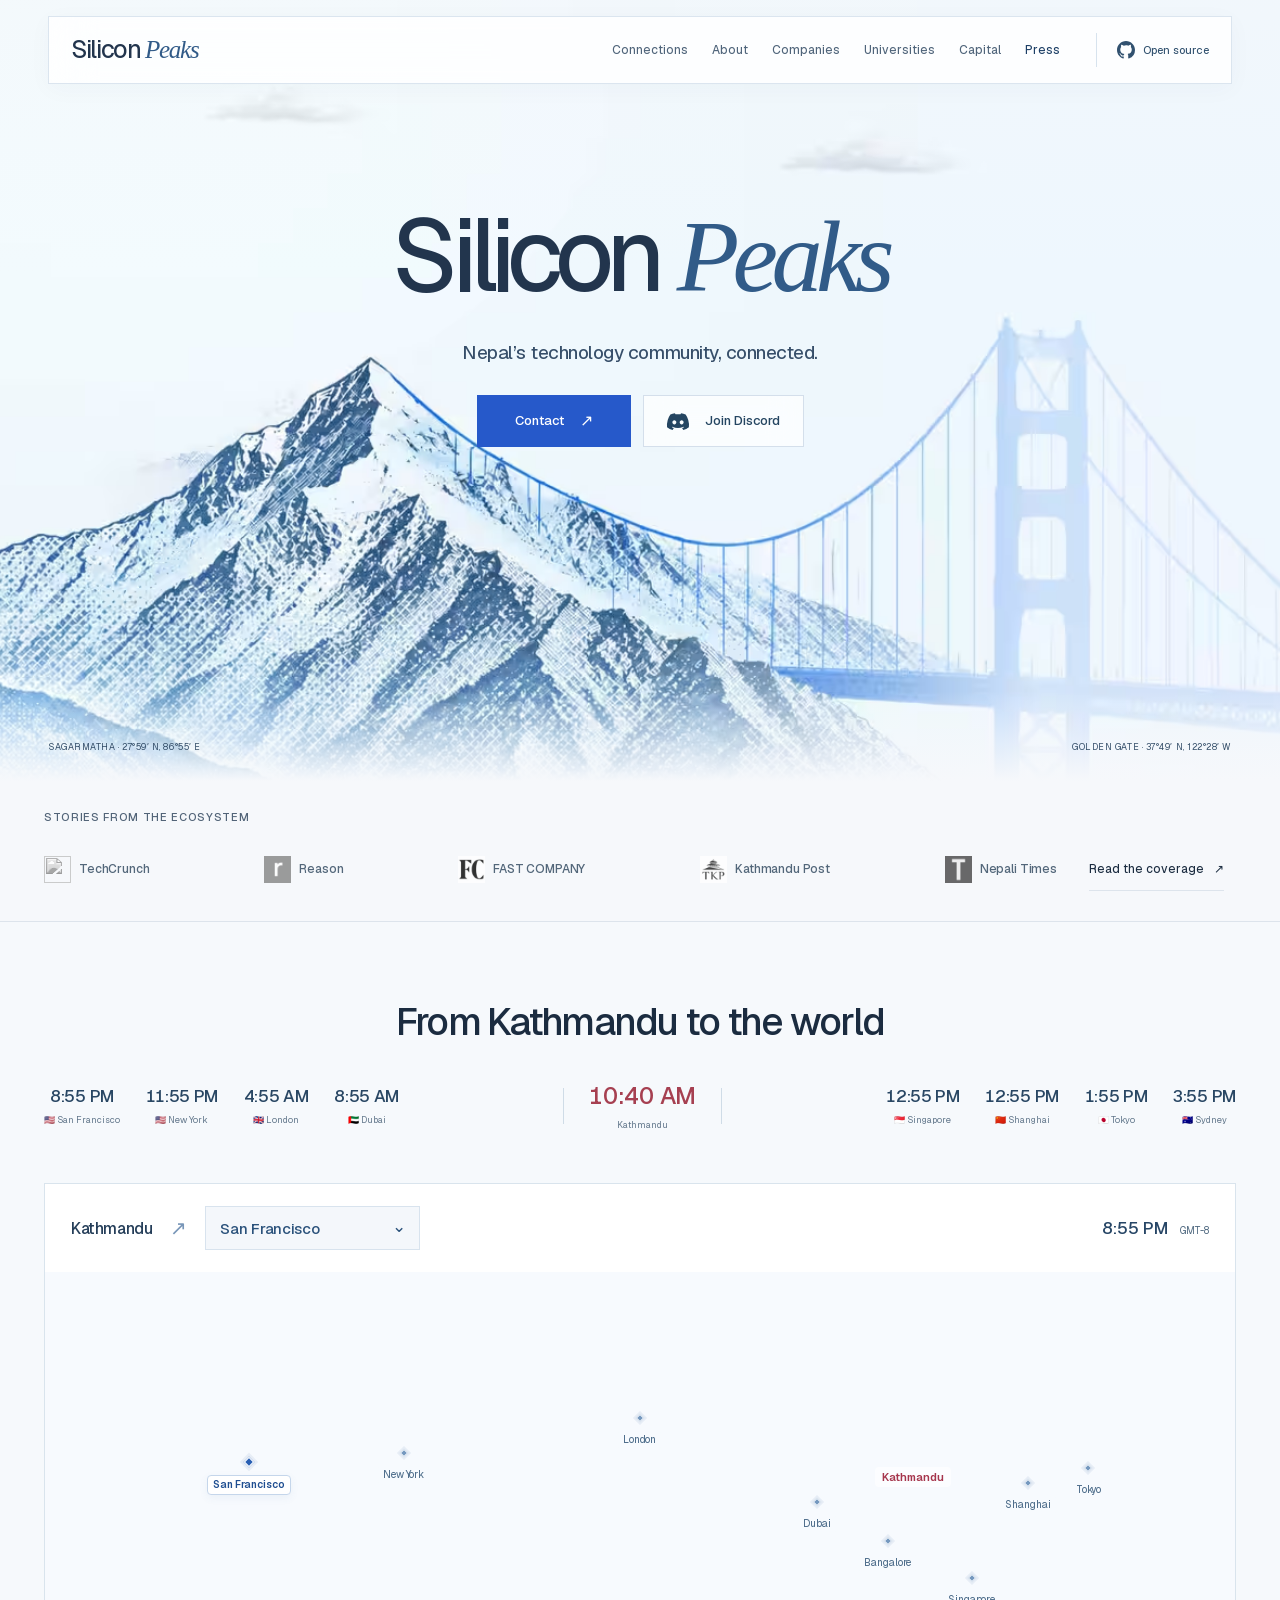
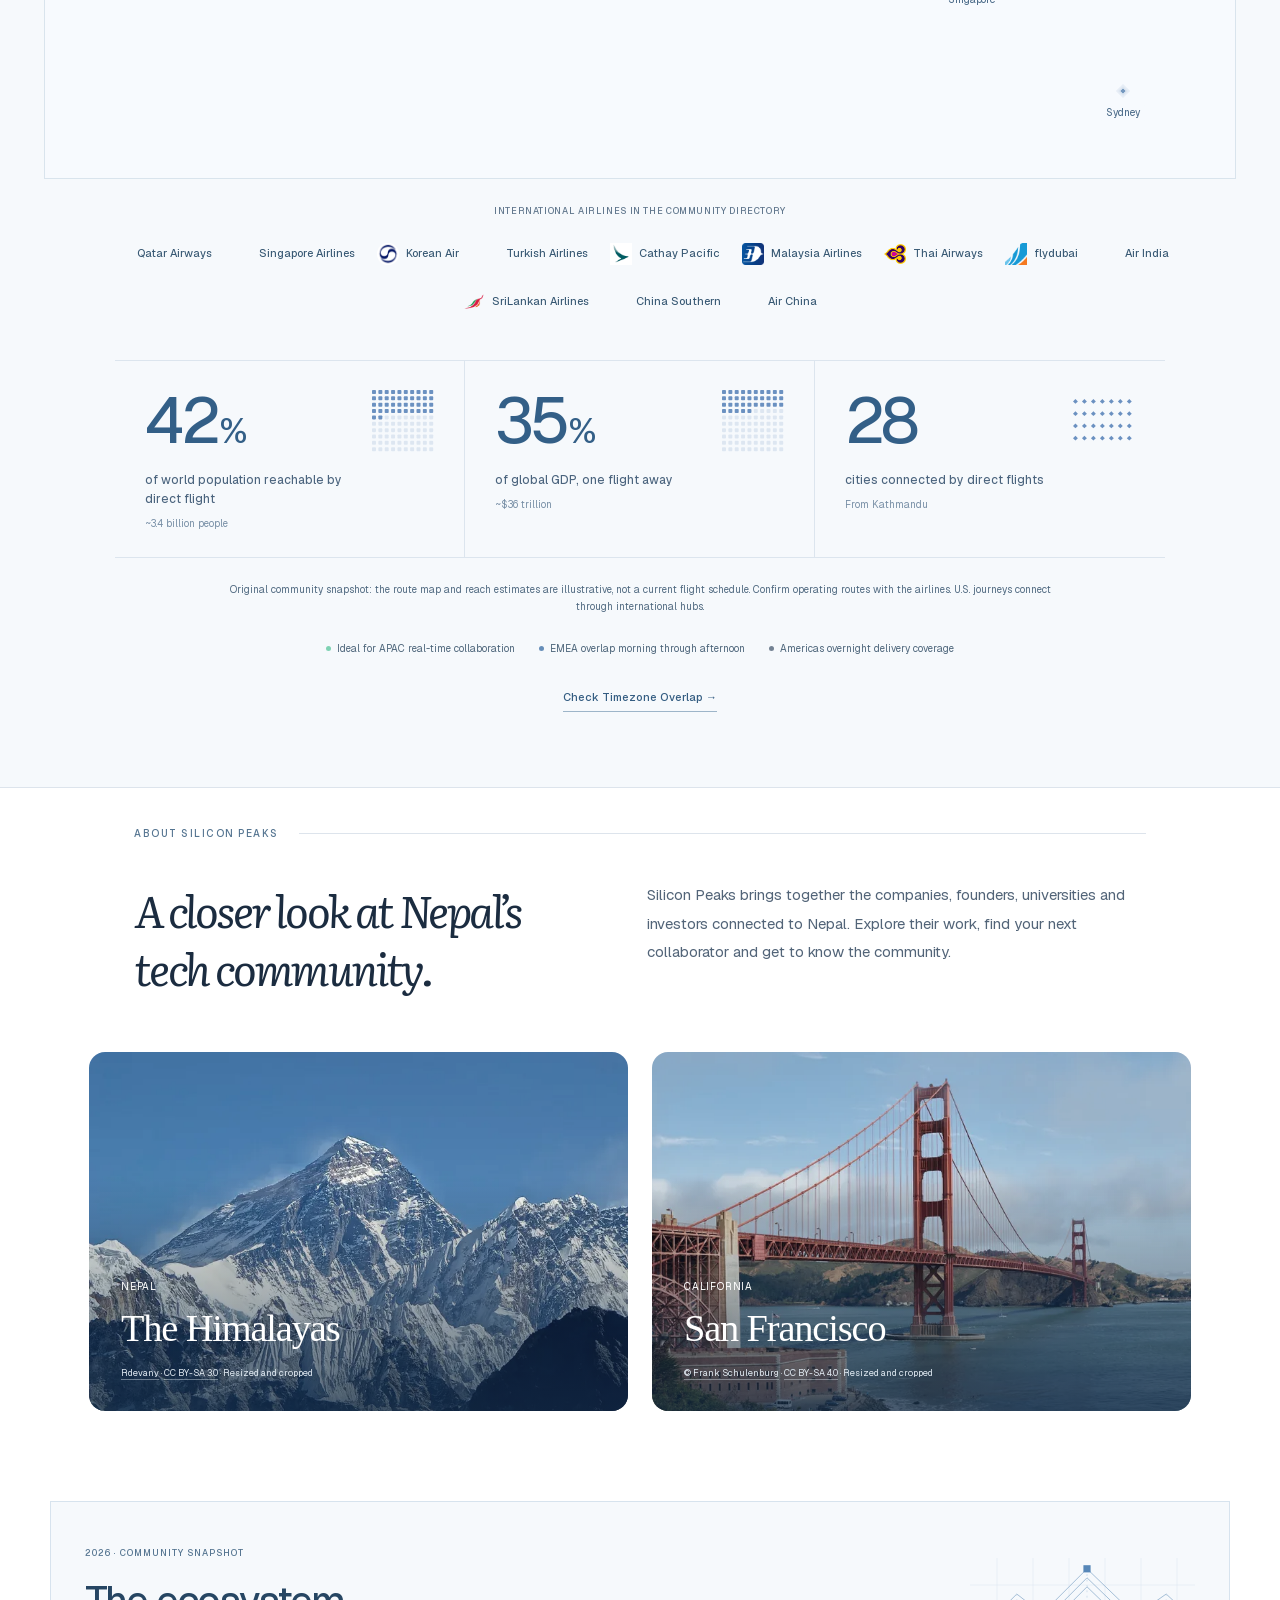
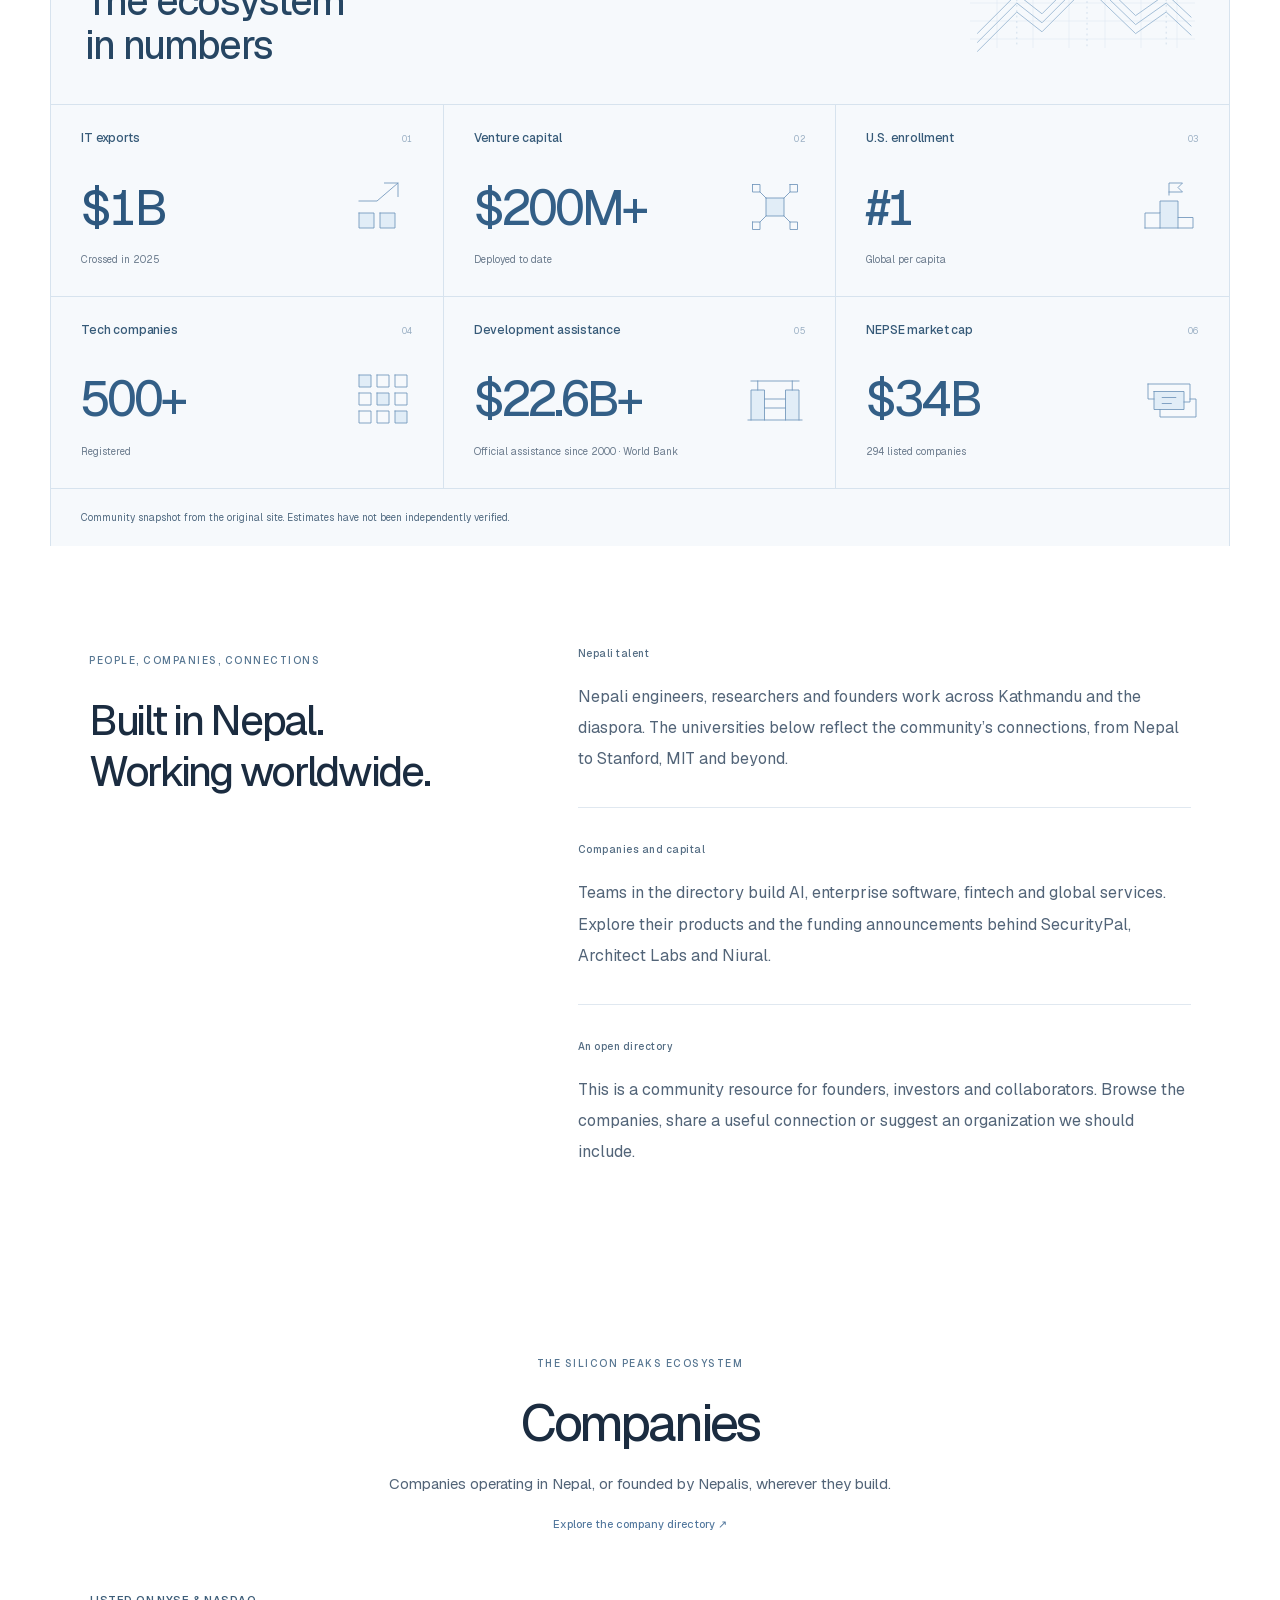
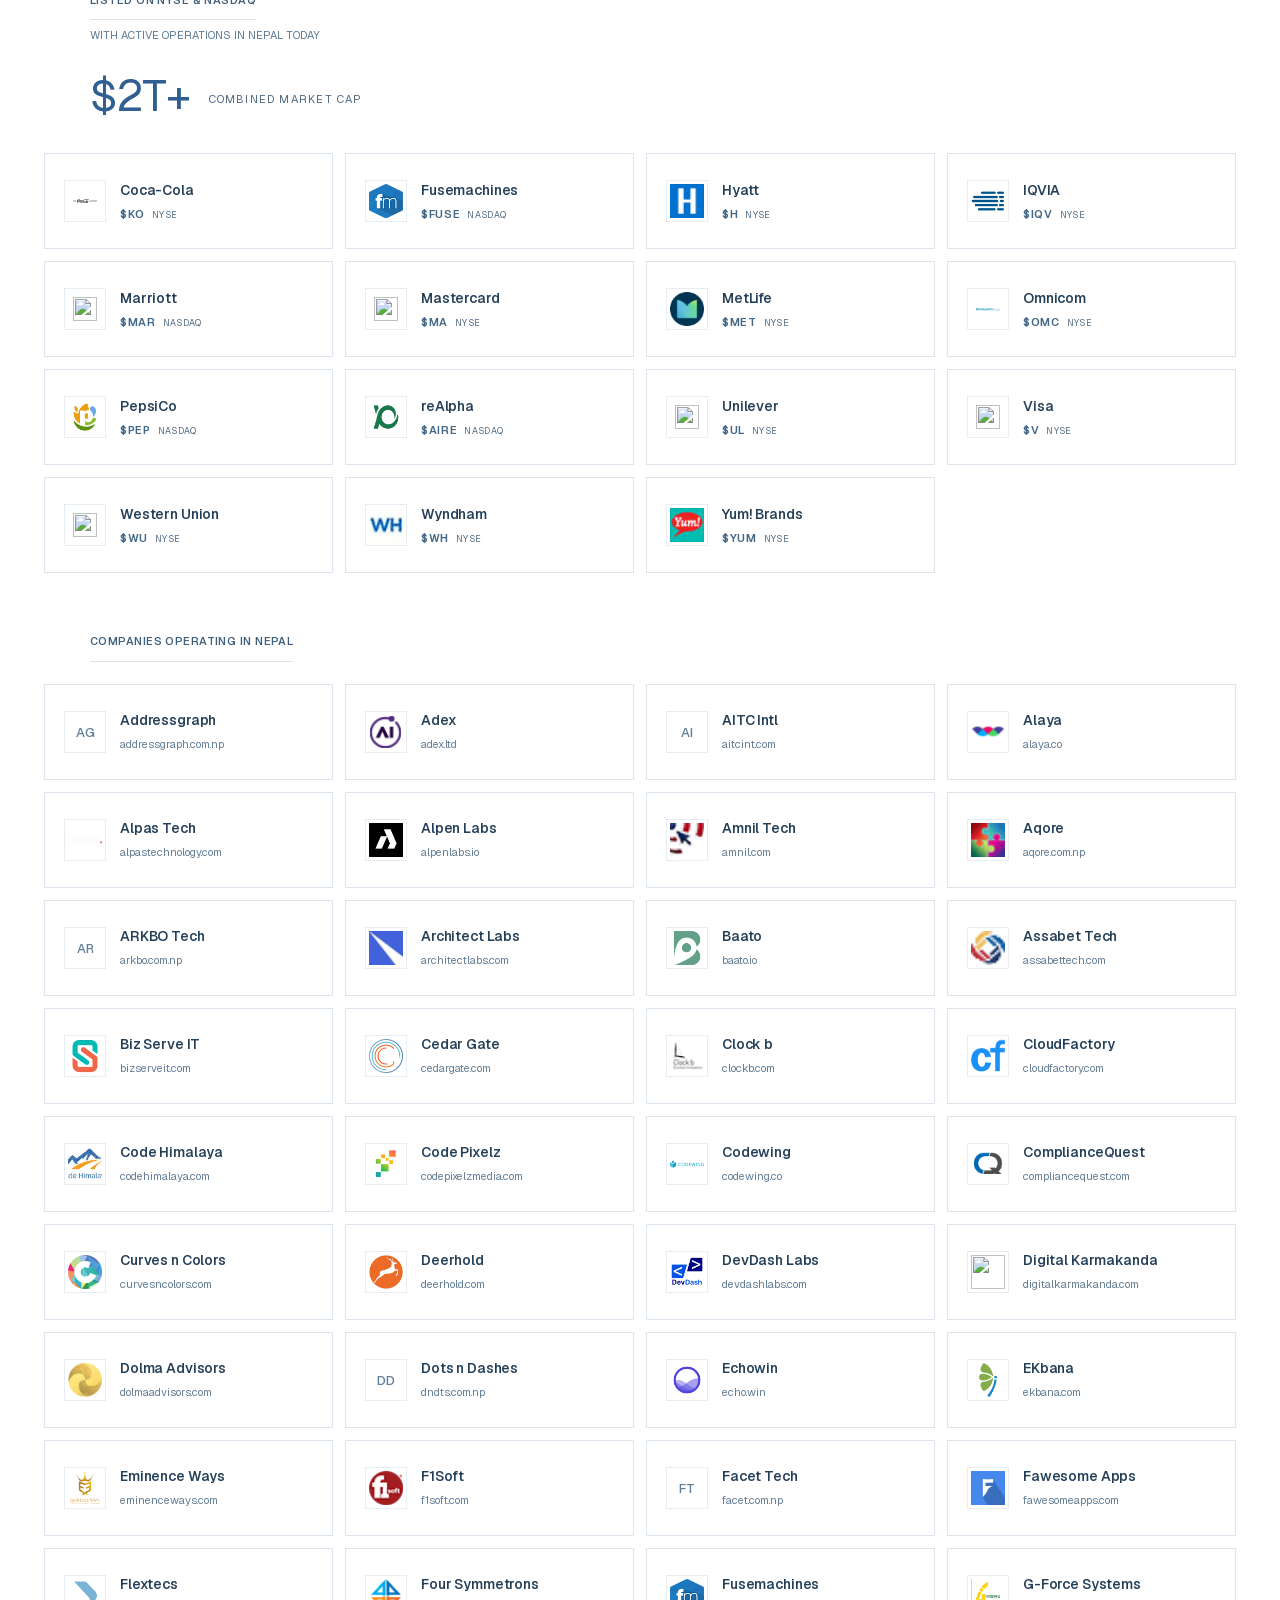
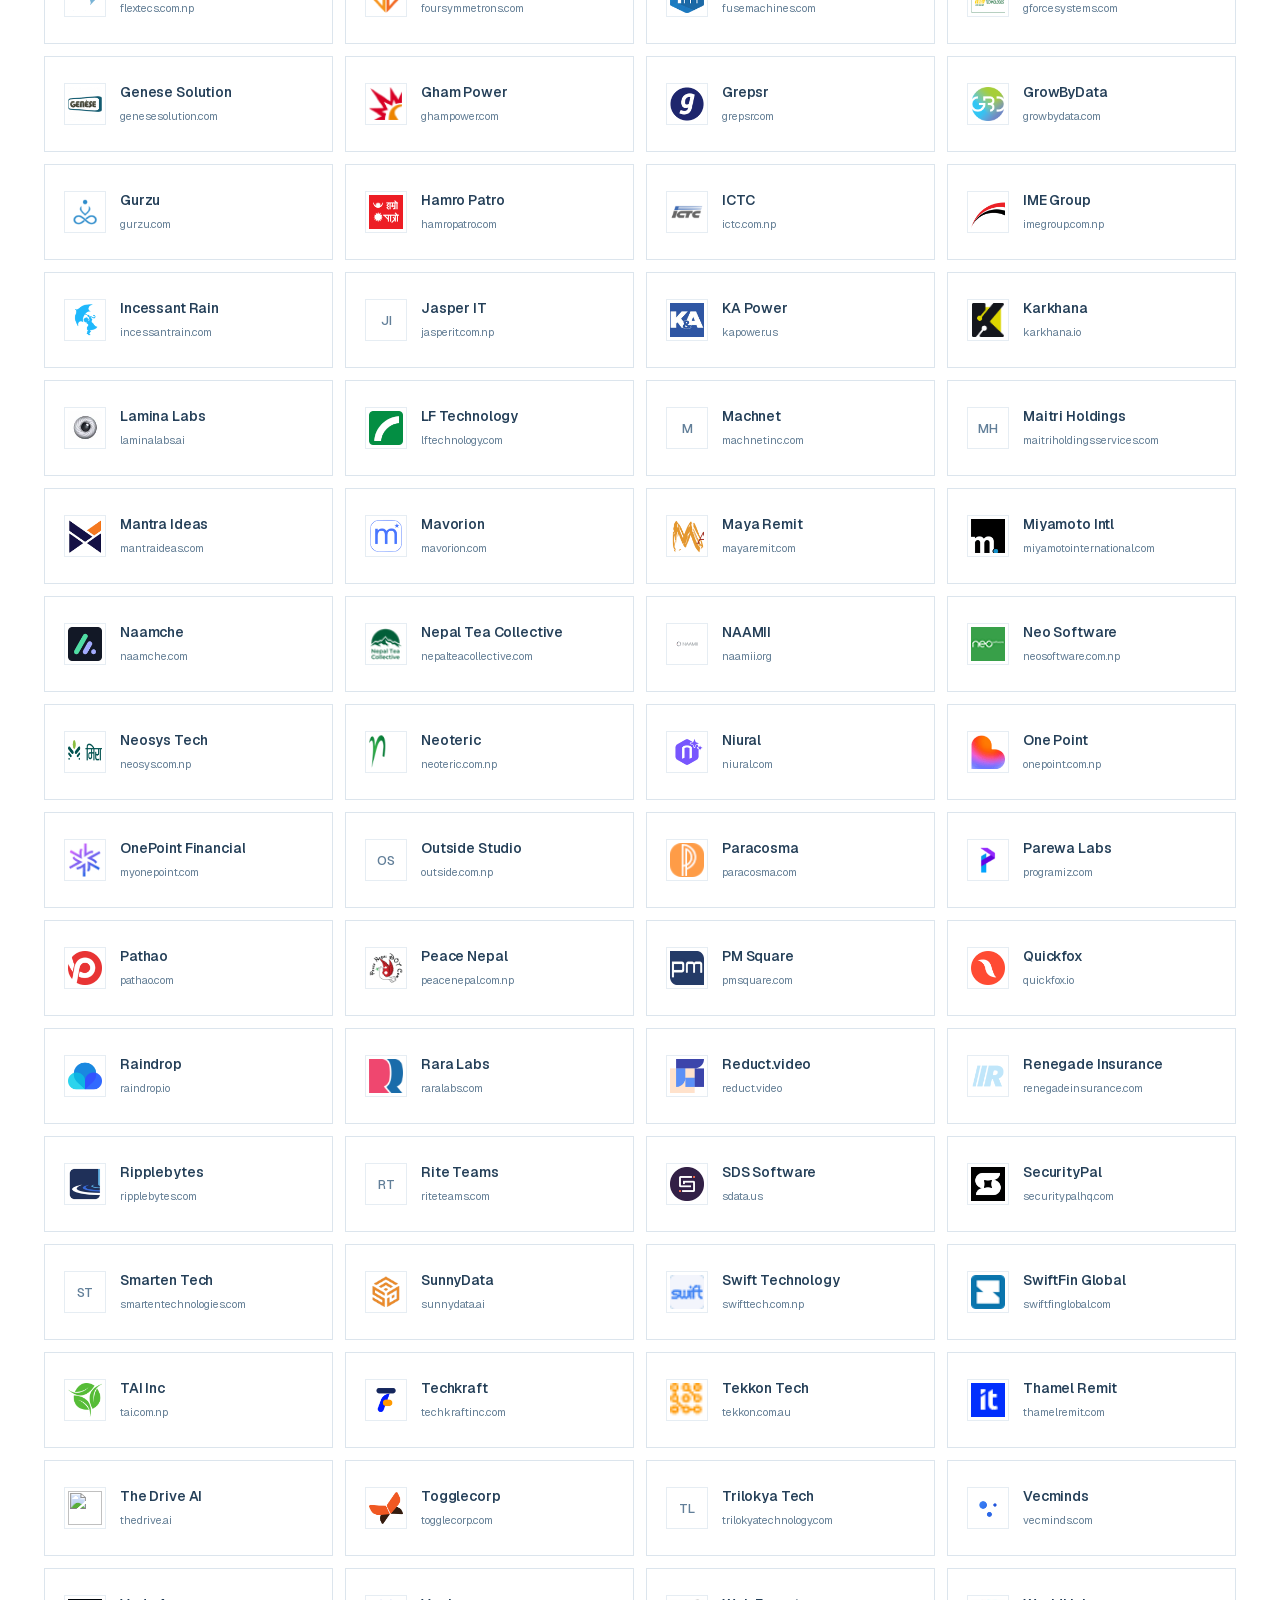
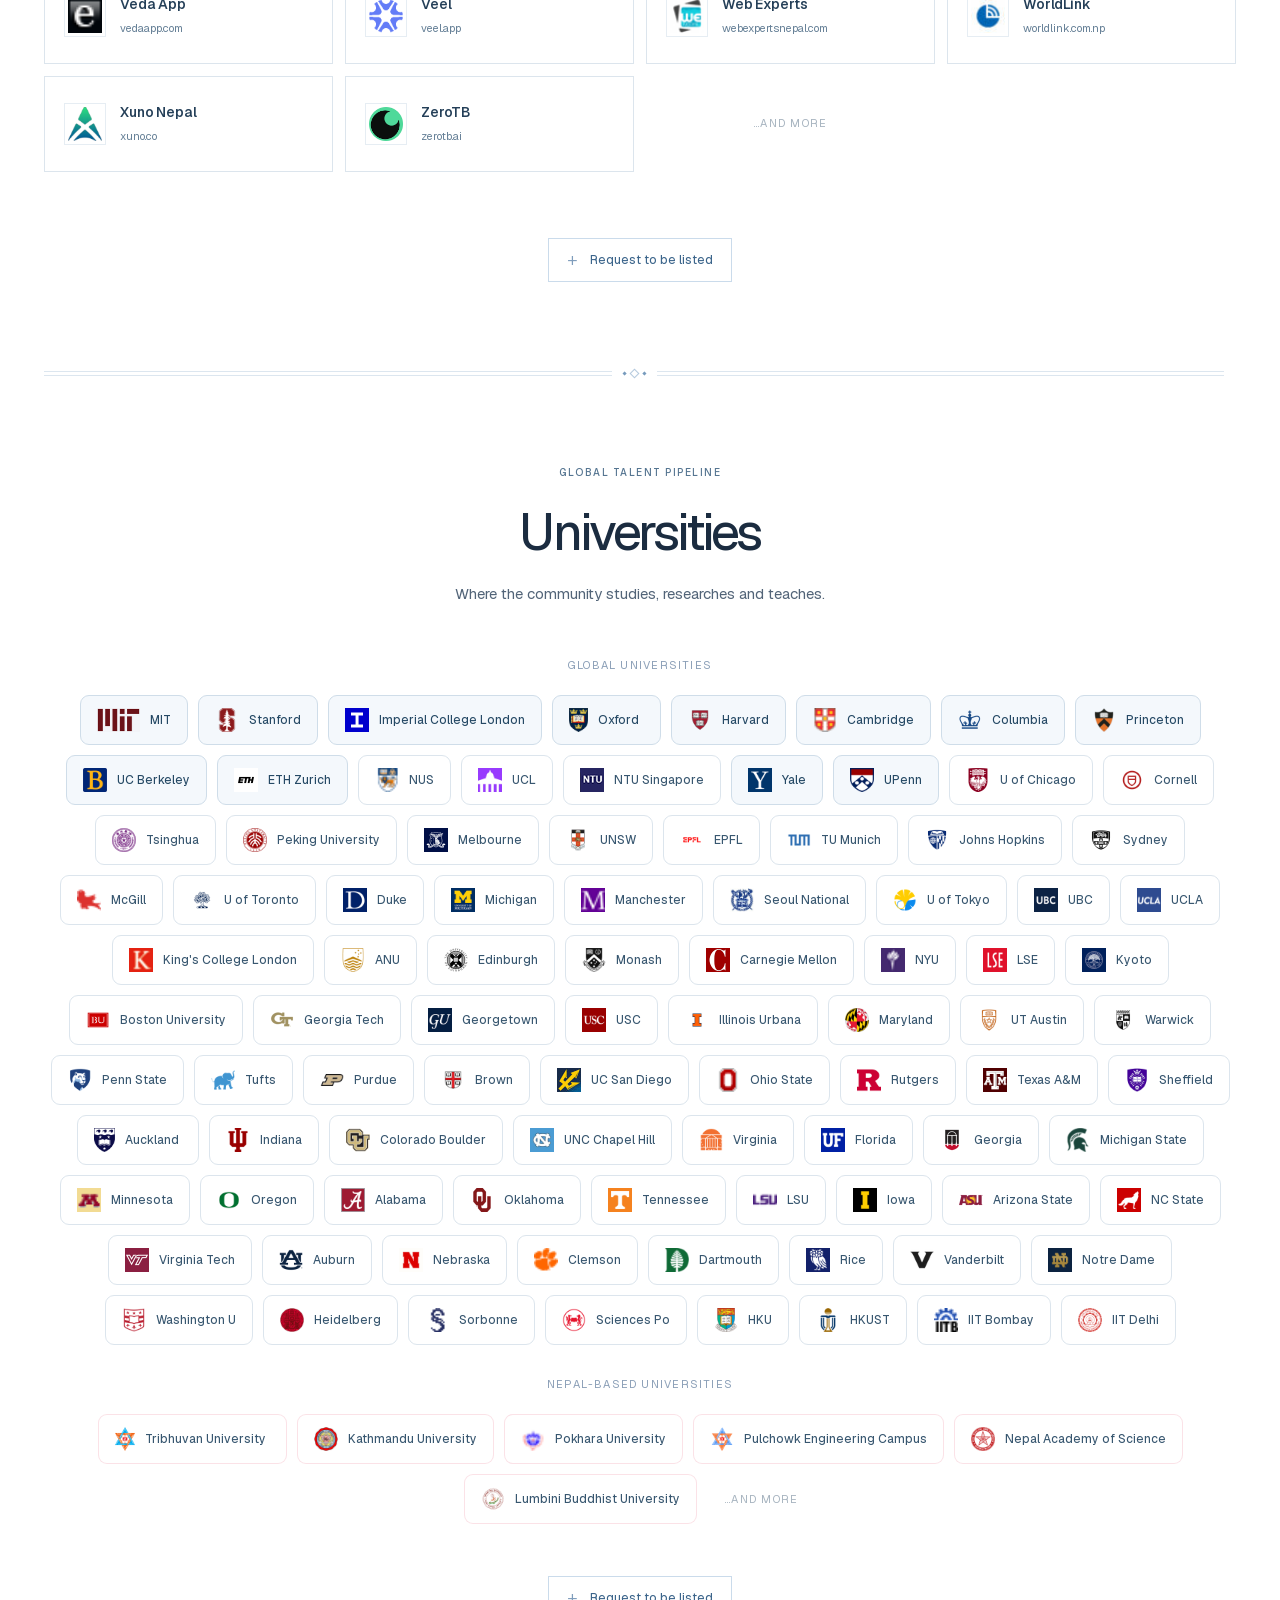
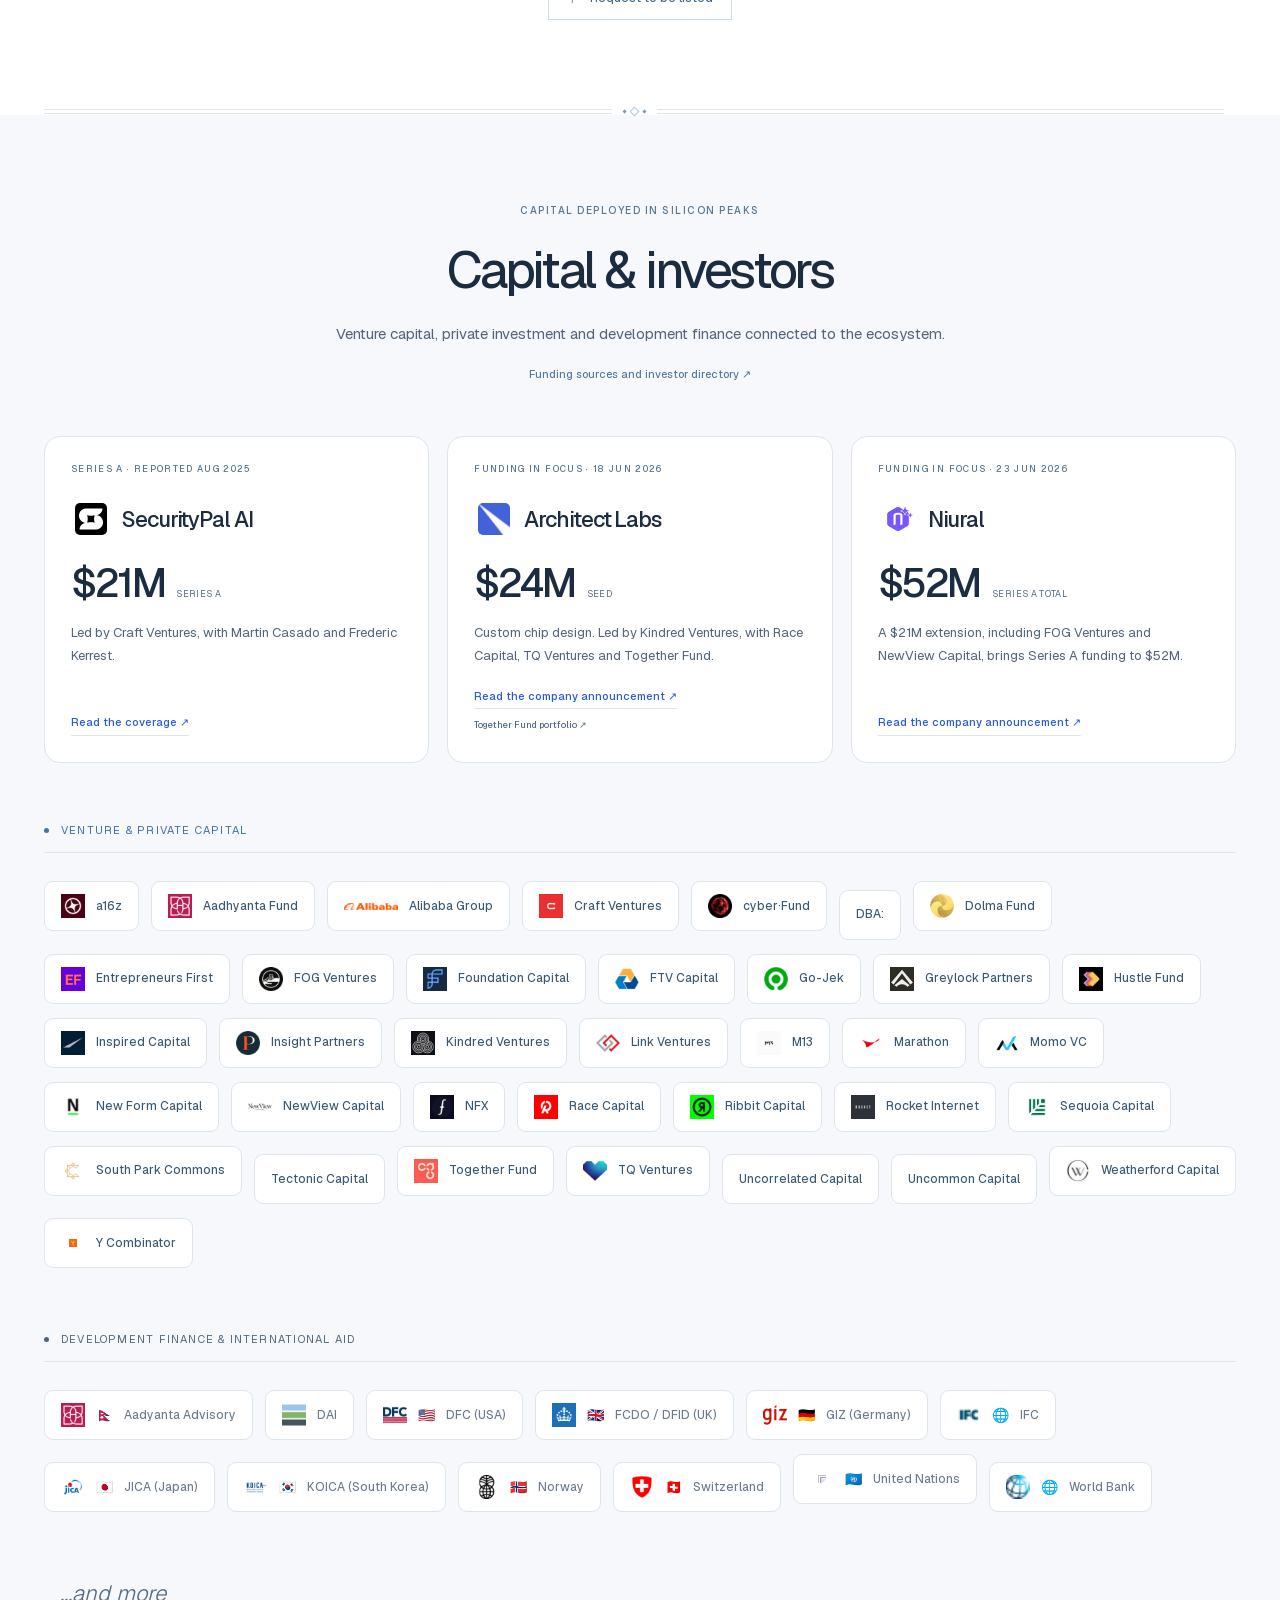
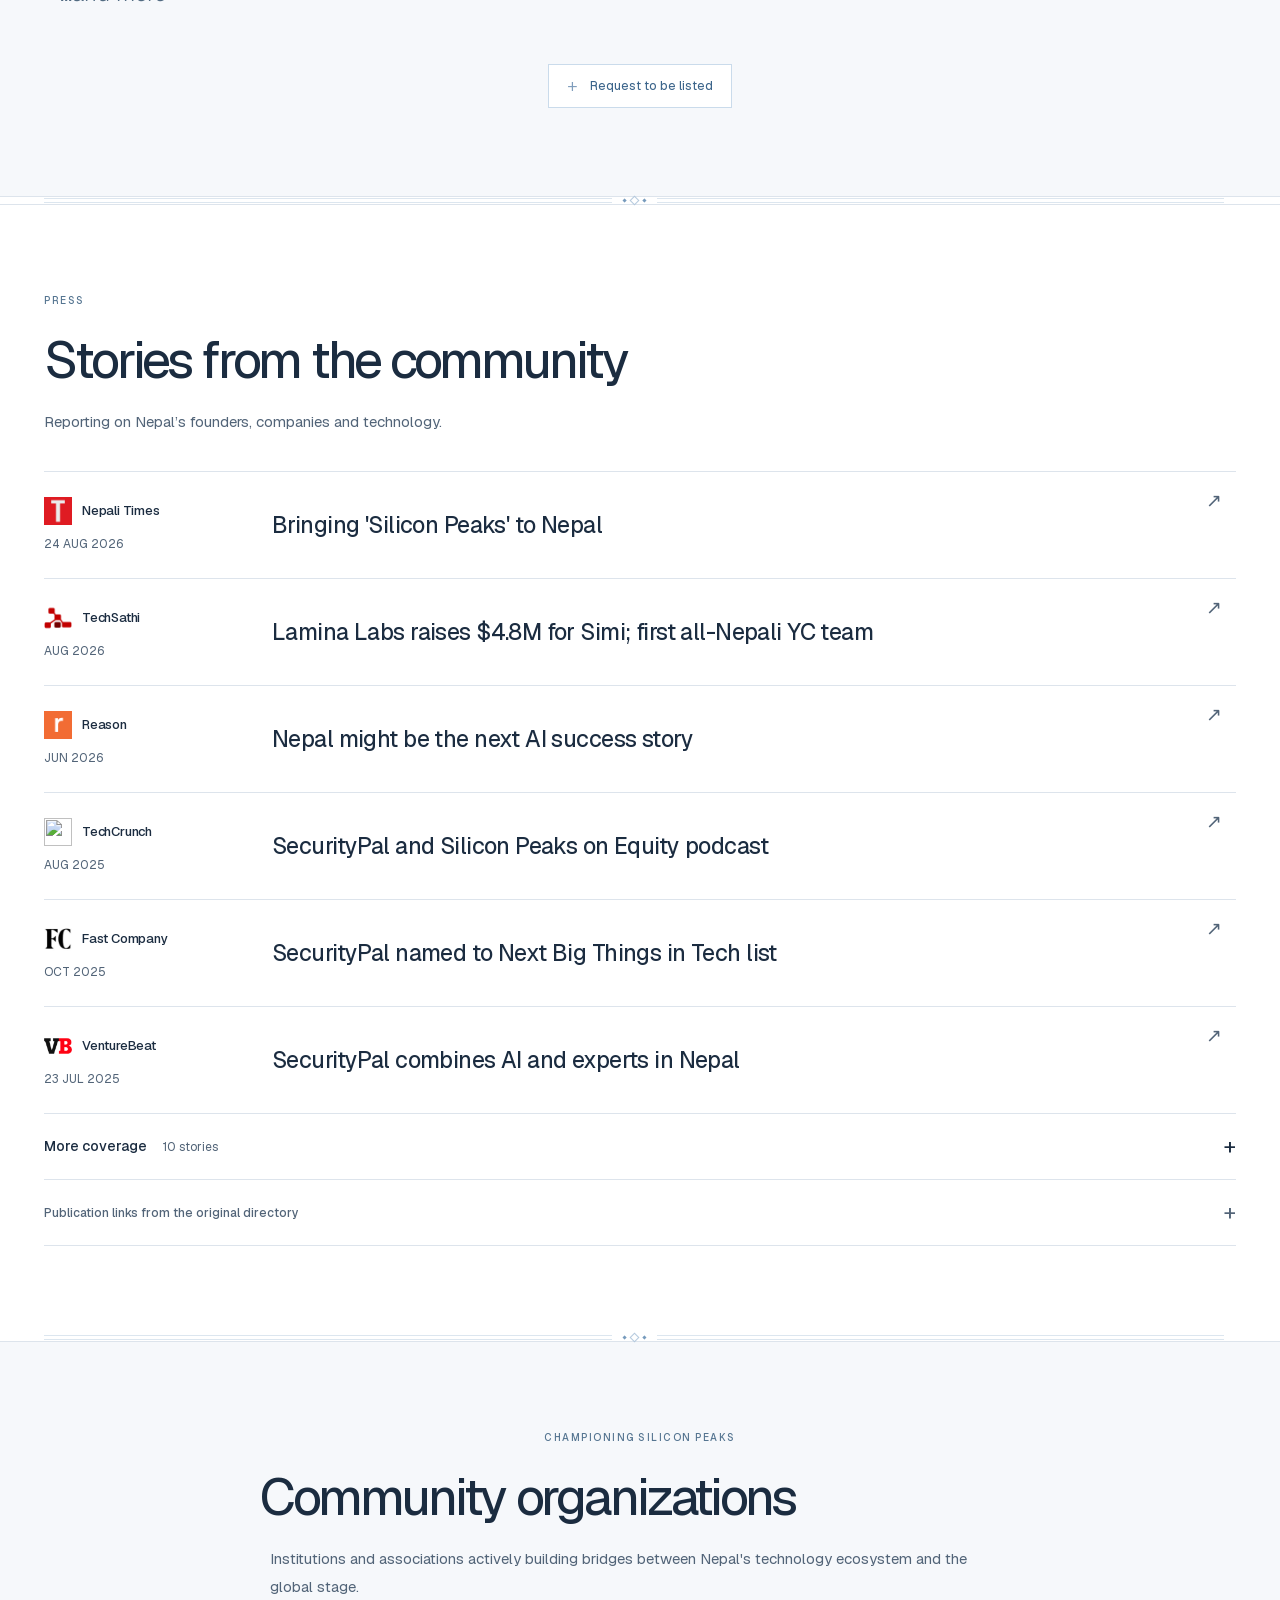
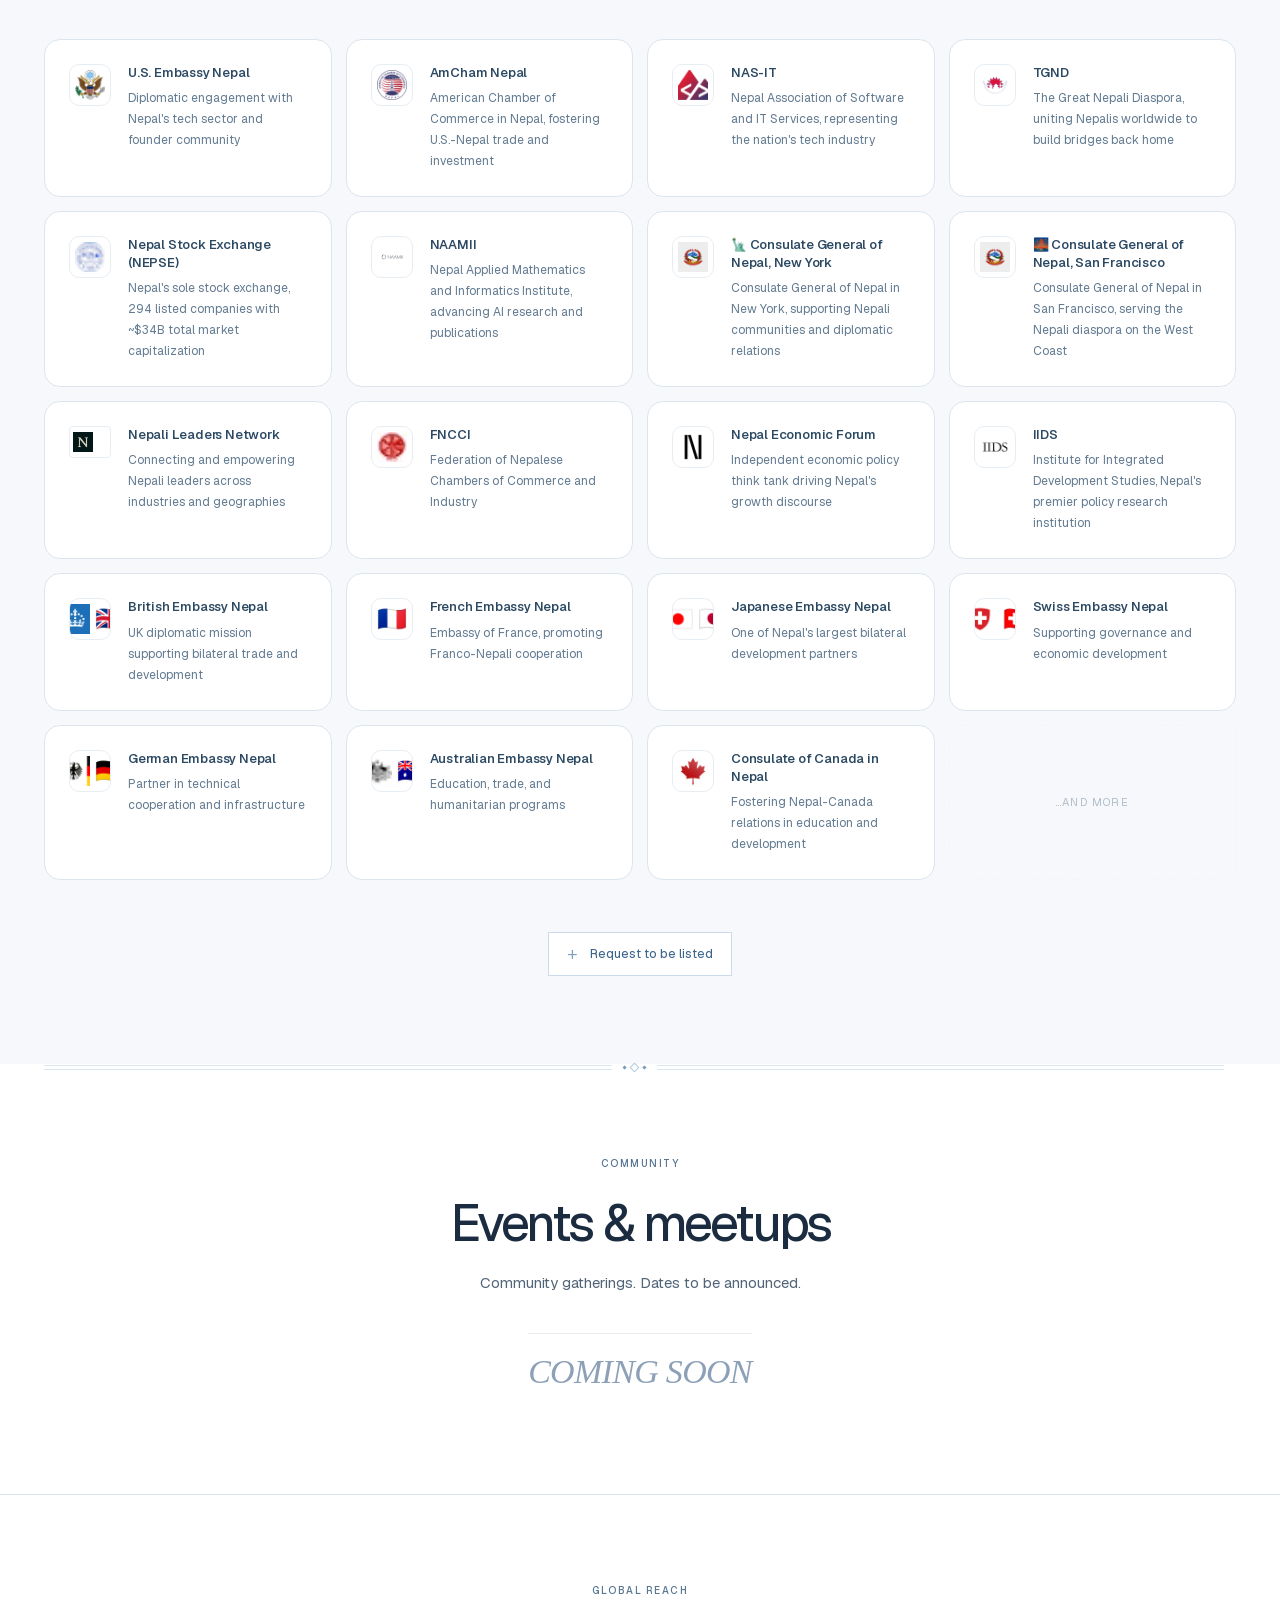
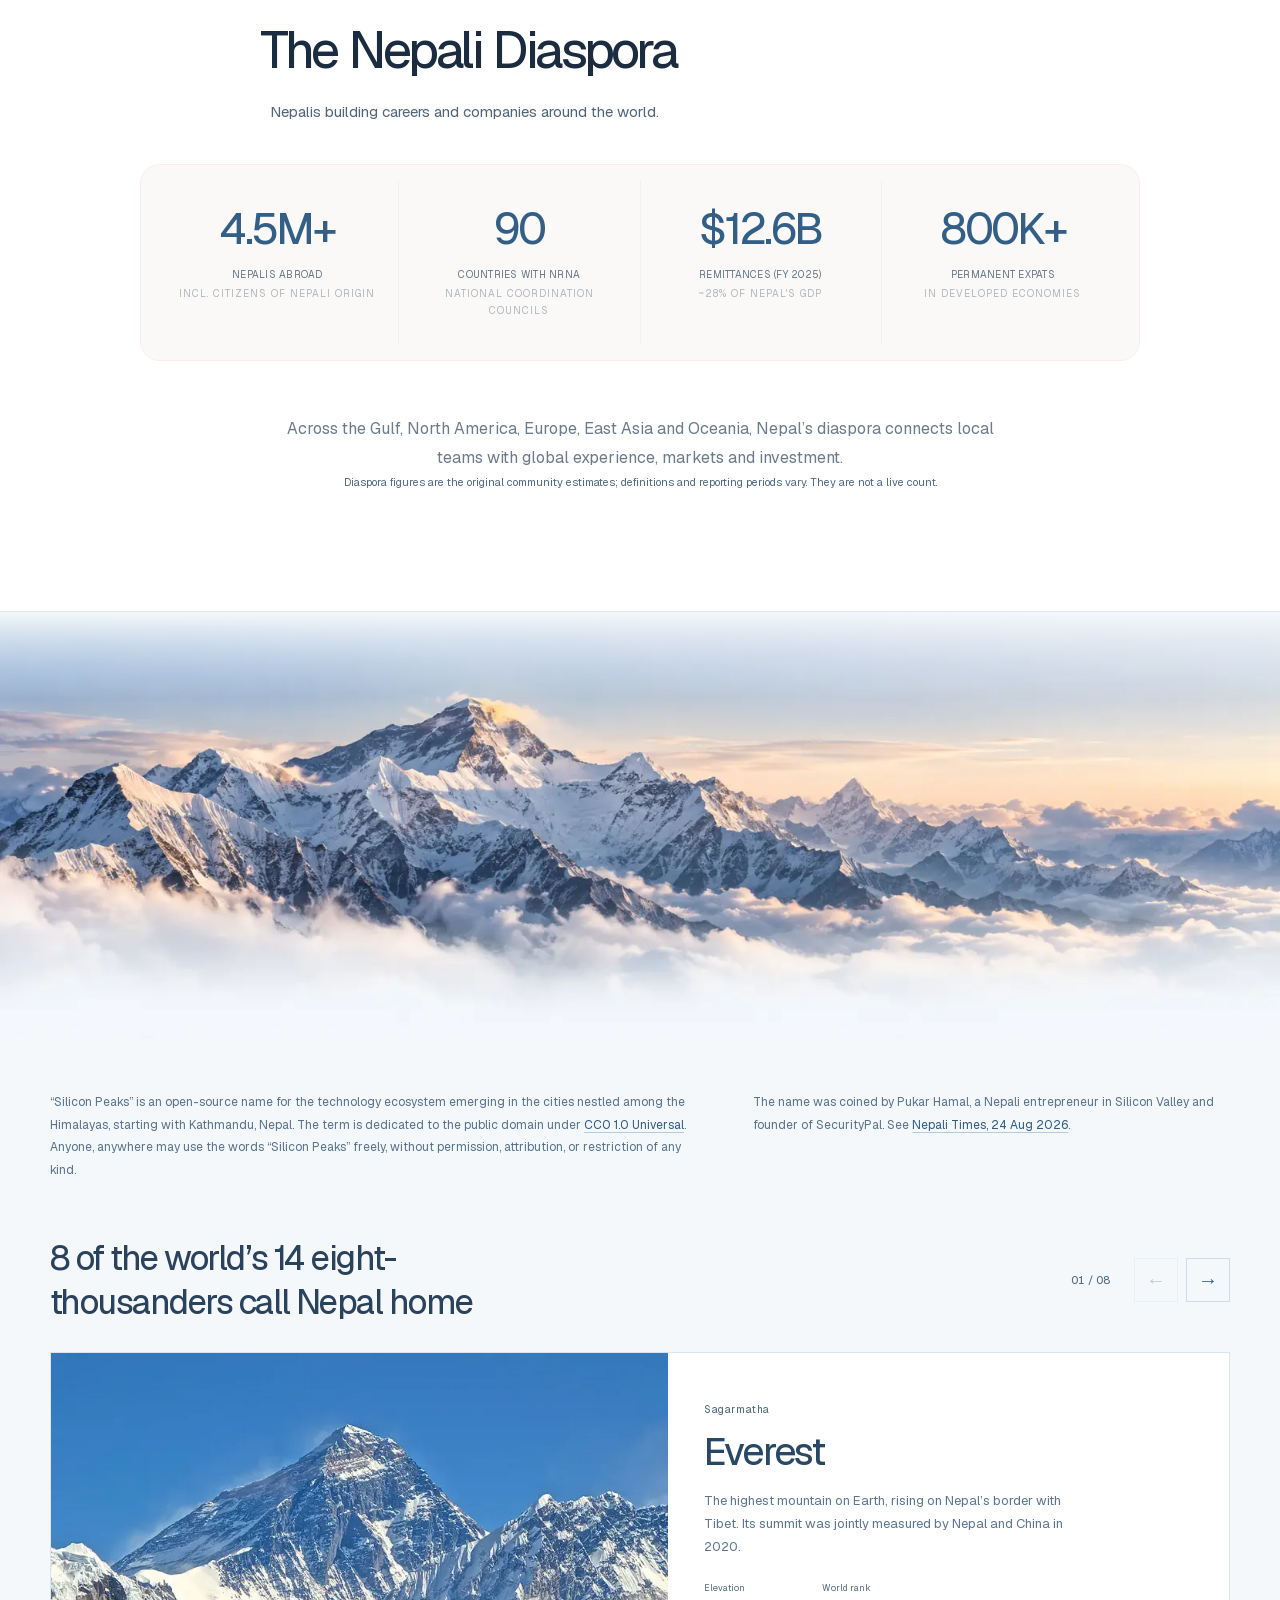
==== index.html @ 87ac0fec "Curate press stories and compact the coverage archive" ====
<!DOCTYPE html>

<html lang="en">
<head><script>document.documentElement.classList.add('js')</script><meta charset="utf-8"/><meta content="width=device-width,initial-scale=1" name="viewport"/><title>Silicon Peaks | Nepal Startup &amp; Technology Ecosystem</title><meta content="Explore Nepal’s startup ecosystem: IT companies, Nepali founders, venture capital firms and universities. An open community directory from Silicon Peaks." name="description"/><meta content="index,follow,max-image-preview:large" name="robots"/><meta content="#f4f7fa" name="theme-color"/><link href="/humans.txt" rel="author"/><link href="/llms.txt" rel="alternate" title="Silicon Peaks overview" type="text/plain"/><link href="https://siliconpeaks.com/" rel="canonical"/><meta content="website" property="og:type"/><meta content="Silicon Peaks" property="og:site_name"/><meta content="Silicon Peaks | Nepal Startup &amp; Technology Ecosystem" property="og:title"/><meta content="Explore Nepal’s startup ecosystem, IT companies, founders and venture capital. An open community directory from Silicon Peaks." property="og:description"/><meta content="https://siliconpeaks.com/" property="og:url"/><meta content="https://siliconpeaks.com/assets/images/social.jpg" property="og:image"/><meta content="1200" property="og:image:width"/><meta content="630" property="og:image:height"/><meta content="Silicon Peaks, Nepal’s technology ecosystem, connecting Nepal with the world" property="og:image:alt"/><meta content="summary_large_image" name="twitter:card"/><meta content="Silicon Peaks | Nepal Startup &amp; Technology Ecosystem" name="twitter:title"/><meta content="Explore Nepal’s startup ecosystem, IT companies, founders and venture capital. An open community directory from Silicon Peaks." name="twitter:description"/><meta content="https://siliconpeaks.com/assets/images/social.jpg" name="twitter:image"/><link href="/assets/favicon.svg" rel="icon" type="image/svg+xml"/><link as="font" crossorigin="" href="/assets/fonts/geist-normal.woff2" rel="preload" type="font/woff2"/><link rel="preload" as="image" href="/assets/media/hero-poster.avif" fetchpriority="high"/><link href="/assets/fonts.css" rel="stylesheet"/><link href="/assets/original-layout.css" rel="stylesheet"/><link href="/assets/site.css" rel="stylesheet"/><link href="/assets/snow.css" rel="stylesheet"/><link href="/assets/timezone.css" rel="stylesheet"/></head>
<body class="light" data-theme="snow"><a class="skip-link" href="#main">Skip to content</a>
<nav aria-label="Main navigation" id="nav">
<a class="nav-brand" href="#main">Silicon <em>Peaks</em></a>
<button aria-controls="nav-panel" aria-expanded="false" aria-label="Open menu" class="nav-toggle" id="nav-toggle" type="button"><span class="nav-toggle-bar"></span><span class="nav-toggle-bar"></span></button>
<div class="nav-panel" id="nav-panel"><div class="nav-links">
<a class="nav-a" href="#globe-section">Connections</a><a class="nav-a" href="#manifesto">About</a><a class="nav-a" href="#companies">Companies</a><a class="nav-a" href="#universities">Universities</a><a class="nav-a" href="#investors">Capital</a><a class="nav-a" href="#press">Press</a>
</div></div><a aria-label="Open source: Silicon Peaks on GitHub" class="nav-github" href="https://github.com/pchamal/siliconpeaks" rel="noopener" target="_blank"><svg aria-hidden="true" focusable="false" viewbox="0 0 16 16"><path d="M8 0C3.58 0 0 3.58 0 8c0 3.54 2.29 6.53 5.47 7.59.4.07.55-.17.55-.38 0-.19-.01-.82-.01-1.49-2.01.37-2.53-.49-2.69-.94-.09-.23-.48-.94-.82-1.13-.28-.15-.68-.52-.01-.53.63-.01 1.08.58 1.23.82.72 1.21 1.87.87 2.33.66.07-.52.28-.87.51-1.07-1.78-.2-3.64-.89-3.64-3.95 0-.87.31-1.59.82-2.15-.08-.2-.36-1.02.08-2.12 0 0 .67-.21 2.2.82A7.65 7.65 0 0 1 8 3.86c.68 0 1.36.09 2 .27 1.53-1.04 2.2-.82 2.2-.82.44 1.1.16 1.92.08 2.12.51.56.82 1.27.82 2.15 0 3.07-1.87 3.75-3.65 3.95.29.25.54.73.54 1.48 0 1.07-.01 1.93-.01 2.2 0 .21.15.46.55.38A8.01 8.01 0 0 0 16 8c0-4.42-3.58-8-8-8Z" fill="currentColor"></path></svg><span>Open source</span></a></nav>
<main id="main">
<section class="hero">
<div aria-hidden="true" class="hero-media"><video class="hero-video" height="720" id="hero-video" loop="" muted="" playsinline="" poster="/assets/media/hero-poster.avif" preload="none" width="1280"></video></div>
<div class="hero-veil"></div>
<div class="hero-glow"></div>
<div class="hero-body">
<div class="hero-left">
<h1>Silicon <em>Peaks</em></h1>
<div class="hero-sub">Nepal’s technology community, connected.</div>
<div class="hero-ctas">
<a class="hero-btn-contact" href="mailto:scale@siliconpeaks.com">Contact <span aria-hidden="true">↗</span></a>
<a class="hero-btn-discord" href="https://discord.gg/Z7y3ZhvNCC" rel="noopener" target="_blank">
<svg aria-hidden="true" class="icon-discord" focusable="false" viewbox="0 0 127.14 96.36" xmlns="http://www.w3.org/2000/svg"><path d="M107.7,8.07A105.15,105.15,0,0,0,81.47,0a72.06,72.06,0,0,0-3.36,6.83A97.68,97.68,0,0,0,49,6.83,72.06,72.06,0,0,0,45.64,0,105.15,105.15,0,0,0,19.39,8.07,109.87,109.87,0,0,0,.29,80.82a105.38,105.38,0,0,0,32.17,16.33,77.7,77.7,0,0,0,6.89-11.11,68.42,68.42,0,0,1-10.85-5.18c.91-.66,1.8-1.34,2.66-2a75.57,75.57,0,0,0,64.32,0c.87.71,1.76,1.39,2.66,2a68.68,68.68,0,0,1-10.87,5.19,77,77,0,0,0,6.89,11.1,105.73,105.73,0,0,0,32.21-16.31A106.11,106.11,0,0,0,107.7,8.07ZM42.45,65.69C36.18,65.69,31,60,31,53s5-12.74,11.43-12.74S54,46,53.89,53,48.84,65.69,42.45,65.69Zm42.24,0C78.41,65.69,73.25,60,73.25,53s5-12.74,11.44-12.74S96.23,46,96.12,53,91.08,65.69,84.69,65.69Z" fill="currentColor"></path></svg>
          Join Discord
        </a>
</div>
</div>
</div>
<div class="hero-caption"><span>Sagarmatha · 27°59′ N, 86°55′ E</span><span>Golden Gate · 37°49′ N, 122°28′ W</span></div></section>
<div class="featured-bar"><div class="featured-inner">
<div class="featured-label">Stories from the ecosystem</div>
<div class="featured-logos">
<a class="featured-logo" href="https://techcrunch.com/podcast/why-securitypal-is-choosing-nuanced-capital-over-more-vc-rounds/" rel="noopener" target="_blank"><img alt="" decoding="async" height="32" loading="lazy" src="/logos/marks/techcrunch.svg" width="32"/><span>TechCrunch</span></a>
<a class="featured-logo" href="https://reason.com/2026/06/10/the-next-ai-success-story-might-be-nepal/" rel="noopener" target="_blank"><img alt="" decoding="async" height="32" loading="lazy" src="/assets/logos/press-reason-com.png" width="32"/><span>Reason</span></a>
<a class="featured-logo fl-fc" href="https://www.fastcompany.com/next-big-things-in-tech/list" rel="noopener" target="_blank"><img alt="" decoding="async" height="32" loading="lazy" src="/assets/logos/press-fastcompany-com.png" width="32"/><span>Fast Company</span></a>
<a class="featured-logo fl-kp" href="https://kathmandupost.com/columns/2026/08/20/it-takes-a-global-village" rel="noopener" target="_blank"><img alt="" decoding="async" height="32" loading="lazy" src="/assets/logos/press-kathmandupost-com.png" width="32"/><span>Kathmandu Post</span></a>
<a class="featured-logo" href="https://nepalitimes.com/bringing-silicon-peaks-to-nepal" rel="noopener" target="_blank"><img alt="" decoding="async" height="32" loading="lazy" src="/assets/logos/press-nepalitimes-com.png" width="32"/><span>Nepali Times</span></a>
</div><a class="featured-all" href="#press">Read the coverage <span aria-hidden="true">↗</span></a>
</div></div>
<section id="globe-section">
<div class="globe-container">
<div class="globe-top">
<div class="globe-kicker rev">From Kathmandu to the world</div>
<div class="tz-strip rev">
<span class="tz-before">
<div class="tz-city"><div class="tz-city-time" id="tz-sf">--</div><div class="tz-city-name">🇺🇸 San Francisco</div></div>
<div class="tz-city"><div class="tz-city-time" id="tz-ny">--</div><div class="tz-city-name">🇺🇸 New York</div></div>
<div class="tz-city"><div class="tz-city-time" id="tz-lon">--</div><div class="tz-city-name">🇬🇧 London</div></div>
<div class="tz-city"><div class="tz-city-time" id="tz-dxb">--</div><div class="tz-city-name">🇦🇪 Dubai</div></div>
</span>
<div class="tz-city tz-ktm"><div class="tz-city-time" id="tz-ktm">--</div><div class="tz-city-name">Kathmandu</div></div>
<span class="tz-after">
<div class="tz-city"><div class="tz-city-time" id="tz-sg">--</div><div class="tz-city-name">🇸🇬 Singapore</div></div>
<div class="tz-city"><div class="tz-city-time" id="tz-sh">--</div><div class="tz-city-name">🇨🇳 Shanghai</div></div>
<div class="tz-city"><div class="tz-city-time" id="tz-tyo">--</div><div class="tz-city-name">🇯🇵 Tokyo</div></div>
<div class="tz-city"><div class="tz-city-time" id="tz-syd">--</div><div class="tz-city-name">🇦🇺 Sydney</div></div>
</span>
</div>
</div>
<div class="map-toolbar"><div><span class="map-origin">Kathmandu</span><span aria-hidden="true" class="map-arrow">↗</span><label class="sr-only" for="route-select">Explore a city connection</label><select id="route-select"><option value="san-francisco">San Francisco</option><option value="new-york">New York</option><option value="london">London</option><option value="dubai">Dubai</option><option value="bangalore">Bangalore</option><option value="singapore">Singapore</option><option value="shanghai">Shanghai</option><option value="tokyo">Tokyo</option><option value="sydney">Sydney</option></select></div><div class="route-clock"><span id="route-time">—</span><span id="route-offset">Local time</span></div></div>
<div class="globe-canvas-wrap">
<canvas aria-label="Illustrative map of connections from Kathmandu to international cities" id="globe-canvas" role="img"></canvas>
</div>
<div class="airlines-strip rev">
<div class="airlines-label">International airlines in the community directory</div>
<div class="airlines-logos">
<span class="airline-tag"><span aria-hidden="true" class="logo-svg al-fav" style="--logo:url('/logos/marks/qatarairways.svg')"></span><span aria-hidden="true" class="al-flag">🇶🇦</span><span class="al-name">Qatar Airways</span></span>
<span class="airline-tag"><span aria-hidden="true" class="logo-svg al-fav" style="--logo:url('/logos/marks/singaporeairlines.svg')"></span><span aria-hidden="true" class="al-flag">🇸🇬</span><span class="al-name">Singapore Airlines</span></span>
<span class="airline-tag"><img alt="" class="al-fav" decoding="async" height="18" loading="lazy" src="/assets/logos/koreanair-com.png" width="18"/><span aria-hidden="true" class="al-flag">🇰🇷</span><span class="al-name">Korean Air</span></span>
<span class="airline-tag"><span aria-hidden="true" class="logo-svg al-fav" style="--logo:url('/logos/marks/turkishairlines.svg')"></span><span aria-hidden="true" class="al-flag">🇹🇷</span><span class="al-name">Turkish Airlines</span></span>
<span class="airline-tag"><img alt="" class="al-fav" decoding="async" height="18" loading="lazy" src="/assets/logos/cathaypacific-com.png" width="18"/><span aria-hidden="true" class="al-flag">🇭🇰</span><span class="al-name">Cathay Pacific</span></span>
<span class="airline-tag"><img alt="" class="al-fav" decoding="async" height="18" loading="lazy" src="/assets/logos/malaysiaairlines-com.png" width="18"/><span aria-hidden="true" class="al-flag">🇲🇾</span><span class="al-name">Malaysia Airlines</span></span>
<span class="airline-tag"><img alt="" class="al-fav" decoding="async" height="18" loading="lazy" src="/assets/logos/thaiairways-com.png" width="18"/><span aria-hidden="true" class="al-flag">🇹🇭</span><span class="al-name">Thai Airways</span></span>
<span class="airline-tag"><img alt="" class="al-fav" decoding="async" height="18" loading="lazy" src="/assets/logos/flydubai-com.png" width="18"/><span aria-hidden="true" class="al-flag">🇦🇪</span><span class="al-name">flydubai</span></span>
<span class="airline-tag"><span aria-hidden="true" class="logo-svg al-fav" style="--logo:url('/logos/marks/airindia.svg')"></span><span aria-hidden="true" class="al-flag">🇮🇳</span><span class="al-name">Air India</span></span>
<span class="airline-tag"><img alt="" class="al-fav" decoding="async" height="18" loading="lazy" src="/assets/logos/srilankan-com.png" width="18"/><span aria-hidden="true" class="al-flag">🇱🇰</span><span class="al-name">SriLankan Airlines</span></span>
<span class="airline-tag"><span aria-hidden="true" class="logo-svg al-fav" style="--logo:url('/logos/marks/chinasouthernairlines.svg')"></span><span aria-hidden="true" class="al-flag">🇨🇳</span><span class="al-name">China Southern</span></span>
<span class="airline-tag"><span aria-hidden="true" class="logo-svg al-fav" style="--logo:url('/logos/marks/airchina.svg')"></span><span aria-hidden="true" class="al-flag">🇨🇳</span><span class="al-name">Air China</span></span>
</div>
</div>
<div class="globe-bottom"><div class="globe-stats num-band rev">
<div class="globe-stat"><div class="reach-top"><div class="globe-stat-n" id="gs-pop">42<span>%</span></div><svg aria-hidden="true" class="reach-glyph" viewbox="0 0 78 78"><rect fill="#648cbe" height="5" rx="1" width="5" x="0" y="0"></rect><rect fill="#648cbe" height="5" rx="1" width="5" x="8" y="0"></rect><rect fill="#648cbe" height="5" rx="1" width="5" x="16" y="0"></rect><rect fill="#648cbe" height="5" rx="1" width="5" x="24" y="0"></rect><rect fill="#648cbe" height="5" rx="1" width="5" x="32" y="0"></rect><rect fill="#648cbe" height="5" rx="1" width="5" x="40" y="0"></rect><rect fill="#648cbe" height="5" rx="1" width="5" x="48" y="0"></rect><rect fill="#648cbe" height="5" rx="1" width="5" x="56" y="0"></rect><rect fill="#648cbe" height="5" rx="1" width="5" x="64" y="0"></rect><rect fill="#648cbe" height="5" rx="1" width="5" x="72" y="0"></rect><rect fill="#648cbe" height="5" rx="1" width="5" x="0" y="8"></rect><rect fill="#648cbe" height="5" rx="1" width="5" x="8" y="8"></rect><rect fill="#648cbe" height="5" rx="1" width="5" x="16" y="8"></rect><rect fill="#648cbe" height="5" rx="1" width="5" x="24" y="8"></rect><rect fill="#648cbe" height="5" rx="1" width="5" x="32" y="8"></rect><rect fill="#648cbe" height="5" rx="1" width="5" x="40" y="8"></rect><rect fill="#648cbe" height="5" rx="1" width="5" x="48" y="8"></rect><rect fill="#648cbe" height="5" rx="1" width="5" x="56" y="8"></rect><rect fill="#648cbe" height="5" rx="1" width="5" x="64" y="8"></rect><rect fill="#648cbe" height="5" rx="1" width="5" x="72" y="8"></rect><rect fill="#648cbe" height="5" rx="1" width="5" x="0" y="16"></rect><rect fill="#648cbe" height="5" rx="1" width="5" x="8" y="16"></rect><rect fill="#648cbe" height="5" rx="1" width="5" x="16" y="16"></rect><rect fill="#648cbe" height="5" rx="1" width="5" x="24" y="16"></rect><rect fill="#648cbe" height="5" rx="1" width="5" x="32" y="16"></rect><rect fill="#648cbe" height="5" rx="1" width="5" x="40" y="16"></rect><rect fill="#648cbe" height="5" rx="1" width="5" x="48" y="16"></rect><rect fill="#648cbe" height="5" rx="1" width="5" x="56" y="16"></rect><rect fill="#648cbe" height="5" rx="1" width="5" x="64" y="16"></rect><rect fill="#648cbe" height="5" rx="1" width="5" x="72" y="16"></rect><rect fill="#648cbe" height="5" rx="1" width="5" x="0" y="24"></rect><rect fill="#648cbe" height="5" rx="1" width="5" x="8" y="24"></rect><rect fill="#648cbe" height="5" rx="1" width="5" x="16" y="24"></rect><rect fill="#648cbe" height="5" rx="1" width="5" x="24" y="24"></rect><rect fill="#648cbe" height="5" rx="1" width="5" x="32" y="24"></rect><rect fill="#648cbe" height="5" rx="1" width="5" x="40" y="24"></rect><rect fill="#648cbe" height="5" rx="1" width="5" x="48" y="24"></rect><rect fill="#648cbe" height="5" rx="1" width="5" x="56" y="24"></rect><rect fill="#648cbe" height="5" rx="1" width="5" x="64" y="24"></rect><rect fill="#648cbe" height="5" rx="1" width="5" x="72" y="24"></rect><rect fill="#648cbe" height="5" rx="1" width="5" x="0" y="32"></rect><rect fill="#648cbe" height="5" rx="1" width="5" x="8" y="32"></rect><rect fill="#dce6f1" height="5" rx="1" width="5" x="16" y="32"></rect><rect fill="#dce6f1" height="5" rx="1" width="5" x="24" y="32"></rect><rect fill="#dce6f1" height="5" rx="1" width="5" x="32" y="32"></rect><rect fill="#dce6f1" height="5" rx="1" width="5" x="40" y="32"></rect><rect fill="#dce6f1" height="5" rx="1" width="5" x="48" y="32"></rect><rect fill="#dce6f1" height="5" rx="1" width="5" x="56" y="32"></rect><rect fill="#dce6f1" height="5" rx="1" width="5" x="64" y="32"></rect><rect fill="#dce6f1" height="5" rx="1" width="5" x="72" y="32"></rect><rect fill="#dce6f1" height="5" rx="1" width="5" x="0" y="40"></rect><rect fill="#dce6f1" height="5" rx="1" width="5" x="8" y="40"></rect><rect fill="#dce6f1" height="5" rx="1" width="5" x="16" y="40"></rect><rect fill="#dce6f1" height="5" rx="1" width="5" x="24" y="40"></rect><rect fill="#dce6f1" height="5" rx="1" width="5" x="32" y="40"></rect><rect fill="#dce6f1" height="5" rx="1" width="5" x="40" y="40"></rect><rect fill="#dce6f1" height="5" rx="1" width="5" x="48" y="40"></rect><rect fill="#dce6f1" height="5" rx="1" width="5" x="56" y="40"></rect><rect fill="#dce6f1" height="5" rx="1" width="5" x="64" y="40"></rect><rect fill="#dce6f1" height="5" rx="1" width="5" x="72" y="40"></rect><rect fill="#dce6f1" height="5" rx="1" width="5" x="0" y="48"></rect><rect fill="#dce6f1" height="5" rx="1" width="5" x="8" y="48"></rect><rect fill="#dce6f1" height="5" rx="1" width="5" x="16" y="48"></rect><rect fill="#dce6f1" height="5" rx="1" width="5" x="24" y="48"></rect><rect fill="#dce6f1" height="5" rx="1" width="5" x="32" y="48"></rect><rect fill="#dce6f1" height="5" rx="1" width="5" x="40" y="48"></rect><rect fill="#dce6f1" height="5" rx="1" width="5" x="48" y="48"></rect><rect fill="#dce6f1" height="5" rx="1" width="5" x="56" y="48"></rect><rect fill="#dce6f1" height="5" rx="1" width="5" x="64" y="48"></rect><rect fill="#dce6f1" height="5" rx="1" width="5" x="72" y="48"></rect><rect fill="#dce6f1" height="5" rx="1" width="5" x="0" y="56"></rect><rect fill="#dce6f1" height="5" rx="1" width="5" x="8" y="56"></rect><rect fill="#dce6f1" height="5" rx="1" width="5" x="16" y="56"></rect><rect fill="#dce6f1" height="5" rx="1" width="5" x="24" y="56"></rect><rect fill="#dce6f1" height="5" rx="1" width="5" x="32" y="56"></rect><rect fill="#dce6f1" height="5" rx="1" width="5" x="40" y="56"></rect><rect fill="#dce6f1" height="5" rx="1" width="5" x="48" y="56"></rect><rect fill="#dce6f1" height="5" rx="1" width="5" x="56" y="56"></rect><rect fill="#dce6f1" height="5" rx="1" width="5" x="64" y="56"></rect><rect fill="#dce6f1" height="5" rx="1" width="5" x="72" y="56"></rect><rect fill="#dce6f1" height="5" rx="1" width="5" x="0" y="64"></rect><rect fill="#dce6f1" height="5" rx="1" width="5" x="8" y="64"></rect><rect fill="#dce6f1" height="5" rx="1" width="5" x="16" y="64"></rect><rect fill="#dce6f1" height="5" rx="1" width="5" x="24" y="64"></rect><rect fill="#dce6f1" height="5" rx="1" width="5" x="32" y="64"></rect><rect fill="#dce6f1" height="5" rx="1" width="5" x="40" y="64"></rect><rect fill="#dce6f1" height="5" rx="1" width="5" x="48" y="64"></rect><rect fill="#dce6f1" height="5" rx="1" width="5" x="56" y="64"></rect><rect fill="#dce6f1" height="5" rx="1" width="5" x="64" y="64"></rect><rect fill="#dce6f1" height="5" rx="1" width="5" x="72" y="64"></rect><rect fill="#dce6f1" height="5" rx="1" width="5" x="0" y="72"></rect><rect fill="#dce6f1" height="5" rx="1" width="5" x="8" y="72"></rect><rect fill="#dce6f1" height="5" rx="1" width="5" x="16" y="72"></rect><rect fill="#dce6f1" height="5" rx="1" width="5" x="24" y="72"></rect><rect fill="#dce6f1" height="5" rx="1" width="5" x="32" y="72"></rect><rect fill="#dce6f1" height="5" rx="1" width="5" x="40" y="72"></rect><rect fill="#dce6f1" height="5" rx="1" width="5" x="48" y="72"></rect><rect fill="#dce6f1" height="5" rx="1" width="5" x="56" y="72"></rect><rect fill="#dce6f1" height="5" rx="1" width="5" x="64" y="72"></rect><rect fill="#dce6f1" height="5" rx="1" width="5" x="72" y="72"></rect></svg></div><div class="globe-stat-l">of world population reachable by direct flight</div><div class="reach-detail">~3.4 billion people</div></div>
<div class="globe-stat"><div class="reach-top"><div class="globe-stat-n" id="gs-gdp">35<span>%</span></div><svg aria-hidden="true" class="reach-glyph" viewbox="0 0 78 78"><rect fill="#648cbe" height="5" rx="1" width="5" x="0" y="0"></rect><rect fill="#648cbe" height="5" rx="1" width="5" x="8" y="0"></rect><rect fill="#648cbe" height="5" rx="1" width="5" x="16" y="0"></rect><rect fill="#648cbe" height="5" rx="1" width="5" x="24" y="0"></rect><rect fill="#648cbe" height="5" rx="1" width="5" x="32" y="0"></rect><rect fill="#648cbe" height="5" rx="1" width="5" x="40" y="0"></rect><rect fill="#648cbe" height="5" rx="1" width="5" x="48" y="0"></rect><rect fill="#648cbe" height="5" rx="1" width="5" x="56" y="0"></rect><rect fill="#648cbe" height="5" rx="1" width="5" x="64" y="0"></rect><rect fill="#648cbe" height="5" rx="1" width="5" x="72" y="0"></rect><rect fill="#648cbe" height="5" rx="1" width="5" x="0" y="8"></rect><rect fill="#648cbe" height="5" rx="1" width="5" x="8" y="8"></rect><rect fill="#648cbe" height="5" rx="1" width="5" x="16" y="8"></rect><rect fill="#648cbe" height="5" rx="1" width="5" x="24" y="8"></rect><rect fill="#648cbe" height="5" rx="1" width="5" x="32" y="8"></rect><rect fill="#648cbe" height="5" rx="1" width="5" x="40" y="8"></rect><rect fill="#648cbe" height="5" rx="1" width="5" x="48" y="8"></rect><rect fill="#648cbe" height="5" rx="1" width="5" x="56" y="8"></rect><rect fill="#648cbe" height="5" rx="1" width="5" x="64" y="8"></rect><rect fill="#648cbe" height="5" rx="1" width="5" x="72" y="8"></rect><rect fill="#648cbe" height="5" rx="1" width="5" x="0" y="16"></rect><rect fill="#648cbe" height="5" rx="1" width="5" x="8" y="16"></rect><rect fill="#648cbe" height="5" rx="1" width="5" x="16" y="16"></rect><rect fill="#648cbe" height="5" rx="1" width="5" x="24" y="16"></rect><rect fill="#648cbe" height="5" rx="1" width="5" x="32" y="16"></rect><rect fill="#648cbe" height="5" rx="1" width="5" x="40" y="16"></rect><rect fill="#648cbe" height="5" rx="1" width="5" x="48" y="16"></rect><rect fill="#648cbe" height="5" rx="1" width="5" x="56" y="16"></rect><rect fill="#648cbe" height="5" rx="1" width="5" x="64" y="16"></rect><rect fill="#648cbe" height="5" rx="1" width="5" x="72" y="16"></rect><rect fill="#648cbe" height="5" rx="1" width="5" x="0" y="24"></rect><rect fill="#648cbe" height="5" rx="1" width="5" x="8" y="24"></rect><rect fill="#648cbe" height="5" rx="1" width="5" x="16" y="24"></rect><rect fill="#648cbe" height="5" rx="1" width="5" x="24" y="24"></rect><rect fill="#648cbe" height="5" rx="1" width="5" x="32" y="24"></rect><rect fill="#dce6f1" height="5" rx="1" width="5" x="40" y="24"></rect><rect fill="#dce6f1" height="5" rx="1" width="5" x="48" y="24"></rect><rect fill="#dce6f1" height="5" rx="1" width="5" x="56" y="24"></rect><rect fill="#dce6f1" height="5" rx="1" width="5" x="64" y="24"></rect><rect fill="#dce6f1" height="5" rx="1" width="5" x="72" y="24"></rect><rect fill="#dce6f1" height="5" rx="1" width="5" x="0" y="32"></rect><rect fill="#dce6f1" height="5" rx="1" width="5" x="8" y="32"></rect><rect fill="#dce6f1" height="5" rx="1" width="5" x="16" y="32"></rect><rect fill="#dce6f1" height="5" rx="1" width="5" x="24" y="32"></rect><rect fill="#dce6f1" height="5" rx="1" width="5" x="32" y="32"></rect><rect fill="#dce6f1" height="5" rx="1" width="5" x="40" y="32"></rect><rect fill="#dce6f1" height="5" rx="1" width="5" x="48" y="32"></rect><rect fill="#dce6f1" height="5" rx="1" width="5" x="56" y="32"></rect><rect fill="#dce6f1" height="5" rx="1" width="5" x="64" y="32"></rect><rect fill="#dce6f1" height="5" rx="1" width="5" x="72" y="32"></rect><rect fill="#dce6f1" height="5" rx="1" width="5" x="0" y="40"></rect><rect fill="#dce6f1" height="5" rx="1" width="5" x="8" y="40"></rect><rect fill="#dce6f1" height="5" rx="1" width="5" x="16" y="40"></rect><rect fill="#dce6f1" height="5" rx="1" width="5" x="24" y="40"></rect><rect fill="#dce6f1" height="5" rx="1" width="5" x="32" y="40"></rect><rect fill="#dce6f1" height="5" rx="1" width="5" x="40" y="40"></rect><rect fill="#dce6f1" height="5" rx="1" width="5" x="48" y="40"></rect><rect fill="#dce6f1" height="5" rx="1" width="5" x="56" y="40"></rect><rect fill="#dce6f1" height="5" rx="1" width="5" x="64" y="40"></rect><rect fill="#dce6f1" height="5" rx="1" width="5" x="72" y="40"></rect><rect fill="#dce6f1" height="5" rx="1" width="5" x="0" y="48"></rect><rect fill="#dce6f1" height="5" rx="1" width="5" x="8" y="48"></rect><rect fill="#dce6f1" height="5" rx="1" width="5" x="16" y="48"></rect><rect fill="#dce6f1" height="5" rx="1" width="5" x="24" y="48"></rect><rect fill="#dce6f1" height="5" rx="1" width="5" x="32" y="48"></rect><rect fill="#dce6f1" height="5" rx="1" width="5" x="40" y="48"></rect><rect fill="#dce6f1" height="5" rx="1" width="5" x="48" y="48"></rect><rect fill="#dce6f1" height="5" rx="1" width="5" x="56" y="48"></rect><rect fill="#dce6f1" height="5" rx="1" width="5" x="64" y="48"></rect><rect fill="#dce6f1" height="5" rx="1" width="5" x="72" y="48"></rect><rect fill="#dce6f1" height="5" rx="1" width="5" x="0" y="56"></rect><rect fill="#dce6f1" height="5" rx="1" width="5" x="8" y="56"></rect><rect fill="#dce6f1" height="5" rx="1" width="5" x="16" y="56"></rect><rect fill="#dce6f1" height="5" rx="1" width="5" x="24" y="56"></rect><rect fill="#dce6f1" height="5" rx="1" width="5" x="32" y="56"></rect><rect fill="#dce6f1" height="5" rx="1" width="5" x="40" y="56"></rect><rect fill="#dce6f1" height="5" rx="1" width="5" x="48" y="56"></rect><rect fill="#dce6f1" height="5" rx="1" width="5" x="56" y="56"></rect><rect fill="#dce6f1" height="5" rx="1" width="5" x="64" y="56"></rect><rect fill="#dce6f1" height="5" rx="1" width="5" x="72" y="56"></rect><rect fill="#dce6f1" height="5" rx="1" width="5" x="0" y="64"></rect><rect fill="#dce6f1" height="5" rx="1" width="5" x="8" y="64"></rect><rect fill="#dce6f1" height="5" rx="1" width="5" x="16" y="64"></rect><rect fill="#dce6f1" height="5" rx="1" width="5" x="24" y="64"></rect><rect fill="#dce6f1" height="5" rx="1" width="5" x="32" y="64"></rect><rect fill="#dce6f1" height="5" rx="1" width="5" x="40" y="64"></rect><rect fill="#dce6f1" height="5" rx="1" width="5" x="48" y="64"></rect><rect fill="#dce6f1" height="5" rx="1" width="5" x="56" y="64"></rect><rect fill="#dce6f1" height="5" rx="1" width="5" x="64" y="64"></rect><rect fill="#dce6f1" height="5" rx="1" width="5" x="72" y="64"></rect><rect fill="#dce6f1" height="5" rx="1" width="5" x="0" y="72"></rect><rect fill="#dce6f1" height="5" rx="1" width="5" x="8" y="72"></rect><rect fill="#dce6f1" height="5" rx="1" width="5" x="16" y="72"></rect><rect fill="#dce6f1" height="5" rx="1" width="5" x="24" y="72"></rect><rect fill="#dce6f1" height="5" rx="1" width="5" x="32" y="72"></rect><rect fill="#dce6f1" height="5" rx="1" width="5" x="40" y="72"></rect><rect fill="#dce6f1" height="5" rx="1" width="5" x="48" y="72"></rect><rect fill="#dce6f1" height="5" rx="1" width="5" x="56" y="72"></rect><rect fill="#dce6f1" height="5" rx="1" width="5" x="64" y="72"></rect><rect fill="#dce6f1" height="5" rx="1" width="5" x="72" y="72"></rect></svg></div><div class="globe-stat-l">of global GDP, one flight away</div><div class="reach-detail">~$36 trillion</div></div>
<div class="globe-stat"><div class="reach-top"><div class="globe-stat-n" id="gs-cities">28</div><svg aria-hidden="true" class="reach-glyph reach-cities" viewbox="0 0 76 60"><path d="M3 3l3 3-3 3-3-3Z"></path><path d="M14 3l3 3-3 3-3-3Z"></path><path d="M25 3l3 3-3 3-3-3Z"></path><path d="M36 3l3 3-3 3-3-3Z"></path><path d="M47 3l3 3-3 3-3-3Z"></path><path d="M58 3l3 3-3 3-3-3Z"></path><path d="M69 3l3 3-3 3-3-3Z"></path><path d="M3 18l3 3-3 3-3-3Z"></path><path d="M14 18l3 3-3 3-3-3Z"></path><path d="M25 18l3 3-3 3-3-3Z"></path><path d="M36 18l3 3-3 3-3-3Z"></path><path d="M47 18l3 3-3 3-3-3Z"></path><path d="M58 18l3 3-3 3-3-3Z"></path><path d="M69 18l3 3-3 3-3-3Z"></path><path d="M3 33l3 3-3 3-3-3Z"></path><path d="M14 33l3 3-3 3-3-3Z"></path><path d="M25 33l3 3-3 3-3-3Z"></path><path d="M36 33l3 3-3 3-3-3Z"></path><path d="M47 33l3 3-3 3-3-3Z"></path><path d="M58 33l3 3-3 3-3-3Z"></path><path d="M69 33l3 3-3 3-3-3Z"></path><path d="M3 48l3 3-3 3-3-3Z"></path><path d="M14 48l3 3-3 3-3-3Z"></path><path d="M25 48l3 3-3 3-3-3Z"></path><path d="M36 48l3 3-3 3-3-3Z"></path><path d="M47 48l3 3-3 3-3-3Z"></path><path d="M58 48l3 3-3 3-3-3Z"></path><path d="M69 48l3 3-3 3-3-3Z"></path></svg></div><div class="globe-stat-l">cities connected by direct flights</div><div class="reach-detail">From Kathmandu</div></div>
</div><p class="source-note">Original community snapshot: the route map and reach estimates are illustrative, not a current flight schedule. Confirm operating routes with the airlines. U.S. journeys connect through international hubs.</p>
<div class="tz-bar rev">
<div class="tz-chip tz-apac"><span class="tz-dot"></span>Ideal for APAC real-time collaboration</div>
<div class="tz-chip tz-emea"><span class="tz-dot"></span>EMEA overlap morning through afternoon</div>
<div class="tz-chip tz-west"><span class="tz-dot"></span>Americas overnight delivery coverage</div>
</div>
<button class="tz-calc-btn" id="tz-open">Check Timezone Overlap →</button>
</div>
</div>
</section>
<div aria-labelledby="tz-title" aria-describedby="tz-description" aria-modal="true" class="tz-modal-overlay" id="tz-modal" role="dialog">
<div class="tz-modal">
<button aria-label="Close timezone calculator" class="tz-modal-close" id="tz-close" type="button">×</button>
<span class="tz-eyebrow">A shared working day</span>
<h2 id="tz-title">Find your overlap.</h2>
<p id="tz-description">Compare 09:00–18:00 working hours with Kathmandu. Choose a date to account for daylight saving time.</p>
<div class="tz-tools">
<div class="tz-search"><label for="tz-input">Add a city</label><span id="tz-city-count">Search cities around the world.</span>
<div class="tz-search-field"><span aria-hidden="true">⌕</span><input id="tz-input" type="text" role="combobox" aria-autocomplete="list" aria-controls="tz-results" aria-expanded="false" aria-describedby="tz-city-count" placeholder="Try Bengaluru, New York or Ireland" autocomplete="off" spellcheck="false"/><div id="tz-results" role="listbox" aria-label="Matching cities" hidden></div></div></div>
<div class="tz-date-field"><label for="tz-date">Date in Kathmandu</label><div><input type="date" id="tz-date"/><button type="button" id="tz-today">Today</button></div></div>
</div>
<p id="tz-feedback" role="status">Loading cities…</p>
<div class="tz-scale"><span>All times on the chart are in Kathmandu</span><div><span>00:00</span><span>06:00</span><span>12:00</span><span>18:00</span><span>24:00</span></div></div>
<div id="tz-grid"></div>
<div class="tz-legend"><span><i class="tz-legend-shared"></i>Shared working hours</span><span><i class="tz-legend-work"></i>Local working hours</span><span><i class="tz-legend-off"></i>Outside working hours</span></div>
<p class="tz-footnote">Workday comparison only. Weekends and public holidays are not excluded.</p>
</div></div>
<section aria-label="About Silicon Peaks" id="manifesto">
<div class="w-text">
<div class="eyebrow-rule"><span class="eyebrow">About Silicon Peaks</span></div>
<h2 class="opener">A closer look at Nepal’s tech community.</h2>
<div class="body-text"><p>Silicon Peaks brings together the companies, founders, universities and investors connected to Nepal. Explore their work, find your next collaborator and get to know the community.</p></div>
</div>
<div class="landscape-pair">
<figure><img alt="Everest and its neighboring Himalayan peaks, seen from Gokyo Ri" decoding="async" height="533" loading="lazy" src="/assets/everest-small.webp" width="800"/><figcaption><span>Nepal</span><strong>The Himalayas</strong><small class="photo-credit"><a href="https://commons.wikimedia.org/wiki/File:Mt._Everest_from_Gokyo_Ri_November_5,_2012.jpg">Rdevany</a> · <a href="https://creativecommons.org/licenses/by-sa/3.0/">CC BY-SA 3.0</a> · Resized and cropped</small></figcaption></figure>
<figure><img alt="Golden Gate Bridge in San Francisco, viewed from Battery East" decoding="async" height="900" loading="lazy" sizes="(max-width: 700px) 100vw, 50vw" src="/assets/golden-gate.webp" srcset="/assets/golden-gate-small.webp 800w, /assets/golden-gate.webp 1440w" width="1440"/><figcaption><span>California</span><strong>San Francisco</strong><small class="photo-credit"><a href="https://commons.wikimedia.org/wiki/File:Golden_Gate_Bridge_as_seen_from_Battery_East.jpg">© Frank Schulenburg</a> · <a href="https://creativecommons.org/licenses/by-sa/4.0/">CC BY-SA 4.0</a> · Resized and cropped</small></figcaption></figure>
</div></section>
<div aria-describedby="snapshot-source" aria-labelledby="ecosystem-numbers" class="stat-band" role="region">
<div class="snapshot-heading"><div><span class="eyebrow">2026 · Community snapshot</span><h2 id="ecosystem-numbers">The ecosystem<br/>in numbers</h2></div><svg aria-hidden="true" class="snapshot-terrain" focusable="false" viewbox="0 0 250 100"><path class="terrain-grid" d="M0 90H250M0 70H250M0 50H250M0 30H250M30 0V100M70 0V100M110 0V100M150 0V100M190 0V100M230 0V100"></path><path class="terrain-ridges" d="M8 84 52 40 80 62 130 12 184 64 218 40 246 66M8 94 52 50 80 72 130 22 184 74 218 50 246 76M8 104 52 60 80 82 130 32 184 84 218 60 246 86"></path><path class="terrain-drops" d="M130 12V100M52 40V100M218 40V100"></path><path class="terrain-summit" d="M126 8H134V16H126Z"></path></svg></div>
<div class="stat-inner num-band">
<article class="stat rev"><div class="metric-top"><h3>IT exports</h3><span aria-hidden="true">01</span></div><div class="metric-value"><div class="stat-n" data-count="1" data-prefix="$" data-suffix="B">$1B</div><svg aria-hidden="true" class="metric-art" focusable="false" viewbox="0 0 80 80"><path class="metric-soft" d="M8 48H28V68H8ZM36 48H56V68H36Z"></path><path class="metric-line" d="M8 32H32L60 8M42 8H60V26M8 48H28V68H8ZM36 48H56V68H36Z" pathlength="1"></path></svg></div><div class="stat-l">Crossed in 2025</div></article>
<article class="stat rev rev-d1"><div class="metric-top"><h3>Venture capital</h3><span aria-hidden="true">02</span></div><div class="metric-value"><div class="stat-n" data-count="200" data-prefix="$" data-suffix="M+">$200M+</div><svg aria-hidden="true" class="metric-art" focusable="false" viewbox="0 0 80 80"><path class="metric-soft" d="M28 28H52V52H28Z"></path><path class="metric-line" d="M28 28H52V52H28ZM10 10H20V20H10ZM60 10H70V20H60ZM10 60H20V70H10ZM60 60H70V70H60ZM20 20 28 28M52 28 60 20M20 60 28 52M52 52 60 60" pathlength="1"></path></svg></div><div class="stat-l">Deployed to date</div></article>
<article class="stat rev rev-d2"><div class="metric-top"><h3>U.S. enrollment</h3><span aria-hidden="true">03</span></div><div class="metric-value"><div class="stat-n" data-count="1" data-prefix="#" data-suffix="">#1</div><svg aria-hidden="true" class="metric-art" focusable="false" viewbox="0 0 80 80"><path class="metric-soft" d="M28 32H52V68H28Z"></path><path class="metric-line" d="M8 68V48H28V32H52V54H72V68ZM40 24V8H58L52 14 58 20H40M28 48V68M52 54V68" pathlength="1"></path></svg></div><div class="stat-l">Global per capita</div></article>
<article class="stat rev"><div class="metric-top"><h3>Tech companies</h3><span aria-hidden="true">04</span></div><div class="metric-value"><div class="stat-n" data-count="500" data-prefix="" data-suffix="+">500+</div><svg aria-hidden="true" class="metric-art" focusable="false" viewbox="0 0 80 80"><path class="metric-soft" d="M8 8H24V24H8ZM32 32H48V48H32ZM56 56H72V72H56Z"></path><path class="metric-line" d="M8 8H24V24H8ZM32 8H48V24H32ZM56 8H72V24H56ZM8 32H24V48H8ZM32 32H48V48H32ZM56 32H72V48H56ZM8 56H24V72H8ZM32 56H48V72H32ZM56 56H72V72H56Z" pathlength="1"></path></svg></div><div class="stat-l">Registered</div></article>
<article class="stat rev rev-d1"><div class="metric-top"><h3>Development assistance</h3><span aria-hidden="true">05</span></div><div class="metric-value"><div class="stat-n" data-count="22.6" data-prefix="$" data-suffix="B+">$22.6B+</div><svg aria-hidden="true" class="metric-art" focusable="false" viewbox="0 0 80 80"><path class="metric-soft" d="M8 28H26V68H8ZM54 28H72V68H54Z"></path><path class="metric-line" d="M8 68V28H26V68M54 68V28H72V68M8 16H72M26 40H54M26 52H54M4 68H76M17 16V28M63 16V28" pathlength="1"></path></svg></div><div class="stat-l">Official assistance since 2000 · World Bank</div></article>
<article class="stat rev rev-d2"><div class="metric-top"><h3>NEPSE market cap</h3><span aria-hidden="true">06</span></div><div class="metric-value"><div class="stat-n" data-count="34" data-prefix="$" data-suffix="B">$34B</div><svg aria-hidden="true" class="metric-art" focusable="false" viewbox="0 0 80 80"><path class="metric-soft" d="M20 30H60V54H20Z"></path><path class="metric-line" d="M12 20H68V44H60M20 30H60V54H20ZM20 40H12V20M28 54V64H76V40H68M31 38H49M31 46H43" pathlength="1"></path></svg></div><div class="stat-l">294 listed companies</div></article>
</div>
<p class="source-note" id="snapshot-source">Community snapshot from the original site. Estimates have not been independently verified.</p>
</div>
<section aria-label="Nepal technology thesis" id="manifesto-2">
<div class="w-text thesis-layout">
<div class="thesis-heading"><span class="eyebrow">People, companies, connections</span><h2>Built in Nepal.<br/>Working worldwide.</h2></div>
<div class="thesis-copy">
<div class="story-chapter" id="thesis-talent"><h3 class="story-kicker">Nepali talent</h3><div class="body-text"><p>Nepali engineers, researchers and founders work across Kathmandu and the diaspora. The universities below reflect the community’s connections, from Nepal to Stanford, MIT and beyond.</p></div></div>
<div class="story-chapter" id="thesis-capital"><h3 class="story-kicker">Companies and capital</h3><div class="body-text"><p>Teams in the directory build AI, enterprise software, fintech and global services. Explore their products and the funding announcements behind SecurityPal, Architect Labs and Niural.</p></div></div>
<div class="story-chapter" id="thesis-invitation"><h3 class="story-kicker">An open directory</h3><div class="body-text"><p>This is a community resource for founders, investors and collaborators. Browse the companies, share a useful connection or suggest an organization we should include.</p></div></div>
</div></div>
</section>
<section aria-label="Companies in the ecosystem" id="companies">
<div class="w-full">
<div class="sec-head rev">
<div class="eyebrow-rule"><span class="eyebrow">The Silicon Peaks Ecosystem</span></div>
<h2>Companies</h2>
<p>Companies operating in Nepal, or founded by Nepalis, wherever they build.</p><a class="directory-guide-link" href="/companies/">Explore the company directory ↗</a>
</div>
<div class="co-subsection rev">
<div class="co-sub-label">Listed on NYSE &amp; NASDAQ</div>
<div class="co-sub-note">with active operations in Nepal today</div>
<div class="co-sub-stat">$2T+ <span>combined market cap</span></div>
</div>
<div class="co-grid rev rev-d1">
<a class="co-card us-card has-logo" href="https://finance.yahoo.com/quote/KO/" rel="noopener" target="_blank">
<div class="co-mark" style="background:rgba(255,255,255,0.04)"><img alt="" class="co-fav" decoding="async" height="40" loading="lazy" src="/assets/logos/coca-cola.svg" width="40"/>
<span class="co-ini" style="color:#dc143c">CC</span>
</div>
<div class="co-info">
<div class="co-name">Coca-Cola</div>
<div class="co-url"><span class="us-ticker">$KO</span> <span class="us-exchange">NYSE</span></div>
</div>
</a><a class="co-card us-card has-logo" href="https://finance.yahoo.com/quote/FUSE/" rel="noopener" target="_blank">
<div class="co-mark" style="background:rgba(255,255,255,0.04)"><img alt="" class="co-fav" decoding="async" height="40" loading="lazy" src="/assets/logos/fusemachines-com.png" width="40"/>
<span class="co-ini" style="color:#1a5276">F</span>
</div>
<div class="co-info">
<div class="co-name">Fusemachines</div>
<div class="co-url"><span class="us-ticker">$FUSE</span> <span class="us-exchange">NASDAQ</span></div>
</div>
</a><a class="co-card us-card has-logo" href="https://finance.yahoo.com/quote/H/" rel="noopener" target="_blank">
<div class="co-mark" style="background:rgba(255,255,255,0.04)"><img alt="" class="co-fav" decoding="async" height="40" loading="lazy" src="/assets/logos/hyatt-com.png" width="40"/>
<span class="co-ini" style="color:#c49a6c">H</span>
</div>
<div class="co-info">
<div class="co-name">Hyatt</div>
<div class="co-url"><span class="us-ticker">$H</span> <span class="us-exchange">NYSE</span></div>
</div>
</a><a class="co-card us-card has-logo" href="https://finance.yahoo.com/quote/IQV/" rel="noopener" target="_blank">
<div class="co-mark" style="background:rgba(255,255,255,0.04)"><img alt="" class="co-fav" decoding="async" height="40" loading="lazy" src="/assets/logos/iqvia-com.png" width="40"/>
<span class="co-ini" style="color:#0073cf">IQ</span>
</div>
<div class="co-info">
<div class="co-name">IQVIA</div>
<div class="co-url"><span class="us-ticker">$IQV</span> <span class="us-exchange">NYSE</span></div>
</div>
</a><a class="co-card us-card has-logo" href="https://finance.yahoo.com/quote/MAR/" rel="noopener" target="_blank">
<div class="co-mark" style="background:rgba(255,255,255,0.04)"><img alt="" class="co-fav" decoding="async" height="40" loading="lazy" src="/logos/marks/marriott.svg" width="40"/>
<span class="co-ini" style="color:#a4343a">M</span>
</div>
<div class="co-info">
<div class="co-name">Marriott</div>
<div class="co-url"><span class="us-ticker">$MAR</span> <span class="us-exchange">NASDAQ</span></div>
</div>
</a><a class="co-card us-card has-logo" href="https://finance.yahoo.com/quote/MA/" rel="noopener" target="_blank">
<div class="co-mark" style="background:rgba(255,255,255,0.04)"><img alt="" class="co-fav" decoding="async" height="40" loading="lazy" src="/logos/marks/mastercard.svg" width="40"/>
<span class="co-ini" style="color:#eb001b">M</span>
</div>
<div class="co-info">
<div class="co-name">Mastercard</div>
<div class="co-url"><span class="us-ticker">$MA</span> <span class="us-exchange">NYSE</span></div>
</div>
</a><a class="co-card us-card has-logo" href="https://finance.yahoo.com/quote/MET/" rel="noopener" target="_blank">
<div class="co-mark" style="background:rgba(255,255,255,0.04)"><img alt="" class="co-fav" decoding="async" height="40" loading="lazy" src="/assets/logos/metlife-com.png" width="40"/>
<span class="co-ini" style="color:#00857c">ML</span>
</div>
<div class="co-info">
<div class="co-name">MetLife</div>
<div class="co-url"><span class="us-ticker">$MET</span> <span class="us-exchange">NYSE</span></div>
</div>
</a><a class="co-card us-card has-logo" href="https://finance.yahoo.com/quote/OMC/" rel="noopener" target="_blank">
<div class="co-mark" style="background:rgba(255,255,255,0.04)"><img alt="" class="co-fav" decoding="async" height="40" loading="lazy" src="/assets/logos/omnicom.svg" width="40"/>
<span class="co-ini" style="color:#1a1a2e">O</span>
</div>
<div class="co-info">
<div class="co-name">Omnicom</div>
<div class="co-url"><span class="us-ticker">$OMC</span> <span class="us-exchange">NYSE</span></div>
</div>
</a><a class="co-card us-card has-logo" href="https://finance.yahoo.com/quote/PEP/" rel="noopener" target="_blank">
<div class="co-mark" style="background:rgba(255,255,255,0.04)"><img alt="" class="co-fav" decoding="async" height="40" loading="lazy" src="/assets/logos/pepsico-com.png" width="40"/>
<span class="co-ini" style="color:#004b93">PC</span>
</div>
<div class="co-info">
<div class="co-name">PepsiCo</div>
<div class="co-url"><span class="us-ticker">$PEP</span> <span class="us-exchange">NASDAQ</span></div>
</div>
</a><a class="co-card us-card has-logo" href="https://finance.yahoo.com/quote/AIRE/" rel="noopener" target="_blank">
<div class="co-mark" style="background:rgba(255,255,255,0.04)"><img alt="" class="co-fav" decoding="async" height="40" loading="lazy" src="/assets/logos/realpha-com.png" width="40"/>
<span class="co-ini" style="color:#6366f1">rA</span>
</div>
<div class="co-info">
<div class="co-name">reAlpha</div>
<div class="co-url"><span class="us-ticker">$AIRE</span> <span class="us-exchange">NASDAQ</span></div>
</div>
</a><a class="co-card us-card has-logo" href="https://finance.yahoo.com/quote/UL/" rel="noopener" target="_blank">
<div class="co-mark" style="background:rgba(255,255,255,0.04)"><img alt="" class="co-fav" decoding="async" height="40" loading="lazy" src="/logos/marks/unilever.svg" width="40"/>
<span class="co-ini" style="color:#1f36c7">U</span>
</div>
<div class="co-info">
<div class="co-name">Unilever</div>
<div class="co-url"><span class="us-ticker">$UL</span> <span class="us-exchange">NYSE</span></div>
</div>
</a><a class="co-card us-card has-logo" href="https://finance.yahoo.com/quote/V/" rel="noopener" target="_blank">
<div class="co-mark" style="background:rgba(255,255,255,0.04)"><img alt="" class="co-fav" decoding="async" height="40" loading="lazy" src="/logos/marks/visacard.svg" width="40"/>
<span class="co-ini" style="color:#1a1f71">V</span>
</div>
<div class="co-info">
<div class="co-name">Visa</div>
<div class="co-url"><span class="us-ticker">$V</span> <span class="us-exchange">NYSE</span></div>
</div>
</a><a class="co-card us-card has-logo" href="https://finance.yahoo.com/quote/WU/" rel="noopener" target="_blank">
<div class="co-mark" style="background:rgba(255,255,255,0.04)"><img alt="" class="co-fav" decoding="async" height="40" loading="lazy" src="/logos/marks/westernunion.svg" width="40"/>
<span class="co-ini" style="color:#ffdd00">WU</span>
</div>
<div class="co-info">
<div class="co-name">Western Union</div>
<div class="co-url"><span class="us-ticker">$WU</span> <span class="us-exchange">NYSE</span></div>
</div>
</a><a class="co-card us-card has-logo" href="https://finance.yahoo.com/quote/WH/" rel="noopener" target="_blank">
<div class="co-mark" style="background:rgba(255,255,255,0.04)"><img alt="" class="co-fav" decoding="async" height="40" loading="lazy" src="/assets/logos/wyndhamhotels-com.png" width="40"/>
<span class="co-ini" style="color:#00a6e0">W</span>
</div>
<div class="co-info">
<div class="co-name">Wyndham</div>
<div class="co-url"><span class="us-ticker">$WH</span> <span class="us-exchange">NYSE</span></div>
</div>
</a><a class="co-card us-card has-logo" href="https://finance.yahoo.com/quote/YUM/" rel="noopener" target="_blank">
<div class="co-mark" style="background:rgba(255,255,255,0.04)"><img alt="" class="co-fav" decoding="async" height="40" loading="lazy" src="/assets/logos/yum-com.png" width="40"/>
<span class="co-ini" style="color:#e21836">YB</span>
</div>
<div class="co-info">
<div class="co-name">Yum! Brands</div>
<div class="co-url"><span class="us-ticker">$YUM</span> <span class="us-exchange">NYSE</span></div>
</div>
</a>
</div>
<div class="co-subsection rev" style="margin-top:clamp(48px,6vh,72px)">
<div class="co-sub-label">Companies Operating in Nepal</div>
</div>
<div class="co-grid rev rev-d1">
<a class="co-card logo-unavailable" href="https://www.addressgraph.com.np" rel="noopener" target="_blank">
<div class="co-mark" style="background:#0e1418">
<span class="co-ini" style="color:#60b890">AG</span>
</div>
<div class="co-info">
<div class="co-name">Addressgraph</div>
<div class="co-url">addressgraph.com.np</div>
</div>
</a>
<a class="co-card has-logo" href="https://www.adex.ltd" rel="noopener" target="_blank">
<div class="co-mark" style="background:#10141e"><img alt="" class="co-fav" decoding="async" height="40" loading="lazy" src="/assets/logos/adex-ltd.png" width="40"/>
<span class="co-ini" style="color:#8090d8">A</span>
</div>
<div class="co-info">
<div class="co-name">Adex</div>
<div class="co-url">adex.ltd</div>
</div>
</a>
<a class="co-card logo-unavailable" href="https://www.aitcint.com" rel="noopener" target="_blank">
<div class="co-mark" style="background:#0e1a18">
<span class="co-ini" style="color:#60c8a0">AI</span>
</div>
<div class="co-info">
<div class="co-name">AITC Intl</div>
<div class="co-url">aitcint.com</div>
</div>
</a>
<a class="co-card has-logo" href="https://www.alaya.co" rel="noopener" target="_blank">
<div class="co-mark" style="background:#10141e"><img alt="" class="co-fav" decoding="async" height="40" loading="lazy" src="/assets/logos/alaya-co.png" width="40"/>
<span class="co-ini" style="color:#8090d8">AL</span>
</div>
<div class="co-info">
<div class="co-name">Alaya</div>
<div class="co-url">alaya.co</div>
</div>
</a>
<a class="co-card has-logo" href="https://www.alpastechnology.com" rel="noopener" target="_blank">
<div class="co-mark" style="background:#0e1418"><img alt="" class="co-fav" decoding="async" height="40" loading="lazy" src="/assets/logos/alpastechnology-com.png" width="40"/>
<span class="co-ini" style="color:#60c8a0">AT</span>
</div>
<div class="co-info">
<div class="co-name">Alpas Tech</div>
<div class="co-url">alpastechnology.com</div>
</div>
</a>
<a class="co-card has-logo" href="https://www.alpenlabs.io" rel="noopener" target="_blank">
<div class="co-mark" style="background:#0c1418"><img alt="" class="co-fav" decoding="async" height="40" loading="lazy" src="/assets/logos/alpenlabs-io.png" width="40"/>
<span class="co-ini" style="color:#6090d0">AL</span>
</div>
<div class="co-info">
<div class="co-name">Alpen Labs</div>
<div class="co-url">alpenlabs.io</div>
</div>
</a>
<a class="co-card has-logo" href="https://www.amnil.com" rel="noopener" target="_blank">
<div class="co-mark" style="background:#1a100e"><img alt="" class="co-fav" decoding="async" height="40" loading="lazy" src="/assets/logos/amnil-com.png" width="40"/>
<span class="co-ini" style="color:#d89060">AT</span>
</div>
<div class="co-info">
<div class="co-name">Amnil Tech</div>
<div class="co-url">amnil.com</div>
</div>
</a>
<a class="co-card has-logo" href="https://www.aqore.com.np" rel="noopener" target="_blank">
<div class="co-mark" style="background:#1e0e10"><img alt="" class="co-fav" decoding="async" height="40" loading="lazy" src="/assets/logos/aqore-com-np.png" width="40"/>
<span class="co-ini" style="color:#e07060">A</span>
</div>
<div class="co-info">
<div class="co-name">Aqore</div>
<div class="co-url">aqore.com.np</div>
</div>
</a>
<a class="co-card logo-unavailable" href="https://www.arkbo.com.np" rel="noopener" target="_blank">
<div class="co-mark" style="background:#1a0e10">
<span class="co-ini" style="color:#d89060">AR</span>
</div>
<div class="co-info">
<div class="co-name">ARKBO Tech</div>
<div class="co-url">arkbo.com.np</div>
</div>
</a>
<a class="co-card has-logo" href="https://architectlabs.com" rel="noopener" target="_blank">
<div class="co-mark" style="background:#101418"><img alt="" class="co-fav" decoding="async" height="40" loading="lazy" src="/assets/logos/architectlabs-com.png" width="40"/>
<span class="co-ini" style="color:#7aaed4">A</span>
</div>
<div class="co-info">
<div class="co-name">Architect Labs</div>
<div class="co-url">architectlabs.com</div>
</div>
</a>
<a class="co-card has-logo" href="https://baato.io" rel="noopener" target="_blank">
<div class="co-mark" style="background:#0e1418"><img alt="" class="co-fav" decoding="async" height="40" loading="lazy" src="/assets/logos/baato-io.png" width="40"/>
<span class="co-ini" style="color:#4dc890">B</span>
</div>
<div class="co-info">
<div class="co-name">Baato</div>
<div class="co-url">baato.io</div>
</div>
</a>
<a class="co-card has-logo" href="https://www.assabettech.com" rel="noopener" target="_blank">
<div class="co-mark" style="background:#14100e"><img alt="" class="co-fav" decoding="async" height="40" loading="lazy" src="/assets/logos/assabettech-com.png" width="40"/>
<span class="co-ini" style="color:#7aaed4">AS</span>
</div>
<div class="co-info">
<div class="co-name">Assabet Tech</div>
<div class="co-url">assabettech.com</div>
</div>
</a>
<a class="co-card has-logo" href="https://www.bizserveit.com" rel="noopener" target="_blank">
<div class="co-mark" style="background:#0e1418"><img alt="" class="co-fav" decoding="async" height="40" loading="lazy" src="/assets/logos/bizserveit-com.png" width="40"/>
<span class="co-ini" style="color:#70b0c8">BS</span>
</div>
<div class="co-info">
<div class="co-name">Biz Serve IT</div>
<div class="co-url">bizserveit.com</div>
</div>
</a>
<a class="co-card has-logo" href="https://www.cedargate.com" rel="noopener" target="_blank">
<div class="co-mark" style="background:#0e1a14"><img alt="" class="co-fav" decoding="async" height="40" loading="lazy" src="/assets/logos/cedargate-com.png" width="40"/>
<span class="co-ini" style="color:#60b890">CG</span>
</div>
<div class="co-info">
<div class="co-name">Cedar Gate</div>
<div class="co-url">cedargate.com</div>
</div>
</a>
<a class="co-card has-logo" href="https://www.clockb.com" rel="noopener" target="_blank">
<div class="co-mark" style="background:#14100e"><img alt="" class="co-fav" decoding="async" height="40" loading="lazy" src="/assets/logos/clockb-com.png" width="40"/>
<span class="co-ini" style="color:#c89060">CB</span>
</div>
<div class="co-info">
<div class="co-name">Clock b</div>
<div class="co-url">clockb.com</div>
</div>
</a>
<a class="co-card has-logo" href="https://www.cloudfactory.com" rel="noopener" target="_blank">
<div class="co-mark" style="background:#0c1418"><img alt="" class="co-fav" decoding="async" height="40" loading="lazy" src="/assets/logos/cloudfactory-com.png" width="40"/>
<span class="co-ini" style="color:#60b8d0">CF</span>
</div>
<div class="co-info">
<div class="co-name">CloudFactory</div>
<div class="co-url">cloudfactory.com</div>
</div>
</a>
<a class="co-card has-logo" href="https://www.codehimalaya.com" rel="noopener" target="_blank">
<div class="co-mark" style="background:#0e1418"><img alt="" class="co-fav" decoding="async" height="40" loading="lazy" src="/assets/logos/codehimalaya-com.png" width="40"/>
<span class="co-ini" style="color:#60b8d0">CH</span>
</div>
<div class="co-info">
<div class="co-name">Code Himalaya</div>
<div class="co-url">codehimalaya.com</div>
</div>
</a>
<a class="co-card has-logo" href="https://www.codepixelzmedia.com" rel="noopener" target="_blank">
<div class="co-mark" style="background:#14100e"><img alt="" class="co-fav" decoding="async" height="40" loading="lazy" src="/assets/logos/codepixelzmedia-com.png" width="40"/>
<span class="co-ini" style="color:#c86890">CP</span>
</div>
<div class="co-info">
<div class="co-name">Code Pixelz</div>
<div class="co-url">codepixelzmedia.com</div>
</div>
</a>
<a class="co-card logo-unavailable has-logo" href="https://codewing.co/" rel="noopener" target="_blank">
<div class="co-mark" style="background:#0e1418"><img alt="" class="co-fav" decoding="async" height="40" loading="lazy" src="/assets/logos/codewing-com.png" width="40"/></div>
<div class="co-info">
<div class="co-name">Codewing</div>
<div class="co-url">codewing.co</div>
</div>
</a>
<a class="co-card has-logo" href="https://www.compliancequest.com" rel="noopener" target="_blank">
<div class="co-mark" style="background:#14100e"><img alt="" class="co-fav" decoding="async" height="40" loading="lazy" src="/assets/logos/compliancequest-com.png" width="40"/>
<span class="co-ini" style="color:#c89060">CQ</span>
</div>
<div class="co-info">
<div class="co-name">ComplianceQuest</div>
<div class="co-url">compliancequest.com</div>
</div>
</a>
<a class="co-card has-logo" href="https://www.curvesncolors.com" rel="noopener" target="_blank">
<div class="co-mark" style="background:#1a0e10"><img alt="" class="co-fav" decoding="async" height="40" loading="lazy" src="/assets/logos/curvesncolors-com.png" width="40"/>
<span class="co-ini" style="color:#d06858">CC</span>
</div>
<div class="co-info">
<div class="co-name">Curves n Colors</div>
<div class="co-url">curvesncolors.com</div>
</div>
</a>
<a class="co-card has-logo" href="https://www.deerhold.com" rel="noopener" target="_blank">
<div class="co-mark" style="background:#0e1624"><img alt="" class="co-fav" decoding="async" height="40" loading="lazy" src="/assets/logos/deerhold-com.png" width="40"/>
<span class="co-ini" style="color:#7aaed4">D</span>
</div>
<div class="co-info">
<div class="co-name">Deerhold</div>
<div class="co-url">deerhold.com</div>
</div>
</a>
<a class="co-card has-logo" href="https://devdashlabs.com" rel="noopener" target="_blank">
<div class="co-mark" style="background:#0e1418"><img alt="" class="co-fav" decoding="async" height="40" loading="lazy" src="/assets/logos/devdashlabs-com.png" width="40"/>
<span class="co-ini" style="color:#50c8b0">DD</span>
</div>
<div class="co-info">
<div class="co-name">DevDash Labs</div>
<div class="co-url">devdashlabs.com</div>
</div>
</a>
<a class="co-card has-logo" href="https://digitalkarmakanda.com" rel="noopener" target="_blank">
<div class="co-mark" style="background:#1a100e"><img alt="" class="co-fav" decoding="async" height="40" loading="lazy" src="/logos/digitalkarmakanda.png" width="40"/>
<span class="co-ini" style="color:#e8a060">DK</span>
</div>
<div class="co-info">
<div class="co-name">Digital Karmakanda</div>
<div class="co-url">digitalkarmakanda.com</div>
</div>
</a>
<a class="co-card has-logo" href="https://www.dolmaadvisors.com" rel="noopener" target="_blank">
<div class="co-mark" style="background:#180e1a"><img alt="" class="co-fav" decoding="async" height="40" loading="lazy" src="/assets/logos/dolmaadvisors-com.png" width="40"/>
<span class="co-ini" style="color:#b878a8">DA</span>
</div>
<div class="co-info">
<div class="co-name">Dolma Advisors</div>
<div class="co-url">dolmaadvisors.com</div>
</div>
</a>
<a class="co-card logo-unavailable" href="https://www.dndts.com.np" rel="noopener" target="_blank">
<div class="co-mark" style="background:#14100e">
<span class="co-ini" style="color:#e8a060">DD</span>
</div>
<div class="co-info">
<div class="co-name">Dots n Dashes</div>
<div class="co-url">dndts.com.np</div>
</div>
</a>
<a class="co-card has-logo" href="https://echo.win/" rel="noopener" target="_blank">
<div class="co-mark" style="background:#0e1a18"><img alt="" class="co-fav" decoding="async" height="40" loading="lazy" src="/assets/logos/echowin-com.png" width="40"/>
<span class="co-ini" style="color:#60c890">E</span>
</div>
<div class="co-info">
<div class="co-name">Echowin</div>
<div class="co-url">echo.win</div>
</div>
</a>
<a class="co-card has-logo" href="https://www.ekbana.com" rel="noopener" target="_blank">
<div class="co-mark" style="background:#1e100c"><img alt="" class="co-fav" decoding="async" height="40" loading="lazy" src="/assets/logos/ekbana-com.png" width="40"/>
<span class="co-ini" style="color:#e8a060">EK</span>
</div>
<div class="co-info">
<div class="co-name">EKbana</div>
<div class="co-url">ekbana.com</div>
</div>
</a>
<a class="co-card has-logo" href="https://www.eminenceways.com" rel="noopener" target="_blank">
<div class="co-mark" style="background:#14100e"><img alt="" class="co-fav" decoding="async" height="40" loading="lazy" src="/assets/logos/eminenceways-com.png" width="40"/>
<span class="co-ini" style="color:#70b0c8">EW</span>
</div>
<div class="co-info">
<div class="co-name">Eminence Ways</div>
<div class="co-url">eminenceways.com</div>
</div>
</a>
<a class="co-card has-logo" href="https://www.f1soft.com" rel="noopener" target="_blank">
<div class="co-mark" style="background:#1a0e0e"><img alt="" class="co-fav" decoding="async" height="40" loading="lazy" src="/assets/logos/f1soft-com.png" width="40"/>
<span class="co-ini" style="color:#d06858">FS</span>
</div>
<div class="co-info">
<div class="co-name">F1Soft</div>
<div class="co-url">f1soft.com</div>
</div>
</a>
<a class="co-card logo-unavailable" href="https://www.facet.com.np" rel="noopener" target="_blank">
<div class="co-mark" style="background:#10141e">
<span class="co-ini" style="color:#8090d8">FT</span>
</div>
<div class="co-info">
<div class="co-name">Facet Tech</div>
<div class="co-url">facet.com.np</div>
</div>
</a>
<a class="co-card has-logo" href="https://www.fawesomeapps.com" rel="noopener" target="_blank">
<div class="co-mark" style="background:#0e1a1a"><img alt="" class="co-fav" decoding="async" height="40" loading="lazy" src="/assets/logos/fawesomeapps-com.png" width="40"/>
<span class="co-ini" style="color:#60c8c8">FA</span>
</div>
<div class="co-info">
<div class="co-name">Fawesome Apps</div>
<div class="co-url">fawesomeapps.com</div>
</div>
</a>
<a class="co-card has-logo" href="https://www.flextecs.com.np" rel="noopener" target="_blank">
<div class="co-mark" style="background:#140c1e"><img alt="" class="co-fav" decoding="async" height="40" loading="lazy" src="/assets/logos/flextecs-com-np.png" width="40"/>
<span class="co-ini" style="color:#c86890">F</span>
</div>
<div class="co-info">
<div class="co-name">Flextecs</div>
<div class="co-url">flextecs.com.np</div>
</div>
</a>
<a class="co-card has-logo" href="https://www.foursymmetrons.com" rel="noopener" target="_blank">
<div class="co-mark" style="background:#10141e"><img alt="" class="co-fav" decoding="async" height="40" loading="lazy" src="/assets/logos/foursymmetrons-com.png" width="40"/>
<span class="co-ini" style="color:#8090d8">FS</span>
</div>
<div class="co-info">
<div class="co-name">Four Symmetrons</div>
<div class="co-url">foursymmetrons.com</div>
</div>
</a>
<a class="co-card has-logo" href="https://www.fusemachines.com" rel="noopener" target="_blank">
<div class="co-mark" style="background:#1a0c0e"><img alt="" class="co-fav" decoding="async" height="40" loading="lazy" src="/assets/logos/fusemachines-com.png" width="40"/>
<span class="co-ini" style="color:#d06858">F</span>
</div>
<div class="co-info">
<div class="co-name">Fusemachines</div>
<div class="co-url">fusemachines.com</div>
</div>
</a>
<a class="co-card has-logo" href="https://www.gforcesystems.com" rel="noopener" target="_blank">
<div class="co-mark" style="background:#0e1624"><img alt="" class="co-fav" decoding="async" height="40" loading="lazy" src="/assets/logos/gforcesystems-com.png" width="40"/>
<span class="co-ini" style="color:#7aaed4">GF</span>
</div>
<div class="co-info">
<div class="co-name">G-Force Systems</div>
<div class="co-url">gforcesystems.com</div>
</div>
</a>
<a class="co-card has-logo" href="https://www.genesesolution.com" rel="noopener" target="_blank">
<div class="co-mark" style="background:#0c141e"><img alt="" class="co-fav" decoding="async" height="40" loading="lazy" src="/assets/logos/genesesolution-com.png" width="40"/>
<span class="co-ini" style="color:#6088d0">GS</span>
</div>
<div class="co-info">
<div class="co-name">Genese Solution</div>
<div class="co-url">genesesolution.com</div>
</div>
</a>
<a class="co-card has-logo" href="https://www.ghampower.com" rel="noopener" target="_blank">
<div class="co-mark" style="background:#1e1008"><img alt="" class="co-fav" decoding="async" height="40" loading="lazy" src="/assets/logos/ghampower-com.png" width="40"/>
<span class="co-ini" style="color:#e09848">GP</span>
</div>
<div class="co-info">
<div class="co-name">Gham Power</div>
<div class="co-url">ghampower.com</div>
</div>
</a>
<a class="co-card has-logo" href="https://www.grepsr.com" rel="noopener" target="_blank">
<div class="co-mark" style="background:#0e1418"><img alt="" class="co-fav" decoding="async" height="40" loading="lazy" src="/assets/logos/grepsr-com.png" width="40"/>
<span class="co-ini" style="color:#60c8c8">GR</span>
</div>
<div class="co-info">
<div class="co-name">Grepsr</div>
<div class="co-url">grepsr.com</div>
</div>
</a>
<a class="co-card has-logo" href="https://www.growbydata.com" rel="noopener" target="_blank">
<div class="co-mark" style="background:#0e1a14"><img alt="" class="co-fav" decoding="async" height="40" loading="lazy" src="/assets/logos/growbydata-com.png" width="40"/>
<span class="co-ini" style="color:#60b890">GB</span>
</div>
<div class="co-info">
<div class="co-name">GrowByData</div>
<div class="co-url">growbydata.com</div>
</div>
</a>
<a class="co-card has-logo" href="https://www.gurzu.com" rel="noopener" target="_blank">
<div class="co-mark" style="background:#1a100e"><img alt="" class="co-fav" decoding="async" height="40" loading="lazy" src="/assets/logos/gurzu-com.png" width="40"/>
<span class="co-ini" style="color:#d89060">G</span>
</div>
<div class="co-info">
<div class="co-name">Gurzu</div>
<div class="co-url">gurzu.com</div>
</div>
</a>
<a class="co-card has-logo" href="https://www.hamropatro.com" rel="noopener" target="_blank">
<div class="co-mark" style="background:#1e0e10"><img alt="" class="co-fav" decoding="async" height="40" loading="lazy" src="/assets/logos/hamropatro-com.png" width="40"/>
<span class="co-ini" style="color:#e07060">HP</span>
</div>
<div class="co-info">
<div class="co-name">Hamro Patro</div>
<div class="co-url">hamropatro.com</div>
</div>
</a>
<a class="co-card has-logo" href="https://www.ictc.com.np" rel="noopener" target="_blank">
<div class="co-mark" style="background:#10141e"><img alt="" class="co-fav" decoding="async" height="40" loading="lazy" src="/assets/logos/ictc-com-np.png" width="40"/>
<span class="co-ini" style="color:#8090d8">IC</span>
</div>
<div class="co-info">
<div class="co-name">ICTC</div>
<div class="co-url">ictc.com.np</div>
</div>
</a>
<a class="co-card has-logo" href="https://www.imegroup.com.np" rel="noopener" target="_blank">
<div class="co-mark" style="background:#1a0e10"><img alt="" class="co-fav" decoding="async" height="40" loading="lazy" src="/assets/logos/imegroup-com-np.png" width="40"/>
<span class="co-ini" style="color:#d06858">IM</span>
</div>
<div class="co-info">
<div class="co-name">IME Group</div>
<div class="co-url">imegroup.com.np</div>
</div>
</a>
<a class="co-card" href="https://www.incessantrain.com" rel="noopener" target="_blank">
<div class="co-mark"><img alt="" class="co-fav" decoding="async" height="40" loading="lazy" src="/assets/logos/incessantrain-com.png" width="40"/></div>
<div class="co-info">
<div class="co-name">Incessant Rain</div>
<div class="co-url">incessantrain.com</div>
</div>
</a>
<a class="co-card logo-unavailable" href="https://www.jasperit.com.np" rel="noopener" target="_blank">
<div class="co-mark" style="background:#140c1e">
<span class="co-ini" style="color:#c86890">JI</span>
</div>
<div class="co-info">
<div class="co-name">Jasper IT</div>
<div class="co-url">jasperit.com.np</div>
</div>
</a>
<a class="co-card has-logo" href="https://www.kapower.us" rel="noopener" target="_blank">
<div class="co-mark" style="background:#1e1008"><img alt="" class="co-fav" decoding="async" height="40" loading="lazy" src="/assets/logos/kapower-us.png" width="40"/>
<span class="co-ini" style="color:#e09848">KA</span>
</div>
<div class="co-info">
<div class="co-name">KA Power</div>
<div class="co-url">kapower.us</div>
</div>
</a>
<a class="co-card has-logo" href="https://www.karkhana.io" rel="noopener" target="_blank">
<div class="co-mark" style="background:#0e1a14"><img alt="" class="co-fav" decoding="async" height="40" loading="lazy" src="/assets/logos/karkhana-io.png" width="40"/>
<span class="co-ini" style="color:#60b890">K</span>
</div>
<div class="co-info">
<div class="co-name">Karkhana</div>
<div class="co-url">karkhana.io</div>
</div>
</a>
<a class="co-card has-logo" href="https://laminalabs.ai" rel="noopener" target="_blank">
<div class="co-mark" style="background:#0e1418"><img alt="" class="co-fav" decoding="async" height="40" loading="lazy" src="/assets/logos/laminalabs-ai.png" width="40"/>
<span class="co-ini" style="color:#60b8d0">LL</span>
</div>
<div class="co-info">
<div class="co-name">Lamina Labs</div>
<div class="co-url">laminalabs.ai</div>
</div>
</a>
<a class="co-card has-logo" href="https://www.lftechnology.com" rel="noopener" target="_blank">
<div class="co-mark" style="background:#1a100e"><img alt="" class="co-fav" decoding="async" height="40" loading="lazy" src="/assets/logos/lftechnology-com.png" width="40"/>
<span class="co-ini" style="color:#d89060">LF</span>
</div>
<div class="co-info">
<div class="co-name">LF Technology</div>
<div class="co-url">lftechnology.com</div>
</div>
</a>
<a class="co-card logo-unavailable" href="https://www.machnetinc.com" rel="noopener" target="_blank">
<div class="co-mark" style="background:#10141e">
<span class="co-ini" style="color:#8090d8">M</span>
</div>
<div class="co-info">
<div class="co-name">Machnet</div>
<div class="co-url">machnetinc.com</div>
</div>
</a>
<a class="co-card logo-unavailable" href="https://www.maitriholdingsservices.com" rel="noopener" target="_blank">
<div class="co-mark" style="background:#14100e">
<span class="co-ini" style="color:#c86890">MH</span>
</div>
<div class="co-info">
<div class="co-name">Maitri Holdings</div>
<div class="co-url">maitriholdingsservices.com</div>
</div>
</a>
<a class="co-card has-logo" href="https://www.mantraideas.com" rel="noopener" target="_blank">
<div class="co-mark" style="background:#1e0e10"><img alt="" class="co-fav" decoding="async" height="40" loading="lazy" src="/assets/logos/mantraideas-com.png" width="40"/>
<span class="co-ini" style="color:#e07060">MI</span>
</div>
<div class="co-info">
<div class="co-name">Mantra Ideas</div>
<div class="co-url">mantraideas.com</div>
</div>
</a>
<a class="co-card has-logo" href="https://www.mavorion.com" rel="noopener" target="_blank">
<div class="co-mark" style="background:#0e1624"><img alt="" class="co-fav" decoding="async" height="40" loading="lazy" src="/assets/logos/mavorion-com.png" width="40"/>
<span class="co-ini" style="color:#7aaed4">M</span>
</div>
<div class="co-info">
<div class="co-name">Mavorion</div>
<div class="co-url">mavorion.com</div>
</div>
</a>
<a class="co-card has-logo" href="https://www.mayaremit.com" rel="noopener" target="_blank">
<div class="co-mark" style="background:#10141e"><img alt="" class="co-fav" decoding="async" height="40" loading="lazy" src="/assets/logos/mayaremit-com.png" width="40"/>
<span class="co-ini" style="color:#8090d8">MR</span>
</div>
<div class="co-info">
<div class="co-name">Maya Remit</div>
<div class="co-url">mayaremit.com</div>
</div>
</a>
<a class="co-card has-logo" href="https://www.miyamotointernational.com" rel="noopener" target="_blank">
<div class="co-mark" style="background:#180e1a"><img alt="" class="co-fav" decoding="async" height="40" loading="lazy" src="/assets/logos/miyamotointernational-com.png" width="40"/>
<span class="co-ini" style="color:#b878a8">MI</span>
</div>
<div class="co-info">
<div class="co-name">Miyamoto Intl</div>
<div class="co-url">miyamotointernational.com</div>
</div>
</a>
<a class="co-card has-logo" href="https://www.naamche.com" rel="noopener" target="_blank">
<div class="co-mark" style="background:#1e0e10"><img alt="" class="co-fav" decoding="async" height="40" loading="lazy" src="/assets/logos/naamche-com.png" width="40"/>
<span class="co-ini" style="color:#e07060">N</span>
</div>
<div class="co-info">
<div class="co-name">Naamche</div>
<div class="co-url">naamche.com</div>
</div>
<a class="co-card has-logo" href="https://www.nepalteacollective.com" rel="noopener" target="_blank">
<div class="co-mark" style="background:#0e1a14"><img alt="" class="co-fav" decoding="async" height="40" loading="lazy" src="/assets/logos/nepalteacollective-com.png" width="40"/>
<span class="co-ini" style="color:#60b890">NT</span>
</div>
<div class="co-info">
<div class="co-name">Nepal Tea Collective</div>
<div class="co-url">nepalteacollective.com</div>
</div>
</a>
<a class="co-card has-logo" href="https://naamii.org/" rel="noopener" target="_blank">
<div class="co-mark" style="background:#0e1418"><img alt="" class="co-fav" decoding="async" height="40" loading="lazy" src="/assets/logos/naamii.svg" width="40"/>
<span class="co-ini" style="color:#60b8d0">NA</span>
</div>
<div class="co-info">
<div class="co-name">NAAMII</div>
<div class="co-url">naamii.org</div>
</div>
</a>
<a class="co-card has-logo" href="https://www.neosoftware.com.np" rel="noopener" target="_blank">
<div class="co-mark" style="background:#0e1a14"><img alt="" class="co-fav" decoding="async" height="40" loading="lazy" src="/assets/logos/neosoftware-com-np.png" width="40"/>
<span class="co-ini" style="color:#60b890">NS</span>
</div>
<div class="co-info">
<div class="co-name">Neo Software</div>
<div class="co-url">neosoftware.com.np</div>
</div>
</a>
<a class="co-card has-logo" href="https://www.neosys.com.np" rel="noopener" target="_blank">
<div class="co-mark" style="background:#14100e"><img alt="" class="co-fav" decoding="async" height="40" loading="lazy" src="/assets/logos/neosys-com-np.png" width="40"/>
<span class="co-ini" style="color:#7aaed4">NT</span>
</div>
<div class="co-info">
<div class="co-name">Neosys Tech</div>
<div class="co-url">neosys.com.np</div>
</div>
</a>
<a class="co-card has-logo" href="https://www.neoteric.com.np" rel="noopener" target="_blank">
<div class="co-mark" style="background:#140c1e"><img alt="" class="co-fav" decoding="async" height="40" loading="lazy" src="/assets/logos/neoteric-com-np.png" width="40"/>
<span class="co-ini" style="color:#c86890">N</span>
</div>
<div class="co-info">
<div class="co-name">Neoteric</div>
<div class="co-url">neoteric.com.np</div>
</div>
</a>
<a class="co-card has-logo" href="https://www.niural.com" rel="noopener" target="_blank">
<div class="co-mark" style="background:#1a0c0e"><img alt="" class="co-fav" decoding="async" height="40" loading="lazy" src="/assets/logos/niural-com.png" width="40"/>
<span class="co-ini" style="color:#d06858">N</span>
</div>
<div class="co-info">
<div class="co-name">Niural</div>
<div class="co-url">niural.com</div>
</div>
</a>
<a class="co-card has-logo" href="https://www.onepoint.com.np" rel="noopener" target="_blank">
<div class="co-mark" style="background:#1a0e10"><img alt="" class="co-fav" decoding="async" height="40" loading="lazy" src="/assets/logos/onepoint-com-np.png" width="40"/>
<span class="co-ini" style="color:#d89060">OP</span>
</div>
<div class="co-info">
<div class="co-name">One Point</div>
<div class="co-url">onepoint.com.np</div>
</div>
</a>
<a class="co-card has-logo" href="https://www.myonepoint.com" rel="noopener" target="_blank">
<div class="co-mark" style="background:#1a0e10"><img alt="" class="co-fav" decoding="async" height="40" loading="lazy" src="/assets/logos/myonepoint-com.png" width="40"/>
<span class="co-ini" style="color:#d89060">OP</span>
</div>
<div class="co-info">
<div class="co-name">OnePoint Financial</div>
<div class="co-url">myonepoint.com</div>
</div>
</a>
<a class="co-card logo-unavailable" href="https://www.outside.com.np" rel="noopener" target="_blank">
<div class="co-mark" style="background:#0c1418">
<span class="co-ini" style="color:#60b8d0">OS</span>
</div>
<div class="co-info">
<div class="co-name">Outside Studio</div>
<div class="co-url">outside.com.np</div>
</div>
</a>
<a class="co-card has-logo" href="https://www.paracosma.com" rel="noopener" target="_blank">
<div class="co-mark" style="background:#0e1624"><img alt="" class="co-fav" decoding="async" height="40" loading="lazy" src="/assets/logos/paracosma-com.png" width="40"/>
<span class="co-ini" style="color:#7aaed4">P</span>
</div>
<div class="co-info">
<div class="co-name">Paracosma</div>
<div class="co-url">paracosma.com</div>
</div>
</a>
<a class="co-card has-logo" href="https://www.programiz.com" rel="noopener" target="_blank">
<div class="co-mark" style="background:#0e1418"><img alt="" class="co-fav" decoding="async" height="40" loading="lazy" src="/assets/logos/programiz-com.png" width="40"/>
<span class="co-ini" style="color:#60b890">PL</span>
</div>
<div class="co-info">
<div class="co-name">Parewa Labs</div>
<div class="co-url">programiz.com</div>
</div>
</a>
<a class="co-card has-logo" href="https://www.pathao.com" rel="noopener" target="_blank">
<div class="co-mark" style="background:#0c1418"><img alt="" class="co-fav" decoding="async" height="40" loading="lazy" src="/assets/logos/pathao-com.png" width="40"/>
<span class="co-ini" style="color:#60b8d0">P</span>
</div>
<div class="co-info">
<div class="co-name">Pathao</div>
<div class="co-url">pathao.com</div>
</div>
</a>
<a class="co-card has-logo" href="https://www.peacenepal.com.np" rel="noopener" target="_blank">
<div class="co-mark" style="background:#1a0e10"><img alt="" class="co-fav" decoding="async" height="40" loading="lazy" src="/assets/logos/peacenepal-com-np.png" width="40"/>
<span class="co-ini" style="color:#d06858">PN</span>
</div>
<div class="co-info">
<div class="co-name">Peace Nepal</div>
<div class="co-url">peacenepal.com.np</div>
</div>
</a>
<a class="co-card has-logo" href="https://www.pmsquare.com" rel="noopener" target="_blank">
<div class="co-mark" style="background:#10141e"><img alt="" class="co-fav" decoding="async" height="40" loading="lazy" src="/assets/logos/pmsquare-com.png" width="40"/>
<span class="co-ini" style="color:#8090d8">PM</span>
</div>
<div class="co-info">
<div class="co-name">PM Square</div>
<div class="co-url">pmsquare.com</div>
</div>
</a>
<a class="co-card has-logo" href="https://www.quickfox.io" rel="noopener" target="_blank">
<div class="co-mark" style="background:#0e1418"><img alt="" class="co-fav" decoding="async" height="40" loading="lazy" src="/assets/logos/quickfox-io.png" width="40"/>
<span class="co-ini" style="color:#6088d0">QF</span>
</div>
<div class="co-info">
<div class="co-name">Quickfox</div>
<div class="co-url">quickfox.io</div>
</div>
</a>
<a class="co-card has-logo" href="https://www.raindrop.io" rel="noopener" target="_blank">
<div class="co-mark" style="background:#0e1a1a"><img alt="" class="co-fav" decoding="async" height="40" loading="lazy" src="/assets/logos/raindrop-io.png" width="40"/>
<span class="co-ini" style="color:#60c8c8">R</span>
</div>
<div class="co-info">
<div class="co-name">Raindrop</div>
<div class="co-url">raindrop.io</div>
</div>
</a>
<a class="co-card has-logo" href="https://www.raralabs.com" rel="noopener" target="_blank">
<div class="co-mark" style="background:#1a0e10"><img alt="" class="co-fav" decoding="async" height="40" loading="lazy" src="/assets/logos/raralabs-com.png" width="40"/>
<span class="co-ini" style="color:#d06858">RL</span>
</div>
<div class="co-info">
<div class="co-name">Rara Labs</div>
<div class="co-url">raralabs.com</div>
</div>
</a>
<a class="co-card has-logo" href="https://www.reduct.video" rel="noopener" target="_blank">
<div class="co-mark" style="background:#1e1008"><img alt="" class="co-fav" decoding="async" height="40" loading="lazy" src="/assets/logos/reduct-video.png" width="40"/>
<span class="co-ini" style="color:#e09848">R</span>
</div>
<div class="co-info">
<div class="co-name">Reduct.video</div>
<div class="co-url">reduct.video</div>
</div>
</a>
<a class="co-card has-logo" href="https://www.renegadeinsurance.com" rel="noopener" target="_blank">
<div class="co-mark" style="background:#0e1420"><img alt="" class="co-fav" decoding="async" height="40" loading="lazy" src="/assets/logos/renegadeinsurance-com.png" width="40"/>
<span class="co-ini" style="color:#4a90d9">RI</span>
</div>
<div class="co-info">
<div class="co-name">Renegade Insurance</div>
<div class="co-url">renegadeinsurance.com</div>
</div>
</a>
<a class="co-card has-logo" href="https://www.ripplebytes.com" rel="noopener" target="_blank">
<div class="co-mark" style="background:#14100e"><img alt="" class="co-fav" decoding="async" height="40" loading="lazy" src="/assets/logos/ripplebytes-com.png" width="40"/>
<span class="co-ini" style="color:#e8a060">RB</span>
</div>
<div class="co-info">
<div class="co-name">Ripplebytes</div>
<div class="co-url">ripplebytes.com</div>
</div>
</a>
<a class="co-card logo-unavailable" href="https://www.riteteams.com" rel="noopener" target="_blank">
<div class="co-mark" style="background:#140c1e">
<span class="co-ini" style="color:#c86890">RT</span>
</div>
<div class="co-info">
<div class="co-name">Rite Teams</div>
<div class="co-url">riteteams.com</div>
</div>
</a>
<a class="co-card has-logo" href="https://www.sdata.us" rel="noopener" target="_blank">
<div class="co-mark" style="background:#140c1e"><img alt="" class="co-fav" decoding="async" height="40" loading="lazy" src="/assets/logos/sdata-us.png" width="40"/>
<span class="co-ini" style="color:#c86890">SD</span>
</div>
<div class="co-info">
<div class="co-name">SDS Software</div>
<div class="co-url">sdata.us</div>
</div>
</a>
<a class="co-card has-logo" href="https://www.securitypalhq.com" rel="noopener" target="_blank">
<div class="co-mark" style="background:#1a0e1c"><img alt="" class="co-fav" decoding="async" height="40" loading="lazy" src="/assets/logos/securitypalhq-com.png" width="40"/>
<span class="co-ini" style="color:#e8785a">SP</span>
</div>
<div class="co-info">
<div class="co-name">SecurityPal</div>
<div class="co-url">securitypalhq.com</div>
</div>
</a>
<a class="co-card logo-unavailable" href="https://www.smartentechnologies.com" rel="noopener" target="_blank">
<div class="co-mark" style="background:#0e1624">
<span class="co-ini" style="color:#7aaed4">ST</span>
</div>
<div class="co-info">
<div class="co-name">Smarten Tech</div>
<div class="co-url">smartentechnologies.com</div>
</div>
</a>
<a class="co-card has-logo" href="https://www.sunnydata.ai" rel="noopener" target="_blank">
<div class="co-mark" style="background:#0e1418"><img alt="" class="co-fav" decoding="async" height="40" loading="lazy" src="/assets/logos/sunnydata-ai.png" width="40"/>
<span class="co-ini" style="color:#f0c040">SD</span>
</div>
<div class="co-info">
<div class="co-name">SunnyData</div>
<div class="co-url">sunnydata.ai</div>
</div>
</a>
<a class="co-card has-logo" href="https://www.swifttech.com.np" rel="noopener" target="_blank">
<div class="co-mark" style="background:#0c141e"><img alt="" class="co-fav" decoding="async" height="40" loading="lazy" src="/assets/logos/swifttech-com-np.png" width="40"/>
<span class="co-ini" style="color:#6088d0">ST</span>
</div>
<div class="co-info">
<div class="co-name">Swift Technology</div>
<div class="co-url">swifttech.com.np</div>
</div>
</a>
<a class="co-card has-logo" href="https://www.swiftfinglobal.com" rel="noopener" target="_blank">
<div class="co-mark" style="background:#0e1418"><img alt="" class="co-fav" decoding="async" height="40" loading="lazy" src="/assets/logos/swiftfinglobal-com.png" width="40"/>
<span class="co-ini" style="color:#60b8d0">SF</span>
</div>
<div class="co-info">
<div class="co-name">SwiftFin Global</div>
<div class="co-url">swiftfinglobal.com</div>
</div>
</a>
<a class="co-card has-logo" href="https://www.tai.com.np" rel="noopener" target="_blank">
<div class="co-mark" style="background:#1e100c"><img alt="" class="co-fav" decoding="async" height="40" loading="lazy" src="/assets/logos/tai-com-np.png" width="40"/>
<span class="co-ini" style="color:#e8a060">TA</span>
</div>
<div class="co-info">
<div class="co-name">TAI Inc</div>
<div class="co-url">tai.com.np</div>
</div>
</a>
<a class="co-card logo-unavailable has-logo" href="https://techkraftinc.com/" rel="noopener" target="_blank">
<div class="co-mark" style="background:#10141e"><img alt="" class="co-fav" decoding="async" height="40" loading="lazy" src="/assets/logos/techkraft-co.png" width="40"/></div>
<div class="co-info">
<div class="co-name">Techkraft</div>
<div class="co-url">techkraftinc.com</div>
</div>
</a>
<a class="co-card has-logo" href="https://www.tekkon.com.au" rel="noopener" target="_blank">
<div class="co-mark" style="background:#14100e"><img alt="" class="co-fav" decoding="async" height="40" loading="lazy" src="/assets/logos/tekkon-com-au.png" width="40"/>
<span class="co-ini" style="color:#c89060">TT</span>
</div>
<div class="co-info">
<div class="co-name">Tekkon Tech</div>
<div class="co-url">tekkon.com.au</div>
</div>
</a>
<a class="co-card has-logo" href="https://www.thamelremit.com" rel="noopener" target="_blank">
<div class="co-mark" style="background:#1e100c"><img alt="" class="co-fav" decoding="async" height="40" loading="lazy" src="/assets/logos/thamelremit-com.png" width="40"/>
<span class="co-ini" style="color:#e8a060">TR</span>
</div>
<div class="co-info">
<div class="co-name">Thamel Remit</div>
<div class="co-url">thamelremit.com</div>
</div>
</a>
<a class="co-card has-logo" href="https://thedrive.ai" rel="noopener" target="_blank">
<div class="co-mark" style="background:#0e1418"><img alt="" class="co-fav" decoding="async" height="40" loading="lazy" src="/logos/thedrive.png" width="40"/>
<span class="co-ini" style="color:#60b8d0">TD</span>
</div>
<div class="co-info">
<div class="co-name">The Drive AI</div>
<div class="co-url">thedrive.ai</div>
</div>
</a>
<a class="co-card has-logo" href="https://www.togglecorp.com" rel="noopener" target="_blank">
<div class="co-mark" style="background:#14100e"><img alt="" class="co-fav" decoding="async" height="40" loading="lazy" src="/assets/logos/togglecorp-com.png" width="40"/>
<span class="co-ini" style="color:#70b0c8">TC</span>
</div>
<div class="co-info">
<div class="co-name">Togglecorp</div>
<div class="co-url">togglecorp.com</div>
</div>
</a>
<a class="co-card logo-unavailable" href="https://www.trilokyatechnology.com" rel="noopener" target="_blank">
<div class="co-mark" style="background:#1a0e10">
<span class="co-ini" style="color:#d06858">TL</span>
</div>
<div class="co-info">
<div class="co-name">Trilokya Tech</div>
<div class="co-url">trilokyatechnology.com</div>
</div>
</a>
<a class="co-card has-logo" href="https://www.vecminds.com" rel="noopener" target="_blank">
<div class="co-mark" style="background:#0e1418"><img alt="" class="co-fav" decoding="async" height="40" loading="lazy" src="/assets/logos/vecminds-com.png" width="40"/>
<span class="co-ini" style="color:#7090d0">VM</span>
</div>
<div class="co-info">
<div class="co-name">Vecminds</div>
<div class="co-url">vecminds.com</div>
</div>
</a>
<a class="co-card has-logo" href="https://www.vedaapp.com" rel="noopener" target="_blank">
<div class="co-mark" style="background:#0e1418"><img alt="" class="co-fav" decoding="async" height="40" loading="lazy" src="/assets/logos/vedaapp-com.png" width="40"/>
<span class="co-ini" style="color:#60c8a0">VA</span>
</div>
<div class="co-info">
<div class="co-name">Veda App</div>
<div class="co-url">vedaapp.com</div>
</div>
</a>
<a class="co-card has-logo" href="https://www.veel.app" rel="noopener" target="_blank">
<div class="co-mark" style="background:#140c1e"><img alt="" class="co-fav" decoding="async" height="40" loading="lazy" src="/assets/logos/veel-app.png" width="40"/>
<span class="co-ini" style="color:#c86890">VL</span>
</div>
<div class="co-info">
<div class="co-name">Veel</div>
<div class="co-url">veel.app</div>
</div>
</a>
<a class="co-card has-logo" href="https://www.webexpertsnepal.com" rel="noopener" target="_blank">
<div class="co-mark" style="background:#14100e"><img alt="" class="co-fav" decoding="async" height="40" loading="lazy" src="/assets/logos/webexpertsnepal-com.png" width="40"/>
<span class="co-ini" style="color:#7aaed4">WE</span>
</div>
<div class="co-info">
<div class="co-name">Web Experts</div>
<div class="co-url">webexpertsnepal.com</div>
</div>
</a>
<a class="co-card has-logo" href="https://www.worldlink.com.np" rel="noopener" target="_blank">
<div class="co-mark" style="background:#0e1624"><img alt="" class="co-fav" decoding="async" height="40" loading="lazy" src="/assets/logos/worldlink-com-np.png" width="40"/>
<span class="co-ini" style="color:#7aaed4">WL</span>
</div>
<div class="co-info">
<div class="co-name">WorldLink</div>
<div class="co-url">worldlink.com.np</div>
</div>
</a>
<a class="co-card has-logo" href="https://www.xuno.co" rel="noopener" target="_blank">
<div class="co-mark" style="background:#140c1e"><img alt="" class="co-fav" decoding="async" height="40" loading="lazy" src="/assets/logos/xuno-co.png" width="40"/>
<span class="co-ini" style="color:#c86890">XN</span>
</div>
<div class="co-info">
<div class="co-name">Xuno Nepal</div>
<div class="co-url">xuno.co</div>
</div>
</a>
<a class="co-card has-logo" href="https://zerotb.ai" rel="noopener" target="_blank">
<div class="co-mark" style="background:#0e1418"><img alt="" class="co-fav" decoding="async" height="40" loading="lazy" src="/assets/logos/zerotb-ai.png" width="40"/>
<span class="co-ini" style="color:#40b0e0">ZT</span>
</div>
<div class="co-info">
<div class="co-name">ZeroTB</div>
<div class="co-url">zerotb.ai</div>
</div>
</a>
<div class="co-more">...and more</div></a></div>
<div class="contribute-link"><button class="contrib-trigger" data-type="listing" type="button">Request to be listed</button></div></div>
</section><div aria-hidden="true" class="section-divider"><span></span></div>
<section aria-label="Universities represented" id="universities">
<div class="w-full">
<div class="sec-head rev">
<div class="eyebrow-rule"><span class="eyebrow">Global Talent Pipeline</span></div>
<h2>Universities</h2>
<p>Where the community studies, researches and teaches.</p>
</div>
<div class="uni-section-label rev">Global Universities</div>
<div class="uni-grid rev rev-d1">
<a class="uni-pill uni-top has-logo" href="https://mit.edu" rel="noopener" target="_blank"><img alt="" class="uni-fav" decoding="async" height="40" loading="lazy" src="/assets/logos/mit-wordmark.png" width="40"/><span class="uni-flag" style="display:none">🇺🇸</span> MIT</a>
<a class="uni-pill uni-top has-logo" href="https://stanford.edu" rel="noopener" target="_blank"><img alt="" class="uni-fav" decoding="async" height="40" loading="lazy" src="/assets/logos/stanford-edu.png" width="40"/><span class="uni-flag" style="display:none">🇺🇸</span> Stanford</a>
<a class="uni-pill uni-top has-logo" href="https://imperial.ac.uk" rel="noopener" target="_blank"><img alt="" class="uni-fav" decoding="async" height="40" loading="lazy" src="/assets/logos/imperial-ac-uk.png" width="40"/><span class="uni-flag" style="display:none">🇬🇧</span> Imperial College London</a>
<a class="uni-pill uni-top has-logo" href="https://ox.ac.uk" rel="noopener" target="_blank"><img alt="" class="uni-fav" decoding="async" height="40" loading="lazy" src="/assets/logos/oxford-arms.png" width="40"/><span class="uni-flag" style="display:none">🇬🇧</span> Oxford</a>
<a class="uni-pill uni-top has-logo" href="https://harvard.edu" rel="noopener" target="_blank"><img alt="" class="uni-fav" decoding="async" height="40" loading="lazy" src="/assets/logos/harvard-edu.png" width="40"/><span class="uni-flag" style="display:none">🇺🇸</span> Harvard</a>
<a class="uni-pill uni-top has-logo" href="https://cam.ac.uk" rel="noopener" target="_blank"><img alt="" class="uni-fav" decoding="async" height="40" loading="lazy" src="/assets/logos/cam-ac-uk.png" width="40"/><span class="uni-flag" style="display:none">🇬🇧</span> Cambridge</a>
<a class="uni-pill uni-top has-logo" href="https://columbia.edu" rel="noopener" target="_blank"><img alt="" class="uni-fav" decoding="async" height="40" loading="lazy" src="/assets/logos/columbia-edu.png" width="40"/><span class="uni-flag" style="display:none">🇺🇸</span> Columbia</a>
<a class="uni-pill uni-top has-logo" href="https://princeton.edu" rel="noopener" target="_blank"><img alt="" class="uni-fav" decoding="async" height="40" loading="lazy" src="/assets/logos/princeton-edu.png" width="40"/><span class="uni-flag" style="display:none">🇺🇸</span> Princeton</a>
<a class="uni-pill uni-top has-logo" href="https://berkeley.edu" rel="noopener" target="_blank"><img alt="" class="uni-fav" decoding="async" height="40" loading="lazy" src="/assets/logos/berkeley-edu.png" width="40"/><span class="uni-flag" style="display:none">🇺🇸</span> UC Berkeley</a>
<a class="uni-pill uni-top has-logo" href="https://ethz.ch" rel="noopener" target="_blank"><img alt="" class="uni-fav" decoding="async" height="40" loading="lazy" src="/assets/logos/ethz-ch.png" width="40"/><span class="uni-flag" style="display:none">🇨🇭</span> ETH Zurich</a>
<a class="uni-pill has-logo" href="https://nus.edu.sg" rel="noopener" target="_blank"><img alt="" class="uni-fav" decoding="async" height="40" loading="lazy" src="/assets/logos/nus-edu-sg.png" width="40"/><span class="uni-flag" style="display:none">🇸🇬</span> NUS</a>
<a class="uni-pill has-logo" href="https://ucl.ac.uk" rel="noopener" target="_blank"><img alt="" class="uni-fav" decoding="async" height="40" loading="lazy" src="/assets/logos/ucl-ac-uk.png" width="40"/><span class="uni-flag" style="display:none">🇬🇧</span> UCL</a>
<a class="uni-pill has-logo" href="https://ntu.edu.sg" rel="noopener" target="_blank"><img alt="" class="uni-fav" decoding="async" height="40" loading="lazy" src="/assets/logos/ntu-edu-sg.png" width="40"/><span class="uni-flag" style="display:none">🇸🇬</span> NTU Singapore</a>
<a class="uni-pill uni-top has-logo" href="https://yale.edu" rel="noopener" target="_blank"><img alt="" class="uni-fav" decoding="async" height="40" loading="lazy" src="/assets/logos/yale-edu.png" width="40"/><span class="uni-flag" style="display:none">🇺🇸</span> Yale</a>
<a class="uni-pill uni-top has-logo" href="https://upenn.edu" rel="noopener" target="_blank"><img alt="" class="uni-fav" decoding="async" height="40" loading="lazy" src="/assets/logos/upenn-edu.png" width="40"/><span class="uni-flag" style="display:none">🇺🇸</span> UPenn</a>
<a class="uni-pill has-logo" href="https://uchicago.edu" rel="noopener" target="_blank"><img alt="" class="uni-fav" decoding="async" height="40" loading="lazy" src="/assets/logos/uchicago-edu.png" width="40"/><span class="uni-flag" style="display:none">🇺🇸</span> U of Chicago</a>
<a class="uni-pill has-logo" href="https://cornell.edu" rel="noopener" target="_blank"><img alt="" class="uni-fav" decoding="async" height="40" loading="lazy" src="/assets/logos/cornell-edu.png" width="40"/><span class="uni-flag" style="display:none">🇺🇸</span> Cornell</a>
<a class="uni-pill has-logo" href="https://tsinghua.edu.cn" rel="noopener" target="_blank"><img alt="" class="uni-fav" decoding="async" height="40" loading="lazy" src="/assets/logos/tsinghua-edu-cn.png" width="40"/><span class="uni-flag" style="display:none">🇨🇳</span> Tsinghua</a>
<a class="uni-pill has-logo" href="https://pku.edu.cn" rel="noopener" target="_blank"><img alt="" class="uni-fav" decoding="async" height="40" loading="lazy" src="/assets/logos/pku-edu-cn.png" width="40"/><span class="uni-flag" style="display:none">🇨🇳</span> Peking University</a>
<a class="uni-pill has-logo" href="https://unimelb.edu.au" rel="noopener" target="_blank"><img alt="" class="uni-fav" decoding="async" height="40" loading="lazy" src="/assets/logos/unimelb-edu-au.png" width="40"/><span class="uni-flag" style="display:none">🇦🇺</span> Melbourne</a>
<a class="uni-pill has-logo" href="https://unsw.edu.au" rel="noopener" target="_blank"><img alt="" class="uni-fav" decoding="async" height="40" loading="lazy" src="/assets/logos/unsw-edu-au.png" width="40"/><span class="uni-flag" style="display:none">🇦🇺</span> UNSW</a>
<a class="uni-pill has-logo" href="https://epfl.ch" rel="noopener" target="_blank"><img alt="" class="uni-fav" decoding="async" height="40" loading="lazy" src="/assets/logos/epfl-ch.png" width="40"/><span class="uni-flag" style="display:none">🇨🇭</span> EPFL</a>
<a class="uni-pill has-logo" href="https://tum.de" rel="noopener" target="_blank"><img alt="" class="uni-fav" decoding="async" height="40" loading="lazy" src="/assets/logos/tum-de.png" width="40"/><span class="uni-flag" style="display:none">🇩🇪</span> TU Munich</a>
<a class="uni-pill has-logo" href="https://jhu.edu" rel="noopener" target="_blank"><img alt="" class="uni-fav" decoding="async" height="40" loading="lazy" src="/assets/logos/jhu-edu.png" width="40"/><span class="uni-flag" style="display:none">🇺🇸</span> Johns Hopkins</a>
<a class="uni-pill has-logo" href="https://sydney.edu.au" rel="noopener" target="_blank"><img alt="" class="uni-fav" decoding="async" height="40" loading="lazy" src="/assets/logos/sydney-edu-au.png" width="40"/><span class="uni-flag" style="display:none">🇦🇺</span> Sydney</a>
<a class="uni-pill has-logo" href="https://mcgill.ca" rel="noopener" target="_blank"><img alt="" class="uni-fav" decoding="async" height="40" loading="lazy" src="/assets/logos/mcgill-ca.png" width="40"/><span class="uni-flag" style="display:none">🇨🇦</span> McGill</a>
<a class="uni-pill has-logo" href="https://utoronto.ca" rel="noopener" target="_blank"><img alt="" class="uni-fav" decoding="async" height="40" loading="lazy" src="/assets/logos/utoronto-ca.png" width="40"/><span class="uni-flag" style="display:none">🇨🇦</span> U of Toronto</a>
<a class="uni-pill has-logo" href="https://duke.edu" rel="noopener" target="_blank"><img alt="" class="uni-fav" decoding="async" height="40" loading="lazy" src="/assets/logos/duke-edu.png" width="40"/><span class="uni-flag" style="display:none">🇺🇸</span> Duke</a>
<a class="uni-pill has-logo" href="https://umich.edu" rel="noopener" target="_blank"><img alt="" class="uni-fav" decoding="async" height="40" loading="lazy" src="/assets/logos/umich-edu.png" width="40"/><span class="uni-flag" style="display:none">🇺🇸</span> Michigan</a>
<a class="uni-pill has-logo" href="https://manchester.ac.uk" rel="noopener" target="_blank"><img alt="" class="uni-fav" decoding="async" height="40" loading="lazy" src="/assets/logos/manchester-ac-uk.png" width="40"/><span class="uni-flag" style="display:none">🇬🇧</span> Manchester</a>
<a class="uni-pill has-logo" href="https://snu.ac.kr" rel="noopener" target="_blank"><img alt="" class="uni-fav" decoding="async" height="40" loading="lazy" src="/assets/logos/snu-ac-kr.png" width="40"/><span class="uni-flag" style="display:none">🇰🇷</span> Seoul National</a>
<a class="uni-pill has-logo" href="https://u-tokyo.ac.jp" rel="noopener" target="_blank"><img alt="" class="uni-fav" decoding="async" height="40" loading="lazy" src="/assets/logos/u-tokyo-ac-jp.png" width="40"/><span class="uni-flag" style="display:none">🇯🇵</span> U of Tokyo</a>
<a class="uni-pill has-logo" href="https://ubc.ca" rel="noopener" target="_blank"><img alt="" class="uni-fav" decoding="async" height="40" loading="lazy" src="/assets/logos/ubc-ca.png" width="40"/><span class="uni-flag" style="display:none">🇨🇦</span> UBC</a>
<a class="uni-pill has-logo" href="https://ucla.edu" rel="noopener" target="_blank"><img alt="" class="uni-fav" decoding="async" height="40" loading="lazy" src="/assets/logos/ucla-edu.png" width="40"/><span class="uni-flag" style="display:none">🇺🇸</span> UCLA</a>
<a class="uni-pill has-logo" href="https://kcl.ac.uk" rel="noopener" target="_blank"><img alt="" class="uni-fav" decoding="async" height="40" loading="lazy" src="/assets/logos/kcl-ac-uk.png" width="40"/><span class="uni-flag" style="display:none">🇬🇧</span> King's College London</a>
<a class="uni-pill has-logo" href="https://anu.edu.au" rel="noopener" target="_blank"><img alt="" class="uni-fav" decoding="async" height="40" loading="lazy" src="/assets/logos/anu-edu-au.png" width="40"/><span class="uni-flag" style="display:none">🇦🇺</span> ANU</a>
<a class="uni-pill has-logo" href="https://ed.ac.uk" rel="noopener" target="_blank"><img alt="" class="uni-fav" decoding="async" height="40" loading="lazy" src="/assets/logos/ed-ac-uk.png" width="40"/><span class="uni-flag" style="display:none">🇬🇧</span> Edinburgh</a>
<a class="uni-pill has-logo" href="https://monash.edu" rel="noopener" target="_blank"><img alt="" class="uni-fav" decoding="async" height="40" loading="lazy" src="/assets/logos/monash-edu.png" width="40"/><span class="uni-flag" style="display:none">🇦🇺</span> Monash</a>
<a class="uni-pill has-logo" href="https://cmu.edu" rel="noopener" target="_blank"><img alt="" class="uni-fav" decoding="async" height="40" loading="lazy" src="/assets/logos/cmu-edu.png" width="40"/><span class="uni-flag" style="display:none">🇺🇸</span> Carnegie Mellon</a>
<a class="uni-pill has-logo" href="https://nyu.edu" rel="noopener" target="_blank"><img alt="" class="uni-fav" decoding="async" height="40" loading="lazy" src="/assets/logos/nyu-edu.png" width="40"/><span class="uni-flag" style="display:none">🇺🇸</span> NYU</a>
<a class="uni-pill has-logo" href="https://lse.ac.uk" rel="noopener" target="_blank"><img alt="" class="uni-fav" decoding="async" height="40" loading="lazy" src="/assets/logos/lse-ac-uk.png" width="40"/><span class="uni-flag" style="display:none">🇬🇧</span> LSE</a>
<a class="uni-pill has-logo" href="https://kyoto-u.ac.jp" rel="noopener" target="_blank"><img alt="" class="uni-fav" decoding="async" height="40" loading="lazy" src="/assets/logos/kyoto-u-ac-jp.png" width="40"/><span class="uni-flag" style="display:none">🇯🇵</span> Kyoto</a>
<a class="uni-pill has-logo" href="https://bu.edu" rel="noopener" target="_blank"><img alt="" class="uni-fav" decoding="async" height="40" loading="lazy" src="/assets/logos/bu-edu.png" width="40"/><span class="uni-flag" style="display:none">🇺🇸</span> Boston University</a>
<a class="uni-pill has-logo" href="https://gatech.edu" rel="noopener" target="_blank"><img alt="" class="uni-fav" decoding="async" height="40" loading="lazy" src="/assets/logos/gatech-edu.png" width="40"/><span class="uni-flag" style="display:none">🇺🇸</span> Georgia Tech</a>
<a class="uni-pill has-logo" href="https://georgetown.edu" rel="noopener" target="_blank"><img alt="" class="uni-fav" decoding="async" height="40" loading="lazy" src="/assets/logos/georgetown-edu.png" width="40"/><span class="uni-flag" style="display:none">🇺🇸</span> Georgetown</a>
<a class="uni-pill has-logo" href="https://usc.edu" rel="noopener" target="_blank"><img alt="" class="uni-fav" decoding="async" height="40" loading="lazy" src="/assets/logos/usc-edu.png" width="40"/><span class="uni-flag" style="display:none">🇺🇸</span> USC</a>
<a class="uni-pill has-logo" href="https://illinois.edu" rel="noopener" target="_blank"><img alt="" class="uni-fav" decoding="async" height="40" loading="lazy" src="/assets/logos/illinois-edu.png" width="40"/><span class="uni-flag" style="display:none">🇺🇸</span> Illinois Urbana</a>
<a class="uni-pill has-logo" href="https://umd.edu" rel="noopener" target="_blank"><img alt="" class="uni-fav" decoding="async" height="40" loading="lazy" src="/assets/logos/umd-edu.png" width="40"/><span class="uni-flag" style="display:none">🇺🇸</span> Maryland</a>
<a class="uni-pill has-logo" href="https://utexas.edu" rel="noopener" target="_blank"><img alt="" class="uni-fav" decoding="async" height="40" loading="lazy" src="/assets/logos/utexas-edu.png" width="40"/><span class="uni-flag" style="display:none">🇺🇸</span> UT Austin</a>
<a class="uni-pill has-logo" href="https://warwick.ac.uk" rel="noopener" target="_blank"><img alt="" class="uni-fav" decoding="async" height="40" loading="lazy" src="/assets/logos/warwick-ac-uk.png" width="40"/><span class="uni-flag" style="display:none">🇬🇧</span> Warwick</a>
<a class="uni-pill has-logo" href="https://psu.edu" rel="noopener" target="_blank"><img alt="" class="uni-fav" decoding="async" height="40" loading="lazy" src="/assets/logos/psu-edu.png" width="40"/><span class="uni-flag" style="display:none">🇺🇸</span> Penn State</a>
<a class="uni-pill has-logo" href="https://tufts.edu" rel="noopener" target="_blank"><img alt="" class="uni-fav" decoding="async" height="40" loading="lazy" src="/assets/logos/tufts-edu.png" width="40"/><span class="uni-flag" style="display:none">🇺🇸</span> Tufts</a>
<a class="uni-pill has-logo" href="https://purdue.edu" rel="noopener" target="_blank"><img alt="" class="uni-fav" decoding="async" height="40" loading="lazy" src="/assets/logos/purdue-edu.png" width="40"/><span class="uni-flag" style="display:none">🇺🇸</span> Purdue</a>
<a class="uni-pill has-logo" href="https://brown.edu" rel="noopener" target="_blank"><img alt="" class="uni-fav" decoding="async" height="40" loading="lazy" src="/assets/logos/brown-edu.png" width="40"/><span class="uni-flag" style="display:none">🇺🇸</span> Brown</a>
<a class="uni-pill has-logo" href="https://ucsd.edu" rel="noopener" target="_blank"><img alt="" class="uni-fav" decoding="async" height="40" loading="lazy" src="/assets/logos/ucsd-edu.png" width="40"/><span class="uni-flag" style="display:none">🇺🇸</span> UC San Diego</a>
<a class="uni-pill has-logo" href="https://osu.edu" rel="noopener" target="_blank"><img alt="" class="uni-fav" decoding="async" height="40" loading="lazy" src="/assets/logos/osu-edu.png" width="40"/><span class="uni-flag" style="display:none">🇺🇸</span> Ohio State</a>
<a class="uni-pill has-logo" href="https://rutgers.edu" rel="noopener" target="_blank"><img alt="" class="uni-fav" decoding="async" height="40" loading="lazy" src="/assets/logos/rutgers-edu.png" width="40"/><span class="uni-flag" style="display:none">🇺🇸</span> Rutgers</a>
<a class="uni-pill has-logo" href="https://tamu.edu" rel="noopener" target="_blank"><img alt="" class="uni-fav" decoding="async" height="40" loading="lazy" src="/assets/logos/tamu-edu.png" width="40"/><span class="uni-flag" style="display:none">🇺🇸</span> Texas A&amp;M</a>
<a class="uni-pill has-logo" href="https://sheffield.ac.uk" rel="noopener" target="_blank"><img alt="" class="uni-fav" decoding="async" height="40" loading="lazy" src="/assets/logos/sheffield-ac-uk.png" width="40"/><span class="uni-flag" style="display:none">🇬🇧</span> Sheffield</a>
<a class="uni-pill has-logo" href="https://auckland.ac.nz" rel="noopener" target="_blank"><img alt="" class="uni-fav" decoding="async" height="40" loading="lazy" src="/assets/logos/auckland-ac-nz.png" width="40"/><span class="uni-flag" style="display:none">🇳🇿</span> Auckland</a>
<a class="uni-pill has-logo" href="https://indiana.edu" rel="noopener" target="_blank"><img alt="" class="uni-fav" decoding="async" height="40" loading="lazy" src="/assets/logos/indiana-edu.png" width="40"/><span class="uni-flag" style="display:none">🇺🇸</span> Indiana</a>
<a class="uni-pill has-logo" href="https://colorado.edu" rel="noopener" target="_blank"><img alt="" class="uni-fav" decoding="async" height="40" loading="lazy" src="/assets/logos/colorado-edu.png" width="40"/><span class="uni-flag" style="display:none">🇺🇸</span> Colorado Boulder</a>
<a class="uni-pill has-logo" href="https://unc.edu" rel="noopener" target="_blank"><img alt="" class="uni-fav" decoding="async" height="40" loading="lazy" src="/assets/logos/unc-edu.png" width="40"/><span class="uni-flag" style="display:none">🇺🇸</span> UNC Chapel Hill</a>
<a class="uni-pill has-logo" href="https://virginia.edu" rel="noopener" target="_blank"><img alt="" class="uni-fav" decoding="async" height="40" loading="lazy" src="/assets/logos/virginia-edu.png" width="40"/><span class="uni-flag" style="display:none">🇺🇸</span> Virginia</a>
<a class="uni-pill has-logo" href="https://ufl.edu" rel="noopener" target="_blank"><img alt="" class="uni-fav" decoding="async" height="40" loading="lazy" src="/assets/logos/ufl-edu.png" width="40"/><span class="uni-flag" style="display:none">🇺🇸</span> Florida</a>
<a class="uni-pill has-logo" href="https://uga.edu" rel="noopener" target="_blank"><img alt="" class="uni-fav" decoding="async" height="40" loading="lazy" src="/assets/logos/uga-edu.png" width="40"/><span class="uni-flag" style="display:none">🇺🇸</span> Georgia</a>
<a class="uni-pill has-logo" href="https://msu.edu" rel="noopener" target="_blank"><img alt="" class="uni-fav" decoding="async" height="40" loading="lazy" src="/assets/logos/msu-edu.png" width="40"/><span class="uni-flag" style="display:none">🇺🇸</span> Michigan State</a>
<a class="uni-pill has-logo" href="https://umn.edu" rel="noopener" target="_blank"><img alt="" class="uni-fav" decoding="async" height="40" loading="lazy" src="/assets/logos/umn-edu.png" width="40"/><span class="uni-flag" style="display:none">🇺🇸</span> Minnesota</a>
<a class="uni-pill has-logo" href="https://uoregon.edu" rel="noopener" target="_blank"><img alt="" class="uni-fav" decoding="async" height="40" loading="lazy" src="/assets/logos/uoregon-edu.png" width="40"/><span class="uni-flag" style="display:none">🇺🇸</span> Oregon</a>
<a class="uni-pill has-logo" href="https://ua.edu" rel="noopener" target="_blank"><img alt="" class="uni-fav" decoding="async" height="40" loading="lazy" src="/assets/logos/ua-edu.png" width="40"/><span class="uni-flag" style="display:none">🇺🇸</span> Alabama</a>
<a class="uni-pill has-logo" href="https://ou.edu" rel="noopener" target="_blank"><img alt="" class="uni-fav" decoding="async" height="40" loading="lazy" src="/assets/logos/ou-edu.png" width="40"/><span class="uni-flag" style="display:none">🇺🇸</span> Oklahoma</a>
<a class="uni-pill has-logo" href="https://utk.edu" rel="noopener" target="_blank"><img alt="" class="uni-fav" decoding="async" height="40" loading="lazy" src="/assets/logos/utk-edu.png" width="40"/><span class="uni-flag" style="display:none">🇺🇸</span> Tennessee</a>
<a class="uni-pill has-logo" href="https://lsu.edu" rel="noopener" target="_blank"><img alt="" class="uni-fav" decoding="async" height="40" loading="lazy" src="/assets/logos/lsu-edu.png" width="40"/><span class="uni-flag" style="display:none">🇺🇸</span> LSU</a>
<a class="uni-pill has-logo" href="https://uiowa.edu" rel="noopener" target="_blank"><img alt="" class="uni-fav" decoding="async" height="40" loading="lazy" src="/assets/logos/uiowa-edu.png" width="40"/><span class="uni-flag" style="display:none">🇺🇸</span> Iowa</a>
<a class="uni-pill has-logo" href="https://asu.edu" rel="noopener" target="_blank"><img alt="" class="uni-fav" decoding="async" height="40" loading="lazy" src="/assets/logos/asu-edu.png" width="40"/><span class="uni-flag" style="display:none">🇺🇸</span> Arizona State</a>
<a class="uni-pill has-logo" href="https://ncsu.edu" rel="noopener" target="_blank"><img alt="" class="uni-fav" decoding="async" height="40" loading="lazy" src="/assets/logos/ncsu-edu.png" width="40"/><span class="uni-flag" style="display:none">🇺🇸</span> NC State</a>
<a class="uni-pill has-logo" href="https://vt.edu" rel="noopener" target="_blank"><img alt="" class="uni-fav" decoding="async" height="40" loading="lazy" src="/assets/logos/vt-edu.png" width="40"/><span class="uni-flag" style="display:none">🇺🇸</span> Virginia Tech</a>
<a class="uni-pill has-logo" href="https://auburn.edu" rel="noopener" target="_blank"><img alt="" class="uni-fav" decoding="async" height="40" loading="lazy" src="/assets/logos/auburn-edu.png" width="40"/><span class="uni-flag" style="display:none">🇺🇸</span> Auburn</a>
<a class="uni-pill has-logo" href="https://unl.edu" rel="noopener" target="_blank"><img alt="" class="uni-fav" decoding="async" height="40" loading="lazy" src="/assets/logos/unl-edu.png" width="40"/><span class="uni-flag" style="display:none">🇺🇸</span> Nebraska</a>
<a class="uni-pill has-logo" href="https://clemson.edu" rel="noopener" target="_blank"><img alt="" class="uni-fav" decoding="async" height="40" loading="lazy" src="/assets/logos/clemson-edu.png" width="40"/><span class="uni-flag" style="display:none">🇺🇸</span> Clemson</a>
<a class="uni-pill has-logo" href="https://dartmouth.edu" rel="noopener" target="_blank"><img alt="" class="uni-fav" decoding="async" height="40" loading="lazy" src="/assets/logos/dartmouth-edu.png" width="40"/><span class="uni-flag" style="display:none">🇺🇸</span> Dartmouth</a>
<a class="uni-pill has-logo" href="https://rice.edu" rel="noopener" target="_blank"><img alt="" class="uni-fav" decoding="async" height="40" loading="lazy" src="/assets/logos/rice-edu.png" width="40"/><span class="uni-flag" style="display:none">🇺🇸</span> Rice</a>
<a class="uni-pill has-logo" href="https://vanderbilt.edu" rel="noopener" target="_blank"><img alt="" class="uni-fav" decoding="async" height="40" loading="lazy" src="/assets/logos/vanderbilt-edu.png" width="40"/><span class="uni-flag" style="display:none">🇺🇸</span> Vanderbilt</a>
<a class="uni-pill has-logo" href="https://nd.edu" rel="noopener" target="_blank"><img alt="" class="uni-fav" decoding="async" height="40" loading="lazy" src="/assets/logos/nd-edu.png" width="40"/><span class="uni-flag" style="display:none">🇺🇸</span> Notre Dame</a>
<a class="uni-pill has-logo" href="https://wustl.edu" rel="noopener" target="_blank"><img alt="" class="uni-fav" decoding="async" height="40" loading="lazy" src="/assets/logos/wustl-edu.png" width="40"/><span class="uni-flag" style="display:none">🇺🇸</span> Washington U</a>
<a class="uni-pill has-logo" href="https://uni-heidelberg.de" rel="noopener" target="_blank"><img alt="" class="uni-fav" decoding="async" height="40" loading="lazy" src="/assets/logos/uni-heidelberg-de.png" width="40"/><span class="uni-flag" style="display:none">🇩🇪</span> Heidelberg</a>
<a class="uni-pill has-logo" href="https://sorbonne-universite.fr" rel="noopener" target="_blank"><img alt="" class="uni-fav" decoding="async" height="40" loading="lazy" src="/assets/logos/sorbonne-universite-fr.png" width="40"/><span class="uni-flag" style="display:none">🇫🇷</span> Sorbonne</a>
<a class="uni-pill has-logo" href="https://sciencespo.fr" rel="noopener" target="_blank"><img alt="" class="uni-fav" decoding="async" height="40" loading="lazy" src="/assets/logos/sciencespo-fr.png" width="40"/><span class="uni-flag" style="display:none">🇫🇷</span> Sciences Po</a>
<a class="uni-pill has-logo" href="https://hku.hk" rel="noopener" target="_blank"><img alt="" class="uni-fav" decoding="async" height="40" loading="lazy" src="/assets/logos/hku-hk.png" width="40"/><span class="uni-flag" style="display:none">🇭🇰</span> HKU</a>
<a class="uni-pill has-logo" href="https://hkust.edu.hk" rel="noopener" target="_blank"><img alt="" class="uni-fav" decoding="async" height="40" loading="lazy" src="/assets/logos/hkust-edu-hk.png" width="40"/><span class="uni-flag" style="display:none">🇭🇰</span> HKUST</a>
<a class="uni-pill has-logo" href="https://iitb.ac.in" rel="noopener" target="_blank"><img alt="" class="uni-fav" decoding="async" height="40" loading="lazy" src="/assets/logos/iitb-ac-in.png" width="40"/><span class="uni-flag" style="display:none">🇮🇳</span> IIT Bombay</a>
<a class="uni-pill has-logo" href="https://iitd.ac.in" rel="noopener" target="_blank"><img alt="" class="uni-fav" decoding="async" height="40" loading="lazy" src="/assets/logos/iitd-ac-in.png" width="40"/><span class="uni-flag" style="display:none">🇮🇳</span> IIT Delhi</a>
</div>
<div class="uni-section-label rev" style="margin-top:32px">Nepal-based Universities</div>
<div class="uni-grid rev rev-d1">
<a class="uni-pill uni-nepal has-logo" href="https://tu.edu.np" rel="noopener" target="_blank"><img alt="" class="uni-fav" decoding="async" height="40" loading="lazy" src="/assets/logos/tribhuvan.png" width="40"/><span class="uni-flag" style="display:none">🇳🇵</span> Tribhuvan University</a>
<a class="uni-pill uni-nepal has-logo" href="https://ku.edu.np" rel="noopener" target="_blank"><img alt="" class="uni-fav" decoding="async" height="40" loading="lazy" src="/assets/logos/ku-edu-np.png" width="40"/><span class="uni-flag" style="display:none">🇳🇵</span> Kathmandu University</a>
<a class="uni-pill uni-nepal has-logo" href="https://pu.edu.np" rel="noopener" target="_blank"><img alt="" class="uni-fav" decoding="async" height="40" loading="lazy" src="/assets/logos/pu-edu-np.png" width="40"/><span class="uni-flag" style="display:none">🇳🇵</span> Pokhara University</a>
<a class="uni-pill uni-nepal has-logo" href="https://pcampus.edu.np/" rel="noopener" target="_blank"><img alt="" class="uni-fav" decoding="async" height="40" loading="lazy" src="/assets/logos/ioe-edu-np.png" width="40"/><span class="uni-flag" style="display:none">🇳🇵</span> Pulchowk Engineering Campus</a>
<a class="uni-pill uni-nepal has-logo" href="https://nast.gov.np" rel="noopener" target="_blank"><img alt="" class="uni-fav" decoding="async" height="40" loading="lazy" src="/assets/logos/nast.png" width="40"/><span class="uni-flag" style="display:none">🇳🇵</span> Nepal Academy of Science</a>
<a class="uni-pill uni-nepal has-logo" href="https://lbu.edu.np" rel="noopener" target="_blank"><img alt="" class="uni-fav" decoding="async" height="40" loading="lazy" src="/assets/logos/lbu-edu-np.png" width="40"/><span class="uni-flag" style="display:none">🇳🇵</span> Lumbini Buddhist University</a>
<span class="uni-more">...and more</span>
</div>
<div class="contribute-link"><button class="contrib-trigger" data-type="listing" type="button">Request to be listed</button></div></div>
</section><div aria-hidden="true" class="section-divider"><span></span></div>
<section aria-label="Investors backing the ecosystem" id="investors">
<div class="w-full">
<div class="inv-head rev">
<div class="eyebrow">Capital Deployed in Silicon Peaks</div>
<h2>Capital &amp; investors</h2>
<p>Venture capital, private investment and development finance connected to the ecosystem.</p><a class="directory-guide-link" href="/investors/">Funding sources and investor directory ↗</a>
</div>
<div aria-label="Reported company funding" class="capital-notes rev">
<article class="funding-note"><span class="eyebrow">Series A · Reported Aug 2025</span><div class="funding-title"><img alt="" height="40" loading="lazy" src="/assets/logos/securitypalhq-com.png" width="40"/><h3>SecurityPal AI</h3><span class="funding-amount">$21M <small>Series A</small></span></div><p>Led by Craft Ventures, with Martin Casado and Frederic Kerrest.</p><a href="https://techcrunch.com/2025/08/21/raising-multiple-rounds-of-venture-capital-might-be-wrong-for-your-startup/" rel="noopener" target="_blank">Read the coverage <span aria-hidden="true">↗</span></a></article>
<article class="funding-note"><span class="eyebrow">Funding in focus · 18 Jun 2026</span><div class="funding-title"><img alt="" height="40" loading="lazy" src="/assets/logos/architectlabs-com.png" width="40"/><h3>Architect Labs</h3><span class="funding-amount">$24M <small>seed</small></span></div><p>Custom chip design. Led by Kindred Ventures, with Race Capital, TQ Ventures and Together Fund.</p><a href="https://architectlabs.com/blog/seed" rel="noopener" target="_blank">Read the company announcement <span aria-hidden="true">↗</span></a><a class="secondary-source" href="https://www.together.fund/portfolio/architectlabs" rel="noopener" target="_blank">Together Fund portfolio ↗</a></article>
<article class="funding-note"><span class="eyebrow">Funding in focus · 23 Jun 2026</span><div class="funding-title"><img alt="" height="40" loading="lazy" src="/assets/logos/niural-com.png" width="40"/><h3>Niural</h3><span class="funding-amount">$52M <small>Series A total</small></span></div><p>A $21M extension, including FOG Ventures and NewView Capital, brings Series A funding to $52M.</p><a href="https://www.prnewswire.com/news-releases/niural-launches-niural-ai-labs-and-grows-its-series-a-to-52-million-302806440.html" rel="noopener" target="_blank">Read the company announcement <span aria-hidden="true">↗</span></a></article>
</div>
<div class="inv-block rev">
<div class="inv-cat vc"><span class="dot"></span>Venture &amp; Private Capital</div>
<div class="inv-names"><a class="inv-name has-logo" href="https://a16z.com" rel="noopener" target="_blank"><img alt="" class="inv-fav" decoding="async" height="40" loading="lazy" src="/assets/logos/a16z-com.png" width="40"/>a16z</a><a class="inv-name has-logo" href="https://aadhyanta.com" rel="noopener" target="_blank"><img alt="" class="inv-fav" decoding="async" height="40" loading="lazy" src="/assets/logos/aadhyanta-com.png" width="40"/>Aadhyanta Fund</a><a class="inv-name has-logo" href="https://alibabagroup.com" rel="noopener" target="_blank"><img alt="" class="inv-fav" decoding="async" height="40" loading="lazy" src="/assets/logos/alibaba-group.png" width="40"/>Alibaba Group</a><a class="inv-name has-logo" href="https://craftventures.com" rel="noopener" target="_blank"><img alt="" class="inv-fav" decoding="async" height="40" loading="lazy" src="/assets/logos/craftventures-com.png" width="40"/>Craft Ventures</a><a class="inv-name has-logo" href="https://cyber.fund" rel="noopener" target="_blank"><img alt="" class="inv-fav" decoding="async" height="40" loading="lazy" src="/assets/logos/cyber-fund.png" width="40"/>cyber·Fund</a><a class="inv-name" href="https://dbaventures.com" rel="noopener" target="_blank">DBA:</a><a class="inv-name has-logo" href="https://dolmaimpact.com" rel="noopener" target="_blank"><img alt="" class="inv-fav" decoding="async" height="40" loading="lazy" src="/assets/logos/dolmaimpact-com.png" width="40"/>Dolma Fund</a><a class="inv-name has-logo" href="https://www.joinef.com/" rel="noopener" target="_blank"><img alt="" class="inv-fav" decoding="async" height="40" loading="lazy" src="/assets/logos/entrepreneurs-first.png" width="40"/>Entrepreneurs First</a><a class="inv-name has-logo" href="https://fog.ventures" rel="noopener" target="_blank"><img alt="" class="inv-fav" decoding="async" height="40" loading="lazy" src="/assets/logos/fog-ventures.png" width="40"/>FOG Ventures</a><a class="inv-name has-logo" href="https://foundationcapital.com" rel="noopener" target="_blank"><img alt="" class="inv-fav" decoding="async" height="40" loading="lazy" src="/assets/logos/foundationcapital-com.png" width="40"/>Foundation Capital</a><a class="inv-name has-logo" href="https://ftvcapital.com" rel="noopener" target="_blank"><img alt="" class="inv-fav" decoding="async" height="40" loading="lazy" src="/assets/logos/ftvcapital-com.png" width="40"/>FTV Capital</a><a class="inv-name has-logo" href="https://gojek.com" rel="noopener" target="_blank"><img alt="" class="inv-fav" decoding="async" height="40" loading="lazy" src="/assets/logos/gojek-com.png" width="40"/>Go-Jek</a><a class="inv-name has-logo" href="https://greylock.com" rel="noopener" target="_blank"><img alt="" class="inv-fav" decoding="async" height="40" loading="lazy" src="/assets/logos/greylock-com.png" width="40"/>Greylock Partners</a><a class="inv-name has-logo" href="https://hustlefund.vc" rel="noopener" target="_blank"><img alt="" class="inv-fav" decoding="async" height="40" loading="lazy" src="/assets/logos/hustlefund-vc.png" width="40"/>Hustle Fund</a><a class="inv-name has-logo" href="https://inspiredcapital.com" rel="noopener" target="_blank"><img alt="" class="inv-fav" decoding="async" height="40" loading="lazy" src="/assets/logos/inspiredcapital-com.png" width="40"/>Inspired Capital</a><a class="inv-name has-logo" href="https://insightpartners.com" rel="noopener" target="_blank"><img alt="" class="inv-fav" decoding="async" height="40" loading="lazy" src="/assets/logos/insightpartners-com.png" width="40"/>Insight Partners</a><a class="inv-name has-logo" href="https://kindredventures.com" rel="noopener" target="_blank"><img alt="" class="inv-fav" decoding="async" height="40" loading="lazy" src="/assets/logos/kindredventures-com.png" width="40"/>Kindred Ventures</a><a class="inv-name has-logo" href="https://linkventures.com" rel="noopener" target="_blank"><img alt="" class="inv-fav" decoding="async" height="40" loading="lazy" src="/assets/logos/linkventures-com.png" width="40"/>Link Ventures</a><a class="inv-name has-logo" href="https://m13.co" rel="noopener" target="_blank"><img alt="" class="inv-fav" decoding="async" height="40" loading="lazy" src="/assets/logos/m13-co.png" width="40"/>M13</a><a class="inv-name has-logo" href="https://marathon.com" rel="noopener" target="_blank"><img alt="" class="inv-fav" decoding="async" height="40" loading="lazy" src="/assets/logos/marathon-com.png" width="40"/>Marathon</a><a class="inv-name has-logo" href="https://momo-vc.com" rel="noopener" target="_blank"><img alt="" class="inv-fav" decoding="async" height="40" loading="lazy" src="/assets/logos/momo-vc-com.png" width="40"/>Momo VC</a><a class="inv-name has-logo" href="https://newformcap.com" rel="noopener" target="_blank"><img alt="" class="inv-fav" decoding="async" height="40" loading="lazy" src="/assets/logos/newformcap-com.png" width="40"/>New Form Capital</a><a class="inv-name has-logo" href="https://nvc.vc" rel="noopener" target="_blank"><img alt="" class="inv-fav" decoding="async" height="40" loading="lazy" src="/assets/logos/nvc-vc.png" width="40"/>NewView Capital</a><a class="inv-name has-logo" href="https://nfx.com" rel="noopener" target="_blank"><img alt="" class="inv-fav" decoding="async" height="40" loading="lazy" src="/assets/logos/nfx-com.png" width="40"/>NFX</a><a class="inv-name has-logo" href="https://race.capital" rel="noopener" target="_blank"><img alt="" class="inv-fav" decoding="async" height="40" loading="lazy" src="/assets/logos/race-capital.png" width="40"/>Race Capital</a><a class="inv-name has-logo" href="https://ribbitcap.com" rel="noopener" target="_blank"><img alt="" class="inv-fav" decoding="async" height="40" loading="lazy" src="/assets/logos/ribbitcap-com.png" width="40"/>Ribbit Capital</a><a class="inv-name has-logo" href="https://rocket-internet.com" rel="noopener" target="_blank"><img alt="" class="inv-fav" decoding="async" height="40" loading="lazy" src="/assets/logos/rocket-internet-com.png" width="40"/>Rocket Internet</a><a class="inv-name has-logo" href="https://sequoiacap.com" rel="noopener" target="_blank"><img alt="" class="inv-fav" decoding="async" height="40" loading="lazy" src="/assets/logos/sequoiacap-com.png" width="40"/>Sequoia Capital</a><a class="inv-name has-logo" href="https://southparkcommons.com" rel="noopener" target="_blank"><img alt="" class="inv-fav" decoding="async" height="40" loading="lazy" src="/assets/logos/southparkcommons-com.png" width="40"/>South Park Commons</a><a class="inv-name" href="https://tectoniccapital.com" rel="noopener" target="_blank">Tectonic Capital</a><a class="inv-name has-logo" href="https://together.fund" rel="noopener" target="_blank"><img alt="" class="inv-fav" decoding="async" height="40" loading="lazy" src="/assets/logos/together-fund.png" width="40"/>Together Fund</a><a class="inv-name has-logo" href="https://tq.vc" rel="noopener" target="_blank"><img alt="" class="inv-fav" decoding="async" height="40" loading="lazy" src="/assets/logos/tq-vc.png" width="40"/>TQ Ventures</a><a class="inv-name logo-unavailable" href="https://uncorrelatedvc.com" rel="noopener" target="_blank">Uncorrelated Capital</a><a class="inv-name logo-unavailable" href="https://uncommon.vc" rel="noopener" target="_blank">Uncommon Capital</a><a class="inv-name has-logo" href="https://weatherfordcapital.com" rel="noopener" target="_blank"><img alt="" class="inv-fav" decoding="async" height="40" loading="lazy" src="/assets/logos/weatherfordcapital-com.png" width="40"/>Weatherford Capital</a><a class="inv-name has-logo" href="https://ycombinator.com" rel="noopener" target="_blank"><img alt="" class="inv-fav" decoding="async" height="40" loading="lazy" src="/assets/logos/y-combinator.svg" width="40"/>Y Combinator</a></div>
</div>
<div class="inv-block rev rev-d1">
<div class="inv-cat dev"><span class="dot"></span>Development Finance &amp; International Aid</div>
<div class="inv-names"><a class="inv-name dev has-logo" href="https://aadhyanta.com" rel="noopener" target="_blank"><img alt="" class="inv-fav" decoding="async" height="40" loading="lazy" src="/assets/logos/aadhyanta-com.png" width="40"/><span class="inv-flag">🇳🇵</span>Aadyanta Advisory</a><a class="inv-name dev has-logo" href="https://dai.com" rel="noopener" target="_blank"><img alt="" class="inv-fav" decoding="async" height="40" loading="lazy" src="/assets/logos/dai-com.png" width="40"/>DAI</a><a class="inv-name dev has-logo" href="https://dfc.gov" rel="noopener" target="_blank"><img alt="" class="inv-fav" decoding="async" height="40" loading="lazy" src="/assets/logos/dfc-gov.png" width="40"/><span class="inv-flag">🇺🇸</span>DFC (USA)</a><a class="inv-name dev has-logo" href="https://gov.uk" rel="noopener" target="_blank"><img alt="" class="inv-fav" decoding="async" height="40" loading="lazy" src="/assets/logos/gov-uk.png" width="40"/><span class="inv-flag">🇬🇧</span>FCDO / DFID (UK)</a><a class="inv-name dev has-logo" href="https://giz.de" rel="noopener" target="_blank"><img alt="" class="inv-fav" decoding="async" height="40" loading="lazy" src="/assets/logos/giz-de.png" width="40"/><span class="inv-flag">🇩🇪</span>GIZ (Germany)</a><a class="inv-name dev has-logo" href="https://ifc.org" rel="noopener" target="_blank"><img alt="" class="inv-fav" decoding="async" height="40" loading="lazy" src="/assets/logos/ifc-org.png" width="40"/><span class="inv-flag">🌐</span>IFC</a><a class="inv-name dev has-logo" href="https://jica.go.jp" rel="noopener" target="_blank"><img alt="" class="inv-fav" decoding="async" height="40" loading="lazy" src="/assets/logos/jica-go-jp.png" width="40"/><span class="inv-flag">🇯🇵</span>JICA (Japan)</a><a class="inv-name dev has-logo" href="https://koica.go.kr" rel="noopener" target="_blank"><img alt="" class="inv-fav" decoding="async" height="40" loading="lazy" src="/assets/logos/koica.png" width="40"/><span class="inv-flag">🇰🇷</span>KOICA (South Korea)</a><a class="inv-name dev has-logo" href="https://norad.no" rel="noopener" target="_blank"><img alt="" class="inv-fav" decoding="async" height="40" loading="lazy" src="/assets/logos/norad-no.png" width="40"/><span class="inv-flag">🇳🇴</span>Norway</a><a class="inv-name dev has-logo" href="https://eda.admin.ch" rel="noopener" target="_blank"><img alt="" class="inv-fav" decoding="async" height="40" loading="lazy" src="/assets/logos/eda-admin-ch.png" width="40"/><span class="inv-flag">🇨🇭</span>Switzerland</a><a class="inv-name dev has-logo" href="https://un.org" rel="noopener" target="_blank"><img alt="" class="inv-fav" decoding="async" height="40" loading="lazy" src="/logos/marks/unitednations.svg" width="40"/><span class="inv-flag">🇺🇳</span>United Nations</a><a class="inv-name dev has-logo" href="https://worldbank.org" rel="noopener" target="_blank"><img alt="" class="inv-fav" decoding="async" height="40" loading="lazy" src="/assets/logos/worldbank-org.png" width="40"/><span class="inv-flag">🌐</span>World Bank</a></div>
</div>
<span class="inv-more">...and more</span><div class="contribute-link"><button class="contrib-trigger" data-type="listing" type="button">Request to be listed</button></div></div>
</section><div aria-hidden="true" class="section-divider"><span></span></div>
<section aria-label="Press coverage and milestones" id="press"><div class="w-full">
<div class="sec-head"><div class="eyebrow-rule"><span class="eyebrow">Press</span></div><h2>Stories from the community</h2><p>Reporting on Nepal’s founders, companies and technology.</p></div>
<div class="press-grid">
<a class="press-card" href="https://nepalitimes.com/bringing-silicon-peaks-to-nepal" rel="noopener" target="_blank"><div class="press-meta"><span class="press-src"><img alt="" class="press-fav" decoding="async" height="32" loading="lazy" src="/assets/logos/press-nepalitimes-com.png" width="32"/>Nepali Times</span><span class="press-date">24 Aug 2026</span></div><h3 class="press-desc">Bringing &#x27;Silicon Peaks&#x27; to Nepal</h3></a>
<a class="press-card" href="https://techsathi.com/lamina-labs-nepali-ai-startup-raises-4-8-million/" rel="noopener" target="_blank"><div class="press-meta"><span class="press-src"><img alt="" class="press-fav" decoding="async" height="32" loading="lazy" src="/assets/logos/press-techsathi-com.png" width="32"/>TechSathi</span><span class="press-date">Aug 2026</span></div><h3 class="press-desc">Lamina Labs raises $4.8M for Simi; first all-Nepali YC team</h3></a>
<a class="press-card" href="https://reason.com/2026/06/10/the-next-ai-success-story-might-be-nepal/" rel="noopener" target="_blank"><div class="press-meta"><span class="press-src"><img alt="" class="press-fav" decoding="async" height="32" loading="lazy" src="/assets/logos/press-reason-com.png" width="32"/>Reason</span><span class="press-date">Jun 2026</span></div><h3 class="press-desc">Nepal might be the next AI success story</h3></a>
<a class="press-card" href="https://techcrunch.com/podcast/why-securitypal-is-choosing-nuanced-capital-over-more-vc-rounds/" rel="noopener" target="_blank"><div class="press-meta"><span class="press-src"><img alt="" class="press-fav" decoding="async" height="32" loading="lazy" src="/logos/marks/techcrunch.svg" width="32"/>TechCrunch</span><span class="press-date">Aug 2025</span></div><h3 class="press-desc">SecurityPal and Silicon Peaks on Equity podcast</h3></a>
<a class="press-card" href="https://www.fastcompany.com/next-big-things-in-tech/list" rel="noopener" target="_blank"><div class="press-meta"><span class="press-src"><img alt="" class="press-fav" decoding="async" height="32" loading="lazy" src="/assets/logos/press-fastcompany-com.png" width="32"/>Fast Company</span><span class="press-date">Oct 2025</span></div><h3 class="press-desc">SecurityPal named to Next Big Things in Tech list</h3></a>
<a class="press-card" href="https://venturebeat.com/security/securitypal-combines-ai-and-experts-in-nepal-to-speed-enterprise-security-questionnaires-by-87x-or-more/" rel="noopener" target="_blank"><div class="press-meta"><span class="press-src"><img alt="" class="press-fav" decoding="async" height="32" loading="lazy" src="/assets/logos/press-venturebeat-com.png" width="32"/>VentureBeat</span><span class="press-date">23 Jul 2025</span></div><h3 class="press-desc">SecurityPal combines AI and experts in Nepal</h3></a>
</div>
<details class="press-archive"><summary>More coverage <span>10 stories</span></summary><div class="press-archive-body">
<div class="press-archive-group"><h3><img alt="" class="press-fav" decoding="async" height="32" loading="lazy" src="/assets/logos/press-kathmandupost-com.png" width="32"/>Kathmandu Post</h3><ul>
<li><a href="https://kathmandupost.com/columns/2026/08/20/it-takes-a-global-village" rel="noopener" target="_blank"><span>Pukar Hamal, founder of SecurityPal AI, on Silicon Peaks</span><span class="press-date">Aug 2026 <span aria-hidden="true">↗</span></span></a></li>
<li><a href="https://kathmandupost.com/29/2023/02/21/securitypal-inaugurates-security-operations-command-centre" rel="noopener" target="_blank"><span>SecurityPal inaugurates Security Operations Command Centre in Nepal</span><span class="press-date">Feb 2023 <span aria-hidden="true">↗</span></span></a></li>
</ul></div>
<div class="press-archive-group"><h3><img alt="" class="press-fav" decoding="async" height="32" loading="lazy" src="/assets/logos/press-en-himalpress-com.png" width="32"/>HimalPress</h3><ul>
<li><a href="https://en.himalpress.com/from-services-to-products-the-next-chapter-for-nepals-tech-industry/" rel="noopener" target="_blank"><span>Silicon Peaks and the path from services to products</span><span class="press-date">Aug 2026 <span aria-hidden="true">↗</span></span></a></li>
</ul></div>
<div class="press-archive-group"><h3><img alt="" class="press-fav" decoding="async" height="32" loading="lazy" src="/assets/logos/press-prnewswire-com.png" width="32"/>PRNewswire</h3><ul>
<li><a href="https://www.prnewswire.com/news-releases/niural-launches-niural-ai-labs-and-grows-its-series-a-to-52-million-302806440.html" rel="noopener" target="_blank"><span>Niural grows Series A to $52M, launches AI Labs</span><span class="press-date">Jun 2026 <span aria-hidden="true">↗</span></span></a></li>
<li><a href="https://www.prnewswire.com/news-releases/niural-raises-31m-to-transform-global-cfo-and-people-operations-302492603.html" rel="noopener" target="_blank"><span>Niural raises $31M Series A for global payroll</span><span class="press-date">Jun 2025 <span aria-hidden="true">↗</span></span></a></li>
</ul></div>
<div class="press-archive-group"><h3><img alt="" class="press-fav" decoding="async" height="32" loading="lazy" src="/assets/logos/press-businesswire-com.png" width="32"/>Business Wire</h3><ul>
<li><a href="https://www.businesswire.com/news/home/20260618895194/en/Architect-Labs-Raises-%2424M-Seed-to-Democratize-Custom-Chip-Design" rel="noopener" target="_blank"><span>Architect Labs raises $24M seed for AI chip design</span><span class="press-date">Jun 2026 <span aria-hidden="true">↗</span></span></a></li>
</ul></div>
<div class="press-archive-group"><h3><img alt="" class="press-fav" decoding="async" height="32" loading="lazy" src="/assets/logos/press-nepalitimes-com.png" width="32"/>Nepali Times</h3><ul>
<li><a href="https://nepalitimes.com/creating-a-firm-future-for-nepal" rel="noopener" target="_blank"><span>Silicon Peaks model for a home-grown tech cluster</span><span class="press-date">Apr 2026 <span aria-hidden="true">↗</span></span></a></li>
</ul></div>
<div class="press-archive-group"><h3><img alt="" class="press-fav" decoding="async" height="32" loading="lazy" src="/assets/logos/press-english-onlinekhabar-com.png" width="32"/>Online Khabar</h3><ul>
<li><a href="https://english.onlinekhabar.com/fusemachines-listed-us-stock-exchange.html" rel="noopener" target="_blank"><span>Fusemachines lists on NASDAQ under ticker $FUSE</span><span class="press-date">Oct 2025 <span aria-hidden="true">↗</span></span></a></li>
</ul></div>
<div class="press-archive-group"><h3><img alt="" class="press-fav" decoding="async" height="32" loading="lazy" src="/assets/logos/press-theblock-co.png" width="32"/>The Block</h3><ul>
<li><a href="https://www.theblock.co/post/289610" rel="noopener" target="_blank"><span>Alpen Labs raises $10.6M seed for Bitcoin ZK rollup</span><span class="press-date">Apr 2024 <span aria-hidden="true">↗</span></span></a></li>
</ul></div>
<div class="press-archive-group"><h3><img alt="" class="press-fav" decoding="async" height="32" loading="lazy" src="/logos/marks/techcrunch.svg" width="32"/>TechCrunch</h3><ul>
<li><a href="https://techcrunch.com/2018/05/08/alibaba-daraz/" rel="noopener" target="_blank"><span>Alibaba acquires Daraz from Rocket Internet</span><span class="press-date">May 2018 <span aria-hidden="true">↗</span></span></a></li>
</ul></div>
</div></details>
<details class="press-resources"><summary>Publication links from the original directory</summary><p>Publisher homepages. Specific article links are not available for these original entries.</p><div>
<a href="https://np.usembassy.gov" rel="noopener" target="_blank">U.S. Embassy Nepal <span aria-hidden="true">↗</span></a>
<a href="https://www.businessinsider.com" rel="noopener" target="_blank">Business Insider <span aria-hidden="true">↗</span></a>
<a href="https://www.forbes.com" rel="noopener" target="_blank">Forbes <span aria-hidden="true">↗</span></a>
<a href="https://www.prnewswire.com" rel="noopener" target="_blank">PRNewswire <span aria-hidden="true">↗</span></a>
<a href="https://coverager.com" rel="noopener" target="_blank">Coverager <span aria-hidden="true">↗</span></a>
<a href="https://www.businesswire.com" rel="noopener" target="_blank">Business Wire <span aria-hidden="true">↗</span></a>
<a href="https://pathao.com" rel="noopener" target="_blank">Pathao <span aria-hidden="true">↗</span></a>
</div></details>
</div></section><div aria-hidden="true" class="section-divider"><span></span></div>
<section aria-label="Organizations supporting Silicon Peaks" id="champions">
<div class="w-full">
<div class="sec-head rev">
<div class="eyebrow-rule"><span class="eyebrow">Championing Silicon Peaks</span></div>
<h2>Community organizations</h2>
<p>Institutions and associations actively building bridges between Nepal's technology ecosystem and the global stage.</p>
</div>
<div class="champ-grid rev rev-d1">
<a class="champ-card has-logo" href="https://np.usembassy.gov" rel="noopener" target="_blank">
<div class="champ-icon"><img alt="" class="champ-fav" decoding="async" height="40" loading="lazy" src="/assets/logos/usembassy-gov.png" width="40"/><span class="champ-flag">🇺🇸</span></div>
<div class="champ-info">
<div class="champ-name">U.S. Embassy Nepal</div>
<div class="champ-desc">Diplomatic engagement with Nepal's tech sector and founder community</div>
</div>
</a>
<a class="champ-card has-logo" href="https://www.amchamnepal.com" rel="noopener" target="_blank">
<div class="champ-icon"><img alt="" class="champ-fav" decoding="async" height="40" loading="lazy" src="/assets/logos/amchamnepal-com.png" width="40"/><span class="champ-flag">🇺🇸</span></div>
<div class="champ-info">
<div class="champ-name">AmCham Nepal</div>
<div class="champ-desc">American Chamber of Commerce in Nepal, fostering U.S.-Nepal trade and investment</div>
</div>
</a>
<a class="champ-card has-logo" href="https://nasit.org.np" rel="noopener" target="_blank">
<div class="champ-icon"><img alt="" class="champ-fav" decoding="async" height="40" loading="lazy" src="/assets/logos/nasit-org-np.png" width="40"/><span class="champ-flag">🇳🇵</span></div>
<div class="champ-info">
<div class="champ-name">NAS-IT</div>
<div class="champ-desc">Nepal Association of Software and IT Services, representing the nation's tech industry</div>
</div>
</a>
<a class="champ-card has-logo" href="https://www.thegreatnepalidiaspora.org" rel="noopener" target="_blank">
<div class="champ-icon"><img alt="" class="champ-fav" decoding="async" height="40" loading="lazy" src="/assets/logos/thegreatnepalidiaspora-org.png" width="40"/><span class="champ-flag">🇳🇵</span></div>
<div class="champ-info">
<div class="champ-name">TGND</div>
<div class="champ-desc">The Great Nepali Diaspora, uniting Nepalis worldwide to build bridges back home</div>
</div>
</a>
<a class="champ-card has-logo" href="https://nepalstock.com" rel="noopener" target="_blank">
<div class="champ-icon"><img alt="" class="champ-fav" decoding="async" height="40" loading="lazy" src="/assets/logos/nepalstock-com.png" width="40"/></div>
<div class="champ-info">
<div class="champ-name">Nepal Stock Exchange (NEPSE)</div>
<div class="champ-desc">Nepal's sole stock exchange, 294 listed companies with ~$34B total market capitalization</div>
</div>
</a>
<a class="champ-card has-logo" href="https://naamii.org/" rel="noopener" target="_blank">
<div class="champ-icon"><img alt="" class="champ-fav" decoding="async" height="40" loading="lazy" src="/assets/logos/naamii.svg" width="40"/></div>
<div class="champ-info">
<div class="champ-name">NAAMII</div>
<div class="champ-desc">Nepal Applied Mathematics and Informatics Institute, advancing AI research and publications</div>
</div>
</a>
<a class="champ-card has-logo" href="https://nyc.nepalconsulate.gov.np/our-team-detail/7/" rel="noopener" target="_blank">
<div class="champ-icon"><img alt="" class="champ-fav" decoding="async" height="40" loading="lazy" src="/assets/logos/nepal-emblem.png" width="40"/></div>
<div class="champ-info">
<div class="champ-name">🗽 Consulate General of Nepal, New York</div>
<div class="champ-desc">Consulate General of Nepal in New York, supporting Nepali communities and diplomatic relations</div>
</div>
</a>
<a class="champ-card has-logo" href="https://www.nepalcgsf.org" rel="noopener" target="_blank">
<div class="champ-icon"><img alt="" class="champ-fav" decoding="async" height="40" loading="lazy" src="/assets/logos/nepal-emblem.png" width="40"/></div>
<div class="champ-info">
<div class="champ-name">🌉 Consulate General of Nepal, San Francisco</div>
<div class="champ-desc">Consulate General of Nepal in San Francisco, serving the Nepali diaspora on the West Coast</div>
</div>
</a>
<a class="champ-card has-logo" href="https://www.nepalileadersnetwork.com" rel="noopener" target="_blank">
<div class="champ-icon" style="width:32px;height:32px;border-radius:4px;background:#000;display:flex;align-items:center;justify-content:center;flex-shrink:0"><img alt="" class="champ-fav" decoding="async" height="40" loading="lazy" src="/assets/logos/www-nepalileadersnetwork-com.png" width="40"/><span style="font-family:var(--dp);font-size:20px;font-weight:700;color:white;line-height:1">N</span></div>
<div class="champ-info">
<div class="champ-name">Nepali Leaders Network</div>
<div class="champ-desc">Connecting and empowering Nepali leaders across industries and geographies</div>
</div>
</a>
<a class="champ-card has-logo" href="https://www.fncci.org" rel="noopener" target="_blank">
<div class="champ-icon"><img alt="" class="champ-fav" decoding="async" height="40" loading="lazy" src="/assets/logos/fncci-org.png" width="40"/></div>
<div class="champ-info"><div class="champ-name">FNCCI</div><div class="champ-desc">Federation of Nepalese Chambers of Commerce and Industry</div></div>
</a>
<a class="champ-card has-logo" href="https://nepaleconomicforum.org" rel="noopener" target="_blank">
<div class="champ-icon"><img alt="" class="champ-fav" decoding="async" height="40" loading="lazy" src="/assets/logos/nepaleconomicforum-org.png" width="40"/></div>
<div class="champ-info"><div class="champ-name">Nepal Economic Forum</div><div class="champ-desc">Independent economic policy think tank driving Nepal's growth discourse</div></div>
</a>
<a class="champ-card has-logo" href="https://iids.org.np" rel="noopener" target="_blank">
<div class="champ-icon"><img alt="" class="champ-fav" decoding="async" height="40" loading="lazy" src="/assets/logos/iids-org-np.png" width="40"/></div>
<div class="champ-info"><div class="champ-name">IIDS</div><div class="champ-desc">Institute for Integrated Development Studies, Nepal's premier policy research institution</div></div>
</a>
<a class="champ-card has-logo" href="https://www.gov.uk/world/organisations/british-embassy-kathmandu" rel="noopener" target="_blank">
<div class="champ-icon" style="font-size:24px;line-height:1"><img alt="" class="champ-fav" decoding="async" height="40" loading="lazy" src="/assets/logos/www-gov-uk.png" width="40"/>🇬🇧</div>
<div class="champ-info"><div class="champ-name">British Embassy Nepal</div><div class="champ-desc">UK diplomatic mission supporting bilateral trade and development</div></div>
</a>
<a class="champ-card logo-unavailable" href="https://np.ambafrance.org" rel="noopener" target="_blank">
<div class="champ-icon" style="font-size:24px;line-height:1">🇫🇷</div>
<div class="champ-info"><div class="champ-name">French Embassy Nepal</div><div class="champ-desc">Embassy of France, promoting Franco-Nepali cooperation</div></div>
</a>
<a class="champ-card has-logo" href="https://www.np.emb-japan.go.jp" rel="noopener" target="_blank">
<div class="champ-icon" style="font-size:24px;line-height:1"><img alt="" class="champ-fav" decoding="async" height="40" loading="lazy" src="/assets/logos/www-np-emb-japan-go-jp.png" width="40"/>🇯🇵</div>
<div class="champ-info"><div class="champ-name">Japanese Embassy Nepal</div><div class="champ-desc">One of Nepal's largest bilateral development partners</div></div>
</a>
<a class="champ-card has-logo" href="https://www.eda.admin.ch/kathmandu" rel="noopener" target="_blank">
<div class="champ-icon" style="font-size:24px;line-height:1"><img alt="" class="champ-fav" decoding="async" height="40" loading="lazy" src="/assets/logos/www-eda-admin-ch.png" width="40"/>🇨🇭</div>
<div class="champ-info"><div class="champ-name">Swiss Embassy Nepal</div><div class="champ-desc">Supporting governance and economic development</div></div>
</a>
<a class="champ-card has-logo" href="https://np.diplo.de" rel="noopener" target="_blank">
<div class="champ-icon" style="font-size:24px;line-height:1"><img alt="" class="champ-fav" decoding="async" height="40" loading="lazy" src="/assets/logos/np-diplo-de.png" width="40"/>🇩🇪</div>
<div class="champ-info"><div class="champ-name">German Embassy Nepal</div><div class="champ-desc">Partner in technical cooperation and infrastructure</div></div>
</a>
<a class="champ-card has-logo" href="https://nepal.embassy.gov.au" rel="noopener" target="_blank">
<div class="champ-icon" style="font-size:24px;line-height:1"><img alt="" class="champ-fav" decoding="async" height="40" loading="lazy" src="/assets/logos/nepal-embassy-gov-au.png" width="40"/>🇦🇺</div>
<div class="champ-info"><div class="champ-name">Australian Embassy Nepal</div><div class="champ-desc">Education, trade, and humanitarian programs</div></div>
</a>
<a class="champ-card has-logo" href="https://travel.gc.ca/assistance/embassies-consulates/nepal" rel="noopener" target="_blank">
<div class="champ-icon" style="font-size:24px;line-height:1"><img alt="" class="champ-fav" decoding="async" height="40" loading="lazy" src="/assets/logos/travel-gc-ca.png" width="40"/></div>
<div class="champ-info"><div class="champ-name">Consulate of Canada in Nepal</div><div class="champ-desc">Fostering Nepal-Canada relations in education and development</div></div>
</a>
<div class="champ-more">...and more</div></div>
<div class="contribute-link"><button class="contrib-trigger" data-type="listing" type="button">Request to be listed</button></div></div>

</section><div aria-hidden="true" class="section-divider"><span></span></div>
<section aria-label="Events, conferences, and meetups" id="events">
<div class="w-full">
<div class="sec-head rev" style="text-align:center;margin-bottom:0">
<div class="eyebrow-rule"><span class="eyebrow">Community</span></div>
<h2>Events &amp; meetups</h2>
<p style="margin:14px auto 0">Community gatherings. Dates to be announced.</p>
<div class="events-soon rev rev-d1">Coming Soon</div>
</div>
</div>
</section>
<section aria-label="The Global Nepali Diaspora" id="diaspora">
<div class="w-full">
<div class="sec-head rev">
<div class="eyebrow-rule"><span class="eyebrow">Global Reach</span></div>
<h2>The Nepali Diaspora</h2>
<p>Nepalis building careers and companies around the world.</p>
</div>
<div class="diaspora-stats num-band rev rev-d1">
<div class="d-stat">
<div class="d-stat-n">4.5M+</div>
<div class="d-stat-l">Nepalis abroad<br/><span class="d-stat-note">incl. citizens of Nepali origin</span></div>
</div>
<div class="d-stat">
<div class="d-stat-n">90</div>
<div class="d-stat-l">Countries with NRNA<br/><span class="d-stat-note">National Coordination Councils</span></div>
</div>
<div class="d-stat">
<div class="d-stat-n">$12.6B</div>
<div class="d-stat-l">Remittances (FY 2025)<br/><span class="d-stat-note">~28% of Nepal's GDP</span></div>
</div>
<div class="d-stat">
<div class="d-stat-n">800K+</div>
<div class="d-stat-l">Permanent expats<br/><span class="d-stat-note">in developed economies</span></div>
</div>
</div>
<div class="body-text rev rev-d2" style="margin:clamp(40px,6vh,72px) auto 0;text-align:center">
<p style="font-size:16px;color:var(--mist);line-height:1.8;opacity:.85">Across the Gulf, North America, Europe, East Asia and Oceania, Nepal’s diaspora connects local teams with global experience, markets and investment.</p>
</div>
<p class="source-note">Diaspora figures are the original community estimates; definitions and reporting periods vary. They are not a live count.</p></div>
</section>
<div aria-describedby="contrib-desc" aria-labelledby="contrib-title" aria-modal="true" class="contrib-modal-overlay" id="contrib-modal" role="dialog">
<div class="contrib-modal">
<button aria-label="Close dialog" class="contrib-close" id="contrib-close">×</button>
<h2 class="contrib-title" id="contrib-title">Request to be listed</h2>
<div class="contrib-desc" id="contrib-desc">Tell us about your organization and its connection to Nepal. Include these details in your email.</div>
<div class="contrib-email-row">
<span class="contrib-email">contribute@siliconpeaks.com</span>
<button aria-live="polite" class="contrib-copy" id="contrib-copy">Copy</button>
</div>
<ul class="contrib-checklist" id="contrib-checklist">
<li>Your company / organization / university name</li>
<li>Website URL</li>
<li>Logo or favicon (any format)</li>
<li>Brief description or category</li>
<li>Your name and email</li>
</ul>
<a class="contrib-mailto" href="mailto:contribute@siliconpeaks.com?subject=Request%20to%20be%20Listed%20on%20Silicon%20Peaks&amp;body=Hi%20Silicon%20Peaks%20team%2C%0A%0AI%27d%20like%20to%20request%20a%20listing.%0A%0AName%3A%20%0AOrganization%3A%20%0AWebsite%3A%20%0ACategory%3A%20%0A%0AThank%20you!" id="contrib-mailto">Write an email <span aria-hidden="true">↗</span></a>
</div>
</div>
</main>
<footer role="contentinfo"><div class="footer-scene"><img alt="AI-generated artwork of Himalayan peaks rising above soft clouds at sunrise" decoding="async" height="534" loading="lazy" src="/assets/media/himalayan-footer-1600.webp" srcset="/assets/media/himalayan-footer-800.webp 800w, /assets/media/himalayan-footer-1600.webp 1600w" sizes="100vw" width="1600"/></div><div class="footer-definition">
<p class="footer-definition-text">“Silicon Peaks” is an open-source name for the technology ecosystem emerging in the cities nestled among the Himalayas, starting with Kathmandu, Nepal. The term is dedicated to the public domain under <a href="https://creativecommons.org/publicdomain/zero/1.0/" rel="noopener" target="_blank">CC0 1.0 Universal</a>. Anyone, anywhere may use the words “Silicon Peaks” freely, without permission, attribution, or restriction of any kind.</p>
<p class="footer-definition-text">The name was coined by Pukar Hamal, a Nepali entrepreneur in Silicon Valley and founder of SecurityPal. See <a href="https://nepalitimes.com/bringing-silicon-peaks-to-nepal" rel="noopener" target="_blank">Nepali Times, 24 Aug 2026</a>.</p>
</div><div class="peaks-section"><div class="peaks-sticky">
<div class="peaks-heading"><h2>8 of the world’s 14 eight-thousanders call Nepal home</h2><div class="peak-controls"><span aria-hidden="true" class="peak-position">01 / 08</span><button aria-label="Previous mountains" data-peak-direction="-1" type="button">←</button><button aria-label="Next mountains" data-peak-direction="1" type="button">→</button></div></div>
<div aria-label="Nepal’s eight highest mountains" class="peaks-grid" role="region" tabindex="0">
<article class="peak-slide"><a class="peak-card" href="https://en.wikipedia.org/wiki/Mount_Everest" rel="noopener" target="_blank"><div class="peak-photo"><img alt="Everest, Himalayas" decoding="async" height="533" loading="lazy" src="/assets/mountains/everest.webp" width="800"/></div><div class="peak-info"><span class="peak-kicker">Sagarmatha</span><h3 class="peak-name">Everest</h3><p class="peak-description">The highest mountain on Earth, rising on Nepal’s border with Tibet. Its summit was jointly measured by Nepal and China in 2020.</p><div class="peak-facts"><div><span class="peak-fact-label">Elevation</span><div class="peak-height">8,849m</div></div><div><span class="peak-fact-label">World rank</span><div class="peak-rank">#1</div></div></div><span class="peak-read">Explore Everest <span aria-hidden="true">↗</span></span></div></a><small class="peak-credit">Photo: <a href="https://commons.wikimedia.org/wiki/File:Mt._Everest_from_Gokyo_Ri_November_5,_2012.jpg" rel="noopener" target="_blank">Rdevany</a> · <a href="https://creativecommons.org/licenses/by-sa/3.0" rel="noopener" target="_blank">CC BY-SA 3.0</a></small></article>
<article class="peak-slide"><a class="peak-card" href="https://en.wikipedia.org/wiki/Kangchenjunga" rel="noopener" target="_blank"><div class="peak-photo"><img alt="Kangchenjunga, Himalayas" decoding="async" height="450" loading="lazy" src="/assets/mountains/kangchenjunga.webp" width="800"/></div><div class="peak-info"><span class="peak-kicker">Nepal · Sikkim</span><h3 class="peak-name">Kangchenjunga</h3><p class="peak-description">A mountain with five major summits in the border region between eastern Nepal and Sikkim, India.</p><div class="peak-facts"><div><span class="peak-fact-label">Elevation</span><div class="peak-height">8,586m</div></div><div><span class="peak-fact-label">World rank</span><div class="peak-rank">#3</div></div></div><span class="peak-read">Explore Kangchenjunga <span aria-hidden="true">↗</span></span></div></a><small class="peak-credit">Photo: <a href="https://commons.wikimedia.org/wiki/File:Kangchenjunga_PangPema.JPG" rel="noopener" target="_blank">Tomabarker</a> · <a href="https://creativecommons.org/licenses/by/3.0" rel="noopener" target="_blank">CC BY 3.0</a></small></article>
<article class="peak-slide"><a class="peak-card" href="https://en.wikipedia.org/wiki/Lhotse" rel="noopener" target="_blank"><div class="peak-photo"><img alt="Lhotse, Himalayas" decoding="async" height="521" loading="lazy" src="/assets/mountains/lhotse.webp" width="800"/></div><div class="peak-info"><span class="peak-kicker">Khumbu · Tibet</span><h3 class="peak-name">Lhotse</h3><p class="peak-description">Earth’s fourth-highest summit, on the border between Nepal’s Khumbu region and Tibet, connected to Everest by the South Col.</p><div class="peak-facts"><div><span class="peak-fact-label">Elevation</span><div class="peak-height">8,516m</div></div><div><span class="peak-fact-label">World rank</span><div class="peak-rank">#4</div></div></div><span class="peak-read">Explore Lhotse <span aria-hidden="true">↗</span></span></div></a><small class="peak-credit">Photo: <a href="https://commons.wikimedia.org/wiki/File:Lhotse-fromChukhungRi.jpg" rel="noopener" target="_blank">Uwe Gille</a> · <a href="https://creativecommons.org/licenses/by-sa/3.0/" rel="noopener" target="_blank">CC BY-SA 3.0</a></small></article>
<article class="peak-slide"><a class="peak-card" href="https://en.wikipedia.org/wiki/Makalu" rel="noopener" target="_blank"><div class="peak-photo"><img alt="Makalu, Himalayas" decoding="async" height="532" loading="lazy" src="/assets/mountains/makalu.webp" width="800"/></div><div class="peak-info"><span class="peak-kicker">Mahalangur Himal</span><h3 class="peak-name">Makalu</h3><p class="peak-description">An isolated, four-sided pyramid on the Nepal–China border, 19 kilometres southeast of Everest.</p><div class="peak-facts"><div><span class="peak-fact-label">Elevation</span><div class="peak-height">8,485m</div></div><div><span class="peak-fact-label">World rank</span><div class="peak-rank">#5</div></div></div><span class="peak-read">Explore Makalu <span aria-hidden="true">↗</span></span></div></a><small class="peak-credit">Photo: <a href="https://commons.wikimedia.org/wiki/File:Makalu.jpg" rel="noopener" target="_blank">Ben Tubby</a> · <a href="https://creativecommons.org/licenses/by/2.0" rel="noopener" target="_blank">CC BY 2.0</a></small></article>
<article class="peak-slide"><a class="peak-card" href="https://en.wikipedia.org/wiki/Cho_Oyu" rel="noopener" target="_blank"><div class="peak-photo"><img alt="Cho Oyu, Himalayas" decoding="async" height="450" loading="lazy" src="/assets/mountains/cho-oyu.webp" width="800"/></div><div class="peak-info"><span class="peak-kicker">Mahalangur Himal</span><h3 class="peak-name">Cho Oyu</h3><p class="peak-description">Its Tibetan name means “Turquoise Goddess”. The mountain stands about 20 kilometres west of Everest.</p><div class="peak-facts"><div><span class="peak-fact-label">Elevation</span><div class="peak-height">8,188m</div></div><div><span class="peak-fact-label">World rank</span><div class="peak-rank">#6</div></div></div><span class="peak-read">Explore Cho Oyu <span aria-hidden="true">↗</span></span></div></a><small class="peak-credit">Photo: <a href="https://commons.wikimedia.org/wiki/File:Chooyu.jpg" rel="noopener" target="_blank">Robstar06 at German Wikipedia</a> · Public domain</small></article>
<article class="peak-slide"><a class="peak-card" href="https://en.wikipedia.org/wiki/Dhaulagiri" rel="noopener" target="_blank"><div class="peak-photo"><img alt="Dhaulagiri, Himalayas" decoding="async" height="524" loading="lazy" src="/assets/mountains/dhaulagiri.webp" width="800"/></div><div class="peak-info"><span class="peak-kicker">Gandaki, Nepal</span><h3 class="peak-name">Dhaulagiri</h3><p class="peak-description">Entirely within Nepal, Dhaulagiri rises west of the Kali Gandaki Gorge. Annapurna I stands 34 kilometres to its east.</p><div class="peak-facts"><div><span class="peak-fact-label">Elevation</span><div class="peak-height">8,167m</div></div><div><span class="peak-fact-label">World rank</span><div class="peak-rank">#7</div></div></div><span class="peak-read">Explore Dhaulagiri <span aria-hidden="true">↗</span></span></div></a><small class="peak-credit">Photo: <a href="https://commons.wikimedia.org/wiki/File:Dhaulagiri_-_view_from_aircraft.jpg" rel="noopener" target="_blank">Sergey Ashmarin</a> · <a href="https://creativecommons.org/licenses/by-sa/3.0" rel="noopener" target="_blank">CC BY-SA 3.0</a></small></article>
<article class="peak-slide"><a class="peak-card" href="https://en.wikipedia.org/wiki/Manaslu" rel="noopener" target="_blank"><div class="peak-photo"><img alt="Manaslu, Himalayas" decoding="async" height="532" loading="lazy" src="/assets/mountains/manaslu.webp" width="800"/></div><div class="peak-info"><span class="peak-kicker">Mansiri Himal</span><h3 class="peak-name">Manaslu</h3><p class="peak-description">Known as the “mountain of the spirit”, Manaslu rises in west-central Nepal. Its name comes from Sanskrit.</p><div class="peak-facts"><div><span class="peak-fact-label">Elevation</span><div class="peak-height">8,163m</div></div><div><span class="peak-fact-label">World rank</span><div class="peak-rank">#8</div></div></div><span class="peak-read">Explore Manaslu <span aria-hidden="true">↗</span></span></div></a><small class="peak-credit">Photo: <a href="https://commons.wikimedia.org/wiki/File:Sunrise,_Manaslu.jpg" rel="noopener" target="_blank">Ben Tubby</a> · <a href="https://creativecommons.org/licenses/by/2.0" rel="noopener" target="_blank">CC BY 2.0</a></small></article>
<article class="peak-slide"><a class="peak-card" href="https://en.wikipedia.org/wiki/Annapurna" rel="noopener" target="_blank"><div class="peak-photo"><img alt="Annapurna I, Himalayas" decoding="async" height="600" loading="lazy" src="/assets/mountains/annapurna.webp" width="800"/></div><div class="peak-info"><span class="peak-kicker">Gandaki, Nepal</span><h3 class="peak-name">Annapurna I</h3><p class="peak-description">The world’s tenth-highest mountain, in the Annapurna range of north-central Nepal.</p><div class="peak-facts"><div><span class="peak-fact-label">Elevation</span><div class="peak-height">8,091m</div></div><div><span class="peak-fact-label">World rank</span><div class="peak-rank">#10</div></div></div><span class="peak-read">Explore Annapurna I <span aria-hidden="true">↗</span></span></div></a><small class="peak-credit">Photo: <a href="https://commons.wikimedia.org/wiki/File:South_Face_of_Annapurna_I_(Main).jpg" rel="noopener" target="_blank">PrajwalMohan</a> · <a href="https://creativecommons.org/licenses/by-sa/4.0" rel="noopener" target="_blank">CC BY-SA 4.0</a></small></article>
</div>
</div>
</div><div class="footer-details"><div class="footer-about"><a class="footer-w" href="#main">Silicon <em>Peaks</em></a><p>Nepal’s technology ecosystem.</p></div>
<nav aria-label="Footer navigation" class="footer-nav"><a class="footer-nav-a" href="/companies/">Company directory</a><a class="footer-nav-a" href="#universities">Universities</a><a class="footer-nav-a" href="/investors/">Investor directory</a><a class="footer-nav-a" href="#press">Press</a><a class="footer-nav-a" href="#events">Events</a><a class="footer-nav-a" href="#diaspora">Diaspora</a><a class="footer-nav-a" href="/startups/">Startup ecosystem</a></nav>
<div class="footer-contact"><a href="mailto:scale@siliconpeaks.com">scale@siliconpeaks.com ↗</a><a href="https://discord.gg/Z7y3ZhvNCC" rel="noopener" target="_blank">Discord ↗</a><a href="https://github.com/pchamal/siliconpeaks" rel="noopener" target="_blank">Open source on GitHub ↗</a></div></div>
<div class="footer-bar"><span class="footer-c">© 2026 Silicon Peaks</span><div class="footer-meta"><a href="/llms.txt">LLMs.txt</a><a href="/sitemap.xml">Sitemap</a></div></div></footer>
<script defer="" src="/assets/navigation.js"></script><script defer="True" src="/assets/site.js"></script><script type="application/ld+json">{"@context":"https://schema.org","@graph":[{"@type":"WebSite","@id":"https://siliconpeaks.com/#website","name":"Silicon Peaks","url":"https://siliconpeaks.com/","inLanguage":"en","creator":{"@id":"https://siliconpeaks.com/#pukar-hamal"},"contributor":[{"@id":"https://siliconpeaks.com/#jonathan-clarke"},{"@id":"https://siliconpeaks.com/#aarjan-chaudhary"}]},{"@type":"Person","@id":"https://siliconpeaks.com/#pukar-hamal","name":"Pukar Hamal","url":"https://pukarhamal.com/","description":"Founder and CEO of SecurityPal; coined and named Silicon Peaks.","sameAs":["https://github.com/pchamal"]},{"@type":"Person","@id":"https://siliconpeaks.com/#jonathan-clarke","name":"Jonathan Clarke","url":"https://www.jonathanclarke.ie/","sameAs":["https://github.com/jonathanclarke"]},{"@type":"Person","@id":"https://siliconpeaks.com/#aarjan-chaudhary","name":"Aarjan Chaudhary","url":"https://arjanchaudharyy.lol/","sameAs":["https://github.com/arjanchaudharyy"]},{"@type":"CollectionPage","@id":"https://siliconpeaks.com/#webpage","url":"https://siliconpeaks.com/","name":"Silicon Peaks | Nepal Startup & Technology Ecosystem","description":"Explore Nepal’s startup ecosystem: IT companies, Nepali founders, venture capital firms and universities. An open community directory from Silicon Peaks.","inLanguage":"en","isPartOf":{"@id":"https://siliconpeaks.com/#website"},"mainEntity":{"@id":"https://siliconpeaks.com/#companies"},"hasPart":[{"@type":"WebPage","url":"https://siliconpeaks.com/companies/","name":"IT Companies in Nepal & Nepali Tech Firms | Silicon Peaks"},{"@type":"WebPage","url":"https://siliconpeaks.com/startups/","name":"Nepal Startup Ecosystem: Founders & Funding | Silicon Peaks"},{"@type":"WebPage","url":"https://siliconpeaks.com/investors/","name":"Venture Capital in Nepal: Funds & Investors | Silicon Peaks"}]},{"@type":"ItemList","@id":"https://siliconpeaks.com/#companies","name":"Silicon Peaks company directory","numberOfItems":112,"itemListElement":[{"@type":"ListItem","position":1,"name":"Coca-Cola","url":"https://finance.yahoo.com/quote/KO/"},{"@type":"ListItem","position":2,"name":"Fusemachines","url":"https://www.fusemachines.com"},{"@type":"ListItem","position":3,"name":"Hyatt","url":"https://finance.yahoo.com/quote/H/"},{"@type":"ListItem","position":4,"name":"IQVIA","url":"https://finance.yahoo.com/quote/IQV/"},{"@type":"ListItem","position":5,"name":"Marriott","url":"https://finance.yahoo.com/quote/MAR/"},{"@type":"ListItem","position":6,"name":"Mastercard","url":"https://finance.yahoo.com/quote/MA/"},{"@type":"ListItem","position":7,"name":"MetLife","url":"https://finance.yahoo.com/quote/MET/"},{"@type":"ListItem","position":8,"name":"Omnicom","url":"https://finance.yahoo.com/quote/OMC/"},{"@type":"ListItem","position":9,"name":"PepsiCo","url":"https://finance.yahoo.com/quote/PEP/"},{"@type":"ListItem","position":10,"name":"reAlpha","url":"https://finance.yahoo.com/quote/AIRE/"},{"@type":"ListItem","position":11,"name":"Unilever","url":"https://finance.yahoo.com/quote/UL/"},{"@type":"ListItem","position":12,"name":"Visa","url":"https://finance.yahoo.com/quote/V/"},{"@type":"ListItem","position":13,"name":"Western Union","url":"https://finance.yahoo.com/quote/WU/"},{"@type":"ListItem","position":14,"name":"Wyndham","url":"https://finance.yahoo.com/quote/WH/"},{"@type":"ListItem","position":15,"name":"Yum! Brands","url":"https://finance.yahoo.com/quote/YUM/"},{"@type":"ListItem","position":16,"name":"Addressgraph","url":"https://www.addressgraph.com.np"},{"@type":"ListItem","position":17,"name":"Adex","url":"https://www.adex.ltd"},{"@type":"ListItem","position":18,"name":"AITC Intl","url":"https://www.aitcint.com"},{"@type":"ListItem","position":19,"name":"Alaya","url":"https://www.alaya.co"},{"@type":"ListItem","position":20,"name":"Alpas Tech","url":"https://www.alpastechnology.com"},{"@type":"ListItem","position":21,"name":"Alpen Labs","url":"https://www.alpenlabs.io"},{"@type":"ListItem","position":22,"name":"Amnil Tech","url":"https://www.amnil.com"},{"@type":"ListItem","position":23,"name":"Aqore","url":"https://www.aqore.com.np"},{"@type":"ListItem","position":24,"name":"ARKBO Tech","url":"https://www.arkbo.com.np"},{"@type":"ListItem","position":25,"name":"Architect Labs","url":"https://architectlabs.com"},{"@type":"ListItem","position":26,"name":"Baato","url":"https://baato.io"},{"@type":"ListItem","position":27,"name":"Assabet Tech","url":"https://www.assabettech.com"},{"@type":"ListItem","position":28,"name":"Biz Serve IT","url":"https://www.bizserveit.com"},{"@type":"ListItem","position":29,"name":"Cedar Gate","url":"https://www.cedargate.com"},{"@type":"ListItem","position":30,"name":"Clock b","url":"https://www.clockb.com"},{"@type":"ListItem","position":31,"name":"CloudFactory","url":"https://www.cloudfactory.com"},{"@type":"ListItem","position":32,"name":"Code Himalaya","url":"https://www.codehimalaya.com"},{"@type":"ListItem","position":33,"name":"Code Pixelz","url":"https://www.codepixelzmedia.com"},{"@type":"ListItem","position":34,"name":"Codewing","url":"https://codewing.co/"},{"@type":"ListItem","position":35,"name":"ComplianceQuest","url":"https://www.compliancequest.com"},{"@type":"ListItem","position":36,"name":"Curves n Colors","url":"https://www.curvesncolors.com"},{"@type":"ListItem","position":37,"name":"Deerhold","url":"https://www.deerhold.com"},{"@type":"ListItem","position":38,"name":"DevDash Labs","url":"https://devdashlabs.com"},{"@type":"ListItem","position":39,"name":"Digital Karmakanda","url":"https://digitalkarmakanda.com"},{"@type":"ListItem","position":40,"name":"Dolma Advisors","url":"https://www.dolmaadvisors.com"},{"@type":"ListItem","position":41,"name":"Dots n Dashes","url":"https://www.dndts.com.np"},{"@type":"ListItem","position":42,"name":"Echowin","url":"https://echo.win/"},{"@type":"ListItem","position":43,"name":"EKbana","url":"https://www.ekbana.com"},{"@type":"ListItem","position":44,"name":"Eminence Ways","url":"https://www.eminenceways.com"},{"@type":"ListItem","position":45,"name":"F1Soft","url":"https://www.f1soft.com"},{"@type":"ListItem","position":46,"name":"Facet Tech","url":"https://www.facet.com.np"},{"@type":"ListItem","position":47,"name":"Fawesome Apps","url":"https://www.fawesomeapps.com"},{"@type":"ListItem","position":48,"name":"Flextecs","url":"https://www.flextecs.com.np"},{"@type":"ListItem","position":49,"name":"Four Symmetrons","url":"https://www.foursymmetrons.com"},{"@type":"ListItem","position":50,"name":"G-Force Systems","url":"https://www.gforcesystems.com"},{"@type":"ListItem","position":51,"name":"Genese Solution","url":"https://www.genesesolution.com"},{"@type":"ListItem","position":52,"name":"Gham Power","url":"https://www.ghampower.com"},{"@type":"ListItem","position":53,"name":"Grepsr","url":"https://www.grepsr.com"},{"@type":"ListItem","position":54,"name":"GrowByData","url":"https://www.growbydata.com"},{"@type":"ListItem","position":55,"name":"Gurzu","url":"https://www.gurzu.com"},{"@type":"ListItem","position":56,"name":"Hamro Patro","url":"https://www.hamropatro.com"},{"@type":"ListItem","position":57,"name":"ICTC","url":"https://www.ictc.com.np"},{"@type":"ListItem","position":58,"name":"IME Group","url":"https://www.imegroup.com.np"},{"@type":"ListItem","position":59,"name":"Incessant Rain","url":"https://www.incessantrain.com"},{"@type":"ListItem","position":60,"name":"Jasper IT","url":"https://www.jasperit.com.np"},{"@type":"ListItem","position":61,"name":"KA Power","url":"https://www.kapower.us"},{"@type":"ListItem","position":62,"name":"Karkhana","url":"https://www.karkhana.io"},{"@type":"ListItem","position":63,"name":"Lamina Labs","url":"https://laminalabs.ai"},{"@type":"ListItem","position":64,"name":"LF Technology","url":"https://www.lftechnology.com"},{"@type":"ListItem","position":65,"name":"Machnet","url":"https://www.machnetinc.com"},{"@type":"ListItem","position":66,"name":"Maitri Holdings","url":"https://www.maitriholdingsservices.com"},{"@type":"ListItem","position":67,"name":"Mantra Ideas","url":"https://www.mantraideas.com"},{"@type":"ListItem","position":68,"name":"Mavorion","url":"https://www.mavorion.com"},{"@type":"ListItem","position":69,"name":"Maya Remit","url":"https://www.mayaremit.com"},{"@type":"ListItem","position":70,"name":"Miyamoto Intl","url":"https://www.miyamotointernational.com"},{"@type":"ListItem","position":71,"name":"Naamche","url":"https://www.naamche.com"},{"@type":"ListItem","position":72,"name":"Nepal Tea Collective","url":"https://www.nepalteacollective.com"},{"@type":"ListItem","position":73,"name":"NAAMII","url":"https://naamii.org/"},{"@type":"ListItem","position":74,"name":"Neo Software","url":"https://www.neosoftware.com.np"},{"@type":"ListItem","position":75,"name":"Neosys Tech","url":"https://www.neosys.com.np"},{"@type":"ListItem","position":76,"name":"Neoteric","url":"https://www.neoteric.com.np"},{"@type":"ListItem","position":77,"name":"Niural","url":"https://www.niural.com"},{"@type":"ListItem","position":78,"name":"One Point","url":"https://www.onepoint.com.np"},{"@type":"ListItem","position":79,"name":"OnePoint Financial","url":"https://www.myonepoint.com"},{"@type":"ListItem","position":80,"name":"Outside Studio","url":"https://www.outside.com.np"},{"@type":"ListItem","position":81,"name":"Paracosma","url":"https://www.paracosma.com"},{"@type":"ListItem","position":82,"name":"Parewa Labs","url":"https://www.programiz.com"},{"@type":"ListItem","position":83,"name":"Pathao","url":"https://www.pathao.com"},{"@type":"ListItem","position":84,"name":"Peace Nepal","url":"https://www.peacenepal.com.np"},{"@type":"ListItem","position":85,"name":"PM Square","url":"https://www.pmsquare.com"},{"@type":"ListItem","position":86,"name":"Quickfox","url":"https://www.quickfox.io"},{"@type":"ListItem","position":87,"name":"Raindrop","url":"https://www.raindrop.io"},{"@type":"ListItem","position":88,"name":"Rara Labs","url":"https://www.raralabs.com"},{"@type":"ListItem","position":89,"name":"Reduct.video","url":"https://www.reduct.video"},{"@type":"ListItem","position":90,"name":"Renegade Insurance","url":"https://www.renegadeinsurance.com"},{"@type":"ListItem","position":91,"name":"Ripplebytes","url":"https://www.ripplebytes.com"},{"@type":"ListItem","position":92,"name":"Rite Teams","url":"https://www.riteteams.com"},{"@type":"ListItem","position":93,"name":"SDS Software","url":"https://www.sdata.us"},{"@type":"ListItem","position":94,"name":"SecurityPal","url":"https://www.securitypalhq.com"},{"@type":"ListItem","position":95,"name":"Smarten Tech","url":"https://www.smartentechnologies.com"},{"@type":"ListItem","position":96,"name":"SunnyData","url":"https://www.sunnydata.ai"},{"@type":"ListItem","position":97,"name":"Swift Technology","url":"https://www.swifttech.com.np"},{"@type":"ListItem","position":98,"name":"SwiftFin Global","url":"https://www.swiftfinglobal.com"},{"@type":"ListItem","position":99,"name":"TAI Inc","url":"https://www.tai.com.np"},{"@type":"ListItem","position":100,"name":"Techkraft","url":"https://techkraftinc.com/"},{"@type":"ListItem","position":101,"name":"Tekkon Tech","url":"https://www.tekkon.com.au"},{"@type":"ListItem","position":102,"name":"Thamel Remit","url":"https://www.thamelremit.com"},{"@type":"ListItem","position":103,"name":"The Drive AI","url":"https://thedrive.ai"},{"@type":"ListItem","position":104,"name":"Togglecorp","url":"https://www.togglecorp.com"},{"@type":"ListItem","position":105,"name":"Trilokya Tech","url":"https://www.trilokyatechnology.com"},{"@type":"ListItem","position":106,"name":"Vecminds","url":"https://www.vecminds.com"},{"@type":"ListItem","position":107,"name":"Veda App","url":"https://www.vedaapp.com"},{"@type":"ListItem","position":108,"name":"Veel","url":"https://www.veel.app"},{"@type":"ListItem","position":109,"name":"Web Experts","url":"https://www.webexpertsnepal.com"},{"@type":"ListItem","position":110,"name":"WorldLink","url":"https://www.worldlink.com.np"},{"@type":"ListItem","position":111,"name":"Xuno Nepal","url":"https://www.xuno.co"},{"@type":"ListItem","position":112,"name":"ZeroTB","url":"https://zerotb.ai"}]}]}</script></body>
</html>
---- assets/fonts.css ----
@property --chrome-h{syntax:"<length>";inherits:false;initial-value:84px}
@font-face {
  font-family: 'Geist';
  font-style: normal;
  font-weight: 100 900;
  font-display: swap;
  src: url(/assets/fonts/geist-normal.woff2) format('woff2');
  unicode-range: U+0000-00FF, U+0131, U+0152-0153, U+02BB-02BC, U+02C6, U+02DA, U+02DC, U+0304, U+0308, U+0329, U+2000-206F, U+20AC, U+2122, U+2191, U+2193, U+2212, U+2215, U+FEFF, U+FFFD;
}
@font-face{font-family:Literata;font-style:italic;font-weight:400;font-display:swap;src:url('/assets/fonts/literata-italic.woff2') format('woff2');unicode-range:U+0000-00FF,U+0131,U+0152-0153,U+02BB-02BC,U+02C6,U+02DA,U+02DC,U+0304,U+0308,U+0329,U+2000-206F,U+20AC,U+2122,U+2191,U+2193,U+2212,U+2215,U+FEFF,U+FFFD}
---- assets/original-layout.css ----
*,*::before,*::after{box-sizing:border-box;margin:0;padding:0}:root{--night: #090c12;--sky: #0d1117;--sky-2: #111520;--sky-3: #161b28;--horizon: #c04870;--hor-lo: #7a2a44;--hor-hi: #e06888;--coral: #e8704a;--coral-lo:#8a3a20;--coral-hi:#f09070;--snow: #f2e8e0;--mist: #b0c4d8;--mist-lo: #94a8c0;--line: rgba(192,72,112,0.14);--line-md: rgba(192,72,112,0.28);--line-c: rgba(232,112,74,0.18);--nepal-red: #dc143c;--nepal-blue: #003893;--dp: "Newsreader", "Times New Roman", Times, serif;--bd: "Newsreader", "Times New Roman", Times, serif;--mn: "IBM Plex Mono", ui-monospace, "SFMono-Regular", Menlo, monospace;--ease: cubic-bezier(.22,.68,0,1.2);}html{scroll-behavior:smooth;scroll-padding-top:var(--chrome-h,132px)}body{background:var(--sky);color:var(--snow);font-family:var(--bd);font-size:17px;line-height:1.78}body::after{content:'';position:fixed;inset:0;pointer-events:none;z-index:9999;background-image:url("data:image/svg+xml,%3Csvg viewBox='0 0 200 200' xmlns='http://www.w3.org/2000/svg'%3E%3Cfilter id='n'%3E%3CfeTurbulence type='fractalNoise' baseFrequency='0.85' numOctaves='4' stitchTiles='stitch'/%3E%3C/filter%3E%3Crect width='100%25' height='100%25' filter='url(%23n)'/%3E%3C/svg%3E");opacity:0.032;mix-blend-mode:overlay}#nav{position:fixed;top:16px;left:0;right:0;z-index:500;height:68px;display:flex;align-items:center;justify-content:space-between;flex-wrap:nowrap;padding:0 clamp(20px,5vw,72px);background:rgba(9,12,18,0.7);backdrop-filter:blur(28px) saturate(1.3);-webkit-backdrop-filter:blur(28px) saturate(1.3);border-bottom:1px solid rgba(192,72,112,0.1);box-shadow:0 4px 32px rgba(0,0,0,.35),0 1px 0 rgba(242,232,224,.03)}.nav-brand{font-family:var(--dp);font-size:17px;font-weight:500;letter-spacing:0.03em;color:var(--snow);opacity:0;animation:up .7s .2s forwards;white-space:nowrap}.nav-links{display:flex;gap:2px;opacity:0;animation:up .7s .35s forwards}.nav-a{font-family:var(--mn);font-size:12px;font-weight:300;letter-spacing:.28em;text-transform:uppercase;color:var(--mist-lo);text-decoration:none;padding:8px 14px;border-radius:2px;transition:color .2s,background .2s}.nav-a:hover{color:var(--coral-hi);background:rgba(232,112,74,0.08)}body.light{--night:#f8f6f3;--sky:#ffffff;--sky-2:#f4f1ee;--sky-3:#ebe8e4;--snow:#111827;--mist:#2d3748;--mist-lo:#4a5568;--line:rgba(192,72,112,0.1);--line-md:rgba(192,72,112,0.18)}body.light #nav{background:rgba(255,255,255,0.72);backdrop-filter:blur(28px) saturate(1.3);-webkit-backdrop-filter:blur(28px) saturate(1.3);border-bottom-color:rgba(192,72,112,0.06);box-shadow:0 4px 24px rgba(0,0,0,.06),0 1px 0 rgba(0,0,0,.04)}body.light .nav-brand,body.light .nav-a{color:#1a1a2e}body.light .nav-a:hover{color:var(--coral);background:rgba(232,112,74,0.06)}body.light .co-card{background:rgba(244,241,238,.7)}body.light .co-card:hover{background:rgba(232,112,74,.04)}body.light .press-card{background:rgba(244,241,238,.6);border-color:rgba(192,72,112,.06);border-left:2px solid rgba(232,112,74,.08)}body.light .inv-name{background:rgba(244,241,238,.5);color:#2d3748}body.light .inv-name.dev{color:#6b7b8d}body.light .hero-veil{background:linear-gradient(to bottom,rgba(248,246,243,.4) 0%,transparent 18%),linear-gradient(to top,rgba(248,246,243,1) 0%,rgba(248,246,243,.65) 15%,transparent 44%)}body.light #globe-section{background:rgba(244,241,238,.95);backdrop-filter:blur(8px);-webkit-backdrop-filter:blur(8px)}body.light .globe-canvas-wrap{background:rgba(9,12,18,.92);border-color:rgba(0,0,0,.12);box-shadow:0 8px 32px rgba(0,0,0,.08)}body.light .champ-card{background:rgba(244,241,238,.5);border-color:rgba(192,72,112,.06)}body.light footer{background:var(--sky-2)}body.light .body-text{color:#2d3748}body.light .opener{color:#1a1a2e}body.light .stat-band{background:rgba(244,241,238,.6);backdrop-filter:blur(16px);-webkit-backdrop-filter:blur(16px);border-color:rgba(192,72,112,.06)}body.light .stat-n{-webkit-text-fill-color:initial}body.light .stat:nth-child(1) .stat-n{color:var(--coral)}body.light .stat:nth-child(2) .stat-n{color:var(--horizon);background:none;-webkit-text-fill-color:initial}body.light .stat:nth-child(3) .stat-n{color:var(--horizon)}body.light .stat:nth-child(4) .stat-n{color:#4a5568}body.light .stat:nth-child(5) .stat-n{color:var(--coral)}body.light .stat:nth-child(6) .stat-n{color:var(--horizon)}body.light .stat-l{color:#6b7b8d}body.light .pq{background:rgba(244,241,238,.6);border-color:rgba(192,72,112,.08);margin:clamp(36px,5vh,64px) 0}body.light .pq p{color:#1a1a2e}body.light .co-subsection{text-align:center;margin-bottom:20px}.co-subsection{max-width:1100px;margin-left:auto;margin-right:auto;margin-bottom:20px}.co-subsection+.co-grid{margin-bottom:clamp(48px,6vh,72px)}.co-sub-label{font-family:var(--mn);font-size:12px;font-weight:500;letter-spacing:.4em;text-transform:uppercase;color:var(--mist);display:inline-block;padding:0 16px 10px;border-bottom:1px solid rgba(176,196,216,.1)}.co-sub-stat{font-family:var(--dp);font-size:clamp(24px,3.5vw,36px);color:var(--coral-hi);font-weight:400;letter-spacing:.02em;margin-top:12px}.co-sub-note{font-family:var(--mn);font-size:12px;font-weight:300;letter-spacing:.12em;color:var(--mist-lo);margin-top:6px}body.light .co-sub-note{color:#8ca0b8}.co-sub-stat span{font-family:var(--mn);font-size:clamp(10px,1vw,12px);color:var(--mist-lo);letter-spacing:.2em;text-transform:uppercase;vertical-align:middle;margin-left:8px}body.light .co-subsection+.co-grid{margin-bottom:clamp(48px,6vh,72px)}body.light .co-sub-label{color:#4a5568;border-color:rgba(0,0,0,.06)}body.light .co-grid{background:rgba(192,72,112,.06);border-color:rgba(192,72,112,.06)}body.light .tz-city-time{color:#2d3748}body.light .tz-ktm .tz-city-time{color:var(--coral)}body.light .tz-city-name{color:#8ca0b8}body.light .globe-stat-n{-webkit-text-fill-color:initial}body.light .globe-stat:nth-child(2) .globe-stat-n{background:none;-webkit-text-fill-color:initial;color:var(--horizon)}body.light .tz-chip{background:rgba(244,241,238,.5);border-color:rgba(192,72,112,.08);color:#6b7b8d}body.light .inv-head h2,body.light .sec-head h2,body.light h1{color:#1a1a2e}body.light .inv-head p{color:#4a5568}body.light .eyebrow{color:var(--coral)}body.light .featured-logo{color:rgba(26,26,46,.25)}body.light .sec-head p{color:#374151}body.light .globe-kicker{color:var(--coral)}body.light .globe-stat-l{color:#6b7b8d}body.light .champ-desc{color:#4a5568}body.light .champ-name{color:#1a1a2e}body.light .footer-w{color:rgba(26,26,46,.12)}body.light .footer-c{color:rgba(26,26,46,.2)}body.light .footer-c a{color:rgba(26,26,46,.25)}body.light .press-desc{color:#374151}body.light .press-blurb{color:#4b5563}body.light .press-cite{color:#6b7b8d}body.light .co-name{color:#1a1a2e}body.light .co-url{color:#6b7b8d}body.light .us-ticker{color:var(--coral)}body.light .tz-calc-btn{color:var(--coral);border-color:rgba(232,112,74,.15)}body.light .uni-fav{opacity:.85}body.light .eyebrow-rule::after{background:rgba(192,72,112,.1)}body.light .opener-line{background:linear-gradient(90deg,var(--horizon),var(--coral))}body.light .uni-top{color:#1a1a2e;border-color:rgba(192,72,112,.15);background:rgba(192,72,112,.04)}body.light .hero-sub{color:#6b7b8d}body.light #manifesto{background:var(--sky);display:flex;flex-direction:column;justify-content:center;min-height:70vh;padding-top:clamp(80px,12vh,160px);padding-bottom:clamp(40px,6vh,80px)}body.light #manifesto-2{background:var(--sky)}body.light #universities{background:var(--sky)}body.light #companies{background:var(--sky)}body.light .press-card:hover{background:rgba(232,112,74,.03);border-color:rgba(232,112,74,.12)}.hero{position:relative;width:100%;height:100vh;min-height:580px;overflow:hidden}#bc{position:absolute;inset:0;width:100%;height:100%;-webkit-mask-image:linear-gradient(to top,black 0%,black 30%,transparent 58%);mask-image:linear-gradient(to top,black 0%,black 30%,transparent 58%);pointer-events:none}.hero-veil{position:absolute;inset:0;background:linear-gradient(to bottom, rgba(9,12,18,.6) 0%, transparent 18%),linear-gradient(to top, rgba(9,12,18,1) 0%, rgba(9,12,18,.65) 15%, transparent 44%)}.hero-glow{position:absolute;inset:0;pointer-events:none;background:radial-gradient(ellipse 80% 40% at 50% 100%,rgba(232,112,74,.18) 0%,rgba(192,72,112,.10) 40%,transparent 70%)}.hero-body{position:absolute;bottom:0;left:0;right:0;padding:0 clamp(28px,9%,110px) clamp(56px,9vh,96px);display:flex;align-items:flex-end;justify-content:space-between}.hero-left{opacity:0;animation:up 1.4s .8s forwards}h1{font-family:var(--dp);font-size:clamp(60px,9.5vw,128px);font-weight:400;line-height:.88;letter-spacing:-.02em;color:var(--snow)}h1 em{font-style:italic;background:linear-gradient(135deg, var(--coral-hi) 0%, var(--hor-hi) 60%, #e8a0c0 100%);-webkit-background-clip:text;-webkit-text-fill-color:transparent;background-clip:text}.hero-sub{font-family:var(--bd);font-size:16px;font-weight:300;letter-spacing:.32em;text-transform:uppercase;color:var(--mist-lo);margin-top:22px;opacity:.8}.hero-ctas{display:flex;gap:14px;margin-top:36px;flex-wrap:wrap;opacity:0;animation:up 1.1s 1.6s forwards}.hero-btn-contact{font-family:var(--mn);font-size:12px;font-weight:500;letter-spacing:.22em;text-transform:uppercase;color:var(--night);text-decoration:none;padding:14px 32px;background:var(--snow);border:1px solid var(--snow);border-radius:2px;transition:all .25s;display:inline-flex;align-items:center;gap:10px}.hero-btn-contact:hover{background:rgba(242,232,224,.88);border-color:var(--snow);transform:translateY(-2px);box-shadow:0 8px 32px rgba(242,232,224,.2)}.hero-btn-discord{font-family:var(--mn);font-size:12px;font-weight:300;letter-spacing:.22em;text-transform:uppercase;color:var(--night);text-decoration:none;padding:14px 28px;background:linear-gradient(135deg,var(--coral) 0%,var(--horizon) 100%);border-radius:2px;transition:all .25s;display:inline-flex;align-items:center;gap:10px}.hero-btn-discord:hover{opacity:.88;transform:translateY(-2px);box-shadow:0 8px 28px rgba(232,112,74,.4)}.hero-btn-discord svg{width:14px;height:14px;fill:var(--night);flex-shrink:0}#manifesto-2{background:var(--sky);margin-top:-1px;position:relative}#manifesto-2::before{content:'';position:absolute;top:0;left:0;right:0;height:400px;background:radial-gradient(ellipse 80% 100% at 50% 0%,rgba(232,112,74,.025) 0%,transparent 70%);pointer-events:none}.w-text{max-width:780px;margin:0 auto;padding:clamp(80px,11vh,128px) clamp(28px,5%,56px)}.w-full{max-width:1300px;margin:0 auto;padding:clamp(72px,10vh,112px) clamp(28px,5%,56px)}.eyebrow-rule{display:flex;align-items:center;gap:16px;margin-bottom:52px}.eyebrow{font-family:var(--mn);font-size:12px;font-weight:300;letter-spacing:.48em;text-transform:uppercase;color:var(--coral);white-space:nowrap}.eyebrow-rule::after{content:'';flex:1;height:1px;background:linear-gradient(to right,rgba(232,112,74,.3),transparent)}#globe-section{background:radial-gradient(ellipse at center 40%,rgba(22,27,40,.92) 0%,rgba(9,12,18,.95) 60%);backdrop-filter:blur(8px);-webkit-backdrop-filter:blur(8px);position:relative;overflow:hidden;border-bottom:1px solid var(--line);padding-bottom:clamp(48px,6vh,80px)}.globe-container{max-width:1300px;margin:0 auto;padding:clamp(36px,5vh,64px) clamp(20px,4%,56px) clamp(28px,4vh,48px)}.globe-top{text-align:center;margin-bottom:clamp(12px,2vh,24px)}.globe-kicker{font-family:var(--mn);font-size:12px;font-weight:300;letter-spacing:.5em;text-transform:uppercase;color:var(--coral);margin-bottom:16px}.tz-strip{display:flex;align-items:center;justify-content:center;gap:clamp(8px,2vw,24px);flex-wrap:wrap;padding:12px 0}.tz-city{text-align:center;min-width:60px}.tz-city-time{font-family:var(--mn);font-size:15px;font-weight:400;letter-spacing:.04em;color:rgba(176,196,216,.65);line-height:1.2}.tz-city-name{font-family:var(--mn);font-size:11px;white-space:nowrap;font-weight:400;letter-spacing:.1em;text-transform:uppercase;color:rgba(176,196,216,.45);margin-top:2px}.tz-ktm .tz-city-time{font-size:22px;font-weight:500;color:var(--coral-hi)}.tz-ktm .tz-city-name{color:var(--coral);font-weight:500;font-size:12px;letter-spacing:.2em}.tz-ktm{position:relative;padding:0 clamp(8px,1.5vw,20px)}.tz-ktm::before,.tz-ktm::after{content:'';position:absolute;top:15%;bottom:15%;width:1px;background:rgba(192,72,112,.2)}.tz-ktm::before{left:-2px}.tz-ktm::after{right:-2px}.globe-canvas-wrap{position:relative;width:100%;aspect-ratio:2.2/1;max-height:420px;margin:0 auto;border-radius:12px;overflow:hidden;border:1px solid rgba(176,196,216,.1);background:rgba(9,12,18,.85);backdrop-filter:blur(20px);-webkit-backdrop-filter:blur(20px);box-shadow:0 12px 40px rgba(0,0,0,.3),0 0 0 1px rgba(176,196,216,.05) inset,0 0 80px rgba(232,112,74,.02);cursor:pointer;transition:all .4s cubic-bezier(.16,1,.3,1)}#globe-canvas{width:100%;height:100%;display:block;border-radius:8px}.globe-bottom{text-align:center;margin-top:clamp(16px,2.5vh,28px)}.globe-stats{display:flex;gap:clamp(28px,5vw,64px);justify-content:center;flex-wrap:wrap;margin-bottom:clamp(16px,2.5vh,28px)}.globe-stat-n{font-family:var(--dp);font-size:clamp(40px,6vw,72px);font-weight:400;line-height:1;letter-spacing:-.02em;margin-bottom:6px}.globe-stat:nth-child(1) .globe-stat-n{color:var(--coral-hi)}.globe-stat:nth-child(2) .globe-stat-n{background:linear-gradient(135deg,var(--coral-hi),var(--hor-hi));-webkit-background-clip:text;-webkit-text-fill-color:transparent;background-clip:text}.globe-stat:nth-child(3) .globe-stat-n{color:var(--hor-hi)}.globe-stat-l{font-family:var(--mn);font-size:11px;font-weight:300;letter-spacing:.18em;text-transform:uppercase;color:var(--mist-lo);line-height:1.7}.tz-bar{display:flex;gap:10px;justify-content:center;flex-wrap:wrap}.tz-chip{font-family:var(--mn);font-size:11px;font-weight:300;letter-spacing:.1em;text-transform:uppercase;color:var(--mist-lo);padding:5px 12px;border:1px solid rgba(140,160,184,.07);border-radius:20px;display:flex;align-items:center;gap:6px;background:rgba(22,27,40,.3)}.tz-dot{width:5px;height:5px;border-radius:50%;flex-shrink:0}.tz-apac .tz-dot{background:#60c8a0}.tz-emea .tz-dot{background:var(--coral)}.tz-west .tz-dot{background:var(--mist)}@media(max-width:768px){.globe-canvas-wrap{aspect-ratio:16/9;max-height:300px}.globe-stats{gap:20px 36px}.tz-bar{flex-direction:column;align-items:center}.tz-strip{gap:4px 8px;padding:8px 0;justify-content:center;flex-wrap:wrap}.tz-city{min-width:44px}.tz-city-time{font-size:11px}.tz-city-name{font-size:8px}.tz-ktm .tz-city-time{font-size:16px}.tz-ktm .tz-city-name{font-size:10px}.tz-before{display:flex;gap:8px;justify-content:center;width:100%;order:1}.tz-ktm{order:2;width:100%;display:flex;flex-direction:column;align-items:center;padding:10px 0;margin:4px 0;border-top:1px solid rgba(192,72,112,.1);border-bottom:1px solid rgba(192,72,112,.1)}.tz-ktm::before,.tz-ktm::after{display:none}.tz-after{display:flex;gap:8px;justify-content:center;width:100%;order:3}}@media(max-width:480px){.globe-canvas-wrap{aspect-ratio:16/10;max-height:240px}.globe-stat-n{font-size:clamp(32px,9vw,48px)}.globe-stats{gap:14px 24px}.globe-stat-l{font-size:10px}.tz-city-time{font-size:10px}.tz-ktm .tz-city-time{font-size:14px}}.featured-bar{background:var(--sky);border-bottom:1px solid var(--line);position:relative;overflow:hidden}.featured-bar::after{content:'';position:absolute;top:0;left:20%;right:20%;height:1px;background:linear-gradient(90deg,transparent,rgba(232,112,74,.15),transparent);opacity:.5}.featured-inner{max-width:1300px;margin:0 auto;padding:clamp(32px,5vh,48px) clamp(28px,5%,56px);display:flex;align-items:center;gap:clamp(24px,4vw,48px)}.featured-label{font-family:var(--mn);font-size:11px;font-weight:400;letter-spacing:.35em;text-transform:uppercase;color:var(--mist-lo);white-space:nowrap;opacity:.6}.featured-logos{display:flex;flex-wrap:wrap;align-items:center;gap:clamp(20px,3.5vw,44px);flex:1;justify-content:center}.featured-logo{font-family:var(--dp);font-size:clamp(14px,1.5vw,18px);font-weight:400;color:rgba(242,232,224,.28);text-decoration:none;transition:color .3s;letter-spacing:.01em;white-space:nowrap}.featured-logo:hover{color:rgba(242,232,224,.45)}.fl-forbes{font-style:italic;letter-spacing:.04em}.fl-fc{font-family:var(--bd);font-weight:500;text-transform:uppercase;font-size:clamp(11px,1.2vw,14px);letter-spacing:.18em}.fl-bi{font-family:var(--bd);font-weight:400;font-size:clamp(13px,1.4vw,17px)}.fl-block{font-family:var(--mn);font-weight:400;font-size:clamp(12px,1.3vw,15px);letter-spacing:.04em}.fl-pr{font-family:var(--bd);font-weight:300;font-size:clamp(11px,1.2vw,14px);letter-spacing:.06em}.fl-bw{font-family:var(--bd);font-weight:300;font-size:clamp(11px,1.2vw,14px);letter-spacing:.04em}.fl-kp{font-family:var(--dp);font-weight:400;font-style:italic;font-size:clamp(13px,1.4vw,17px)}#manifesto{background:var(--sky);display:flex;flex-direction:column;justify-content:center;min-height:70vh;padding-top:clamp(80px,12vh,160px);padding-bottom:clamp(40px,6vh,80px)}.opener{font-family:var(--dp);font-size:clamp(32px,5.5vw,72px);font-weight:400;font-style:italic;line-height:1.18;color:var(--snow);margin-bottom:0;padding:0;border:none;border-image:none;text-align:center;max-width:900px;margin-left:auto;margin-right:auto;opacity:.92}.opener-line{width:64px;height:1px;background:linear-gradient(90deg,var(--coral),var(--horizon));margin:48px auto 48px;opacity:.4}.body-text{font-size:19px;line-height:1.9;color:var(--mist);opacity:.88}.body-text p{margin-bottom:28px}.body-text p:last-child{margin-bottom:0}.accent{color:var(--snow);font-style:italic}.stat-band{background:rgba(17,21,32,.6);backdrop-filter:blur(20px);-webkit-backdrop-filter:blur(20px);border-top:1px solid var(--line);border-bottom:1px solid var(--line-c);position:relative}.stat-band::before{content:'';position:absolute;top:0;left:15%;right:15%;height:1px;background:linear-gradient(90deg,transparent,var(--nepal-red) 25%,rgba(255,255,255,.2) 50%,var(--nepal-blue) 75%,transparent);opacity:.35;z-index:2}.stat-band::after{content:'';position:absolute;inset:0;pointer-events:none;background:radial-gradient(ellipse 60% 80% at 50% 120%,rgba(232,112,74,.08) 0%,rgba(192,72,112,.06) 50%,transparent 70%)}.stat-inner{max-width:1340px;margin:0 auto;padding:clamp(48px,7vh,80px) clamp(28px,4%,56px);display:grid;grid-template-columns:repeat(6,minmax(0,1fr));gap:0;position:relative;z-index:1}.stat{padding:clamp(16px,2.5vw,32px) clamp(10px,1.5vw,20px);border-right:1px solid var(--line);text-align:center;overflow:visible}.stat:last-child{border-right:none}.stat-n{font-family:var(--dp);font-size:clamp(30px,4vw,56px);font-weight:400;line-height:1;letter-spacing:-.02em;margin-bottom:12px;white-space:nowrap}.stat:nth-child(1) .stat-n{color:var(--coral-hi)}.stat:nth-child(2) .stat-n{background:linear-gradient(135deg,var(--coral-hi),var(--hor-hi));-webkit-background-clip:text;-webkit-text-fill-color:transparent;background-clip:text}.stat:nth-child(3) .stat-n{color:var(--hor-hi)}.stat:nth-child(4) .stat-n{color:var(--mist-lo)}.stat:nth-child(5) .stat-n{color:var(--coral-hi)}.stat:nth-child(6) .stat-n{color:var(--hor-hi)}.stat-l{font-family:var(--mn);font-size:11px;font-weight:300;letter-spacing:.15em;text-transform:uppercase;color:var(--mist-lo);line-height:1.75}.pq{margin:64px 0;padding:48px 52px;position:relative;background:rgba(22,27,40,.3);backdrop-filter:blur(8px);-webkit-backdrop-filter:blur(8px);border:1px solid rgba(192,72,112,.12);border-radius:4px}.pq::before{content:'“';font-family:var(--dp);font-size:140px;line-height:.8;color:rgba(192,72,112,.08);position:absolute;top:8px;left:36px}.pq p{font-family:var(--dp);font-size:clamp(22px,2.8vw,32px);font-weight:400;font-style:italic;line-height:1.45;color:var(--snow);position:relative;z-index:1}.sec-head{margin-bottom:52px}.sec-head h2{font-family:var(--dp);font-size:clamp(28px,3.2vw,44px);font-weight:400;color:var(--snow);margin-bottom:14px;line-height:1.15;letter-spacing:-.01em}.sec-head p{font-size:18px;color:var(--mist);line-height:1.8;max-width:680px;opacity:.9}.co-grid{display:grid;grid-template-columns:repeat(auto-fill,minmax(176px,1fr));gap:1px;background:rgba(192,72,112,.06);border:1px solid rgba(176,196,216,.08);border-radius:10px;overflow:hidden;box-shadow:0 8px 32px rgba(0,0,0,.15),0 0 0 1px rgba(176,196,216,.03) inset;max-width:1100px;margin:0 auto}@keyframes marquee-scroll{0%{transform:translateX(0)}100%{transform:translateX(-50%)}}.co-card{background:rgba(22,27,40,.5);backdrop-filter:blur(6px);-webkit-backdrop-filter:blur(6px);display:flex;align-items:center;gap:12px;padding:15px 14px;text-decoration:none;color:inherit;transition:background .2s}.co-card:hover{background:rgba(232,112,74,.06)}.co-mark{width:36px;height:36px;border-radius:8px;display:flex;align-items:center;justify-content:center;flex-shrink:0;overflow:hidden;position:relative}.co-ini{font-family:var(--mn);font-size:11px;font-weight:400;z-index:1;position:relative;transition:opacity .3s;line-height:1}.co-fav{position:absolute;inset:0;width:100%;height:100%;object-fit:contain;padding:6px;opacity:0;transition:opacity .3s;z-index:2}.co-info{min-width:0}.co-name{font-family:var(--bd);font-size:14px;font-weight:500;color:var(--snow);line-height:1.25;white-space:nowrap;overflow:hidden;text-overflow:ellipsis}.co-url{font-family:var(--mn);font-size:10px;font-weight:400;letter-spacing:.04em;color:var(--mist-lo);margin-top:2px;white-space:nowrap;overflow:hidden;text-overflow:ellipsis}.co-card:hover .co-name{color:var(--coral-hi)}.co-card:hover .co-url{color:var(--coral-lo)}.us-ticker{font-family:var(--mn);font-size:11px;font-weight:600;letter-spacing:.06em;color:var(--coral)}.us-exchange{font-family:var(--mn);font-size:11px;font-weight:400;letter-spacing:.04em;color:var(--mist-lo);margin-left:4px}#us-public{background:var(--sky-2);border-top:none;border-bottom:none;padding:clamp(72px,10vh,112px) 0;position:relative}#us-public::after{content:'';position:absolute;top:0;left:10%;right:10%;height:1px;background:linear-gradient(90deg,transparent,var(--nepal-red) 20%,rgba(255,255,255,.25) 50%,var(--nepal-blue) 80%,transparent);opacity:.4}#companies{background:var(--sky);padding:clamp(72px,10vh,112px) 0}#press{background:var(--sky-2);border-top:1px solid var(--line);padding:clamp(72px,10vh,112px) 0}.press-grid{display:grid;grid-template-columns:repeat(auto-fill,minmax(280px,1fr));gap:16px}.press-card{background:rgba(22,27,40,.6);backdrop-filter:blur(12px);-webkit-backdrop-filter:blur(12px);border:1px solid rgba(192,72,112,.08);border-radius:4px;padding:22px 20px;transition:border-color .2s,background .2s,box-shadow .25s;text-decoration:none;color:inherit;display:block}.press-card:hover{border-color:rgba(232,112,74,.2);background:rgba(232,112,74,.04);box-shadow:0 4px 24px rgba(0,0,0,.15)}.press-card::after{content:'\2197';position:absolute;top:14px;right:14px;font-size:12px;color:rgba(140,160,184,.15);transition:color .2s}.press-card:hover::after{color:var(--coral)}.press-card{position:relative}.press-meta{display:flex;justify-content:space-between;align-items:center;margin-bottom:10px}.press-fav{width:14px;height:14px;border-radius:2px;object-fit:contain;margin-right:6px;opacity:.8;vertical-align:middle;position:relative;top:-1px}.press-src{font-family:var(--mn);font-size:12px;font-weight:400;letter-spacing:.12em;text-transform:uppercase;color:var(--coral)}.press-date{font-family:var(--mn);font-size:11px;font-weight:200;letter-spacing:.08em;color:var(--mist-lo)}.press-desc{font-family:var(--bd);font-size:16px;color:var(--mist-lo);line-height:1.6}.press-blurb{font-family:var(--bd);font-size:14px;color:var(--mist-lo);line-height:1.55;margin-top:8px;opacity:.85}.press-cite{font-family:var(--mn);font-size:13px;font-style:normal;font-weight:400;letter-spacing:.06em;color:var(--mist-lo);margin-top:16px;max-width:none}.press-cite a{color:var(--coral);text-decoration:none}.press-cite a:hover{text-decoration:underline}.press-quote{margin:0 0 clamp(40px,6vh,64px);max-width:40ch}#universities{background:var(--sky);padding:clamp(72px,10vh,112px) 0}.uni-section-label{font-family:var(--mn);font-size:10px;font-weight:500;letter-spacing:.4em;text-transform:uppercase;color:var(--mist-lo);margin:28px 0 16px;text-align:center;position:relative}.uni-nepal{border-color:rgba(220,20,60,.12)!important}body.light .uni-section-label{color:#8ca0b8}.uni-grid{display:flex;flex-wrap:wrap;gap:8px;justify-content:center}.uni-pill{font-family:var(--mn);font-size:13px;font-weight:400;color:var(--mist);padding:6px 14px 6px 10px;border:1px solid rgba(140,160,184,.1);border-radius:20px;white-space:nowrap;transition:all .2s;background:rgba(22,27,40,.25);display:inline-flex;align-items:center;gap:6px}.uni-fav{width:16px;height:16px;border-radius:2px;flex-shrink:0;vertical-align:middle}.uni-flag{font-size:14px;line-height:1;flex-shrink:0}.uni-top{font-size:15px;padding:8px 18px 8px 12px;color:var(--snow);border-color:rgba(232,112,74,.12);background:rgba(232,112,74,.03)}.uni-top .uni-fav{width:18px;height:18px}body.light .uni-top{color:#1a1a2e;border-color:rgba(192,72,112,.12);background:rgba(192,72,112,.03)}.uni-pill:hover{border-color:rgba(232,112,74,.18);color:var(--snow);background:rgba(232,112,74,.04);box-shadow:0 0 20px rgba(232,112,74,.04)}body.light .uni-pill{background:rgba(244,241,238,.5);color:#2d3748;border-color:rgba(0,0,0,.06)}@media(max-width:480px){.uni-pill{font-size:11px;padding:4px 10px 4px 6px}.uni-fav{width:14px;height:14px}}#investors{background:var(--sky);padding:clamp(72px,10vh,112px) 0;border-bottom:1px solid var(--line)}.inv-head{margin-bottom:64px}.inv-head h2{font-family:var(--dp);font-size:clamp(28px,3.2vw,44px);font-weight:400;color:var(--snow);margin-bottom:14px}.inv-head p{font-size:15px;color:var(--mist-lo);max-width:560px;line-height:1.8}.inv-block{margin-bottom:52px}.inv-block:last-child{margin-bottom:0}.inv-cat{font-family:var(--mn);font-size:11px;font-weight:300;letter-spacing:.36em;text-transform:uppercase;padding-bottom:16px;margin-bottom:22px;border-bottom:1px solid var(--line);display:flex;align-items:center;gap:12px}.inv-cat.vc{color:var(--coral)}.inv-cat.dev{color:var(--mist-lo)}.dot{width:5px;height:5px;border-radius:50%;flex-shrink:0}.vc .dot{background:var(--coral)}.dev .dot{background:var(--mist)}.inv-names{display:flex;flex-wrap:wrap;gap:10px 8px;align-items:baseline}.inv-fav{width:16px;height:16px;object-fit:contain;vertical-align:-2px;margin-right:6px;border-radius:2px;opacity:.7;transition:opacity .2s}.inv-flag{font-size:14px;margin-right:4px;vertical-align:0px}.inv-name:hover .inv-fav{opacity:1}.inv-name{font-family:var(--dp);font-size:clamp(18px,2vw,24px);font-weight:400;color:var(--mist-lo);padding:6px 18px;background:rgba(22,27,40,.4);backdrop-filter:blur(8px);-webkit-backdrop-filter:blur(8px);border:1px solid rgba(192,72,112,.14);border-radius:3px;transition:all .22s;cursor:default;line-height:1.2}.inv-name:hover{color:var(--snow);border-color:var(--coral);background:rgba(232,112,74,.08);box-shadow:0 2px 16px rgba(232,112,74,.08)}.inv-name.dev{color:rgba(140,160,184,.55);background:rgba(22,27,40,.3);border-color:rgba(140,160,184,.1)}.inv-name.dev:hover{color:var(--mist-lo);border-color:var(--mist-lo);background:rgba(140,160,184,.06)}.airlines-strip{margin-top:clamp(20px,3vh,32px);margin-bottom:clamp(12px,2vh,24px);text-align:center}.airlines-label{font-family:var(--mn);font-size:11px;font-weight:300;letter-spacing:.3em;text-transform:uppercase;color:var(--mist-lo);margin-bottom:16px}.airlines-logos{display:flex;flex-wrap:wrap;gap:8px;justify-content:center}.airline-tag{font-family:var(--mn);font-size:12px;font-weight:300;color:var(--mist);padding:6px 14px 6px 8px;border:1px solid rgba(140,160,184,.08);border-radius:16px;display:inline-flex;align-items:center;gap:7px;transition:all .2s;background:rgba(22,27,40,.2)}.airline-tag:hover{border-color:rgba(232,112,74,.15);color:var(--snow);background:rgba(232,112,74,.03)}.al-fav{width:16px;height:16px;border-radius:2px;flex-shrink:0}body.light .airline-tag{background:rgba(244,241,238,.4);color:#4a5568;border-color:rgba(0,0,0,.05)}body.light .airline-tag:hover{border-color:rgba(192,72,112,.15);color:#1a1a2e}@media(max-width:480px){.airline-tag{font-size:10px;padding:5px 10px 5px 6px}.al-fav{width:14px;height:14px}}.tz-calc-btn{font-family:var(--mn);font-size:12px;font-weight:400;letter-spacing:.12em;text-transform:uppercase;color:var(--coral-hi);background:none;border:1px solid rgba(232,112,74,.2);border-radius:3px;padding:10px 24px;cursor:pointer;transition:all .25s;margin-top:clamp(24px,3vh,36px);margin-bottom:clamp(8px,1.5vh,16px)}.tz-calc-btn:hover{background:rgba(232,112,74,.06);border-color:var(--coral)}#champions{background:var(--sky-2);border-top:1px solid var(--line);padding:clamp(72px,10vh,112px) 0}.champ-grid{display:grid;grid-template-columns:repeat(auto-fill,minmax(260px,1fr));gap:14px}.champ-card{background:rgba(22,27,40,.4);backdrop-filter:blur(8px);-webkit-backdrop-filter:blur(8px);border:1px solid rgba(192,72,112,.1);border-radius:6px;padding:28px 24px;text-decoration:none;color:inherit;transition:all .25s;display:flex;align-items:flex-start;gap:16px}.champ-card:hover{border-color:rgba(232,112,74,.15);background:rgba(232,112,74,.03);box-shadow:0 8px 32px rgba(0,0,0,.12),0 0 48px rgba(232,112,74,.03);transform:translateY(-3px)}.champ-icon{width:44px;height:44px;border-radius:10px;background:rgba(242,232,224,.04);display:flex;align-items:center;justify-content:center;flex-shrink:0;position:relative;overflow:hidden}.champ-flag{font-size:22px;z-index:1}.champ-fav{position:absolute;inset:0;width:100%;height:100%;object-fit:contain;padding:8px;opacity:0;z-index:2}.champ-info{min-width:0}.champ-name{font-family:var(--dp);font-size:20px;font-weight:400;color:var(--snow);margin-bottom:6px}.champ-desc{font-family:var(--bd);font-size:15px;color:var(--mist-lo);line-height:1.6}.champ-card:hover .champ-name{color:var(--coral-hi)}#events{padding:clamp(64px,10vh,100px) 0;border-bottom:1px solid var(--line)}.events-soon{font-family:var(--mn);font-size:11px;font-weight:400;letter-spacing:.5em;text-transform:uppercase;color:var(--mist-lo);margin-top:28px;padding:12px 32px;border:1px solid rgba(176,196,216,.08);border-radius:20px;display:inline-block;background:rgba(22,27,40,.3)}.diaspora-stats{display:grid;grid-template-columns:repeat(4,minmax(0,1fr));gap:0;max-width:1000px;margin:0 auto;border:1px solid var(--line);border-radius:8px;overflow:hidden;background:rgba(22,27,40,.3)}.d-stat{padding:clamp(24px,3vh,40px) clamp(16px,2vw,28px);text-align:center;border-right:1px solid var(--line)}.d-stat:last-child{border-right:none}.d-stat-n{font-family:var(--dp);font-size:clamp(28px,3.5vw,44px);font-weight:400;color:var(--coral-hi);line-height:1;margin-bottom:10px}.d-stat-l{font-family:var(--mn);font-size:11px;font-weight:300;letter-spacing:.15em;text-transform:uppercase;color:var(--mist-lo);line-height:1.6}.d-stat-note{font-size:9px;opacity:.5;letter-spacing:.1em;display:block;margin-top:2px}body.light .diaspora-stats{background:rgba(244,241,238,.4);border-color:rgba(192,72,112,.06)}body.light .d-stat-n{color:var(--coral)}body.light .d-stat{border-color:rgba(192,72,112,.06)}@media(max-width:768px){.diaspora-stats{grid-template-columns:repeat(2,1fr)}.d-stat{border-bottom:1px solid var(--line)}.d-stat:nth-child(2n){border-right:none}.d-stat:nth-child(n+3){border-bottom:none}}@media(max-width:480px){.diaspora-stats{grid-template-columns:1fr}.d-stat{border-right:none;border-bottom:1px solid var(--line)}.d-stat:last-child{border-bottom:none}}body.light .events-soon{border-color:rgba(0,0,0,.08);color:#8ca0b8}.peaks-section{max-width:900px;margin:0 auto;padding:32px clamp(24px,5%,72px) 28px;text-align:center}.peaks-grid{display:grid;grid-template-columns:repeat(8,1fr);gap:0}.peak-card{text-decoration:none;color:inherit;padding:14px 4px;border-right:1px solid rgba(176,196,216,.06);transition:all .2s;position:relative}.peak-card:last-child{border-right:none}.peak-card:hover{background:rgba(232,112,74,.03)}.peak-card:hover .peak-name{color:var(--coral)}.peak-height{font-family:var(--mn);font-size:clamp(11px,1.1vw,14px);font-weight:500;color:var(--snow);letter-spacing:.02em;opacity:.7}.peak-name{font-family:var(--dp);font-size:clamp(11px,1.1vw,14px);font-weight:400;color:var(--mist);margin-top:3px;transition:color .2s;white-space:nowrap}.peak-rank{font-family:var(--mn);font-size:9px;color:var(--coral);opacity:.4;margin-top:2px;letter-spacing:.1em}body.light .peak-card{border-color:rgba(0,0,0,.04)}body.light .peak-height{color:#2d3748}body.light .peak-name{color:#4a5568}body.light .peak-card:hover{background:rgba(192,72,112,.03)}@media(max-width:768px){.peaks-grid{grid-template-columns:repeat(4,1fr);gap:8px 0}.peak-card{padding:10px 4px}}@media(max-width:480px){.peaks-grid{grid-template-columns:repeat(2,1fr)}.peak-card{padding:12px 8px;border-bottom:1px solid rgba(176,196,216,.04)}}.co-more{display:flex;align-items:center;justify-content:center;background:transparent;padding:16px;font-family:var(--mn);font-size:12px;font-weight:300;letter-spacing:.2em;color:var(--mist-lo);text-transform:uppercase;opacity:.5;cursor:default}.uni-more{display:inline-flex;align-items:center;padding:6px 18px;font-family:var(--mn);font-size:12px;font-weight:300;letter-spacing:.15em;color:var(--mist-lo);opacity:.5}.inv-more{font-family:var(--dp);font-size:clamp(16px,1.8vw,22px);font-weight:300;font-style:italic;color:var(--mist-lo);padding:6px 16px;opacity:.4}.champ-more{display:flex;align-items:center;justify-content:center;padding:28px 24px;font-family:var(--mn);font-size:12px;font-weight:300;letter-spacing:.2em;color:var(--mist-lo);text-transform:uppercase;opacity:.4;border:1px dashed rgba(176,196,216,.08);border-radius:6px}.contribute-link{display:block;text-align:center;margin-top:clamp(24px,3vh,36px);padding:8px 0}.contribute-link a{font-family:var(--mn);font-size:11px;font-weight:400;letter-spacing:.25em;text-transform:uppercase;color:var(--mist-lo);text-decoration:none;transition:color .2s;cursor:pointer}.contribute-link a:hover{color:var(--coral)}.contribute-link a::before{content:'+';display:inline-block;margin-right:8px;font-size:13px;font-weight:300;opacity:.5}body.light .contribute-link a{color:#8ca0b8}body.light .contribute-link a:hover{color:var(--coral)}footer{background:var(--night);border-top:1px solid var(--line);position:relative}footer::before{content:'';position:absolute;top:0;left:20%;right:20%;height:1px;background:linear-gradient(90deg,transparent,var(--nepal-red) 25%,rgba(255,255,255,.18) 50%,var(--nepal-blue) 75%,transparent);opacity:.3}.footer-bar{padding:20px clamp(24px,5%,72px) 32px;display:flex;align-items:center;justify-content:space-between;flex-wrap:wrap;gap:12px}.footer-w{font-family:var(--dp);font-size:13px;font-weight:400;color:rgba(242,232,224,.18);letter-spacing:.04em}.footer-c{font-family:var(--mn);font-size:12px;font-weight:200;letter-spacing:.16em;color:rgba(242,232,224,.1)}.footer-c a{color:rgba(242,232,224,.15);text-decoration:none}@keyframes up{from{opacity:0;transform:translateY(14px)}to{opacity:1;transform:translateY(0)}}.rev{opacity:0;transform:translateY(28px);transition:opacity .9s cubic-bezier(.16,1,.3,1),transform .9s cubic-bezier(.16,1,.3,1)}.rev.in{opacity:1;transform:none}.rev-d1{transition-delay:.1s}.rev-d2{transition-delay:.2s}@media(max-width:1050px){.nav-links{gap:0}.nav-a{padding:8px 10px;font-size:10px;letter-spacing:.14em}}@media(max-width:900px){.nav-links{gap:0}.nav-a{padding:8px 8px;font-size:9px;letter-spacing:.1em}.featured-logos{gap:clamp(16px,3vw,32px)}}@media(max-width:1280px){.stat-inner{grid-template-columns:repeat(3,minmax(0,1fr))}.stat-n{font-size:clamp(36px,5vw,56px)}.stat{border-right:1px solid var(--line);border-bottom:1px solid var(--line)}.stat:nth-child(3n){border-right:none}.stat:nth-last-child(-n+3){border-bottom:none}}@media(max-width:768px){.stat-inner{grid-template-columns:repeat(3,minmax(0,1fr))}.stat{border-right:1px solid var(--line);border-bottom:1px solid var(--line)}.stat:nth-child(3n){border-right:none}.stat:nth-last-child(-n+3){border-bottom:none}.hero-body{padding:0 24px 48px}.pq{padding:32px 22px}.pq::before{font-size:100px;left:18px}.co-grid{grid-template-columns:repeat(auto-fill,minmax(150px,1fr))}.opener{padding-left:20px}.press-grid{grid-template-columns:1fr}.inv-names{gap:8px 6px}.inv-name{font-size:16px;padding:5px 14px}.featured-inner{flex-direction:column;gap:16px}.featured-label{text-align:center}.featured-logos{gap:16px 24px;justify-content:center}.champ-grid{grid-template-columns:1fr}.champ-card{padding:22px 18px}.sec-head p{max-width:100%}}@media(max-width:850px){.nav-links{display:none}}@media(max-width:560px){#nav{height:56px;padding:0 14px;gap:8px}.nav-brand{font-size:15px;white-space:nowrap}}@media(max-width:390px){#nav{padding:0 10px}.nav-brand{font-size:14px}}@media(max-width:480px){.co-grid{grid-template-columns:repeat(2,1fr)}.co-card{padding:12px 10px;gap:10px}.co-mark{width:32px;height:32px;border-radius:6px}.co-fav{padding:4px}.co-ini{font-size:10px}.co-name{font-size:11.5px}.co-url{font-size:9px}.inv-name{font-size:14px;padding:4px 12px}.w-text,.w-full{padding-left:20px;padding-right:20px}.sec-head p{font-size:13px}.stat-n{font-size:clamp(32px,8vw,48px)}.stat-inner{grid-template-columns:repeat(2,minmax(0,1fr))}.press-card{padding:16px 14px}.press-desc{font-size:15px}.featured-logo{font-size:11px!important}.featured-logos{gap:12px 18px}.champ-icon{width:38px;height:38px}.champ-flag{font-size:18px}.champ-name{font-size:16px}.champ-desc{font-size:12px}.hero-btn-contact,.hero-btn-discord{padding:14px 26px;font-size:11px}.inv-flag{font-size:11px}}.footer-nav{position:static;inset:auto;height:auto;z-index:auto;display:flex;flex-wrap:wrap;justify-content:center;align-items:center;gap:6px 20px;padding:24px 32px 0;margin-top:32px;background:none;backdrop-filter:none;-webkit-backdrop-filter:none;border:none;border-top:1px solid var(--line);box-shadow:none}.footer-nav-a{font-family:var(--mn);font-size:10px;letter-spacing:.12em;text-transform:uppercase;color:var(--mist);text-decoration:none;opacity:.6;transition:opacity .2s}.footer-nav-a:hover{opacity:1}html{scroll-padding-top:var(--chrome-h,132px)}body{font-family:var(--dp);font-size:20px;line-height:1.6;font-weight:400;font-optical-sizing:auto;-webkit-font-smoothing:antialiased;}body.light{--night:#f7f3ee;--sky:#faf6f0;--sky-2:#efe7dc;--sky-3:#e8dfd2;--snow:#0c1b30;--mist:#3d4a5c;--mist-lo:#5a6878;}#nav{top:16px;height:auto;min-height:61px;padding:18px clamp(20px,5vw,56px) 16px;background:rgba(9,12,18,0.82);backdrop-filter:blur(16px);-webkit-backdrop-filter:blur(16px);border-bottom:1px solid var(--line);box-shadow:none;}body.light #nav{background:rgba(250,246,240,0.96);box-shadow:none;border-bottom-color:rgba(12,27,48,0.1);}.nav-brand{font-family:var(--dp);font-size:20px;font-weight:400;font-style:italic;letter-spacing:0;}.nav-links{gap:8px}.nav-a,.hero-sub,.hero-btn-contact,.hero-btn-discord,.eyebrow,.globe-kicker,.globe-stat-l,.featured-label,.stat-l,.co-sub-label,.co-sub-note,.co-sub-stat span,.uni-section-label,.inv-cat,.airlines-label,.tz-calc-btn,.tz-city-name,.tz-chip,.press-src,.press-date,.press-cite,.events-soon,.d-stat-l,.co-more,.uni-more,.champ-more,.contribute-link a,.footer-c,.footer-nav-a{font-family:var(--mn);font-size:11px;line-height:1.4;font-weight:400;letter-spacing:0.11em;text-transform:uppercase;}.nav-a{padding:6px 10px}.hero-body{padding:0 clamp(20px,8vw,120px) clamp(56px,10vh,120px)}h1{font-family:var(--dp);font-size:clamp(56px,8.2vw,108px);font-weight:400;line-height:1.02;letter-spacing:-0.02em;}h1 em{font-style:italic;background:none;-webkit-background-clip:unset;background-clip:unset;-webkit-text-fill-color:var(--coral-hi);color:var(--coral-hi);}body.light h1 em{-webkit-text-fill-color:var(--horizon);color:var(--horizon)}.hero-sub{font-family:var(--mn);font-size:11px;font-weight:400;letter-spacing:0.11em;margin-top:28px;opacity:.72;}.hero-ctas{margin-top:48px;gap:16px}.hero-btn-contact,.hero-btn-discord{padding:12px 22px;letter-spacing:0.11em}.hero-btn-discord{background:var(--coral);box-shadow:none}.hero-btn-discord:hover,.hero-btn-contact:hover{transform:none;box-shadow:none}.hero-glow{opacity:.55}.w-text{max-width:68ch;margin:0 auto;padding:clamp(56px,10vh,120px) clamp(20px,8vw,120px);}.w-full{max-width:1240px;margin:0 auto;padding:clamp(56px,9vh,120px) clamp(20px,6vw,80px);}#manifesto,#manifesto-2{min-height:unset;padding-top:0;padding-bottom:0;}body.light #manifesto{min-height:unset;padding-top:0;padding-bottom:0;}.eyebrow-rule{margin-bottom:36px;gap:16px}.eyebrow-rule::after{height:1px;background:var(--line)}.opener{font-family:var(--dp);font-size:clamp(32px,4.4vw,52px);font-weight:400;line-height:1.15;letter-spacing:-0.02em;text-align:left;max-width:22ch;margin:0;}.opener-line{width:100%;max-width:22ch;height:1px;margin:36px 0 40px;background:var(--line);opacity:1;}.body-text{font-family:var(--dp);font-size:20px;line-height:1.6;max-width:66ch;opacity:1;}.body-text p{margin-bottom:1.35em}.sec-head{margin-bottom:64px}.sec-head h2,.inv-head h2{font-family:var(--dp);font-size:clamp(32px,4vw,52px);font-weight:400;line-height:1.12;letter-spacing:-0.02em;margin-bottom:16px;}.sec-head p,.inv-head p{font-family:var(--dp);font-size:20px;line-height:1.6;max-width:66ch;opacity:1;}.inv-head{margin-bottom:72px}.inv-head p{font-size:20px;max-width:66ch}.stat-band{background:transparent;backdrop-filter:none;-webkit-backdrop-filter:none;border-top:1px solid var(--line);border-bottom:1px solid var(--line);}.stat-band::before,.stat-band::after{display:none}.stat-inner{padding:clamp(56px,9vh,112px) clamp(20px,5vw,72px);gap:0}.stat{padding:clamp(20px,3vw,40px) clamp(12px,2vw,28px)}.stat-n{font-family:var(--dp);font-size:clamp(40px,5.4vw,76px);font-weight:400;letter-spacing:-0.035em;margin-bottom:16px;background:none;-webkit-text-fill-color:unset;color:var(--snow);}.stat:nth-child(1) .stat-n{font-size:clamp(52px,7vw,96px);color:var(--coral-hi);}.stat:nth-child(2) .stat-n, .stat:nth-child(3) .stat-n, .stat:nth-child(4) .stat-n, .stat:nth-child(5) .stat-n, .stat:nth-child(6) .stat-n{background:none;-webkit-background-clip:unset;background-clip:unset;-webkit-text-fill-color:unset;color:var(--snow);}body.light .stat-n, body.light .stat:nth-child(1) .stat-n, body.light .stat:nth-child(2) .stat-n, body.light .stat:nth-child(3) .stat-n, body.light .stat:nth-child(4) .stat-n, body.light .stat:nth-child(5) .stat-n, body.light .stat:nth-child(6) .stat-n{background:none;-webkit-text-fill-color:unset;color:var(--snow);}body.light .stat:nth-child(1) .stat-n{color:var(--horizon)}.stat-l{letter-spacing:0.11em}.globe-stat-n{font-size:clamp(48px,7vw,88px);letter-spacing:-0.035em;background:none;-webkit-text-fill-color:unset;color:var(--snow);}.globe-stat:nth-child(1) .globe-stat-n, .globe-stat:nth-child(2) .globe-stat-n, .globe-stat:nth-child(3) .globe-stat-n{background:none;-webkit-background-clip:unset;background-clip:unset;-webkit-text-fill-color:unset;color:var(--snow);}.globe-stat:nth-child(1) .globe-stat-n{color:var(--coral-hi)}body.light .globe-stat-n, body.light .globe-stat:nth-child(2) .globe-stat-n{background:none;-webkit-text-fill-color:unset;color:var(--snow);}.d-stat-n{font-size:clamp(36px,4.4vw,56px);letter-spacing:-0.03em;margin-bottom:14px}.diaspora-stats{border-radius:0;background:transparent;gap:0}.d-stat{padding:clamp(32px,5vh,56px) clamp(16px,2vw,28px)}.pq{margin:clamp(48px,8vh,88px) 0;padding:36px 0;background:none;backdrop-filter:none;-webkit-backdrop-filter:none;border:0;border-top:1px solid var(--line);border-bottom:1px solid var(--line);border-radius:0;}.pq::before{display:none}.pq p{font-size:clamp(26px,3.2vw,40px);line-height:1.2;letter-spacing:-0.02em;max-width:22ch;}.co-subsection{margin-bottom:32px}.co-subsection+.co-grid{margin-bottom:clamp(64px,9vh,104px)}.co-sub-label{letter-spacing:0.11em;padding:0 0 10px;border-bottom-color:var(--line)}.co-sub-stat{font-size:clamp(28px,3.6vw,44px);margin-top:16px;letter-spacing:-0.02em}.co-grid{grid-template-columns:repeat(auto-fill,minmax(200px,1fr));gap:16px;background:transparent;border:0;border-radius:0;overflow:visible;box-shadow:none;max-width:none;}.co-card{background:transparent;backdrop-filter:none;-webkit-backdrop-filter:none;padding:22px 18px;border:1px solid var(--line);gap:14px;}.co-card:hover{background:rgba(232,112,74,.04)}.co-name{font-family:var(--dp);font-size:16px;font-weight:400;letter-spacing:-0.01em}.co-url{letter-spacing:0.04em;text-transform:none}.co-mark{border-radius:0}body.light .co-grid{background:transparent;border:0}body.light .co-card{background:transparent}.uni-section-label{letter-spacing:0.11em;margin:40px 0 22px}.uni-grid{gap:12px 14px}.uni-pill{font-family:var(--dp);font-size:16px;letter-spacing:0;text-transform:none;border-radius:0;padding:10px 16px 10px 12px;background:transparent;border-color:var(--line);}.uni-top{padding:12px 18px 12px 14px;font-size:17px}body.light .uni-pill{background:transparent}.inv-block{margin-bottom:64px}.inv-cat{letter-spacing:0.11em;padding-bottom:14px;margin-bottom:28px}.inv-names{gap:14px 12px}.inv-name{font-size:clamp(18px,1.8vw,22px);padding:10px 18px;border-radius:0;background:transparent;backdrop-filter:none;-webkit-backdrop-filter:none;border-color:var(--line);}.inv-name.dev{background:transparent}.inv-more{padding:10px 16px}.press-grid{gap:20px 24px}.press-card{background:transparent;backdrop-filter:none;-webkit-backdrop-filter:none;border-radius:0;border-color:var(--line);padding:28px 24px;box-shadow:none;}.press-desc{font-family:var(--dp);font-size:20px;line-height:1.45}.press-blurb{font-family:var(--dp);font-size:16px;line-height:1.5;letter-spacing:0;opacity:1;margin-top:10px}.press-quote{margin:0 0 clamp(40px,6vh,64px);padding:28px 0}.press-quote p{max-width:28ch;font-size:clamp(22px,2.6vw,34px)}.press-quote p.press-cite{max-width:none;font-family:var(--mn);font-size:13px;line-height:1.5;letter-spacing:.06em;font-style:normal}body.light .press-card{background:transparent}.champ-grid{gap:16px 20px}.champ-card{background:transparent;backdrop-filter:none;-webkit-backdrop-filter:none;border-radius:0;border-color:var(--line);padding:32px 26px;box-shadow:none;}.champ-card:hover{transform:none;box-shadow:none}.champ-name{font-size:22px;letter-spacing:-0.015em}.champ-desc{font-family:var(--dp);font-size:17px;line-height:1.5}.champ-icon{border-radius:0}#companies,#universities,#investors,#press,#champions,#events,#diaspora,#us-public,#globe-section{padding-top:0;padding-bottom:0;}#globe-section{background:var(--sky);backdrop-filter:none;-webkit-backdrop-filter:none;padding-bottom:clamp(40px,6vh,72px);}.globe-container{padding:clamp(48px,8vh,88px) clamp(20px,5vw,72px) clamp(28px,4vh,48px)}.globe-canvas-wrap{border-radius:0;box-shadow:none;backdrop-filter:none;-webkit-backdrop-filter:none;}#us-public::after,footer::before,.featured-bar::after,#manifesto-2::before{display:none}#us-public{border-top:1px solid var(--line)}.featured-bar{border-bottom:1px solid var(--line)}.featured-inner{padding:clamp(36px,6vh,56px) clamp(20px,5vw,72px)}.featured-logo,.fl-fc,.fl-bi,.fl-pr,.fl-bw,.fl-block{font-family:var(--dp);font-size:clamp(16px,1.6vw,20px);font-weight:400;letter-spacing:0;text-transform:none;}.fl-fc{font-family:var(--mn);font-size:11px;letter-spacing:0.11em;text-transform:uppercase}.tz-chip{border-radius:0;background:transparent;letter-spacing:0.11em}.tz-ktm .tz-city-time{font-size:28px;letter-spacing:-0.02em;font-family:var(--dp);text-transform:none}.tz-city-time{font-family:var(--mn);letter-spacing:0.04em;text-transform:none}.airlines-strip{margin-top:clamp(32px,5vh,56px);margin-bottom:clamp(20px,3vh,36px)}.airline-tag{border-radius:0;background:transparent;padding:8px 14px 8px 10px;font-family:var(--mn);font-size:11px;letter-spacing:0.08em}.events-soon{border-radius:0;letter-spacing:0.11em;margin-top:40px;padding:14px 0;border:0;border-top:1px solid var(--line);background:transparent}.peaks-section{padding:48px clamp(20px,5vw,72px) 36px}.footer-nav{gap:10px 28px;padding:28px 32px 8px;margin-top:40px}.footer-nav-a{font-size:11px;letter-spacing:0.11em}@media(max-width:800px){body{font-size:19px}.body-text,.sec-head p,.inv-head p{font-size:19px}.w-text,.w-full{padding-left:20px;padding-right:20px}.hero-body{padding:0 20px 48px}.opener{max-width:14ch}.stat:nth-child(1) .stat-n{font-size:clamp(44px,12vw,72px)}.co-grid{grid-template-columns:repeat(auto-fill,minmax(160px,1fr));gap:12px}}@media(max-width:560px){#nav{min-height:56px;padding:12px 16px}}:root{--relief-banner-h:64px;--chrome-h:132px}@media(max-width:720px){:root{--relief-banner-h:210px;--chrome-h:266px}}html{max-width:100%;overflow-x:visible}body{overflow-x:visible;max-width:100%}.icon-discord{width:1.2em;height:.91em;flex:0 0 auto;display:block;fill:currentColor;color:inherit;overflow:visible;} .hero-btn-discord{display:inline-flex;align-items:center;gap:.55em;}.hero-btn-discord .icon-discord{width:22px;height:17px}.hero-btn-discord svg{width:20px;height:15px;flex-shrink:0;fill:currentColor}.hero-btn-discord svg{width:22px;height:17px}.num-band, .stat-inner, .diaspora-stats{display:grid;width:100%;gap:0;grid-template-columns:repeat(2,minmax(0,1fr));}.globe-stats{display:grid;width:100%;max-width:56rem;margin-left:auto;margin-right:auto;gap:clamp(20px,3vw,40px) clamp(16px,3vw,32px);grid-template-columns:repeat(3,minmax(0,1fr));justify-content:center;}.stat, .d-stat, .globe-stat{min-width:0;overflow:visible;container-type:inline-size;text-align:center;}.stat-band{overflow:visible}.stat{overflow:visible}.stat-n, .d-stat-n, .globe-stat-n{font-family:var(--dp);font-weight:400;line-height:1.05;letter-spacing:-.03em;white-space:nowrap;overflow:visible;max-width:100%;}.stat-n{font-size:clamp(2.35rem,24cqi,4.4rem);margin-bottom:14px;}.stat:first-child .stat-n{font-size:clamp(2.6rem,28cqi,5.2rem);color:var(--coral-hi);}.d-stat-n{font-size:clamp(2.2rem,22cqi,3.5rem)}.globe-stat-n{font-size:clamp(2.6rem,18cqi,5.2rem)}.globe-stat:first-child .globe-stat-n{color:var(--coral-hi)}.stat-l, .d-stat-l, .globe-stat-l{font-family:var(--mn);font-size:clamp(10px,.85rem,12px);letter-spacing:.11em;text-transform:uppercase;line-height:1.65;}@media(min-width:640px){.stat-inner{grid-template-columns:repeat(3,minmax(0,1fr))}.diaspora-stats{grid-template-columns:repeat(2,minmax(0,1fr))}}@media(min-width:900px){.diaspora-stats{grid-template-columns:repeat(4,minmax(0,1fr))}}@media(min-width:1600px){.stat-inner{grid-template-columns:repeat(6,minmax(0,1fr))}.stat-n{font-size:clamp(2.75rem,2.35vw,4.25rem)}.stat:first-child .stat-n{font-size:clamp(3.1rem,2.8vw,5rem)}}@media(max-width:639px){.globe-stats{grid-template-columns:1fr;gap:28px 0}.diaspora-stats{grid-template-columns:repeat(2,minmax(0,1fr))}}.stat{border-right:1px solid var(--line);border-bottom:1px solid var(--line)}.stat:last-child{border-right:1px solid var(--line)}.d-stat{border-right:1px solid var(--line);border-bottom:1px solid var(--line)}@media(max-width:639px){.stat:nth-child(2n){border-right:none}.stat:nth-last-child(-n+2){border-bottom:none}.d-stat:nth-child(2n){border-right:none}.d-stat:nth-last-child(-n+2){border-bottom:none}}@media(min-width:640px) and (max-width:1599px){.stat:nth-child(3n){border-right:none}.stat:nth-last-child(-n+3){border-bottom:none}.stat:nth-child(2n){border-right:1px solid var(--line)}.d-stat{border-bottom:none}.d-stat:nth-child(4n){border-right:none}.d-stat:last-child{border-right:none}}@media(min-width:1600px){.stat{border-bottom:none}.stat:nth-child(6n),.stat:last-child{border-right:none}.d-stat{border-bottom:none}.d-stat:nth-child(4n),.d-stat:last-child{border-right:none}}.co-mark, .champ-icon{width:40px;height:40px;flex:0 0 40px;display:flex;align-items:center;justify-content:center;overflow:hidden;position:relative;border-radius:0;background:rgba(242,232,224,.05);}.co-fav, .champ-fav{position:absolute;inset:0;width:100%;height:100%;object-fit:contain;object-position:center;padding:7px;image-rendering:auto;}.champ-fav{opacity:1;z-index:2}.champ-icon img{object-fit:contain;object-position:center;max-width:70%;max-height:70%}.champ-icon .champ-flag{font-size:20px;line-height:1}.logo-svg{width:20px;height:20px;flex:0 0 20px;color:var(--snow);background-color:currentColor;-webkit-mask:var(--logo) center/contain no-repeat;mask:var(--logo) center/contain no-repeat;}.co-mark .logo-svg{width:22px;height:22px;flex-basis:22px;position:relative;z-index:2}body.light .logo-svg{color:var(--snow)}body.light .co-mark, body.light .champ-icon{background:rgba(12,27,48,.05)}.al-fav,.uni-fav,.inv-fav,.press-fav{width:18px;height:18px;flex:0 0 18px;object-fit:contain;object-position:center;display:block;border-radius:0;image-rendering:auto;}span.logo-svg.al-fav{position:static;inset:auto;padding:0;width:18px;height:18px;color:var(--snow);background-color:currentColor;}img.co-fav[src$=".svg"], img.inv-fav[src$=".svg"], img.press-fav[src$=".svg"], img.champ-fav[src$=".svg"]{filter:invert(1);padding:8px;}body.light img.co-fav[src$=".svg"], body.light img.inv-fav[src$=".svg"], body.light img.press-fav[src$=".svg"], body.light img.champ-fav[src$=".svg"]{filter:none}.uni-top .uni-fav{width:18px;height:18px}.airline-tag{display:inline-flex;align-items:center;height:40px;padding:0 14px 0 10px;gap:8px;box-sizing:border-box;line-height:1;}.al-flag{font-size:14px;line-height:1;display:inline-flex;align-items:center;width:1.15em;justify-content:center;flex:0 0 auto;}.al-name{line-height:1;white-space:nowrap}.airlines-logos{display:flex;flex-wrap:wrap;gap:8px;justify-content:center;align-items:stretch}.uni-pill{display:inline-flex;align-items:center;gap:8px;min-height:40px;box-sizing:border-box;}.inv-name{display:inline-flex;align-items:center;gap:8px;min-height:42px;box-sizing:border-box;}.inv-fav{margin-right:0;vertical-align:middle}.inv-flag{margin-right:0;line-height:1}.press-src{display:inline-flex;align-items:center;gap:8px}.press-fav{margin-right:0;vertical-align:middle}#nav{position:fixed;top:16px;display:flex;align-items:center;gap:20px;}.nav-panel{display:flex;align-items:center;justify-content:space-between;flex:1;min-width:0;gap:16px;}.nav-toggle{display:none;width:40px;height:40px;margin:0;padding:0;border:1px solid var(--line);background:transparent;color:var(--snow);cursor:pointer;align-items:center;justify-content:center;flex-direction:column;gap:6px;flex-shrink:0;}.nav-toggle-bar{display:block;width:16px;height:1px;background:currentColor;transition:transform .2s var(--ease),opacity .2s;}#nav.nav-open .nav-toggle-bar:first-child{transform:translateY(3.5px) rotate(45deg)}#nav.nav-open .nav-toggle-bar:last-child{transform:translateY(-3.5px) rotate(-45deg)}.nav-toggle:focus-visible{outline:2px solid var(--coral);outline-offset:3px}@media(max-width:1050px){.nav-a{padding:6px 10px;font-size:11px;letter-spacing:.11em}}@media(max-width:900px){.nav-a{padding:6px 10px;font-size:11px;letter-spacing:.11em}}@media(max-width:850px){.nav-links{display:flex}}@media(max-width:560px){#nav{min-height:56px;padding:10px 16px;height:auto}}@media(max-width:390px){#nav{padding:10px 14px}.nav-brand{font-size:18px}}@media(max-width:1120px){.nav-toggle{display:inline-flex}.nav-panel{display:none;position:absolute;top:100%;left:0;right:0;flex-direction:column;align-items:stretch;background:rgba(9,12,18,.96);backdrop-filter:blur(16px);-webkit-backdrop-filter:blur(16px);border-bottom:1px solid var(--line);padding:8px 20px 20px;gap:4px;}body.light .nav-panel{background:rgba(250,246,240,.98)}#nav.nav-open .nav-panel{display:flex}.nav-links{display:flex !important;flex-direction:column;gap:0;opacity:1;animation:none;}.nav-a{padding:12px 4px}}.tz-before,.tz-after{display:flex;align-items:center;justify-content:center;flex-wrap:wrap;gap:clamp(8px,1.6vw,20px);}.tz-strip{display:flex;align-items:center;justify-content:center;flex-wrap:wrap;gap:clamp(8px,2vw,24px);padding:12px 0 4px;}.tz-city{min-width:0}@media(max-width:768px){.tz-before,.tz-after{width:100%;gap:10px 14px}}.featured-inner{min-width:0}.featured-logos{min-width:0}.hero-body{min-width:0}.hero-left{min-width:0;max-width:100%}h1{overflow-wrap:normal}.peak-name{white-space:normal;overflow-wrap:anywhere}.peaks-grid{min-width:0}.co-grid{min-width:0}.co-card{min-width:0}.press-grid{min-width:0}.w-text,.w-full{min-width:0;box-sizing:border-box}.airline-tag,.uni-pill,.inv-name{max-width:100%}#globe-section{overflow:visible}.globe-container{overflow:visible;min-width:0}.globe-canvas-wrap{max-width:100%}.tz-chip{text-align:left}@media(max-width:480px){.airline-tag{height:38px;padding:0 12px 0 8px;font-size:11px}.al-fav{width:16px;height:16px;flex-basis:16px}.uni-pill{min-height:36px;padding:8px 12px 8px 10px}.hero-ctas{gap:10px}}.nav-a:focus-visible{outline:2px solid var(--coral);outline-offset:3px;}
---- assets/site.css ----
/* Presentation layer. The original page hierarchy and complete directories live in src/template.html. */
:root,body,body.light{--bd:Geist,-apple-system,BlinkMacSystemFont,"Segoe UI",sans-serif;--dp:Geist,-apple-system,BlinkMacSystemFont,"Segoe UI",sans-serif;--mn:Geist,-apple-system,BlinkMacSystemFont,"Segoe UI",sans-serif;--coral:#4273a8;--coral-hi:#315f92;--horizon:#476c94;--hor-hi:#315f92;--nepal-red:#c44352;--nepal-blue:#254c85}
body.light{--night:#f5f8fb;--sky:#fff;--sky-2:#f2f6fa;--sky-3:#e9f0f6;--snow:#182d43;--mist:#43596d;--mist-lo:#5d7184;--line:#dce5ed;--line-md:#cbd8e3;--line-c:#dce5ed}
html{scroll-behavior:smooth;scroll-padding-top:calc(var(--chrome-h,140px) + 24px)}
body{font-family:var(--bd);font-size:16px;background:var(--sky);color:var(--snow);-webkit-font-smoothing:antialiased}
body::after{display:none}a{text-underline-offset:4px}button,input{font:inherit}button{cursor:pointer}img{max-width:100%}button:disabled{cursor:default}
:focus-visible{outline:2px solid #4781c6!important;outline-offset:5px!important}
.skip-link{position:fixed;left:16px;top:-100px;z-index:2000;padding:12px 20px;border-radius:12px;background:#fff;color:#182d43}.skip-link:focus{top:12px}
#nav,body.light #nav{position:sticky;top:0;left:auto;right:auto;width:100%;min-height:78px;padding:16px clamp(24px,4.4vw,76px);gap:30px;background:rgba(255,255,255,.84);border-bottom:1px solid rgba(193,211,227,.5);backdrop-filter:blur(18px) saturate(1.1);-webkit-backdrop-filter:blur(18px) saturate(1.1);box-shadow:0 4px 24px #153d6310;z-index:100}
.nav-brand,body.light .nav-brand{font:650 21px/1.1 var(--bd);letter-spacing:-.9px;text-decoration:none;color:#1d3852;white-space:nowrap;opacity:1;animation:none}.nav-brand::before{content:'';display:inline-block;width:23px;height:23px;margin-right:8px;vertical-align:-4px;background:url('/assets/favicon.svg') center/contain no-repeat}
.nav-panel{flex:1;gap:24px;justify-content:space-between}.nav-links{gap:21px}.nav-a,body.light .nav-a{font:450 12px/1.5 var(--bd);letter-spacing:0;text-transform:none;color:#465f76;padding:4px 0}.nav-a:hover,body.light .nav-a:hover{color:#1c4066;background:none}.nav-toggle{border-color:#d6e2ed}.nav-toggle-bar{background:#335d85}
/* Original two-line identity, composed over the actual peaks. */
.hero{height:min(860px,calc(100svh - 125px));min-height:680px;background:#d4e3ef;margin:0;isolation:isolate}
@keyframes mountain-drift{from{transform:scale(1.015)}to{transform:scale(1.075) translate3d(-.7%,.25%,0)}}
.hero-veil,body.light .hero-veil{background:linear-gradient(90deg,rgba(232,241,248,.96) 0%,rgba(231,240,247,.84) 25%,rgba(235,243,249,.28) 56%,rgba(238,245,250,.02) 100%),linear-gradient(0deg,rgba(225,236,244,.88),transparent 32%);z-index:0}.hero-glow{display:none}.hero-body{position:absolute;inset:0;padding:70px clamp(28px,8.2vw,140px) 86px;align-items:center;z-index:1}.hero-left{opacity:1;animation:hero-arrive 1.1s ease both;max-width:600px}
h1,body.light h1{font:500 clamp(84px,9.5vw,148px)/.86 var(--dp);letter-spacing:-.085em;color:#203f5c;text-shadow:none;max-width:none}h1 em,body.light h1 em{font-family:Georgia,'Times New Roman',serif;font-weight:400;font-style:italic;color:#335b7b;background:none;-webkit-text-fill-color:currentColor;letter-spacing:-.07em;display:inline-block;margin-top:9px}
.hero-sub,body.light .hero-sub{font:500 15px/1.5 var(--bd);letter-spacing:.07em;color:#2b4c69;opacity:1;margin-top:29px}
.hero-ctas{opacity:1;animation:none;gap:10px;margin-top:26px}.hero-btn-contact,.hero-btn-discord,body.light .hero-btn-contact,body.light .hero-btn-discord{font:500 13px/1.5 var(--bd);letter-spacing:0;text-transform:none;padding:14px 25px;border-radius:30px;background:#244e76;color:#fff;border:1px solid #244e76;box-shadow:0 4px 12px #19395813;transition:transform .2s,box-shadow .2s}.hero-btn-discord,body.light .hero-btn-discord{background:rgba(255,255,255,.6);border-color:rgba(255,255,255,.8);color:#244e76;backdrop-filter:blur(12px)}.hero-btn-contact:hover,.hero-btn-discord:hover{transform:translateY(-2px);box-shadow:0 6px 18px #19395826}.hero-btn-discord svg{fill:currentColor}.hero-caption{position:absolute;bottom:32px;left:clamp(28px,8.2vw,140px);right:70px;display:flex;justify-content:space-between;gap:20px;font-size:10px;letter-spacing:.06em;color:#405d76;z-index:2}
@keyframes hero-arrive{from{opacity:0;transform:translateY(18px)}to{opacity:1;transform:none}}
.featured-bar,body.light .featured-bar{background:#fff;border-color:var(--line)}.featured-bar::after{display:none}.featured-inner{padding:34px 40px;gap:36px;max-width:1320px}.featured-label{font:500 10px/1.5 var(--bd);letter-spacing:.13em;color:#566b7e;opacity:1}.featured-logos{gap:16px 30px}.featured-logo,body.light .featured-logo{color:#53677a;font:500 14px/1.4 Georgia,serif;opacity:1!important}.featured-logo:hover{color:#244e76}.featured-logo.fl-fc,.featured-logo.fl-block{font-family:var(--bd);font-size:12px;letter-spacing:-.2px}
/* Original connection map, with every live clock retained. */
#globe-section,body.light #globe-section{background:#f6f9fc;backdrop-filter:none;padding-bottom:12px;border-color:var(--line)}.globe-container{max-width:1320px;padding:90px 44px 72px}.globe-kicker,body.light .globe-kicker{font:500 clamp(24px,3vw,40px)/1.2 var(--dp);letter-spacing:-.045em;text-transform:none;color:var(--snow);margin-bottom:36px}.tz-strip{gap:20px;flex-wrap:nowrap;padding:0 0 33px;justify-content:space-between}.tz-before,.tz-after{display:flex;gap:clamp(12px,2vw,28px);justify-content:space-between}.tz-city{min-width:0}.tz-city-time,body.light .tz-city-time{font:500 17px/1.35 var(--bd);font-variant-numeric:tabular-nums;letter-spacing:-.3px;color:#294764}.tz-city-name,body.light .tz-city-name{font:400 9px/1.5 var(--bd);letter-spacing:0;color:#61768a;margin-top:6px;text-transform:none}.tz-ktm{padding:0 24px}.tz-ktm .tz-city-time,body.light .tz-ktm .tz-city-time{font-size:24px;color:#a64051}.tz-ktm .tz-city-name{font-size:11px;font-weight:550;letter-spacing:0}.tz-ktm::before,.tz-ktm::after{background:#cfdce7}
.globe-canvas-wrap,body.light .globe-canvas-wrap{border-radius:24px;border:1px solid #d9e4ed;background:#eef4f9;box-shadow:0 16px 60px #264d7110;aspect-ratio:2.3/1;max-height:500px;cursor:default;backdrop-filter:none}.globe-canvas-wrap::after{display:none}#globe-canvas{border-radius:24px}.airlines-strip{margin-top:30px;padding:0}.airlines-label,body.light .airlines-label{font:500 10px/1.5 var(--bd);letter-spacing:.04em;color:#62788e;margin-bottom:17px}.airlines-logos{gap:12px 18px}.airline-tag,body.light .airline-tag{font:450 11px/1.5 var(--bd);letter-spacing:0;color:#375873;opacity:1;gap:5px}.al-fav{width:18px;height:18px;object-fit:contain}.al-flag{display:none!important}.airline-tag:not(:has(.al-fav)) .al-flag{display:inline!important}.globe-bottom{margin-top:44px}.source-note{max-width:760px;margin:0 auto 32px;padding:0 24px;font:400 11px/1.7 var(--bd);letter-spacing:0;text-align:center;color:var(--mist-lo)}.globe-stats{max-width:850px;margin-bottom:32px}.globe-stat-n,.stat-n,.d-stat-n,body.light .globe-stat-n,body.light .stat-n,body.light .d-stat-n{font-family:var(--dp);font-weight:450;letter-spacing:-.06em;color:#335f87!important;background:none!important;-webkit-text-fill-color:currentColor!important}.globe-stat-n{font-size:52px}.globe-stat-l,.stat-l,.d-stat-l{font-size:10px;letter-spacing:.025em;line-height:1.7;color:#65798b}.tz-bar{gap:8px}.tz-chip,body.light .tz-chip{font:400 10px/1.5 var(--bd);letter-spacing:0;text-transform:none;background:#fff;border-color:#dce5ed;padding:8px 13px;color:#4e667b}.tz-dot{opacity:.8}.tz-calc-btn,body.light .tz-calc-btn{font:500 12px/1.5 var(--bd);letter-spacing:0;text-transform:none;color:#345d82;border:0;border-bottom:1px solid #9db5c9;background:none;padding:7px 0;border-radius:0;margin-top:25px;box-shadow:none}.tz-calc-btn:hover{background:none;color:#182d43;box-shadow:none}
/* Editorial rhythm follows the original narrative. */
.w-text{max-width:790px;padding:90px 36px}.w-full{max-width:1320px;padding:100px 44px}.eyebrow-rule{margin-bottom:36px;gap:20px}.eyebrow{font:500 10px/1.5 var(--bd);letter-spacing:.15em;color:#557591!important}.eyebrow-rule::after,body.light .eyebrow-rule::after{background:var(--line);height:1px}.opener,body.light .opener{font:400 clamp(34px,4.4vw,61px)/1.15 Georgia,serif;font-style:italic;letter-spacing:-.04em;color:var(--snow);opacity:1}.opener-line{margin:36px auto;width:44px;background:#b7cada!important}.body-text,body.light .body-text{font:400 16px/1.95 var(--bd);color:var(--mist);opacity:1}.body-text p{margin-bottom:27px}.body-text .accent{color:var(--snow);font-weight:500;font-style:normal}.body-text a{color:#315f92}.sec-head{margin-bottom:46px}.sec-head h2,.inv-head h2,body.light .sec-head h2,body.light .inv-head h2{font:450 clamp(32px,4vw,52px)/1.13 var(--dp);letter-spacing:-.055em;color:var(--snow)}.sec-head p,.inv-head p,body.light .sec-head p,body.light .inv-head p{font:400 15px/1.85 var(--bd);color:var(--mist);opacity:1;max-width:740px}.sec-head p{margin-top:18px}
#manifesto{padding:85px 0 0;min-height:0;background:var(--sky)}#manifesto .w-text{padding-top:0;padding-bottom:70px}.landscape-pair{display:grid;grid-template-columns:1fr 1fr;gap:18px;max-width:1320px;width:100%;margin:0 auto 90px;padding:0 44px}.landscape-pair figure{position:relative;border-radius:24px;overflow:hidden;aspect-ratio:1.36;margin:0;isolation:isolate}.landscape-pair img{width:100%;height:100%;object-fit:cover;transition:transform .9s;filter:saturate(.72)}.landscape-pair figure:hover img{transform:scale(1.035)}.landscape-pair figure::after{position:absolute;inset:35% 0 0;content:'';background:linear-gradient(0deg,#132b46bb,transparent);z-index:1}.landscape-pair figcaption{position:absolute;left:32px;right:32px;bottom:30px;color:#fff;z-index:2}.landscape-pair figcaption span{display:block;font-size:10px;letter-spacing:.08em;text-transform:uppercase;margin-bottom:10px}.landscape-pair figcaption strong{font:400 clamp(28px,3vw,44px)/1.2 Georgia,serif;letter-spacing:-.03em}
.stat-band,body.light .stat-band{background:#f0f5f9;border-color:var(--line);backdrop-filter:none}.stat-band::before,.stat-band::after{display:none}.stat-band>.source-note{padding-top:30px;margin-bottom:0}.stat-inner{padding:26px 44px 48px;grid-template-columns:repeat(6,minmax(0,1fr));max-width:1320px}.stat{border-bottom:0!important;padding:20px 16px}.stat:nth-child(n){border-right:1px solid var(--line)}.stat:last-child{border:0}.stat-n,.stat:first-child .stat-n{font-size:clamp(30px,3.5vw,49px)}.stat-l{font-size:9px;letter-spacing:0}
#manifesto-2{background:var(--sky)}#manifesto-2::before{display:none}.pq,body.light .pq{border:0;border-left:2px solid #a5bed4;border-radius:0;padding:8px 0 8px 28px;margin:44px 0;background:none;backdrop-filter:none}.pq::before{display:none}.pq p,body.light .pq p{font:400 italic 31px/1.45 Georgia,serif;letter-spacing:-.03em;color:#274b6a}
/* Complete directories, clear logos and readable density. */
#companies,#investors,#champions{background:var(--sky-2)}#universities,#press,#events{background:var(--sky)}.co-grid{grid-template-columns:repeat(4,minmax(0,1fr));gap:12px;padding:0;max-width:none;background:none!important;border:0!important;border-radius:0;box-shadow:none;overflow:visible}.co-card,body.light .co-card{display:flex;align-items:center;gap:14px;padding:23px 19px;border:1px solid #dce5ed;background:#fff;border-radius:15px;min-height:96px;text-decoration:none;box-shadow:0 2px 2px #234b7310;transition:transform .2s,box-shadow .2s,border-color .2s}.co-card:hover,body.light .co-card:hover{background:#fff;border-color:#b8ccdf;box-shadow:0 8px 20px #284d7112;transform:translateY(-3px)}.co-info{min-width:0}.co-name,body.light .co-name{font:550 13px/1.35 var(--bd);color:#243f58;white-space:normal;overflow-wrap:anywhere}.co-url,body.light .co-url{font:400 10px/1.5 var(--bd);color:#668097;letter-spacing:0;margin-top:6px;overflow-wrap:anywhere}.co-mark,body.light .co-mark,.champ-icon,body.light .champ-icon{width:42px;height:42px;flex:0 0 42px;border:1px solid #e6edf3;border-radius:10px;background:#fff!important;color:#5a7893}.co-fav,.champ-fav{opacity:1!important;position:static!important;inset:auto;padding:5px;max-width:100%!important;max-height:100%!important;width:100%;height:100%;filter:none!important;object-fit:contain}.has-logo .co-ini,.has-logo .champ-flag{display:none}.logo-unavailable .co-ini{font:500 13px var(--bd);color:#627f99!important}.co-subsection,body.light .co-subsection{margin-bottom:22px;text-align:left}.co-sub-label,body.light .co-sub-label{font:550 11px/1.6 var(--bd);letter-spacing:.04em;color:#3e5e79;border-color:var(--line)}.co-sub-note,body.light .co-sub-note{font:400 11px/1.7 var(--bd);letter-spacing:0;color:#617c93}.co-subsection+.co-grid{margin-bottom:44px!important}.us-ticker{color:#436887!important}.us-exchange{font-size:9px}
.uni-grid{gap:10px}.uni-pill,body.light .uni-pill{display:inline-flex;align-items:center;gap:10px;padding:12px 16px;min-height:50px;font:450 12px/1.4 var(--bd);color:#385770;border:1px solid #dce5ed;background:#fff;border-radius:12px;text-decoration:none;transition:background .2s,border-color .2s}.uni-pill:hover{border-color:#abc3d9;background:#f5f8fb}.uni-top,body.light .uni-top{background:#f4f8fc;color:#254965;border-color:#cfdde9}.uni-fav,body.light .uni-fav{width:24px;height:24px;object-fit:contain;opacity:1;filter:none}.uni-pill:has(img[src*="mit-wordmark"]) img{width:43px}.uni-flag{display:none!important}
.inv-head{margin-bottom:35px}.inv-name,body.light .inv-name{font:450 12px/1.4 var(--bd);color:#385770;display:inline-flex;align-items:center;gap:11px;min-height:50px;padding:12px 16px;border:1px solid #dce5ed;border-radius:12px;background:#fff;text-decoration:none;letter-spacing:0}.inv-name:hover{border-color:#abc3d9}.inv-fav{width:24px;height:24px;object-fit:contain;opacity:1;filter:none!important}.inv-name:has(img[src*="alibaba-group"]) img{width:54px}
.press-grid{display:grid;grid-template-columns:repeat(3,minmax(0,1fr));gap:18px}.press-card,body.light .press-card{border:1px solid #dce5ed;border-radius:18px;background:#f7f9fc;padding:28px;box-shadow:none;transition:transform .2s,border-color .2s}.press-card:hover{transform:translateY(-3px);border-color:#b5cce0}.press-card::before{display:none}.press-desc,body.light .press-desc{font:550 19px/1.4 var(--bd);letter-spacing:-.45px;color:#213e59}.press-blurb,body.light .press-blurb{font:400 12px/1.8 var(--bd);color:#597187;opacity:1}.press-quote p{font:400 italic 19px/1.5 Georgia,serif;color:#34536f}.press-cite,body.light .press-cite{font:400 10px/1.6 var(--bd);letter-spacing:0;color:#607c94}.press-fav{opacity:1;filter:none!important;object-fit:contain}.champ-grid{gap:14px}.champ-card,body.light .champ-card{padding:24px;gap:17px;border:1px solid #dce5ed;border-radius:16px;background:#fff}.champ-card:hover{border-color:#b5cce0;transform:translateY(-2px)}.champ-name,body.light .champ-name{font:550 13px/1.4 var(--bd);color:#2c4963}.champ-desc,body.light .champ-desc{font:400 12px/1.75 var(--bd);color:#637b91}
#events .w-full{padding-top:85px;padding-bottom:85px}.events-soon{font:400 italic 34px/1.4 Georgia,serif;letter-spacing:-.7px;color:#758b9f;margin:36px 0 0}.diaspora-stats{gap:0;border:1px solid #dbe5ee;border-radius:20px;overflow:hidden;padding:16px;background:#f5f8fb}.d-stat{padding:25px 16px}.d-stat-n{font-size:44px}.d-stat-note{font-size:10px}#diaspora{background:var(--sky)}
footer,body.light footer{background:#f7f9fc;padding:64px 44px 28px;color:#516f88}.footer-nav{gap:18px}.footer-nav-a{font:450 12px/1.6 var(--bd);letter-spacing:0;color:#466981!important;text-transform:none}.footer-w,body.light .footer-w{font:550 21px var(--bd);letter-spacing:-.7px;color:#355975}.footer-c,body.light .footer-c{font:400 10px/1.8 var(--bd);color:#637d92}.footer-c a,body.light .footer-c a{color:#486d88}
/* Light modal surfaces, focus handling and actual motion preferences. */#tz-feedback{color:#a13d49;font-size:12px;line-height:1.5}
.rev{opacity:1;transform:none}.js .rev:not(.in){opacity:0;transform:translateY(16px);transition:opacity .65s,transform .65s}.js .rev.in{opacity:1;transform:none;transition:opacity .65s,transform .65s}.motion-paused *,.motion-paused *::before,.motion-paused *::after{animation-play-state:paused!important;scroll-behavior:auto!important;transition:none!important}.motion-paused .rev{opacity:1!important;transform:none!important}.motion-paused .hero-left{opacity:1!important;transform:none!important}
@media(min-width:1800px){.hero-body{padding-left:max(8vw,calc((100vw - 1500px)/2))}.hero-caption{left:max(8vw,calc((100vw - 1500px)/2))}}
@media(max-width:1150px){.nav-links{gap:14px}#nav{gap:22px;padding-left:26px;padding-right:26px}.nav-panel{gap:20px}.nav-brand{font-size:19px}.tz-strip{gap:10px}.tz-before,.tz-after{gap:14px}.tz-city-time,body.light .tz-city-time{font-size:14px}.tz-ktm{padding:0 14px}.tz-ktm .tz-city-time{font-size:21px}.co-grid{grid-template-columns:repeat(3,minmax(0,1fr))}.stat-inner{grid-template-columns:repeat(3,minmax(0,1fr))}.stat-n,.stat:first-child .stat-n{font-size:44px}.stat:nth-child(3n){border:0}.stat:nth-child(-n+3){border-bottom:1px solid var(--line)!important}.press-grid{grid-template-columns:repeat(2,minmax(0,1fr))}}
@media(max-width:1024px){#nav .nav-panel{position:absolute;top:100%;left:0;right:0;padding:24px;background:#f8fbfe;border-bottom:1px solid #d5e1eb;box-shadow:0 12px 25px #274d7110}.nav-panel .nav-links{gap:8px}.nav-a{font-size:15px!important;padding:9px!important}.hero{min-height:650px}.hero-body{padding-left:6vw}.hero-caption{left:6vw}.tz-strip{flex-wrap:wrap;justify-content:center;gap:24px}.tz-before,.tz-after{gap:22px}.tz-ktm{padding:0 18px}.tz-city-name{font-size:9px}}
@media(max-width:700px){#nav,body.light #nav{min-height:68px;padding:14px 22px}.nav-brand{font-size:20px!important}.hero{height:760px;min-height:0;max-height:none}.hero-veil,body.light .hero-veil{background:linear-gradient(180deg,#e6f0f7e6 0%,#e6f0f7c4 40%,#e6f0f70a 76%,#e6f0f7a6 100%)}.hero-body{align-items:flex-start;padding:62px 26px}h1,body.light h1{font-size:100px;letter-spacing:-.08em}.hero-sub{font-size:12px!important;margin-top:24px}.hero-ctas{margin-top:22px;gap:8px}.hero-btn-contact,.hero-btn-discord{padding:12px 18px!important;font-size:12px!important}.hero-caption{left:26px;right:26px;bottom:25px;font-size:8px}.hero-caption span:last-child{max-width:140px;text-align:right}.featured-inner{flex-direction:column;gap:22px;padding:30px 24px}.featured-logos{gap:14px 21px}.featured-logo{font-size:12px!important}.featured-label{font-size:9px}.globe-container{padding:58px 20px 44px}.globe-kicker{font-size:28px!important;letter-spacing:-1px!important;margin-bottom:26px}.tz-strip{display:grid;grid-template-columns:1fr;gap:15px;flex-wrap:wrap}.tz-before,.tz-after{width:100%;gap:8px;display:grid;grid-template-columns:repeat(4,minmax(0,1fr));order:initial}.tz-ktm{width:100%;padding:13px 0;margin:0;order:initial;border-color:#d7e2ec}.tz-city-time,body.light .tz-city-time{font-size:13px}.tz-city-name,body.light .tz-city-name{font-size:8px;letter-spacing:-.1px;white-space:normal}.tz-ktm .tz-city-time,body.light .tz-ktm .tz-city-time{font-size:23px}.tz-ktm .tz-city-name{font-size:10px!important}.globe-canvas-wrap,body.light .globe-canvas-wrap{aspect-ratio:1.4/1;max-height:none;border-radius:16px}.airlines-logos{gap:12px 16px}.airline-tag{font-size:10px!important}.airlines-label{font-size:9px!important;max-width:300px;margin:0 auto 17px}.source-note{font-size:10px;padding:0 8px}.globe-stats{grid-template-columns:repeat(3,minmax(0,1fr));gap:14px}.globe-stat-n{font-size:34px!important}.globe-stat-l{font-size:8px;letter-spacing:0}.tz-bar{align-items:stretch}.tz-chip{justify-content:center}.w-text{padding:62px 25px}.w-full{padding:66px 22px}.eyebrow-rule{margin-bottom:28px}.eyebrow{font-size:9px}.body-text,body.light .body-text{font-size:15px;line-height:1.9}.opener{font-size:36px!important}#manifesto{padding-top:65px}#manifesto .w-text{padding-bottom:52px}.landscape-pair{grid-template-columns:1fr;gap:14px;padding:0 20px;margin-bottom:60px}.landscape-pair figure{aspect-ratio:1.4;border-radius:17px}.landscape-pair figcaption{left:24px;bottom:23px}.landscape-pair figcaption strong{font-size:32px}.landscape-pair figcaption span{font-size:9px}.stat-inner{padding:18px 20px 30px;grid-template-columns:repeat(2,minmax(0,1fr))}.stat{padding:24px 12px}.stat-n,.stat:first-child .stat-n{font-size:42px}.stat:nth-child(n){border-right:1px solid var(--line);border-bottom:1px solid var(--line)!important}.stat:nth-child(2n){border-right:0}.stat:nth-last-child(-n+2){border-bottom:0!important}.stat-band>.source-note{padding:25px 22px 0}.pq p{font-size:27px!important}.co-grid{grid-template-columns:repeat(2,minmax(0,1fr));gap:9px}.co-card,body.light .co-card{padding:17px 13px;flex-direction:column;align-items:flex-start;gap:12px;min-height:139px;border-radius:12px}.co-name{font-size:12px!important}.co-url{font-size:9px!important}.co-mark{width:38px;height:38px;flex-basis:38px}.sec-head h2,.inv-head h2{font-size:34px!important}.sec-head p,.inv-head p{font-size:14px!important}.uni-grid{gap:8px}.uni-pill,body.light .uni-pill{padding:10px 12px;font-size:11px;gap:8px}.uni-fav{width:20px;height:20px}.inv-name{padding:10px 12px!important;font-size:11px!important}.press-grid{grid-template-columns:1fr;gap:12px}.press-card{padding:24px!important}.champ-grid{grid-template-columns:1fr}.champ-card{padding:20px!important}.diaspora-stats{grid-template-columns:repeat(2,minmax(0,1fr));padding:5px}.d-stat-n{font-size:36px}.d-stat-l{font-size:9px;letter-spacing:0}.d-stat{padding:22px 8px}footer,body.light footer{padding:45px 22px 25px}.footer-bar{gap:20px}.footer-c{font-size:9px!important}}
@media(prefers-reduced-motion:reduce){html{scroll-behavior:auto}*,*::before,*::after{animation:none!important;transition:none!important}.rev,.hero-left{opacity:1!important;transform:none!important}}


.nav-toggle{border-radius:12px}
@media(max-width:700px){.hero-veil,body.light .hero-veil{background:linear-gradient(180deg,#e6f0f7f2 0%,#e6f0f7dd 44%,#e6f0f74a 68%,#e6f0f7a6 100%)}}
.globe-canvas-wrap{transition:none!important}
.nav-links{opacity:1!important;animation:none!important}
#press .press-quote{width:100%;max-width:960px;margin:36px 0 42px}
#press .press-quote p{max-width:none}
#press .press-quote .press-cite{font:450 11px/1.7 var(--bd);letter-spacing:.04em;text-transform:none;margin-top:20px;color:#678199}
#press .press-quote .press-cite a{color:#456f92}
@media(max-width:700px){#press .press-quote p{font-size:25px!important}#press .press-quote .press-cite{font-size:10px!important}}
.photo-credit{display:block;margin-top:15px;font:400 9px/1.7 var(--bd);letter-spacing:0;color:#e4edf5}
.photo-credit a{color:inherit;text-decoration:underline;text-decoration-color:#e4edf566;text-underline-offset:3px}
---- assets/snow.css ----
/* Snow: the owner's mountain / bridge film anchors the page. */
body.light{--sky:#fff;--sky-2:#f6f8fb;--snow:#1b2c40;--mist:#526478;--mist-lo:#64768b;--line:#dde4ec;--accent:#265bd9;--hero-sky:#f4f7fa;--glass:rgba(255,255,255,.78)}
html{scroll-padding-top:110px}
#nav,body.light #nav{position:fixed;top:16px;left:50%;right:auto;transform:translateX(-50%);width:calc(100% - 64px);max-width:1320px;min-height:68px;padding:13px 20px;gap:28px;border:1px solid var(--line);border-radius:18px;background:var(--glass);box-shadow:0 8px 35px #16334c09;backdrop-filter:blur(22px) saturate(1.15);-webkit-backdrop-filter:blur(22px) saturate(1.15)}
.nav-panel{gap:20px}.nav-links{gap:20px}.nav-a,body.light .nav-a{font-size:13px}.nav-brand,body.light .nav-brand{font-size:20px;letter-spacing:-.7px}
.hero{position:relative;display:block;height:clamp(780px,62vw,960px);min-height:0;max-height:none;background:var(--hero-sky);overflow:hidden}
.hero-media{position:absolute;inset:0;z-index:-2;pointer-events:none}.hero-video{position:absolute;left:0;bottom:0;width:100%;height:100%;object-fit:cover;object-position:center bottom;opacity:1}.hero-veil,body.light .hero-veil{inset:0;background:linear-gradient(180deg,#f4f7fa88,transparent 35%);z-index:-1;pointer-events:none}
.hero-body{position:relative;inset:auto;display:flex;justify-content:center;align-items:flex-start;text-align:center;padding:170px 24px 300px;width:100%;height:auto}.hero-left{width:100%;max-width:960px;animation:hero-arrive .8s ease both}
h1,body.light h1{font:450 clamp(76px,8vw,116px)/1.07 var(--dp);letter-spacing:-.07em;color:#22354d;margin:0;max-width:none}h1 em,body.light h1 em{margin:0;display:inline;font:400 italic 1em/1.07 Georgia,serif;letter-spacing:-.065em;color:#315b88}
.hero-sub,body.light .hero-sub{margin-top:25px;font-size:21px;font-weight:450;letter-spacing:-.025em;text-transform:none;color:#364e69}.hero-ctas{justify-content:center;margin-top:28px;gap:12px}.hero-btn-contact,body.light .hero-btn-contact{background:#2659ca;border-color:#2659ca;color:#fff;padding:14px 25px;font-size:13px}.hero-btn-discord,body.light .hero-btn-discord{background:#ffffffb8;border:1px solid #d4dfeb;color:#244561;padding:14px 25px;font-size:13px;backdrop-filter:blur(16px)}.hero-caption{left:48px;right:48px;bottom:26px;font-size:9px;letter-spacing:.06em;color:#334d68;text-transform:uppercase}
.featured-inner{padding:30px 40px}.featured-bar{border-top:1px solid var(--line)}
/* Read long-form material as an editorial feature, retaining every paragraph. */
#manifesto .w-text{max-width:1100px;display:grid;grid-template-columns:1fr 1.15fr;gap:20px 80px;padding:30px 44px 70px;text-align:left}#manifesto .eyebrow-rule{grid-column:1/-1;margin-bottom:18px}#manifesto .opener{font-size:clamp(36px,4vw,52px);text-align:left;align-self:start;line-height:1.18}#manifesto .opener-line{display:none}#manifesto .body-text{margin:0}#manifesto .body-text p{font-size:15px;line-height:1.9;margin-bottom:22px}.landscape-pair{max-width:1190px;gap:24px}.landscape-pair figure{border-radius:16px;aspect-ratio:1.5}
.thesis-layout{max-width:1190px;display:grid;grid-template-columns:1fr 1.5fr;gap:80px;padding:100px 44px}.thesis-heading{align-self:start;position:sticky;top:128px}.thesis-heading h2{font:450 42px/1.2 var(--dp);letter-spacing:-.055em;color:var(--snow);margin-top:24px}.thesis-heading em{font:400 italic 1em Georgia,serif;color:var(--mist)}.thesis-copy .body-text{font-size:15px;line-height:1.9}.thesis-copy .pq{margin:38px 0;padding-left:25px}.thesis-copy .pq p{font-size:29px;line-height:1.4}
.sec-head h2 em,.inv-head h2 em{font-family:Georgia,serif;font-weight:400}.w-full{padding-top:88px;padding-bottom:88px}.sec-head{margin-bottom:38px}.co-card,body.light .co-card{box-shadow:none;border-radius:12px}.co-card:hover,body.light .co-card:hover{box-shadow:0 7px 25px #1b3e7010}.co-name,body.light .co-name{font-size:14px}.co-url,body.light .co-url{font-size:11px}.co-fav{padding:3px}.co-subsection{margin-top:46px}.uni-pill,body.light .uni-pill,.inv-name,body.light .inv-name{box-shadow:none;border-radius:9px}.press-card,body.light .press-card{box-shadow:none;border-radius:12px}.press-grid{gap:18px}.press-desc{line-height:1.5}.press-card:hover{transform:translateY(-3px)}
/* A compact, sourced capital feature above the full investor directory. */
.capital-notes{display:grid;grid-template-columns:1fr 1fr;gap:24px;margin:36px 0 60px}.capital-notes article{padding:32px;border:1px solid var(--line);border-radius:16px;background:var(--sky)}.capital-notes .eyebrow{font-size:9px}.capital-notes h3{font:500 26px/1.2 var(--bd);letter-spacing:-.05em;color:var(--snow);margin:21px 0 14px}.capital-notes p{font:400 14px/1.8 var(--bd);color:var(--mist);margin-bottom:20px}.capital-notes a{font:500 12px/1.6 var(--bd);color:var(--accent);text-decoration:none;border-bottom:1px solid var(--line);padding-bottom:3px}.capital-notes a:hover{border-color:currentColor}.capital-notes small{display:block;font:400 10px/1.7 var(--bd);color:var(--mist-lo);margin-top:16px}.capital-notes .secondary-source{display:block;border:0;margin-top:9px;font-size:10px;color:var(--mist-lo)}.funding-title{display:flex;align-items:center;gap:12px;margin:23px 0 18px}.funding-title img{width:40px;height:40px;object-fit:contain;border-radius:9px;background:white;padding:4px}.funding-title h3{font-size:24px;margin:0}.funding-amount{font:500 32px/1 var(--bd);letter-spacing:-.06em;margin-left:auto;color:var(--snow);white-space:nowrap}.funding-amount small{margin-top:6px;font-size:10px;letter-spacing:.07em;text-align:right;text-transform:uppercase}

footer,body.light footer{padding:0 44px 28px;background:var(--sky-2);overflow:hidden;color:var(--mist)}.peaks-section{max-width:1120px;margin:0 auto;padding:42px 0}.peaks-grid{display:grid;grid-template-columns:repeat(8,minmax(0,1fr));gap:0}.peak-card,body.light .peak-card{display:flex;flex-direction:column;align-items:flex-start;position:relative;border:0;border-left:1px solid var(--line);border-radius:0;background:none;padding:4px 16px;text-decoration:none;transition:transform .2s}.peak-card:first-child{padding-left:0;border:0}.peak-card:hover{background:none;transform:translateY(-4px)}.peak-name,body.light .peak-name{font:500 12px/1.6 var(--bd);color:var(--snow);order:0;letter-spacing:-.2px}.peak-height,body.light .peak-height{font:400 11px/1.6 var(--bd);color:var(--mist);order:1;margin-top:8px}.peak-rank,body.light .peak-rank{font:400 9px/1.5 var(--bd);color:var(--mist-lo);order:2;margin-top:5px}.footer-nav{max-width:1120px;justify-content:flex-start;margin:10px auto 30px;padding:25px 0;border-top:1px solid var(--line);gap:12px 24px}.footer-nav-a{color:var(--mist)!important;font-size:11px}.footer-bar{max-width:1120px;margin:0 auto;border-top:1px solid var(--line);padding-top:26px}.footer-w,body.light .footer-w{color:var(--snow)}.footer-c,body.light .footer-c,.footer-c a,body.light .footer-c a{color:var(--mist)}
@media(min-width:1025px) and (max-width:1190px){#nav,body.light #nav{gap:18px;width:calc(100% - 32px);padding-inline:15px}.nav-links{gap:12px}.nav-a,body.light .nav-a{font-size:11px}.nav-brand,body.light .nav-brand{font-size:18px}}
@media(max-width:1024px){#nav,body.light #nav{gap:16px}.nav-panel{border-radius:0 0 18px 18px;top:calc(100% - 8px);padding:25px 22px 22px;border:1px solid var(--line);border-top:0;background:var(--sky)}#nav.nav-open{border-radius:18px 18px 0 0}.hero{height:820px}.hero-body{padding-top:170px}h1,body.light h1{font-size:94px}.thesis-layout{gap:46px}.thesis-heading h2{font-size:36px}#manifesto .w-text{gap:25px 40px}.peaks-grid{grid-template-columns:repeat(4,minmax(0,1fr));row-gap:28px}.peak-card:nth-child(5){border:0;padding-left:0}.capital-notes{grid-template-columns:1fr 1fr}.capital-notes article{padding:25px}.funding-title{flex-wrap:wrap}.funding-title h3{font-size:21px}.funding-amount{font-size:28px}}
@media(max-width:700px){#nav,body.light #nav{top:12px;width:calc(100% - 28px);min-height:60px;padding:11px 15px;border-radius:15px}.nav-brand,body.light .nav-brand{font-size:19px!important}.nav-panel{padding:20px}.nav-panel .nav-links{display:grid;grid-template-columns:1fr 1fr;gap:8px}.nav-a{font-size:14px!important}.hero{height:760px;min-height:0}.hero-body{padding:142px 24px 300px}.hero-left{max-width:500px}h1,body.light h1{font-size:clamp(64px,15vw,86px);line-height:1.03;letter-spacing:-.07em}h1 em,body.light h1 em{display:block;line-height:1.1;margin-top:0}.hero-sub,body.light .hero-sub{font-size:18px!important;margin-top:19px}.hero-ctas{margin-top:22px;gap:10px}.hero-btn-contact,.hero-btn-discord{padding:12px 19px!important}.hero-video{width:auto;max-width:none;height:395px;min-width:100%;left:50%;transform:translateX(-50%);object-fit:cover}.hero-veil,body.light .hero-veil{background:linear-gradient(180deg,#f4f7fa 0%,#f4f7fa 39%,transparent 61%)}.hero-caption{left:22px;right:22px;bottom:20px;font-size:7px;letter-spacing:0;gap:15px}.hero-caption span{max-width:47%}.hero-caption span:last-child{text-align:right;max-width:47%}#manifesto .w-text{display:block;padding:0 25px 46px}#manifesto .opener{margin:28px 0 35px;font-size:37px!important}#manifesto .body-text p{font-size:15px}.landscape-pair{padding:0 20px;gap:18px}.thesis-layout{display:block;padding:65px 25px}.thesis-heading{position:static;margin-bottom:34px}.thesis-heading h2{font-size:36px;margin-top:20px}.thesis-copy .pq p{font-size:27px}.w-full{padding:65px 22px}.capital-notes{grid-template-columns:1fr;gap:16px;margin-bottom:40px}.capital-notes article{padding:26px}.funding-title{flex-wrap:nowrap}.funding-title h3{font-size:22px}.funding-amount{font-size:28px}.co-card,body.light .co-card{border-radius:10px}.co-name,body.light .co-name{font-size:13px!important}.co-url,body.light .co-url{font-size:10px!important}footer,body.light footer{padding:0 22px 25px}.peaks-section{padding:30px 0}.peaks-grid{grid-template-columns:repeat(2,minmax(0,1fr));row-gap:22px}.peak-card{padding:2px 20px}.peak-card:nth-child(odd){padding-left:0;border:0}.peak-name,body.light .peak-name{font-size:13px}.peak-height,body.light .peak-height{margin-top:4px}.footer-nav{gap:13px 22px;margin-bottom:18px}.footer-nav-a{font-size:11px}.footer-bar{padding-top:24px}}
@media(prefers-reduced-motion:reduce){.hero-left{animation:none}}.footer-nav-a,.peak-rank{opacity:1!important}

/* A single Snow presentation: compact navigation and one primary contact area. */
#nav,body.light #nav{max-width:1184px;width:calc(100% - 64px);padding:13px 22px;min-height:68px;gap:36px;border-color:#dbe5ef;background:#ffffffd6;box-shadow:0 5px 25px #203d6208;border-radius:17px}
#nav .nav-panel{justify-content:flex-end;flex:none}.nav-links{gap:26px}.nav-a,body.light .nav-a{position:relative;font-size:12px;font-weight:450;padding:10px 0!important;color:#50657b}.nav-a[aria-current],body.light .nav-a[aria-current]{color:#1d3f66}.nav-brand,body.light .nav-brand{font-weight:600;font-size:21px}
.hero{height:clamp(750px,61vw,900px)}.hero-body{padding-top:200px}.hero-sub,body.light .hero-sub{font-size:19px;margin-top:27px}.hero-ctas{margin-top:28px;gap:12px}.hero-btn-contact,.hero-btn-discord,body.light .hero-btn-contact,body.light .hero-btn-discord{display:inline-flex;align-items:center;justify-content:center;gap:16px;min-width:154px;min-height:50px;padding:13px 23px;font-size:13px}.hero-btn-contact span{font-size:16px}
/* Center the directory introductions; keep the entries naturally aligned. */
#companies .sec-head,#universities .sec-head,#investors .inv-head,#press .sec-head{text-align:center;max-width:810px;margin:0 auto 50px}.sec-head .eyebrow-rule{justify-content:center;gap:0;margin-bottom:24px}.sec-head .eyebrow-rule::after{display:none}.sec-head p,.inv-head p{margin-left:auto;margin-right:auto}.sec-head h2{max-width:760px;margin-inline:auto}.co-subsection{text-align:center;margin:40px auto 25px}.co-sub-note{margin-inline:auto}.inv-head .eyebrow{margin-bottom:24px}.inv-head p{margin-top:20px}
#manifesto .opener{font-family:Literata,Georgia,serif;font-weight:400;font-style:italic;line-height:1.3;letter-spacing:-.05em;font-size:44px}#manifesto .w-text{gap:22px 80px;padding-top:15px;padding-bottom:75px}#manifesto .body-text{line-height:1.9}#manifesto .eyebrow-rule{margin-bottom:30px}.thesis-heading em{font-family:Literata,Georgia,serif}.thesis-copy .pq p{font-family:Literata,Georgia,serif;font-size:27px}
/* Focus a route with the select or the labeled pins. The original clocks remain. */
.sr-only{position:absolute;width:1px;height:1px;padding:0;margin:-1px;overflow:hidden;clip:rect(0,0,0,0);white-space:nowrap;border:0}.globe-kicker{text-align:center}.globe-container{padding-top:76px}.map-toolbar{display:flex;align-items:center;justify-content:space-between;gap:20px;padding:22px 26px;background:#fff;border:1px solid #d9e4ed;border-bottom:0;border-radius:18px 18px 0 0}.map-toolbar>div:first-child{display:flex;gap:18px;align-items:center}.map-origin{font:500 16px var(--bd);letter-spacing:-.4px;color:#253e59}.map-arrow{font-size:20px;color:#7896b8}.map-toolbar select{font:500 16px var(--bd);letter-spacing:-.4px;color:#2c5686;background:#f1f6fc;border:1px solid #dce6f1;padding:10px 35px 10px 13px;border-radius:9px;cursor:pointer;max-width:240px}.route-clock{display:flex;gap:12px;align-items:baseline}#route-time{font:500 17px var(--bd);color:#274666;font-variant-numeric:tabular-nums}#route-offset{font:400 10px var(--bd);color:#607b96}.globe-canvas-wrap,body.light .globe-canvas-wrap{position:relative;aspect-ratio:2.35;border-radius:0 0 18px 18px;box-shadow:none;border-top:0;background:#f7fafe;overflow:hidden;max-height:510px}#globe-canvas{border-radius:0;display:block;width:100%;height:100%}.map-city{position:absolute;z-index:2;transform:translate(-50%,-50%);width:28px;height:28px;background:transparent;border:0;display:grid;place-items:center;cursor:pointer;color:#416587}.map-city::before{content:'';width:6px;height:6px;transform:rotate(45deg);background:#7598bf;border:1px solid #f7fafe;box-shadow:0 0 0 2px #7598bf20;transition:transform .2s}.map-city span{position:absolute;top:27px;font:450 10px/1.2 var(--bd);letter-spacing:-.1px;color:#4f6e8c;white-space:nowrap;padding:3px 5px;border-radius:4px;background:#f7fafea8}.map-city[aria-pressed=true]{z-index:3}.map-city[aria-pressed=true]::before{transform:rotate(45deg) scale(1.3);background:#285eb3}.map-city[aria-pressed=true] span{color:#1f4e91;background:white;border:1px solid #c5d6eb;font-weight:600;box-shadow:0 3px 8px #416b9612}.map-home{position:absolute;transform:translate(-50%,-27px);font:600 11px var(--bd);color:#a6364d;background:#fff9;padding:3px 7px;border-radius:4px;z-index:2;pointer-events:none}
.capital-notes{grid-template-columns:repeat(3,minmax(0,1fr));gap:18px}.capital-notes article{padding:26px;display:flex;flex-direction:column}.funding-title{flex-wrap:wrap;gap:10px}.funding-title h3{font-size:22px}.funding-amount{width:100%;margin:14px 0 0;font-size:40px;display:flex;align-items:baseline;gap:12px}.funding-amount small{margin:0;text-align:left;font-size:9px;letter-spacing:.04em}.capital-notes p{font-size:13px;line-height:1.8;flex:1}.capital-notes a{align-self:flex-start;font-size:11px}.capital-notes .secondary-source{font-size:9px}
/* Publication-led stories, with a real locally cached icon on every card. */
.press-grid{grid-template-columns:repeat(3,minmax(0,1fr));gap:16px}.press-card,body.light .press-card{display:flex;flex-direction:column;padding:28px!important;border:1px solid #dce5ef;background:#fff;border-radius:12px;min-height:215px}.press-meta{display:flex;flex-direction:column;align-items:flex-start;gap:15px;margin-bottom:21px}.press-src,body.light .press-src{display:flex;align-items:center;gap:10px;font:550 13px/1.4 var(--bd);letter-spacing:-.2px;color:#29415b;text-transform:none}.press-fav,img.press-fav[src$=".svg"]{position:static;display:block;width:36px!important;height:36px!important;flex:0 0 36px;object-fit:contain;background:#fff;border-radius:6px;padding:3px!important;filter:none!important;opacity:1}.press-date{font:400 10px/1.5 var(--bd);color:#6a7e93;letter-spacing:.03em}.press-desc,body.light .press-desc{font:450 19px/1.4 var(--bd);letter-spacing:-.045em;color:#273f58}.press-blurb,body.light .press-blurb{font:400 12px/1.8 var(--bd);color:#60768c;margin-top:12px}.press-card::after{content:'↗';font-size:19px;color:#6f90b4;margin-top:auto;padding-top:22px;align-self:flex-end}.press-card:hover,body.light .press-card:hover{border-color:#acc3df;transform:translateY(-3px)}#press .press-quote{max-width:920px;margin:15px auto 45px;text-align:center;border:0;padding:0 25px}#press .press-quote p{font:400 italic 24px/1.55 Literata,Georgia,serif;color:#4f6780}#press .press-quote .press-cite{font:400 11px/1.5 var(--bd)}
/* Eight lightweight SVG illustrations, then only useful footer information. */
footer,body.light footer{padding:0 44px 26px;background:#f5f8fb;border-top:1px solid #dfe7ef}.peaks-section{max-width:1180px;padding:64px 0 52px;margin:auto}.peaks-grid{grid-template-columns:repeat(8,minmax(0,1fr));gap:6px}.peak-card,body.light .peak-card{border:0;padding:0 8px;align-items:center;background:transparent}.peak-card:first-child{padding:0 8px}.peak-name,body.light .peak-name{font-size:12px;letter-spacing:-.3px;text-align:center}.peak-height,body.light .peak-height{font-size:11px;margin-top:6px}.peak-rank,body.light .peak-rank{font-size:9px;margin-top:5px;color:#7b90a5}.footer-details{max-width:1180px;display:grid;grid-template-columns:1.5fr 1fr 1fr;gap:55px;margin:auto;padding:40px 0;border-top:1px solid #d7e2ed}.footer-about .footer-w{font-size:23px;text-decoration:none;display:inline-block}.footer-about p{font:400 12px/1.8 var(--bd);color:#60758b;margin-top:12px}.footer-nav{display:grid;grid-template-columns:1fr 1fr;align-content:start;gap:14px 22px;max-width:none;padding:0;margin:0;border:0;text-align:left}.footer-nav-a{font-size:12px;color:#45627e!important}.footer-contact{display:flex;flex-direction:column;align-items:flex-start;gap:14px}.footer-contact a{font:450 12px/1.6 var(--bd);color:#315981;text-decoration:none}.footer-contact a:hover{text-decoration:underline}.footer-bar{max-width:1180px;padding-top:22px}.footer-c{font-size:10px!important;text-transform:none;letter-spacing:0}.footer-meta{display:flex;gap:22px}.footer-meta a{font:400 10px var(--bd);color:#627c94}
@media(min-width:901px){#nav .nav-toggle{display:none}#nav .nav-panel{display:flex;position:static;background:none!important;border:0;padding:0;flex-direction:row;box-shadow:none}#nav .nav-links{display:flex!important;flex-direction:row;gap:24px}}
@media(max-width:1100px){.nav-links{gap:18px}#nav,body.light #nav{gap:20px}.capital-notes article{padding:22px}.funding-title h3{font-size:19px}.press-grid{grid-template-columns:repeat(2,minmax(0,1fr))}.peaks-grid{grid-template-columns:repeat(4,minmax(0,1fr));gap:30px 10px}.footer-details{gap:30px}}
@media(max-width:900px){#nav .nav-toggle{display:flex}#nav .nav-panel{display:none;position:absolute;top:calc(100% - 3px);left:-1px;right:-1px;flex-direction:column;align-items:stretch;background:#fff!important;border:1px solid #dbe5ef;border-top:0;padding:22px;border-radius:0 0 17px 17px}#nav.nav-open .nav-panel{display:flex}#nav .nav-links{display:grid!important;grid-template-columns:1fr 1fr;gap:12px 25px}.nav-a,body.light .nav-a{font-size:14px!important;padding:8px 0!important}.capital-notes{grid-template-columns:1fr}.funding-title{flex-wrap:nowrap}.funding-amount{width:auto;display:block;margin:0 0 0 auto;font-size:30px}.funding-amount small{display:block;margin-top:5px;text-align:right}.capital-notes article{padding:26px}.capital-notes p{max-width:650px}.route-clock{gap:7px}.map-toolbar{padding:18px}.map-toolbar select{max-width:210px}.map-city span{font-size:8px}.footer-details{grid-template-columns:1.3fr 1fr}.footer-contact{grid-column:1/-1;flex-direction:row;flex-wrap:wrap;gap:12px 30px}}
@media(max-width:700px){#nav,body.light #nav{width:calc(100% - 28px);min-height:60px;padding:10px 15px;border-radius:14px}.hero{height:680px}.hero-body{padding-top:150px}.hero-sub,body.light .hero-sub{margin-top:22px;font-size:17px!important}.hero-ctas{margin-top:25px}.hero-btn-contact,.hero-btn-discord,body.light .hero-btn-contact,body.light .hero-btn-discord{min-width:140px;min-height:47px;padding:12px 17px!important}.hero-video{height:350px}.hero-veil,body.light .hero-veil{background:linear-gradient(180deg,#f4f7fa 0%,#f4f7fa 35%,transparent 58%)}#manifesto .w-text{padding:0 25px 44px}#manifesto .opener{font-size:34px!important;line-height:1.3}#companies .sec-head,#universities .sec-head,#investors .inv-head,#press .sec-head{margin-bottom:35px}.co-subsection{margin-top:32px}.sec-head .eyebrow-rule{margin-bottom:20px}.globe-container{padding-top:60px}.globe-kicker,body.light .globe-kicker{font-size:26px!important}.map-toolbar{flex-direction:column;align-items:stretch;gap:15px;padding:17px}.map-toolbar>div:first-child{gap:12px;justify-content:space-between}.map-origin{font-size:13px}.map-toolbar select{font-size:13px;max-width:195px;padding:9px 24px 9px 10px}.map-arrow{font-size:16px}.route-clock{justify-content:flex-end}#route-time{font-size:13px}#route-offset{font-size:9px}.globe-canvas-wrap,body.light .globe-canvas-wrap{aspect-ratio:1.6;min-height:220px}.map-city span{display:none}.map-city[aria-pressed=true] span{display:block;font-size:9px;top:24px}.map-home{font-size:8px;padding:2px 4px;transform:translate(-50%,-25px)}.map-city::before{width:5px;height:5px}.press-grid{grid-template-columns:1fr;gap:14px}.press-card,body.light .press-card{min-height:205px;padding:25px!important}.press-meta{flex-direction:row;justify-content:space-between;align-items:center;gap:12px;margin-bottom:22px}.press-src,body.light .press-src{font-size:12px}.press-date{font-size:9px;white-space:nowrap}.press-desc,body.light .press-desc{font-size:21px}.press-card::after{padding-top:16px}#press .press-quote{padding:0;text-align:left;margin-bottom:32px}#press .press-quote p{font-size:21px!important;line-height:1.6}#press .press-quote .press-cite{font-size:10px!important}.capital-notes article{padding:23px}.funding-title h3{font-size:20px}.funding-amount{font-size:28px}.funding-title img{width:34px;height:34px}.capital-notes p{font-size:13px}footer,body.light footer{padding:0 22px 25px}.peaks-section{padding:45px 0 35px}.peaks-grid{grid-template-columns:repeat(2,minmax(0,1fr));gap:28px 12px}.peak-card,.peak-card:first-child,.peak-card:nth-child(odd){padding:0 8px}.peak-name,body.light .peak-name{font-size:13px}.footer-details{grid-template-columns:1fr;gap:30px;padding:30px 0}.footer-nav{grid-template-columns:repeat(3,1fr);gap:14px 18px}.footer-contact{grid-column:auto;flex-direction:column;gap:13px}.footer-bar{display:flex;flex-wrap:wrap;gap:20px;justify-content:space-between}.footer-meta{gap:18px}}

.sec-head h2,.inv-head h2{text-wrap:balance}

#nav .nav-a,#nav .nav-a:hover,#nav .nav-a[aria-current]{text-decoration:none;border-bottom:0}

/* Flat navigation, shared Snow surfaces and actual publication marks. */
#nav,body.light #nav,#nav .nav-panel,#nav .nav-toggle{border-radius:0}
#nav .nav-a::before,#nav .nav-a::after{display:none}
#nav .nav-a:hover{color:#173d67}
.hero::after{content:'';position:absolute;inset:auto 0 0;height:90px;background:linear-gradient(transparent,#f6f8fb);pointer-events:none}
.featured-bar,body.light .featured-bar{background:#f6f8fb;border-top:0}
.featured-inner{display:block;max-width:1184px;padding:32px 0 35px}
.featured-label{text-align:center;margin-bottom:26px}
.featured-logos{display:grid;grid-template-columns:repeat(7,minmax(0,1fr));gap:26px 14px}
.featured-logo,body.light .featured-logo{display:flex;align-items:center;justify-content:center;gap:8px;font:500 11px/1.3 var(--bd)!important;letter-spacing:-.15px;white-space:normal;text-align:left}
.featured-logo img{display:block;flex:0 0 27px;width:27px;height:27px;object-fit:contain;filter:grayscale(1);opacity:.8;transition:filter .2s,opacity .2s}
.featured-logo:hover img{filter:none;opacity:1}
.featured-logo span{max-width:95px}

/* The city picker keeps its native fallback and never opens an OS-themed popup. */
.map-toolbar{border-radius:0;position:relative;z-index:5}
.globe-canvas-wrap,body.light .globe-canvas-wrap{border-radius:0}
.route-picker{position:relative;min-width:215px}
.route-picker select[hidden]{display:none}
.route-trigger{display:flex;align-items:center;justify-content:space-between;gap:20px;width:100%;min-height:44px;padding:10px 14px;background:#f4f7fb;border:1px solid #d8e3ee;border-radius:0;font:500 15px/1.4 var(--bd);letter-spacing:-.3px;color:#2b527b;text-align:left;cursor:pointer}
.route-trigger:hover,.route-trigger[aria-expanded=true]{border-color:#96b3d0;background:#edf3fa}
.route-caret{font-size:17px;line-height:1;transform:translateY(-2px)}
.route-options{position:absolute;top:calc(100% + 7px);left:0;right:0;max-height:310px;overflow:auto;overscroll-behavior:contain;padding:5px;background:#fff;border:1px solid #cddce9;box-shadow:0 12px 32px #203a601a;z-index:20;scrollbar-width:thin;scrollbar-color:#a9bed4 #f5f8fb}
.route-options[hidden]{display:none}
.route-option{position:relative;display:flex;align-items:center;min-height:39px;padding:9px 31px 9px 11px;font:450 13px/1.4 var(--bd);color:#3e5a76;cursor:pointer}
.route-option:hover,.route-option.is-active{background:#eaf1f9;color:#173f71}
.route-option[aria-selected=true]{font-weight:600}
.route-option[aria-selected=true]::after{content:'✓';position:absolute;right:12px;color:#4777ab;font-size:13px}

/* Reach figures share a baseline and visual scale, with their original context. */
.airlines-strip{margin:26px auto 0;max-width:1080px}
.airlines-label,body.light .airlines-label{max-width:none;font-size:9px!important;letter-spacing:.07em;margin-bottom:15px}
.airlines-logos{gap:8px 22px}
.airline-tag,body.light .airline-tag{border:0;background:none;padding:7px 0;gap:7px;font-size:11px}
.airline-tag .al-fav{width:22px;height:22px}
.globe-bottom{margin-top:38px}
.globe-stats{max-width:1050px;gap:0;margin:0 auto 23px;border-block:1px solid #dce5ee;text-align:left}
.globe-stat{padding:28px 30px 26px;text-align:left;border-right:1px solid #dce5ee;container-type:normal}
.globe-stat:last-child{border-right:0}
.reach-top{display:flex;align-items:center;justify-content:space-between;gap:24px;margin-bottom:18px}
.globe-stat-n,body.light .globe-stat-n{font-size:64px!important;line-height:1;letter-spacing:-.06em;margin:0}
.globe-stat-n span{font-size:.55em;margin-left:2px}
.reach-glyph{width:62px;height:62px;flex:0 0 62px;opacity:.95}
.reach-cities{fill:#648cbe}
.globe-stat-l,body.light .globe-stat-l{font:450 12px/1.6 var(--bd);letter-spacing:0;text-transform:none;max-width:200px;color:#4b647e}
.reach-detail{font:400 10px/1.5 var(--bd);color:#7990a7;margin-top:7px}
.globe-bottom .source-note{max-width:870px;font-size:10px;margin-bottom:22px}
.tz-bar{flex-direction:row;gap:8px 24px;align-items:center}
.tz-chip,body.light .tz-chip{border:0;background:transparent;padding:4px 0;font-size:10px}
.tz-calc-btn,body.light .tz-calc-btn{margin-top:22px;font-size:11px;padding-bottom:5px}
#globe-section .globe-container{padding-bottom:50px}
#manifesto,body.light #manifesto{padding-top:38px}
#manifesto .w-text{padding-top:0;padding-bottom:56px}
#manifesto .eyebrow-rule{margin-bottom:18px}
.press-more{margin-top:34px;text-align:center;font:400 italic 18px/1.4 Literata,Georgia,serif;color:#607a94}

/* Return to the hero landscape, then explore Nepal's eight highest summits. */
.footer-scene{position:relative;max-width:1600px;margin:0 -44px;background:#f4f8fb;isolation:isolate}
.footer-scene::before{content:'';position:absolute;inset:0 0 auto;height:32%;background:linear-gradient(#f5f8fb,transparent);z-index:1;pointer-events:none}
.footer-scene img{display:block;width:100%;height:clamp(320px,41vw,600px);object-fit:cover;object-position:center 64%}
.footer-definition{max-width:1180px;margin:0 auto;padding:52px 0 0}
.footer-definition{display:grid;grid-template-columns:1.35fr 1fr;gap:60px}.footer-definition-text{font:400 12px/1.9 var(--bd);color:#58728b}
.footer-definition p{margin:0}
.footer-definition a{color:#315b84;text-decoration:underline;text-underline-offset:3px;text-decoration-color:#b9cadb}
.peaks-section{padding:54px 0 44px}
.peaks-heading{display:flex;align-items:center;justify-content:space-between;gap:25px;margin-bottom:28px}
.peaks-heading h2{font:450 clamp(24px,2.7vw,34px)/1.3 var(--bd);letter-spacing:-.045em;color:#2b425c;max-width:670px;text-wrap:balance;text-align:left}
.peak-controls{display:flex;gap:8px;flex:none}
.peak-controls button{width:44px;height:44px;background:transparent;border:1px solid #cedce9;border-radius:0;color:#3e6287;font-size:20px;cursor:pointer;transition:background .2s}
.peak-controls button:hover{background:#e6eff8}
.peak-controls button:disabled{opacity:.3;cursor:default}
.peaks-grid{display:flex;gap:20px;overflow-x:auto;scroll-snap-type:x mandatory;overscroll-behavior-x:contain;padding-bottom:14px;scroll-padding-inline:0;scrollbar-width:thin;scrollbar-color:#b5c8db transparent}
.peak-card,body.light .peak-card,.peak-card:first-child,.peak-card:nth-child(odd){display:block;border:0;padding:0;background:#fff;overflow:hidden;transform:none}
.peak-photo{overflow:hidden;aspect-ratio:1.35;background:#e2ebf3}
.peak-photo img{display:block;width:100%;height:100%;object-fit:cover;transition:transform .6s ease}
.peak-card:hover .peak-photo img{transform:scale(1.035)}
.peak-name,body.light .peak-name{font:500 19px/1.3 var(--bd);letter-spacing:-.6px;text-align:left;grid-column:1;grid-row:1}
.peak-height,body.light .peak-height{font:400 12px/1.5 var(--bd);margin-top:7px;grid-column:1;grid-row:2}
.peak-rank,body.light .peak-rank{font-size:9px;letter-spacing:.03em;margin-top:4px;grid-column:1;grid-row:3}
.peak-credit{display:block;font:400 9px/1.6 var(--bd);color:#788fa5;padding:9px 0 0;text-align:left}
.peak-credit a{color:inherit;text-decoration:none}
.peak-credit a:hover{text-decoration:underline}
@media(min-width:1689px){.footer-scene{margin-inline:auto}}
@media(max-width:1100px){.featured-inner{padding:30px 28px}.featured-logos{grid-template-columns:repeat(5,minmax(0,1fr))}.globe-stat{padding:26px 22px}.globe-stat-n,body.light .globe-stat-n{font-size:54px!important}.reach-glyph{width:50px;height:50px;flex-basis:50px}.reach-top{gap:15px}}
@media(max-width:700px){
 #nav,body.light #nav,#nav .nav-panel,#nav .nav-toggle{border-radius:0}
 .featured-inner{padding:26px 22px 28px}.featured-label{margin-bottom:22px}.featured-logos{grid-template-columns:repeat(3,minmax(0,1fr));gap:21px 10px}.featured-logo,body.light .featured-logo{font-size:9px!important;gap:6px;justify-content:flex-start}.featured-logo img{width:23px;height:23px;flex-basis:23px}.featured-logo span{max-width:74px}
 .route-picker{min-width:0;width:185px}.route-trigger{font-size:13px;gap:10px;padding:9px 11px}.route-options{max-height:290px}.route-option{font-size:12px;min-height:39px}
 .map-toolbar>div:first-child{gap:9px}.map-origin{font-size:13px}.map-toolbar{gap:12px}.route-clock{justify-content:flex-start;padding-left:0}
 .airlines-strip{margin-top:24px}.airlines-label,body.light .airlines-label{max-width:290px;line-height:1.6}.airlines-logos{gap:5px 16px}.airline-tag,body.light .airline-tag{font-size:9px}.airline-tag .al-fav{width:18px;height:18px}
 .globe-bottom{margin-top:24px}.globe-stats{grid-template-columns:repeat(3,minmax(0,1fr));margin-bottom:20px}.globe-stat{padding:19px 10px}.reach-top{display:block;margin-bottom:12px}.globe-stat-n,body.light .globe-stat-n{font-size:37px!important}.reach-glyph{display:block;width:33px;height:33px;margin-top:15px}.globe-stat-l,body.light .globe-stat-l{font-size:10px;line-height:1.55}.reach-detail{font-size:9px}.globe-bottom .source-note{font-size:9px;padding:0 4px}.tz-bar{gap:8px;flex-direction:column;align-items:flex-start;padding-left:8px}.tz-chip,body.light .tz-chip{font-size:9px}.tz-calc-btn,body.light .tz-calc-btn{margin-top:21px}
 #globe-section .globe-container{padding-bottom:34px}#manifesto,body.light #manifesto{padding-top:28px}#manifesto .w-text{padding-bottom:40px}
 .footer-scene{margin-inline:-22px}.footer-scene img{height:320px;object-position:center bottom}.footer-definition{padding-top:30px}.footer-definition{grid-template-columns:1fr;gap:20px}.footer-definition-text{font-size:11px;line-height:1.85}
 .peaks-section{padding-top:34px}.peaks-heading{align-items:flex-end;gap:15px;margin-bottom:22px}.peaks-heading h2{font-size:23px;max-width:255px}.peak-controls{gap:5px}.peak-controls button{width:34px;height:38px;font-size:18px}.peak-name,body.light .peak-name{font-size:18px}.peak-photo{aspect-ratio:1.25}.peak-credit{font-size:8px}
}
@media(prefers-reduced-motion:reduce){.peak-photo img{transition:none}.peak-card:hover .peak-photo img{transform:none}}

/* Square directory cards and a compact, illustrated ecosystem snapshot. */
#companies .co-card,#companies .co-mark,#companies .co-fav,#companies button{border-radius:0}
.stat-band,body.light .stat-band{width:calc(100% - 88px);max-width:1180px;margin-inline:auto;border-radius:0;background:#f6f9fc;border:1px solid #d7e3ee;padding:0;overflow:hidden}
.stat-band .snapshot-heading{display:flex;align-items:center;justify-content:space-between;gap:30px;padding:36px 34px;text-align:left;border-bottom:1px solid #d7e3ee}
.stat-band .snapshot-heading .eyebrow{font-size:9px;letter-spacing:.11em;color:#67839d}
.stat-band .snapshot-heading h2{font:450 40px/1.12 var(--bd);letter-spacing:-1.8px;margin-top:15px;color:#264663;text-wrap:balance}
.snapshot-terrain{width:225px;height:100px;flex:0 0 225px;overflow:hidden}
.terrain-grid{fill:none;stroke:#e0e9f2;stroke-width:.7}
.terrain-ridges{fill:none;stroke:#9bb8d3;stroke-width:1}
.terrain-drops{fill:none;stroke:#c1d3e4;stroke-width:.75;stroke-dasharray:2 4}
.terrain-summit{fill:#5787b8}
.stat-band .stat-inner{display:grid;grid-template-columns:repeat(3,minmax(0,1fr));gap:0;padding:0;max-width:none}
.stat-band .stat{position:relative;container-type:normal;text-align:left;padding:25px 30px 27px;border:0!important;border-right:1px solid #d7e3ee!important;border-bottom:1px solid #d7e3ee!important;min-width:0;transition:background .25s}
.stat-band .stat:nth-child(3n){border-right:0!important}
.stat-band .stat:nth-last-child(-n+3){border-bottom:0!important}
.stat-band .stat:hover{background:#fff}
.metric-top{display:flex;align-items:baseline;justify-content:space-between;gap:12px;margin-bottom:30px}
.metric-top h3{font:500 12px/1.4 var(--bd);letter-spacing:-.15px;color:#365a78;margin:0}
.metric-top>span{font:400 9px/1 var(--bd);font-variant-numeric:tabular-nums;color:#9aafc3;letter-spacing:.06em}
.metric-value{display:flex;align-items:center;justify-content:space-between;gap:14px;margin-bottom:15px}
.stat-band .stat-n,.stat-band .stat:first-child .stat-n{font:450 49px/1 var(--bd);font-variant-numeric:tabular-nums;letter-spacing:-.06em;color:#2d577e!important;margin:0;max-width:none}
.metric-art{display:block;width:60px;height:60px;flex:0 0 60px;overflow:visible;color:#7197bc;transition:color .25s,transform .25s}
.metric-soft{fill:#e1edf7;stroke:none}
.metric-line{fill:none;stroke:currentColor;stroke-width:1.15;stroke-linecap:square;stroke-linejoin:miter}
.js .metric-line{stroke-dasharray:1;stroke-dashoffset:1}
.stat.in .metric-line{animation:metric-trace 1.1s .15s ease both}
.stat-band .stat:hover .metric-art{color:#3d77ad;transform:translateY(-2px)}
.stat-band .stat-l{font:400 10px/1.65 var(--bd);letter-spacing:0;text-transform:none;color:#6b849b;margin:0;min-height:17px}
.stat-band>.source-note{max-width:none;text-align:left;margin:0;padding:20px 30px;font:400 10px/1.7 var(--bd);color:#71879b;border-top:1px solid #d7e3ee}
@keyframes metric-trace{to{stroke-dashoffset:0}}
@media(max-width:1100px){.stat-band .stat{padding:25px 24px}.stat-band .stat-n,.stat-band .stat:first-child .stat-n{font-size:43px}.metric-art{width:49px;height:49px;flex-basis:49px}}
@media(max-width:900px){.stat-band .stat-inner{grid-template-columns:repeat(2,minmax(0,1fr))}.stat-band .stat:nth-child(n){border-right:1px solid #d7e3ee!important;border-bottom:1px solid #d7e3ee!important}.stat-band .stat:nth-child(2n){border-right:0!important}.stat-band .stat:nth-last-child(-n+2){border-bottom:0!important}.stat-band .stat-n,.stat-band .stat:first-child .stat-n{font-size:47px}.metric-art{width:56px;height:56px;flex-basis:56px}}
@media(max-width:600px){
 .stat-band,body.light .stat-band{width:calc(100% - 40px);margin-inline:auto;border-radius:0}
 .stat-band .snapshot-heading{padding:27px 20px;gap:18px;align-items:flex-end}.stat-band .snapshot-heading h2{font-size:28px;letter-spacing:-1.2px;margin-top:13px}.stat-band .snapshot-heading .eyebrow{font-size:8px;letter-spacing:.05em;white-space:nowrap}.snapshot-terrain{width:83px;height:65px;flex-basis:83px}
 .stat-band .stat{padding:19px 17px 22px;min-height:194px}.metric-top{margin-bottom:21px;gap:8px;min-height:30px;align-items:flex-start}.metric-top h3{font-size:10px;line-height:1.5;max-width:105px}.metric-top>span{font-size:8px;padding-top:3px}.metric-value{display:block;margin-bottom:14px}.stat-band .stat-n,.stat-band .stat:first-child .stat-n{font-size:33px;letter-spacing:-.065em}.metric-art{position:absolute;right:15px;bottom:19px;width:31px;height:31px}.stat-band .stat-l{font-size:9px;max-width:calc(100% - 37px);line-height:1.6}.stat-band>.source-note{padding:17px 19px;font-size:9px;line-height:1.75}
}
@media(max-width:370px){.stat-band .snapshot-heading{padding-inline:16px;gap:10px}.snapshot-terrain{width:58px;flex-basis:58px;height:55px}.stat-band .snapshot-heading h2{font-size:26px}.stat-band .stat{padding-inline:12px}.stat-band .stat-n,.stat-band .stat:first-child .stat-n{font-size:29px}.metric-art{right:10px;width:26px;height:26px}.stat-band .stat-l{max-width:calc(100% - 29px)}}
@media(prefers-reduced-motion:reduce){.js .metric-line{stroke-dasharray:none;stroke-dashoffset:0}.stat.in .metric-line{animation:none}.metric-art{transition:none}.stat-band .stat:hover .metric-art{transform:none}}

/* The same wordmark at every scale, with a scroll-aware navigation bar. */
#nav{transition:transform .28s ease}
body.light #nav.nav-hidden{transform:translate(-50%,calc(-100% - 32px));pointer-events:none}
#nav .nav-brand::before{content:none;display:none}
#nav .nav-brand,.footer-about .footer-w{font:450 25px/1.15 var(--bd);letter-spacing:-.055em;color:#22354d}
#nav .nav-brand em,.footer-about .footer-w em{font:400 italic 1em/1.15 Georgia,serif;letter-spacing:-.05em;color:#315b88}
.footer-about .footer-w{font-size:29px}
#nav{gap:25px}#nav .nav-brand{order:1}#nav .nav-panel{order:2;margin-left:auto}#nav .nav-toggle{order:4}
.nav-github{order:3;display:inline-flex;align-items:center;gap:8px;flex:none;padding:8px 0 8px 20px;border-left:1px solid #d7e3ee;color:#31516f;text-decoration:none;font:450 11px/1.3 var(--bd)}
.nav-github svg{width:18px;height:18px}.nav-github:hover{color:#173f6b}
.hero-btn-contact,.hero-btn-discord,body.light .hero-btn-contact,body.light .hero-btn-discord{border-radius:0;box-shadow:none;min-height:50px}
.hero-btn-contact:hover,body.light .hero-btn-contact:hover{background:#214daf;box-shadow:none}
.hero-btn-discord:hover,body.light .hero-btn-discord:hover{background:#fff;border-color:#99b6d4;box-shadow:none}
/* A photo and a short profile; vertical scrolling advances the native gallery. */
footer,body.light footer{overflow:clip}
.peaks-sticky{min-width:0}
footer .peaks-section.has-scroll-story .peaks-sticky{position:sticky;top:calc(var(--chrome-h,84px) + 16px)}
footer .peaks-section .peaks-grid{scroll-snap-type:x mandatory;scroll-behavior:auto}
footer .peaks-section.has-scroll-story .peaks-grid{scroll-snap-type:none;scrollbar-width:none}
footer .peaks-section .peak-slide{flex:0 0 100%;min-width:0;scroll-snap-align:start}
footer .peaks-section .peak-card{display:grid;grid-template-columns:1.1fr 1fr;min-width:0;border:1px solid #d8e4ef}
footer .peaks-section .peak-photo{height:360px;aspect-ratio:auto}
footer .peaks-section .peak-info{display:flex;flex-direction:column;align-items:flex-start;padding:30px 36px;gap:0;min-width:0;text-align:left}
.peak-kicker{font:450 10px/1.4 var(--bd);color:#7c96ad;letter-spacing:.06em}
footer .peaks-section .peak-name{font:450 clamp(29px,3vw,42px)/1.1 var(--bd);color:#284866;letter-spacing:-.055em;margin:13px 0 16px;overflow-wrap:normal}
.peak-description{text-align:left;font:400 13px/1.8 var(--bd);color:#5c7690;max-width:370px}
.peak-facts{display:flex;gap:42px;margin:23px 0 20px}
.peak-fact-label{display:block;font:400 9px/1.4 var(--bd);color:#839aaf;margin-bottom:5px}
footer .peaks-section .peak-height,footer .peaks-section .peak-rank{font:450 23px/1.2 var(--bd);color:#365f87;letter-spacing:-.04em;margin:0}
.peak-read{margin-top:auto;font:450 11px/1.5 var(--bd);color:#426a92}
.peak-read>span{margin-left:8px}
.peak-position{align-self:center;font:450 11px/1 var(--bd);color:#7690a8;font-variant-numeric:tabular-nums;margin-right:16px;white-space:nowrap}
footer .peaks-section .peak-credit{min-height:24px}
@media(max-width:1100px){#nav .nav-links{gap:16px}#nav{gap:18px}.nav-github{padding-left:16px}footer .peaks-section .peak-info{padding:26px}footer .peaks-section .peak-photo{height:350px}.peak-description{font-size:12px}.peak-facts{margin-block:20px;gap:32px}}
@media(max-width:900px){#nav .nav-github{order:2;border:0;margin-left:auto;padding:10px}#nav .nav-github span{display:none}#nav .nav-panel{order:4;margin:0}#nav .nav-toggle{order:3}#nav{gap:8px}#nav .nav-brand{font-size:25px!important}.peaks-heading h2{max-width:530px}.peak-position{margin-right:8px}footer .peaks-section .peak-name{font-size:31px}}
@media(max-width:700px){footer .peaks-section .peak-card{display:block}footer .peaks-section .peak-photo{height:195px}footer .peaks-section .peak-info{padding:21px 23px 23px}footer .peaks-section .peak-name{font-size:30px;margin:10px 0 12px}.peak-description{font-size:11px;line-height:1.7;max-width:none}.peak-facts{margin:16px 0;gap:38px}footer .peaks-section .peak-height,footer .peaks-section .peak-rank{font-size:21px}.peak-read{font-size:10px}.peak-kicker{font-size:9px}.peak-position{font-size:9px;margin:0 0 8px;grid-column:1/-1;text-align:right}.peak-controls{display:grid;grid-template-columns:1fr 1fr;gap:5px}.peaks-heading{gap:16px}.peaks-heading h2{font-size:22px;max-width:245px}footer .peaks-section .peak-credit{font-size:8px}footer .peaks-section{padding-bottom:34px}}
@media(max-width:370px){#nav .nav-brand{font-size:23px!important}#nav .nav-github{padding:8px}.peaks-heading h2{font-size:20px}footer .peaks-section .peak-photo{height:170px}footer .peaks-section .peak-info{padding:18px}footer .peaks-section .peak-name{font-size:28px}.peak-description{font-size:10px}.peak-facts{margin-block:14px}}
@media(prefers-reduced-motion:reduce){#nav{transition:none}}
.route-options,footer .peaks-section .peaks-grid{scrollbar-width:none}
.route-options::-webkit-scrollbar,.peaks-grid::-webkit-scrollbar{display:none}
.directory-guide-link{display:inline-block;font:450 11px/1.5 var(--bd);color:#50769c;text-decoration:none;margin-top:18px}.directory-guide-link:hover{text-decoration:underline;text-underline-offset:4px}
.story-nav{position:relative;margin-top:35px;max-width:285px;--story-progress:0}
.story-nav::before,.story-nav::after{content:'';position:absolute;left:11px;top:28px;bottom:28px;width:1px;background:#d6e3ef;pointer-events:none}
.story-nav::after{background:#6087b0;transform:scaleY(var(--story-progress));transform-origin:top;transition:transform .4s ease}
.story-nav a{position:relative;z-index:1;display:flex;align-items:center;gap:17px;min-height:56px;padding:15px 0;font:400 12px/1.5 var(--bd);color:#8298ad;text-decoration:none;transition:color .2s}
.story-index{display:grid;place-items:center;width:24px;height:24px;flex:0 0 24px;background:#fff;border:1px solid #d6e3ef;font:450 9px/1 var(--bd);font-variant-numeric:tabular-nums;color:#8fa5ba}
.story-nav a[aria-current]{color:#315c89}.story-nav a[aria-current] .story-index{background:#f1f6fc;border-color:#88a9c8;color:#315c89}.story-nav a:hover{color:#254d77}
.story-chapter{scroll-margin-top:115px;padding-bottom:33px;margin-bottom:34px;border-bottom:1px solid #e0e8f0}
.story-chapter:last-child{border-bottom:0;margin-bottom:0;padding-bottom:0}
.story-kicker{font:500 10px/1.5 var(--bd);letter-spacing:.05em;color:#6685a3;margin:0 0 20px}
.story-chapter .pq{margin-top:0!important}
@media(max-width:700px){.story-nav{display:grid;grid-template-columns:repeat(3,minmax(0,1fr));max-width:none;gap:12px;margin-top:28px}.story-nav::before,.story-nav::after{display:none}.story-nav a{flex-direction:column;align-items:flex-start;gap:9px;padding:11px 0 13px;border-bottom:1px solid #d6e3ef;justify-content:flex-start;font-size:10px}.story-nav a[aria-current]{border-bottom-color:#6c93b9}.story-chapter{margin-bottom:26px;padding-bottom:24px}.story-kicker{margin-bottom:17px;font-size:9px}}
@media(prefers-reduced-motion:reduce){.story-nav::after,.story-nav a{transition:none}}
.contrib-modal-overlay{position:fixed;inset:0;z-index:1000;display:none;align-items:center;justify-content:center;padding:24px;background:#183d6255;backdrop-filter:blur(8px)}
.contrib-modal-overlay.active{display:flex}
.contrib-modal{position:relative;width:100%;max-width:510px;max-height:calc(100dvh - 48px);overflow:auto;padding:38px;background:#fff;border:1px solid #d7e3ee;border-radius:0;box-shadow:0 24px 80px #173a6626;text-align:left}
.contrib-close{position:absolute;top:14px;right:14px;display:grid;place-items:center;width:32px;height:32px;border:1px solid #dbe5ef;background:#fff;color:#587897;font:400 22px/1 var(--bd);cursor:pointer}
.contrib-title{font:450 29px/1.2 var(--bd);letter-spacing:-1.1px;color:#233d58;padding-right:18px;margin:15px 0 16px}
.contrib-desc{font:400 13px/1.8 var(--bd);color:#637b94;margin-bottom:25px}
.contrib-email-row{display:flex;align-items:center;gap:12px;padding:14px;border:1px solid #dbe5ef;background:#f5f8fc;margin-bottom:22px}
.contrib-email{flex:1;min-width:0;overflow-wrap:anywhere;font:450 12px/1.6 var(--bd);color:#315777}
.contrib-copy{flex:none;border:1px solid #cadbeb;border-radius:0;padding:8px 12px;background:white;color:#40678e;font:450 11px/1.3 var(--bd);cursor:pointer}
.contrib-copy:hover,.contrib-close:hover{background:#edf4fa}.contrib-copy.copied{color:#2c6a58;background:#edf7f3;border-color:#b8d6c9}
.contrib-checklist{list-style:none;margin:0 0 26px;padding:0;counter-reset:listing}
.contrib-checklist li{position:relative;counter-increment:listing;padding:9px 0 9px 30px;font:400 12px/1.6 var(--bd);color:#536e88;border-bottom:1px solid #edf2f7}
.contrib-checklist li::before{content:counter(listing,decimal-leading-zero);position:absolute;left:0;color:#93a9be;font-size:9px;line-height:2.2}
.contrib-mailto{display:flex;align-items:center;justify-content:space-between;padding:15px 18px;border-radius:0;background:#315d85;color:#fff;font:450 13px/1.5 var(--bd);text-decoration:none}
.contrib-mailto:hover{background:#244b71}
.contrib-trigger{display:inline-flex;align-items:center;gap:12px;padding:12px 18px;border:1px solid #cadbeb;border-radius:0;background:#fff;color:#3c658b;font:450 12px/1.5 var(--bd);cursor:pointer;transition:background .2s,border-color .2s}
.contrib-trigger::before{content:'+';font-size:18px;font-weight:300;line-height:1;color:#7f9dbc}
.contrib-trigger:hover{background:#edf4fa;border-color:#91afca}
.contrib-trigger{min-height:44px}
.contribute-link{margin-top:30px;padding:22px 0 0}
.section-divider{display:flex;align-items:center;gap:19px;max-width:1180px;margin:0 auto;color:#b1c7dc}
.section-divider::before,.section-divider::after{content:'';flex:1;border-block:1px solid #dce6ef;height:5px}
.section-divider span{display:block;width:7px;height:7px;border:1px solid currentColor;transform:rotate(45deg);box-shadow:7px -7px 0 -2px #779bbd,-7px 7px 0 -2px #779bbd}
@media(max-width:1280px){.section-divider{margin-inline:44px}}
@media(max-width:700px){.section-divider{margin-inline:22px;gap:15px}.contribute-link{margin-top:24px;padding-top:12px}.contrib-trigger{padding:12px 17px}}
@media(max-width:600px){.contrib-modal-overlay{padding:16px}.contrib-modal{max-height:calc(100dvh - 32px);padding:25px 22px}.contrib-title{font-size:25px;margin-top:22px}.contrib-desc{font-size:12px}.contrib-email-row{gap:8px;padding:12px}.contrib-email{font-size:11px}.contrib-copy{padding:8px;font-size:10px}.contrib-checklist li{font-size:11px}}
/* Readable secondary text throughout the Snow palette. */
body.light{--mist-lo:#526b82}
#route-offset,.source-note,.stat-band .source-note,.story-nav a,.story-index,.story-kicker,.inv-more,body.light .inv-more,.press-more,.peak-position,.peak-kicker,.peak-fact-label,.footer-about p,.footer-meta a{color:#526b82;opacity:1}
footer .peaks-section .peak-credit,footer .peaks-section .peak-credit a{color:#526b82}
footer .peaks-section .peak-height{opacity:1}
.contrib-close{width:40px;height:40px}.contrib-copy{min-height:40px}.contrib-checklist li::before{color:#526b82}
.hero-left{animation:none}
@media(max-width:700px){.map-city:not([aria-pressed=true]){visibility:hidden}.map-city[aria-pressed=true]{width:32px;height:32px}}

.footer-scene img{height:auto;aspect-ratio:3/1;object-position:center}.footer-scene::before{height:20%}
@media(max-width:700px){.footer-scene img{height:245px;aspect-ratio:auto;object-position:35% center}}

/* Selected publications: one mark per publisher, each linked to coverage. */
.featured-inner{max-width:1180px;padding:28px 0 30px;display:grid;grid-template-columns:1fr auto;gap:22px 32px;align-items:center}
.featured-label{grid-column:1/-1;margin:0;text-align:left;font:500 11px/1.5 var(--bd);letter-spacing:.06em;color:var(--mist)}
.featured-logos{display:flex;align-items:center;justify-content:space-between;gap:20px;min-width:0}
.featured-logo,body.light .featured-logo{justify-content:flex-start;min-height:44px;font-size:12px!important}
.featured-all{display:inline-flex;align-items:center;gap:10px;min-height:44px;font:450 12px/1.5 var(--bd);color:var(--snow);text-decoration:none;border-bottom:1px solid var(--line)}
.featured-all:hover{border-color:currentColor}
@media(max-width:1280px){.featured-inner{margin-inline:44px}}
@media(max-width:900px){.featured-inner{grid-template-columns:1fr;gap:15px}.featured-all{justify-self:start}.featured-logos{flex-wrap:wrap;justify-content:flex-start;gap:10px 28px}}
@media(max-width:700px){.featured-inner{margin-inline:22px;padding-block:25px}.featured-logos{display:grid;grid-template-columns:repeat(2,minmax(0,1fr));gap:8px 20px}.featured-logo span{max-width:none}.featured-logo,body.light .featured-logo{font-size:11px!important}}

/* Press reads as an index of stories, not a grid of identical promotions. */
#press .sec-head{text-align:left;max-width:none;margin:0 0 36px}
#press .sec-head .eyebrow-rule{justify-content:flex-start}
#press .sec-head h2,#press .sec-head p{max-width:none;margin-inline:0}
#press .press-grid{display:block;border-top:1px solid var(--line)}
#press .press-card{display:grid;grid-template-columns:200px minmax(0,1fr) 24px;gap:28px;align-items:center;min-height:0;padding:25px 0!important;border:0;border-bottom:1px solid var(--line);border-radius:0;background:transparent;box-shadow:none;transform:none;transition:background .18s}
#press .press-card:hover{background:var(--sky-2);transform:none;box-shadow:none}
#press .press-meta{margin:0;gap:10px}
#press .press-src{font-size:13px;font-weight:500;color:var(--snow)}
#press .press-fav{width:28px!important;height:28px!important;flex-basis:28px;background:transparent;padding:0!important;border-radius:0}
#press .press-date{font-size:12px;color:var(--mist);letter-spacing:0}
#press .press-desc{font:450 23px/1.4 var(--bd);letter-spacing:-.025em;margin:0;color:var(--snow)}
#press .press-card::after{margin:0;padding:0;align-self:center;color:var(--mist)}
#press .press-card:visited .press-desc{color:#565478}
.press-archive,.press-resources{border-bottom:1px solid var(--line)}
.press-archive summary,.press-resources summary{display:flex;align-items:center;gap:16px;min-height:60px;padding:16px 0;list-style:none;cursor:pointer;font:500 14px/1.5 var(--bd);color:var(--snow)}
.press-archive summary::-webkit-details-marker,.press-resources summary::-webkit-details-marker{display:none}
.press-archive summary::after,.press-resources summary::after{content:'+';margin-left:auto;font-size:22px;font-weight:400}
.press-archive[open]>summary::after,.press-resources[open]>summary::after{content:'−'}
.press-archive summary>span{font:400 12px/1.5 var(--bd);color:var(--mist)}
.press-archive-group{display:grid;grid-template-columns:200px minmax(0,1fr);gap:28px;padding:20px 0;border-top:1px solid var(--line)}
.press-archive-group h3{display:flex;align-items:center;align-self:start;gap:10px;font:500 13px/1.5 var(--bd);margin:0}
.press-archive-group ul{list-style:none;margin:0;padding:0}
.press-archive-group li+li{border-top:1px solid var(--line)}
.press-archive-group a{display:flex;align-items:baseline;justify-content:space-between;gap:24px;min-height:44px;padding:10px 0;text-decoration:none;color:var(--snow);font:400 15px/1.55 var(--bd)}
.press-archive-group a .press-date{flex:none}.press-archive-group a:hover>span:first-child{text-decoration:underline;text-underline-offset:4px}
.press-resources summary{font-size:12px;color:var(--mist)}
.press-resources p{font:400 13px/1.6 var(--bd);color:var(--mist);margin:0 0 12px}
.press-resources>div{display:flex;flex-wrap:wrap;gap:4px 24px;padding-bottom:20px}
.press-resources a{display:inline-flex;align-items:center;gap:8px;min-height:44px;font:400 13px/1.5 var(--bd);color:var(--mist);text-decoration:none}
.press-resources a:hover{text-decoration:underline}
@media(max-width:700px){
 #press .press-card{grid-template-columns:minmax(0,1fr) 24px;gap:12px;padding:22px 0!important}
 #press .press-meta{grid-column:1/-1;flex-direction:row;align-items:center;justify-content:space-between;gap:16px}
 #press .press-desc{font-size:20px;letter-spacing:-.02em}
 #press .press-src{font-size:12px}#press .press-fav{width:24px!important;height:24px!important;flex-basis:24px}
 .press-archive-group{grid-template-columns:1fr;gap:12px}
 .press-archive-group a{display:block;font-size:15px}.press-archive-group a .press-date{display:block;margin-top:5px}
}
---- assets/timezone.css ----
/* The calculator uses the same square surfaces and Snow palette as the page. */
.tz-modal-overlay{position:fixed;inset:0;z-index:1000;display:none;align-items:center;justify-content:center;padding:24px;background:#183d6255;backdrop-filter:blur(8px)}
.tz-modal-overlay.open{display:flex}
.tz-modal{position:relative;box-sizing:border-box;width:100%;max-width:890px;max-height:calc(100dvh - 48px);overflow:auto;overscroll-behavior:contain;padding:40px;background:#fff;border:1px solid #d7e3ee;border-radius:0;box-shadow:0 24px 80px #173a6626;color:#24435f;text-align:left;font:400 13px/1.6 var(--bd);scrollbar-width:thin;scrollbar-color:#abc1d6 #f5f8fb}
.tz-modal button,.tz-modal input{font:inherit;border-radius:0}
.tz-modal-close{position:absolute;top:16px;right:16px;width:40px;height:40px;display:grid;place-items:center;background:#fff;color:#315777;border:1px solid #d7e3ee;font-size:25px!important;cursor:pointer}
.tz-modal-close:hover,.tz-remove:hover,#tz-today:hover{background:#eaf1f8}
.tz-eyebrow{display:block;font-size:10px;letter-spacing:.1em;text-transform:uppercase;color:#526f89;margin-bottom:12px}
#tz-title{margin:0 35px 13px 0;font:450 clamp(28px,4vw,39px)/1.15 var(--bd);letter-spacing:-.045em;color:#24435f}
#tz-description{font-size:13px;color:#566e84;max-width:630px;margin:0 0 28px}
.tz-tools{display:grid;grid-template-columns:minmax(0,1fr) 226px;gap:22px;align-items:end}
.tz-tools label{display:block;font-weight:550;font-size:12px;margin-bottom:7px}
#tz-city-count{display:block;font-size:10px;color:#536d85;margin-bottom:9px}
.tz-search-field{position:relative;display:flex;align-items:center;gap:8px;border:1px solid #b6cadd;background:#f6f9fc;padding:0 13px}
.tz-search-field>span{font-size:23px;color:#52718f}
#tz-input{width:100%;min-width:0;height:46px;border:0;background:transparent;color:#233f5a;padding:0;font-size:12px;outline:0}
#tz-input::placeholder{color:#566f87}
.tz-search-field:focus-within{outline:2px solid #466e98;outline-offset:2px}
#tz-results{position:absolute;z-index:3;top:calc(100% + 6px);left:-1px;right:-1px;max-height:285px;overflow:auto;border:1px solid #b6cadd;background:#fff;box-shadow:0 10px 25px #24435f1a;scrollbar-width:thin;scrollbar-color:#abc1d6 #f5f8fb}
#tz-results[hidden]{display:none}
.tz-result{display:flex;align-items:center;justify-content:space-between;gap:10px;padding:11px 14px;cursor:pointer;border-bottom:1px solid #e5edf4;min-height:54px}
.tz-result strong,.tz-result small{display:block}.tz-result strong{font-weight:500;font-size:12px}.tz-result small{font-size:10px;color:#526e87;overflow-wrap:anywhere}
.tz-result:hover,.tz-result[aria-selected=true]{background:#eaf2fa}.tz-result>span:last-child{font-size:18px;color:#315e87}
.tz-no-results{padding:15px;margin:0;color:#536d85;font-size:12px}
.tz-date-field>div{display:flex}.tz-date-field input{box-sizing:border-box;min-width:0;width:100%;height:48px;border:1px solid #b6cadd;background:#f6f9fc;padding:9px;color:#24435f;font-size:12px}
#tz-today{padding:8px 12px;border:1px solid #b6cadd;border-left:0;background:#fff;color:#315777;font-size:11px;cursor:pointer;min-height:44px}
#tz-feedback{font-size:11px;color:#4c6883;min-height:18px;margin:10px 0 17px}
.tz-scale>span{display:block;font-size:10px;color:#4c6883;margin-bottom:9px}
.tz-scale>div{display:flex;justify-content:space-between;font-size:9px;color:#4c6883}
.tz-compare-row{border-bottom:1px solid #d7e3ee;padding:18px 0 16px}.tz-home-row{margin-top:10px;padding:18px 16px 16px;background:#f3f7fb;border:1px solid #d7e3ee}
.tz-city-heading{display:flex;align-items:center;justify-content:space-between;gap:12px;margin-bottom:12px}.tz-city-heading h3{font:500 15px/1.3 var(--bd);letter-spacing:-.02em;color:#24435f;margin:0 0 4px}.tz-city-heading p{margin:0;font-size:10px;color:#536d85}
.tz-home-label{font-size:10px;color:#466581;white-space:nowrap}.tz-row-actions{display:flex;align-items:center;gap:12px}.tz-shared{font:500 11px/1.4 var(--bd);color:#21614f;background:#eef7f2;padding:5px 9px;white-space:nowrap}.tz-none{color:#536d85;background:#f0f4f7}
.tz-remove{border:1px solid #d7e3ee;background:#fff;color:#466581;width:36px;height:36px;font-size:21px!important;cursor:pointer}
.tz-timeline{height:25px;width:100%;border:1px solid #d7e3ee;position:relative}.tz-timeline::after{content:'';position:absolute;inset:0;background:repeating-linear-gradient(to right,transparent 0 calc(100% / 24 - 1px),#ffffffaa calc(100% / 24 - 1px) calc(100% / 24));pointer-events:none}
.tz-overlap-detail{font-size:10px;color:#466581;margin:8px 0 0;line-height:1.6}
.tz-legend{display:flex;flex-wrap:wrap;gap:10px 20px;margin-top:22px;font-size:10px;color:#466581}.tz-legend span{display:flex;gap:7px;align-items:center}.tz-legend i{width:10px;height:10px;display:block}.tz-legend-shared{background:#277460}.tz-legend-work{background:#799ab8}.tz-legend-off{background:#e8eef4;border:1px solid #b6cadd}
.tz-footnote{margin:14px 0 0;font-size:10px;color:#536d85}
@media(max-width:600px){.tz-modal-overlay{padding:12px}.tz-modal{padding:30px 20px 22px;max-height:calc(100dvh - 24px)}.tz-modal-close{top:11px;right:11px;width:36px;height:36px}.tz-eyebrow{font-size:9px;max-width:220px}#tz-title{font-size:29px}#tz-description{font-size:12px;margin-bottom:22px}.tz-tools{grid-template-columns:1fr;gap:16px}.tz-date-field{max-width:260px}#tz-input{font-size:12px}#tz-feedback{margin-bottom:13px}.tz-city-heading h3{font-size:14px}.tz-row-actions{gap:7px}.tz-shared{font-size:10px;padding:5px 7px}.tz-home-row{padding-inline:12px}.tz-legend{gap:9px 14px;font-size:9px}.tz-overlap-detail{font-size:10px}#tz-results{max-height:245px}}

#tz-input:focus-visible{outline:none!important;box-shadow:none}.tz-home-row{margin-inline:-12px;padding-inline:12px}
@media(max-width:600px){#tz-input,.tz-date-field input{font-size:16px}}
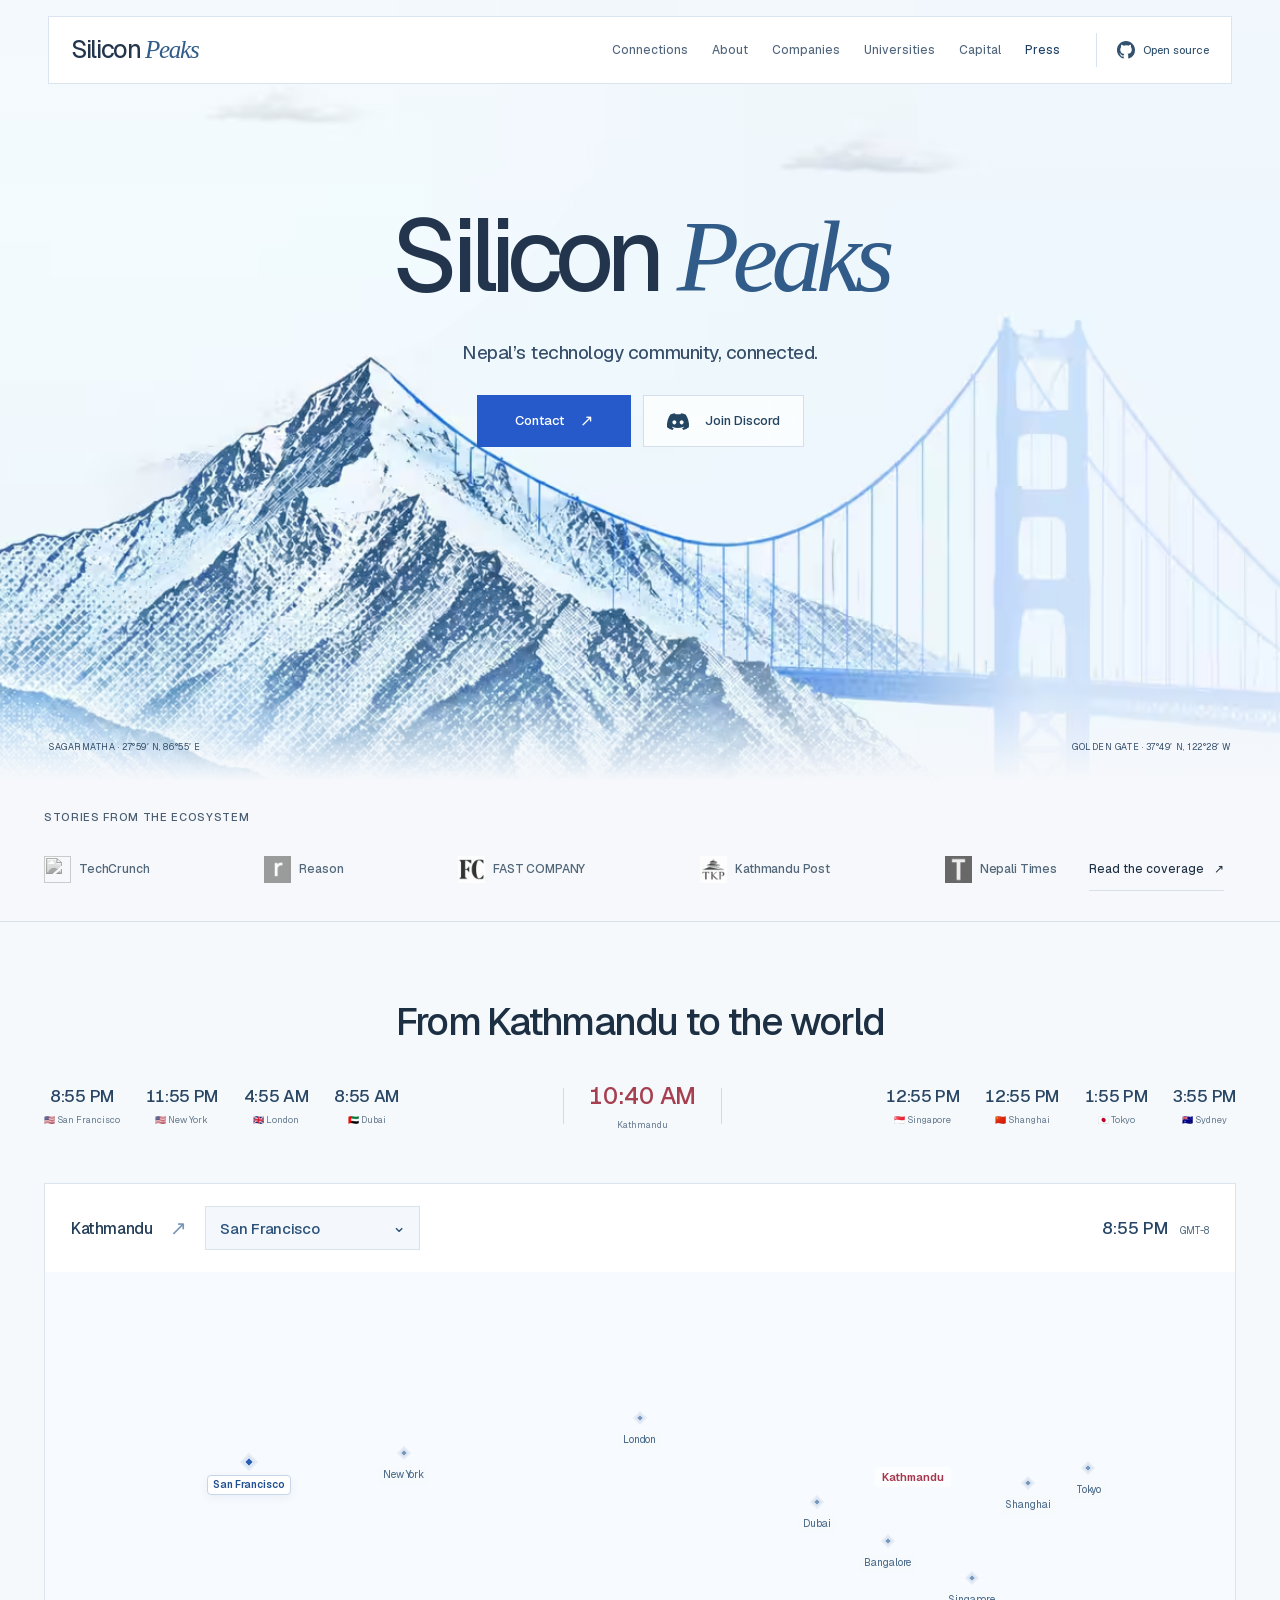
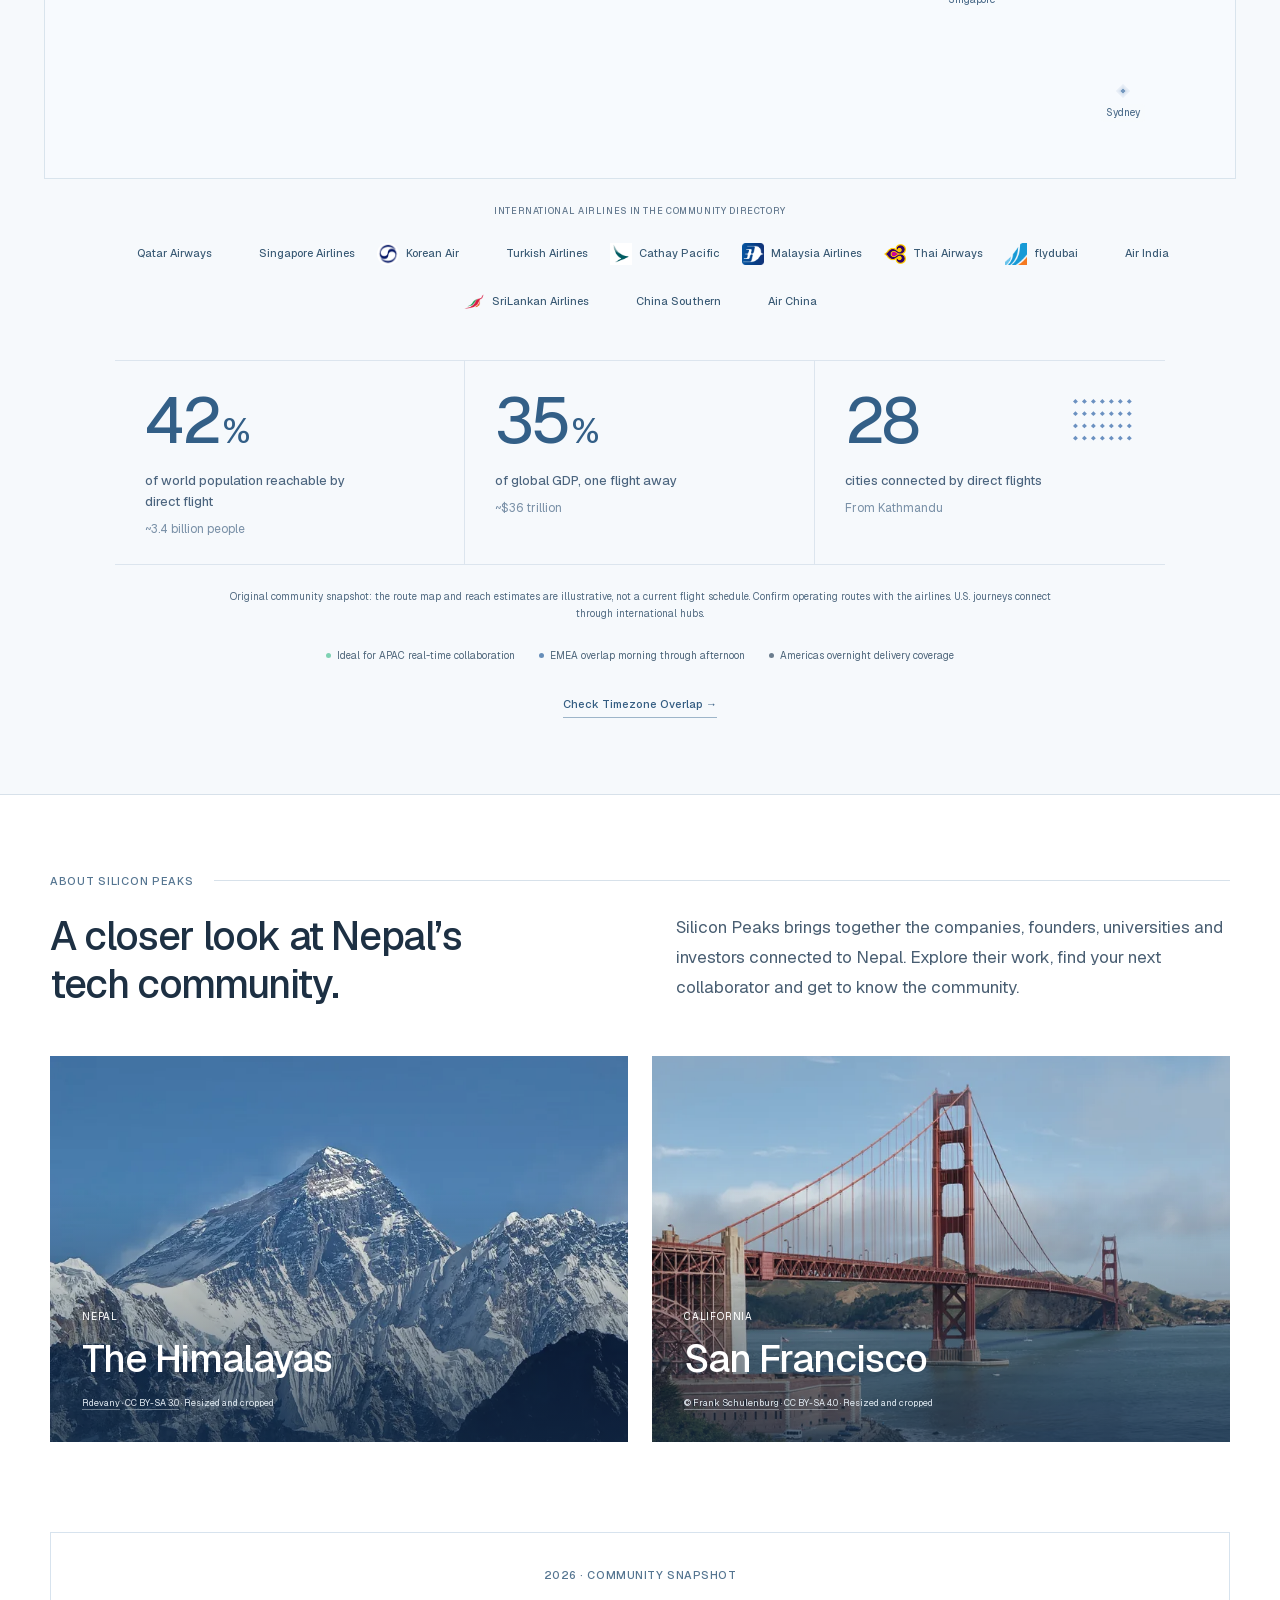
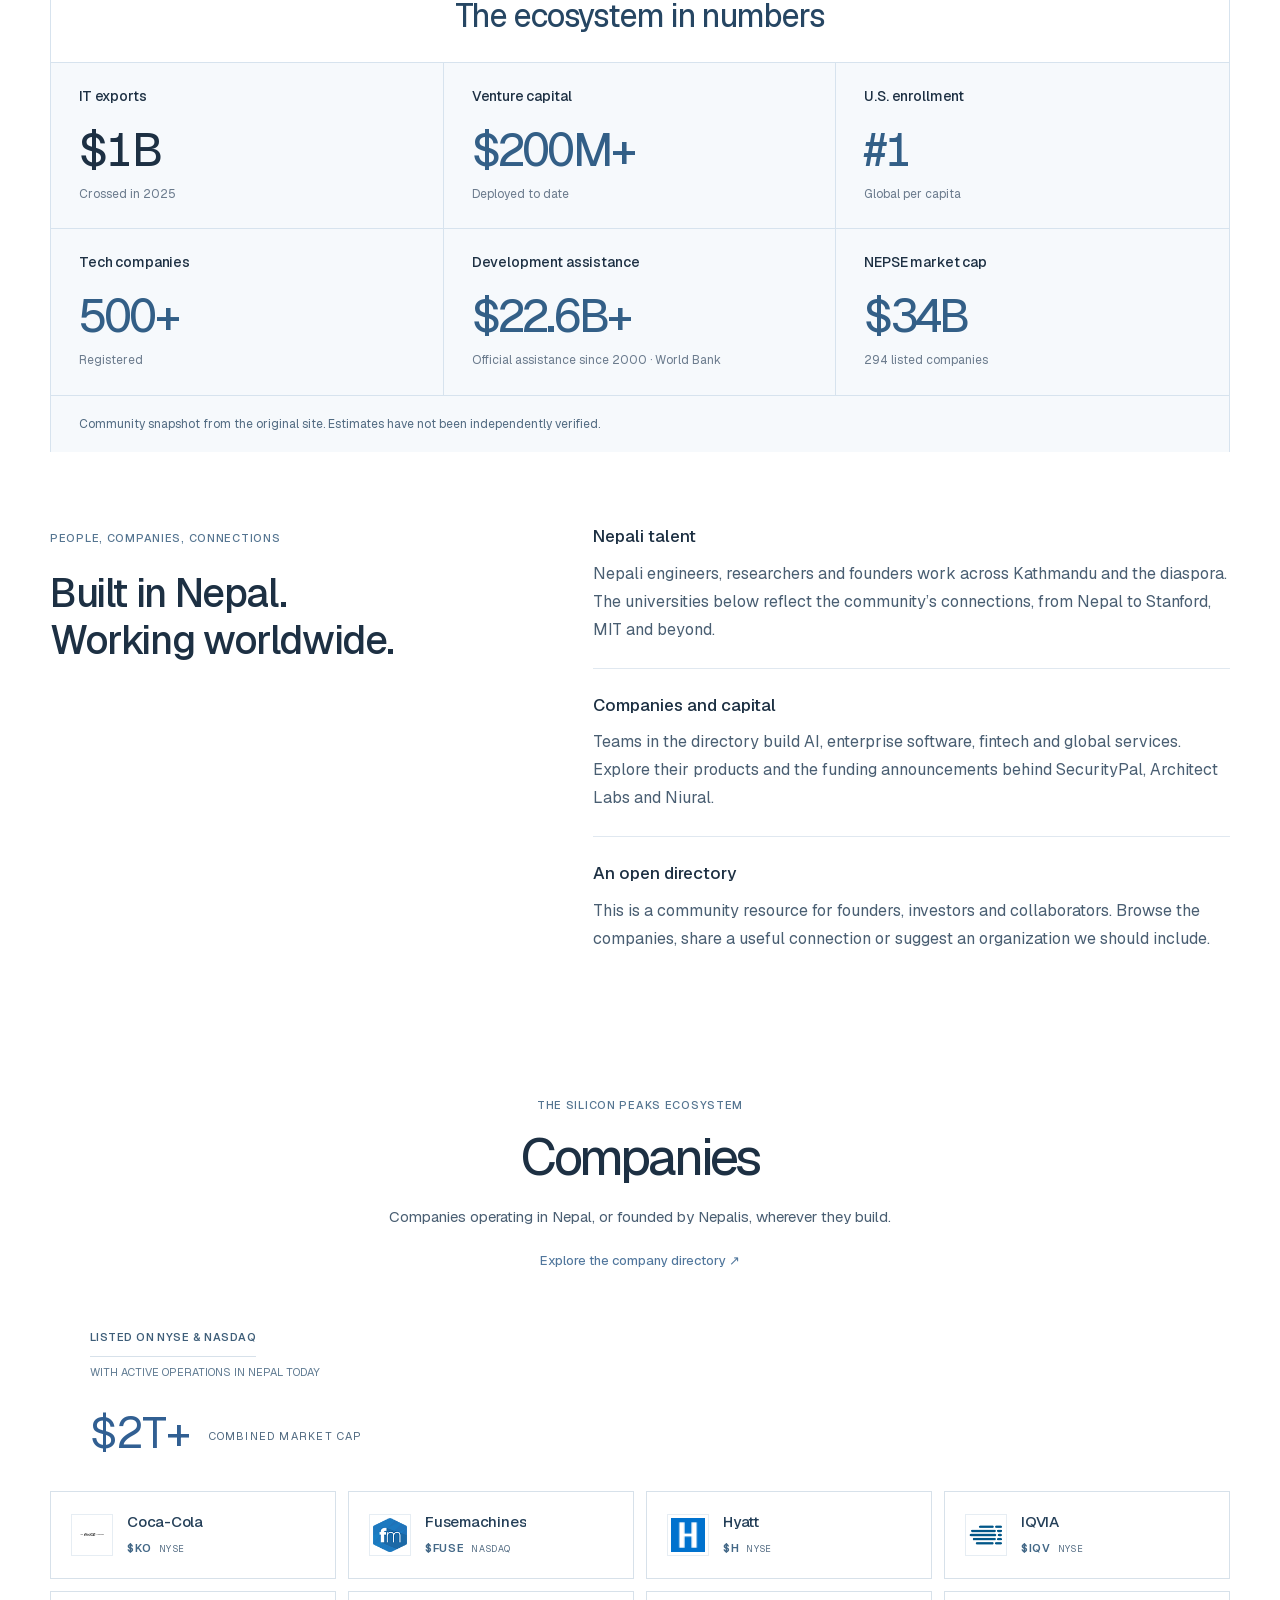
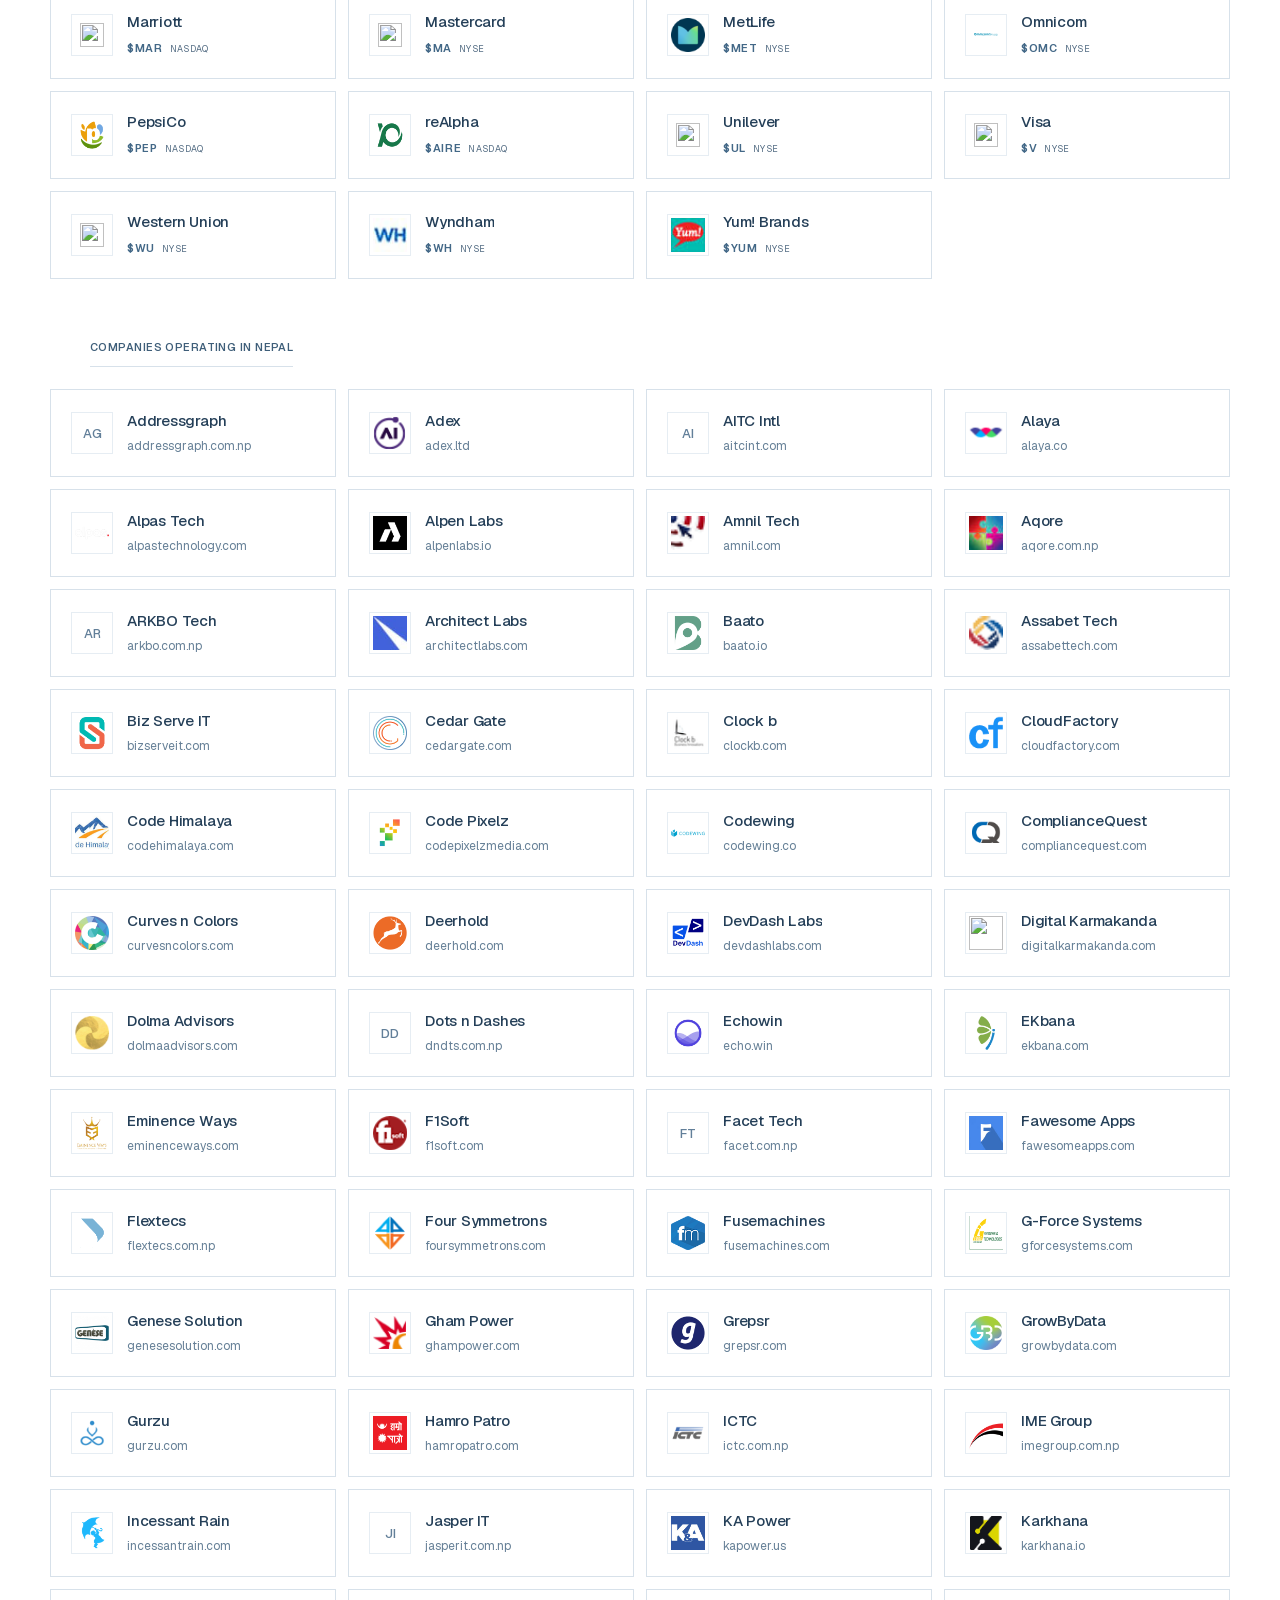
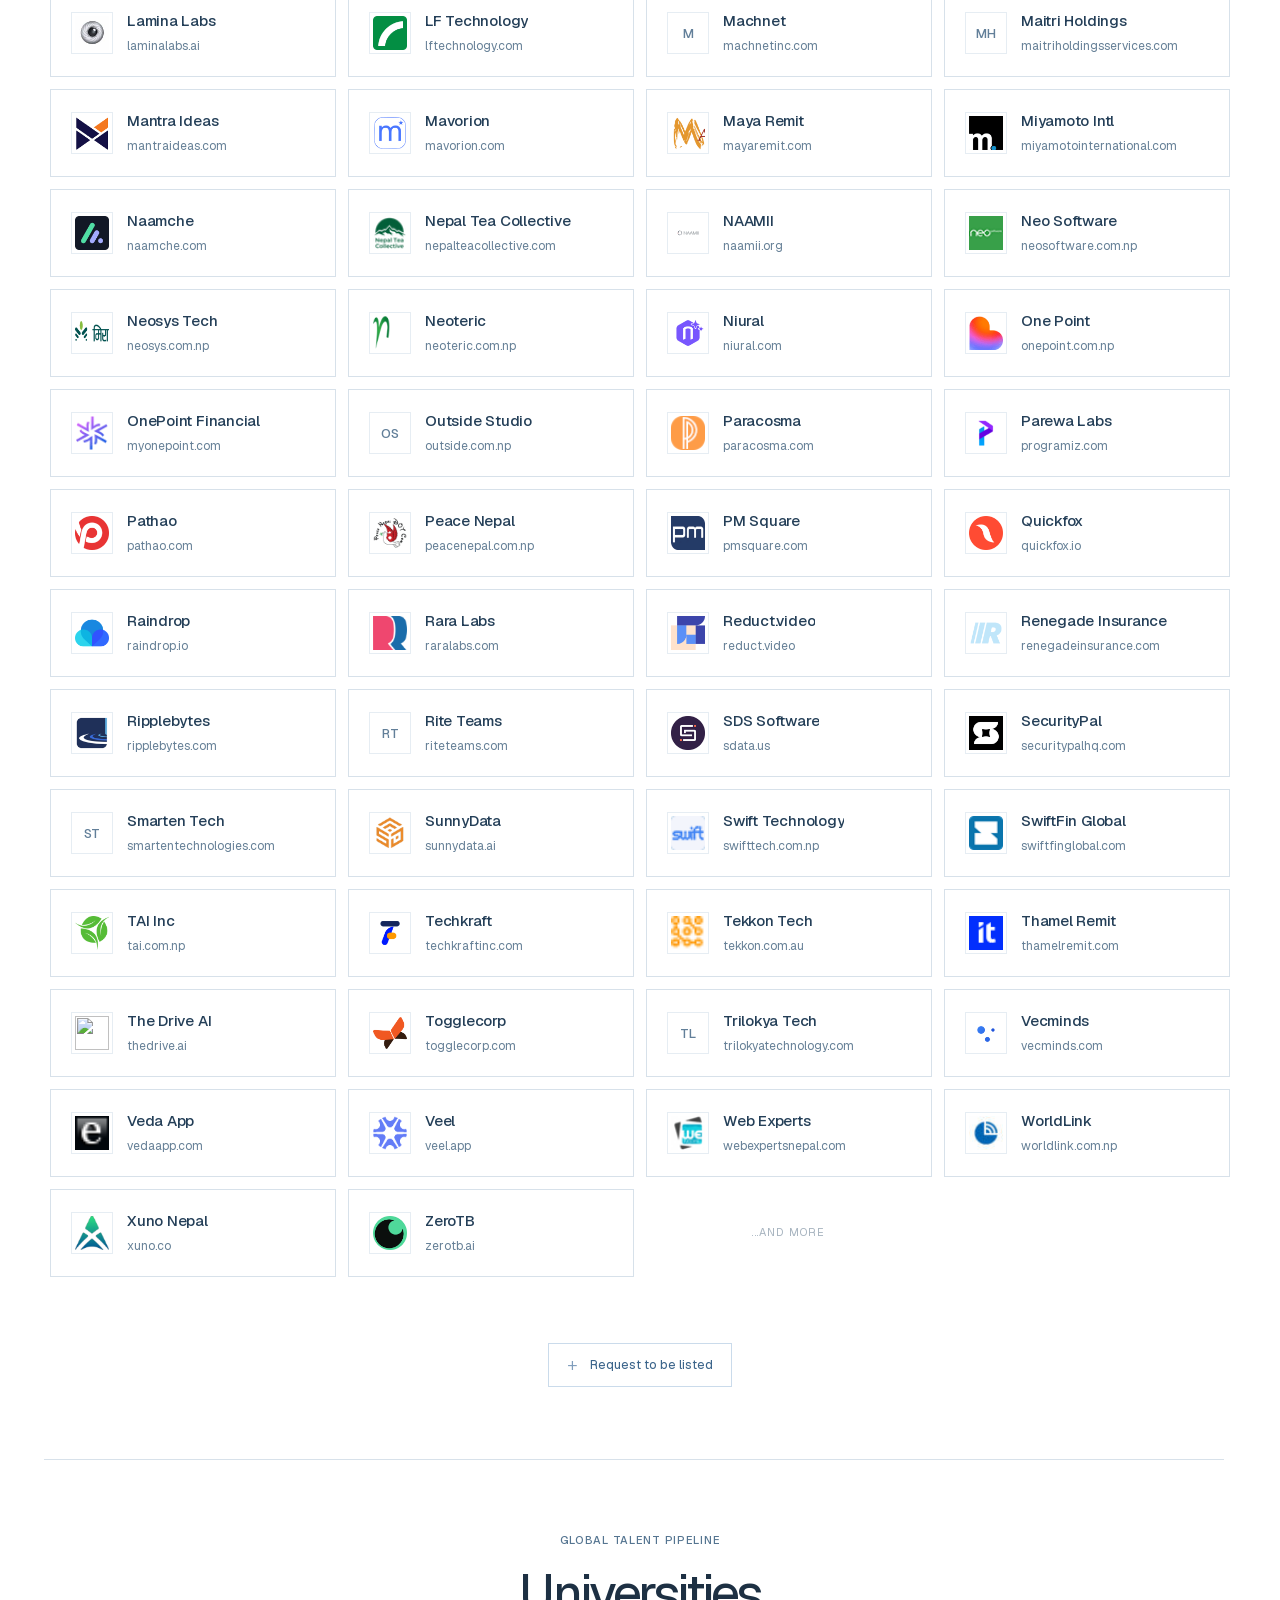
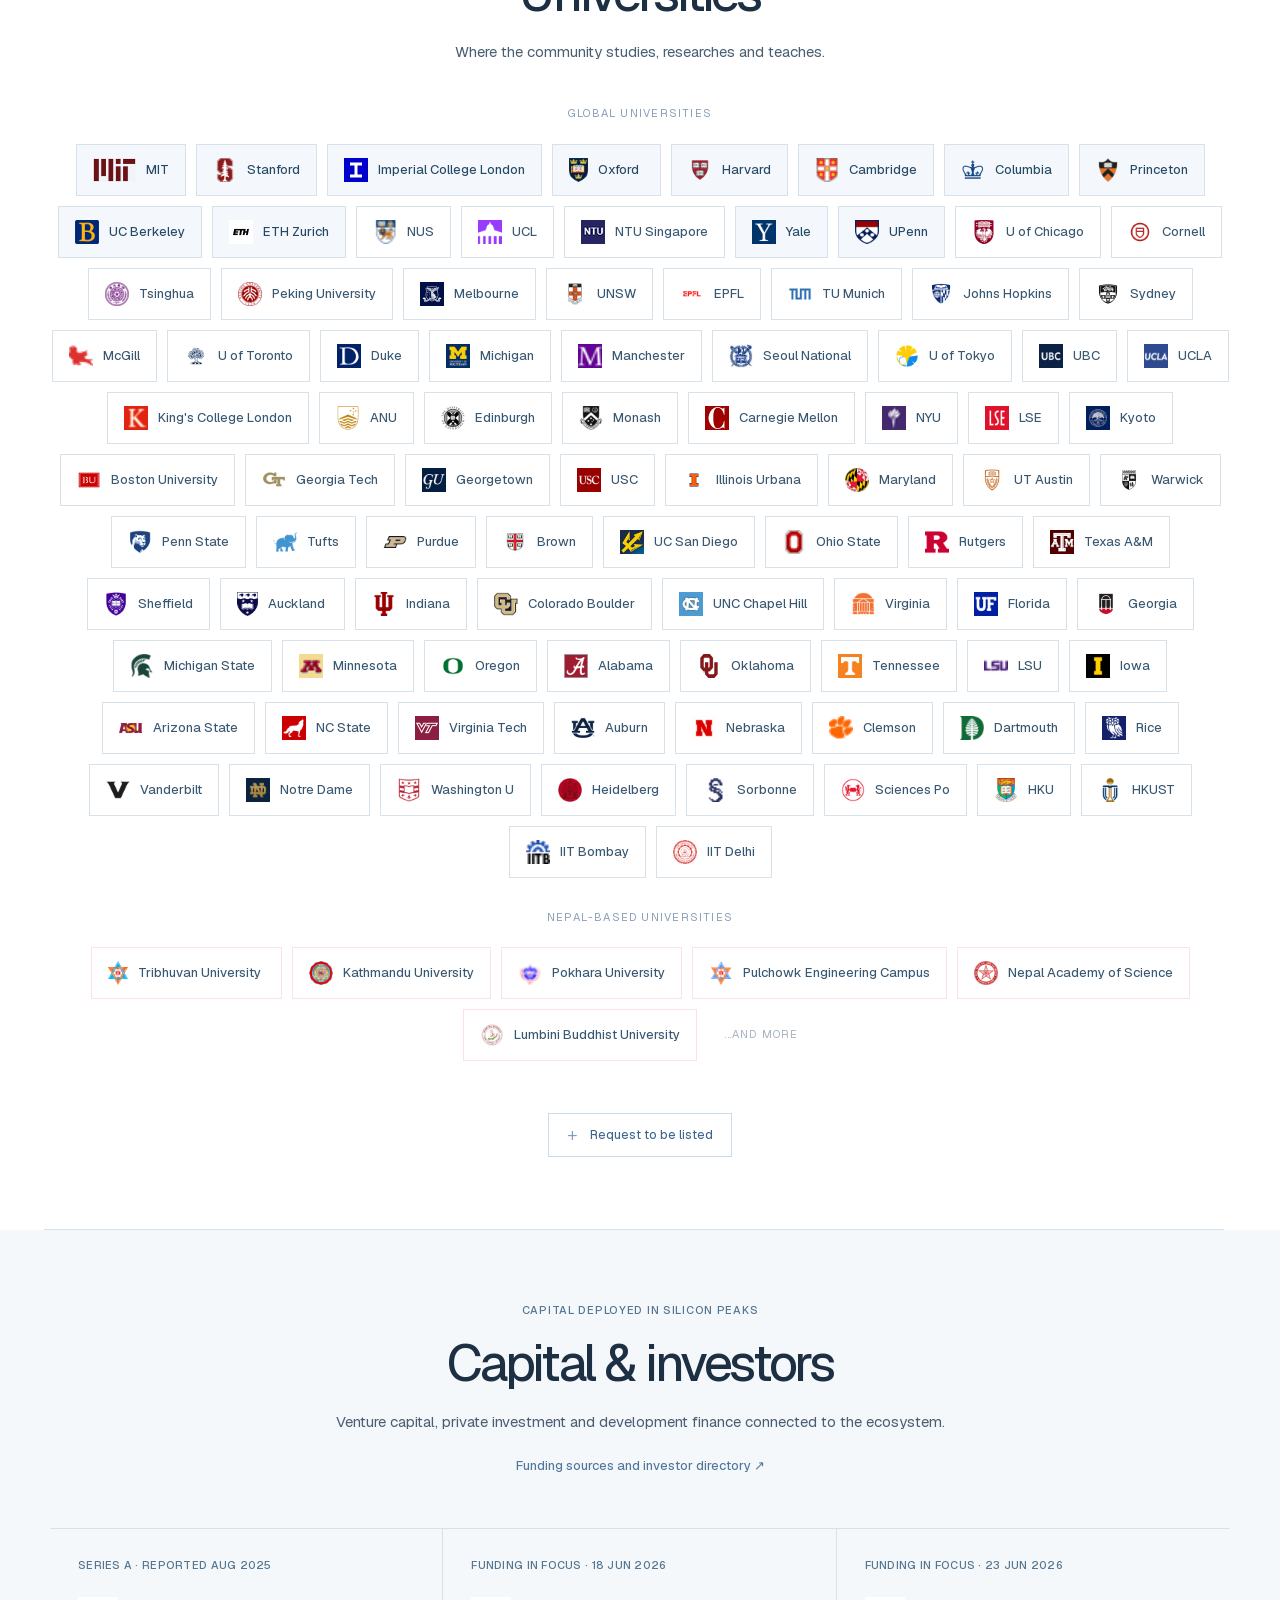
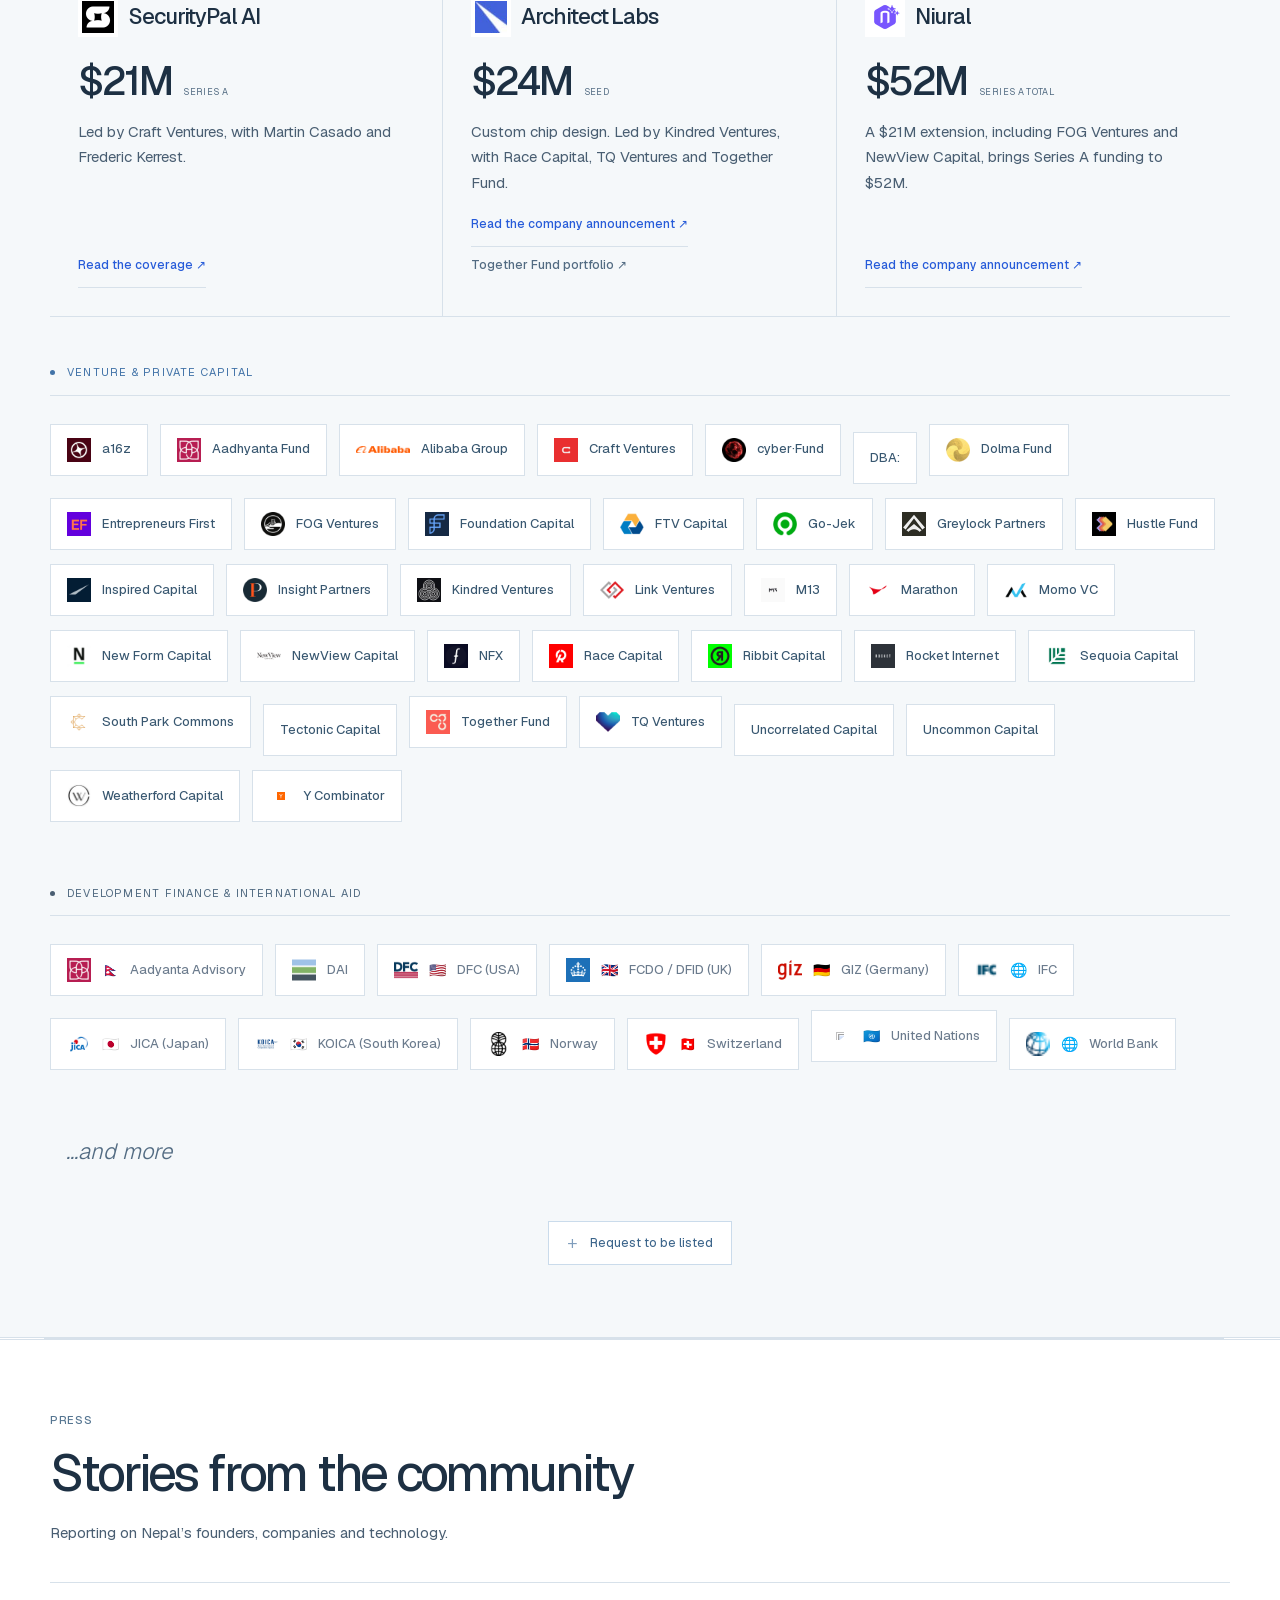
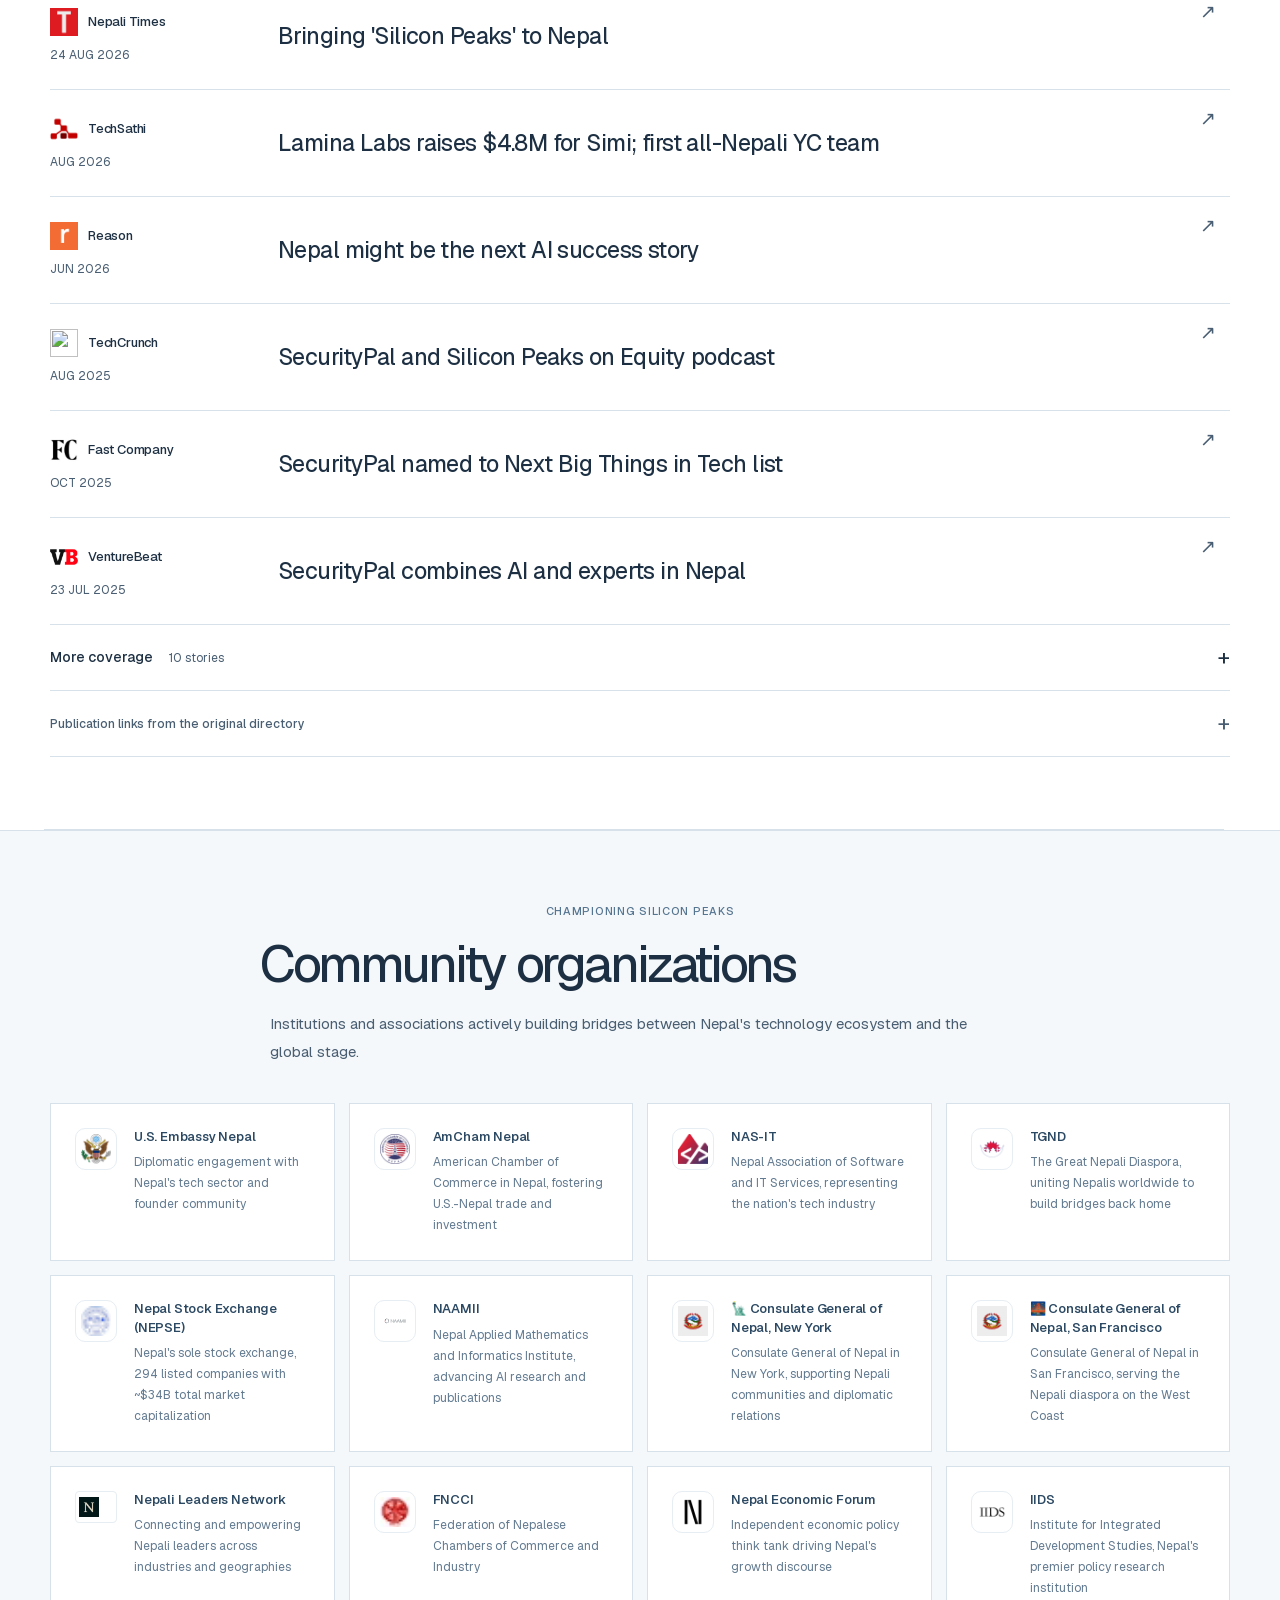
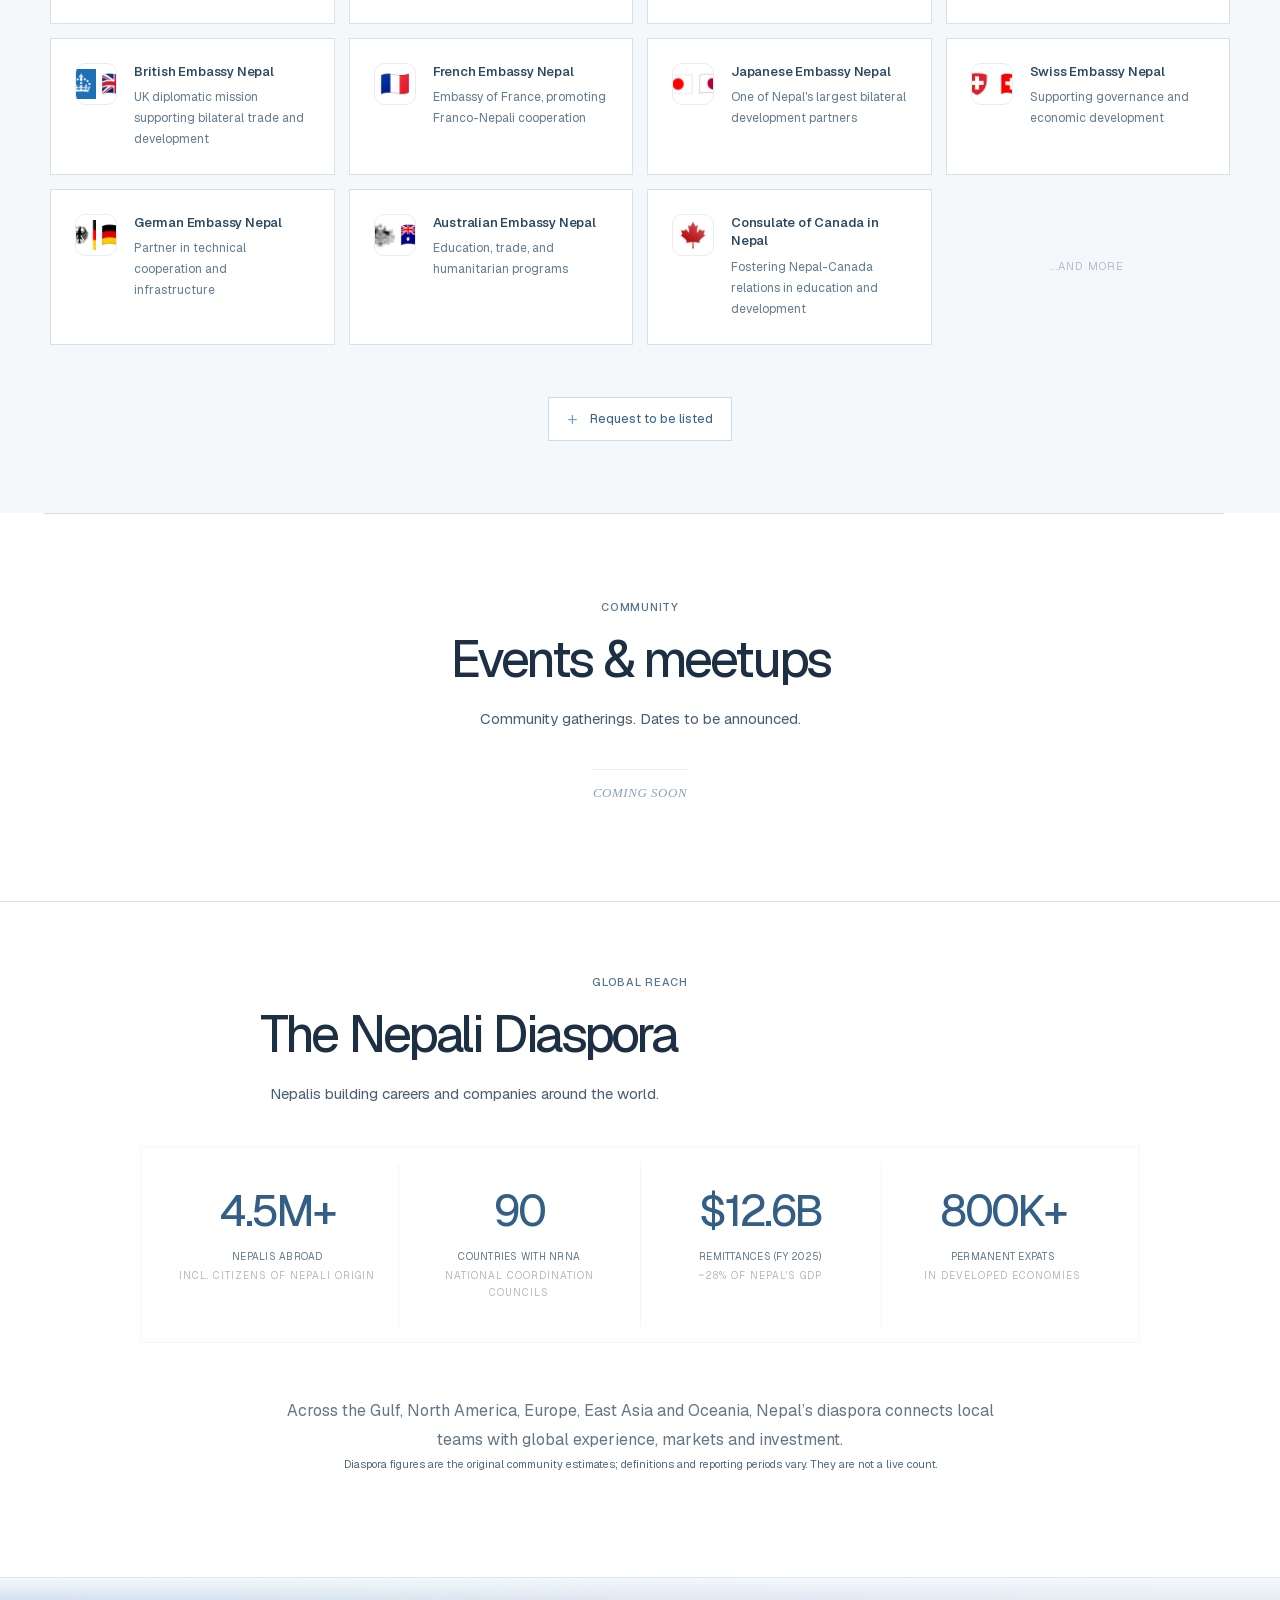
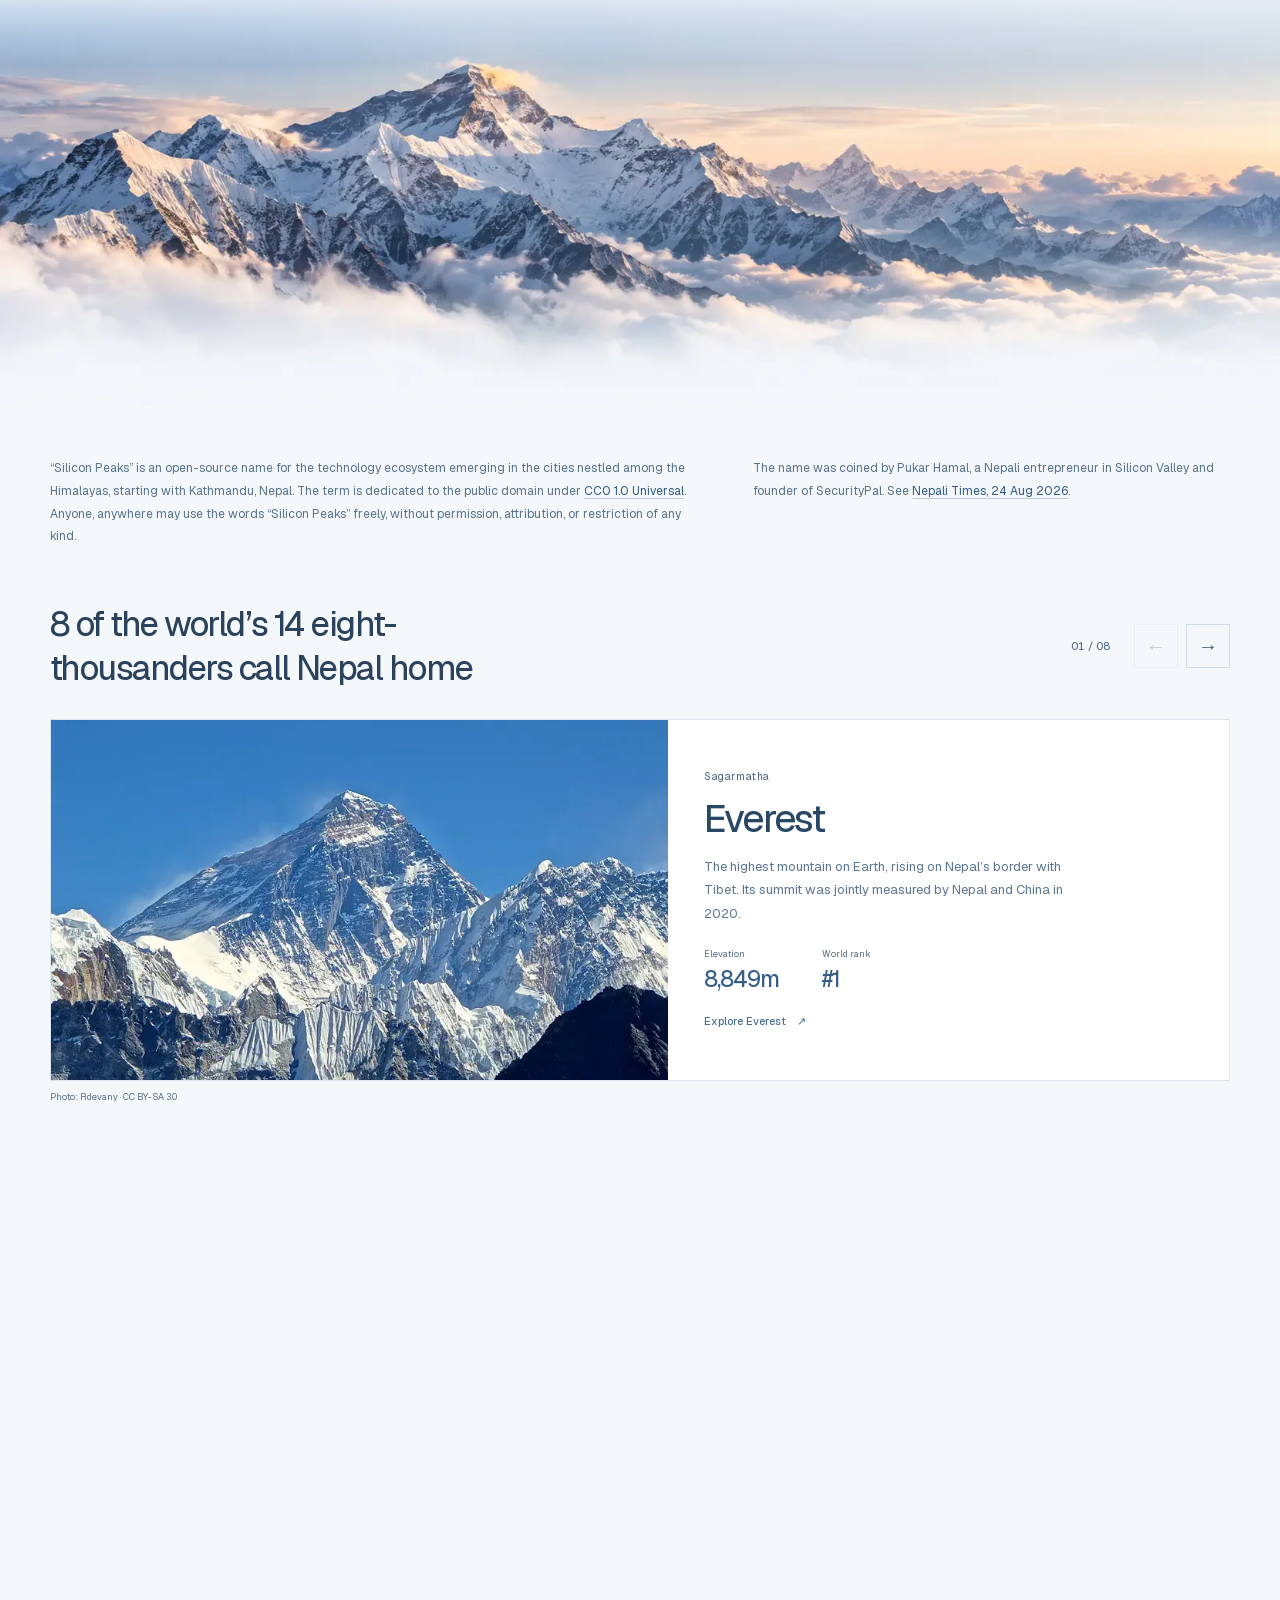
==== commit 93c97ff8: "Unify square surfaces, spacing and readable typography" ====
--- a/index.html
+++ b/index.html
@@ -80,8 +80,8 @@
 </div>
 </div>
 <div class="globe-bottom"><div class="globe-stats num-band rev">
-<div class="globe-stat"><div class="reach-top"><div class="globe-stat-n" id="gs-pop">42<span>%</span></div><svg aria-hidden="true" class="reach-glyph" viewbox="0 0 78 78"><rect fill="#648cbe" height="5" rx="1" width="5" x="0" y="0"></rect><rect fill="#648cbe" height="5" rx="1" width="5" x="8" y="0"></rect><rect fill="#648cbe" height="5" rx="1" width="5" x="16" y="0"></rect><rect fill="#648cbe" height="5" rx="1" width="5" x="24" y="0"></rect><rect fill="#648cbe" height="5" rx="1" width="5" x="32" y="0"></rect><rect fill="#648cbe" height="5" rx="1" width="5" x="40" y="0"></rect><rect fill="#648cbe" height="5" rx="1" width="5" x="48" y="0"></rect><rect fill="#648cbe" height="5" rx="1" width="5" x="56" y="0"></rect><rect fill="#648cbe" height="5" rx="1" width="5" x="64" y="0"></rect><rect fill="#648cbe" height="5" rx="1" width="5" x="72" y="0"></rect><rect fill="#648cbe" height="5" rx="1" width="5" x="0" y="8"></rect><rect fill="#648cbe" height="5" rx="1" width="5" x="8" y="8"></rect><rect fill="#648cbe" height="5" rx="1" width="5" x="16" y="8"></rect><rect fill="#648cbe" height="5" rx="1" width="5" x="24" y="8"></rect><rect fill="#648cbe" height="5" rx="1" width="5" x="32" y="8"></rect><rect fill="#648cbe" height="5" rx="1" width="5" x="40" y="8"></rect><rect fill="#648cbe" height="5" rx="1" width="5" x="48" y="8"></rect><rect fill="#648cbe" height="5" rx="1" width="5" x="56" y="8"></rect><rect fill="#648cbe" height="5" rx="1" width="5" x="64" y="8"></rect><rect fill="#648cbe" height="5" rx="1" width="5" x="72" y="8"></rect><rect fill="#648cbe" height="5" rx="1" width="5" x="0" y="16"></rect><rect fill="#648cbe" height="5" rx="1" width="5" x="8" y="16"></rect><rect fill="#648cbe" height="5" rx="1" width="5" x="16" y="16"></rect><rect fill="#648cbe" height="5" rx="1" width="5" x="24" y="16"></rect><rect fill="#648cbe" height="5" rx="1" width="5" x="32" y="16"></rect><rect fill="#648cbe" height="5" rx="1" width="5" x="40" y="16"></rect><rect fill="#648cbe" height="5" rx="1" width="5" x="48" y="16"></rect><rect fill="#648cbe" height="5" rx="1" width="5" x="56" y="16"></rect><rect fill="#648cbe" height="5" rx="1" width="5" x="64" y="16"></rect><rect fill="#648cbe" height="5" rx="1" width="5" x="72" y="16"></rect><rect fill="#648cbe" height="5" rx="1" width="5" x="0" y="24"></rect><rect fill="#648cbe" height="5" rx="1" width="5" x="8" y="24"></rect><rect fill="#648cbe" height="5" rx="1" width="5" x="16" y="24"></rect><rect fill="#648cbe" height="5" rx="1" width="5" x="24" y="24"></rect><rect fill="#648cbe" height="5" rx="1" width="5" x="32" y="24"></rect><rect fill="#648cbe" height="5" rx="1" width="5" x="40" y="24"></rect><rect fill="#648cbe" height="5" rx="1" width="5" x="48" y="24"></rect><rect fill="#648cbe" height="5" rx="1" width="5" x="56" y="24"></rect><rect fill="#648cbe" height="5" rx="1" width="5" x="64" y="24"></rect><rect fill="#648cbe" height="5" rx="1" width="5" x="72" y="24"></rect><rect fill="#648cbe" height="5" rx="1" width="5" x="0" y="32"></rect><rect fill="#648cbe" height="5" rx="1" width="5" x="8" y="32"></rect><rect fill="#dce6f1" height="5" rx="1" width="5" x="16" y="32"></rect><rect fill="#dce6f1" height="5" rx="1" width="5" x="24" y="32"></rect><rect fill="#dce6f1" height="5" rx="1" width="5" x="32" y="32"></rect><rect fill="#dce6f1" height="5" rx="1" width="5" x="40" y="32"></rect><rect fill="#dce6f1" height="5" rx="1" width="5" x="48" y="32"></rect><rect fill="#dce6f1" height="5" rx="1" width="5" x="56" y="32"></rect><rect fill="#dce6f1" height="5" rx="1" width="5" x="64" y="32"></rect><rect fill="#dce6f1" height="5" rx="1" width="5" x="72" y="32"></rect><rect fill="#dce6f1" height="5" rx="1" width="5" x="0" y="40"></rect><rect fill="#dce6f1" height="5" rx="1" width="5" x="8" y="40"></rect><rect fill="#dce6f1" height="5" rx="1" width="5" x="16" y="40"></rect><rect fill="#dce6f1" height="5" rx="1" width="5" x="24" y="40"></rect><rect fill="#dce6f1" height="5" rx="1" width="5" x="32" y="40"></rect><rect fill="#dce6f1" height="5" rx="1" width="5" x="40" y="40"></rect><rect fill="#dce6f1" height="5" rx="1" width="5" x="48" y="40"></rect><rect fill="#dce6f1" height="5" rx="1" width="5" x="56" y="40"></rect><rect fill="#dce6f1" height="5" rx="1" width="5" x="64" y="40"></rect><rect fill="#dce6f1" height="5" rx="1" width="5" x="72" y="40"></rect><rect fill="#dce6f1" height="5" rx="1" width="5" x="0" y="48"></rect><rect fill="#dce6f1" height="5" rx="1" width="5" x="8" y="48"></rect><rect fill="#dce6f1" height="5" rx="1" width="5" x="16" y="48"></rect><rect fill="#dce6f1" height="5" rx="1" width="5" x="24" y="48"></rect><rect fill="#dce6f1" height="5" rx="1" width="5" x="32" y="48"></rect><rect fill="#dce6f1" height="5" rx="1" width="5" x="40" y="48"></rect><rect fill="#dce6f1" height="5" rx="1" width="5" x="48" y="48"></rect><rect fill="#dce6f1" height="5" rx="1" width="5" x="56" y="48"></rect><rect fill="#dce6f1" height="5" rx="1" width="5" x="64" y="48"></rect><rect fill="#dce6f1" height="5" rx="1" width="5" x="72" y="48"></rect><rect fill="#dce6f1" height="5" rx="1" width="5" x="0" y="56"></rect><rect fill="#dce6f1" height="5" rx="1" width="5" x="8" y="56"></rect><rect fill="#dce6f1" height="5" rx="1" width="5" x="16" y="56"></rect><rect fill="#dce6f1" height="5" rx="1" width="5" x="24" y="56"></rect><rect fill="#dce6f1" height="5" rx="1" width="5" x="32" y="56"></rect><rect fill="#dce6f1" height="5" rx="1" width="5" x="40" y="56"></rect><rect fill="#dce6f1" height="5" rx="1" width="5" x="48" y="56"></rect><rect fill="#dce6f1" height="5" rx="1" width="5" x="56" y="56"></rect><rect fill="#dce6f1" height="5" rx="1" width="5" x="64" y="56"></rect><rect fill="#dce6f1" height="5" rx="1" width="5" x="72" y="56"></rect><rect fill="#dce6f1" height="5" rx="1" width="5" x="0" y="64"></rect><rect fill="#dce6f1" height="5" rx="1" width="5" x="8" y="64"></rect><rect fill="#dce6f1" height="5" rx="1" width="5" x="16" y="64"></rect><rect fill="#dce6f1" height="5" rx="1" width="5" x="24" y="64"></rect><rect fill="#dce6f1" height="5" rx="1" width="5" x="32" y="64"></rect><rect fill="#dce6f1" height="5" rx="1" width="5" x="40" y="64"></rect><rect fill="#dce6f1" height="5" rx="1" width="5" x="48" y="64"></rect><rect fill="#dce6f1" height="5" rx="1" width="5" x="56" y="64"></rect><rect fill="#dce6f1" height="5" rx="1" width="5" x="64" y="64"></rect><rect fill="#dce6f1" height="5" rx="1" width="5" x="72" y="64"></rect><rect fill="#dce6f1" height="5" rx="1" width="5" x="0" y="72"></rect><rect fill="#dce6f1" height="5" rx="1" width="5" x="8" y="72"></rect><rect fill="#dce6f1" height="5" rx="1" width="5" x="16" y="72"></rect><rect fill="#dce6f1" height="5" rx="1" width="5" x="24" y="72"></rect><rect fill="#dce6f1" height="5" rx="1" width="5" x="32" y="72"></rect><rect fill="#dce6f1" height="5" rx="1" width="5" x="40" y="72"></rect><rect fill="#dce6f1" height="5" rx="1" width="5" x="48" y="72"></rect><rect fill="#dce6f1" height="5" rx="1" width="5" x="56" y="72"></rect><rect fill="#dce6f1" height="5" rx="1" width="5" x="64" y="72"></rect><rect fill="#dce6f1" height="5" rx="1" width="5" x="72" y="72"></rect></svg></div><div class="globe-stat-l">of world population reachable by direct flight</div><div class="reach-detail">~3.4 billion people</div></div>
-<div class="globe-stat"><div class="reach-top"><div class="globe-stat-n" id="gs-gdp">35<span>%</span></div><svg aria-hidden="true" class="reach-glyph" viewbox="0 0 78 78"><rect fill="#648cbe" height="5" rx="1" width="5" x="0" y="0"></rect><rect fill="#648cbe" height="5" rx="1" width="5" x="8" y="0"></rect><rect fill="#648cbe" height="5" rx="1" width="5" x="16" y="0"></rect><rect fill="#648cbe" height="5" rx="1" width="5" x="24" y="0"></rect><rect fill="#648cbe" height="5" rx="1" width="5" x="32" y="0"></rect><rect fill="#648cbe" height="5" rx="1" width="5" x="40" y="0"></rect><rect fill="#648cbe" height="5" rx="1" width="5" x="48" y="0"></rect><rect fill="#648cbe" height="5" rx="1" width="5" x="56" y="0"></rect><rect fill="#648cbe" height="5" rx="1" width="5" x="64" y="0"></rect><rect fill="#648cbe" height="5" rx="1" width="5" x="72" y="0"></rect><rect fill="#648cbe" height="5" rx="1" width="5" x="0" y="8"></rect><rect fill="#648cbe" height="5" rx="1" width="5" x="8" y="8"></rect><rect fill="#648cbe" height="5" rx="1" width="5" x="16" y="8"></rect><rect fill="#648cbe" height="5" rx="1" width="5" x="24" y="8"></rect><rect fill="#648cbe" height="5" rx="1" width="5" x="32" y="8"></rect><rect fill="#648cbe" height="5" rx="1" width="5" x="40" y="8"></rect><rect fill="#648cbe" height="5" rx="1" width="5" x="48" y="8"></rect><rect fill="#648cbe" height="5" rx="1" width="5" x="56" y="8"></rect><rect fill="#648cbe" height="5" rx="1" width="5" x="64" y="8"></rect><rect fill="#648cbe" height="5" rx="1" width="5" x="72" y="8"></rect><rect fill="#648cbe" height="5" rx="1" width="5" x="0" y="16"></rect><rect fill="#648cbe" height="5" rx="1" width="5" x="8" y="16"></rect><rect fill="#648cbe" height="5" rx="1" width="5" x="16" y="16"></rect><rect fill="#648cbe" height="5" rx="1" width="5" x="24" y="16"></rect><rect fill="#648cbe" height="5" rx="1" width="5" x="32" y="16"></rect><rect fill="#648cbe" height="5" rx="1" width="5" x="40" y="16"></rect><rect fill="#648cbe" height="5" rx="1" width="5" x="48" y="16"></rect><rect fill="#648cbe" height="5" rx="1" width="5" x="56" y="16"></rect><rect fill="#648cbe" height="5" rx="1" width="5" x="64" y="16"></rect><rect fill="#648cbe" height="5" rx="1" width="5" x="72" y="16"></rect><rect fill="#648cbe" height="5" rx="1" width="5" x="0" y="24"></rect><rect fill="#648cbe" height="5" rx="1" width="5" x="8" y="24"></rect><rect fill="#648cbe" height="5" rx="1" width="5" x="16" y="24"></rect><rect fill="#648cbe" height="5" rx="1" width="5" x="24" y="24"></rect><rect fill="#648cbe" height="5" rx="1" width="5" x="32" y="24"></rect><rect fill="#dce6f1" height="5" rx="1" width="5" x="40" y="24"></rect><rect fill="#dce6f1" height="5" rx="1" width="5" x="48" y="24"></rect><rect fill="#dce6f1" height="5" rx="1" width="5" x="56" y="24"></rect><rect fill="#dce6f1" height="5" rx="1" width="5" x="64" y="24"></rect><rect fill="#dce6f1" height="5" rx="1" width="5" x="72" y="24"></rect><rect fill="#dce6f1" height="5" rx="1" width="5" x="0" y="32"></rect><rect fill="#dce6f1" height="5" rx="1" width="5" x="8" y="32"></rect><rect fill="#dce6f1" height="5" rx="1" width="5" x="16" y="32"></rect><rect fill="#dce6f1" height="5" rx="1" width="5" x="24" y="32"></rect><rect fill="#dce6f1" height="5" rx="1" width="5" x="32" y="32"></rect><rect fill="#dce6f1" height="5" rx="1" width="5" x="40" y="32"></rect><rect fill="#dce6f1" height="5" rx="1" width="5" x="48" y="32"></rect><rect fill="#dce6f1" height="5" rx="1" width="5" x="56" y="32"></rect><rect fill="#dce6f1" height="5" rx="1" width="5" x="64" y="32"></rect><rect fill="#dce6f1" height="5" rx="1" width="5" x="72" y="32"></rect><rect fill="#dce6f1" height="5" rx="1" width="5" x="0" y="40"></rect><rect fill="#dce6f1" height="5" rx="1" width="5" x="8" y="40"></rect><rect fill="#dce6f1" height="5" rx="1" width="5" x="16" y="40"></rect><rect fill="#dce6f1" height="5" rx="1" width="5" x="24" y="40"></rect><rect fill="#dce6f1" height="5" rx="1" width="5" x="32" y="40"></rect><rect fill="#dce6f1" height="5" rx="1" width="5" x="40" y="40"></rect><rect fill="#dce6f1" height="5" rx="1" width="5" x="48" y="40"></rect><rect fill="#dce6f1" height="5" rx="1" width="5" x="56" y="40"></rect><rect fill="#dce6f1" height="5" rx="1" width="5" x="64" y="40"></rect><rect fill="#dce6f1" height="5" rx="1" width="5" x="72" y="40"></rect><rect fill="#dce6f1" height="5" rx="1" width="5" x="0" y="48"></rect><rect fill="#dce6f1" height="5" rx="1" width="5" x="8" y="48"></rect><rect fill="#dce6f1" height="5" rx="1" width="5" x="16" y="48"></rect><rect fill="#dce6f1" height="5" rx="1" width="5" x="24" y="48"></rect><rect fill="#dce6f1" height="5" rx="1" width="5" x="32" y="48"></rect><rect fill="#dce6f1" height="5" rx="1" width="5" x="40" y="48"></rect><rect fill="#dce6f1" height="5" rx="1" width="5" x="48" y="48"></rect><rect fill="#dce6f1" height="5" rx="1" width="5" x="56" y="48"></rect><rect fill="#dce6f1" height="5" rx="1" width="5" x="64" y="48"></rect><rect fill="#dce6f1" height="5" rx="1" width="5" x="72" y="48"></rect><rect fill="#dce6f1" height="5" rx="1" width="5" x="0" y="56"></rect><rect fill="#dce6f1" height="5" rx="1" width="5" x="8" y="56"></rect><rect fill="#dce6f1" height="5" rx="1" width="5" x="16" y="56"></rect><rect fill="#dce6f1" height="5" rx="1" width="5" x="24" y="56"></rect><rect fill="#dce6f1" height="5" rx="1" width="5" x="32" y="56"></rect><rect fill="#dce6f1" height="5" rx="1" width="5" x="40" y="56"></rect><rect fill="#dce6f1" height="5" rx="1" width="5" x="48" y="56"></rect><rect fill="#dce6f1" height="5" rx="1" width="5" x="56" y="56"></rect><rect fill="#dce6f1" height="5" rx="1" width="5" x="64" y="56"></rect><rect fill="#dce6f1" height="5" rx="1" width="5" x="72" y="56"></rect><rect fill="#dce6f1" height="5" rx="1" width="5" x="0" y="64"></rect><rect fill="#dce6f1" height="5" rx="1" width="5" x="8" y="64"></rect><rect fill="#dce6f1" height="5" rx="1" width="5" x="16" y="64"></rect><rect fill="#dce6f1" height="5" rx="1" width="5" x="24" y="64"></rect><rect fill="#dce6f1" height="5" rx="1" width="5" x="32" y="64"></rect><rect fill="#dce6f1" height="5" rx="1" width="5" x="40" y="64"></rect><rect fill="#dce6f1" height="5" rx="1" width="5" x="48" y="64"></rect><rect fill="#dce6f1" height="5" rx="1" width="5" x="56" y="64"></rect><rect fill="#dce6f1" height="5" rx="1" width="5" x="64" y="64"></rect><rect fill="#dce6f1" height="5" rx="1" width="5" x="72" y="64"></rect><rect fill="#dce6f1" height="5" rx="1" width="5" x="0" y="72"></rect><rect fill="#dce6f1" height="5" rx="1" width="5" x="8" y="72"></rect><rect fill="#dce6f1" height="5" rx="1" width="5" x="16" y="72"></rect><rect fill="#dce6f1" height="5" rx="1" width="5" x="24" y="72"></rect><rect fill="#dce6f1" height="5" rx="1" width="5" x="32" y="72"></rect><rect fill="#dce6f1" height="5" rx="1" width="5" x="40" y="72"></rect><rect fill="#dce6f1" height="5" rx="1" width="5" x="48" y="72"></rect><rect fill="#dce6f1" height="5" rx="1" width="5" x="56" y="72"></rect><rect fill="#dce6f1" height="5" rx="1" width="5" x="64" y="72"></rect><rect fill="#dce6f1" height="5" rx="1" width="5" x="72" y="72"></rect></svg></div><div class="globe-stat-l">of global GDP, one flight away</div><div class="reach-detail">~$36 trillion</div></div>
+<div class="globe-stat"><div class="reach-top"><div class="globe-stat-n" id="gs-pop">42<span>%</span></div></div><div class="globe-stat-l">of world population reachable by direct flight</div><div class="reach-detail">~3.4 billion people</div></div>
+<div class="globe-stat"><div class="reach-top"><div class="globe-stat-n" id="gs-gdp">35<span>%</span></div></div><div class="globe-stat-l">of global GDP, one flight away</div><div class="reach-detail">~$36 trillion</div></div>
 <div class="globe-stat"><div class="reach-top"><div class="globe-stat-n" id="gs-cities">28</div><svg aria-hidden="true" class="reach-glyph reach-cities" viewbox="0 0 76 60"><path d="M3 3l3 3-3 3-3-3Z"></path><path d="M14 3l3 3-3 3-3-3Z"></path><path d="M25 3l3 3-3 3-3-3Z"></path><path d="M36 3l3 3-3 3-3-3Z"></path><path d="M47 3l3 3-3 3-3-3Z"></path><path d="M58 3l3 3-3 3-3-3Z"></path><path d="M69 3l3 3-3 3-3-3Z"></path><path d="M3 18l3 3-3 3-3-3Z"></path><path d="M14 18l3 3-3 3-3-3Z"></path><path d="M25 18l3 3-3 3-3-3Z"></path><path d="M36 18l3 3-3 3-3-3Z"></path><path d="M47 18l3 3-3 3-3-3Z"></path><path d="M58 18l3 3-3 3-3-3Z"></path><path d="M69 18l3 3-3 3-3-3Z"></path><path d="M3 33l3 3-3 3-3-3Z"></path><path d="M14 33l3 3-3 3-3-3Z"></path><path d="M25 33l3 3-3 3-3-3Z"></path><path d="M36 33l3 3-3 3-3-3Z"></path><path d="M47 33l3 3-3 3-3-3Z"></path><path d="M58 33l3 3-3 3-3-3Z"></path><path d="M69 33l3 3-3 3-3-3Z"></path><path d="M3 48l3 3-3 3-3-3Z"></path><path d="M14 48l3 3-3 3-3-3Z"></path><path d="M25 48l3 3-3 3-3-3Z"></path><path d="M36 48l3 3-3 3-3-3Z"></path><path d="M47 48l3 3-3 3-3-3Z"></path><path d="M58 48l3 3-3 3-3-3Z"></path><path d="M69 48l3 3-3 3-3-3Z"></path></svg></div><div class="globe-stat-l">cities connected by direct flights</div><div class="reach-detail">From Kathmandu</div></div>
 </div><p class="source-note">Original community snapshot: the route map and reach estimates are illustrative, not a current flight schedule. Confirm operating routes with the airlines. U.S. journeys connect through international hubs.</p>
 <div class="tz-bar rev">
@@ -121,14 +121,14 @@
 <figure><img alt="Golden Gate Bridge in San Francisco, viewed from Battery East" decoding="async" height="900" loading="lazy" sizes="(max-width: 700px) 100vw, 50vw" src="/assets/golden-gate.webp" srcset="/assets/golden-gate-small.webp 800w, /assets/golden-gate.webp 1440w" width="1440"/><figcaption><span>California</span><strong>San Francisco</strong><small class="photo-credit"><a href="https://commons.wikimedia.org/wiki/File:Golden_Gate_Bridge_as_seen_from_Battery_East.jpg">© Frank Schulenburg</a> · <a href="https://creativecommons.org/licenses/by-sa/4.0/">CC BY-SA 4.0</a> · Resized and cropped</small></figcaption></figure>
 </div></section>
 <div aria-describedby="snapshot-source" aria-labelledby="ecosystem-numbers" class="stat-band" role="region">
-<div class="snapshot-heading"><div><span class="eyebrow">2026 · Community snapshot</span><h2 id="ecosystem-numbers">The ecosystem<br/>in numbers</h2></div><svg aria-hidden="true" class="snapshot-terrain" focusable="false" viewbox="0 0 250 100"><path class="terrain-grid" d="M0 90H250M0 70H250M0 50H250M0 30H250M30 0V100M70 0V100M110 0V100M150 0V100M190 0V100M230 0V100"></path><path class="terrain-ridges" d="M8 84 52 40 80 62 130 12 184 64 218 40 246 66M8 94 52 50 80 72 130 22 184 74 218 50 246 76M8 104 52 60 80 82 130 32 184 84 218 60 246 86"></path><path class="terrain-drops" d="M130 12V100M52 40V100M218 40V100"></path><path class="terrain-summit" d="M126 8H134V16H126Z"></path></svg></div>
+<div class="snapshot-heading"><div><span class="eyebrow">2026 · Community snapshot</span><h2 id="ecosystem-numbers">The ecosystem in numbers</h2></div></div>
 <div class="stat-inner num-band">
-<article class="stat rev"><div class="metric-top"><h3>IT exports</h3><span aria-hidden="true">01</span></div><div class="metric-value"><div class="stat-n" data-count="1" data-prefix="$" data-suffix="B">$1B</div><svg aria-hidden="true" class="metric-art" focusable="false" viewbox="0 0 80 80"><path class="metric-soft" d="M8 48H28V68H8ZM36 48H56V68H36Z"></path><path class="metric-line" d="M8 32H32L60 8M42 8H60V26M8 48H28V68H8ZM36 48H56V68H36Z" pathlength="1"></path></svg></div><div class="stat-l">Crossed in 2025</div></article>
-<article class="stat rev rev-d1"><div class="metric-top"><h3>Venture capital</h3><span aria-hidden="true">02</span></div><div class="metric-value"><div class="stat-n" data-count="200" data-prefix="$" data-suffix="M+">$200M+</div><svg aria-hidden="true" class="metric-art" focusable="false" viewbox="0 0 80 80"><path class="metric-soft" d="M28 28H52V52H28Z"></path><path class="metric-line" d="M28 28H52V52H28ZM10 10H20V20H10ZM60 10H70V20H60ZM10 60H20V70H10ZM60 60H70V70H60ZM20 20 28 28M52 28 60 20M20 60 28 52M52 52 60 60" pathlength="1"></path></svg></div><div class="stat-l">Deployed to date</div></article>
-<article class="stat rev rev-d2"><div class="metric-top"><h3>U.S. enrollment</h3><span aria-hidden="true">03</span></div><div class="metric-value"><div class="stat-n" data-count="1" data-prefix="#" data-suffix="">#1</div><svg aria-hidden="true" class="metric-art" focusable="false" viewbox="0 0 80 80"><path class="metric-soft" d="M28 32H52V68H28Z"></path><path class="metric-line" d="M8 68V48H28V32H52V54H72V68ZM40 24V8H58L52 14 58 20H40M28 48V68M52 54V68" pathlength="1"></path></svg></div><div class="stat-l">Global per capita</div></article>
-<article class="stat rev"><div class="metric-top"><h3>Tech companies</h3><span aria-hidden="true">04</span></div><div class="metric-value"><div class="stat-n" data-count="500" data-prefix="" data-suffix="+">500+</div><svg aria-hidden="true" class="metric-art" focusable="false" viewbox="0 0 80 80"><path class="metric-soft" d="M8 8H24V24H8ZM32 32H48V48H32ZM56 56H72V72H56Z"></path><path class="metric-line" d="M8 8H24V24H8ZM32 8H48V24H32ZM56 8H72V24H56ZM8 32H24V48H8ZM32 32H48V48H32ZM56 32H72V48H56ZM8 56H24V72H8ZM32 56H48V72H32ZM56 56H72V72H56Z" pathlength="1"></path></svg></div><div class="stat-l">Registered</div></article>
-<article class="stat rev rev-d1"><div class="metric-top"><h3>Development assistance</h3><span aria-hidden="true">05</span></div><div class="metric-value"><div class="stat-n" data-count="22.6" data-prefix="$" data-suffix="B+">$22.6B+</div><svg aria-hidden="true" class="metric-art" focusable="false" viewbox="0 0 80 80"><path class="metric-soft" d="M8 28H26V68H8ZM54 28H72V68H54Z"></path><path class="metric-line" d="M8 68V28H26V68M54 68V28H72V68M8 16H72M26 40H54M26 52H54M4 68H76M17 16V28M63 16V28" pathlength="1"></path></svg></div><div class="stat-l">Official assistance since 2000 · World Bank</div></article>
-<article class="stat rev rev-d2"><div class="metric-top"><h3>NEPSE market cap</h3><span aria-hidden="true">06</span></div><div class="metric-value"><div class="stat-n" data-count="34" data-prefix="$" data-suffix="B">$34B</div><svg aria-hidden="true" class="metric-art" focusable="false" viewbox="0 0 80 80"><path class="metric-soft" d="M20 30H60V54H20Z"></path><path class="metric-line" d="M12 20H68V44H60M20 30H60V54H20ZM20 40H12V20M28 54V64H76V40H68M31 38H49M31 46H43" pathlength="1"></path></svg></div><div class="stat-l">294 listed companies</div></article>
+<article class="stat rev"><div class="metric-top"><h3>IT exports</h3><span aria-hidden="true">01</span></div><div class="metric-value"><div class="stat-n" data-count="1" data-prefix="$" data-suffix="B">$1B</div></div><div class="stat-l">Crossed in 2025</div></article>
+<article class="stat rev rev-d1"><div class="metric-top"><h3>Venture capital</h3><span aria-hidden="true">02</span></div><div class="metric-value"><div class="stat-n" data-count="200" data-prefix="$" data-suffix="M+">$200M+</div></div><div class="stat-l">Deployed to date</div></article>
+<article class="stat rev rev-d2"><div class="metric-top"><h3>U.S. enrollment</h3><span aria-hidden="true">03</span></div><div class="metric-value"><div class="stat-n" data-count="1" data-prefix="#" data-suffix="">#1</div></div><div class="stat-l">Global per capita</div></article>
+<article class="stat rev"><div class="metric-top"><h3>Tech companies</h3><span aria-hidden="true">04</span></div><div class="metric-value"><div class="stat-n" data-count="500" data-prefix="" data-suffix="+">500+</div></div><div class="stat-l">Registered</div></article>
+<article class="stat rev rev-d1"><div class="metric-top"><h3>Development assistance</h3><span aria-hidden="true">05</span></div><div class="metric-value"><div class="stat-n" data-count="22.6" data-prefix="$" data-suffix="B+">$22.6B+</div></div><div class="stat-l">Official assistance since 2000 · World Bank</div></article>
+<article class="stat rev rev-d2"><div class="metric-top"><h3>NEPSE market cap</h3><span aria-hidden="true">06</span></div><div class="metric-value"><div class="stat-n" data-count="34" data-prefix="$" data-suffix="B">$34B</div></div><div class="stat-l">294 listed companies</div></article>
 </div>
 <p class="source-note" id="snapshot-source">Community snapshot from the original site. Estimates have not been independently verified.</p>
 </div>
--- a/assets/snow.css
+++ b/assets/snow.css
@@ -323,3 +323,64 @@
  .press-archive-group{grid-template-columns:1fr;gap:12px}
  .press-archive-group a{display:block;font-size:15px}.press-archive-group a .press-date{display:block;margin-top:5px}
 }
+
+/* Shared proportions for the Snow directory and its editorial sections. */
+body.light{--snow:#1d3043;--mist:#495e72;--mist-lo:#526b82;--line:#d7e1ea;--sky-2:#f5f8fa}
+.w-full{max-width:1268px;padding:72px 44px}
+#nav,body.light #nav{box-shadow:none;background:rgba(255,255,255,.94);backdrop-filter:blur(12px);-webkit-backdrop-filter:blur(12px)}
+.sec-head h2,.inv-head h2{font:500 clamp(30px,3.2vw,42px)/1.18 var(--bd);letter-spacing:-.035em;text-wrap:balance}
+.sec-head p,.inv-head p{font:400 16px/1.65 var(--bd);max-width:58ch;margin-top:16px}
+.eyebrow,.eyebrow-rule .eyebrow{font-size:11px;letter-spacing:.065em;color:var(--mist)}
+.sec-head .eyebrow-rule{margin-bottom:16px}.inv-head .eyebrow{margin-bottom:16px}
+#companies .sec-head,#universities .sec-head,#investors .inv-head{margin-bottom:40px}
+.directory-guide-link{font-size:13px;min-height:44px;display:inline-flex;align-items:center;margin-top:8px}
+#manifesto .w-text{max-width:1268px;grid-template-columns:1fr 1fr;gap:24px 72px;padding:40px 44px 48px}
+#manifesto .eyebrow-rule{margin:0}
+#manifesto .opener{font:500 clamp(30px,3.1vw,42px)/1.2 var(--bd)!important;letter-spacing:-.035em;margin:0;text-wrap:balance}
+#manifesto .body-text p{font:400 17px/1.75 var(--bd);color:var(--mist);margin:0}
+.landscape-pair{max-width:1268px;padding-inline:44px;gap:24px}
+.landscape-pair figure{border-radius:0}.landscape-pair figcaption strong{font-family:var(--bd);font-weight:500;letter-spacing:-.025em}
+.thesis-layout{max-width:1268px;grid-template-columns:1fr 1.35fr;gap:72px;padding:72px 44px}
+.thesis-heading{position:static}.thesis-heading h2{font:500 clamp(30px,3.1vw,42px)/1.2 var(--bd);letter-spacing:-.035em;margin-top:20px}
+.story-chapter{padding-bottom:24px;margin-bottom:24px}
+.story-kicker{font:500 17px/1.5 var(--bd);color:var(--snow);letter-spacing:0;margin-bottom:10px;text-transform:none}
+.thesis-copy .body-text p{font:400 16px/1.75 var(--bd);color:var(--mist);margin:0}
+.co-card,body.light .co-card{padding:20px;min-height:88px;border-color:var(--line);box-shadow:none;transition:border-color .18s,background .18s}
+.co-card:hover,body.light .co-card:hover{transform:none;box-shadow:none;border-color:#94abc0;background:#f6f9fc}
+.co-name,body.light .co-name{font-size:15px;font-weight:500;letter-spacing:-.015em}.co-url,body.light .co-url{font-size:12px;letter-spacing:0}
+.uni-pill,body.light .uni-pill,.inv-name,body.light .inv-name{border-radius:0;min-height:52px;font-size:13px;border-color:var(--line);box-shadow:none;transition:background .18s,border-color .18s}
+.uni-pill:hover,.inv-name:hover{transform:none;box-shadow:none}
+.uni-fav,.inv-fav,.funding-title img,.champ-fav{border-radius:0}
+.champ-card,body.light .champ-card{border-radius:0;box-shadow:none;border-color:var(--line);transition:background .18s,border-color .18s}
+.champ-card:hover{transform:none;box-shadow:none}
+.capital-notes{gap:0;border-block:1px solid var(--line);margin:32px 0 48px}
+.capital-notes article{border:0;border-right:1px solid var(--line);border-radius:0;padding:28px;background:transparent}
+.capital-notes article:last-child{border-right:0}.capital-notes p{font-size:15px;line-height:1.7}.capital-notes a{font-size:12px;min-height:32px}.capital-notes .secondary-source{font-size:12px}
+.capital-notes .eyebrow{font-size:11px;letter-spacing:.025em}
+.section-divider{height:1px;gap:0}.section-divider::before{height:0;border:0;border-top:1px solid var(--line)}.section-divider::after,.section-divider>span{display:none}
+.stat-band .snapshot-heading{padding:28px 32px;background:var(--sky);text-align:center;justify-content:center}
+.stat-band .snapshot-heading h2{font-size:32px;letter-spacing:-.035em;margin-top:12px}
+.stat-band .snapshot-heading .eyebrow{font-size:11px;letter-spacing:.05em}
+.stat-band .stat{padding:24px 28px;transition:none}.stat-band .stat:hover{background:transparent}
+.metric-top{margin-bottom:20px}.metric-top h3{font-size:14px;color:var(--snow)}.metric-top>span{display:none}
+.metric-value{margin-bottom:12px}.stat-band .stat-n,.stat-band .stat:first-child .stat-n{font-size:46px;color:var(--snow)!important;letter-spacing:-.04em}
+.stat-band .stat-l{font-size:12px;color:var(--mist)}.stat-band>.source-note{font-size:12px;padding:18px 28px}
+.globe-stat-n,body.light .globe-stat-n{letter-spacing:-.04em}.globe-stat-l,body.light .globe-stat-l{font-size:13px}.reach-detail{font-size:12px}
+.diaspora-stats,body.light .diaspora-stats{border-radius:0;box-shadow:none;background:transparent}.events-soon{font-size:13px;letter-spacing:.04em}
+@media(max-width:900px){
+ .thesis-layout{gap:40px}#manifesto .w-text{gap:24px 40px}
+ .capital-notes article{border-right:0;border-bottom:1px solid var(--line)}.capital-notes article:last-child{border-bottom:0}
+}
+@media(max-width:700px){
+ .w-full{padding:52px 22px}.sec-head h2,.inv-head h2{font-size:31px}.sec-head p,.inv-head p{font-size:15px;line-height:1.65}
+ #companies .sec-head,#universities .sec-head,#investors .inv-head{margin-bottom:32px}
+ #manifesto .w-text{display:block;padding:28px 22px 36px}#manifesto .opener{font-size:32px!important;margin:18px 0 20px}#manifesto .body-text p{font-size:16px}
+ .landscape-pair{padding-inline:22px;gap:16px}.thesis-layout{display:block;padding:48px 22px}.thesis-heading{margin-bottom:30px}.thesis-heading h2{font-size:32px;margin-top:16px}
+ .co-card,body.light .co-card{padding:16px 12px;min-height:88px}.co-name,body.light .co-name{font-size:14px!important}.co-url,body.light .co-url{font-size:12px!important}
+ .uni-pill,body.light .uni-pill,.inv-name,body.light .inv-name{font-size:13px}
+ .capital-notes article{padding:24px 0}.capital-notes p{font-size:15px}
+ .stat-band .snapshot-heading{padding:24px 20px}.stat-band .snapshot-heading h2{font-size:27px}.stat-band .snapshot-heading .eyebrow{font-size:11px}
+ .stat-band .stat{padding:20px 16px;min-height:0}.metric-top{min-height:0;margin-bottom:18px}.metric-top h3{font-size:12px;max-width:none}
+ .stat-band .stat-n,.stat-band .stat:first-child .stat-n{font-size:34px}.stat-band .stat-l{max-width:none;font-size:12px;line-height:1.5}.stat-band>.source-note{font-size:11px;line-height:1.6;padding:16px}
+ .globe-stat-l,body.light .globe-stat-l{font-size:12px}.reach-detail{font-size:11px}
+}
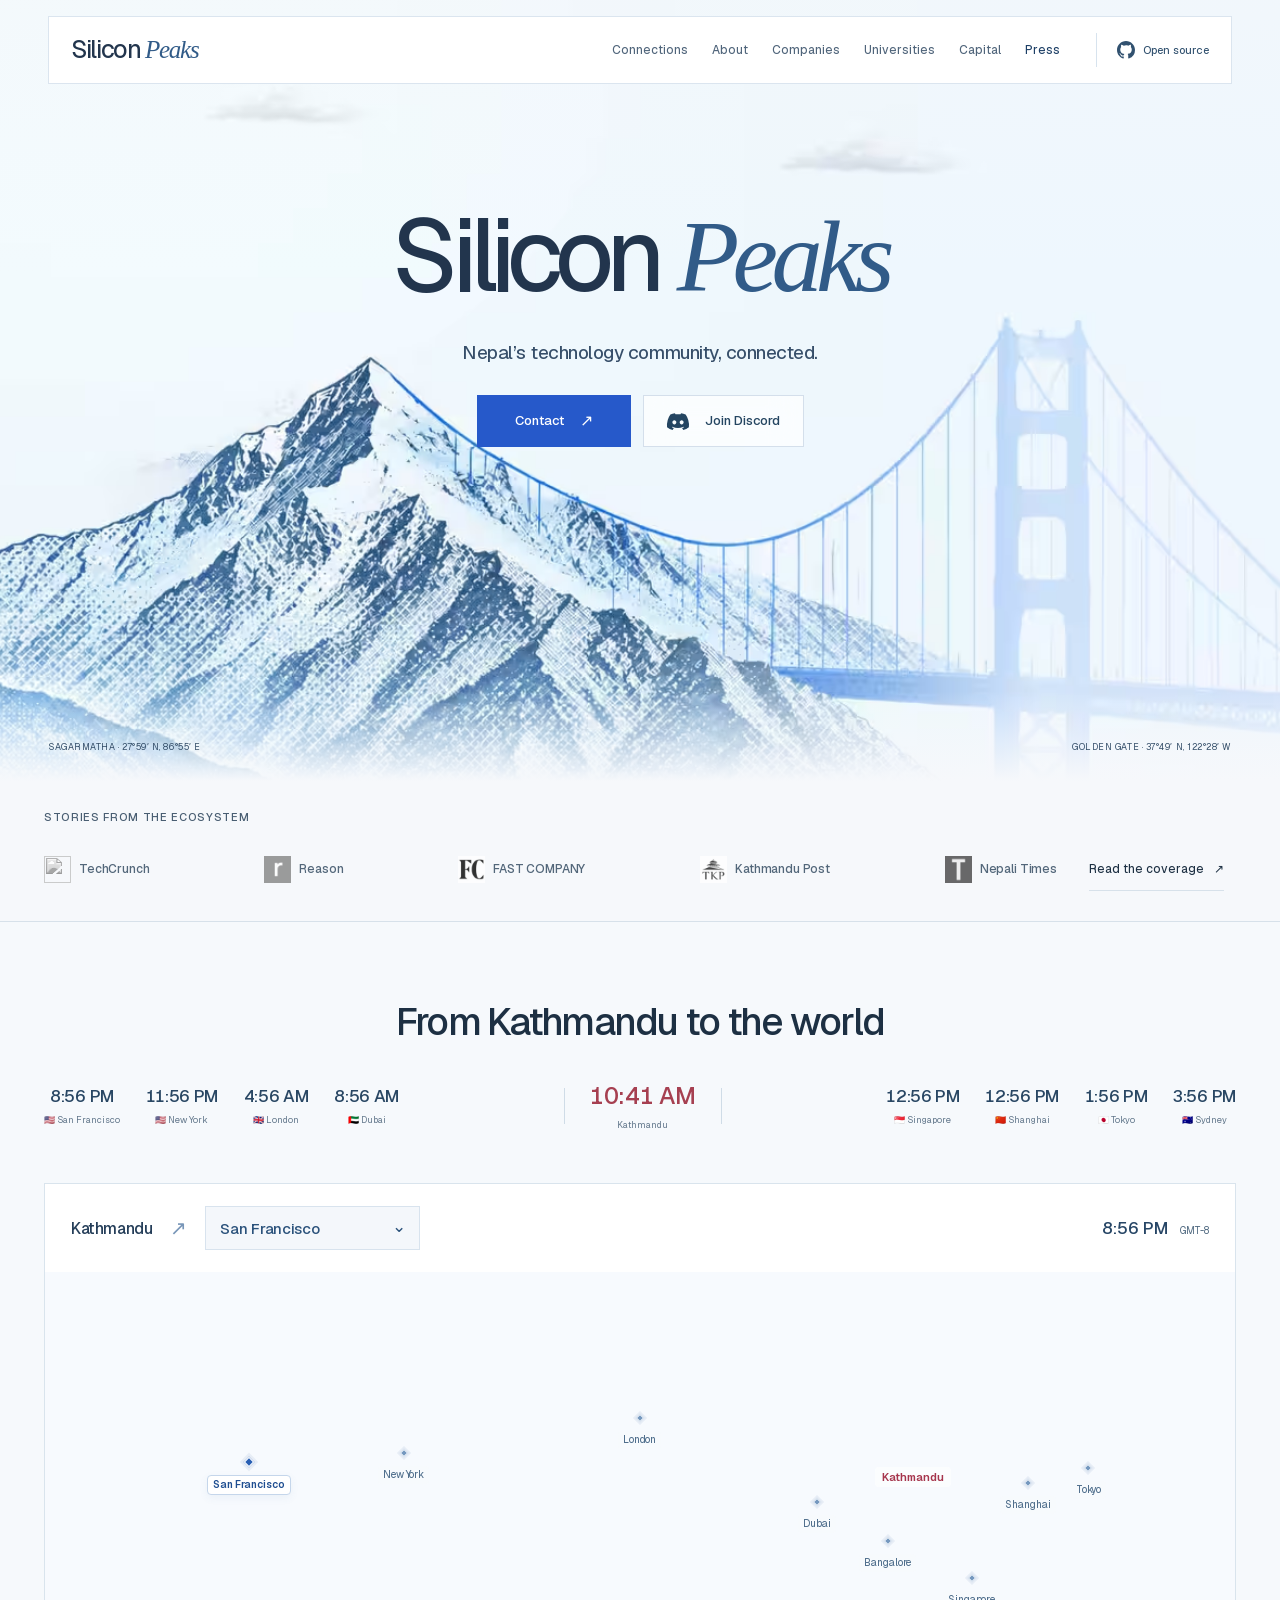
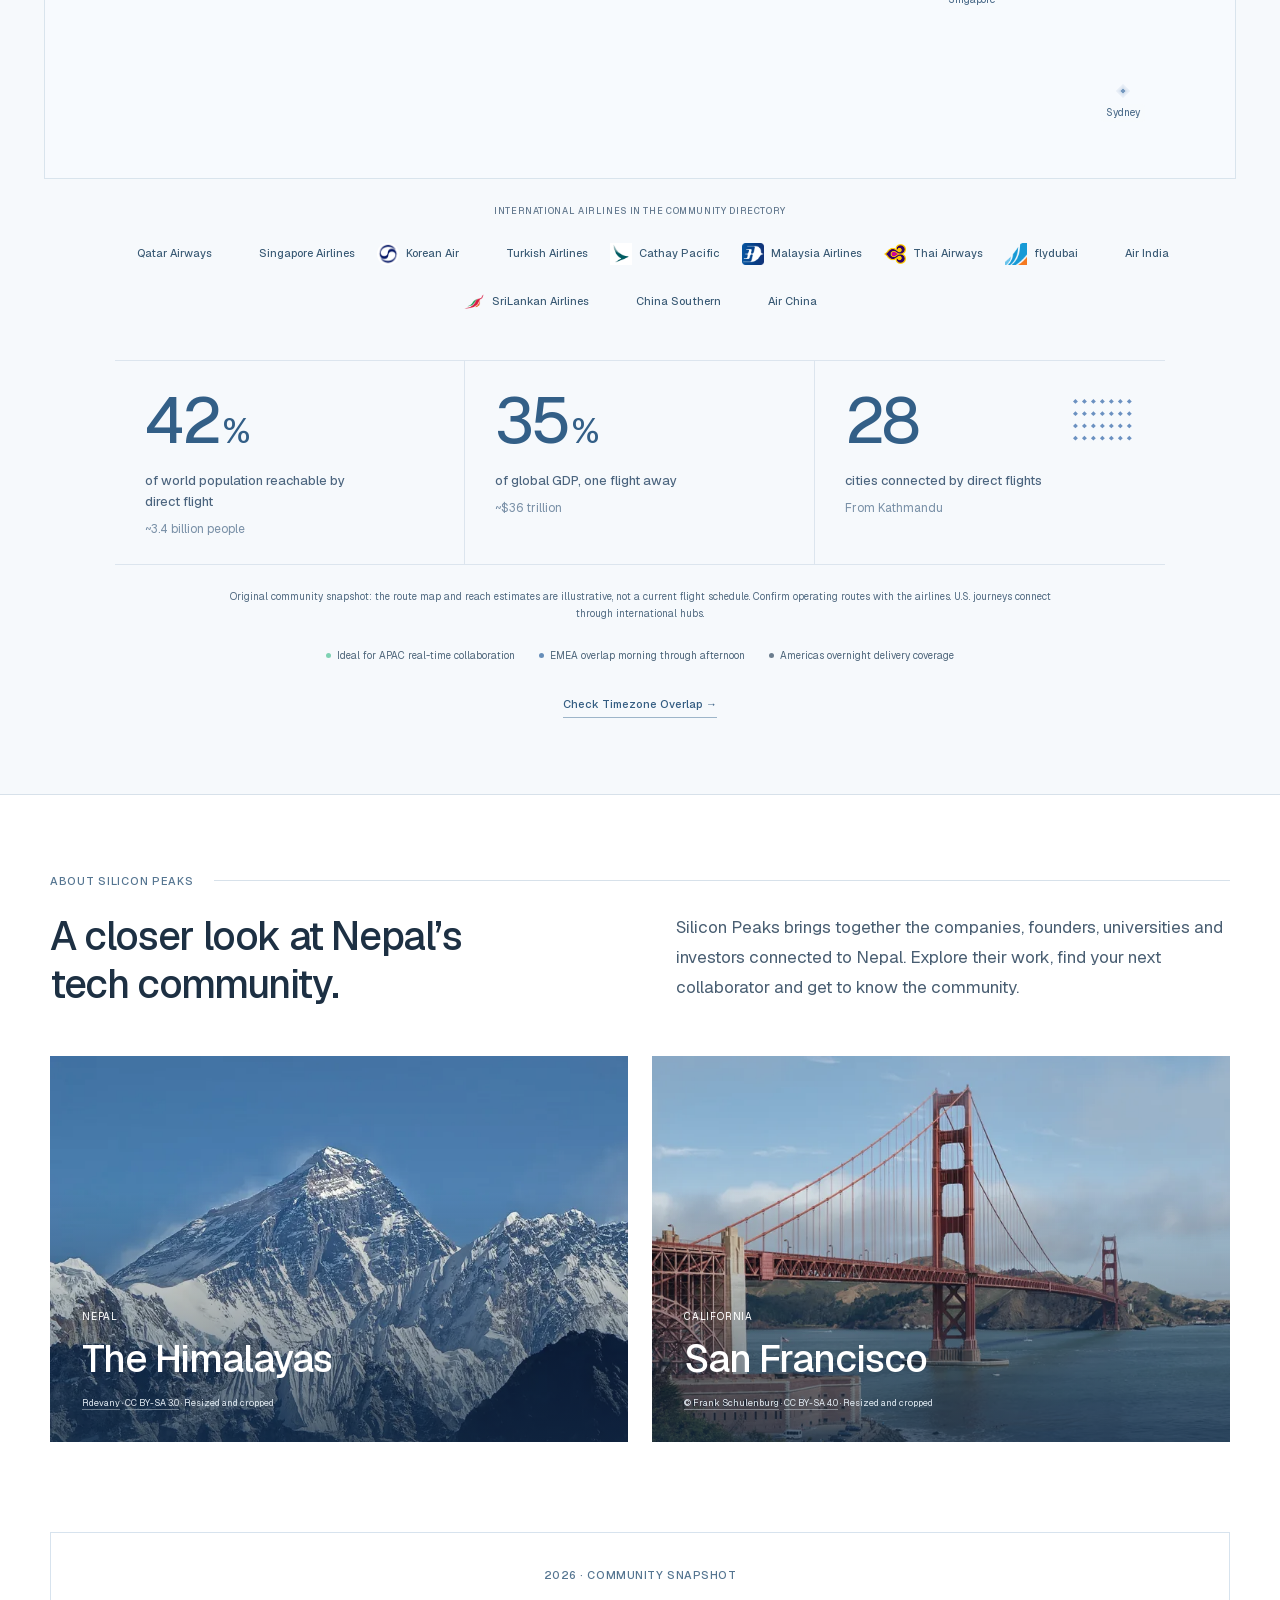
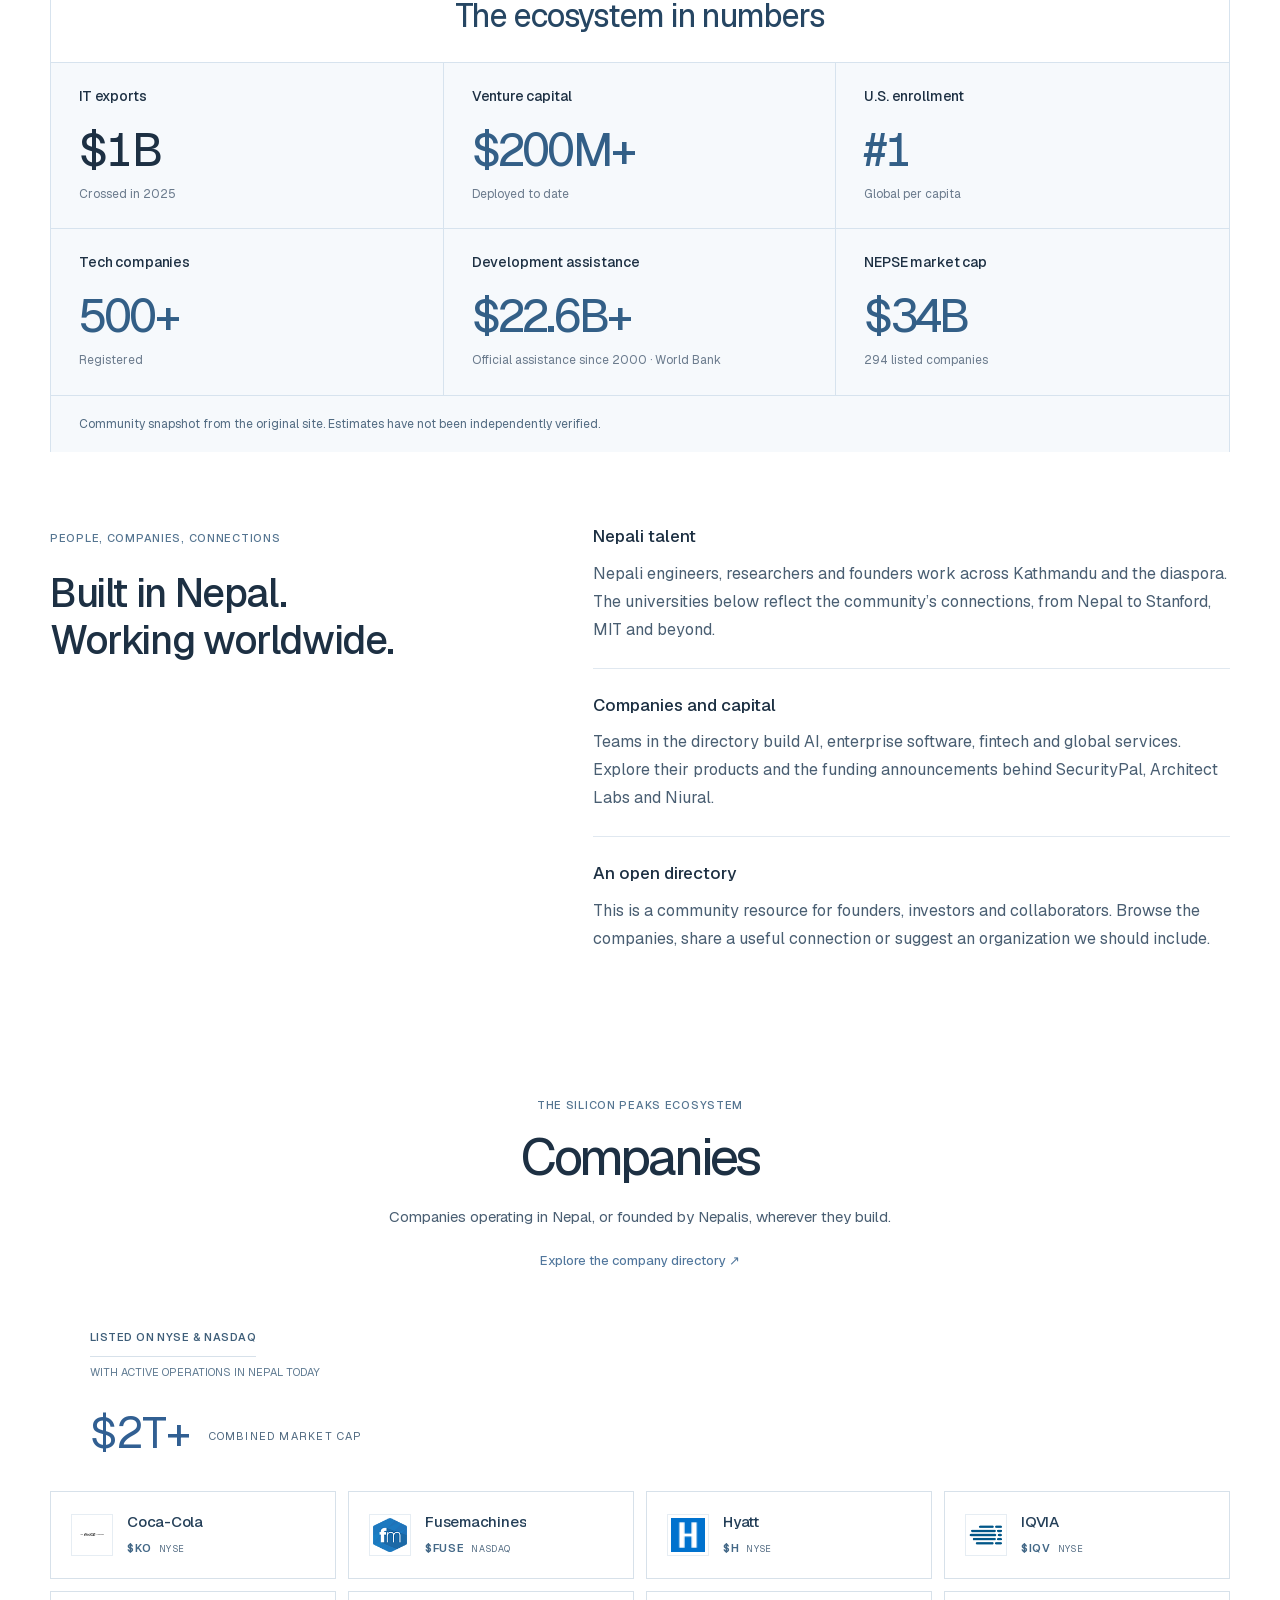
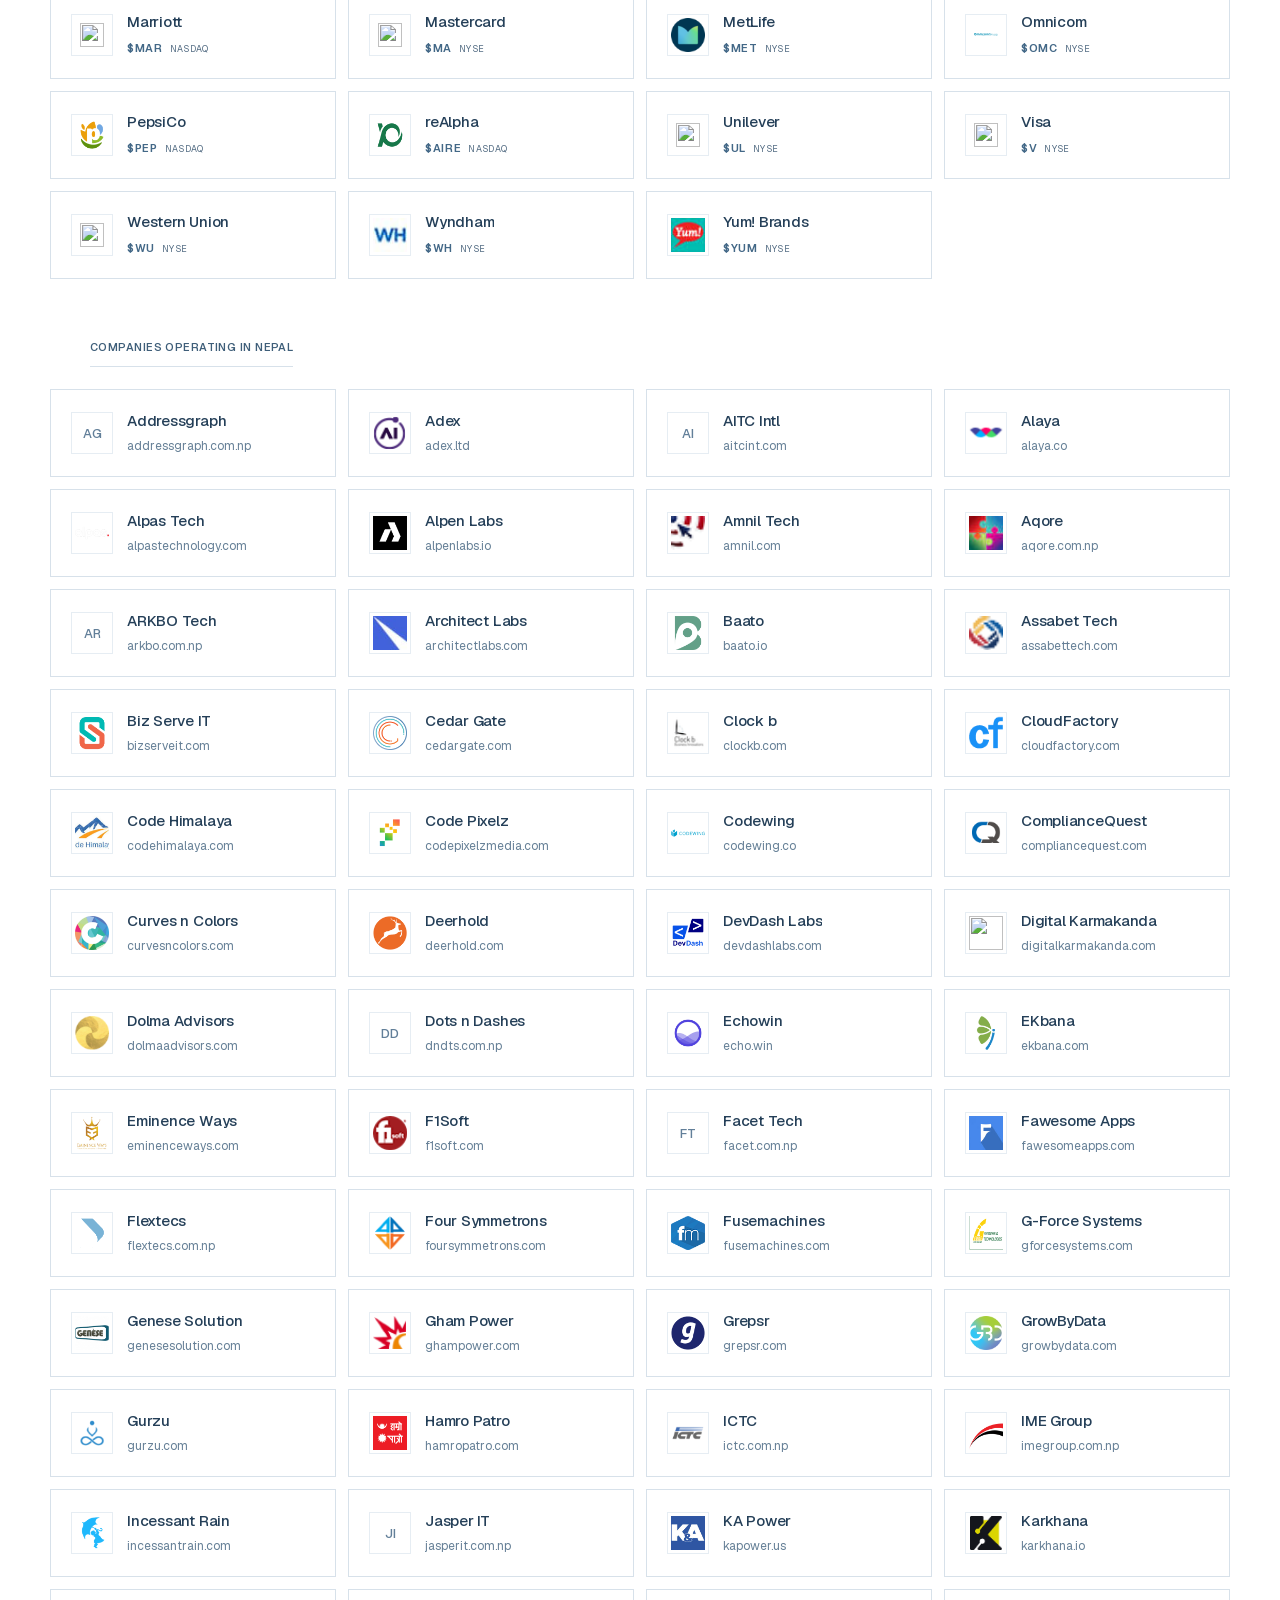
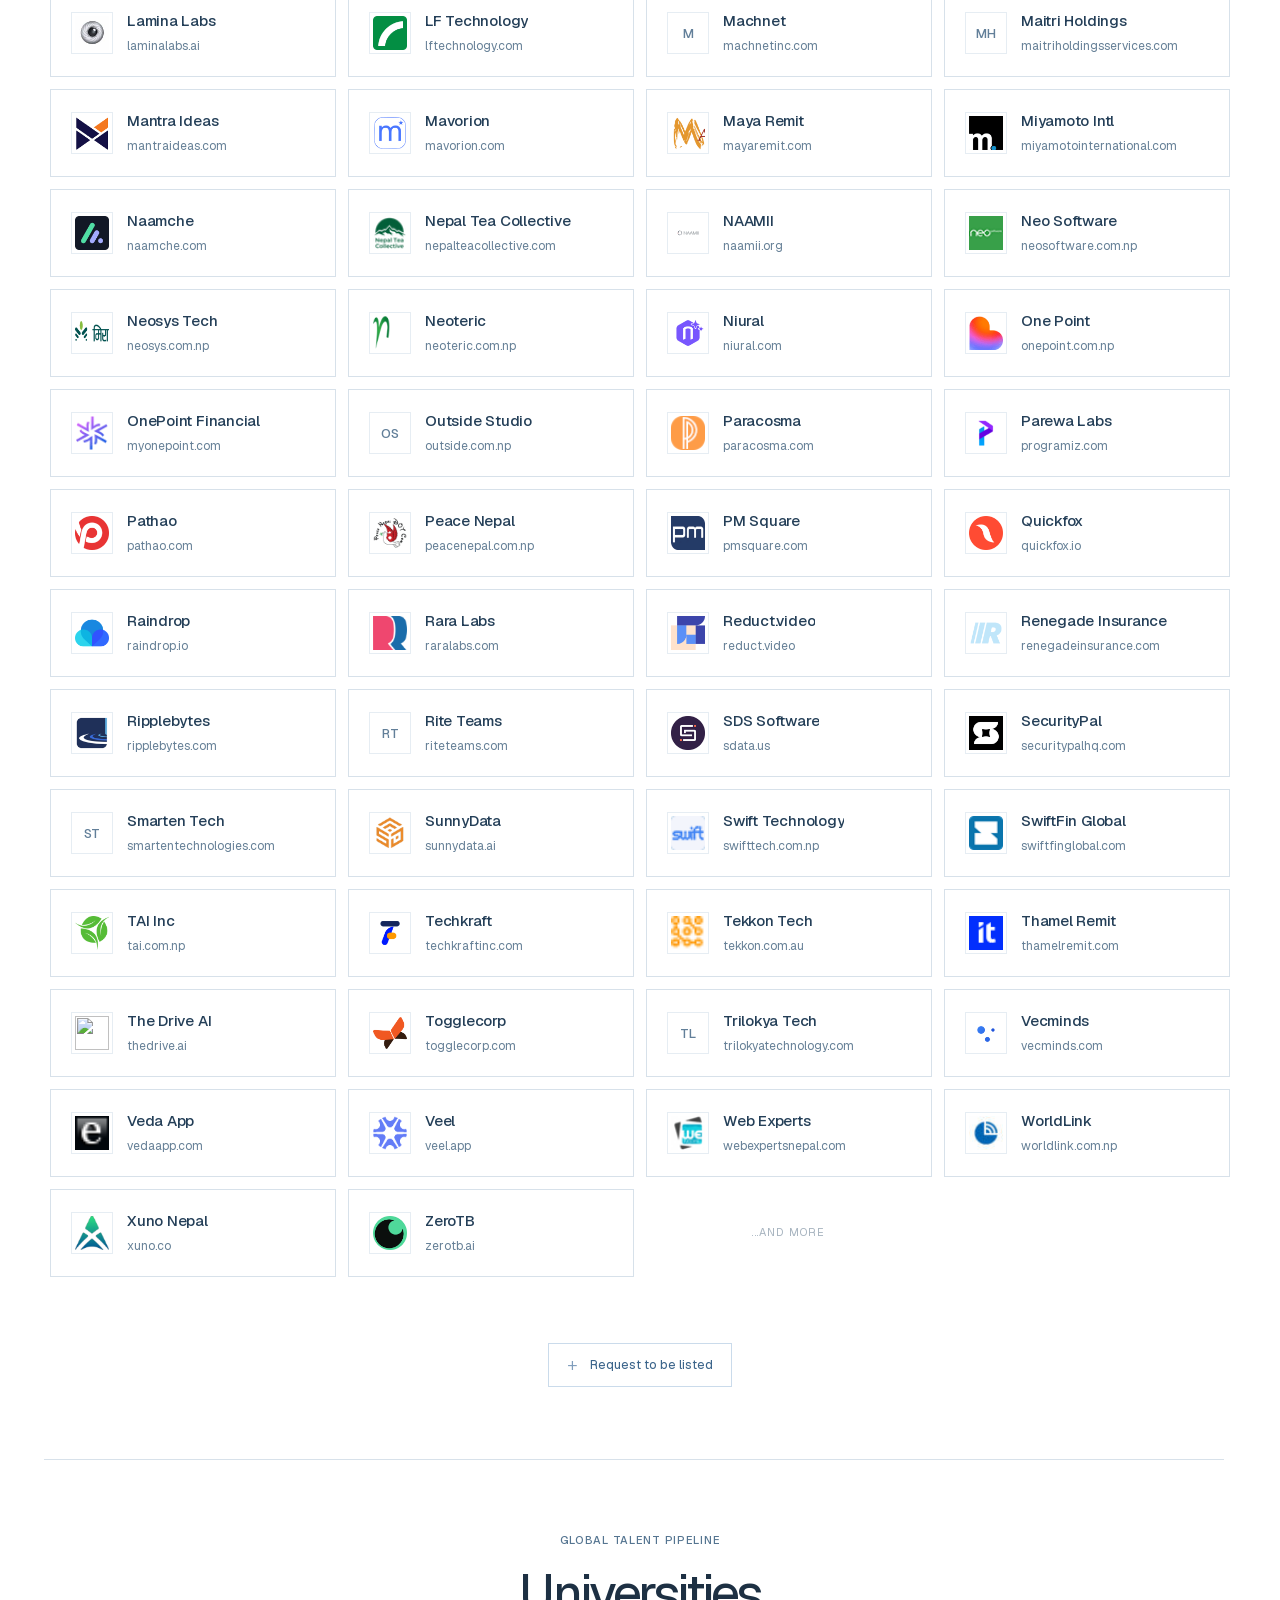
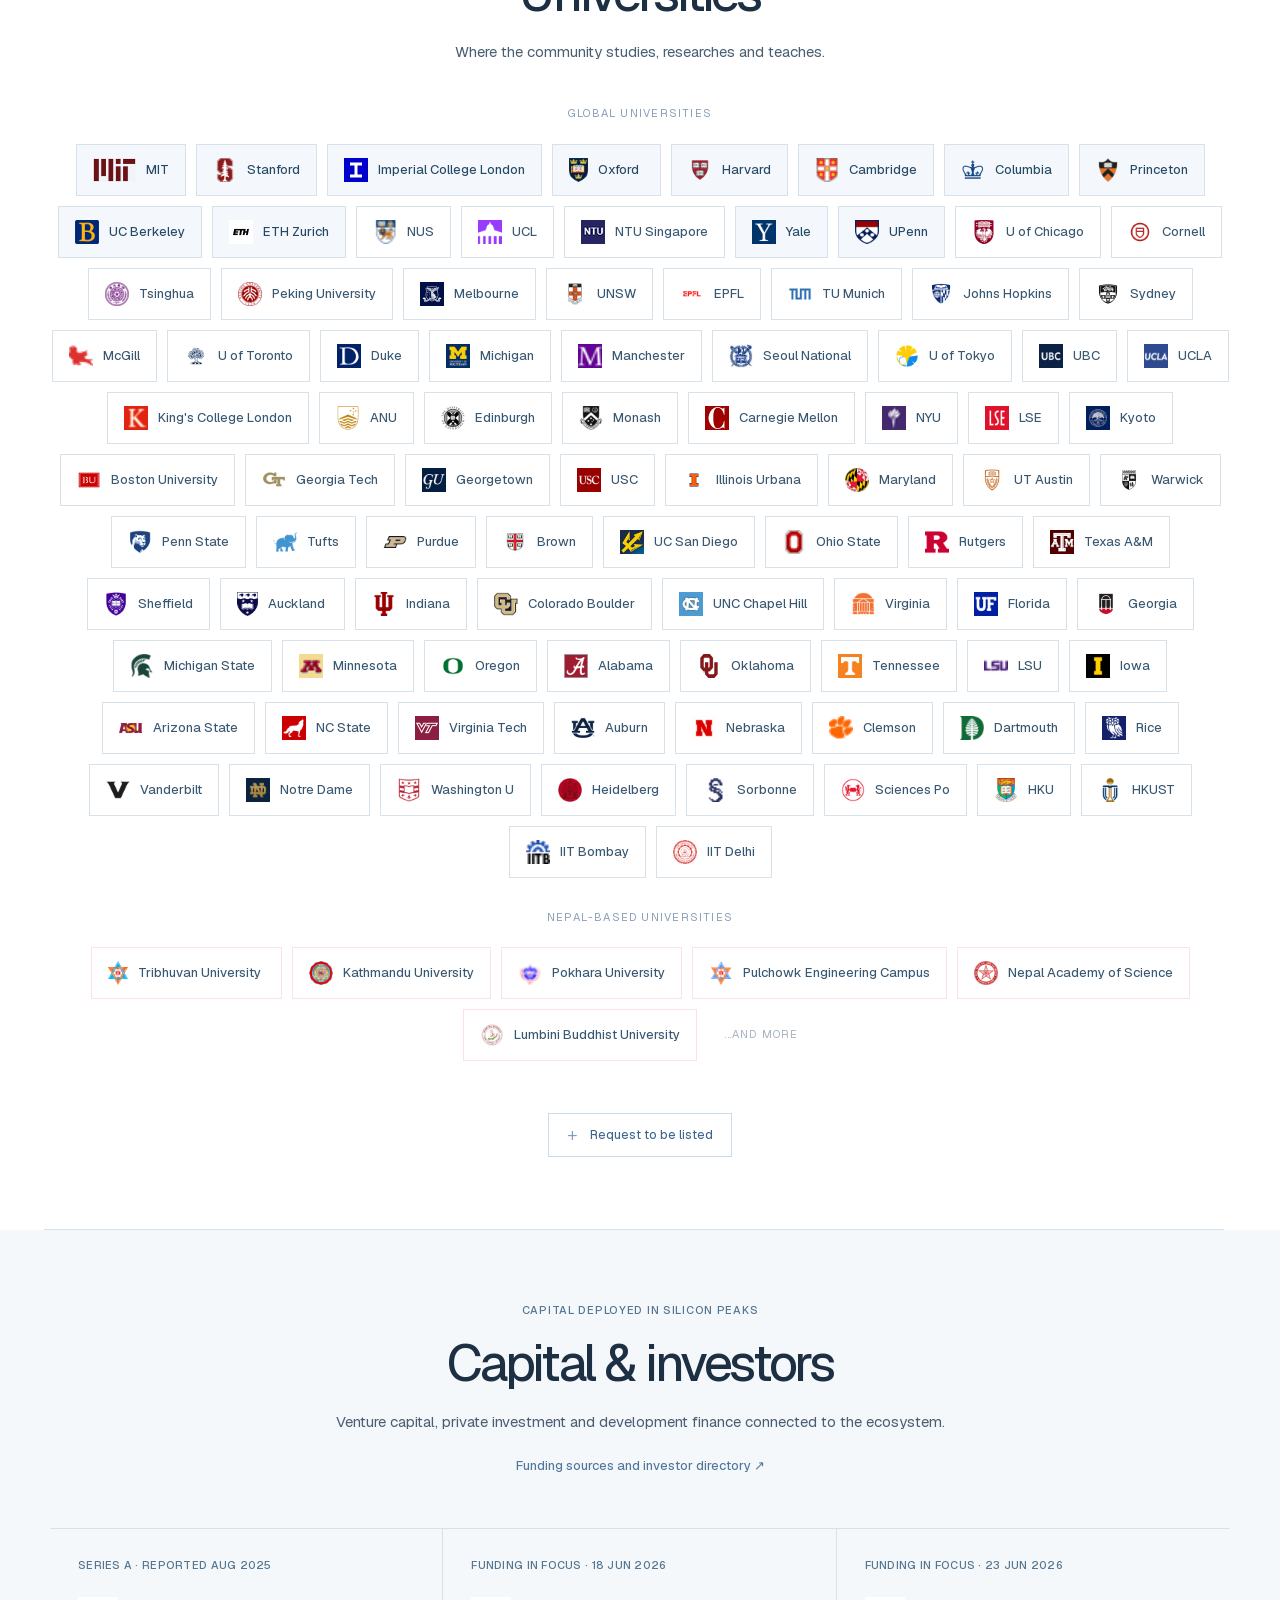
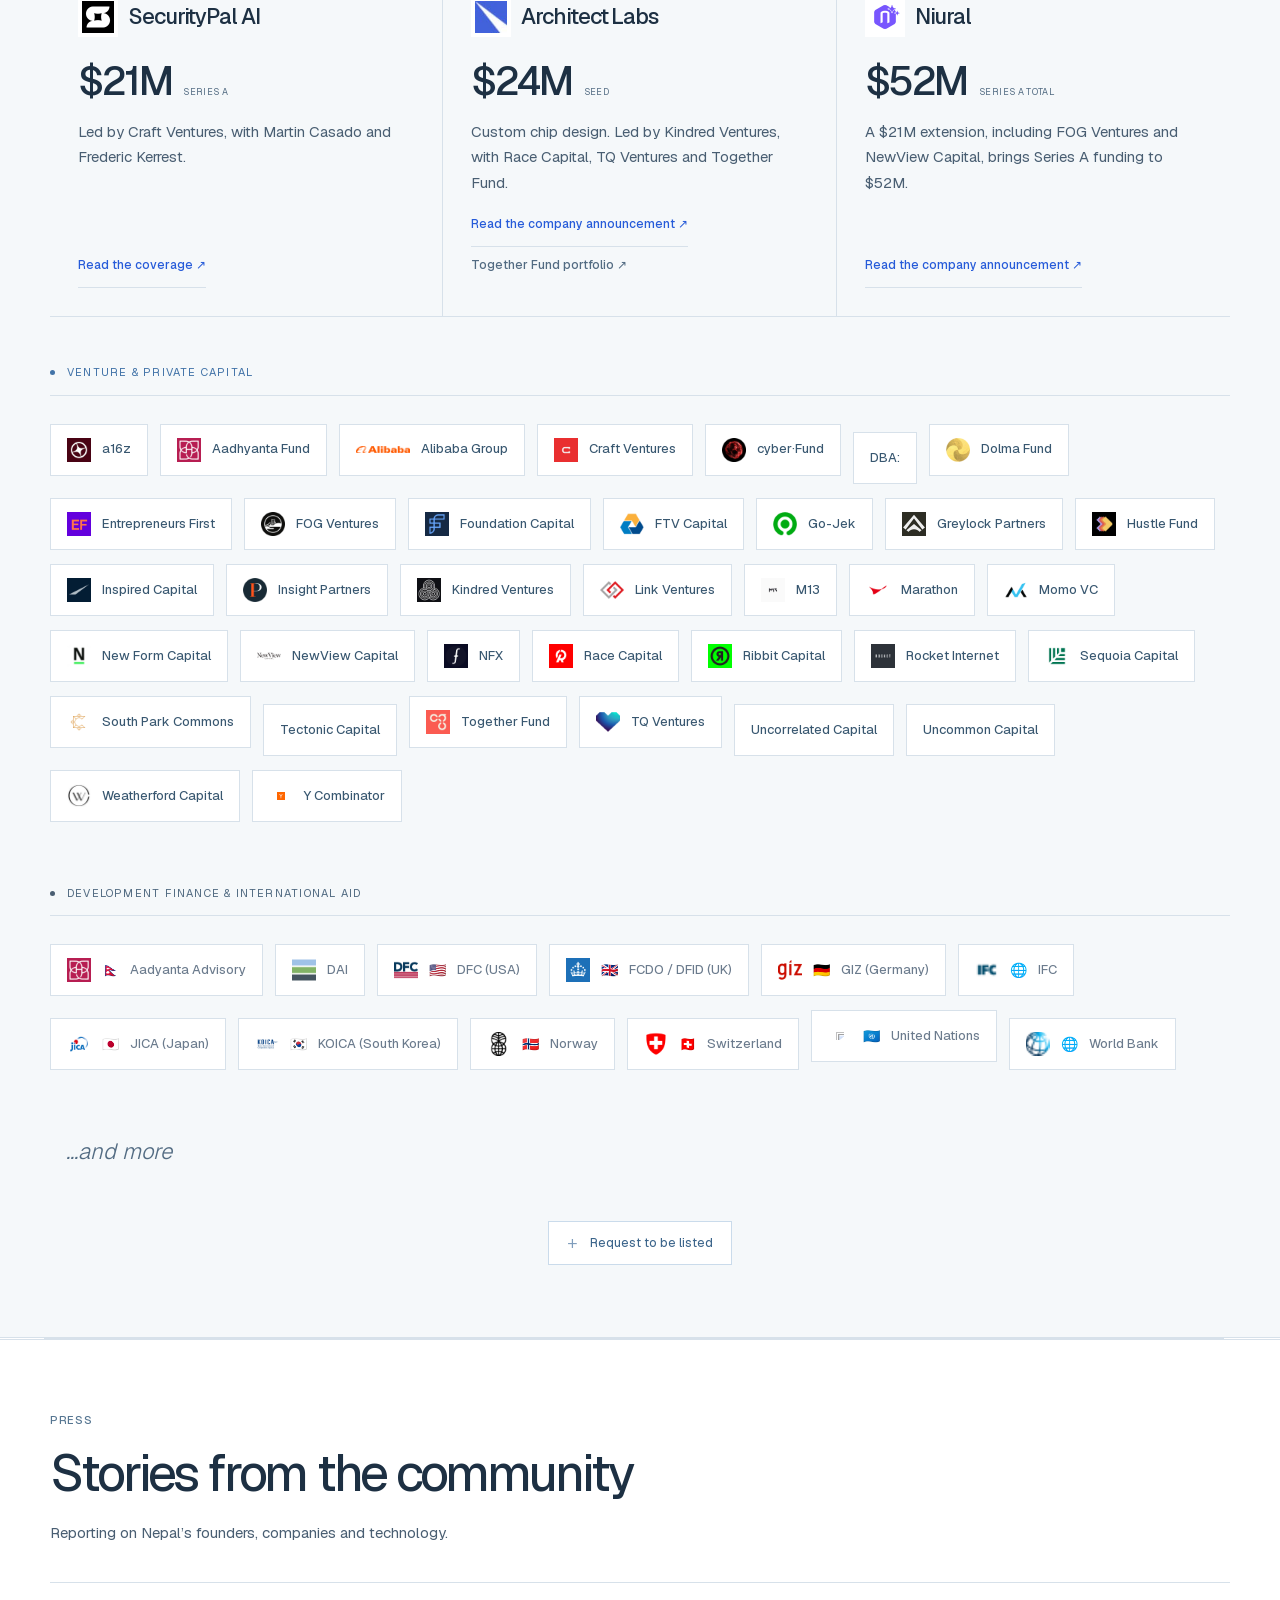
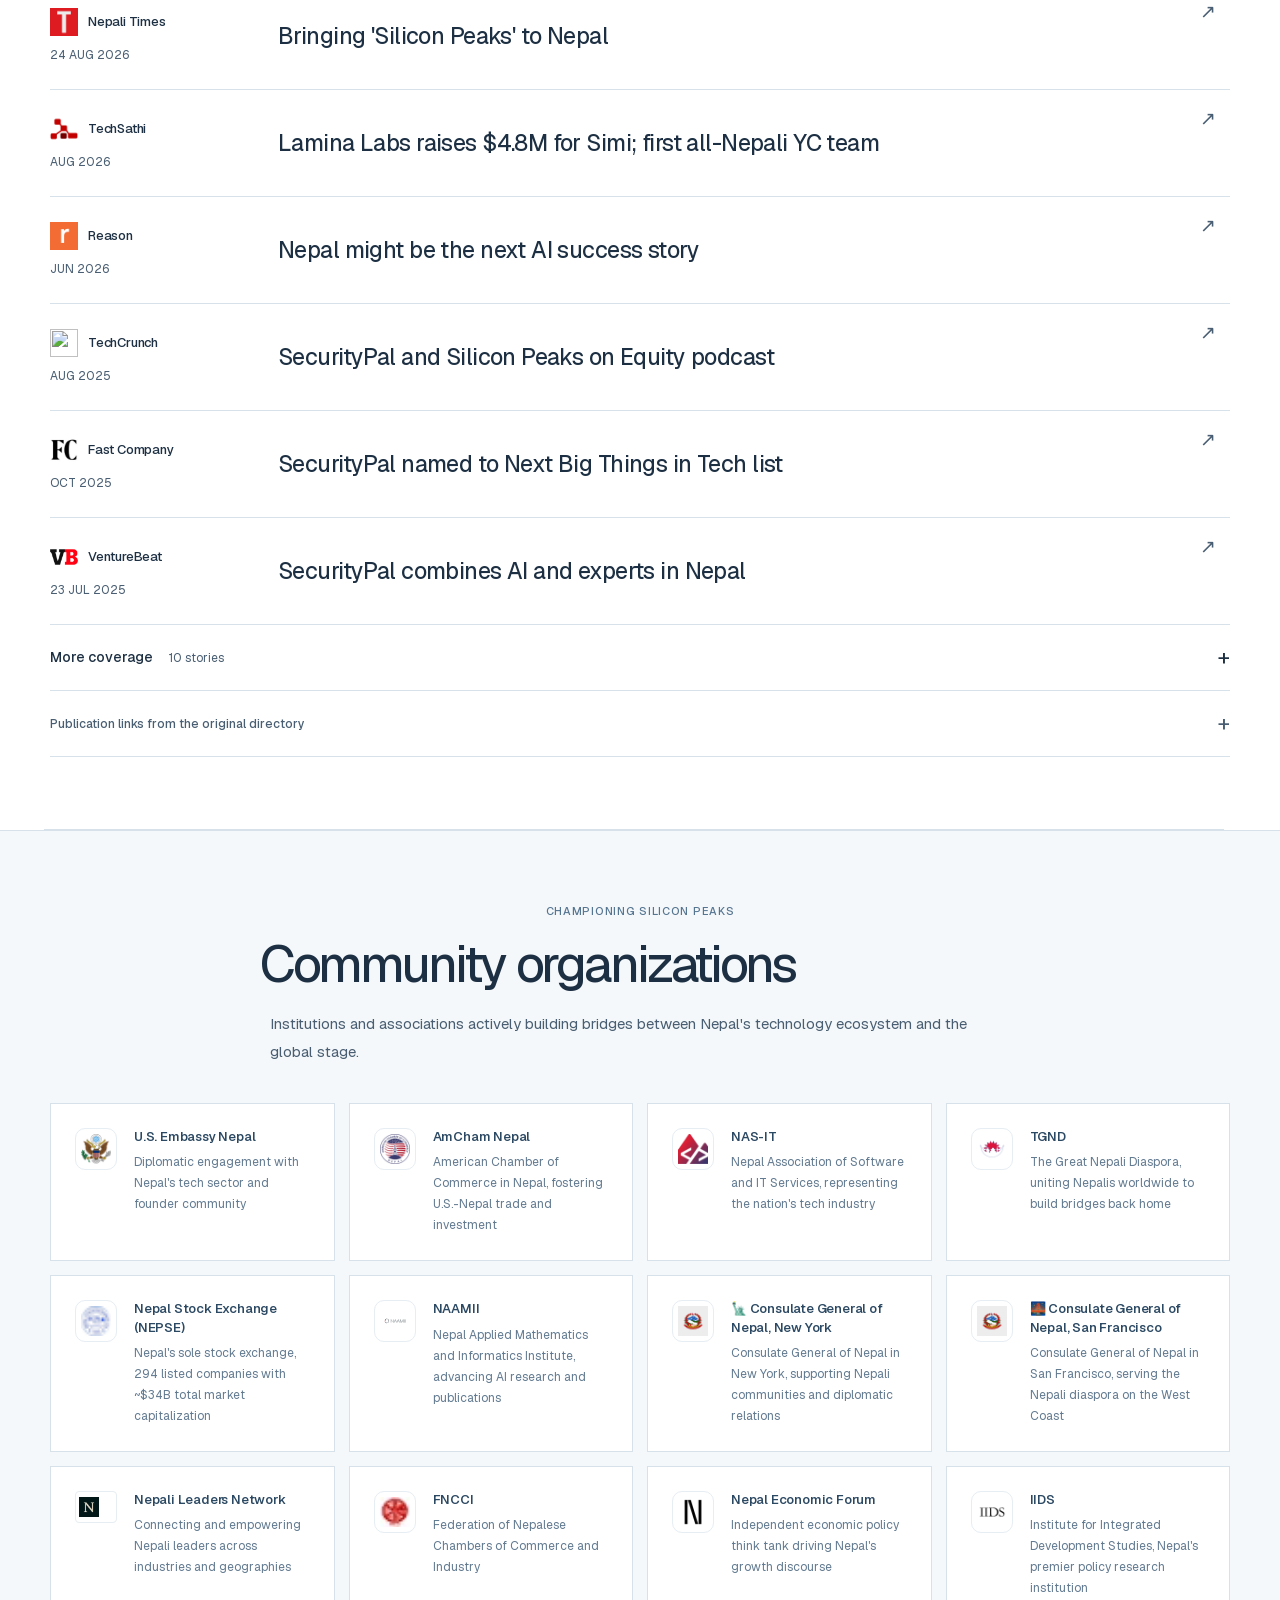
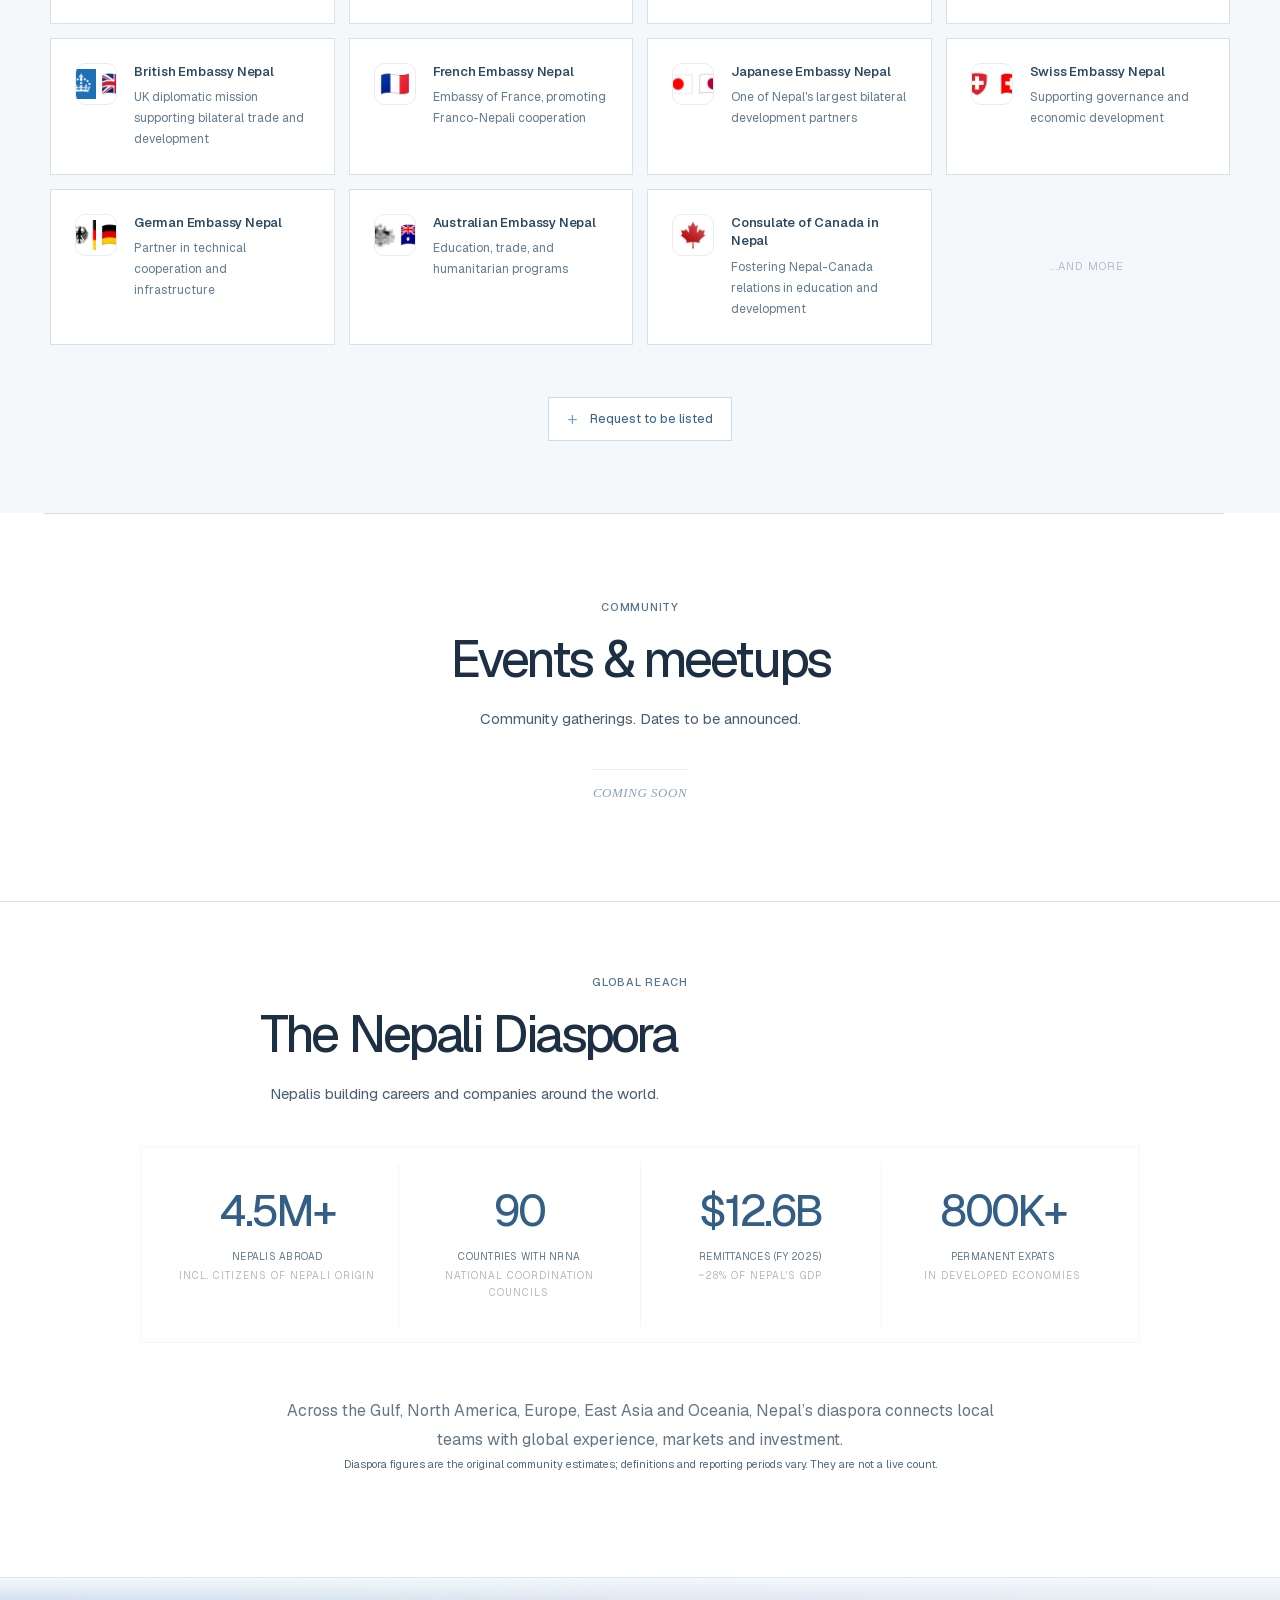
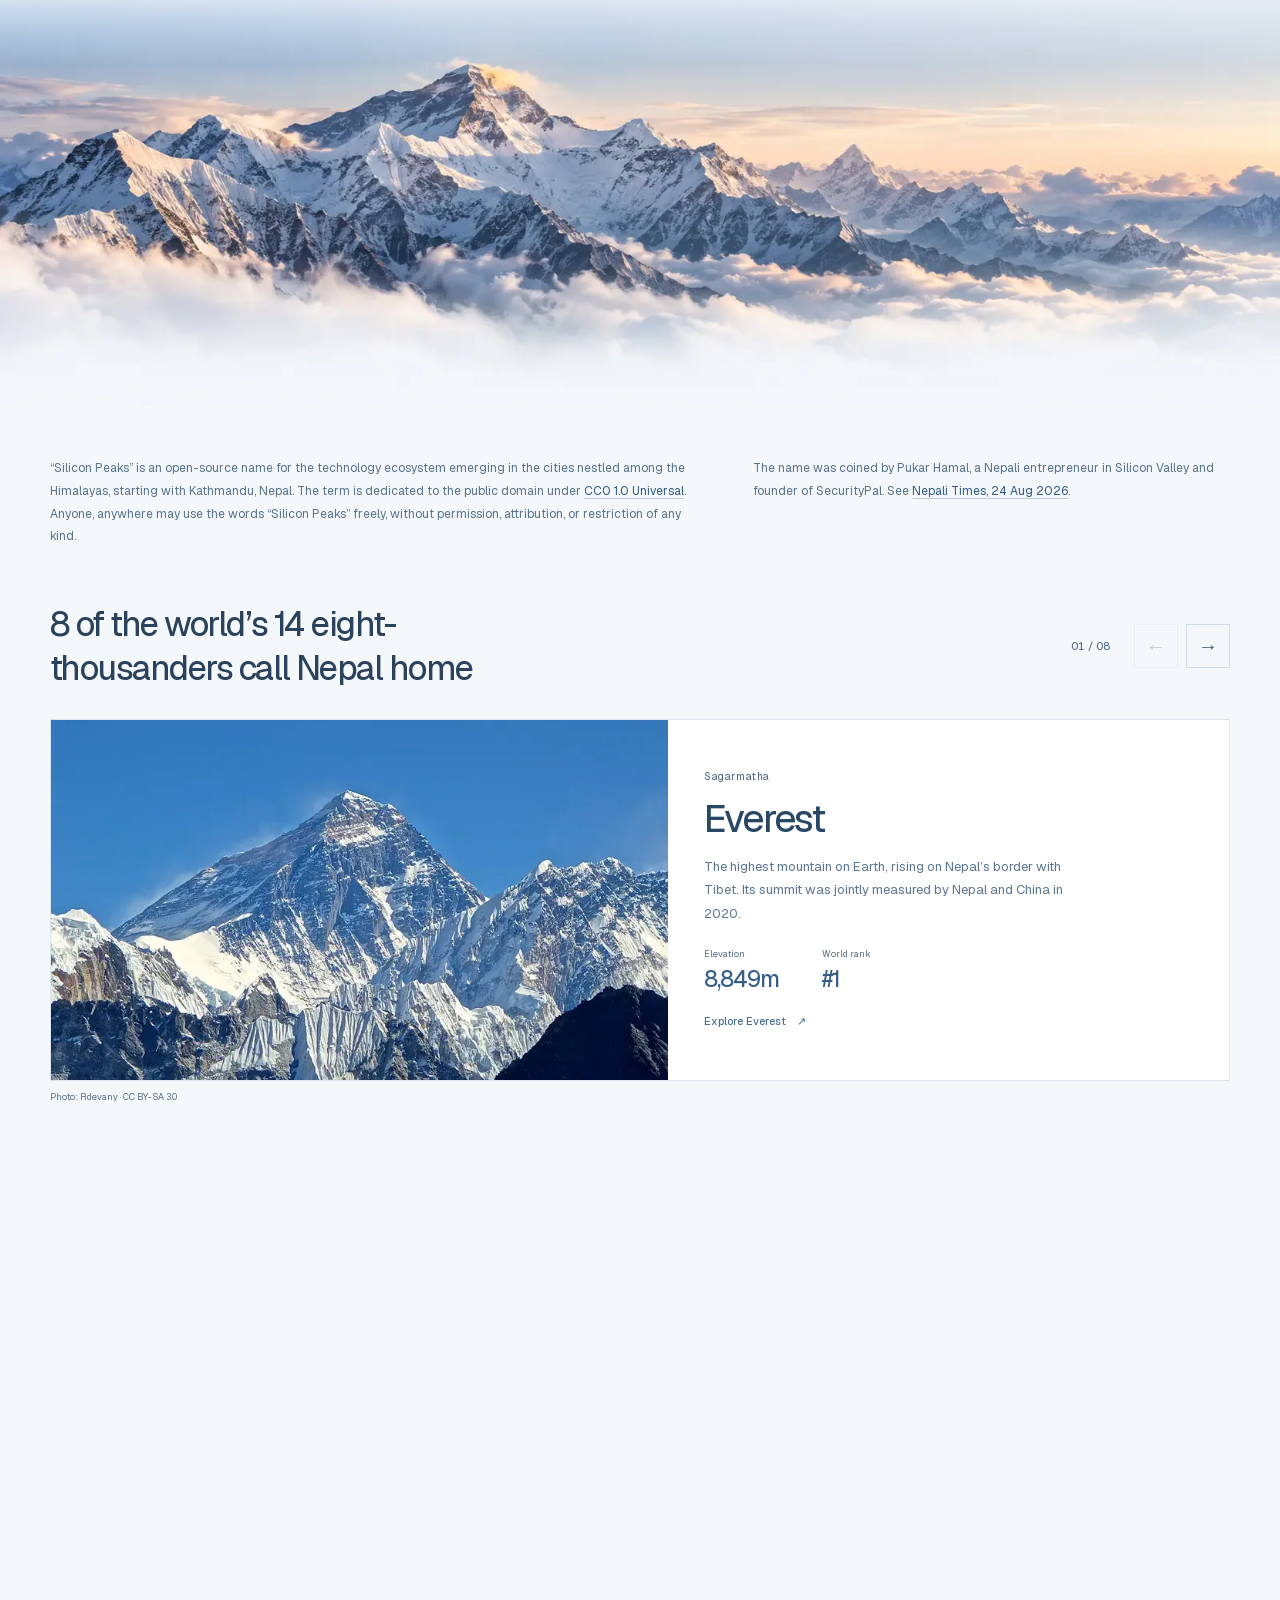
==== commit a910a91a: "Replace decorative section dividers with a single aligned rule" ====
--- a/index.html
+++ b/index.html
@@ -1157,7 +1157,7 @@
 </a>
 <div class="co-more">...and more</div></a></div>
 <div class="contribute-link"><button class="contrib-trigger" data-type="listing" type="button">Request to be listed</button></div></div>
-</section><div aria-hidden="true" class="section-divider"><span></span></div>
+</section><div aria-hidden="true" class="section-divider"></div>
 <section aria-label="Universities represented" id="universities">
 <div class="w-full">
 <div class="sec-head rev">
@@ -1271,7 +1271,7 @@
 <span class="uni-more">...and more</span>
 </div>
 <div class="contribute-link"><button class="contrib-trigger" data-type="listing" type="button">Request to be listed</button></div></div>
-</section><div aria-hidden="true" class="section-divider"><span></span></div>
+</section><div aria-hidden="true" class="section-divider"></div>
 <section aria-label="Investors backing the ecosystem" id="investors">
 <div class="w-full">
 <div class="inv-head rev">
@@ -1293,7 +1293,7 @@
 <div class="inv-names"><a class="inv-name dev has-logo" href="https://aadhyanta.com" rel="noopener" target="_blank"><img alt="" class="inv-fav" decoding="async" height="40" loading="lazy" src="/assets/logos/aadhyanta-com.png" width="40"/><span class="inv-flag">🇳🇵</span>Aadyanta Advisory</a><a class="inv-name dev has-logo" href="https://dai.com" rel="noopener" target="_blank"><img alt="" class="inv-fav" decoding="async" height="40" loading="lazy" src="/assets/logos/dai-com.png" width="40"/>DAI</a><a class="inv-name dev has-logo" href="https://dfc.gov" rel="noopener" target="_blank"><img alt="" class="inv-fav" decoding="async" height="40" loading="lazy" src="/assets/logos/dfc-gov.png" width="40"/><span class="inv-flag">🇺🇸</span>DFC (USA)</a><a class="inv-name dev has-logo" href="https://gov.uk" rel="noopener" target="_blank"><img alt="" class="inv-fav" decoding="async" height="40" loading="lazy" src="/assets/logos/gov-uk.png" width="40"/><span class="inv-flag">🇬🇧</span>FCDO / DFID (UK)</a><a class="inv-name dev has-logo" href="https://giz.de" rel="noopener" target="_blank"><img alt="" class="inv-fav" decoding="async" height="40" loading="lazy" src="/assets/logos/giz-de.png" width="40"/><span class="inv-flag">🇩🇪</span>GIZ (Germany)</a><a class="inv-name dev has-logo" href="https://ifc.org" rel="noopener" target="_blank"><img alt="" class="inv-fav" decoding="async" height="40" loading="lazy" src="/assets/logos/ifc-org.png" width="40"/><span class="inv-flag">🌐</span>IFC</a><a class="inv-name dev has-logo" href="https://jica.go.jp" rel="noopener" target="_blank"><img alt="" class="inv-fav" decoding="async" height="40" loading="lazy" src="/assets/logos/jica-go-jp.png" width="40"/><span class="inv-flag">🇯🇵</span>JICA (Japan)</a><a class="inv-name dev has-logo" href="https://koica.go.kr" rel="noopener" target="_blank"><img alt="" class="inv-fav" decoding="async" height="40" loading="lazy" src="/assets/logos/koica.png" width="40"/><span class="inv-flag">🇰🇷</span>KOICA (South Korea)</a><a class="inv-name dev has-logo" href="https://norad.no" rel="noopener" target="_blank"><img alt="" class="inv-fav" decoding="async" height="40" loading="lazy" src="/assets/logos/norad-no.png" width="40"/><span class="inv-flag">🇳🇴</span>Norway</a><a class="inv-name dev has-logo" href="https://eda.admin.ch" rel="noopener" target="_blank"><img alt="" class="inv-fav" decoding="async" height="40" loading="lazy" src="/assets/logos/eda-admin-ch.png" width="40"/><span class="inv-flag">🇨🇭</span>Switzerland</a><a class="inv-name dev has-logo" href="https://un.org" rel="noopener" target="_blank"><img alt="" class="inv-fav" decoding="async" height="40" loading="lazy" src="/logos/marks/unitednations.svg" width="40"/><span class="inv-flag">🇺🇳</span>United Nations</a><a class="inv-name dev has-logo" href="https://worldbank.org" rel="noopener" target="_blank"><img alt="" class="inv-fav" decoding="async" height="40" loading="lazy" src="/assets/logos/worldbank-org.png" width="40"/><span class="inv-flag">🌐</span>World Bank</a></div>
 </div>
 <span class="inv-more">...and more</span><div class="contribute-link"><button class="contrib-trigger" data-type="listing" type="button">Request to be listed</button></div></div>
-</section><div aria-hidden="true" class="section-divider"><span></span></div>
+</section><div aria-hidden="true" class="section-divider"></div>
 <section aria-label="Press coverage and milestones" id="press"><div class="w-full">
 <div class="sec-head"><div class="eyebrow-rule"><span class="eyebrow">Press</span></div><h2>Stories from the community</h2><p>Reporting on Nepal’s founders, companies and technology.</p></div>
 <div class="press-grid">
@@ -1341,7 +1341,7 @@
 <a href="https://www.businesswire.com" rel="noopener" target="_blank">Business Wire <span aria-hidden="true">↗</span></a>
 <a href="https://pathao.com" rel="noopener" target="_blank">Pathao <span aria-hidden="true">↗</span></a>
 </div></details>
-</div></section><div aria-hidden="true" class="section-divider"><span></span></div>
+</div></section><div aria-hidden="true" class="section-divider"></div>
 <section aria-label="Organizations supporting Silicon Peaks" id="champions">
 <div class="w-full">
 <div class="sec-head rev">
@@ -1456,7 +1456,7 @@
 <div class="champ-more">...and more</div></div>
 <div class="contribute-link"><button class="contrib-trigger" data-type="listing" type="button">Request to be listed</button></div></div>
 
-</section><div aria-hidden="true" class="section-divider"><span></span></div>
+</section><div aria-hidden="true" class="section-divider"></div>
 <section aria-label="Events, conferences, and meetups" id="events">
 <div class="w-full">
 <div class="sec-head rev" style="text-align:center;margin-bottom:0">
--- a/assets/site.css
+++ b/assets/site.css
@@ -34,7 +34,8 @@
 #events .w-full{padding-top:85px;padding-bottom:85px}.events-soon{font:400 italic 34px/1.4 Georgia,serif;letter-spacing:-.7px;color:#758b9f;margin:36px 0 0}.diaspora-stats{gap:0;border:1px solid #dbe5ee;border-radius:20px;overflow:hidden;padding:16px;background:#f5f8fb}.d-stat{padding:25px 16px}.d-stat-n{font-size:44px}.d-stat-note{font-size:10px}#diaspora{background:var(--sky)}
 footer,body.light footer{background:#f7f9fc;padding:64px 44px 28px;color:#516f88}.footer-nav{gap:18px}.footer-nav-a{font:450 12px/1.6 var(--bd);letter-spacing:0;color:#466981!important;text-transform:none}.footer-w,body.light .footer-w{font:550 21px var(--bd);letter-spacing:-.7px;color:#355975}.footer-c,body.light .footer-c{font:400 10px/1.8 var(--bd);color:#637d92}.footer-c a,body.light .footer-c a{color:#486d88}
 /* Light modal surfaces, focus handling and actual motion preferences. */#tz-feedback{color:#a13d49;font-size:12px;line-height:1.5}
-.rev{opacity:1;transform:none}.js .rev:not(.in){opacity:0;transform:translateY(16px);transition:opacity .65s,transform .65s}.js .rev.in{opacity:1;transform:none;transition:opacity .65s,transform .65s}.motion-paused *,.motion-paused *::before,.motion-paused *::after{animation-play-state:paused!important;scroll-behavior:auto!important;transition:none!important}.motion-paused .rev{opacity:1!important;transform:none!important}.motion-paused .hero-left{opacity:1!important;transform:none!important}
+/* Content stays visible; motion belongs to the film, map and mountain sequence. */
+.rev,.js .rev:not(.in),.js .rev.in{opacity:1;transform:none;transition:none}.motion-paused *,.motion-paused *::before,.motion-paused *::after{animation-play-state:paused!important;scroll-behavior:auto!important;transition:none!important}.motion-paused .rev{opacity:1!important;transform:none!important}.motion-paused .hero-left{opacity:1!important;transform:none!important}
 @media(min-width:1800px){.hero-body{padding-left:max(8vw,calc((100vw - 1500px)/2))}.hero-caption{left:max(8vw,calc((100vw - 1500px)/2))}}
 @media(max-width:1150px){.nav-links{gap:14px}#nav{gap:22px;padding-left:26px;padding-right:26px}.nav-panel{gap:20px}.nav-brand{font-size:19px}.tz-strip{gap:10px}.tz-before,.tz-after{gap:14px}.tz-city-time,body.light .tz-city-time{font-size:14px}.tz-ktm{padding:0 14px}.tz-ktm .tz-city-time{font-size:21px}.co-grid{grid-template-columns:repeat(3,minmax(0,1fr))}.stat-inner{grid-template-columns:repeat(3,minmax(0,1fr))}.stat-n,.stat:first-child .stat-n{font-size:44px}.stat:nth-child(3n){border:0}.stat:nth-child(-n+3){border-bottom:1px solid var(--line)!important}.press-grid{grid-template-columns:repeat(2,minmax(0,1fr))}}
 @media(max-width:1024px){#nav .nav-panel{position:absolute;top:100%;left:0;right:0;padding:24px;background:#f8fbfe;border-bottom:1px solid #d5e1eb;box-shadow:0 12px 25px #274d7110}.nav-panel .nav-links{gap:8px}.nav-a{font-size:15px!important;padding:9px!important}.hero{min-height:650px}.hero-body{padding-left:6vw}.hero-caption{left:6vw}.tz-strip{flex-wrap:wrap;justify-content:center;gap:24px}.tz-before,.tz-after{gap:22px}.tz-ktm{padding:0 18px}.tz-city-name{font-size:9px}}
--- a/assets/snow.css
+++ b/assets/snow.css
@@ -255,11 +255,9 @@
 .contrib-trigger:hover{background:#edf4fa;border-color:#91afca}
 .contrib-trigger{min-height:44px}
 .contribute-link{margin-top:30px;padding:22px 0 0}
-.section-divider{display:flex;align-items:center;gap:19px;max-width:1180px;margin:0 auto;color:#b1c7dc}
-.section-divider::before,.section-divider::after{content:'';flex:1;border-block:1px solid #dce6ef;height:5px}
-.section-divider span{display:block;width:7px;height:7px;border:1px solid currentColor;transform:rotate(45deg);box-shadow:7px -7px 0 -2px #779bbd,-7px 7px 0 -2px #779bbd}
+.section-divider{max-width:1180px;height:0;margin:0 auto;border-top:1px solid var(--line)}
 @media(max-width:1280px){.section-divider{margin-inline:44px}}
-@media(max-width:700px){.section-divider{margin-inline:22px;gap:15px}.contribute-link{margin-top:24px;padding-top:12px}.contrib-trigger{padding:12px 17px}}
+@media(max-width:700px){.section-divider{margin-inline:22px}.contribute-link{margin-top:24px;padding-top:12px}.contrib-trigger{padding:12px 17px}}
 @media(max-width:600px){.contrib-modal-overlay{padding:16px}.contrib-modal{max-height:calc(100dvh - 32px);padding:25px 22px}.contrib-title{font-size:25px;margin-top:22px}.contrib-desc{font-size:12px}.contrib-email-row{gap:8px;padding:12px}.contrib-email{font-size:11px}.contrib-copy{padding:8px;font-size:10px}.contrib-checklist li{font-size:11px}}
 /* Readable secondary text throughout the Snow palette. */
 body.light{--mist-lo:#526b82}
@@ -357,7 +355,6 @@
 .capital-notes article{border:0;border-right:1px solid var(--line);border-radius:0;padding:28px;background:transparent}
 .capital-notes article:last-child{border-right:0}.capital-notes p{font-size:15px;line-height:1.7}.capital-notes a{font-size:12px;min-height:32px}.capital-notes .secondary-source{font-size:12px}
 .capital-notes .eyebrow{font-size:11px;letter-spacing:.025em}
-.section-divider{height:1px;gap:0}.section-divider::before{height:0;border:0;border-top:1px solid var(--line)}.section-divider::after,.section-divider>span{display:none}
 .stat-band .snapshot-heading{padding:28px 32px;background:var(--sky);text-align:center;justify-content:center}
 .stat-band .snapshot-heading h2{font-size:32px;letter-spacing:-.035em;margin-top:12px}
 .stat-band .snapshot-heading .eyebrow{font-size:11px;letter-spacing:.05em}
@@ -384,3 +381,8 @@
  .stat-band .stat-n,.stat-band .stat:first-child .stat-n{font-size:34px}.stat-band .stat-l{max-width:none;font-size:12px;line-height:1.5}.stat-band>.source-note{font-size:11px;line-height:1.6;padding:16px}
  .globe-stat-l,body.light .globe-stat-l{font-size:12px}.reach-detail{font-size:11px}
 }
+
+/* Keep spatial motion in the map and gallery, without floating every link. */
+footer .peaks-section .peak-card:hover{transform:none}
+footer .peaks-section .peak-photo img{transition:none}
+footer .peaks-section .peak-card:hover .peak-photo img{transform:none}
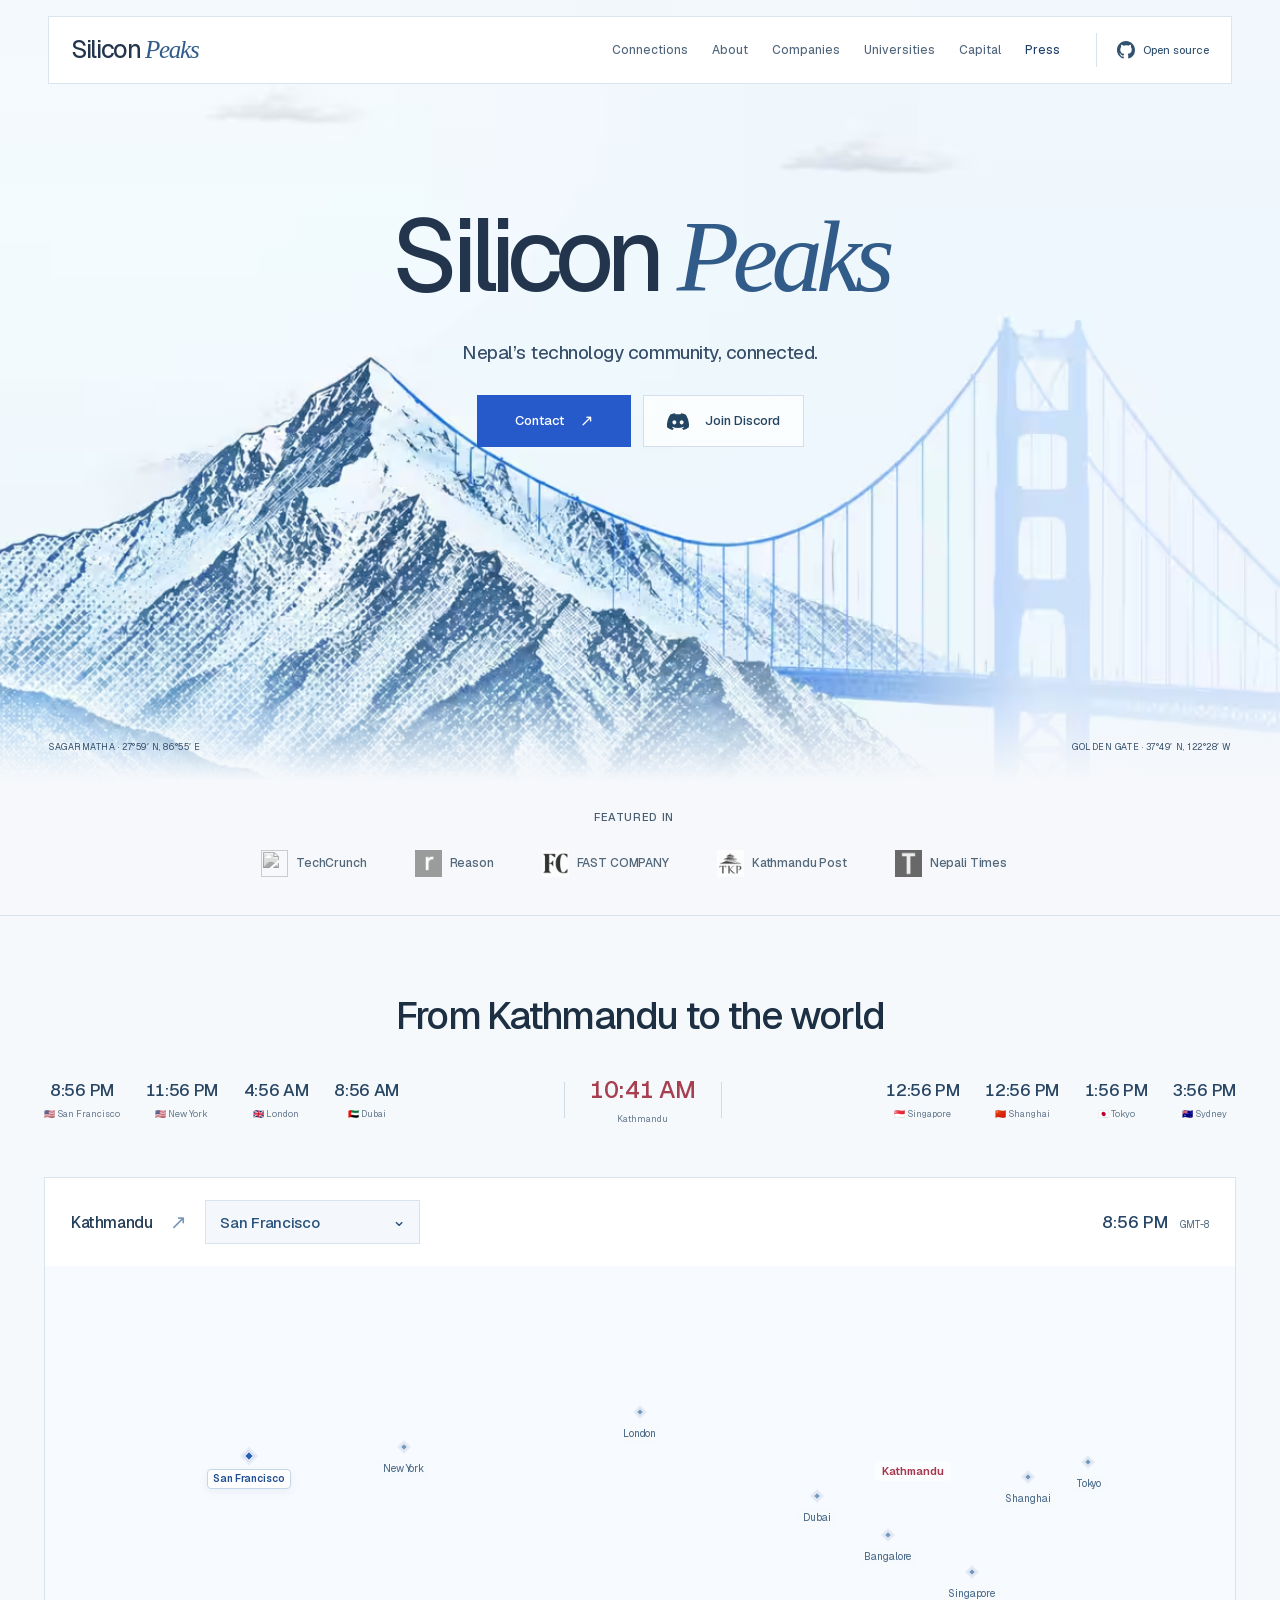
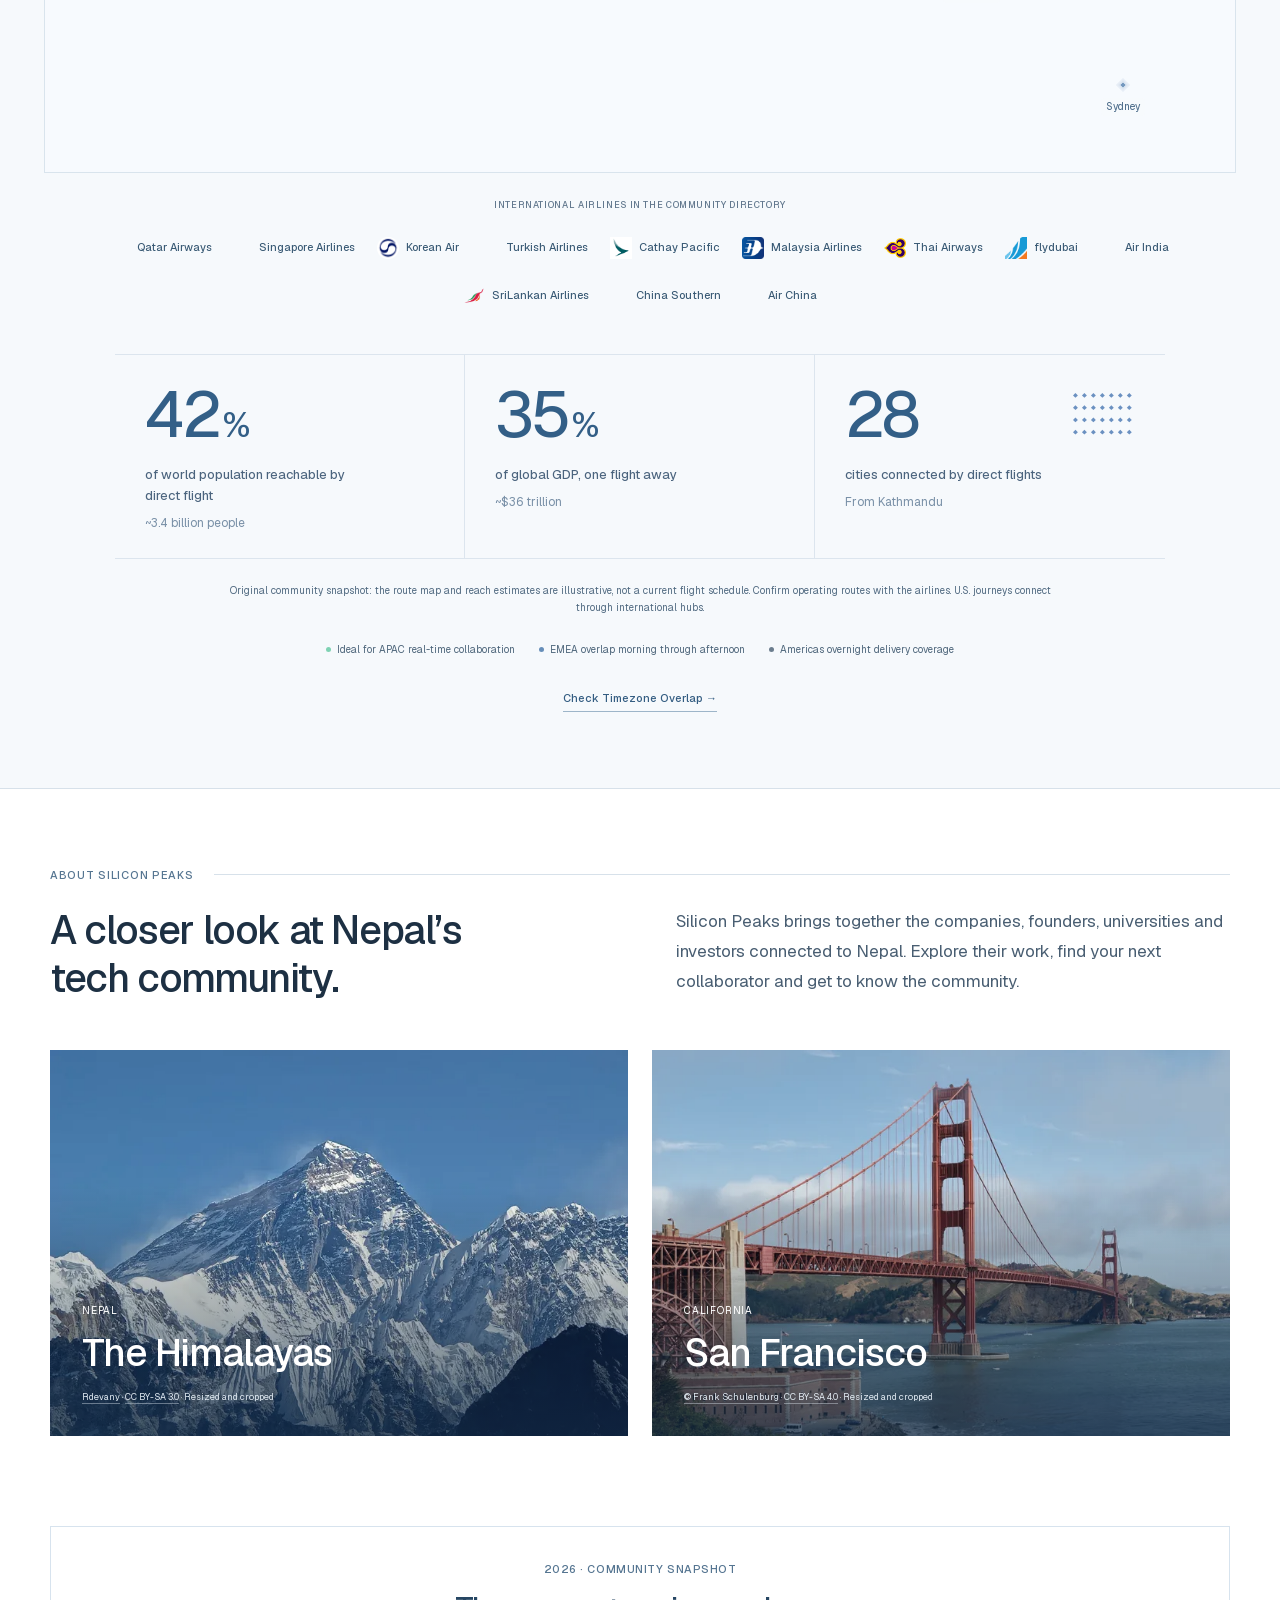
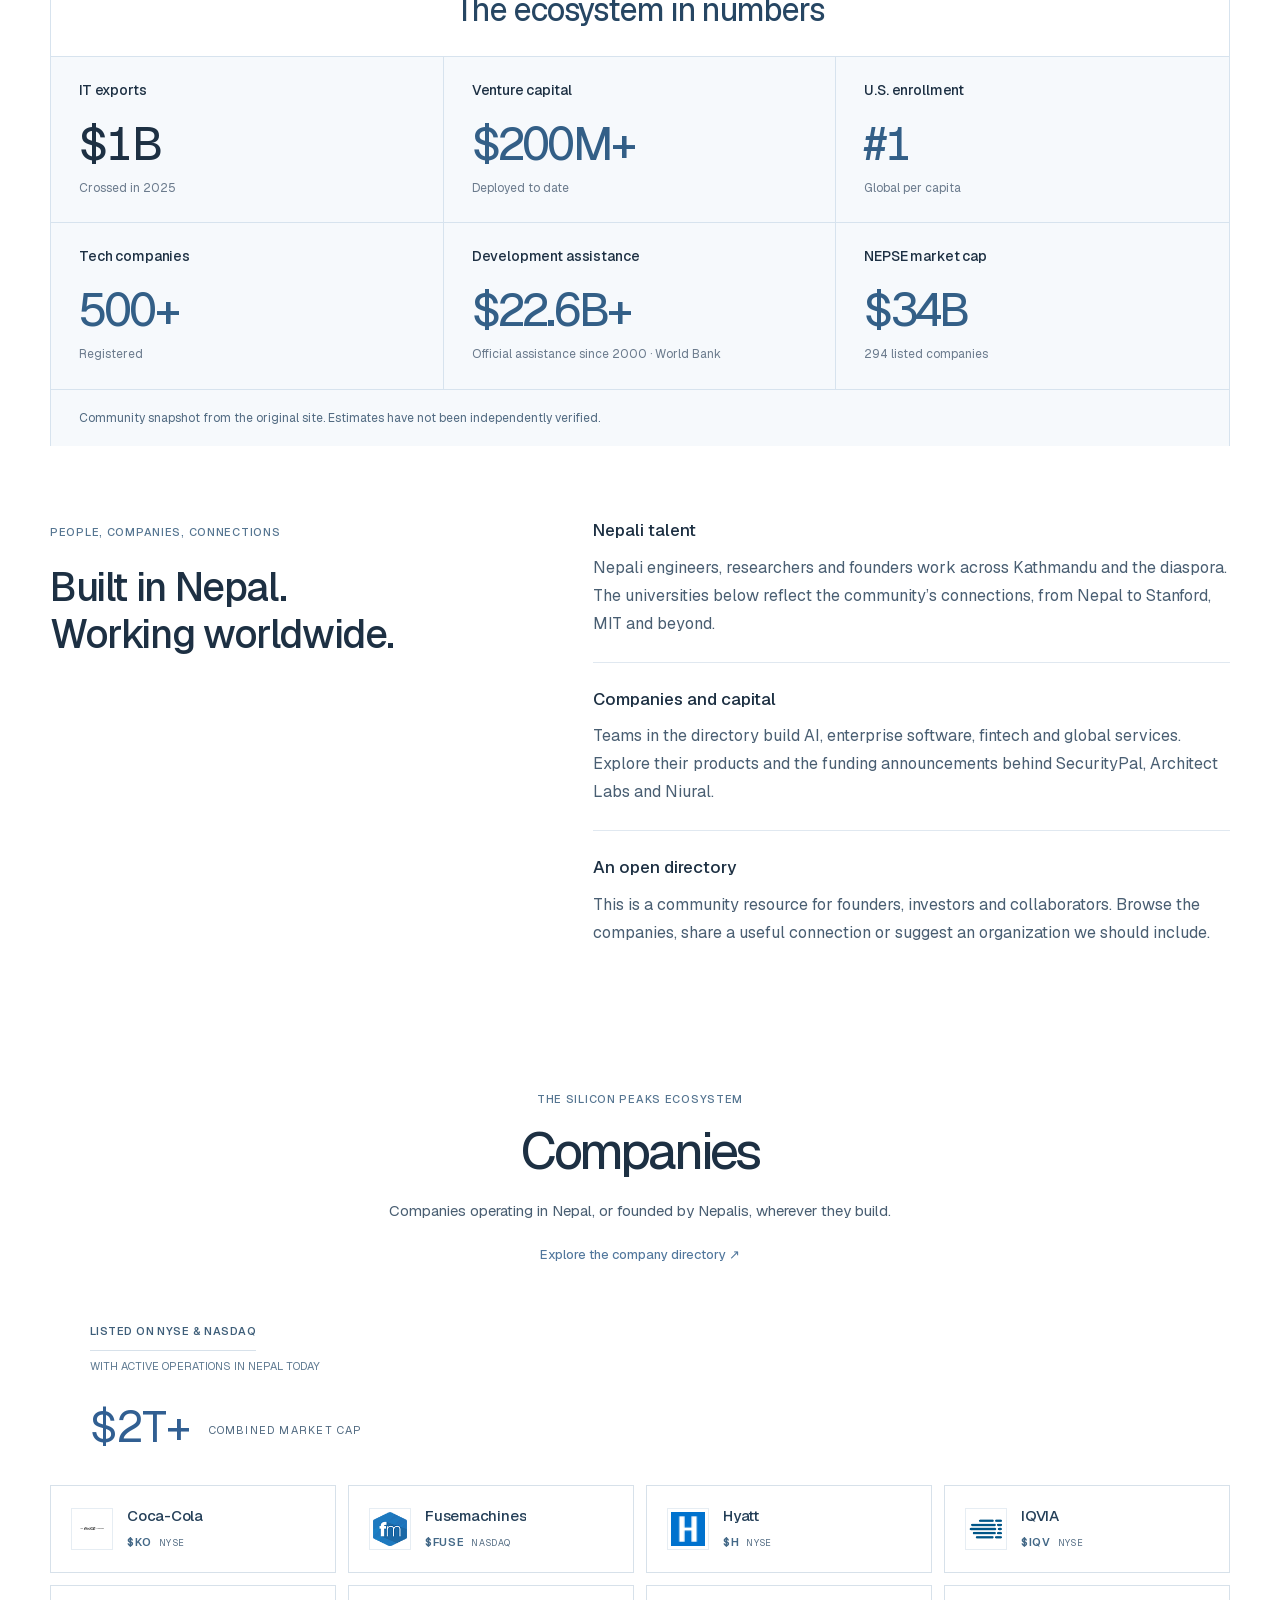
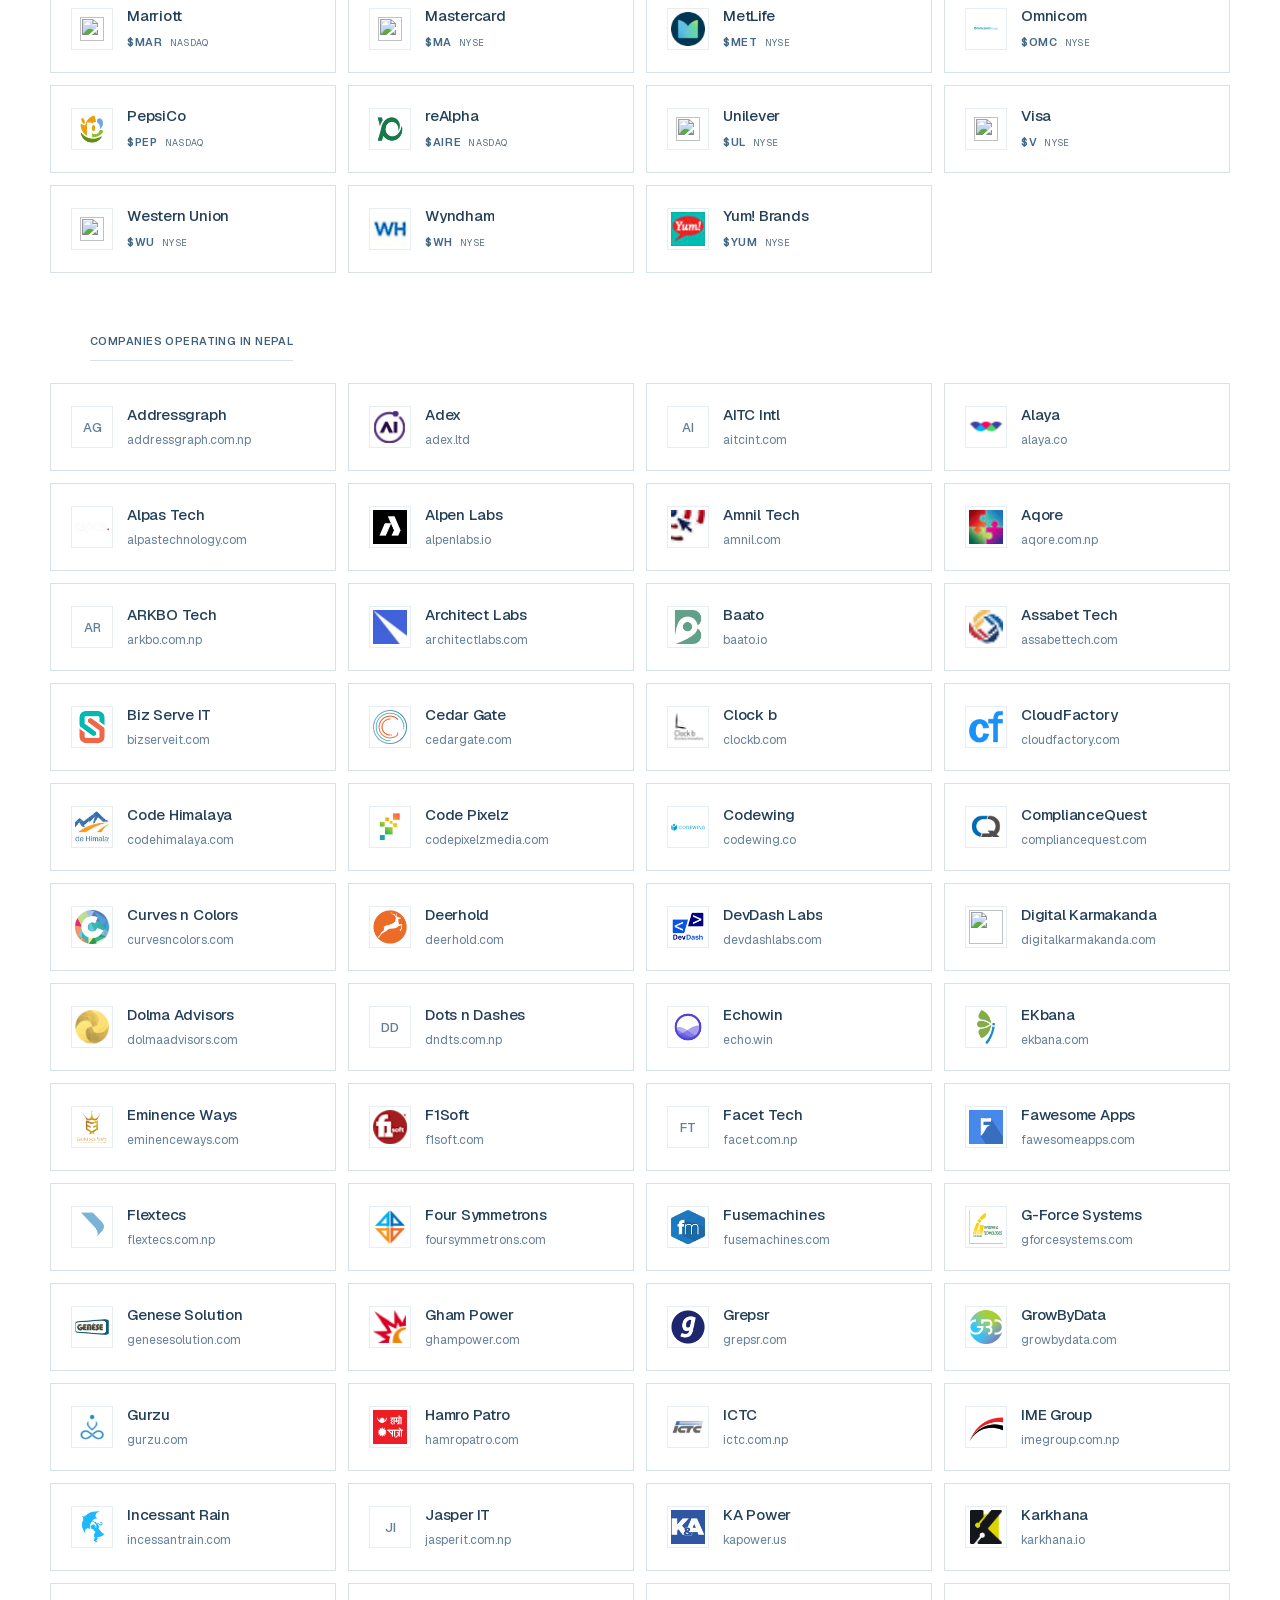
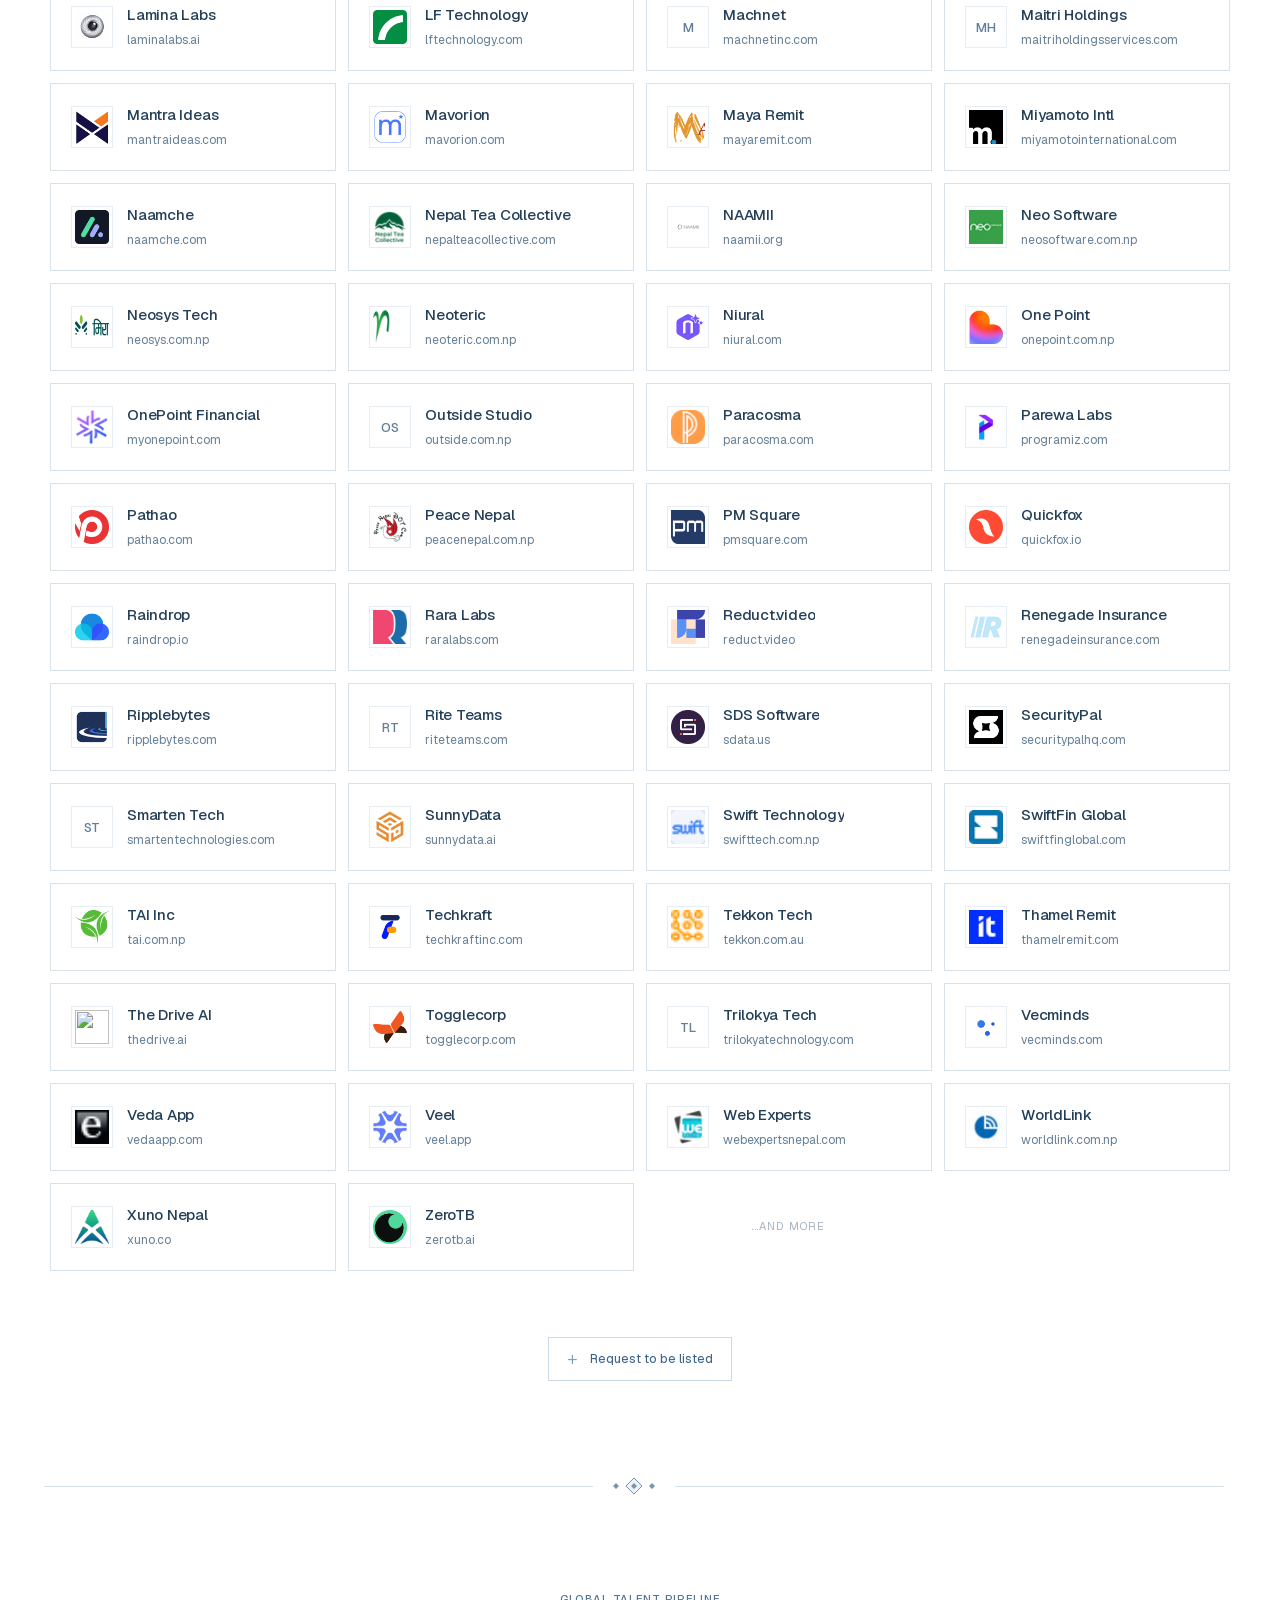
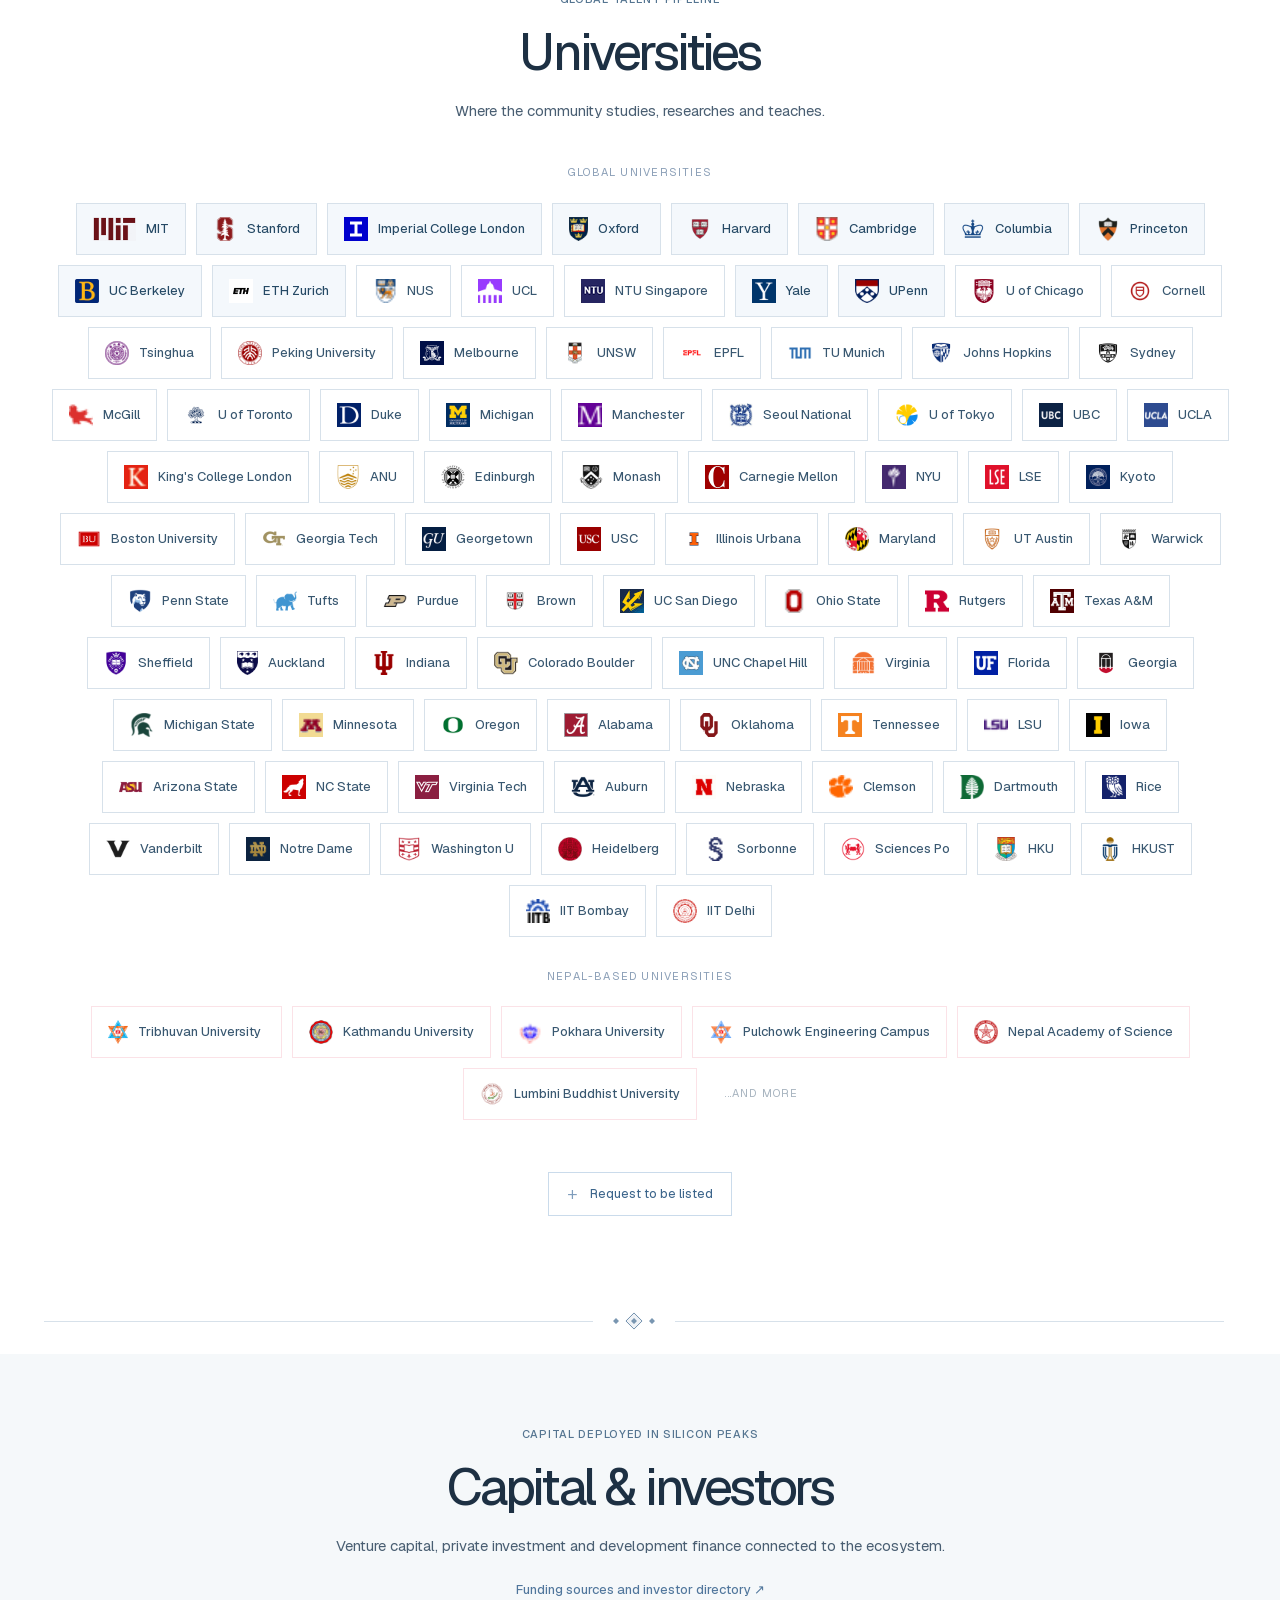
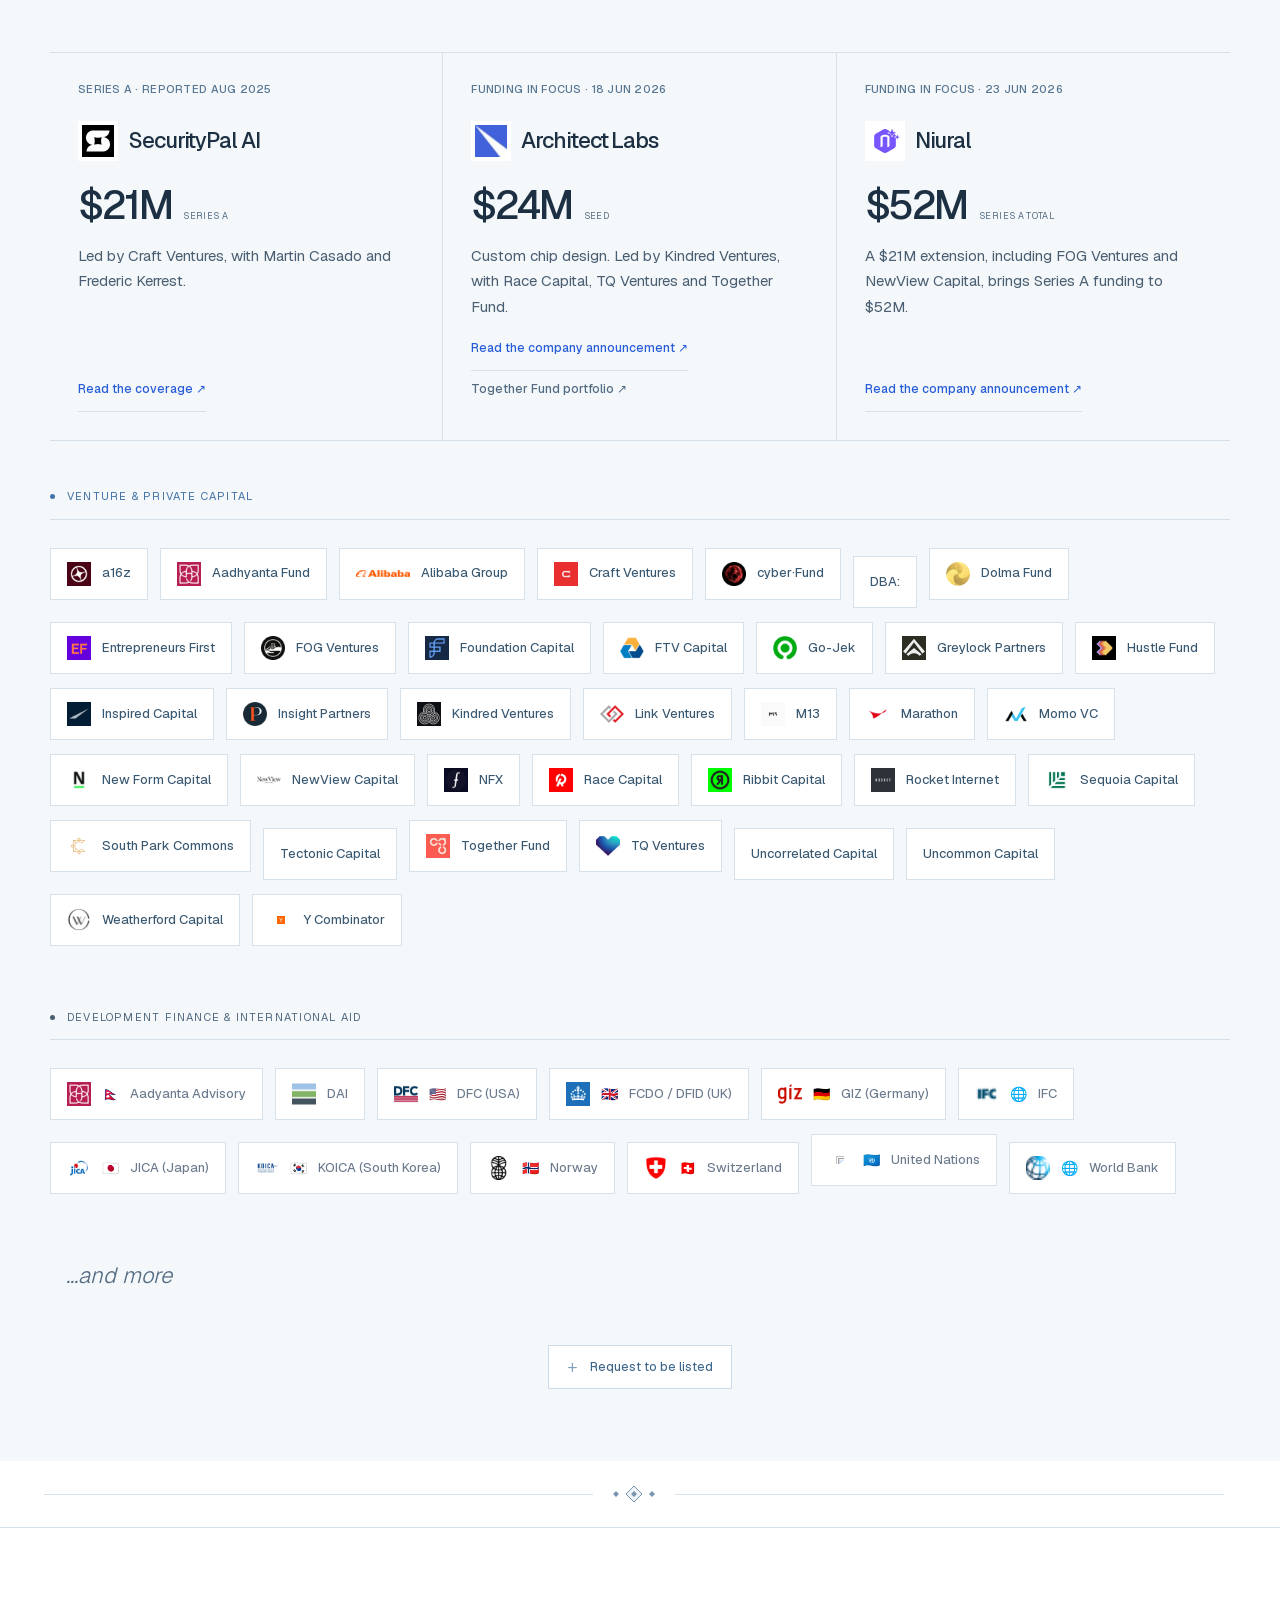
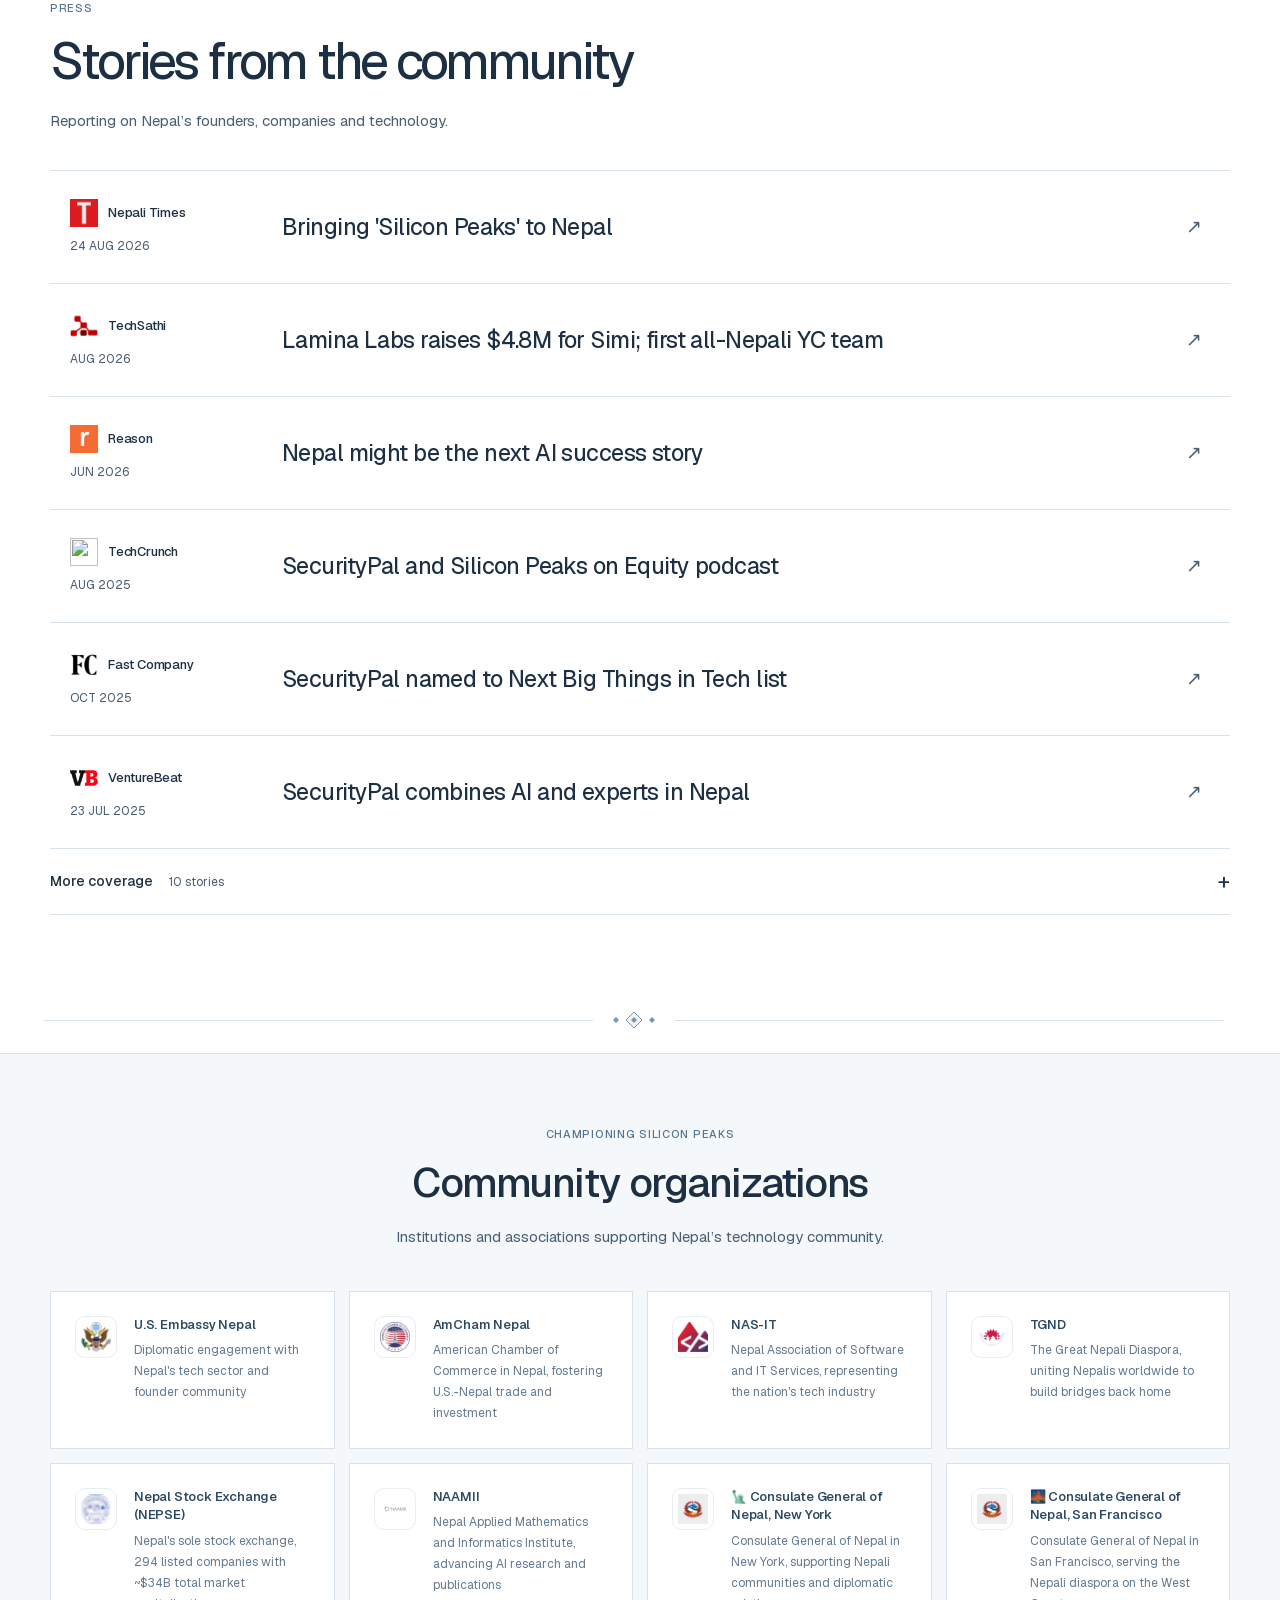
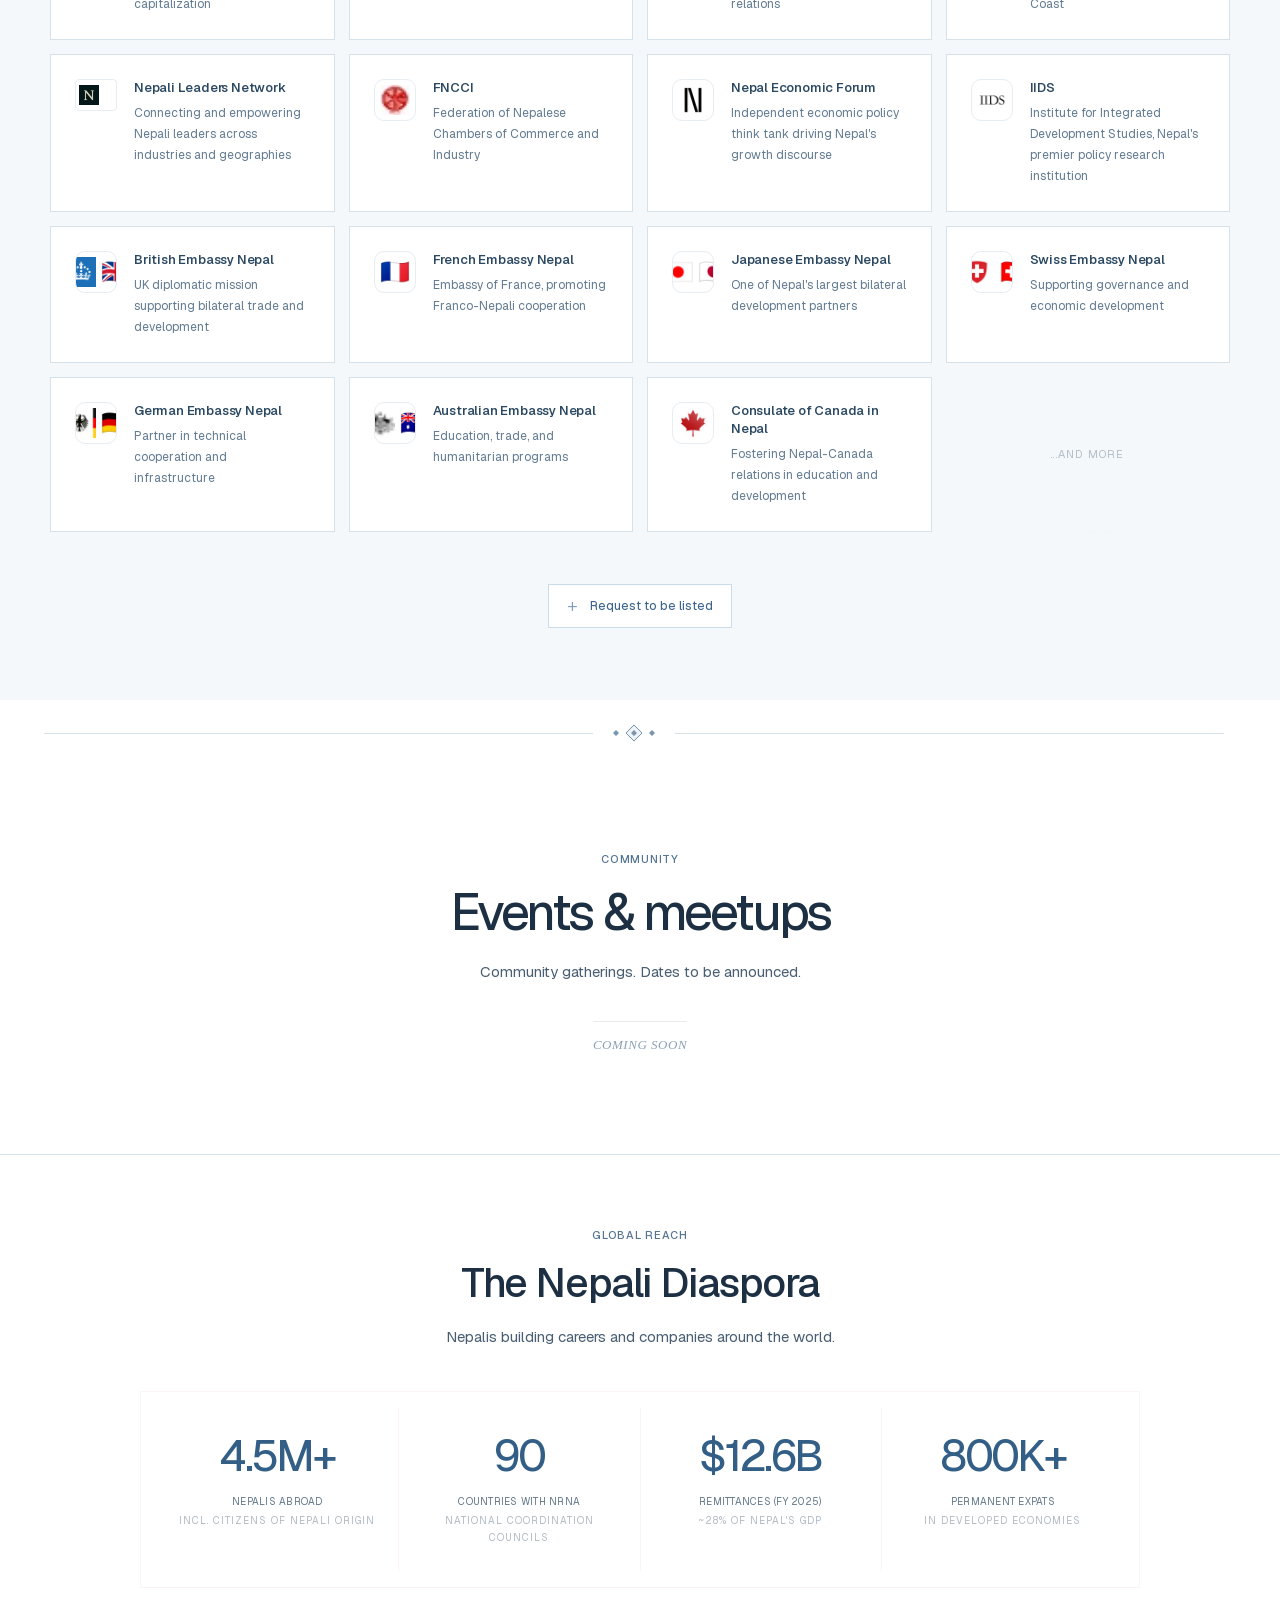
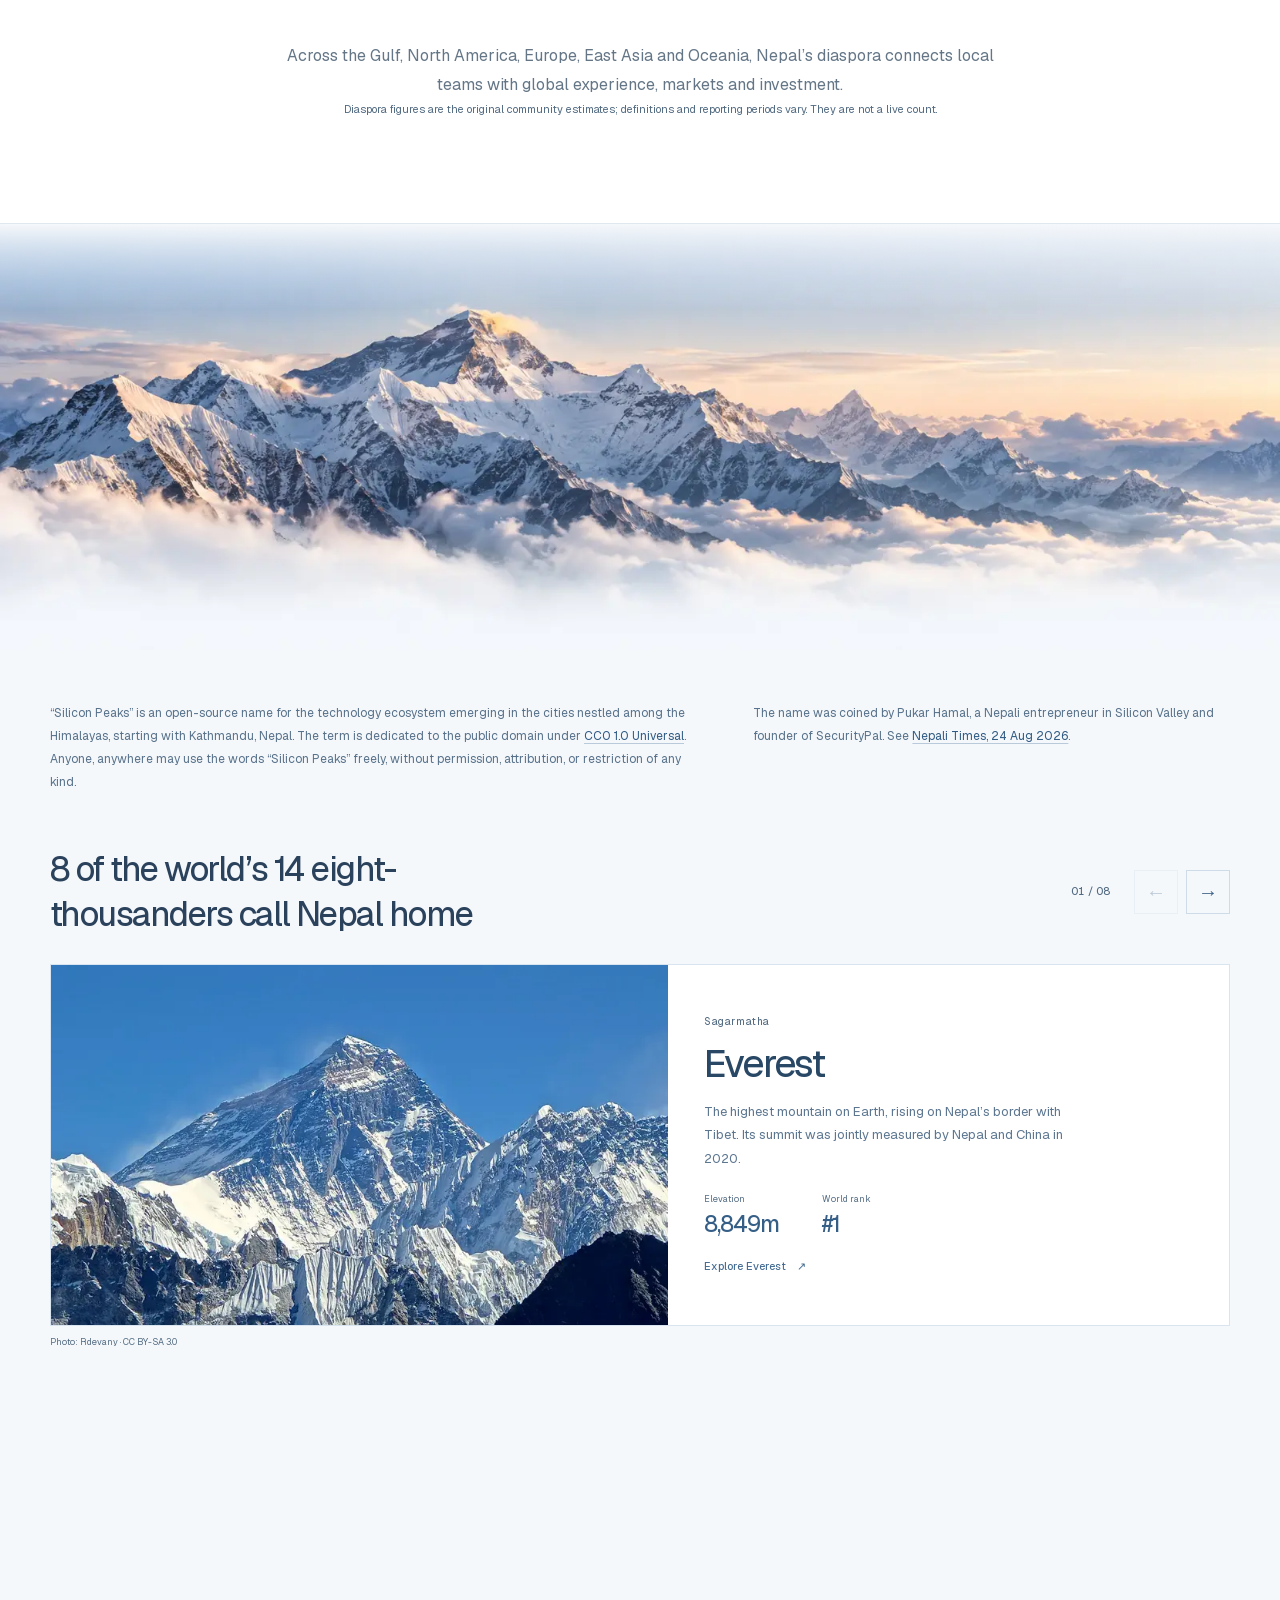
==== commit e0b604b4: "Refine section spacing and restore the Nepali-inspired divider" ====
--- a/index.html
+++ b/index.html
@@ -29,14 +29,14 @@
 </div>
 <div class="hero-caption"><span>Sagarmatha · 27°59′ N, 86°55′ E</span><span>Golden Gate · 37°49′ N, 122°28′ W</span></div></section>
 <div class="featured-bar"><div class="featured-inner">
-<div class="featured-label">Stories from the ecosystem</div>
+<div class="featured-label">Featured in</div>
 <div class="featured-logos">
 <a class="featured-logo" href="https://techcrunch.com/podcast/why-securitypal-is-choosing-nuanced-capital-over-more-vc-rounds/" rel="noopener" target="_blank"><img alt="" decoding="async" height="32" loading="lazy" src="/logos/marks/techcrunch.svg" width="32"/><span>TechCrunch</span></a>
 <a class="featured-logo" href="https://reason.com/2026/06/10/the-next-ai-success-story-might-be-nepal/" rel="noopener" target="_blank"><img alt="" decoding="async" height="32" loading="lazy" src="/assets/logos/press-reason-com.png" width="32"/><span>Reason</span></a>
 <a class="featured-logo fl-fc" href="https://www.fastcompany.com/next-big-things-in-tech/list" rel="noopener" target="_blank"><img alt="" decoding="async" height="32" loading="lazy" src="/assets/logos/press-fastcompany-com.png" width="32"/><span>Fast Company</span></a>
 <a class="featured-logo fl-kp" href="https://kathmandupost.com/columns/2026/08/20/it-takes-a-global-village" rel="noopener" target="_blank"><img alt="" decoding="async" height="32" loading="lazy" src="/assets/logos/press-kathmandupost-com.png" width="32"/><span>Kathmandu Post</span></a>
 <a class="featured-logo" href="https://nepalitimes.com/bringing-silicon-peaks-to-nepal" rel="noopener" target="_blank"><img alt="" decoding="async" height="32" loading="lazy" src="/assets/logos/press-nepalitimes-com.png" width="32"/><span>Nepali Times</span></a>
-</div><a class="featured-all" href="#press">Read the coverage <span aria-hidden="true">↗</span></a>
+</div>
 </div></div>
 <section id="globe-section">
 <div class="globe-container">
@@ -1157,7 +1157,7 @@
 </a>
 <div class="co-more">...and more</div></a></div>
 <div class="contribute-link"><button class="contrib-trigger" data-type="listing" type="button">Request to be listed</button></div></div>
-</section><div aria-hidden="true" class="section-divider"></div>
+</section><div aria-hidden="true" class="section-divider"><svg viewBox="0 0 42 18" width="42" height="18" focusable="false"><path d="M12 9 21 0 30 9 21 18Z" fill="currentColor" opacity=".12"/><path d="m13 9 8-8 8 8-8 8Z" fill="none" stroke="currentColor"/><path d="m18 9 3-3 3 3-3 3ZM0 9l3-3 3 3-3 3Zm36 0 3-3 3 3-3 3Z" fill="currentColor"/></svg></div>
 <section aria-label="Universities represented" id="universities">
 <div class="w-full">
 <div class="sec-head rev">
@@ -1271,7 +1271,7 @@
 <span class="uni-more">...and more</span>
 </div>
 <div class="contribute-link"><button class="contrib-trigger" data-type="listing" type="button">Request to be listed</button></div></div>
-</section><div aria-hidden="true" class="section-divider"></div>
+</section><div aria-hidden="true" class="section-divider"><svg viewBox="0 0 42 18" width="42" height="18" focusable="false"><path d="M12 9 21 0 30 9 21 18Z" fill="currentColor" opacity=".12"/><path d="m13 9 8-8 8 8-8 8Z" fill="none" stroke="currentColor"/><path d="m18 9 3-3 3 3-3 3ZM0 9l3-3 3 3-3 3Zm36 0 3-3 3 3-3 3Z" fill="currentColor"/></svg></div>
 <section aria-label="Investors backing the ecosystem" id="investors">
 <div class="w-full">
 <div class="inv-head rev">
@@ -1293,7 +1293,7 @@
 <div class="inv-names"><a class="inv-name dev has-logo" href="https://aadhyanta.com" rel="noopener" target="_blank"><img alt="" class="inv-fav" decoding="async" height="40" loading="lazy" src="/assets/logos/aadhyanta-com.png" width="40"/><span class="inv-flag">🇳🇵</span>Aadyanta Advisory</a><a class="inv-name dev has-logo" href="https://dai.com" rel="noopener" target="_blank"><img alt="" class="inv-fav" decoding="async" height="40" loading="lazy" src="/assets/logos/dai-com.png" width="40"/>DAI</a><a class="inv-name dev has-logo" href="https://dfc.gov" rel="noopener" target="_blank"><img alt="" class="inv-fav" decoding="async" height="40" loading="lazy" src="/assets/logos/dfc-gov.png" width="40"/><span class="inv-flag">🇺🇸</span>DFC (USA)</a><a class="inv-name dev has-logo" href="https://gov.uk" rel="noopener" target="_blank"><img alt="" class="inv-fav" decoding="async" height="40" loading="lazy" src="/assets/logos/gov-uk.png" width="40"/><span class="inv-flag">🇬🇧</span>FCDO / DFID (UK)</a><a class="inv-name dev has-logo" href="https://giz.de" rel="noopener" target="_blank"><img alt="" class="inv-fav" decoding="async" height="40" loading="lazy" src="/assets/logos/giz-de.png" width="40"/><span class="inv-flag">🇩🇪</span>GIZ (Germany)</a><a class="inv-name dev has-logo" href="https://ifc.org" rel="noopener" target="_blank"><img alt="" class="inv-fav" decoding="async" height="40" loading="lazy" src="/assets/logos/ifc-org.png" width="40"/><span class="inv-flag">🌐</span>IFC</a><a class="inv-name dev has-logo" href="https://jica.go.jp" rel="noopener" target="_blank"><img alt="" class="inv-fav" decoding="async" height="40" loading="lazy" src="/assets/logos/jica-go-jp.png" width="40"/><span class="inv-flag">🇯🇵</span>JICA (Japan)</a><a class="inv-name dev has-logo" href="https://koica.go.kr" rel="noopener" target="_blank"><img alt="" class="inv-fav" decoding="async" height="40" loading="lazy" src="/assets/logos/koica.png" width="40"/><span class="inv-flag">🇰🇷</span>KOICA (South Korea)</a><a class="inv-name dev has-logo" href="https://norad.no" rel="noopener" target="_blank"><img alt="" class="inv-fav" decoding="async" height="40" loading="lazy" src="/assets/logos/norad-no.png" width="40"/><span class="inv-flag">🇳🇴</span>Norway</a><a class="inv-name dev has-logo" href="https://eda.admin.ch" rel="noopener" target="_blank"><img alt="" class="inv-fav" decoding="async" height="40" loading="lazy" src="/assets/logos/eda-admin-ch.png" width="40"/><span class="inv-flag">🇨🇭</span>Switzerland</a><a class="inv-name dev has-logo" href="https://un.org" rel="noopener" target="_blank"><img alt="" class="inv-fav" decoding="async" height="40" loading="lazy" src="/logos/marks/unitednations.svg" width="40"/><span class="inv-flag">🇺🇳</span>United Nations</a><a class="inv-name dev has-logo" href="https://worldbank.org" rel="noopener" target="_blank"><img alt="" class="inv-fav" decoding="async" height="40" loading="lazy" src="/assets/logos/worldbank-org.png" width="40"/><span class="inv-flag">🌐</span>World Bank</a></div>
 </div>
 <span class="inv-more">...and more</span><div class="contribute-link"><button class="contrib-trigger" data-type="listing" type="button">Request to be listed</button></div></div>
-</section><div aria-hidden="true" class="section-divider"></div>
+</section><div aria-hidden="true" class="section-divider"><svg viewBox="0 0 42 18" width="42" height="18" focusable="false"><path d="M12 9 21 0 30 9 21 18Z" fill="currentColor" opacity=".12"/><path d="m13 9 8-8 8 8-8 8Z" fill="none" stroke="currentColor"/><path d="m18 9 3-3 3 3-3 3ZM0 9l3-3 3 3-3 3Zm36 0 3-3 3 3-3 3Z" fill="currentColor"/></svg></div>
 <section aria-label="Press coverage and milestones" id="press"><div class="w-full">
 <div class="sec-head"><div class="eyebrow-rule"><span class="eyebrow">Press</span></div><h2>Stories from the community</h2><p>Reporting on Nepal’s founders, companies and technology.</p></div>
 <div class="press-grid">
@@ -1332,22 +1332,14 @@
 <li><a href="https://techcrunch.com/2018/05/08/alibaba-daraz/" rel="noopener" target="_blank"><span>Alibaba acquires Daraz from Rocket Internet</span><span class="press-date">May 2018 <span aria-hidden="true">↗</span></span></a></li>
 </ul></div>
 </div></details>
-<details class="press-resources"><summary>Publication links from the original directory</summary><p>Publisher homepages. Specific article links are not available for these original entries.</p><div>
-<a href="https://np.usembassy.gov" rel="noopener" target="_blank">U.S. Embassy Nepal <span aria-hidden="true">↗</span></a>
-<a href="https://www.businessinsider.com" rel="noopener" target="_blank">Business Insider <span aria-hidden="true">↗</span></a>
-<a href="https://www.forbes.com" rel="noopener" target="_blank">Forbes <span aria-hidden="true">↗</span></a>
-<a href="https://www.prnewswire.com" rel="noopener" target="_blank">PRNewswire <span aria-hidden="true">↗</span></a>
-<a href="https://coverager.com" rel="noopener" target="_blank">Coverager <span aria-hidden="true">↗</span></a>
-<a href="https://www.businesswire.com" rel="noopener" target="_blank">Business Wire <span aria-hidden="true">↗</span></a>
-<a href="https://pathao.com" rel="noopener" target="_blank">Pathao <span aria-hidden="true">↗</span></a>
-</div></details>
-</div></section><div aria-hidden="true" class="section-divider"></div>
+
+</div></section><div aria-hidden="true" class="section-divider"><svg viewBox="0 0 42 18" width="42" height="18" focusable="false"><path d="M12 9 21 0 30 9 21 18Z" fill="currentColor" opacity=".12"/><path d="m13 9 8-8 8 8-8 8Z" fill="none" stroke="currentColor"/><path d="m18 9 3-3 3 3-3 3ZM0 9l3-3 3 3-3 3Zm36 0 3-3 3 3-3 3Z" fill="currentColor"/></svg></div>
 <section aria-label="Organizations supporting Silicon Peaks" id="champions">
 <div class="w-full">
 <div class="sec-head rev">
 <div class="eyebrow-rule"><span class="eyebrow">Championing Silicon Peaks</span></div>
 <h2>Community organizations</h2>
-<p>Institutions and associations actively building bridges between Nepal's technology ecosystem and the global stage.</p>
+<p>Institutions and associations supporting Nepal’s technology community.</p>
 </div>
 <div class="champ-grid rev rev-d1">
 <a class="champ-card has-logo" href="https://np.usembassy.gov" rel="noopener" target="_blank">
@@ -1456,7 +1448,7 @@
 <div class="champ-more">...and more</div></div>
 <div class="contribute-link"><button class="contrib-trigger" data-type="listing" type="button">Request to be listed</button></div></div>
 
-</section><div aria-hidden="true" class="section-divider"></div>
+</section><div aria-hidden="true" class="section-divider"><svg viewBox="0 0 42 18" width="42" height="18" focusable="false"><path d="M12 9 21 0 30 9 21 18Z" fill="currentColor" opacity=".12"/><path d="m13 9 8-8 8 8-8 8Z" fill="none" stroke="currentColor"/><path d="m18 9 3-3 3 3-3 3ZM0 9l3-3 3 3-3 3Zm36 0 3-3 3 3-3 3Z" fill="currentColor"/></svg></div>
 <section aria-label="Events, conferences, and meetups" id="events">
 <div class="w-full">
 <div class="sec-head rev" style="text-align:center;margin-bottom:0">
--- a/assets/snow.css
+++ b/assets/snow.css
@@ -255,7 +255,11 @@
 .contrib-trigger:hover{background:#edf4fa;border-color:#91afca}
 .contrib-trigger{min-height:44px}
 .contribute-link{margin-top:30px;padding:22px 0 0}
-.section-divider{max-width:1180px;height:0;margin:0 auto;border-top:1px solid var(--line)}
+.section-divider{display:flex;align-items:center;gap:20px;max-width:1180px;margin:0 auto;padding-block:24px;color:#7996b1}
+.section-divider::before,.section-divider::after{content:'';height:1px;flex:1;background:var(--line)}
+.section-divider>svg{display:block;flex:none;width:42px;height:18px}
+.section-divider+section,body.light .section-divider+section{border-top:0}
+#investors,body.light #investors{border-bottom:0}
 @media(max-width:1280px){.section-divider{margin-inline:44px}}
 @media(max-width:700px){.section-divider{margin-inline:22px}.contribute-link{margin-top:24px;padding-top:12px}.contrib-trigger{padding:12px 17px}}
 @media(max-width:600px){.contrib-modal-overlay{padding:16px}.contrib-modal{max-height:calc(100dvh - 32px);padding:25px 22px}.contrib-title{font-size:25px;margin-top:22px}.contrib-desc{font-size:12px}.contrib-email-row{gap:8px;padding:12px}.contrib-email{font-size:11px}.contrib-copy{padding:8px;font-size:10px}.contrib-checklist li{font-size:11px}}
@@ -272,14 +276,12 @@
 @media(max-width:700px){.footer-scene img{height:245px;aspect-ratio:auto;object-position:35% center}}
 
 /* Selected publications: one mark per publisher, each linked to coverage. */
-.featured-inner{max-width:1180px;padding:28px 0 30px;display:grid;grid-template-columns:1fr auto;gap:22px 32px;align-items:center}
-.featured-label{grid-column:1/-1;margin:0;text-align:left;font:500 11px/1.5 var(--bd);letter-spacing:.06em;color:var(--mist)}
-.featured-logos{display:flex;align-items:center;justify-content:space-between;gap:20px;min-width:0}
+.featured-inner{max-width:1180px;padding:28px 0 30px;display:flex;flex-direction:column;gap:16px;align-items:center}
+.featured-label{margin:0;text-align:center;font:500 11px/1.5 var(--bd);letter-spacing:.06em;color:var(--mist)}
+.featured-logos{display:flex;align-items:center;justify-content:center;gap:48px;min-width:0;flex-wrap:wrap}
 .featured-logo,body.light .featured-logo{justify-content:flex-start;min-height:44px;font-size:12px!important}
-.featured-all{display:inline-flex;align-items:center;gap:10px;min-height:44px;font:450 12px/1.5 var(--bd);color:var(--snow);text-decoration:none;border-bottom:1px solid var(--line)}
-.featured-all:hover{border-color:currentColor}
 @media(max-width:1280px){.featured-inner{margin-inline:44px}}
-@media(max-width:900px){.featured-inner{grid-template-columns:1fr;gap:15px}.featured-all{justify-self:start}.featured-logos{flex-wrap:wrap;justify-content:flex-start;gap:10px 28px}}
+@media(max-width:900px){.featured-inner{gap:15px}.featured-logos{gap:10px 28px}}
 @media(max-width:700px){.featured-inner{margin-inline:22px;padding-block:25px}.featured-logos{display:grid;grid-template-columns:repeat(2,minmax(0,1fr));gap:8px 20px}.featured-logo span{max-width:none}.featured-logo,body.light .featured-logo{font-size:11px!important}}
 
 /* Press reads as an index of stories, not a grid of identical promotions. */
@@ -287,20 +289,20 @@
 #press .sec-head .eyebrow-rule{justify-content:flex-start}
 #press .sec-head h2,#press .sec-head p{max-width:none;margin-inline:0}
 #press .press-grid{display:block;border-top:1px solid var(--line)}
-#press .press-card{display:grid;grid-template-columns:200px minmax(0,1fr) 24px;gap:28px;align-items:center;min-height:0;padding:25px 0!important;border:0;border-bottom:1px solid var(--line);border-radius:0;background:transparent;box-shadow:none;transform:none;transition:background .18s}
+#press .press-card{display:grid;grid-template-columns:180px minmax(0,1fr) 24px;gap:32px;align-items:center;min-height:0;padding:28px 20px!important;border:0;border-bottom:1px solid var(--line);border-radius:0;background:transparent;box-shadow:none;transform:none;transition:background .18s}
 #press .press-card:hover{background:var(--sky-2);transform:none;box-shadow:none}
 #press .press-meta{margin:0;gap:10px}
 #press .press-src{font-size:13px;font-weight:500;color:var(--snow)}
 #press .press-fav{width:28px!important;height:28px!important;flex-basis:28px;background:transparent;padding:0!important;border-radius:0}
 #press .press-date{font-size:12px;color:var(--mist);letter-spacing:0}
 #press .press-desc{font:450 23px/1.4 var(--bd);letter-spacing:-.025em;margin:0;color:var(--snow)}
-#press .press-card::after{margin:0;padding:0;align-self:center;color:var(--mist)}
+#press .press-card::after{position:static;inset:auto;margin:0;padding:0;align-self:center;color:var(--mist)}
 #press .press-card:visited .press-desc{color:#565478}
-.press-archive,.press-resources{border-bottom:1px solid var(--line)}
-.press-archive summary,.press-resources summary{display:flex;align-items:center;gap:16px;min-height:60px;padding:16px 0;list-style:none;cursor:pointer;font:500 14px/1.5 var(--bd);color:var(--snow)}
-.press-archive summary::-webkit-details-marker,.press-resources summary::-webkit-details-marker{display:none}
-.press-archive summary::after,.press-resources summary::after{content:'+';margin-left:auto;font-size:22px;font-weight:400}
-.press-archive[open]>summary::after,.press-resources[open]>summary::after{content:'−'}
+.press-archive{border-bottom:1px solid var(--line)}
+.press-archive summary{display:flex;align-items:center;gap:16px;min-height:60px;padding:16px 0;list-style:none;cursor:pointer;font:500 14px/1.5 var(--bd);color:var(--snow)}
+.press-archive summary::-webkit-details-marker{display:none}
+.press-archive summary::after{content:'+';margin-left:auto;font-size:22px;font-weight:400}
+.press-archive[open]>summary::after{content:'−'}
 .press-archive summary>span{font:400 12px/1.5 var(--bd);color:var(--mist)}
 .press-archive-group{display:grid;grid-template-columns:200px minmax(0,1fr);gap:28px;padding:20px 0;border-top:1px solid var(--line)}
 .press-archive-group h3{display:flex;align-items:center;align-self:start;gap:10px;font:500 13px/1.5 var(--bd);margin:0}
@@ -308,13 +310,8 @@
 .press-archive-group li+li{border-top:1px solid var(--line)}
 .press-archive-group a{display:flex;align-items:baseline;justify-content:space-between;gap:24px;min-height:44px;padding:10px 0;text-decoration:none;color:var(--snow);font:400 15px/1.55 var(--bd)}
 .press-archive-group a .press-date{flex:none}.press-archive-group a:hover>span:first-child{text-decoration:underline;text-underline-offset:4px}
-.press-resources summary{font-size:12px;color:var(--mist)}
-.press-resources p{font:400 13px/1.6 var(--bd);color:var(--mist);margin:0 0 12px}
-.press-resources>div{display:flex;flex-wrap:wrap;gap:4px 24px;padding-bottom:20px}
-.press-resources a{display:inline-flex;align-items:center;gap:8px;min-height:44px;font:400 13px/1.5 var(--bd);color:var(--mist);text-decoration:none}
-.press-resources a:hover{text-decoration:underline}
 @media(max-width:700px){
- #press .press-card{grid-template-columns:minmax(0,1fr) 24px;gap:12px;padding:22px 0!important}
+ #press .press-card{grid-template-columns:minmax(0,1fr) 24px;gap:14px;padding:24px 14px!important}
  #press .press-meta{grid-column:1/-1;flex-direction:row;align-items:center;justify-content:space-between;gap:16px}
  #press .press-desc{font-size:20px;letter-spacing:-.02em}
  #press .press-src{font-size:12px}#press .press-fav{width:24px!important;height:24px!important;flex-basis:24px}
@@ -386,3 +383,9 @@
 footer .peaks-section .peak-card:hover{transform:none}
 footer .peaks-section .peak-photo img{transition:none}
 footer .peaks-section .peak-card:hover .peak-photo img{transform:none}
+
+/* Community headings share the centered directory alignment. */
+#champions .sec-head,#diaspora .sec-head{max-width:860px;margin:0 auto 40px;text-align:center}
+#champions .sec-head h2,#diaspora .sec-head h2{font:500 clamp(30px,3.2vw,42px)/1.18 var(--bd);letter-spacing:-.035em;margin-inline:auto;text-wrap:balance}
+#champions .sec-head p,#diaspora .sec-head p{max-width:58ch;margin:16px auto 0;text-align:center}
+@media(max-width:700px){#champions .sec-head,#diaspora .sec-head{margin-bottom:32px}.section-divider{padding-block:18px;gap:16px}}
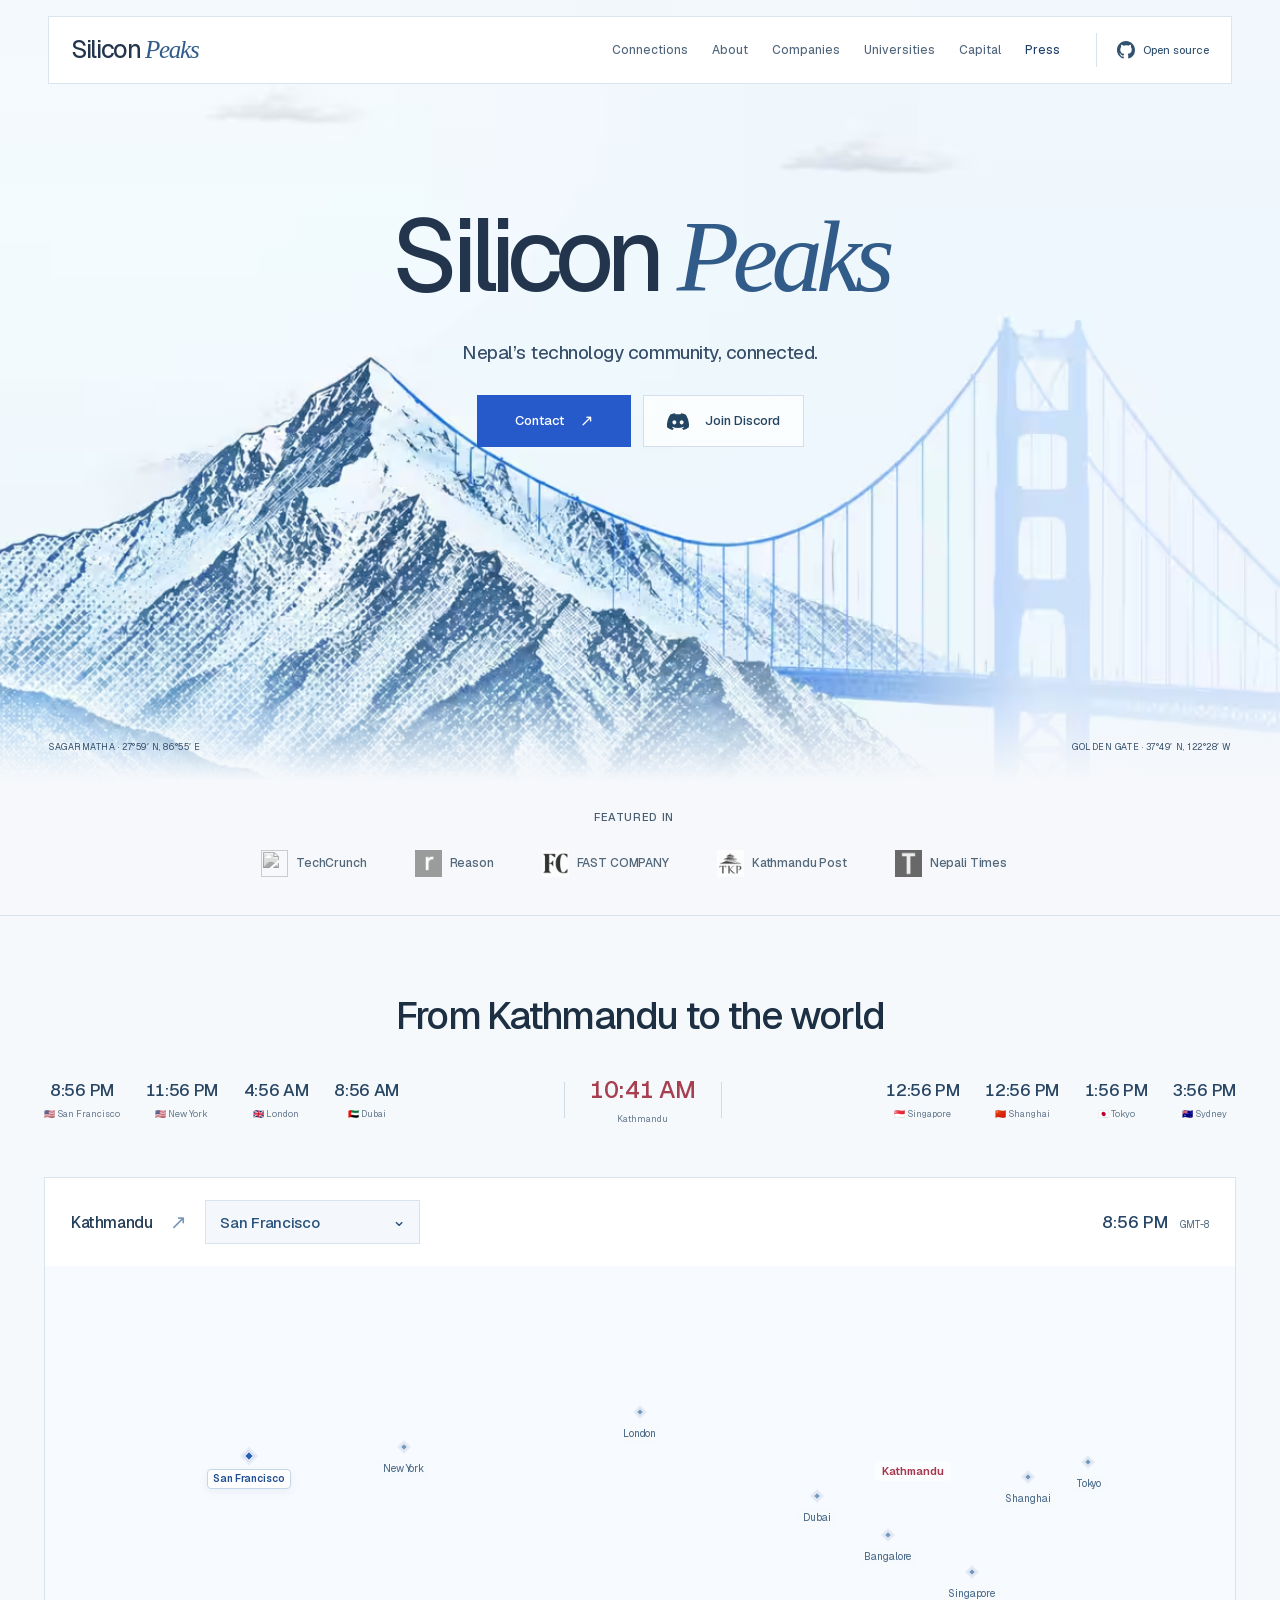
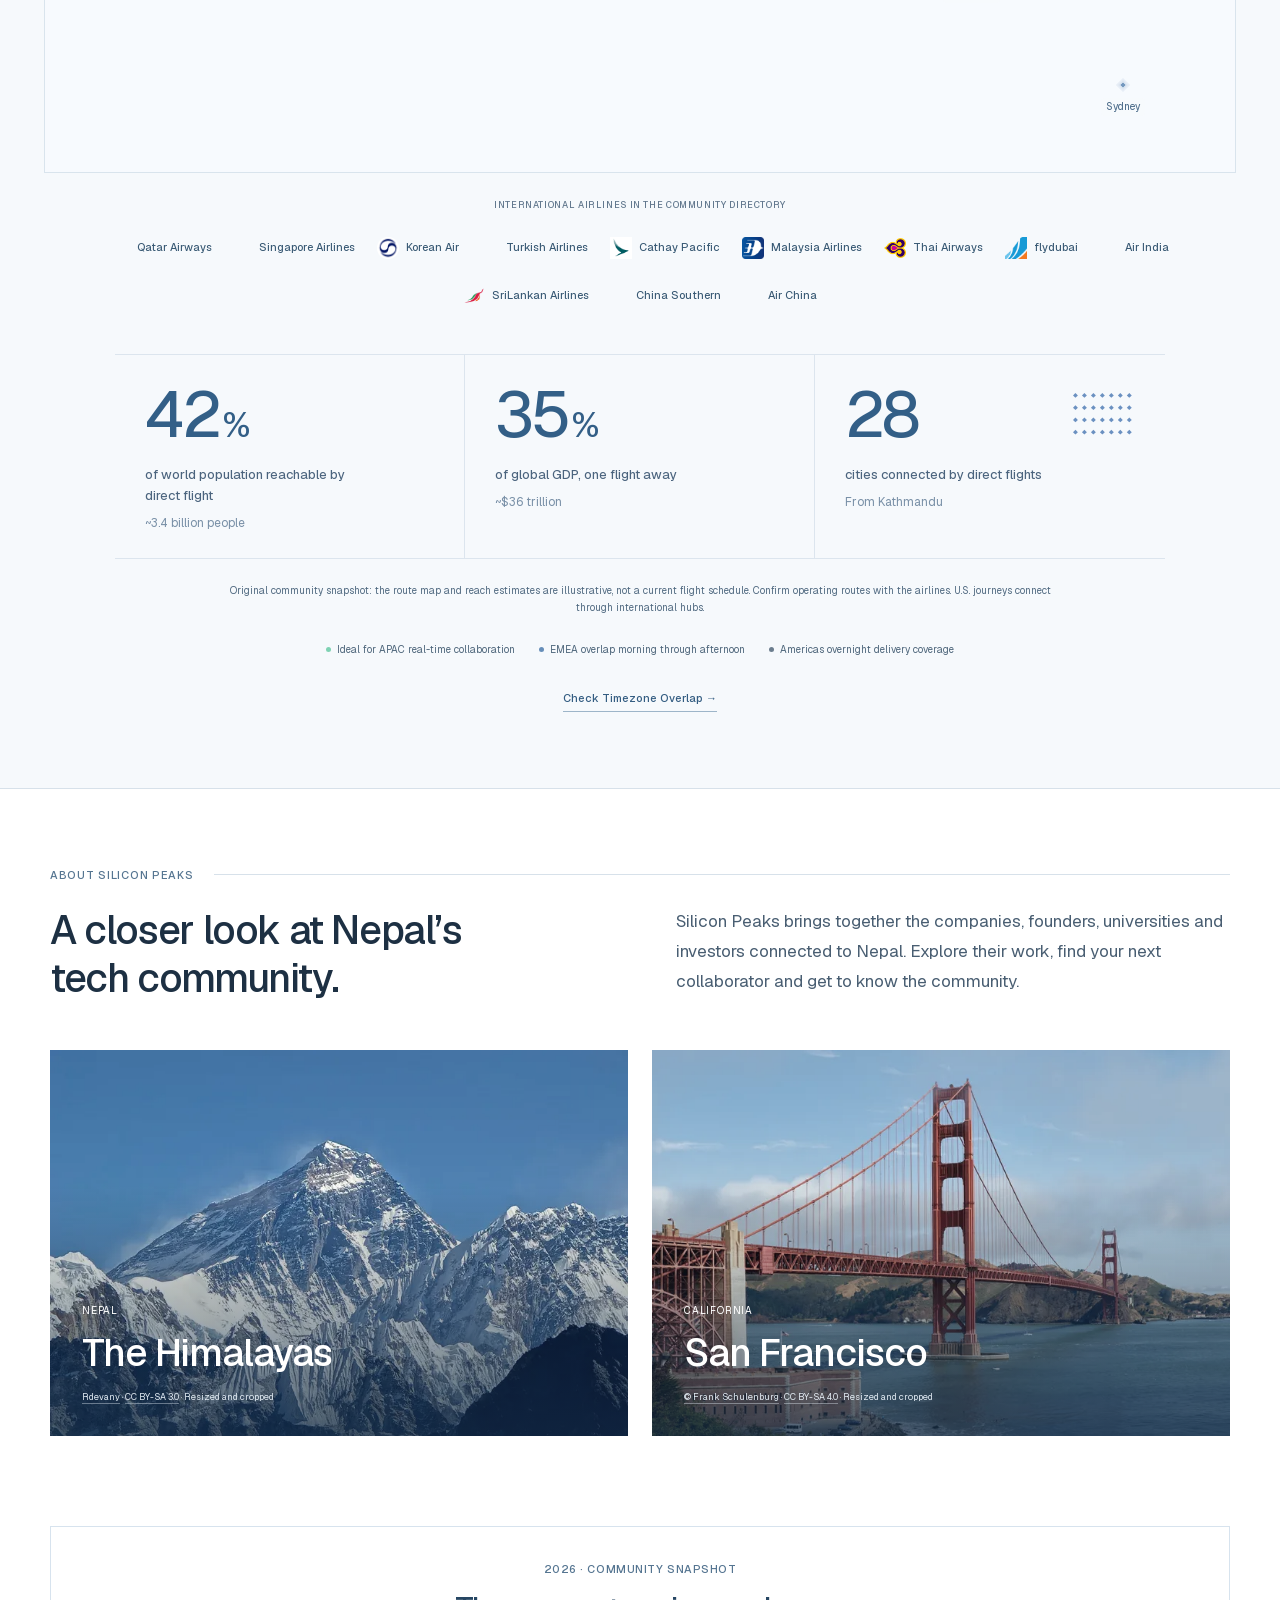
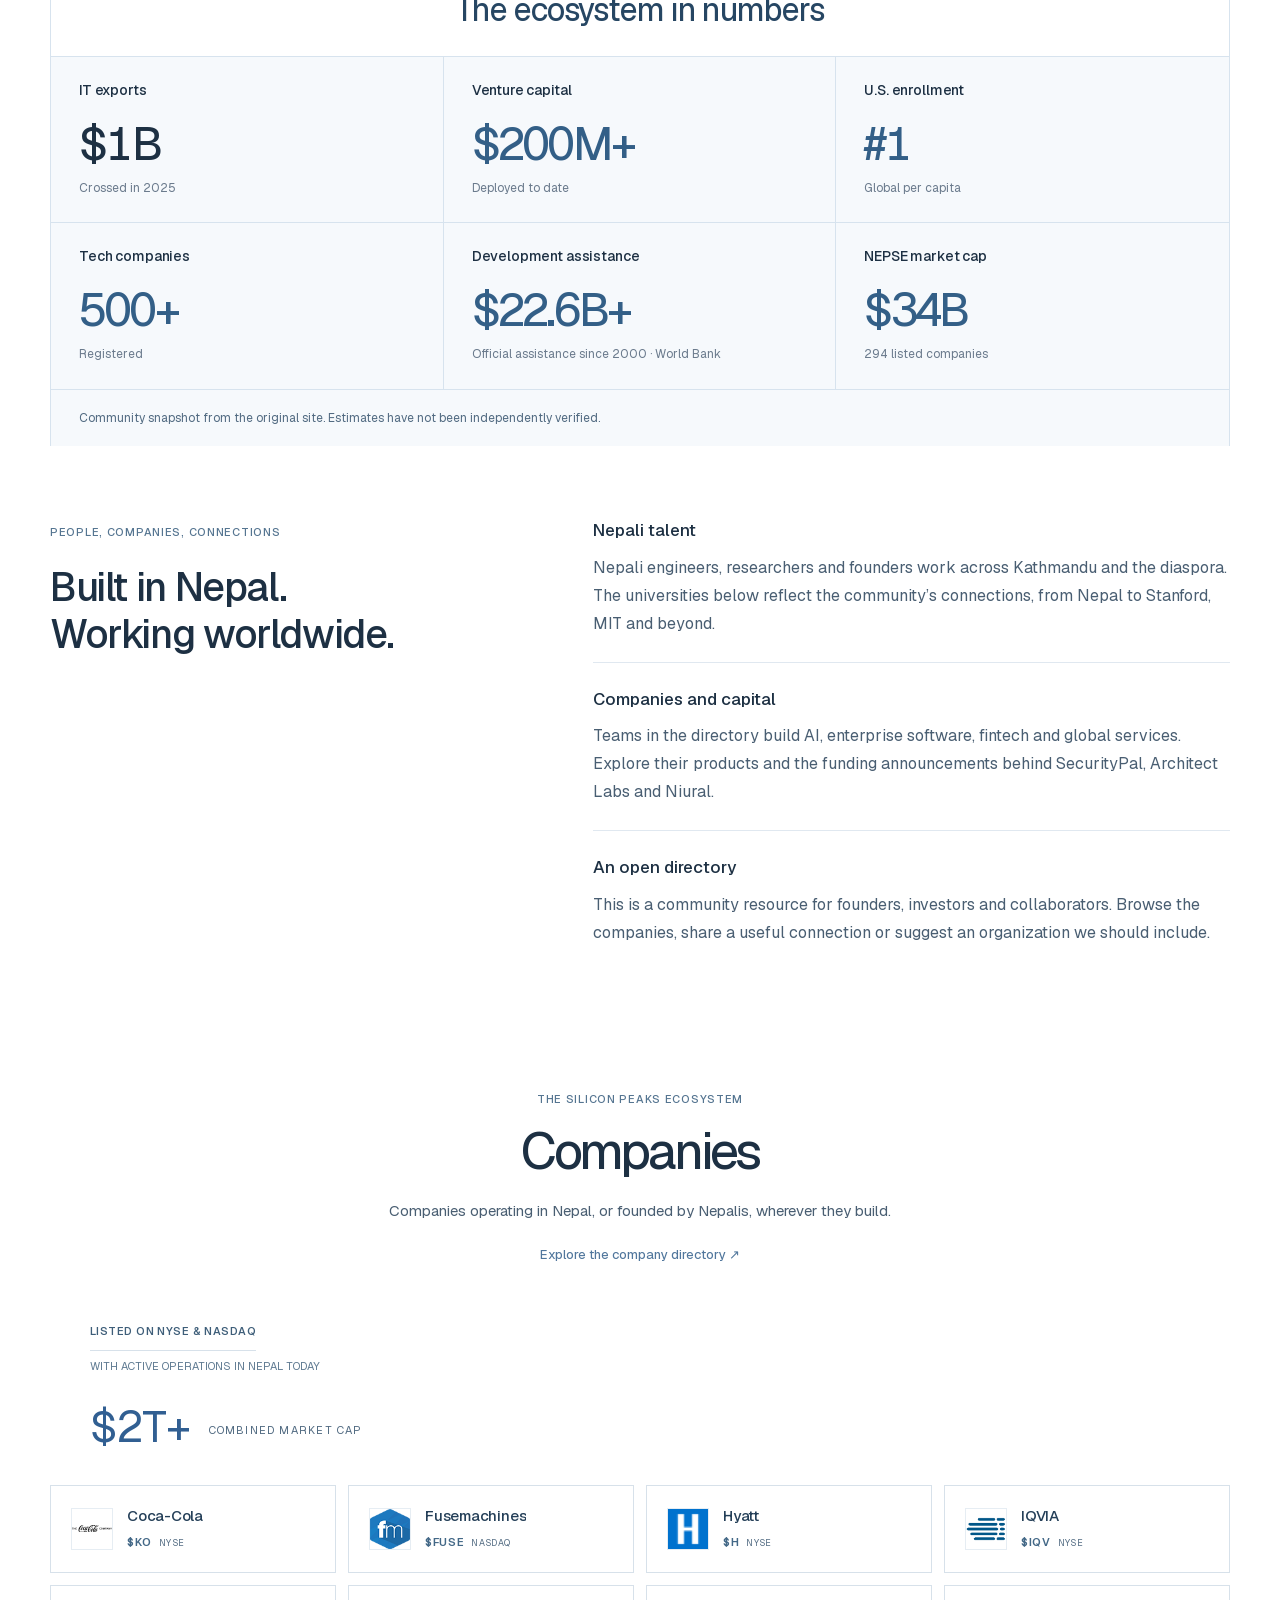
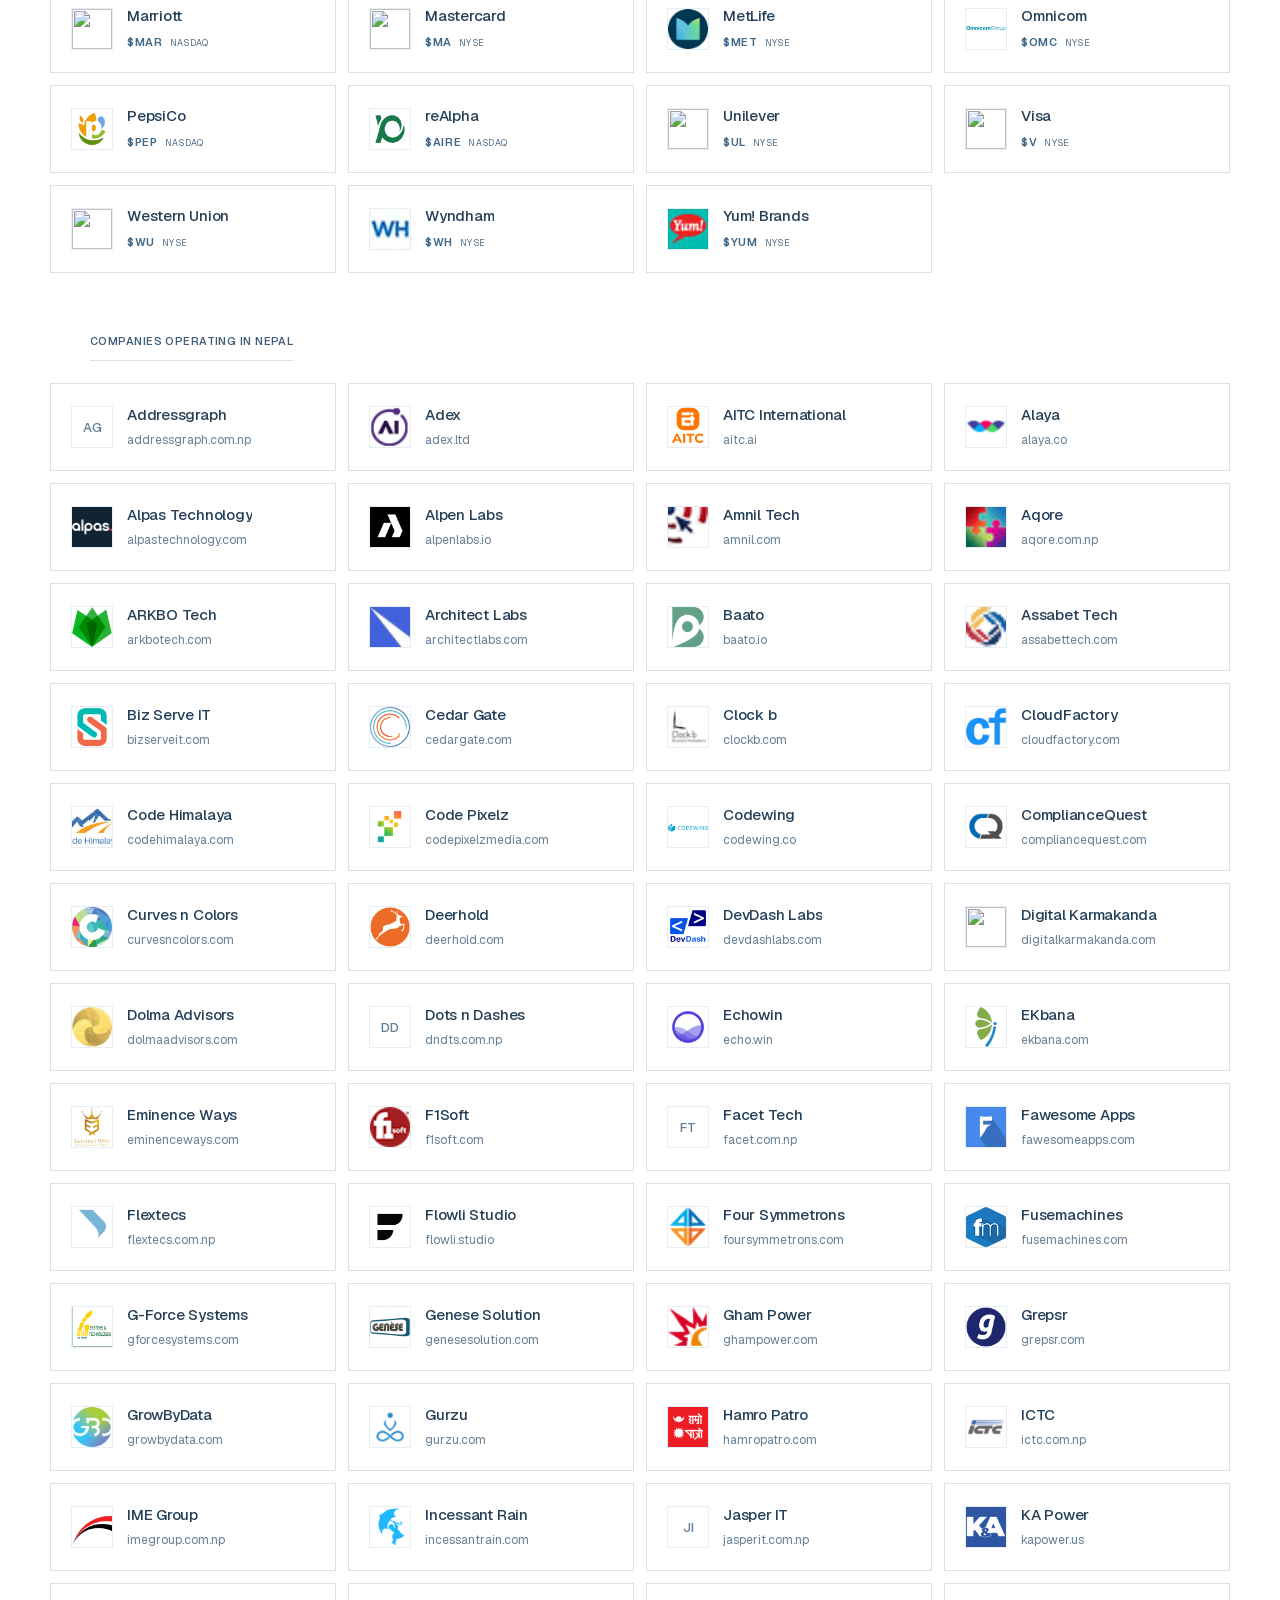
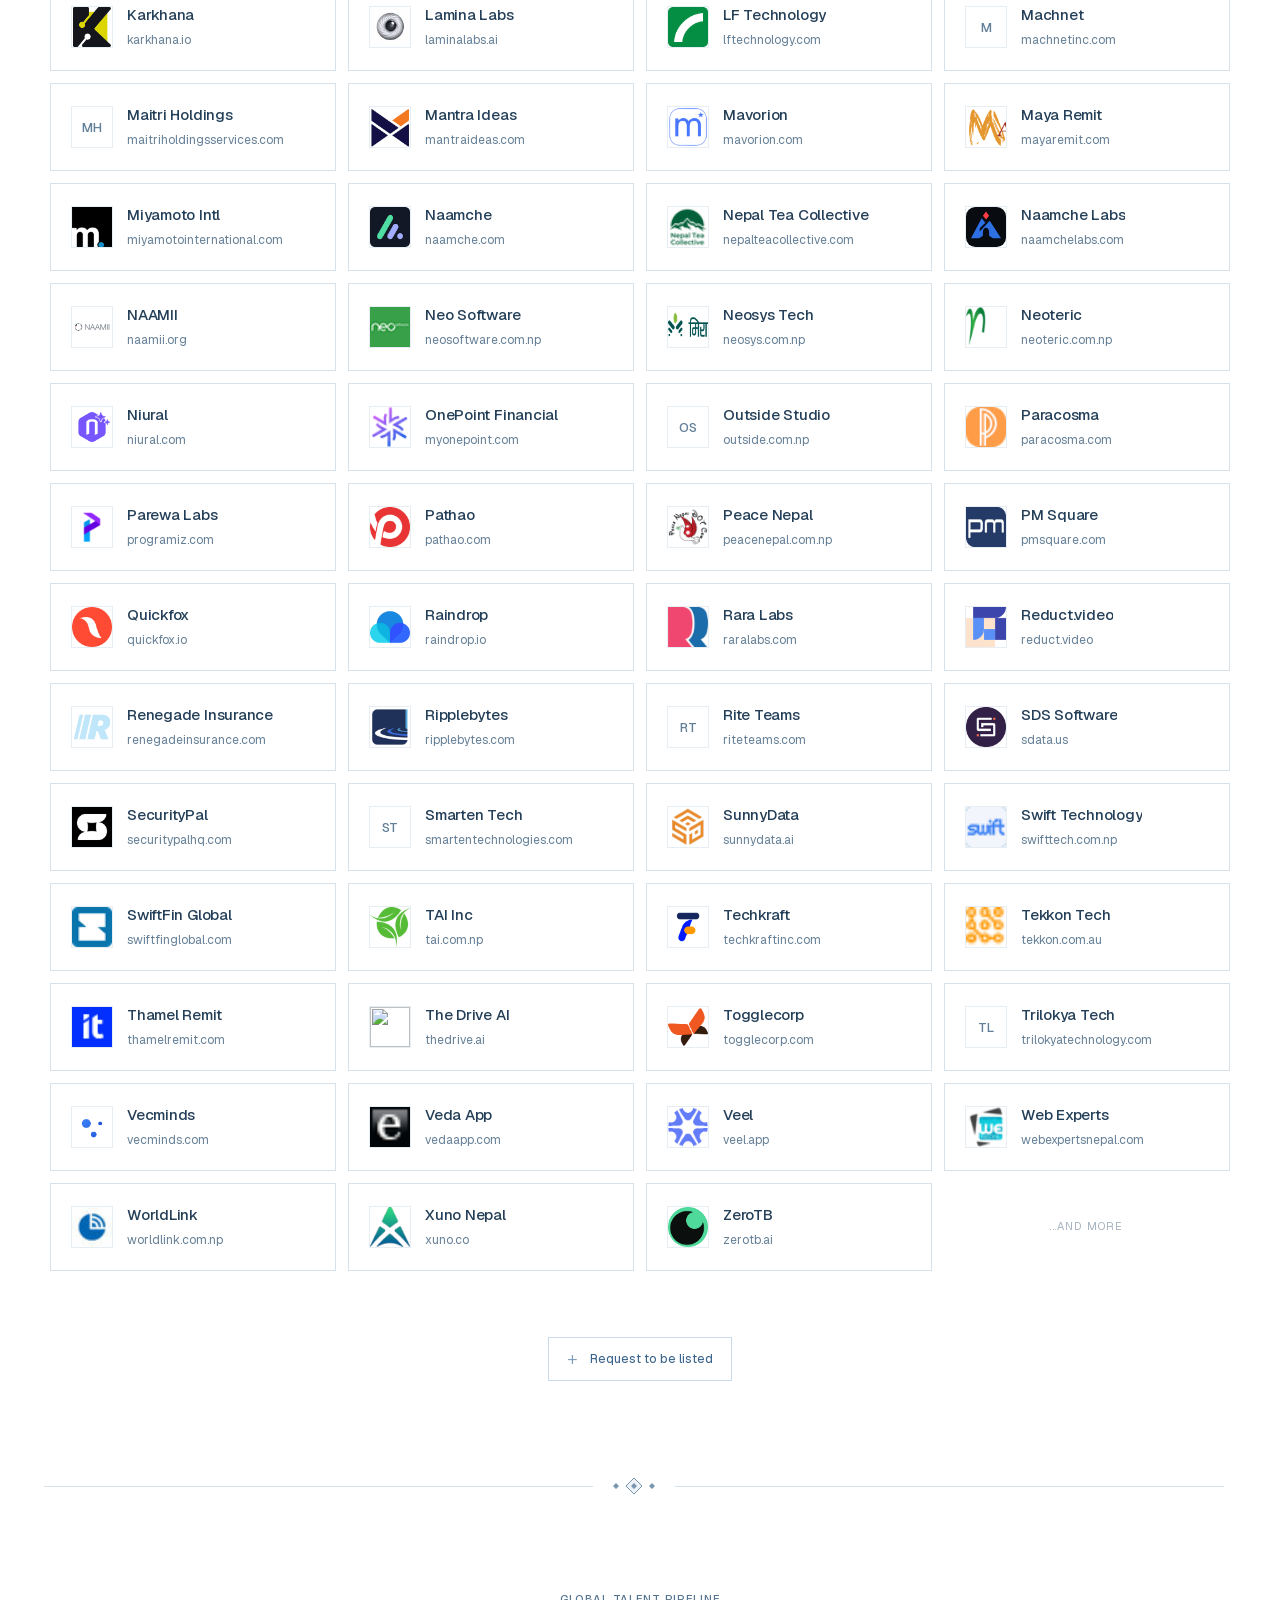
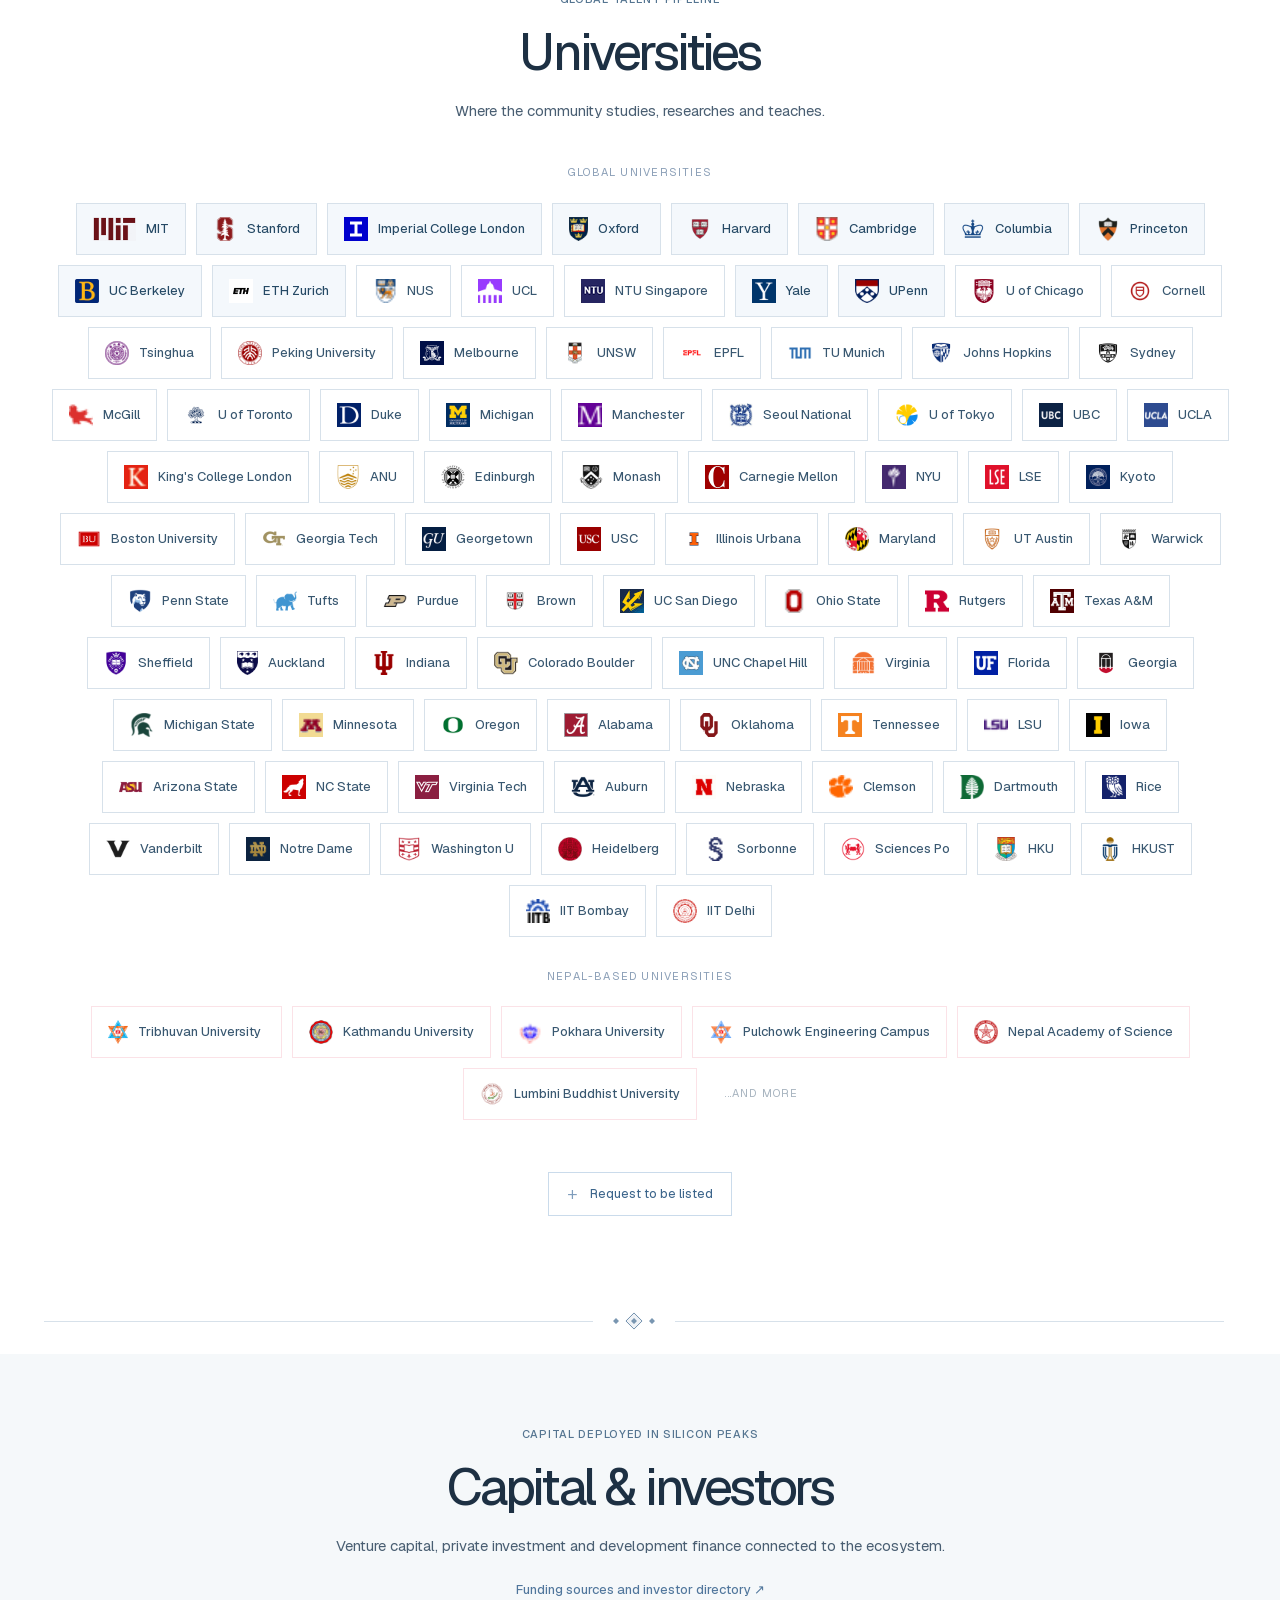
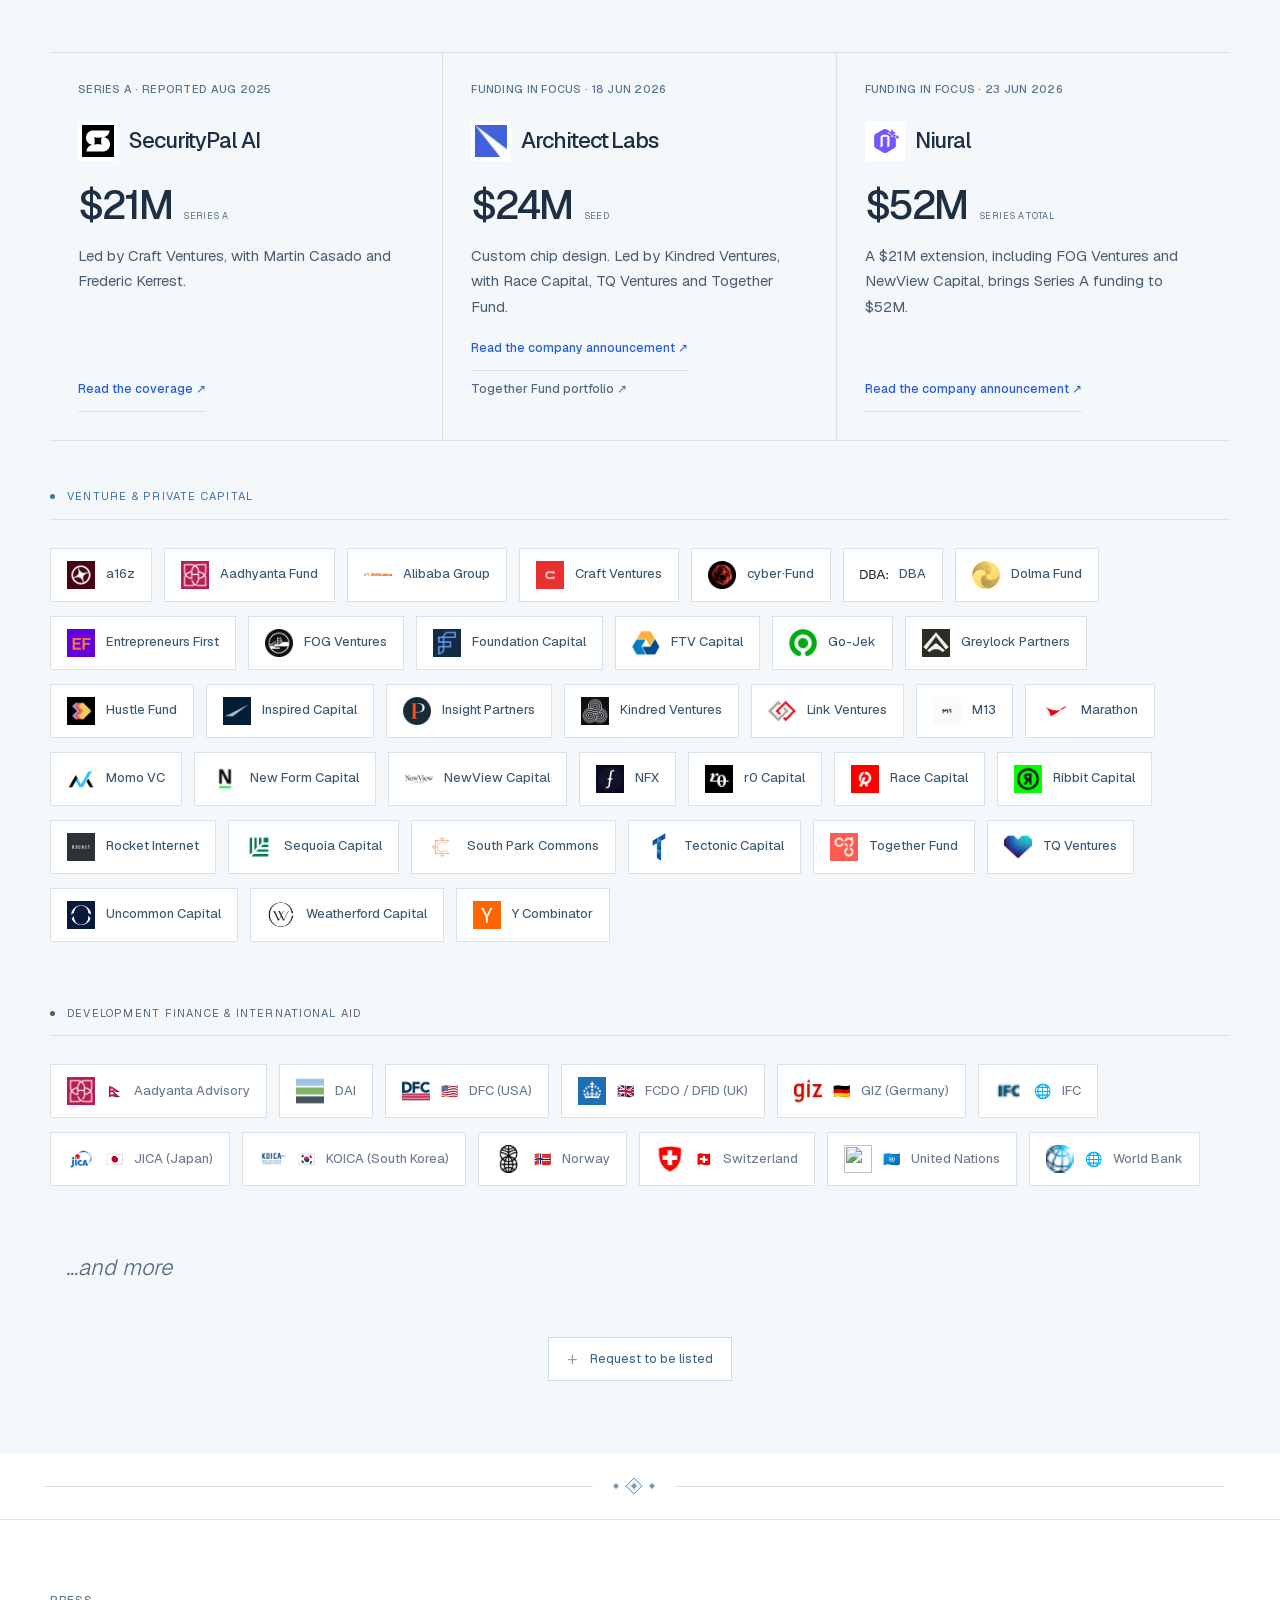
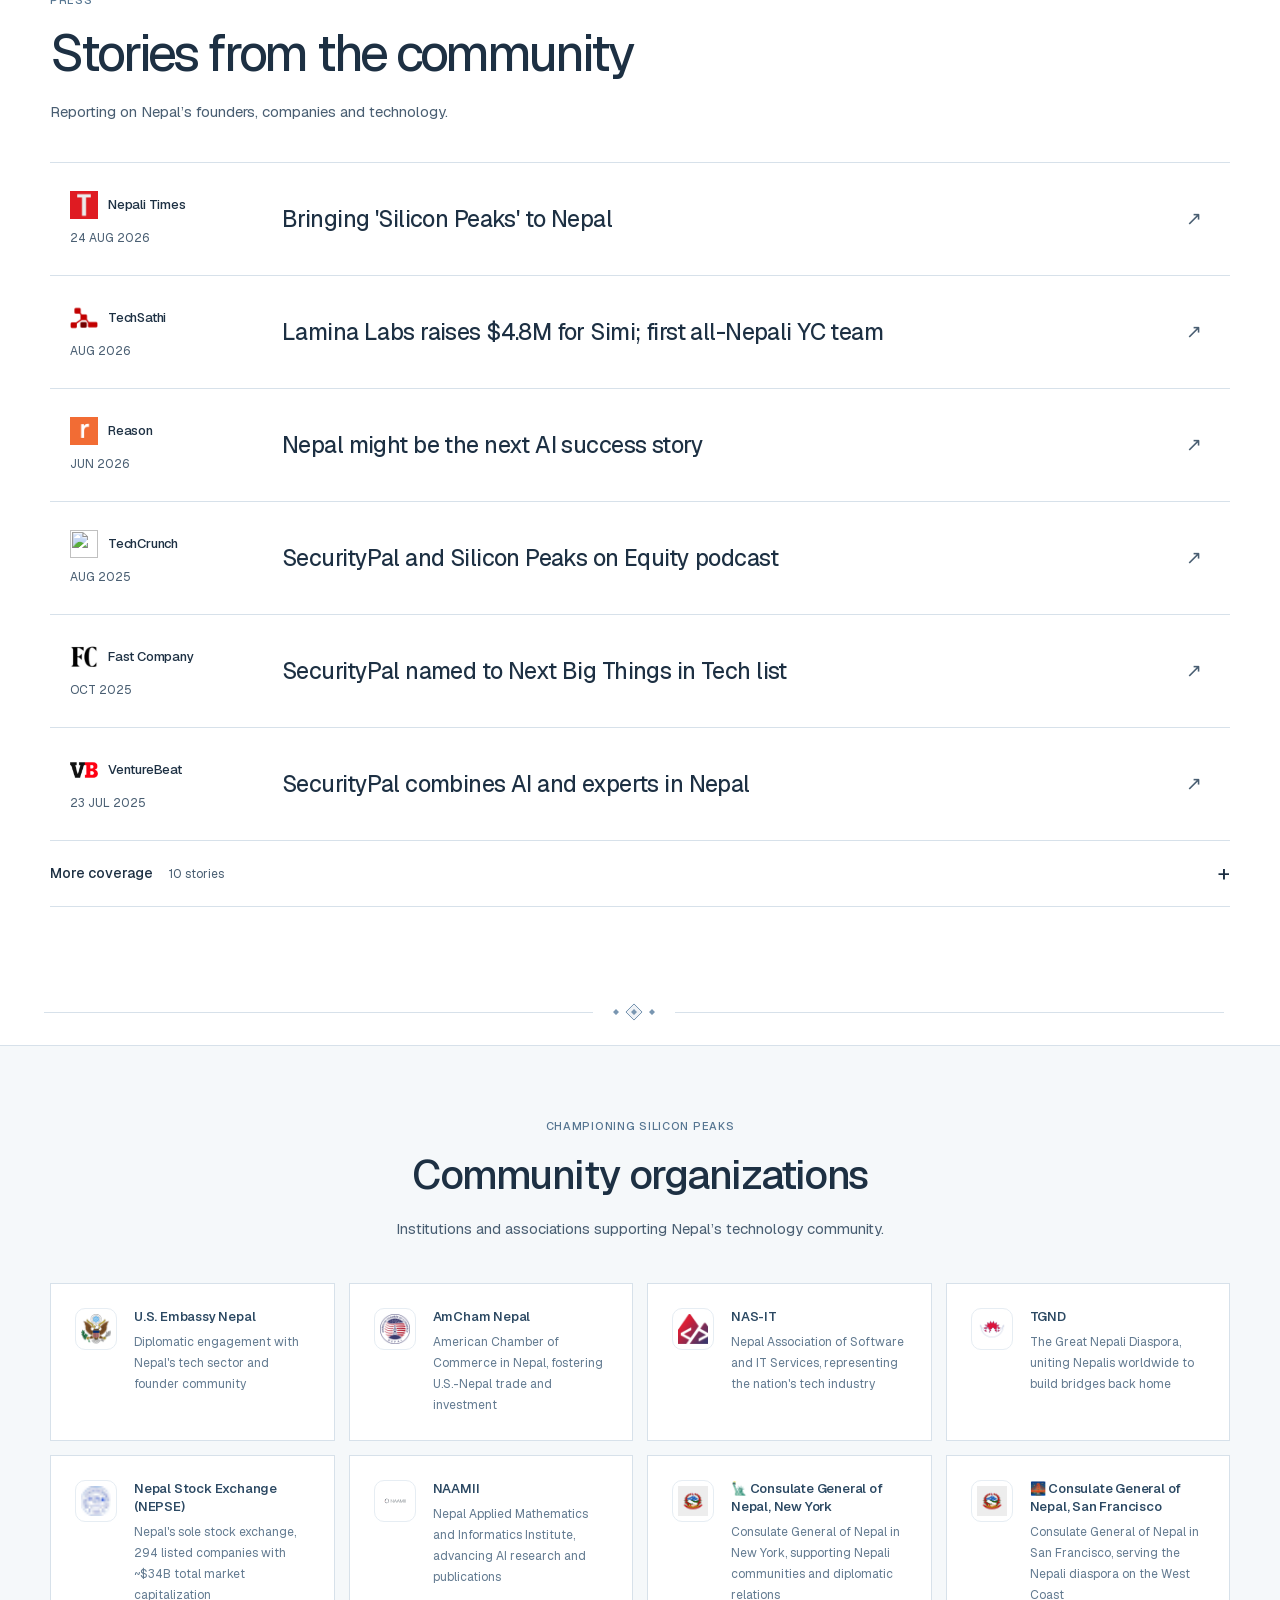
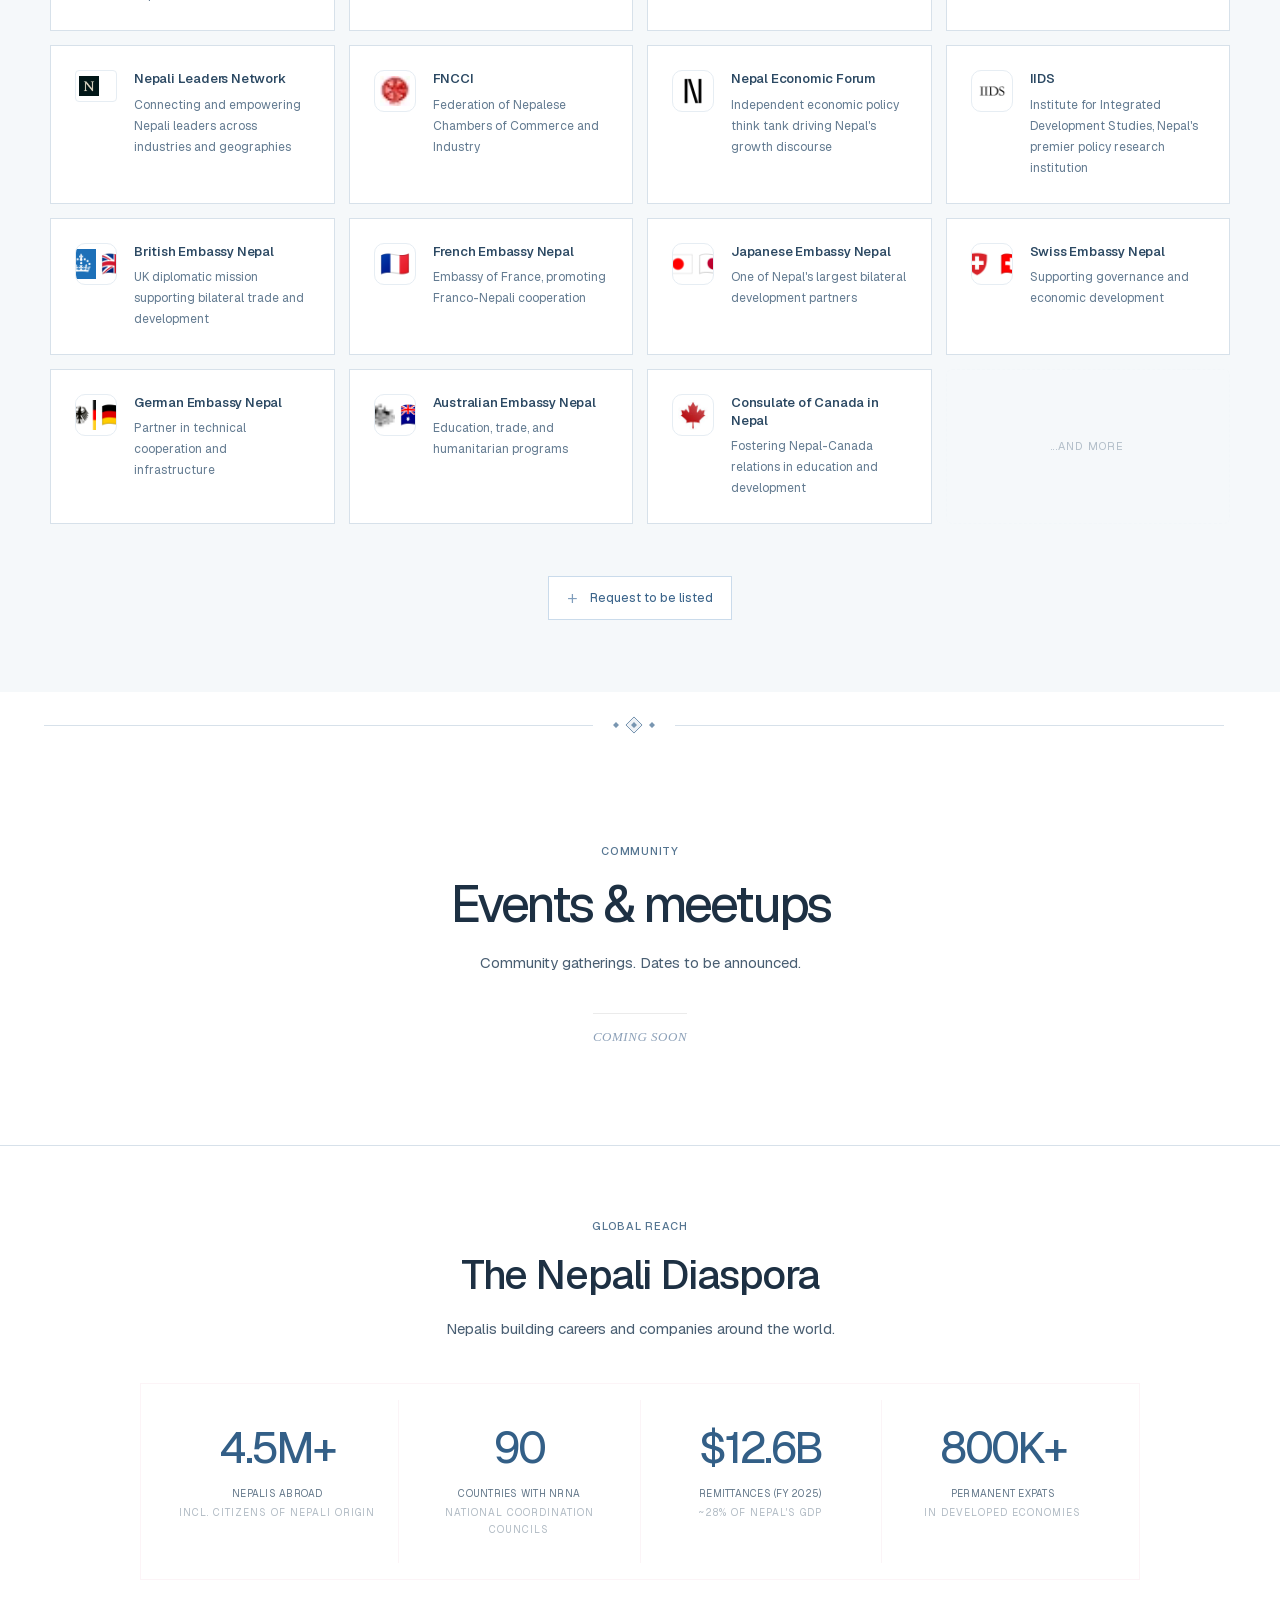
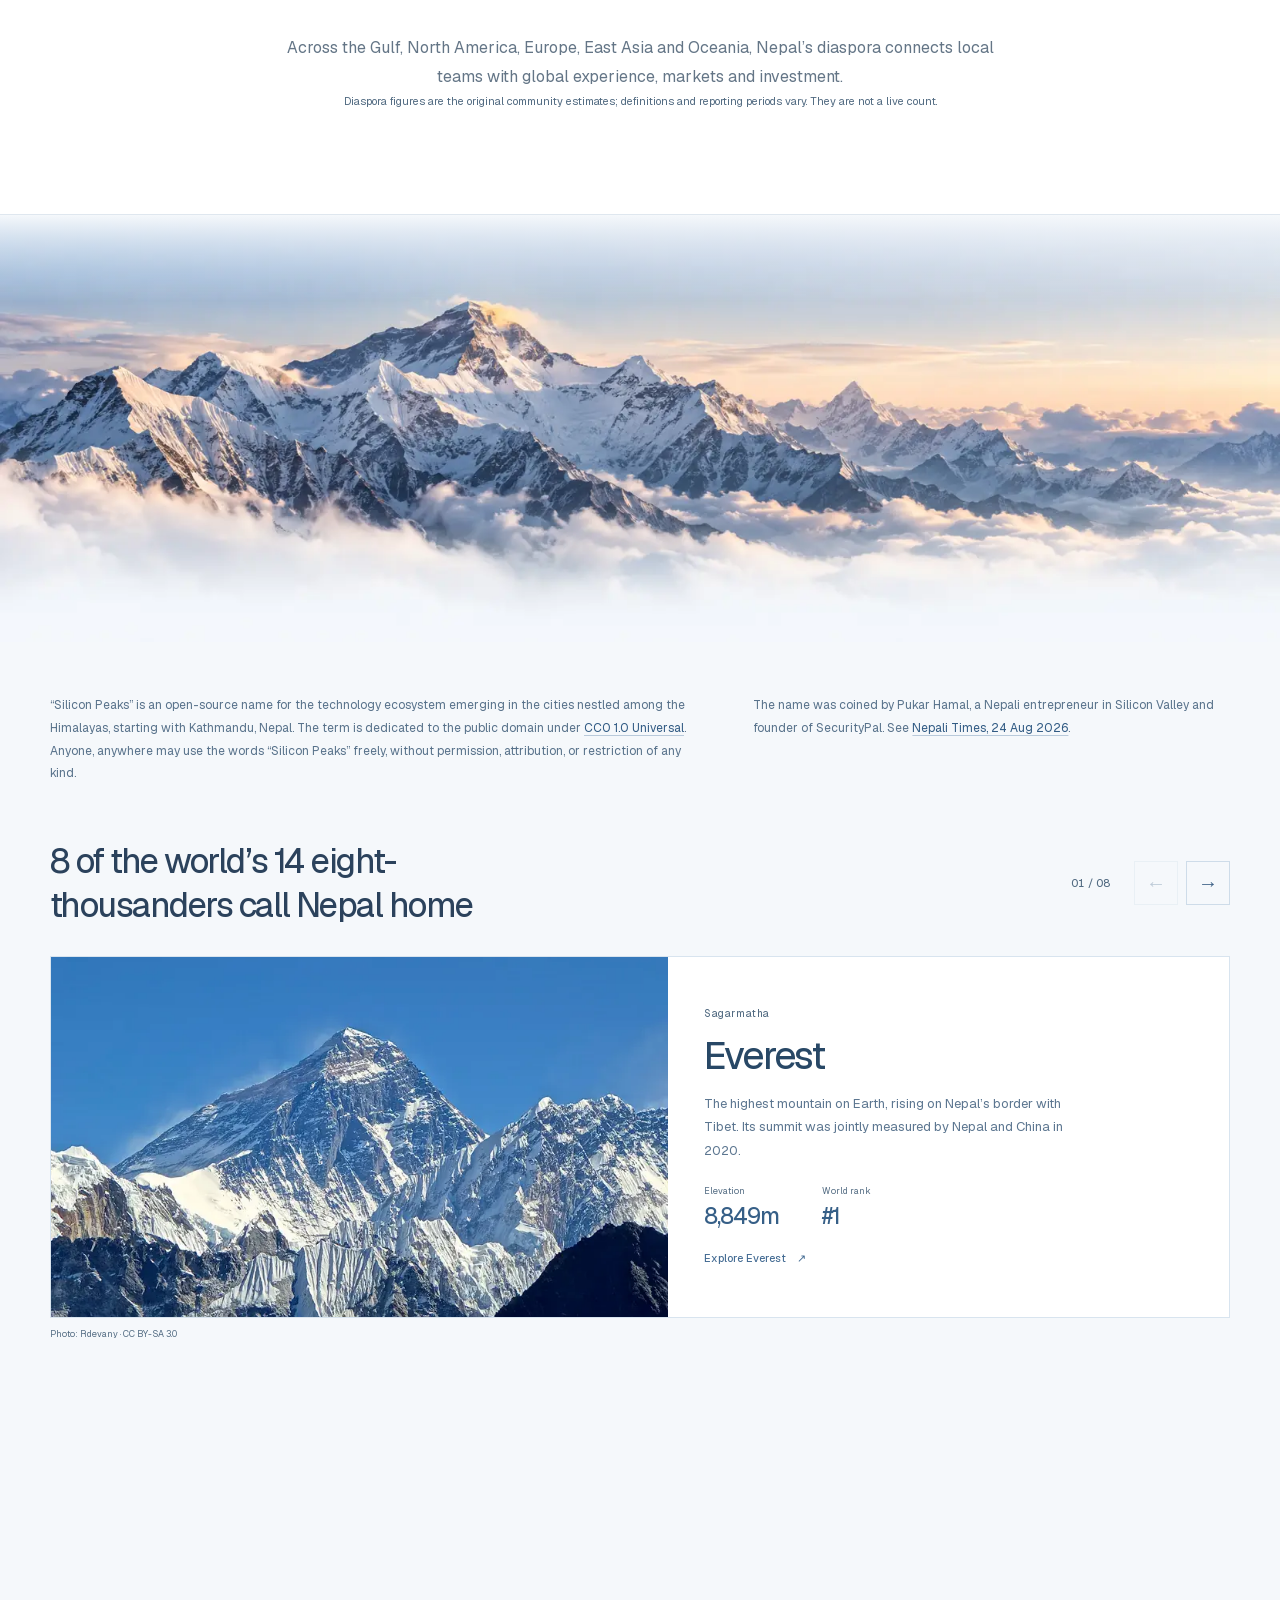
==== commit 61cd3505: "Correct directory links and restore official company and investor logos" ====
--- a/index.html
+++ b/index.html
@@ -298,14 +298,9 @@
 <div class="co-url">adex.ltd</div>
 </div>
 </a>
-<a class="co-card logo-unavailable" href="https://www.aitcint.com" rel="noopener" target="_blank">
-<div class="co-mark" style="background:#0e1a18">
-<span class="co-ini" style="color:#60c8a0">AI</span>
-</div>
-<div class="co-info">
-<div class="co-name">AITC Intl</div>
-<div class="co-url">aitcint.com</div>
-</div>
+<a class="co-card has-logo" href="https://aitc.ai/" rel="noopener" target="_blank">
+<div class="co-mark"><img alt="" class="co-fav" decoding="async" height="40" loading="lazy" src="/assets/logos/aitc-international.svg" width="40"/></div>
+<div class="co-info"><div class="co-name">AITC International</div><div class="co-url">aitc.ai</div></div>
 </a>
 <a class="co-card has-logo" href="https://www.alaya.co" rel="noopener" target="_blank">
 <div class="co-mark" style="background:#10141e"><img alt="" class="co-fav" decoding="async" height="40" loading="lazy" src="/assets/logos/alaya-co.png" width="40"/>
@@ -316,14 +311,9 @@
 <div class="co-url">alaya.co</div>
 </div>
 </a>
-<a class="co-card has-logo" href="https://www.alpastechnology.com" rel="noopener" target="_blank">
-<div class="co-mark" style="background:#0e1418"><img alt="" class="co-fav" decoding="async" height="40" loading="lazy" src="/assets/logos/alpastechnology-com.png" width="40"/>
-<span class="co-ini" style="color:#60c8a0">AT</span>
-</div>
-<div class="co-info">
-<div class="co-name">Alpas Tech</div>
-<div class="co-url">alpastechnology.com</div>
-</div>
+<a class="co-card has-logo" href="https://alpastechnology.com/" rel="noopener" target="_blank">
+<div class="co-mark"><img alt="" class="co-fav" decoding="async" height="40" loading="lazy" src="/assets/logos/alpas-technology.png" width="40"/></div>
+<div class="co-info"><div class="co-name">Alpas Technology</div><div class="co-url">alpastechnology.com</div></div>
 </a>
 <a class="co-card has-logo" href="https://www.alpenlabs.io" rel="noopener" target="_blank">
 <div class="co-mark" style="background:#0c1418"><img alt="" class="co-fav" decoding="async" height="40" loading="lazy" src="/assets/logos/alpenlabs-io.png" width="40"/>
@@ -352,14 +342,9 @@
 <div class="co-url">aqore.com.np</div>
 </div>
 </a>
-<a class="co-card logo-unavailable" href="https://www.arkbo.com.np" rel="noopener" target="_blank">
-<div class="co-mark" style="background:#1a0e10">
-<span class="co-ini" style="color:#d89060">AR</span>
-</div>
-<div class="co-info">
-<div class="co-name">ARKBO Tech</div>
-<div class="co-url">arkbo.com.np</div>
-</div>
+<a class="co-card has-logo" href="https://www.arkbotech.com/" rel="noopener" target="_blank">
+<div class="co-mark"><img alt="" class="co-fav" decoding="async" height="40" loading="lazy" src="/assets/logos/arkbo-tech.png" width="40"/></div>
+<div class="co-info"><div class="co-name">ARKBO Tech</div><div class="co-url">arkbotech.com</div></div>
 </a>
 <a class="co-card has-logo" href="https://architectlabs.com" rel="noopener" target="_blank">
 <div class="co-mark" style="background:#101418"><img alt="" class="co-fav" decoding="async" height="40" loading="lazy" src="/assets/logos/architectlabs-com.png" width="40"/>
@@ -575,6 +560,10 @@
 <div class="co-url">flextecs.com.np</div>
 </div>
 </a>
+<a class="co-card has-logo" href="https://flowli.studio/" rel="noopener" target="_blank">
+<div class="co-mark"><img alt="" class="co-fav" decoding="async" height="40" loading="lazy" src="/assets/logos/flowli-studio.png" width="40"/></div>
+<div class="co-info"><div class="co-name">Flowli Studio</div><div class="co-url">flowli.studio</div></div>
+</a>
 <a class="co-card has-logo" href="https://www.foursymmetrons.com" rel="noopener" target="_blank">
 <div class="co-mark" style="background:#10141e"><img alt="" class="co-fav" decoding="async" height="40" loading="lazy" src="/assets/logos/foursymmetrons-com.png" width="40"/>
 <span class="co-ini" style="color:#8090d8">FS</span>
@@ -797,6 +786,10 @@
 <div class="co-url">nepalteacollective.com</div>
 </div>
 </a>
+<a class="co-card has-logo" href="https://naamchelabs.com/" rel="noopener" target="_blank">
+<div class="co-mark"><img alt="" class="co-fav" decoding="async" height="40" loading="lazy" src="/assets/logos/naamche-labs.svg" width="40"/></div>
+<div class="co-info"><div class="co-name">Naamche Labs</div><div class="co-url">naamchelabs.com</div></div>
+</a>
 <a class="co-card has-logo" href="https://naamii.org/" rel="noopener" target="_blank">
 <div class="co-mark" style="background:#0e1418"><img alt="" class="co-fav" decoding="async" height="40" loading="lazy" src="/assets/logos/naamii.svg" width="40"/>
 <span class="co-ini" style="color:#60b8d0">NA</span>
@@ -842,15 +835,7 @@
 <div class="co-url">niural.com</div>
 </div>
 </a>
-<a class="co-card has-logo" href="https://www.onepoint.com.np" rel="noopener" target="_blank">
-<div class="co-mark" style="background:#1a0e10"><img alt="" class="co-fav" decoding="async" height="40" loading="lazy" src="/assets/logos/onepoint-com-np.png" width="40"/>
-<span class="co-ini" style="color:#d89060">OP</span>
-</div>
-<div class="co-info">
-<div class="co-name">One Point</div>
-<div class="co-url">onepoint.com.np</div>
-</div>
-</a>
+
 <a class="co-card has-logo" href="https://www.myonepoint.com" rel="noopener" target="_blank">
 <div class="co-mark" style="background:#1a0e10"><img alt="" class="co-fav" decoding="async" height="40" loading="lazy" src="/assets/logos/myonepoint-com.png" width="40"/>
 <span class="co-ini" style="color:#d89060">OP</span>
@@ -1286,7 +1271,7 @@
 </div>
 <div class="inv-block rev">
 <div class="inv-cat vc"><span class="dot"></span>Venture &amp; Private Capital</div>
-<div class="inv-names"><a class="inv-name has-logo" href="https://a16z.com" rel="noopener" target="_blank"><img alt="" class="inv-fav" decoding="async" height="40" loading="lazy" src="/assets/logos/a16z-com.png" width="40"/>a16z</a><a class="inv-name has-logo" href="https://aadhyanta.com" rel="noopener" target="_blank"><img alt="" class="inv-fav" decoding="async" height="40" loading="lazy" src="/assets/logos/aadhyanta-com.png" width="40"/>Aadhyanta Fund</a><a class="inv-name has-logo" href="https://alibabagroup.com" rel="noopener" target="_blank"><img alt="" class="inv-fav" decoding="async" height="40" loading="lazy" src="/assets/logos/alibaba-group.png" width="40"/>Alibaba Group</a><a class="inv-name has-logo" href="https://craftventures.com" rel="noopener" target="_blank"><img alt="" class="inv-fav" decoding="async" height="40" loading="lazy" src="/assets/logos/craftventures-com.png" width="40"/>Craft Ventures</a><a class="inv-name has-logo" href="https://cyber.fund" rel="noopener" target="_blank"><img alt="" class="inv-fav" decoding="async" height="40" loading="lazy" src="/assets/logos/cyber-fund.png" width="40"/>cyber·Fund</a><a class="inv-name" href="https://dbaventures.com" rel="noopener" target="_blank">DBA:</a><a class="inv-name has-logo" href="https://dolmaimpact.com" rel="noopener" target="_blank"><img alt="" class="inv-fav" decoding="async" height="40" loading="lazy" src="/assets/logos/dolmaimpact-com.png" width="40"/>Dolma Fund</a><a class="inv-name has-logo" href="https://www.joinef.com/" rel="noopener" target="_blank"><img alt="" class="inv-fav" decoding="async" height="40" loading="lazy" src="/assets/logos/entrepreneurs-first.png" width="40"/>Entrepreneurs First</a><a class="inv-name has-logo" href="https://fog.ventures" rel="noopener" target="_blank"><img alt="" class="inv-fav" decoding="async" height="40" loading="lazy" src="/assets/logos/fog-ventures.png" width="40"/>FOG Ventures</a><a class="inv-name has-logo" href="https://foundationcapital.com" rel="noopener" target="_blank"><img alt="" class="inv-fav" decoding="async" height="40" loading="lazy" src="/assets/logos/foundationcapital-com.png" width="40"/>Foundation Capital</a><a class="inv-name has-logo" href="https://ftvcapital.com" rel="noopener" target="_blank"><img alt="" class="inv-fav" decoding="async" height="40" loading="lazy" src="/assets/logos/ftvcapital-com.png" width="40"/>FTV Capital</a><a class="inv-name has-logo" href="https://gojek.com" rel="noopener" target="_blank"><img alt="" class="inv-fav" decoding="async" height="40" loading="lazy" src="/assets/logos/gojek-com.png" width="40"/>Go-Jek</a><a class="inv-name has-logo" href="https://greylock.com" rel="noopener" target="_blank"><img alt="" class="inv-fav" decoding="async" height="40" loading="lazy" src="/assets/logos/greylock-com.png" width="40"/>Greylock Partners</a><a class="inv-name has-logo" href="https://hustlefund.vc" rel="noopener" target="_blank"><img alt="" class="inv-fav" decoding="async" height="40" loading="lazy" src="/assets/logos/hustlefund-vc.png" width="40"/>Hustle Fund</a><a class="inv-name has-logo" href="https://inspiredcapital.com" rel="noopener" target="_blank"><img alt="" class="inv-fav" decoding="async" height="40" loading="lazy" src="/assets/logos/inspiredcapital-com.png" width="40"/>Inspired Capital</a><a class="inv-name has-logo" href="https://insightpartners.com" rel="noopener" target="_blank"><img alt="" class="inv-fav" decoding="async" height="40" loading="lazy" src="/assets/logos/insightpartners-com.png" width="40"/>Insight Partners</a><a class="inv-name has-logo" href="https://kindredventures.com" rel="noopener" target="_blank"><img alt="" class="inv-fav" decoding="async" height="40" loading="lazy" src="/assets/logos/kindredventures-com.png" width="40"/>Kindred Ventures</a><a class="inv-name has-logo" href="https://linkventures.com" rel="noopener" target="_blank"><img alt="" class="inv-fav" decoding="async" height="40" loading="lazy" src="/assets/logos/linkventures-com.png" width="40"/>Link Ventures</a><a class="inv-name has-logo" href="https://m13.co" rel="noopener" target="_blank"><img alt="" class="inv-fav" decoding="async" height="40" loading="lazy" src="/assets/logos/m13-co.png" width="40"/>M13</a><a class="inv-name has-logo" href="https://marathon.com" rel="noopener" target="_blank"><img alt="" class="inv-fav" decoding="async" height="40" loading="lazy" src="/assets/logos/marathon-com.png" width="40"/>Marathon</a><a class="inv-name has-logo" href="https://momo-vc.com" rel="noopener" target="_blank"><img alt="" class="inv-fav" decoding="async" height="40" loading="lazy" src="/assets/logos/momo-vc-com.png" width="40"/>Momo VC</a><a class="inv-name has-logo" href="https://newformcap.com" rel="noopener" target="_blank"><img alt="" class="inv-fav" decoding="async" height="40" loading="lazy" src="/assets/logos/newformcap-com.png" width="40"/>New Form Capital</a><a class="inv-name has-logo" href="https://nvc.vc" rel="noopener" target="_blank"><img alt="" class="inv-fav" decoding="async" height="40" loading="lazy" src="/assets/logos/nvc-vc.png" width="40"/>NewView Capital</a><a class="inv-name has-logo" href="https://nfx.com" rel="noopener" target="_blank"><img alt="" class="inv-fav" decoding="async" height="40" loading="lazy" src="/assets/logos/nfx-com.png" width="40"/>NFX</a><a class="inv-name has-logo" href="https://race.capital" rel="noopener" target="_blank"><img alt="" class="inv-fav" decoding="async" height="40" loading="lazy" src="/assets/logos/race-capital.png" width="40"/>Race Capital</a><a class="inv-name has-logo" href="https://ribbitcap.com" rel="noopener" target="_blank"><img alt="" class="inv-fav" decoding="async" height="40" loading="lazy" src="/assets/logos/ribbitcap-com.png" width="40"/>Ribbit Capital</a><a class="inv-name has-logo" href="https://rocket-internet.com" rel="noopener" target="_blank"><img alt="" class="inv-fav" decoding="async" height="40" loading="lazy" src="/assets/logos/rocket-internet-com.png" width="40"/>Rocket Internet</a><a class="inv-name has-logo" href="https://sequoiacap.com" rel="noopener" target="_blank"><img alt="" class="inv-fav" decoding="async" height="40" loading="lazy" src="/assets/logos/sequoiacap-com.png" width="40"/>Sequoia Capital</a><a class="inv-name has-logo" href="https://southparkcommons.com" rel="noopener" target="_blank"><img alt="" class="inv-fav" decoding="async" height="40" loading="lazy" src="/assets/logos/southparkcommons-com.png" width="40"/>South Park Commons</a><a class="inv-name" href="https://tectoniccapital.com" rel="noopener" target="_blank">Tectonic Capital</a><a class="inv-name has-logo" href="https://together.fund" rel="noopener" target="_blank"><img alt="" class="inv-fav" decoding="async" height="40" loading="lazy" src="/assets/logos/together-fund.png" width="40"/>Together Fund</a><a class="inv-name has-logo" href="https://tq.vc" rel="noopener" target="_blank"><img alt="" class="inv-fav" decoding="async" height="40" loading="lazy" src="/assets/logos/tq-vc.png" width="40"/>TQ Ventures</a><a class="inv-name logo-unavailable" href="https://uncorrelatedvc.com" rel="noopener" target="_blank">Uncorrelated Capital</a><a class="inv-name logo-unavailable" href="https://uncommon.vc" rel="noopener" target="_blank">Uncommon Capital</a><a class="inv-name has-logo" href="https://weatherfordcapital.com" rel="noopener" target="_blank"><img alt="" class="inv-fav" decoding="async" height="40" loading="lazy" src="/assets/logos/weatherfordcapital-com.png" width="40"/>Weatherford Capital</a><a class="inv-name has-logo" href="https://ycombinator.com" rel="noopener" target="_blank"><img alt="" class="inv-fav" decoding="async" height="40" loading="lazy" src="/assets/logos/y-combinator.svg" width="40"/>Y Combinator</a></div>
+<div class="inv-names"><a class="inv-name has-logo" href="https://a16z.com" rel="noopener" target="_blank"><img alt="" class="inv-fav" decoding="async" height="40" loading="lazy" src="/assets/logos/a16z-com.png" width="40"/>a16z</a><a class="inv-name has-logo" href="https://aadhyanta.com" rel="noopener" target="_blank"><img alt="" class="inv-fav" decoding="async" height="40" loading="lazy" src="/assets/logos/aadhyanta-com.png" width="40"/>Aadhyanta Fund</a><a class="inv-name has-logo" href="https://alibabagroup.com" rel="noopener" target="_blank"><img alt="" class="inv-fav" decoding="async" height="40" loading="lazy" src="/assets/logos/alibaba-group.png" width="40"/>Alibaba Group</a><a class="inv-name has-logo" href="https://craftventures.com" rel="noopener" target="_blank"><img alt="" class="inv-fav" decoding="async" height="40" loading="lazy" src="/assets/logos/craftventures-com.png" width="40"/>Craft Ventures</a><a class="inv-name has-logo" href="https://cyber.fund" rel="noopener" target="_blank"><img alt="" class="inv-fav" decoding="async" height="40" loading="lazy" src="/assets/logos/cyber-fund.png" width="40"/>cyber·Fund</a><a class="inv-name has-logo" href="https://dba.xyz/" rel="noopener" target="_blank"><img alt="" class="inv-fav" decoding="async" height="40" loading="lazy" src="/assets/logos/dba.svg" width="40"/>DBA</a><a class="inv-name has-logo" href="https://dolmaimpact.com" rel="noopener" target="_blank"><img alt="" class="inv-fav" decoding="async" height="40" loading="lazy" src="/assets/logos/dolmaimpact-com.png" width="40"/>Dolma Fund</a><a class="inv-name has-logo" href="https://www.joinef.com/" rel="noopener" target="_blank"><img alt="" class="inv-fav" decoding="async" height="40" loading="lazy" src="/assets/logos/entrepreneurs-first.png" width="40"/>Entrepreneurs First</a><a class="inv-name has-logo" href="https://fog.ventures" rel="noopener" target="_blank"><img alt="" class="inv-fav" decoding="async" height="40" loading="lazy" src="/assets/logos/fog-ventures.png" width="40"/>FOG Ventures</a><a class="inv-name has-logo" href="https://foundationcapital.com" rel="noopener" target="_blank"><img alt="" class="inv-fav" decoding="async" height="40" loading="lazy" src="/assets/logos/foundationcapital-com.png" width="40"/>Foundation Capital</a><a class="inv-name has-logo" href="https://ftvcapital.com" rel="noopener" target="_blank"><img alt="" class="inv-fav" decoding="async" height="40" loading="lazy" src="/assets/logos/ftvcapital-com.png" width="40"/>FTV Capital</a><a class="inv-name has-logo" href="https://gojek.com" rel="noopener" target="_blank"><img alt="" class="inv-fav" decoding="async" height="40" loading="lazy" src="/assets/logos/gojek-com.png" width="40"/>Go-Jek</a><a class="inv-name has-logo" href="https://greylock.com" rel="noopener" target="_blank"><img alt="" class="inv-fav" decoding="async" height="40" loading="lazy" src="/assets/logos/greylock-com.png" width="40"/>Greylock Partners</a><a class="inv-name has-logo" href="https://hustlefund.vc" rel="noopener" target="_blank"><img alt="" class="inv-fav" decoding="async" height="40" loading="lazy" src="/assets/logos/hustlefund-vc.png" width="40"/>Hustle Fund</a><a class="inv-name has-logo" href="https://inspiredcapital.com" rel="noopener" target="_blank"><img alt="" class="inv-fav" decoding="async" height="40" loading="lazy" src="/assets/logos/inspiredcapital-com.png" width="40"/>Inspired Capital</a><a class="inv-name has-logo" href="https://insightpartners.com" rel="noopener" target="_blank"><img alt="" class="inv-fav" decoding="async" height="40" loading="lazy" src="/assets/logos/insightpartners-com.png" width="40"/>Insight Partners</a><a class="inv-name has-logo" href="https://kindredventures.com" rel="noopener" target="_blank"><img alt="" class="inv-fav" decoding="async" height="40" loading="lazy" src="/assets/logos/kindredventures-com.png" width="40"/>Kindred Ventures</a><a class="inv-name has-logo" href="https://linkventures.com" rel="noopener" target="_blank"><img alt="" class="inv-fav" decoding="async" height="40" loading="lazy" src="/assets/logos/linkventures-com.png" width="40"/>Link Ventures</a><a class="inv-name has-logo" href="https://m13.co" rel="noopener" target="_blank"><img alt="" class="inv-fav" decoding="async" height="40" loading="lazy" src="/assets/logos/m13-co.png" width="40"/>M13</a><a class="inv-name has-logo" href="https://marathon.com" rel="noopener" target="_blank"><img alt="" class="inv-fav" decoding="async" height="40" loading="lazy" src="/assets/logos/marathon-com.png" width="40"/>Marathon</a><a class="inv-name has-logo" href="https://momo-vc.com" rel="noopener" target="_blank"><img alt="" class="inv-fav" decoding="async" height="40" loading="lazy" src="/assets/logos/momo-vc-com.png" width="40"/>Momo VC</a><a class="inv-name has-logo" href="https://newformcap.com" rel="noopener" target="_blank"><img alt="" class="inv-fav" decoding="async" height="40" loading="lazy" src="/assets/logos/newformcap-com.png" width="40"/>New Form Capital</a><a class="inv-name has-logo" href="https://nvc.vc" rel="noopener" target="_blank"><img alt="" class="inv-fav" decoding="async" height="40" loading="lazy" src="/assets/logos/nvc-vc.png" width="40"/>NewView Capital</a><a class="inv-name has-logo" href="https://nfx.com" rel="noopener" target="_blank"><img alt="" class="inv-fav" decoding="async" height="40" loading="lazy" src="/assets/logos/nfx-com.png" width="40"/>NFX</a><a class="inv-name has-logo" href="https://r0capital.com/" rel="noopener" target="_blank"><img alt="" class="inv-fav" decoding="async" height="40" loading="lazy" src="/assets/logos/r0-capital.png" width="40"/>r0 Capital</a><a class="inv-name has-logo" href="https://race.capital" rel="noopener" target="_blank"><img alt="" class="inv-fav" decoding="async" height="40" loading="lazy" src="/assets/logos/race-capital.png" width="40"/>Race Capital</a><a class="inv-name has-logo" href="https://ribbitcap.com" rel="noopener" target="_blank"><img alt="" class="inv-fav" decoding="async" height="40" loading="lazy" src="/assets/logos/ribbitcap-com.png" width="40"/>Ribbit Capital</a><a class="inv-name has-logo" href="https://rocket-internet.com" rel="noopener" target="_blank"><img alt="" class="inv-fav" decoding="async" height="40" loading="lazy" src="/assets/logos/rocket-internet-com.png" width="40"/>Rocket Internet</a><a class="inv-name has-logo" href="https://sequoiacap.com" rel="noopener" target="_blank"><img alt="" class="inv-fav" decoding="async" height="40" loading="lazy" src="/assets/logos/sequoiacap-com.png" width="40"/>Sequoia Capital</a><a class="inv-name has-logo" href="https://southparkcommons.com" rel="noopener" target="_blank"><img alt="" class="inv-fav" decoding="async" height="40" loading="lazy" src="/assets/logos/southparkcommons-com.png" width="40"/>South Park Commons</a><a class="inv-name has-logo" href="https://tectonic.vc/" rel="noopener" target="_blank"><img alt="" class="inv-fav" decoding="async" height="40" loading="lazy" src="/assets/logos/tectonic-symbol.svg" width="40"/>Tectonic Capital</a><a class="inv-name has-logo" href="https://together.fund" rel="noopener" target="_blank"><img alt="" class="inv-fav" decoding="async" height="40" loading="lazy" src="/assets/logos/together-fund.png" width="40"/>Together Fund</a><a class="inv-name has-logo" href="https://tq.vc" rel="noopener" target="_blank"><img alt="" class="inv-fav" decoding="async" height="40" loading="lazy" src="/assets/logos/tq-vc.png" width="40"/>TQ Ventures</a><a class="inv-name has-logo" href="https://investuncommon.com/" rel="noopener" target="_blank"><img alt="" class="inv-fav" decoding="async" height="40" loading="lazy" src="/assets/logos/uncommon-capital.jpg" width="40"/>Uncommon Capital</a><a class="inv-name has-logo" href="https://weatherfordcapital.com" rel="noopener" target="_blank"><img alt="" class="inv-fav" decoding="async" height="40" loading="lazy" src="/assets/logos/weatherfordcapital-com.png" width="40"/>Weatherford Capital</a><a class="inv-name has-logo" href="https://ycombinator.com" rel="noopener" target="_blank"><img alt="" class="inv-fav" decoding="async" height="40" loading="lazy" src="/assets/logos/y-combinator.svg" width="40"/>Y Combinator</a></div>
 </div>
 <div class="inv-block rev rev-d1">
 <div class="inv-cat dev"><span class="dot"></span>Development Finance &amp; International Aid</div>
@@ -1529,5 +1514,5 @@
 <nav aria-label="Footer navigation" class="footer-nav"><a class="footer-nav-a" href="/companies/">Company directory</a><a class="footer-nav-a" href="#universities">Universities</a><a class="footer-nav-a" href="/investors/">Investor directory</a><a class="footer-nav-a" href="#press">Press</a><a class="footer-nav-a" href="#events">Events</a><a class="footer-nav-a" href="#diaspora">Diaspora</a><a class="footer-nav-a" href="/startups/">Startup ecosystem</a></nav>
 <div class="footer-contact"><a href="mailto:scale@siliconpeaks.com">scale@siliconpeaks.com ↗</a><a href="https://discord.gg/Z7y3ZhvNCC" rel="noopener" target="_blank">Discord ↗</a><a href="https://github.com/pchamal/siliconpeaks" rel="noopener" target="_blank">Open source on GitHub ↗</a></div></div>
 <div class="footer-bar"><span class="footer-c">© 2026 Silicon Peaks</span><div class="footer-meta"><a href="/llms.txt">LLMs.txt</a><a href="/sitemap.xml">Sitemap</a></div></div></footer>
-<script defer="" src="/assets/navigation.js"></script><script defer="True" src="/assets/site.js"></script><script type="application/ld+json">{"@context":"https://schema.org","@graph":[{"@type":"WebSite","@id":"https://siliconpeaks.com/#website","name":"Silicon Peaks","url":"https://siliconpeaks.com/","inLanguage":"en","creator":{"@id":"https://siliconpeaks.com/#pukar-hamal"},"contributor":[{"@id":"https://siliconpeaks.com/#jonathan-clarke"},{"@id":"https://siliconpeaks.com/#aarjan-chaudhary"}]},{"@type":"Person","@id":"https://siliconpeaks.com/#pukar-hamal","name":"Pukar Hamal","url":"https://pukarhamal.com/","description":"Founder and CEO of SecurityPal; coined and named Silicon Peaks.","sameAs":["https://github.com/pchamal"]},{"@type":"Person","@id":"https://siliconpeaks.com/#jonathan-clarke","name":"Jonathan Clarke","url":"https://www.jonathanclarke.ie/","sameAs":["https://github.com/jonathanclarke"]},{"@type":"Person","@id":"https://siliconpeaks.com/#aarjan-chaudhary","name":"Aarjan Chaudhary","url":"https://arjanchaudharyy.lol/","sameAs":["https://github.com/arjanchaudharyy"]},{"@type":"CollectionPage","@id":"https://siliconpeaks.com/#webpage","url":"https://siliconpeaks.com/","name":"Silicon Peaks | Nepal Startup & Technology Ecosystem","description":"Explore Nepal’s startup ecosystem: IT companies, Nepali founders, venture capital firms and universities. An open community directory from Silicon Peaks.","inLanguage":"en","isPartOf":{"@id":"https://siliconpeaks.com/#website"},"mainEntity":{"@id":"https://siliconpeaks.com/#companies"},"hasPart":[{"@type":"WebPage","url":"https://siliconpeaks.com/companies/","name":"IT Companies in Nepal & Nepali Tech Firms | Silicon Peaks"},{"@type":"WebPage","url":"https://siliconpeaks.com/startups/","name":"Nepal Startup Ecosystem: Founders & Funding | Silicon Peaks"},{"@type":"WebPage","url":"https://siliconpeaks.com/investors/","name":"Venture Capital in Nepal: Funds & Investors | Silicon Peaks"}]},{"@type":"ItemList","@id":"https://siliconpeaks.com/#companies","name":"Silicon Peaks company directory","numberOfItems":112,"itemListElement":[{"@type":"ListItem","position":1,"name":"Coca-Cola","url":"https://finance.yahoo.com/quote/KO/"},{"@type":"ListItem","position":2,"name":"Fusemachines","url":"https://www.fusemachines.com"},{"@type":"ListItem","position":3,"name":"Hyatt","url":"https://finance.yahoo.com/quote/H/"},{"@type":"ListItem","position":4,"name":"IQVIA","url":"https://finance.yahoo.com/quote/IQV/"},{"@type":"ListItem","position":5,"name":"Marriott","url":"https://finance.yahoo.com/quote/MAR/"},{"@type":"ListItem","position":6,"name":"Mastercard","url":"https://finance.yahoo.com/quote/MA/"},{"@type":"ListItem","position":7,"name":"MetLife","url":"https://finance.yahoo.com/quote/MET/"},{"@type":"ListItem","position":8,"name":"Omnicom","url":"https://finance.yahoo.com/quote/OMC/"},{"@type":"ListItem","position":9,"name":"PepsiCo","url":"https://finance.yahoo.com/quote/PEP/"},{"@type":"ListItem","position":10,"name":"reAlpha","url":"https://finance.yahoo.com/quote/AIRE/"},{"@type":"ListItem","position":11,"name":"Unilever","url":"https://finance.yahoo.com/quote/UL/"},{"@type":"ListItem","position":12,"name":"Visa","url":"https://finance.yahoo.com/quote/V/"},{"@type":"ListItem","position":13,"name":"Western Union","url":"https://finance.yahoo.com/quote/WU/"},{"@type":"ListItem","position":14,"name":"Wyndham","url":"https://finance.yahoo.com/quote/WH/"},{"@type":"ListItem","position":15,"name":"Yum! Brands","url":"https://finance.yahoo.com/quote/YUM/"},{"@type":"ListItem","position":16,"name":"Addressgraph","url":"https://www.addressgraph.com.np"},{"@type":"ListItem","position":17,"name":"Adex","url":"https://www.adex.ltd"},{"@type":"ListItem","position":18,"name":"AITC Intl","url":"https://www.aitcint.com"},{"@type":"ListItem","position":19,"name":"Alaya","url":"https://www.alaya.co"},{"@type":"ListItem","position":20,"name":"Alpas Tech","url":"https://www.alpastechnology.com"},{"@type":"ListItem","position":21,"name":"Alpen Labs","url":"https://www.alpenlabs.io"},{"@type":"ListItem","position":22,"name":"Amnil Tech","url":"https://www.amnil.com"},{"@type":"ListItem","position":23,"name":"Aqore","url":"https://www.aqore.com.np"},{"@type":"ListItem","position":24,"name":"ARKBO Tech","url":"https://www.arkbo.com.np"},{"@type":"ListItem","position":25,"name":"Architect Labs","url":"https://architectlabs.com"},{"@type":"ListItem","position":26,"name":"Baato","url":"https://baato.io"},{"@type":"ListItem","position":27,"name":"Assabet Tech","url":"https://www.assabettech.com"},{"@type":"ListItem","position":28,"name":"Biz Serve IT","url":"https://www.bizserveit.com"},{"@type":"ListItem","position":29,"name":"Cedar Gate","url":"https://www.cedargate.com"},{"@type":"ListItem","position":30,"name":"Clock b","url":"https://www.clockb.com"},{"@type":"ListItem","position":31,"name":"CloudFactory","url":"https://www.cloudfactory.com"},{"@type":"ListItem","position":32,"name":"Code Himalaya","url":"https://www.codehimalaya.com"},{"@type":"ListItem","position":33,"name":"Code Pixelz","url":"https://www.codepixelzmedia.com"},{"@type":"ListItem","position":34,"name":"Codewing","url":"https://codewing.co/"},{"@type":"ListItem","position":35,"name":"ComplianceQuest","url":"https://www.compliancequest.com"},{"@type":"ListItem","position":36,"name":"Curves n Colors","url":"https://www.curvesncolors.com"},{"@type":"ListItem","position":37,"name":"Deerhold","url":"https://www.deerhold.com"},{"@type":"ListItem","position":38,"name":"DevDash Labs","url":"https://devdashlabs.com"},{"@type":"ListItem","position":39,"name":"Digital Karmakanda","url":"https://digitalkarmakanda.com"},{"@type":"ListItem","position":40,"name":"Dolma Advisors","url":"https://www.dolmaadvisors.com"},{"@type":"ListItem","position":41,"name":"Dots n Dashes","url":"https://www.dndts.com.np"},{"@type":"ListItem","position":42,"name":"Echowin","url":"https://echo.win/"},{"@type":"ListItem","position":43,"name":"EKbana","url":"https://www.ekbana.com"},{"@type":"ListItem","position":44,"name":"Eminence Ways","url":"https://www.eminenceways.com"},{"@type":"ListItem","position":45,"name":"F1Soft","url":"https://www.f1soft.com"},{"@type":"ListItem","position":46,"name":"Facet Tech","url":"https://www.facet.com.np"},{"@type":"ListItem","position":47,"name":"Fawesome Apps","url":"https://www.fawesomeapps.com"},{"@type":"ListItem","position":48,"name":"Flextecs","url":"https://www.flextecs.com.np"},{"@type":"ListItem","position":49,"name":"Four Symmetrons","url":"https://www.foursymmetrons.com"},{"@type":"ListItem","position":50,"name":"G-Force Systems","url":"https://www.gforcesystems.com"},{"@type":"ListItem","position":51,"name":"Genese Solution","url":"https://www.genesesolution.com"},{"@type":"ListItem","position":52,"name":"Gham Power","url":"https://www.ghampower.com"},{"@type":"ListItem","position":53,"name":"Grepsr","url":"https://www.grepsr.com"},{"@type":"ListItem","position":54,"name":"GrowByData","url":"https://www.growbydata.com"},{"@type":"ListItem","position":55,"name":"Gurzu","url":"https://www.gurzu.com"},{"@type":"ListItem","position":56,"name":"Hamro Patro","url":"https://www.hamropatro.com"},{"@type":"ListItem","position":57,"name":"ICTC","url":"https://www.ictc.com.np"},{"@type":"ListItem","position":58,"name":"IME Group","url":"https://www.imegroup.com.np"},{"@type":"ListItem","position":59,"name":"Incessant Rain","url":"https://www.incessantrain.com"},{"@type":"ListItem","position":60,"name":"Jasper IT","url":"https://www.jasperit.com.np"},{"@type":"ListItem","position":61,"name":"KA Power","url":"https://www.kapower.us"},{"@type":"ListItem","position":62,"name":"Karkhana","url":"https://www.karkhana.io"},{"@type":"ListItem","position":63,"name":"Lamina Labs","url":"https://laminalabs.ai"},{"@type":"ListItem","position":64,"name":"LF Technology","url":"https://www.lftechnology.com"},{"@type":"ListItem","position":65,"name":"Machnet","url":"https://www.machnetinc.com"},{"@type":"ListItem","position":66,"name":"Maitri Holdings","url":"https://www.maitriholdingsservices.com"},{"@type":"ListItem","position":67,"name":"Mantra Ideas","url":"https://www.mantraideas.com"},{"@type":"ListItem","position":68,"name":"Mavorion","url":"https://www.mavorion.com"},{"@type":"ListItem","position":69,"name":"Maya Remit","url":"https://www.mayaremit.com"},{"@type":"ListItem","position":70,"name":"Miyamoto Intl","url":"https://www.miyamotointernational.com"},{"@type":"ListItem","position":71,"name":"Naamche","url":"https://www.naamche.com"},{"@type":"ListItem","position":72,"name":"Nepal Tea Collective","url":"https://www.nepalteacollective.com"},{"@type":"ListItem","position":73,"name":"NAAMII","url":"https://naamii.org/"},{"@type":"ListItem","position":74,"name":"Neo Software","url":"https://www.neosoftware.com.np"},{"@type":"ListItem","position":75,"name":"Neosys Tech","url":"https://www.neosys.com.np"},{"@type":"ListItem","position":76,"name":"Neoteric","url":"https://www.neoteric.com.np"},{"@type":"ListItem","position":77,"name":"Niural","url":"https://www.niural.com"},{"@type":"ListItem","position":78,"name":"One Point","url":"https://www.onepoint.com.np"},{"@type":"ListItem","position":79,"name":"OnePoint Financial","url":"https://www.myonepoint.com"},{"@type":"ListItem","position":80,"name":"Outside Studio","url":"https://www.outside.com.np"},{"@type":"ListItem","position":81,"name":"Paracosma","url":"https://www.paracosma.com"},{"@type":"ListItem","position":82,"name":"Parewa Labs","url":"https://www.programiz.com"},{"@type":"ListItem","position":83,"name":"Pathao","url":"https://www.pathao.com"},{"@type":"ListItem","position":84,"name":"Peace Nepal","url":"https://www.peacenepal.com.np"},{"@type":"ListItem","position":85,"name":"PM Square","url":"https://www.pmsquare.com"},{"@type":"ListItem","position":86,"name":"Quickfox","url":"https://www.quickfox.io"},{"@type":"ListItem","position":87,"name":"Raindrop","url":"https://www.raindrop.io"},{"@type":"ListItem","position":88,"name":"Rara Labs","url":"https://www.raralabs.com"},{"@type":"ListItem","position":89,"name":"Reduct.video","url":"https://www.reduct.video"},{"@type":"ListItem","position":90,"name":"Renegade Insurance","url":"https://www.renegadeinsurance.com"},{"@type":"ListItem","position":91,"name":"Ripplebytes","url":"https://www.ripplebytes.com"},{"@type":"ListItem","position":92,"name":"Rite Teams","url":"https://www.riteteams.com"},{"@type":"ListItem","position":93,"name":"SDS Software","url":"https://www.sdata.us"},{"@type":"ListItem","position":94,"name":"SecurityPal","url":"https://www.securitypalhq.com"},{"@type":"ListItem","position":95,"name":"Smarten Tech","url":"https://www.smartentechnologies.com"},{"@type":"ListItem","position":96,"name":"SunnyData","url":"https://www.sunnydata.ai"},{"@type":"ListItem","position":97,"name":"Swift Technology","url":"https://www.swifttech.com.np"},{"@type":"ListItem","position":98,"name":"SwiftFin Global","url":"https://www.swiftfinglobal.com"},{"@type":"ListItem","position":99,"name":"TAI Inc","url":"https://www.tai.com.np"},{"@type":"ListItem","position":100,"name":"Techkraft","url":"https://techkraftinc.com/"},{"@type":"ListItem","position":101,"name":"Tekkon Tech","url":"https://www.tekkon.com.au"},{"@type":"ListItem","position":102,"name":"Thamel Remit","url":"https://www.thamelremit.com"},{"@type":"ListItem","position":103,"name":"The Drive AI","url":"https://thedrive.ai"},{"@type":"ListItem","position":104,"name":"Togglecorp","url":"https://www.togglecorp.com"},{"@type":"ListItem","position":105,"name":"Trilokya Tech","url":"https://www.trilokyatechnology.com"},{"@type":"ListItem","position":106,"name":"Vecminds","url":"https://www.vecminds.com"},{"@type":"ListItem","position":107,"name":"Veda App","url":"https://www.vedaapp.com"},{"@type":"ListItem","position":108,"name":"Veel","url":"https://www.veel.app"},{"@type":"ListItem","position":109,"name":"Web Experts","url":"https://www.webexpertsnepal.com"},{"@type":"ListItem","position":110,"name":"WorldLink","url":"https://www.worldlink.com.np"},{"@type":"ListItem","position":111,"name":"Xuno Nepal","url":"https://www.xuno.co"},{"@type":"ListItem","position":112,"name":"ZeroTB","url":"https://zerotb.ai"}]}]}</script></body>
+<script defer="" src="/assets/navigation.js"></script><script defer="True" src="/assets/site.js"></script><script type="application/ld+json">{"@context":"https://schema.org","@graph":[{"@type":"WebSite","@id":"https://siliconpeaks.com/#website","name":"Silicon Peaks","url":"https://siliconpeaks.com/","inLanguage":"en","creator":{"@id":"https://siliconpeaks.com/#pukar-hamal"},"contributor":[{"@id":"https://siliconpeaks.com/#jonathan-clarke"},{"@id":"https://siliconpeaks.com/#aarjan-chaudhary"}]},{"@type":"Person","@id":"https://siliconpeaks.com/#pukar-hamal","name":"Pukar Hamal","url":"https://pukarhamal.com/","description":"Founder and CEO of SecurityPal; coined and named Silicon Peaks.","sameAs":["https://github.com/pchamal"]},{"@type":"Person","@id":"https://siliconpeaks.com/#jonathan-clarke","name":"Jonathan Clarke","url":"https://www.jonathanclarke.ie/","sameAs":["https://github.com/jonathanclarke"]},{"@type":"Person","@id":"https://siliconpeaks.com/#aarjan-chaudhary","name":"Aarjan Chaudhary","url":"https://arjanchaudharyy.lol/","sameAs":["https://github.com/arjanchaudharyy"]},{"@type":"CollectionPage","@id":"https://siliconpeaks.com/#webpage","url":"https://siliconpeaks.com/","name":"Silicon Peaks | Nepal Startup & Technology Ecosystem","description":"Explore Nepal’s startup ecosystem: IT companies, Nepali founders, venture capital firms and universities. An open community directory from Silicon Peaks.","inLanguage":"en","isPartOf":{"@id":"https://siliconpeaks.com/#website"},"mainEntity":{"@id":"https://siliconpeaks.com/#companies"},"hasPart":[{"@type":"WebPage","url":"https://siliconpeaks.com/companies/","name":"IT Companies in Nepal & Nepali Tech Firms | Silicon Peaks"},{"@type":"WebPage","url":"https://siliconpeaks.com/startups/","name":"Nepal Startup Ecosystem: Founders & Funding | Silicon Peaks"},{"@type":"WebPage","url":"https://siliconpeaks.com/investors/","name":"Venture Capital in Nepal: Funds & Investors | Silicon Peaks"}]},{"@type":"ItemList","@id":"https://siliconpeaks.com/#companies","name":"Silicon Peaks company directory","numberOfItems":113,"itemListElement":[{"@type":"ListItem","position":1,"name":"Coca-Cola","url":"https://finance.yahoo.com/quote/KO/"},{"@type":"ListItem","position":2,"name":"Fusemachines","url":"https://www.fusemachines.com"},{"@type":"ListItem","position":3,"name":"Hyatt","url":"https://finance.yahoo.com/quote/H/"},{"@type":"ListItem","position":4,"name":"IQVIA","url":"https://finance.yahoo.com/quote/IQV/"},{"@type":"ListItem","position":5,"name":"Marriott","url":"https://finance.yahoo.com/quote/MAR/"},{"@type":"ListItem","position":6,"name":"Mastercard","url":"https://finance.yahoo.com/quote/MA/"},{"@type":"ListItem","position":7,"name":"MetLife","url":"https://finance.yahoo.com/quote/MET/"},{"@type":"ListItem","position":8,"name":"Omnicom","url":"https://finance.yahoo.com/quote/OMC/"},{"@type":"ListItem","position":9,"name":"PepsiCo","url":"https://finance.yahoo.com/quote/PEP/"},{"@type":"ListItem","position":10,"name":"reAlpha","url":"https://finance.yahoo.com/quote/AIRE/"},{"@type":"ListItem","position":11,"name":"Unilever","url":"https://finance.yahoo.com/quote/UL/"},{"@type":"ListItem","position":12,"name":"Visa","url":"https://finance.yahoo.com/quote/V/"},{"@type":"ListItem","position":13,"name":"Western Union","url":"https://finance.yahoo.com/quote/WU/"},{"@type":"ListItem","position":14,"name":"Wyndham","url":"https://finance.yahoo.com/quote/WH/"},{"@type":"ListItem","position":15,"name":"Yum! Brands","url":"https://finance.yahoo.com/quote/YUM/"},{"@type":"ListItem","position":16,"name":"Addressgraph","url":"https://www.addressgraph.com.np"},{"@type":"ListItem","position":17,"name":"Adex","url":"https://www.adex.ltd"},{"@type":"ListItem","position":18,"name":"AITC International","url":"https://aitc.ai/"},{"@type":"ListItem","position":19,"name":"Alaya","url":"https://www.alaya.co"},{"@type":"ListItem","position":20,"name":"Alpas Technology","url":"https://alpastechnology.com/"},{"@type":"ListItem","position":21,"name":"Alpen Labs","url":"https://www.alpenlabs.io"},{"@type":"ListItem","position":22,"name":"Amnil Tech","url":"https://www.amnil.com"},{"@type":"ListItem","position":23,"name":"Aqore","url":"https://www.aqore.com.np"},{"@type":"ListItem","position":24,"name":"ARKBO Tech","url":"https://www.arkbotech.com/"},{"@type":"ListItem","position":25,"name":"Architect Labs","url":"https://architectlabs.com"},{"@type":"ListItem","position":26,"name":"Baato","url":"https://baato.io"},{"@type":"ListItem","position":27,"name":"Assabet Tech","url":"https://www.assabettech.com"},{"@type":"ListItem","position":28,"name":"Biz Serve IT","url":"https://www.bizserveit.com"},{"@type":"ListItem","position":29,"name":"Cedar Gate","url":"https://www.cedargate.com"},{"@type":"ListItem","position":30,"name":"Clock b","url":"https://www.clockb.com"},{"@type":"ListItem","position":31,"name":"CloudFactory","url":"https://www.cloudfactory.com"},{"@type":"ListItem","position":32,"name":"Code Himalaya","url":"https://www.codehimalaya.com"},{"@type":"ListItem","position":33,"name":"Code Pixelz","url":"https://www.codepixelzmedia.com"},{"@type":"ListItem","position":34,"name":"Codewing","url":"https://codewing.co/"},{"@type":"ListItem","position":35,"name":"ComplianceQuest","url":"https://www.compliancequest.com"},{"@type":"ListItem","position":36,"name":"Curves n Colors","url":"https://www.curvesncolors.com"},{"@type":"ListItem","position":37,"name":"Deerhold","url":"https://www.deerhold.com"},{"@type":"ListItem","position":38,"name":"DevDash Labs","url":"https://devdashlabs.com"},{"@type":"ListItem","position":39,"name":"Digital Karmakanda","url":"https://digitalkarmakanda.com"},{"@type":"ListItem","position":40,"name":"Dolma Advisors","url":"https://www.dolmaadvisors.com"},{"@type":"ListItem","position":41,"name":"Dots n Dashes","url":"https://www.dndts.com.np"},{"@type":"ListItem","position":42,"name":"Echowin","url":"https://echo.win/"},{"@type":"ListItem","position":43,"name":"EKbana","url":"https://www.ekbana.com"},{"@type":"ListItem","position":44,"name":"Eminence Ways","url":"https://www.eminenceways.com"},{"@type":"ListItem","position":45,"name":"F1Soft","url":"https://www.f1soft.com"},{"@type":"ListItem","position":46,"name":"Facet Tech","url":"https://www.facet.com.np"},{"@type":"ListItem","position":47,"name":"Fawesome Apps","url":"https://www.fawesomeapps.com"},{"@type":"ListItem","position":48,"name":"Flextecs","url":"https://www.flextecs.com.np"},{"@type":"ListItem","position":49,"name":"Flowli Studio","url":"https://flowli.studio/"},{"@type":"ListItem","position":50,"name":"Four Symmetrons","url":"https://www.foursymmetrons.com"},{"@type":"ListItem","position":51,"name":"G-Force Systems","url":"https://www.gforcesystems.com"},{"@type":"ListItem","position":52,"name":"Genese Solution","url":"https://www.genesesolution.com"},{"@type":"ListItem","position":53,"name":"Gham Power","url":"https://www.ghampower.com"},{"@type":"ListItem","position":54,"name":"Grepsr","url":"https://www.grepsr.com"},{"@type":"ListItem","position":55,"name":"GrowByData","url":"https://www.growbydata.com"},{"@type":"ListItem","position":56,"name":"Gurzu","url":"https://www.gurzu.com"},{"@type":"ListItem","position":57,"name":"Hamro Patro","url":"https://www.hamropatro.com"},{"@type":"ListItem","position":58,"name":"ICTC","url":"https://www.ictc.com.np"},{"@type":"ListItem","position":59,"name":"IME Group","url":"https://www.imegroup.com.np"},{"@type":"ListItem","position":60,"name":"Incessant Rain","url":"https://www.incessantrain.com"},{"@type":"ListItem","position":61,"name":"Jasper IT","url":"https://www.jasperit.com.np"},{"@type":"ListItem","position":62,"name":"KA Power","url":"https://www.kapower.us"},{"@type":"ListItem","position":63,"name":"Karkhana","url":"https://www.karkhana.io"},{"@type":"ListItem","position":64,"name":"Lamina Labs","url":"https://laminalabs.ai"},{"@type":"ListItem","position":65,"name":"LF Technology","url":"https://www.lftechnology.com"},{"@type":"ListItem","position":66,"name":"Machnet","url":"https://www.machnetinc.com"},{"@type":"ListItem","position":67,"name":"Maitri Holdings","url":"https://www.maitriholdingsservices.com"},{"@type":"ListItem","position":68,"name":"Mantra Ideas","url":"https://www.mantraideas.com"},{"@type":"ListItem","position":69,"name":"Mavorion","url":"https://www.mavorion.com"},{"@type":"ListItem","position":70,"name":"Maya Remit","url":"https://www.mayaremit.com"},{"@type":"ListItem","position":71,"name":"Miyamoto Intl","url":"https://www.miyamotointernational.com"},{"@type":"ListItem","position":72,"name":"Naamche","url":"https://www.naamche.com"},{"@type":"ListItem","position":73,"name":"Naamche Labs","url":"https://naamchelabs.com/"},{"@type":"ListItem","position":74,"name":"Nepal Tea Collective","url":"https://www.nepalteacollective.com"},{"@type":"ListItem","position":75,"name":"NAAMII","url":"https://naamii.org/"},{"@type":"ListItem","position":76,"name":"Neo Software","url":"https://www.neosoftware.com.np"},{"@type":"ListItem","position":77,"name":"Neosys Tech","url":"https://www.neosys.com.np"},{"@type":"ListItem","position":78,"name":"Neoteric","url":"https://www.neoteric.com.np"},{"@type":"ListItem","position":79,"name":"Niural","url":"https://www.niural.com"},{"@type":"ListItem","position":80,"name":"OnePoint Financial","url":"https://www.myonepoint.com"},{"@type":"ListItem","position":81,"name":"Outside Studio","url":"https://www.outside.com.np"},{"@type":"ListItem","position":82,"name":"Paracosma","url":"https://www.paracosma.com"},{"@type":"ListItem","position":83,"name":"Parewa Labs","url":"https://www.programiz.com"},{"@type":"ListItem","position":84,"name":"Pathao","url":"https://www.pathao.com"},{"@type":"ListItem","position":85,"name":"Peace Nepal","url":"https://www.peacenepal.com.np"},{"@type":"ListItem","position":86,"name":"PM Square","url":"https://www.pmsquare.com"},{"@type":"ListItem","position":87,"name":"Quickfox","url":"https://www.quickfox.io"},{"@type":"ListItem","position":88,"name":"Raindrop","url":"https://www.raindrop.io"},{"@type":"ListItem","position":89,"name":"Rara Labs","url":"https://www.raralabs.com"},{"@type":"ListItem","position":90,"name":"Reduct.video","url":"https://www.reduct.video"},{"@type":"ListItem","position":91,"name":"Renegade Insurance","url":"https://www.renegadeinsurance.com"},{"@type":"ListItem","position":92,"name":"Ripplebytes","url":"https://www.ripplebytes.com"},{"@type":"ListItem","position":93,"name":"Rite Teams","url":"https://www.riteteams.com"},{"@type":"ListItem","position":94,"name":"SDS Software","url":"https://www.sdata.us"},{"@type":"ListItem","position":95,"name":"SecurityPal","url":"https://www.securitypalhq.com"},{"@type":"ListItem","position":96,"name":"Smarten Tech","url":"https://www.smartentechnologies.com"},{"@type":"ListItem","position":97,"name":"SunnyData","url":"https://www.sunnydata.ai"},{"@type":"ListItem","position":98,"name":"Swift Technology","url":"https://www.swifttech.com.np"},{"@type":"ListItem","position":99,"name":"SwiftFin Global","url":"https://www.swiftfinglobal.com"},{"@type":"ListItem","position":100,"name":"TAI Inc","url":"https://www.tai.com.np"},{"@type":"ListItem","position":101,"name":"Techkraft","url":"https://techkraftinc.com/"},{"@type":"ListItem","position":102,"name":"Tekkon Tech","url":"https://www.tekkon.com.au"},{"@type":"ListItem","position":103,"name":"Thamel Remit","url":"https://www.thamelremit.com"},{"@type":"ListItem","position":104,"name":"The Drive AI","url":"https://thedrive.ai"},{"@type":"ListItem","position":105,"name":"Togglecorp","url":"https://www.togglecorp.com"},{"@type":"ListItem","position":106,"name":"Trilokya Tech","url":"https://www.trilokyatechnology.com"},{"@type":"ListItem","position":107,"name":"Vecminds","url":"https://www.vecminds.com"},{"@type":"ListItem","position":108,"name":"Veda App","url":"https://www.vedaapp.com"},{"@type":"ListItem","position":109,"name":"Veel","url":"https://www.veel.app"},{"@type":"ListItem","position":110,"name":"Web Experts","url":"https://www.webexpertsnepal.com"},{"@type":"ListItem","position":111,"name":"WorldLink","url":"https://www.worldlink.com.np"},{"@type":"ListItem","position":112,"name":"Xuno Nepal","url":"https://www.xuno.co"},{"@type":"ListItem","position":113,"name":"ZeroTB","url":"https://zerotb.ai"}]}]}</script></body>
 </html>
--- a/assets/snow.css
+++ b/assets/snow.css
@@ -346,6 +346,8 @@
 .uni-pill,body.light .uni-pill,.inv-name,body.light .inv-name{border-radius:0;min-height:52px;font-size:13px;border-color:var(--line);box-shadow:none;transition:background .18s,border-color .18s}
 .uni-pill:hover,.inv-name:hover{transform:none;box-shadow:none}
 .uni-fav,.inv-fav,.funding-title img,.champ-fav{border-radius:0}
+img.inv-fav,img.co-fav{padding:0!important;object-fit:contain}
+#investors .inv-fav{width:28px;height:28px;flex:0 0 28px}
 .champ-card,body.light .champ-card{border-radius:0;box-shadow:none;border-color:var(--line);transition:background .18s,border-color .18s}
 .champ-card:hover{transform:none;box-shadow:none}
 .capital-notes{gap:0;border-block:1px solid var(--line);margin:32px 0 48px}
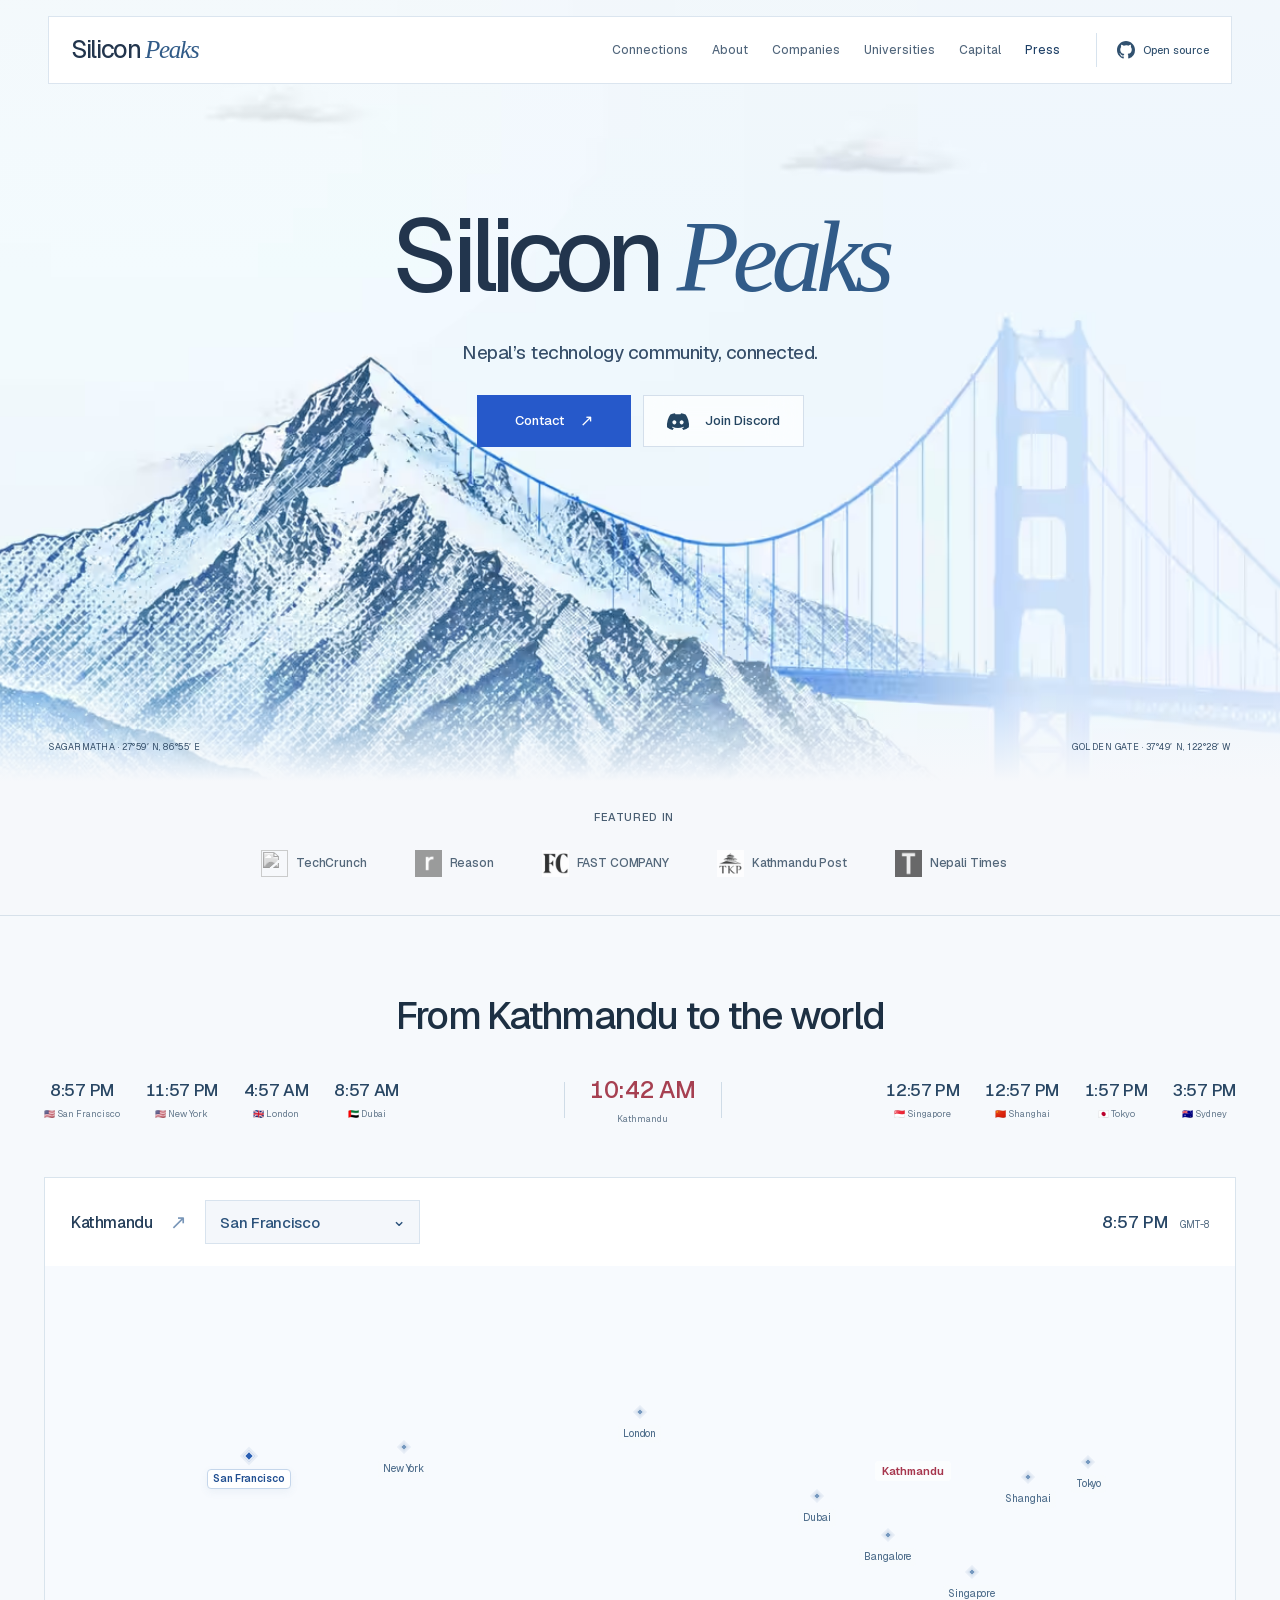
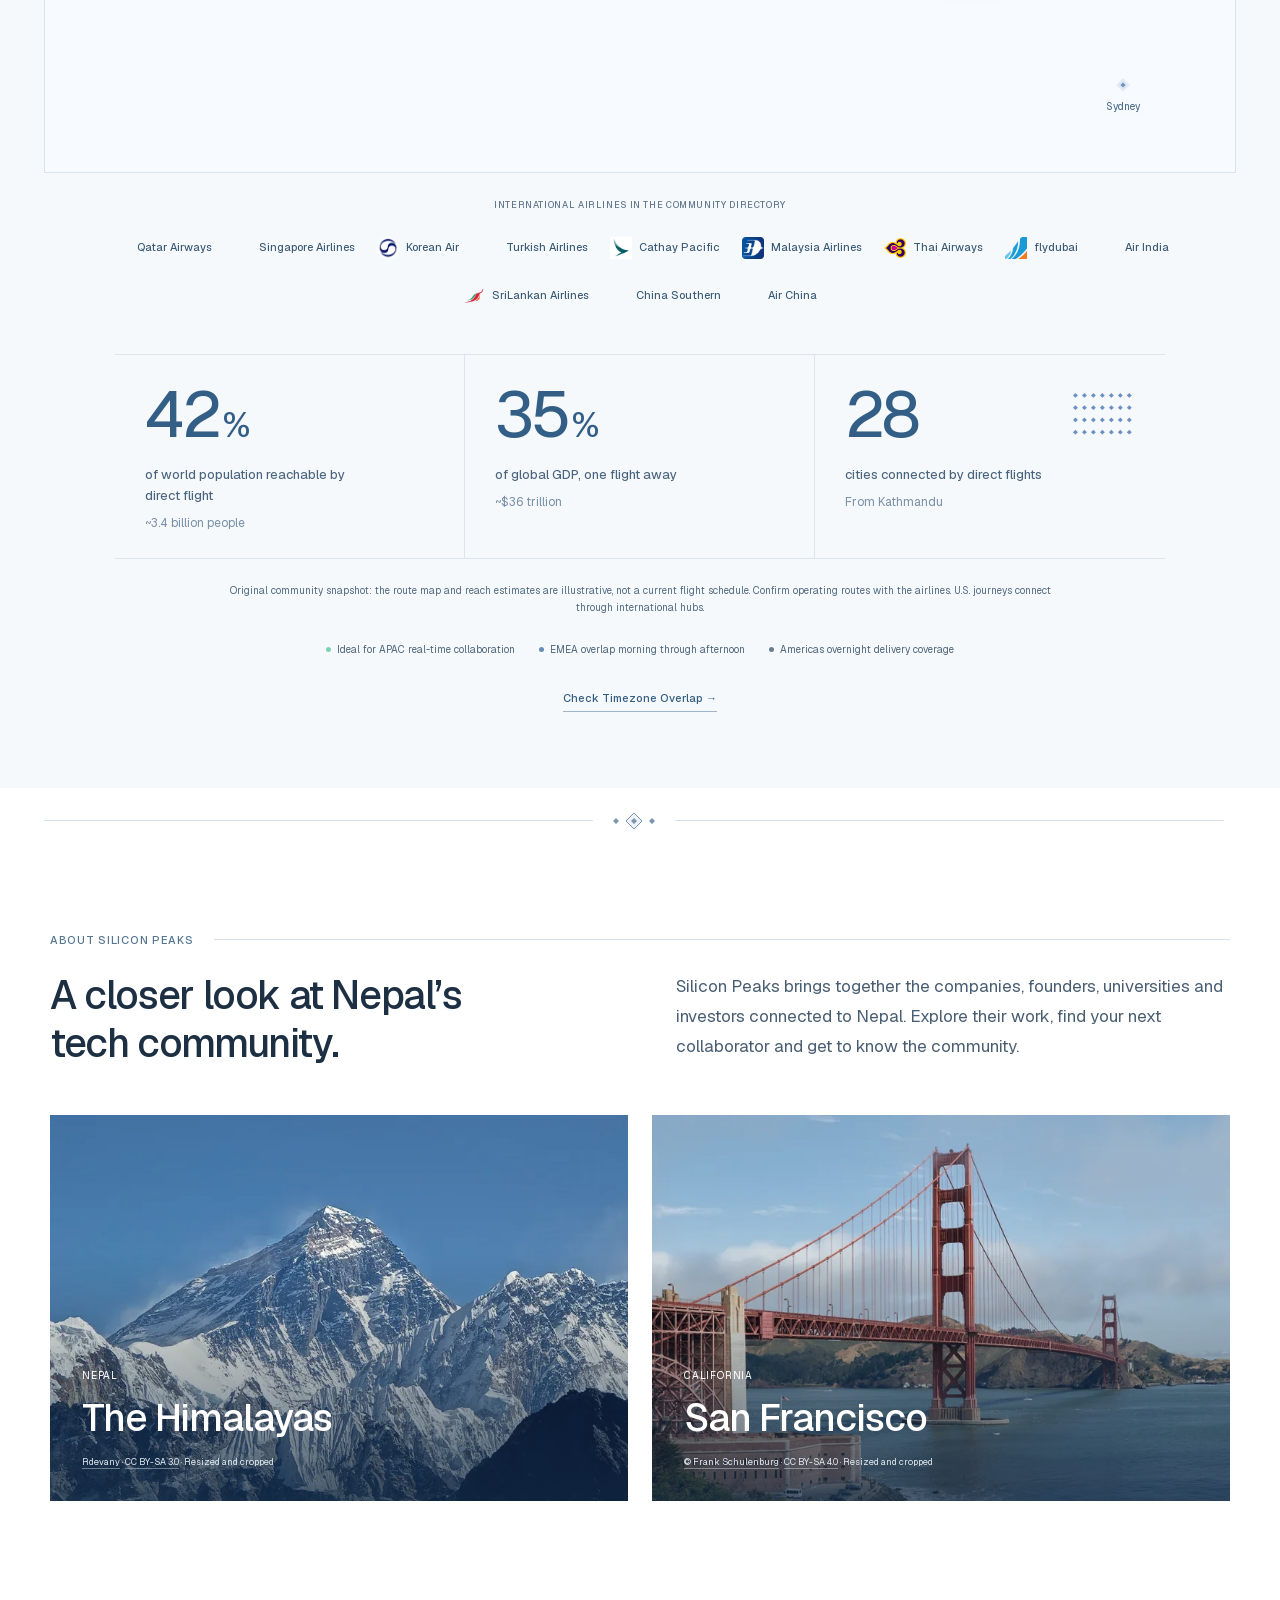
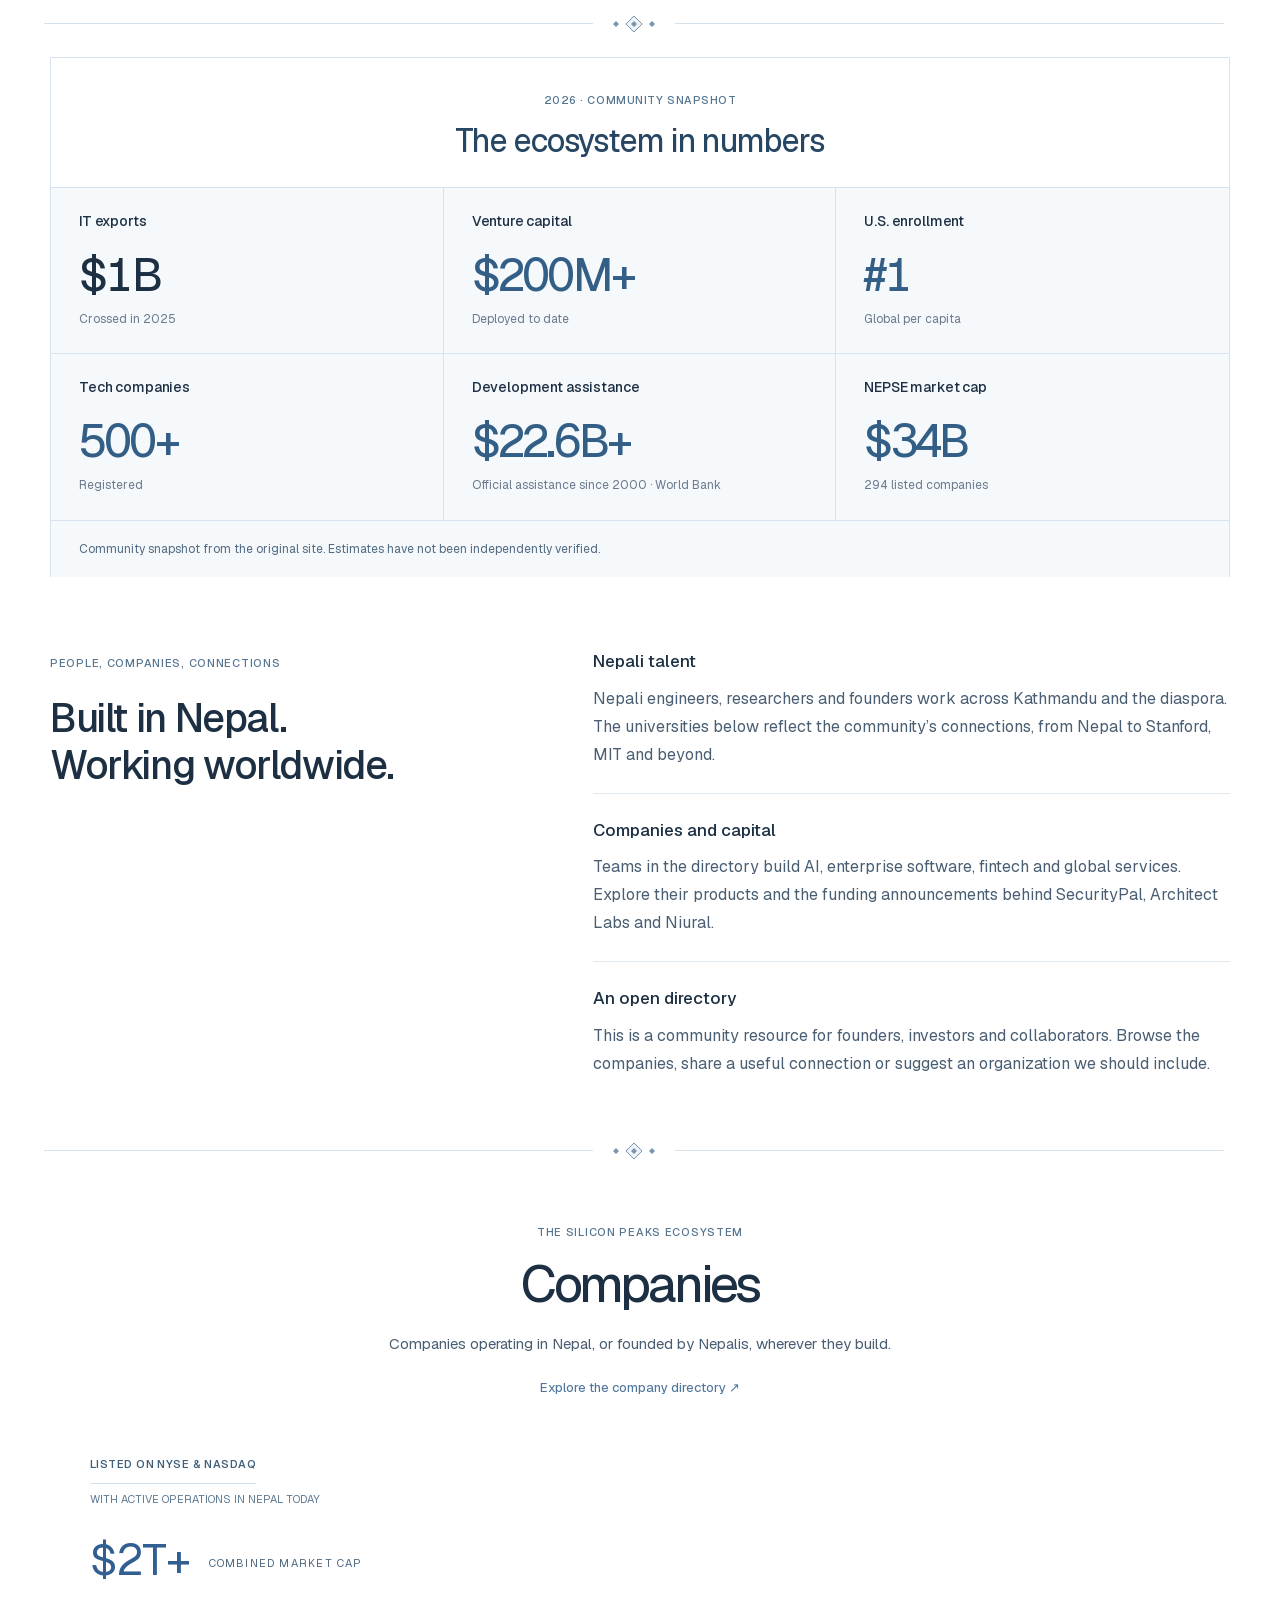
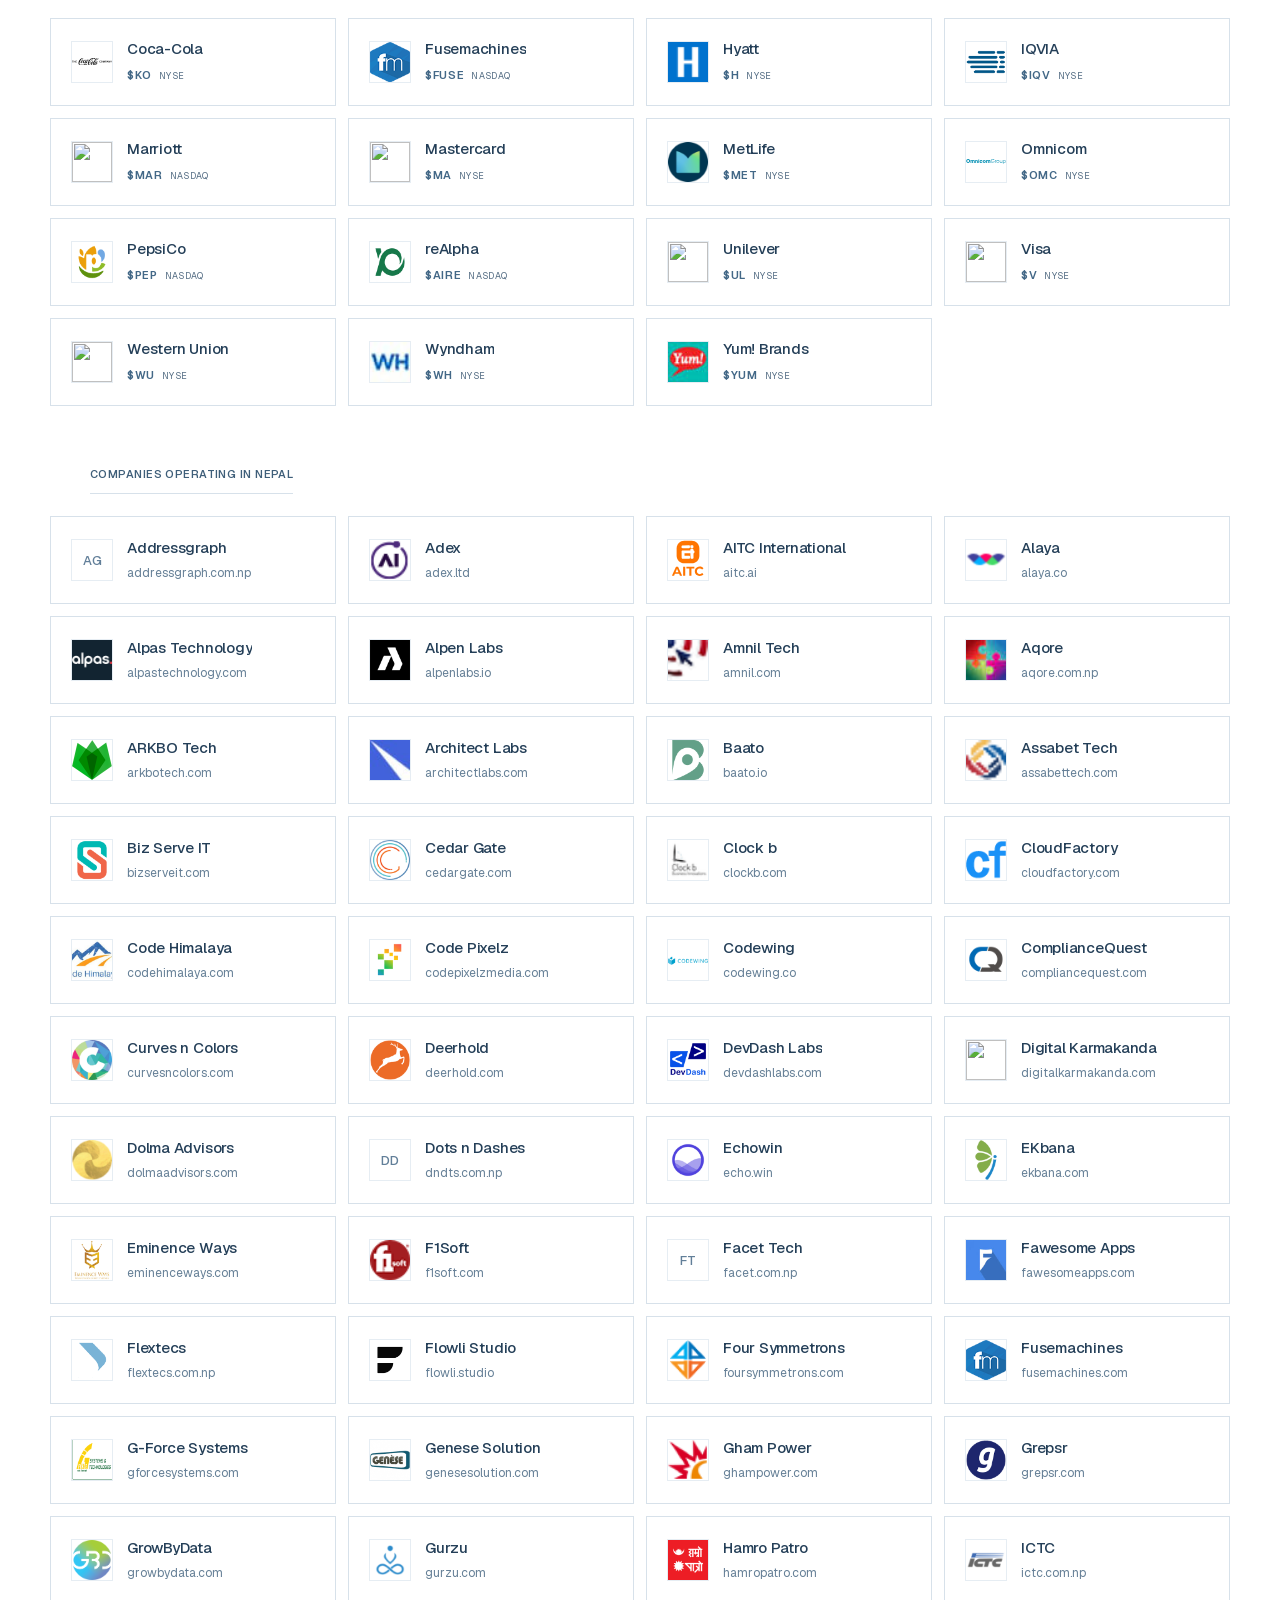
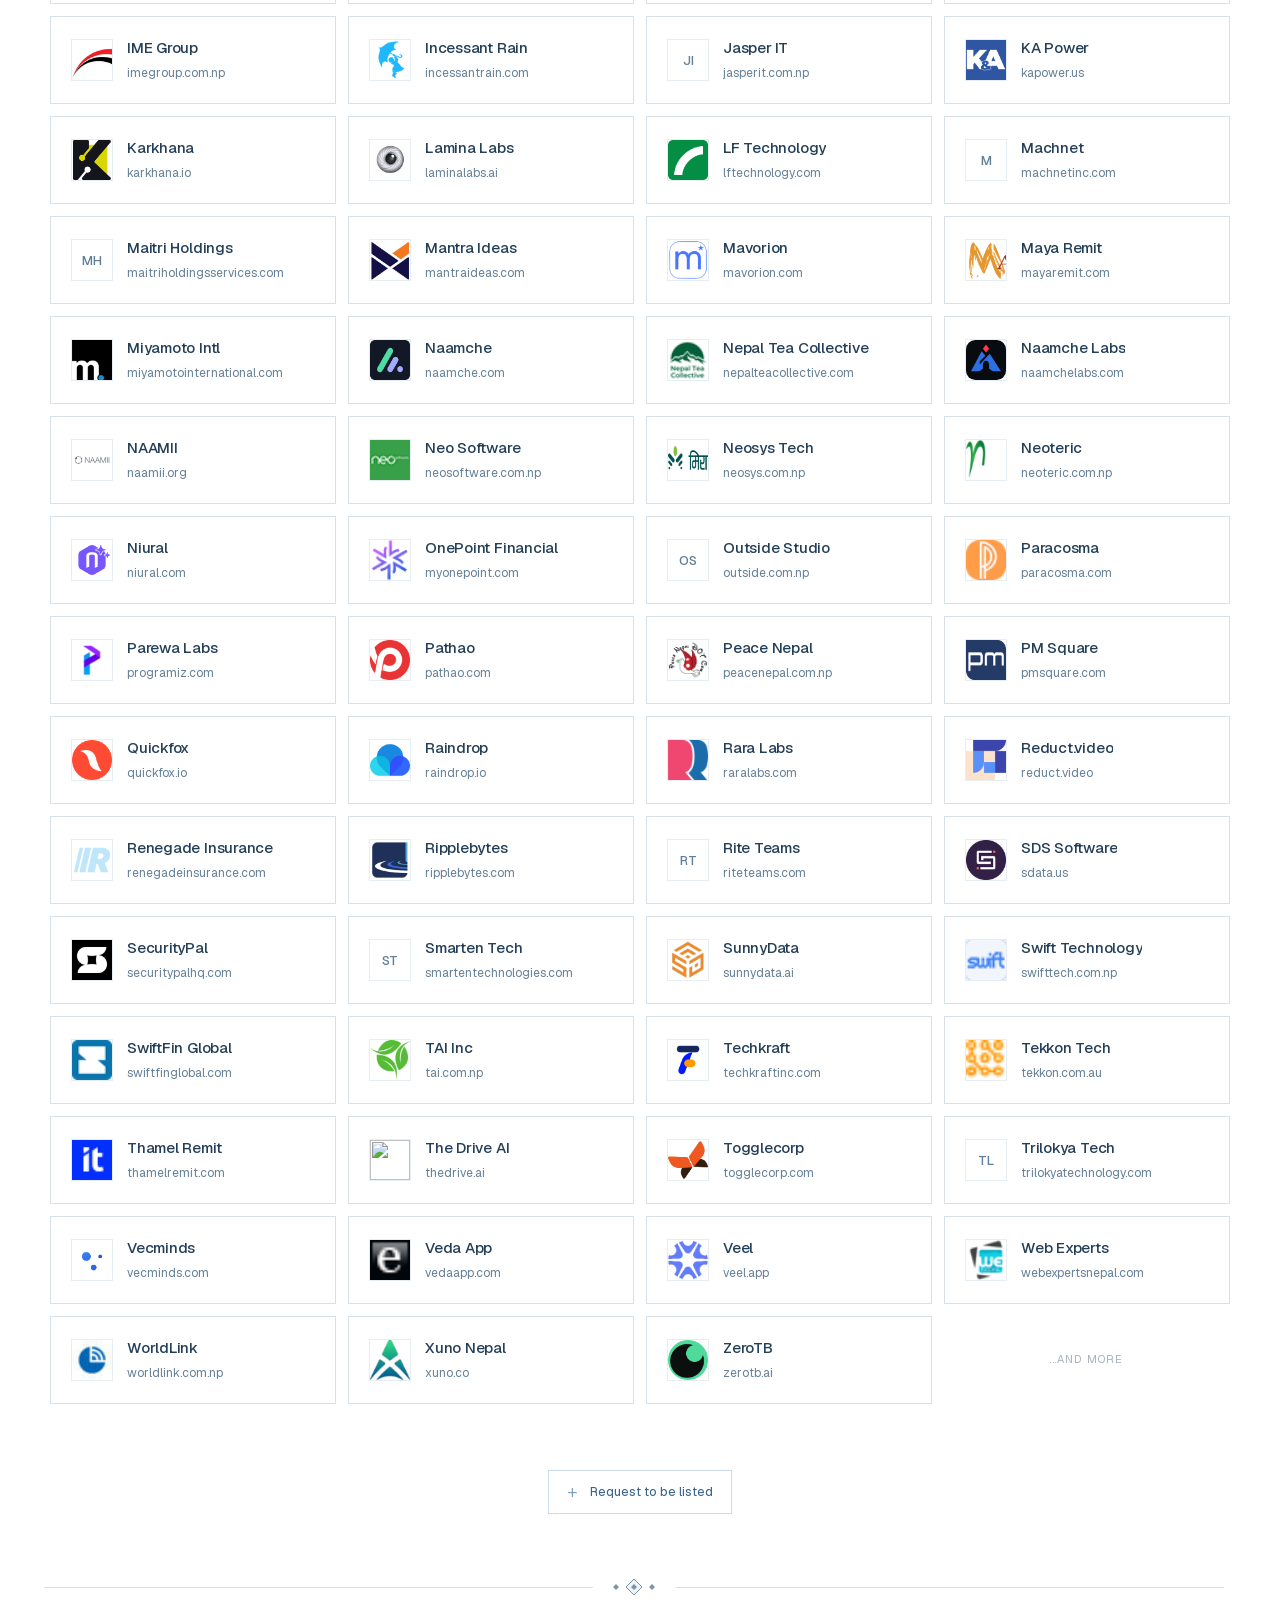
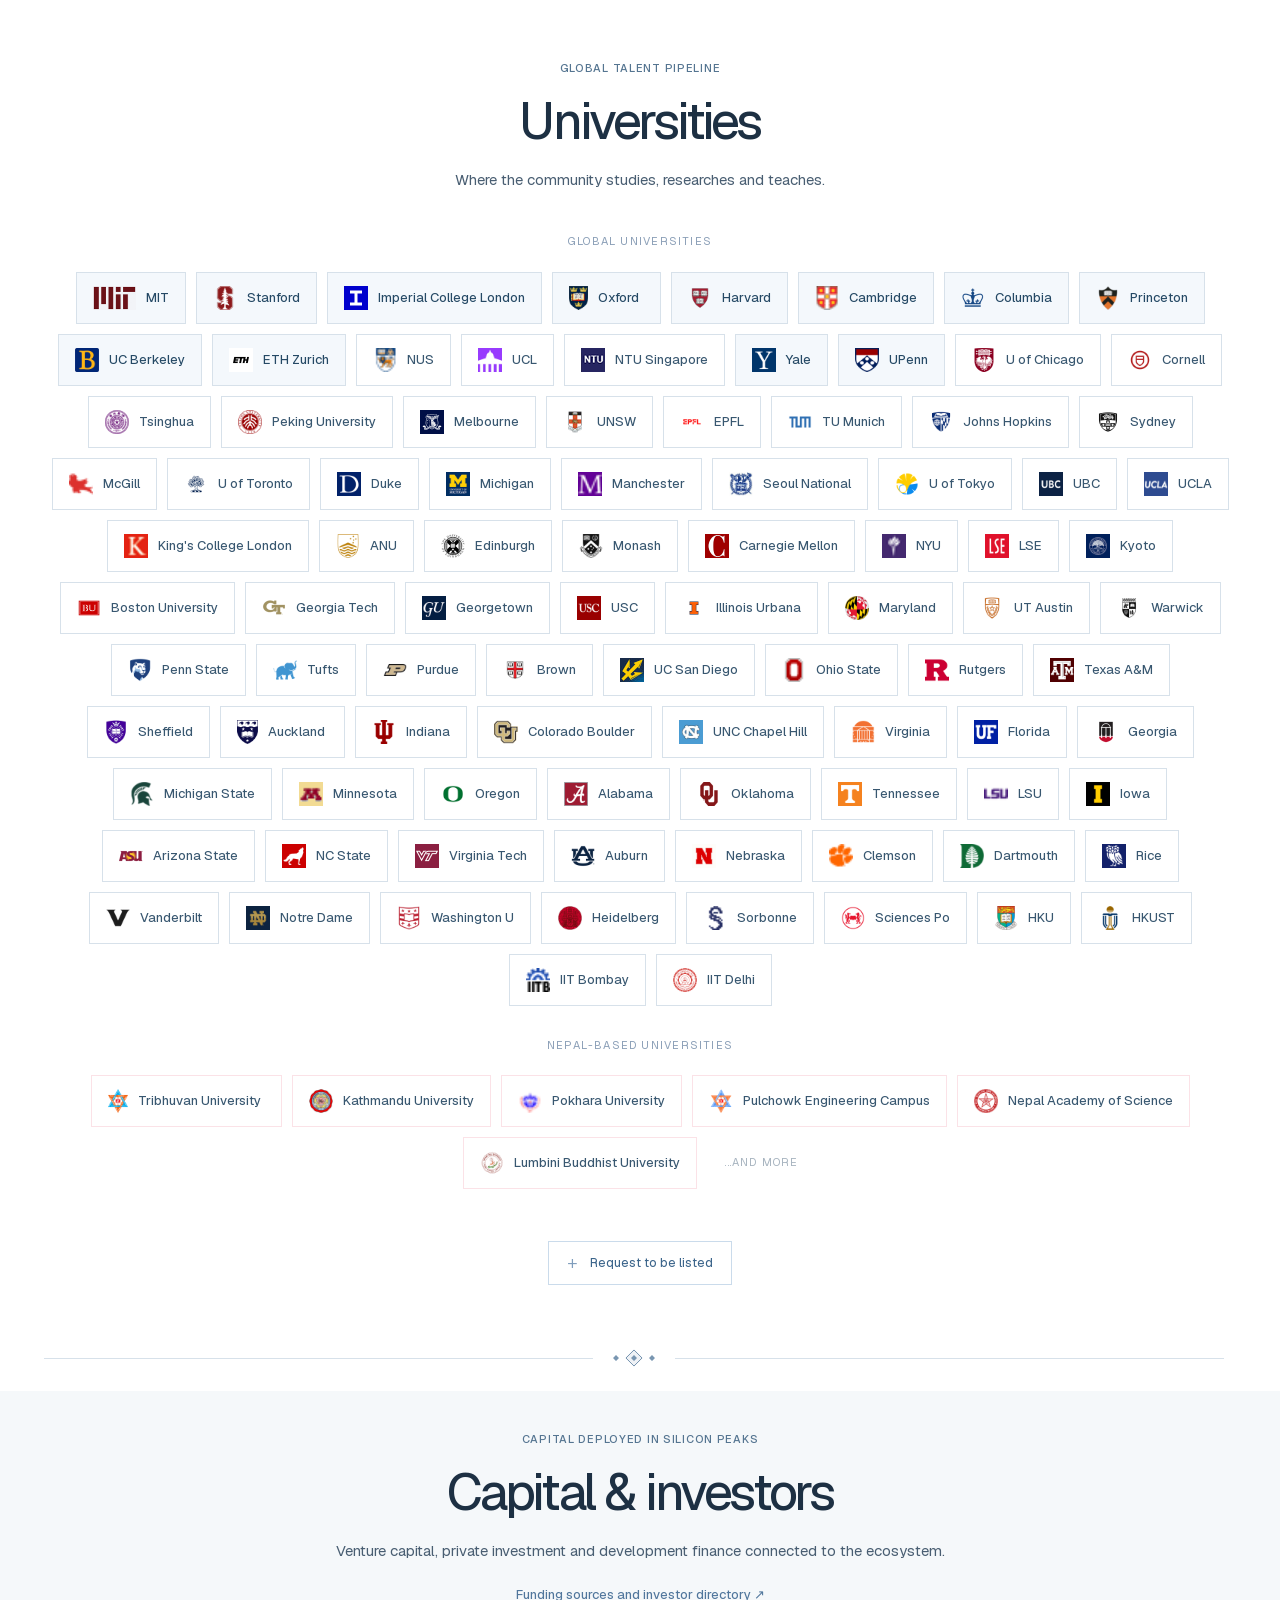
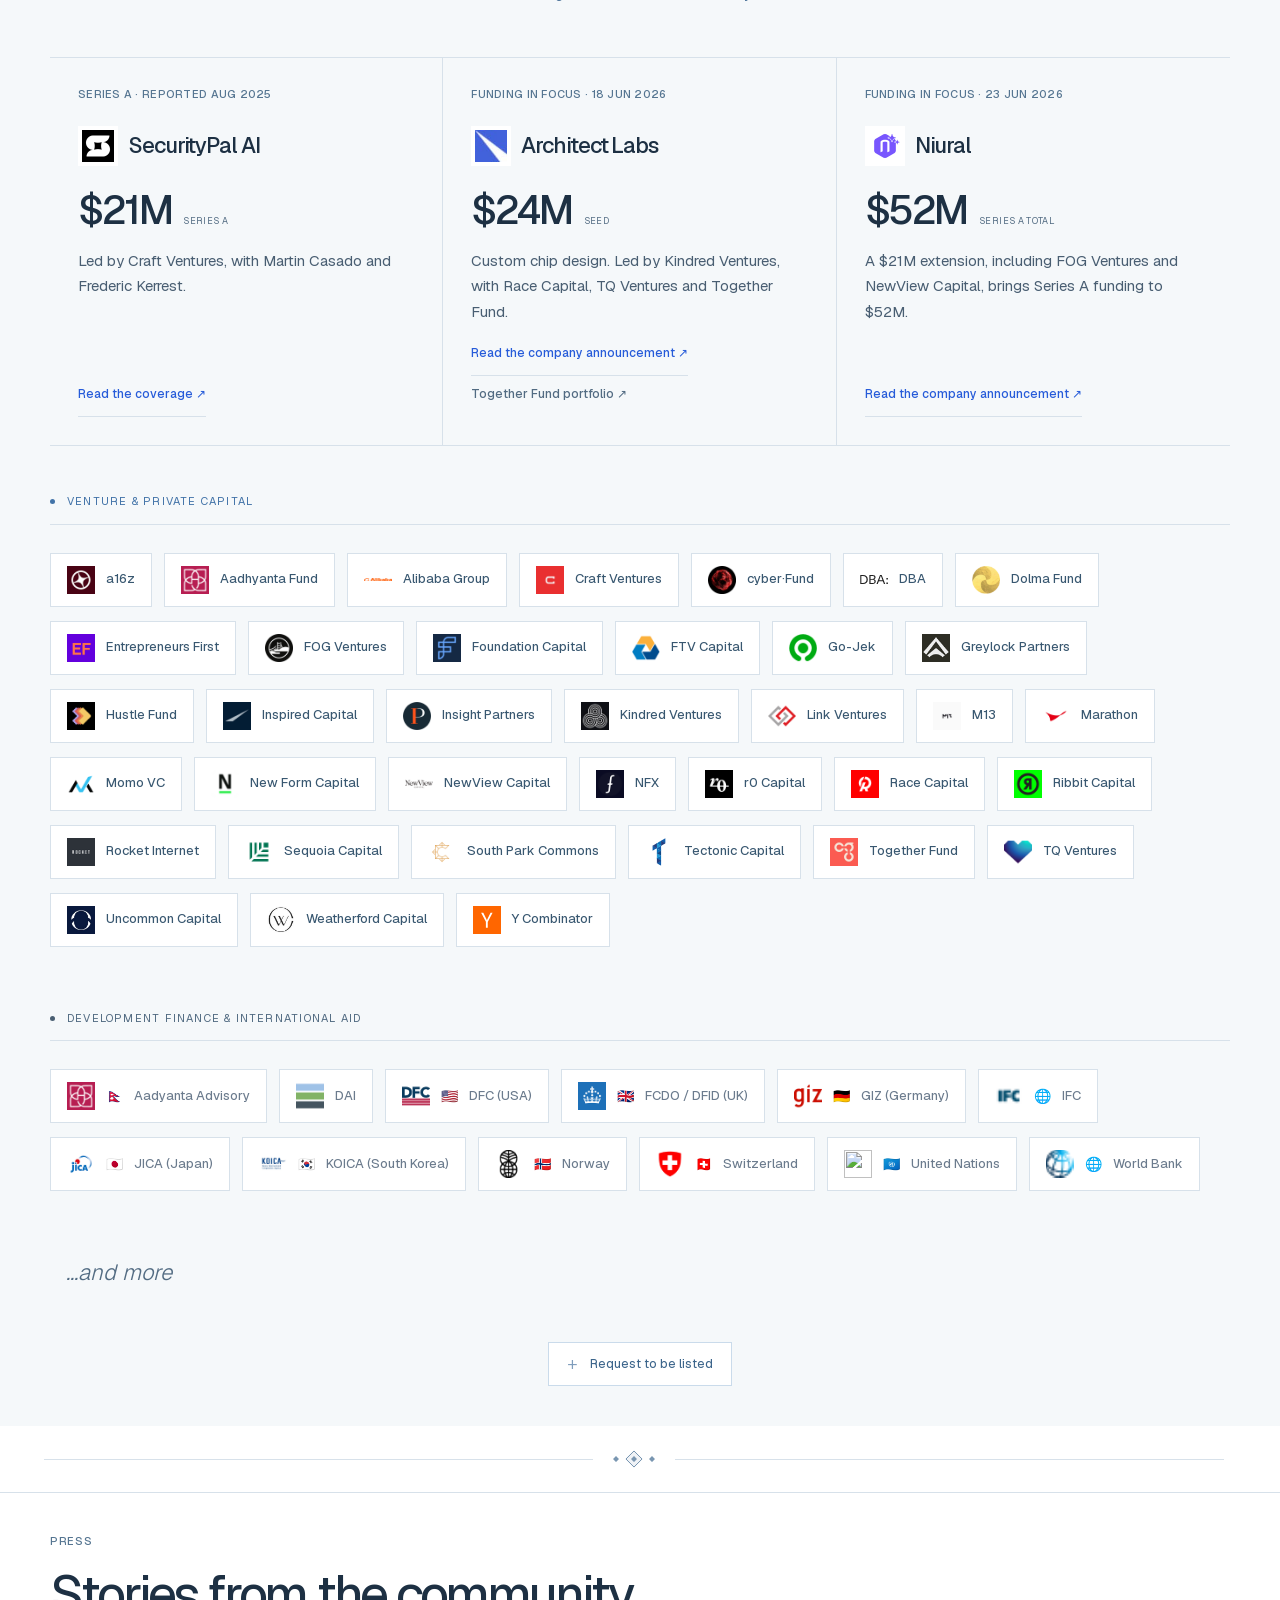
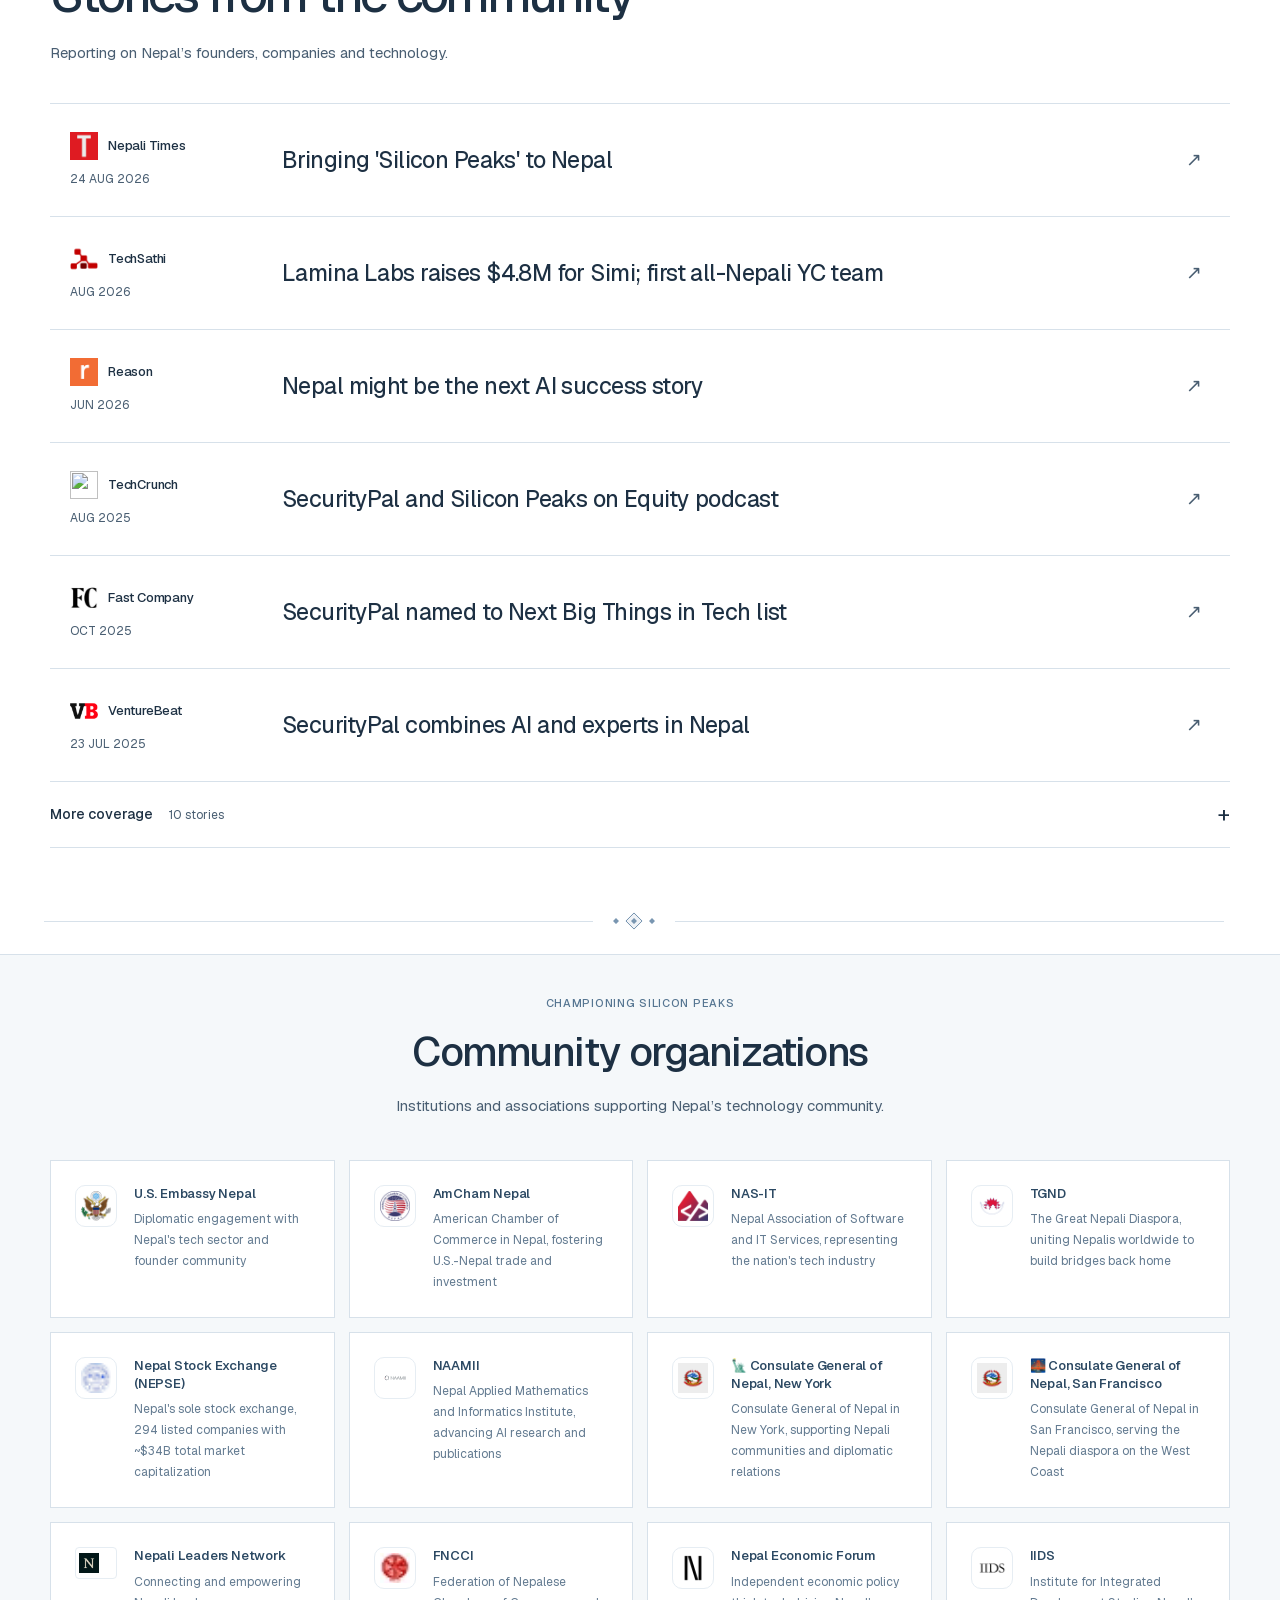
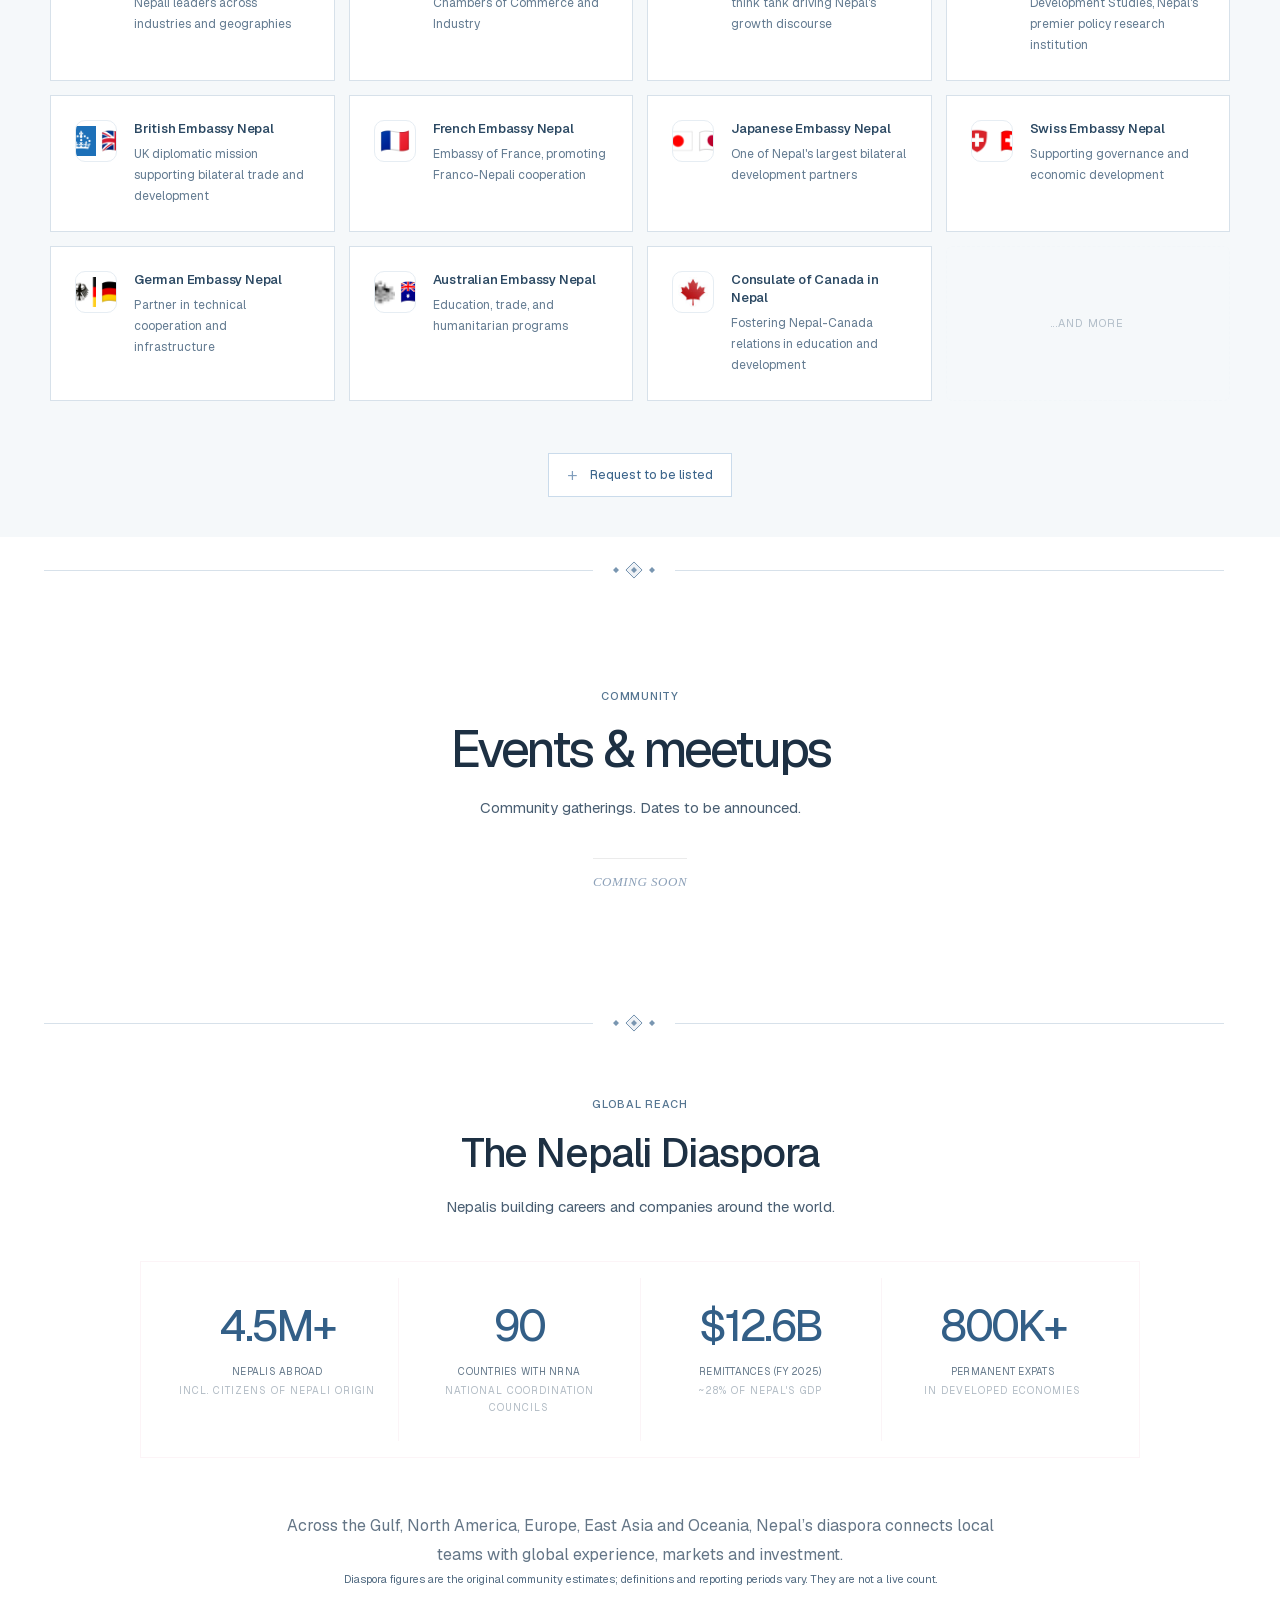
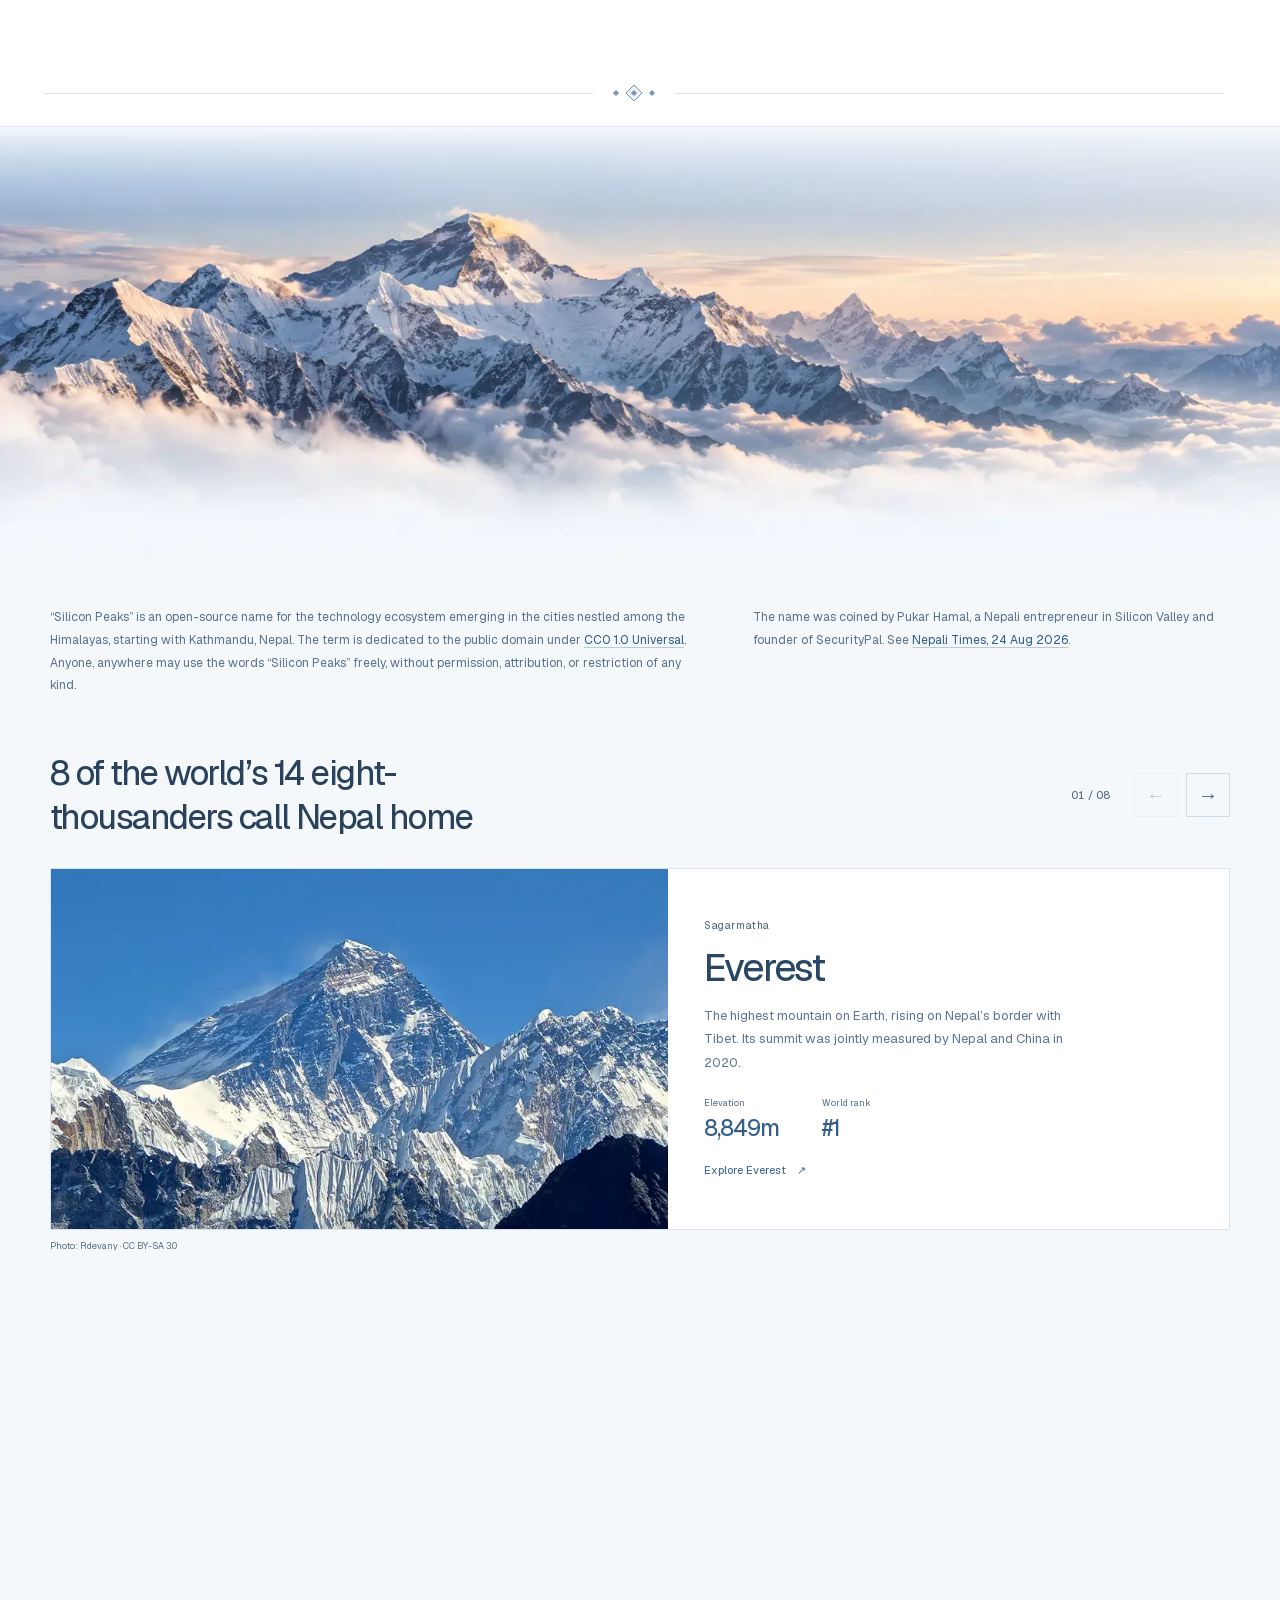
==== commit 125d541c: "Carry the Nepali divider through every main content section" ====
--- a/index.html
+++ b/index.html
@@ -92,7 +92,7 @@
 <button class="tz-calc-btn" id="tz-open">Check Timezone Overlap →</button>
 </div>
 </div>
-</section>
+</section><div aria-hidden="true" class="section-divider"><svg viewBox="0 0 42 18" width="42" height="18" focusable="false"><path d="M12 9 21 0 30 9 21 18Z" fill="currentColor" opacity=".12"/><path d="m13 9 8-8 8 8-8 8Z" fill="none" stroke="currentColor"/><path d="m18 9 3-3 3 3-3 3ZM0 9l3-3 3 3-3 3Zm36 0 3-3 3 3-3 3Z" fill="currentColor"/></svg></div>
 <div aria-labelledby="tz-title" aria-describedby="tz-description" aria-modal="true" class="tz-modal-overlay" id="tz-modal" role="dialog">
 <div class="tz-modal">
 <button aria-label="Close timezone calculator" class="tz-modal-close" id="tz-close" type="button">×</button>
@@ -119,7 +119,7 @@
 <div class="landscape-pair">
 <figure><img alt="Everest and its neighboring Himalayan peaks, seen from Gokyo Ri" decoding="async" height="533" loading="lazy" src="/assets/everest-small.webp" width="800"/><figcaption><span>Nepal</span><strong>The Himalayas</strong><small class="photo-credit"><a href="https://commons.wikimedia.org/wiki/File:Mt._Everest_from_Gokyo_Ri_November_5,_2012.jpg">Rdevany</a> · <a href="https://creativecommons.org/licenses/by-sa/3.0/">CC BY-SA 3.0</a> · Resized and cropped</small></figcaption></figure>
 <figure><img alt="Golden Gate Bridge in San Francisco, viewed from Battery East" decoding="async" height="900" loading="lazy" sizes="(max-width: 700px) 100vw, 50vw" src="/assets/golden-gate.webp" srcset="/assets/golden-gate-small.webp 800w, /assets/golden-gate.webp 1440w" width="1440"/><figcaption><span>California</span><strong>San Francisco</strong><small class="photo-credit"><a href="https://commons.wikimedia.org/wiki/File:Golden_Gate_Bridge_as_seen_from_Battery_East.jpg">© Frank Schulenburg</a> · <a href="https://creativecommons.org/licenses/by-sa/4.0/">CC BY-SA 4.0</a> · Resized and cropped</small></figcaption></figure>
-</div></section>
+</div></section><div aria-hidden="true" class="section-divider"><svg viewBox="0 0 42 18" width="42" height="18" focusable="false"><path d="M12 9 21 0 30 9 21 18Z" fill="currentColor" opacity=".12"/><path d="m13 9 8-8 8 8-8 8Z" fill="none" stroke="currentColor"/><path d="m18 9 3-3 3 3-3 3ZM0 9l3-3 3 3-3 3Zm36 0 3-3 3 3-3 3Z" fill="currentColor"/></svg></div>
 <div aria-describedby="snapshot-source" aria-labelledby="ecosystem-numbers" class="stat-band" role="region">
 <div class="snapshot-heading"><div><span class="eyebrow">2026 · Community snapshot</span><h2 id="ecosystem-numbers">The ecosystem in numbers</h2></div></div>
 <div class="stat-inner num-band">
@@ -140,7 +140,7 @@
 <div class="story-chapter" id="thesis-capital"><h3 class="story-kicker">Companies and capital</h3><div class="body-text"><p>Teams in the directory build AI, enterprise software, fintech and global services. Explore their products and the funding announcements behind SecurityPal, Architect Labs and Niural.</p></div></div>
 <div class="story-chapter" id="thesis-invitation"><h3 class="story-kicker">An open directory</h3><div class="body-text"><p>This is a community resource for founders, investors and collaborators. Browse the companies, share a useful connection or suggest an organization we should include.</p></div></div>
 </div></div>
-</section>
+</section><div aria-hidden="true" class="section-divider"><svg viewBox="0 0 42 18" width="42" height="18" focusable="false"><path d="M12 9 21 0 30 9 21 18Z" fill="currentColor" opacity=".12"/><path d="m13 9 8-8 8 8-8 8Z" fill="none" stroke="currentColor"/><path d="m18 9 3-3 3 3-3 3ZM0 9l3-3 3 3-3 3Zm36 0 3-3 3 3-3 3Z" fill="currentColor"/></svg></div>
 <section aria-label="Companies in the ecosystem" id="companies">
 <div class="w-full">
 <div class="sec-head rev">
@@ -1443,7 +1443,7 @@
 <div class="events-soon rev rev-d1">Coming Soon</div>
 </div>
 </div>
-</section>
+</section><div aria-hidden="true" class="section-divider"><svg viewBox="0 0 42 18" width="42" height="18" focusable="false"><path d="M12 9 21 0 30 9 21 18Z" fill="currentColor" opacity=".12"/><path d="m13 9 8-8 8 8-8 8Z" fill="none" stroke="currentColor"/><path d="m18 9 3-3 3 3-3 3ZM0 9l3-3 3 3-3 3Zm36 0 3-3 3 3-3 3Z" fill="currentColor"/></svg></div>
 <section aria-label="The Global Nepali Diaspora" id="diaspora">
 <div class="w-full">
 <div class="sec-head rev">
@@ -1473,7 +1473,7 @@
 <p style="font-size:16px;color:var(--mist);line-height:1.8;opacity:.85">Across the Gulf, North America, Europe, East Asia and Oceania, Nepal’s diaspora connects local teams with global experience, markets and investment.</p>
 </div>
 <p class="source-note">Diaspora figures are the original community estimates; definitions and reporting periods vary. They are not a live count.</p></div>
-</section>
+</section><div aria-hidden="true" class="section-divider"><svg viewBox="0 0 42 18" width="42" height="18" focusable="false"><path d="M12 9 21 0 30 9 21 18Z" fill="currentColor" opacity=".12"/><path d="m13 9 8-8 8 8-8 8Z" fill="none" stroke="currentColor"/><path d="m18 9 3-3 3 3-3 3ZM0 9l3-3 3 3-3 3Zm36 0 3-3 3 3-3 3Z" fill="currentColor"/></svg></div>
 <div aria-describedby="contrib-desc" aria-labelledby="contrib-title" aria-modal="true" class="contrib-modal-overlay" id="contrib-modal" role="dialog">
 <div class="contrib-modal">
 <button aria-label="Close dialog" class="contrib-close" id="contrib-close">×</button>
--- a/assets/snow.css
+++ b/assets/snow.css
@@ -260,6 +260,10 @@
 .section-divider>svg{display:block;flex:none;width:42px;height:18px}
 .section-divider+section,body.light .section-divider+section{border-top:0}
 #investors,body.light #investors{border-bottom:0}
+#globe-section,#events,body.light #globe-section,body.light #events{border-bottom:0}
+main>section:has(+.section-divider)>.w-full{padding-bottom:40px}
+.section-divider+section>.w-full{padding-top:40px}
+#manifesto-2 .thesis-layout{padding-bottom:40px}
 @media(max-width:1280px){.section-divider{margin-inline:44px}}
 @media(max-width:700px){.section-divider{margin-inline:22px}.contribute-link{margin-top:24px;padding-top:12px}.contrib-trigger{padding:12px 17px}}
 @media(max-width:600px){.contrib-modal-overlay{padding:16px}.contrib-modal{max-height:calc(100dvh - 32px);padding:25px 22px}.contrib-title{font-size:25px;margin-top:22px}.contrib-desc{font-size:12px}.contrib-email-row{gap:8px;padding:12px}.contrib-email{font-size:11px}.contrib-copy{padding:8px;font-size:10px}.contrib-checklist li{font-size:11px}}
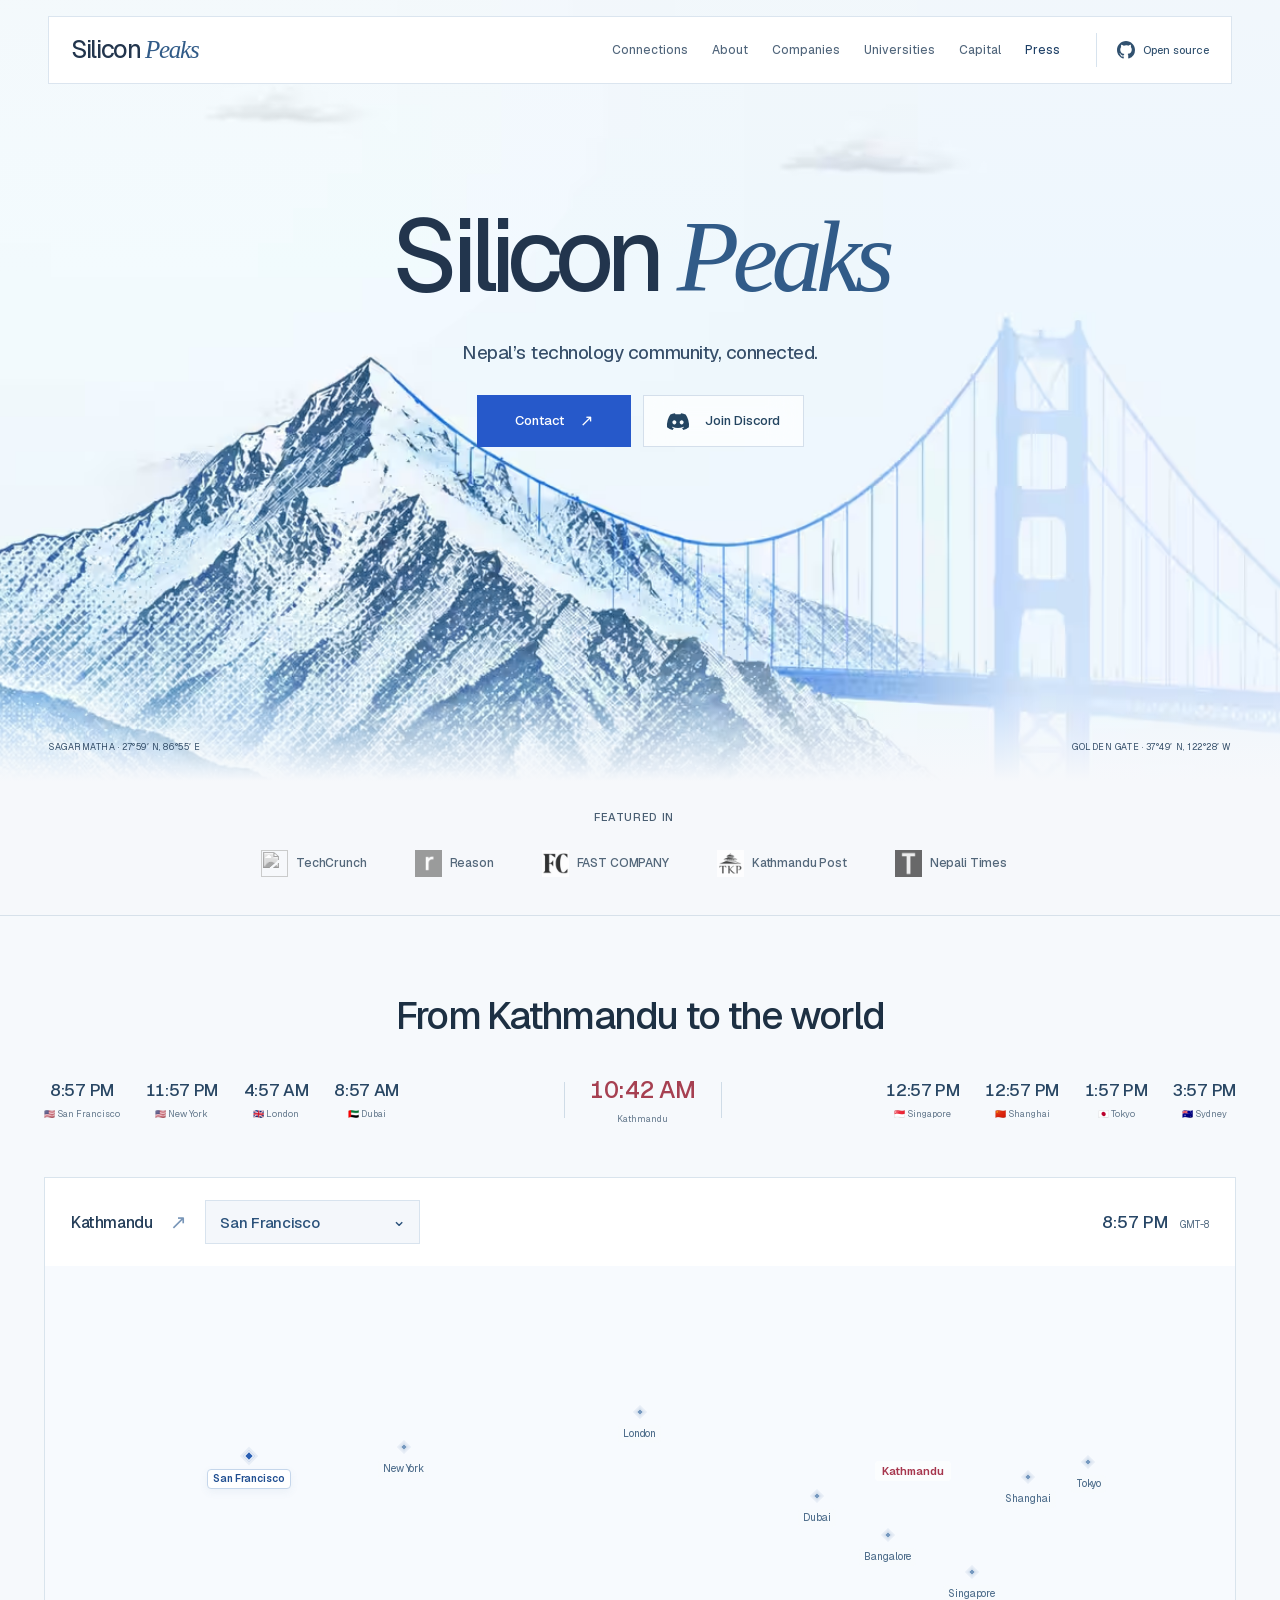
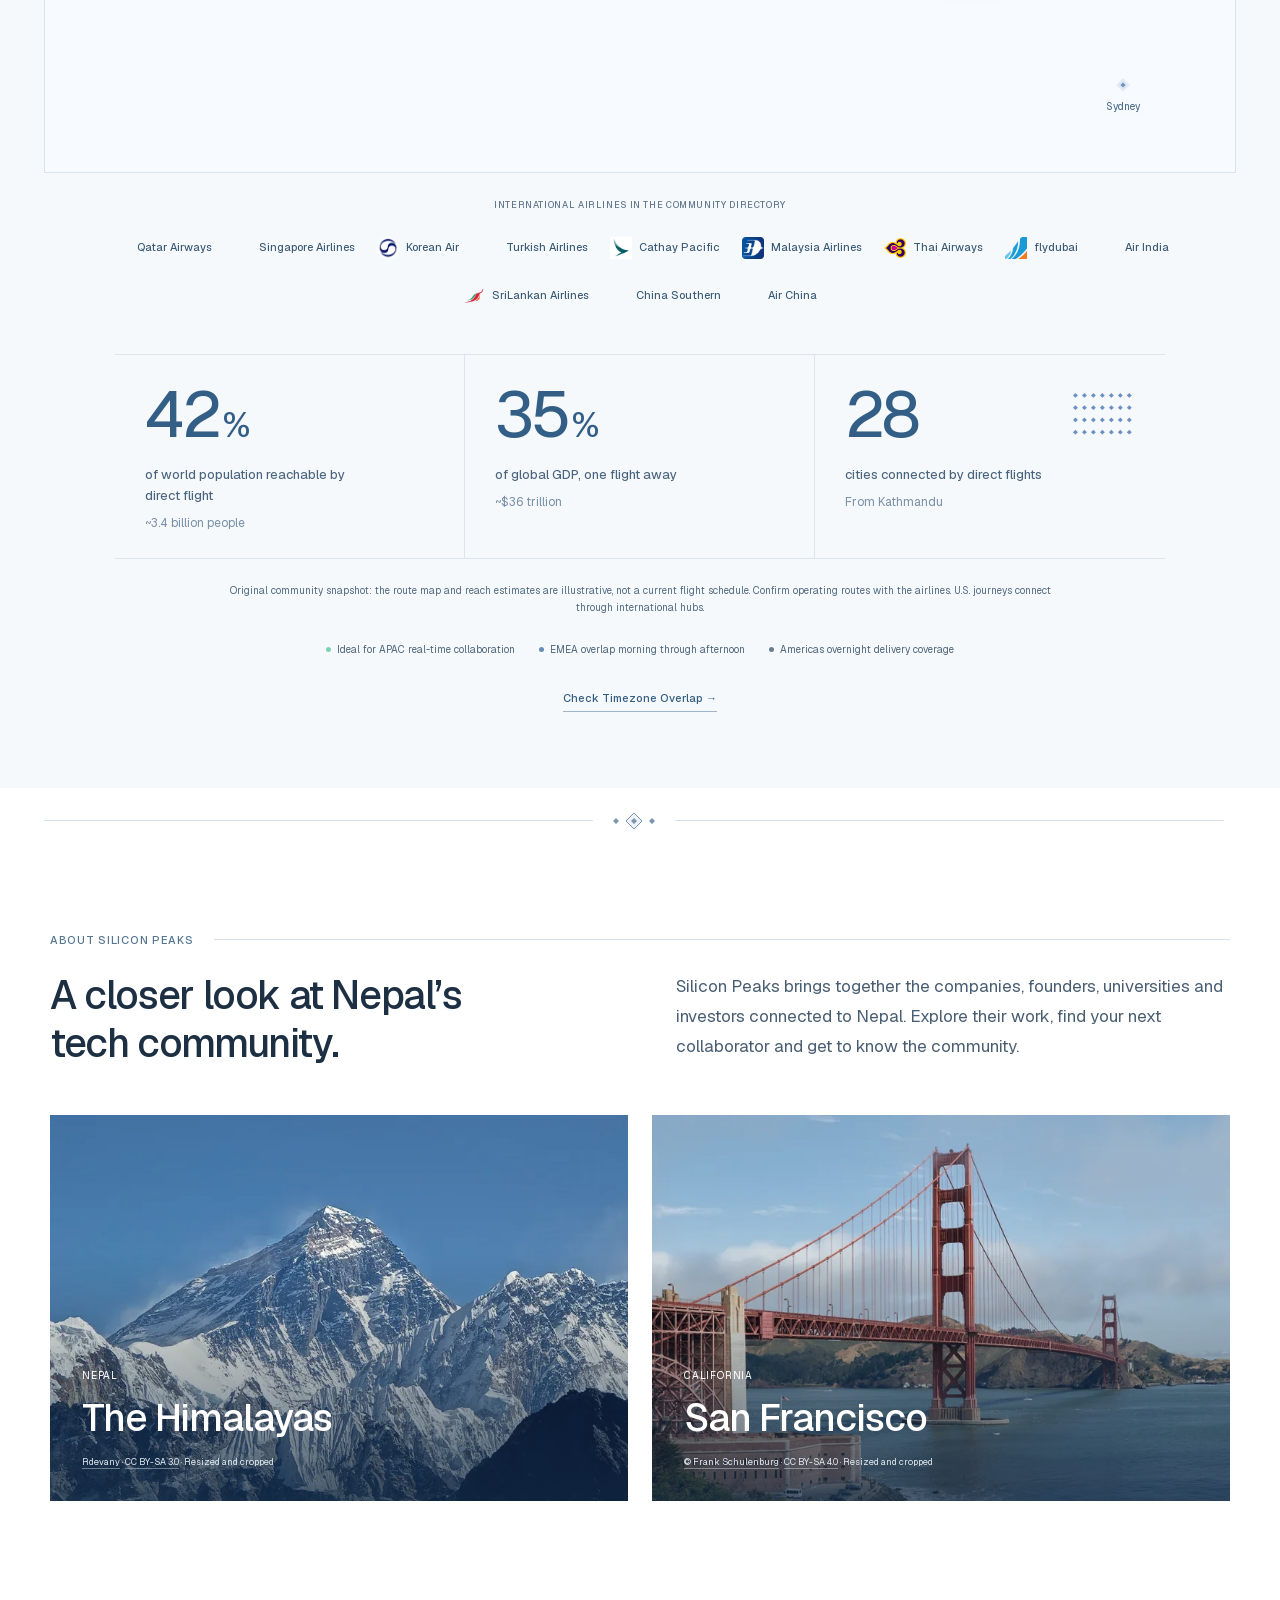
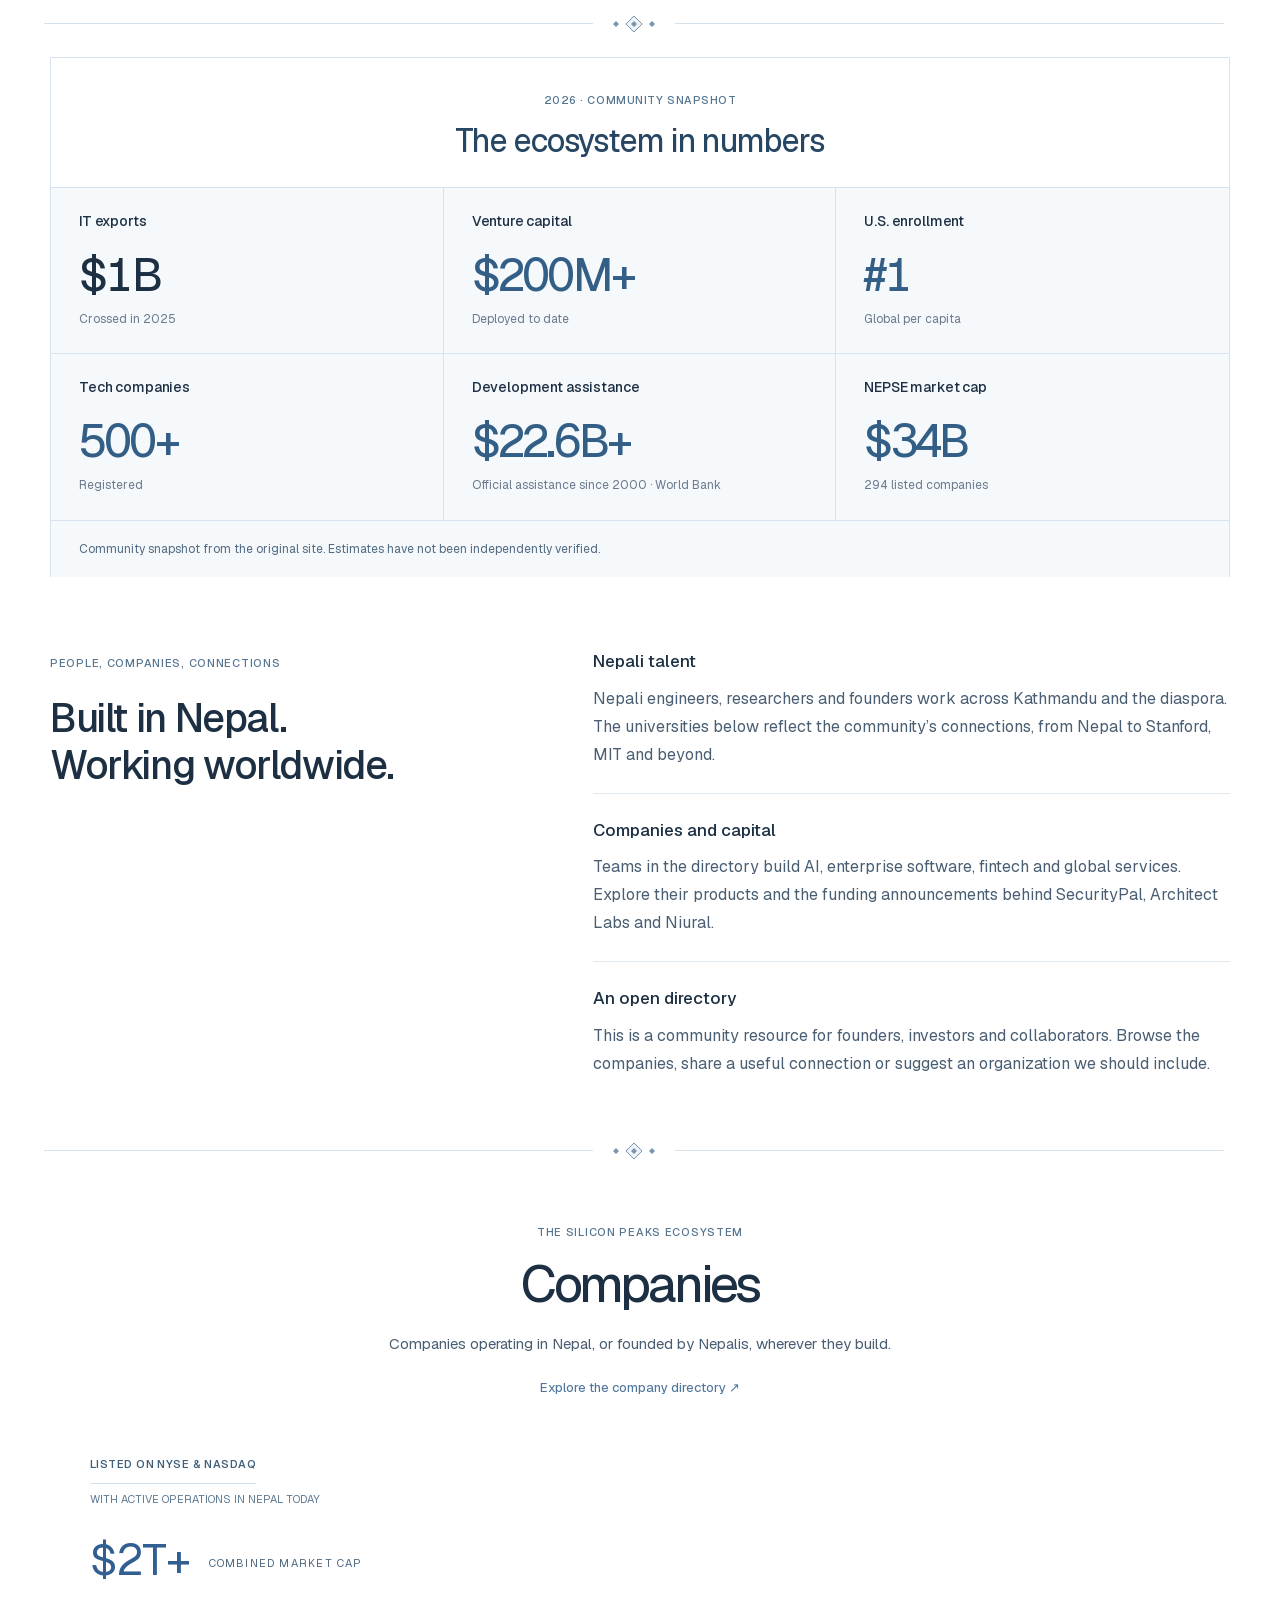
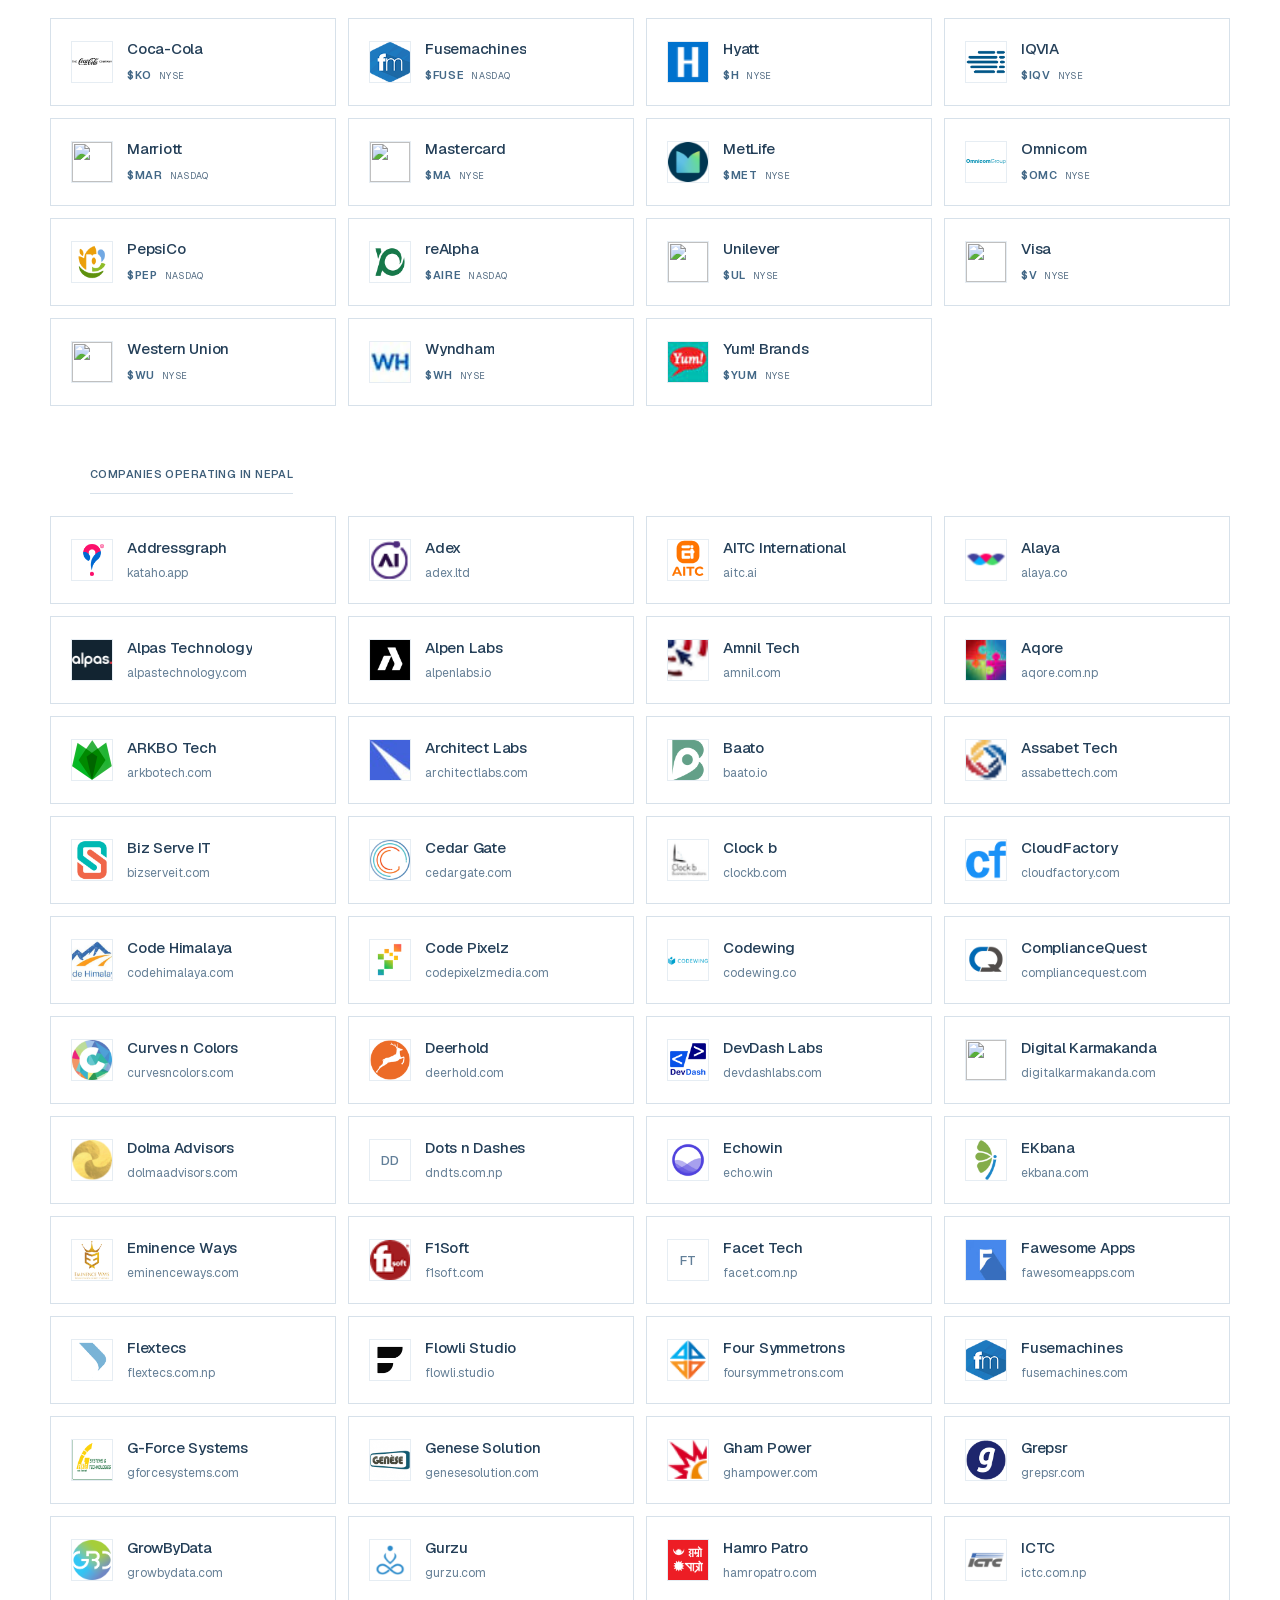
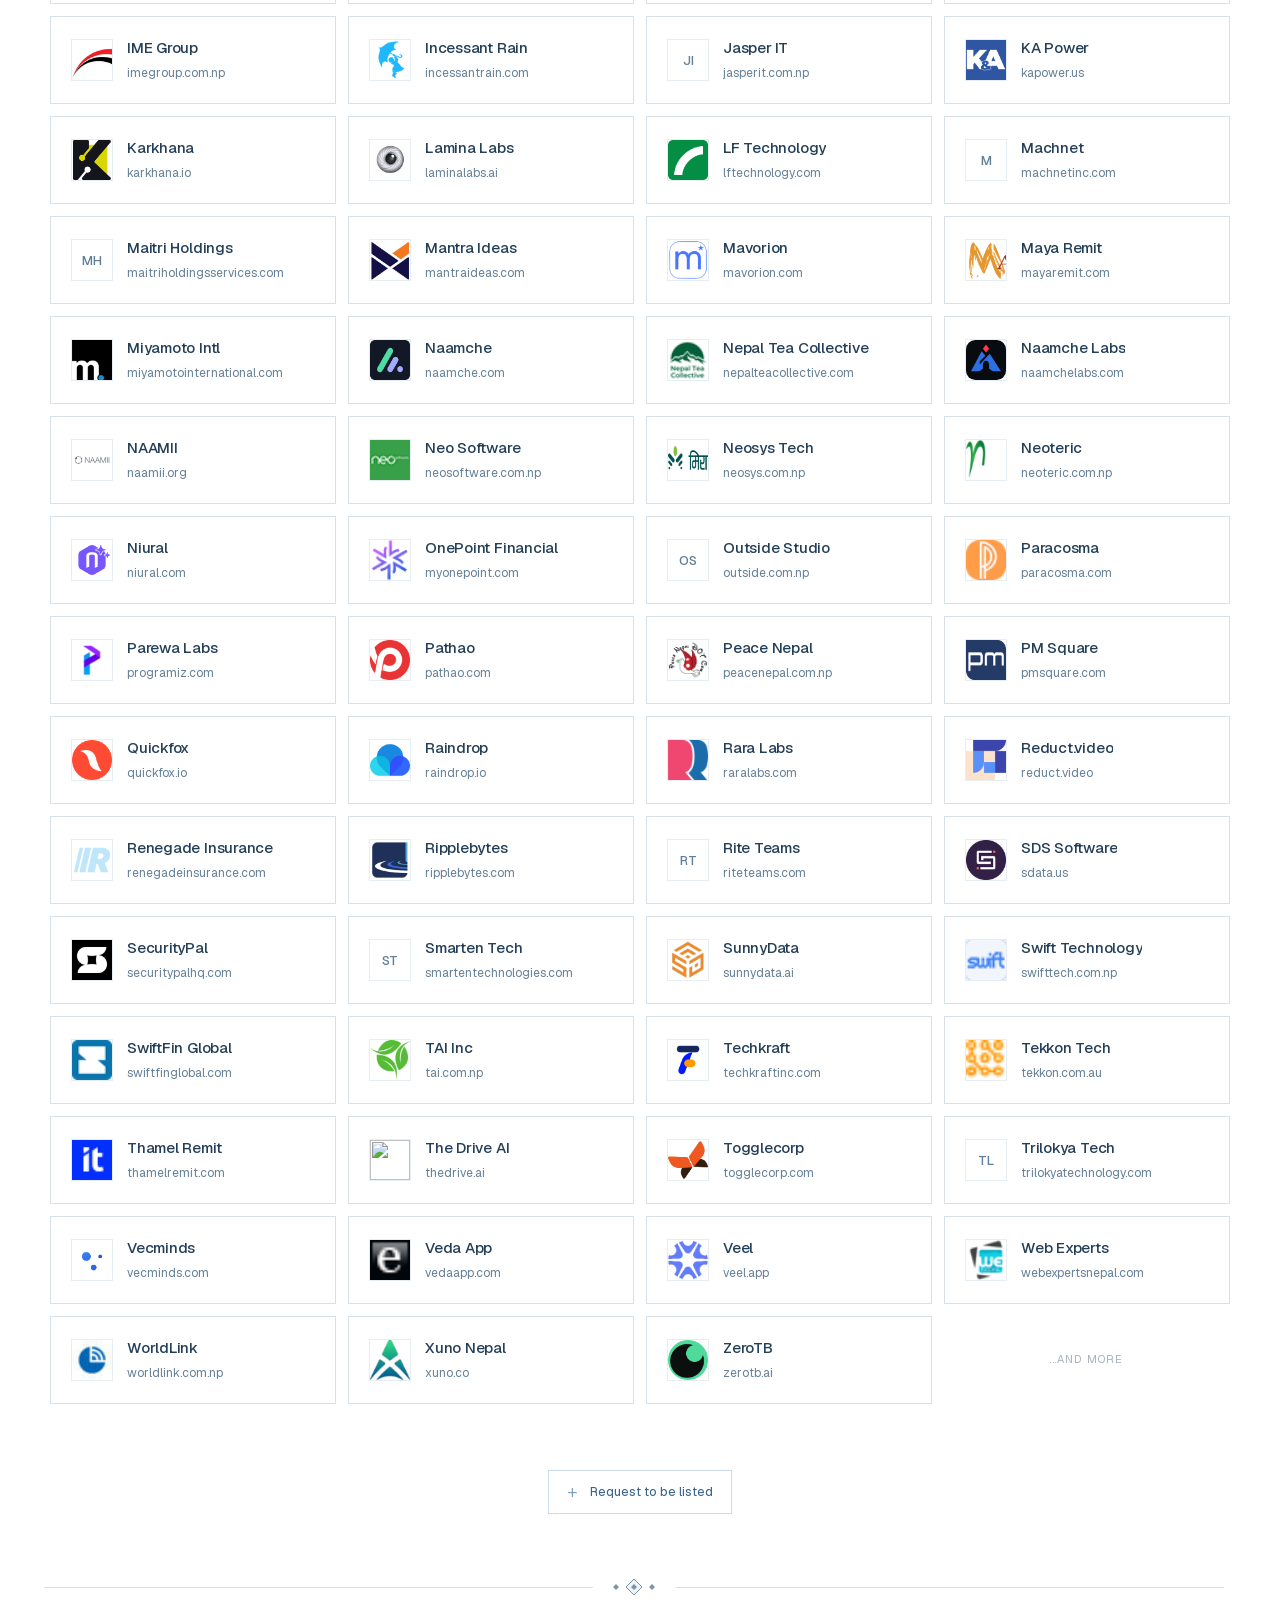
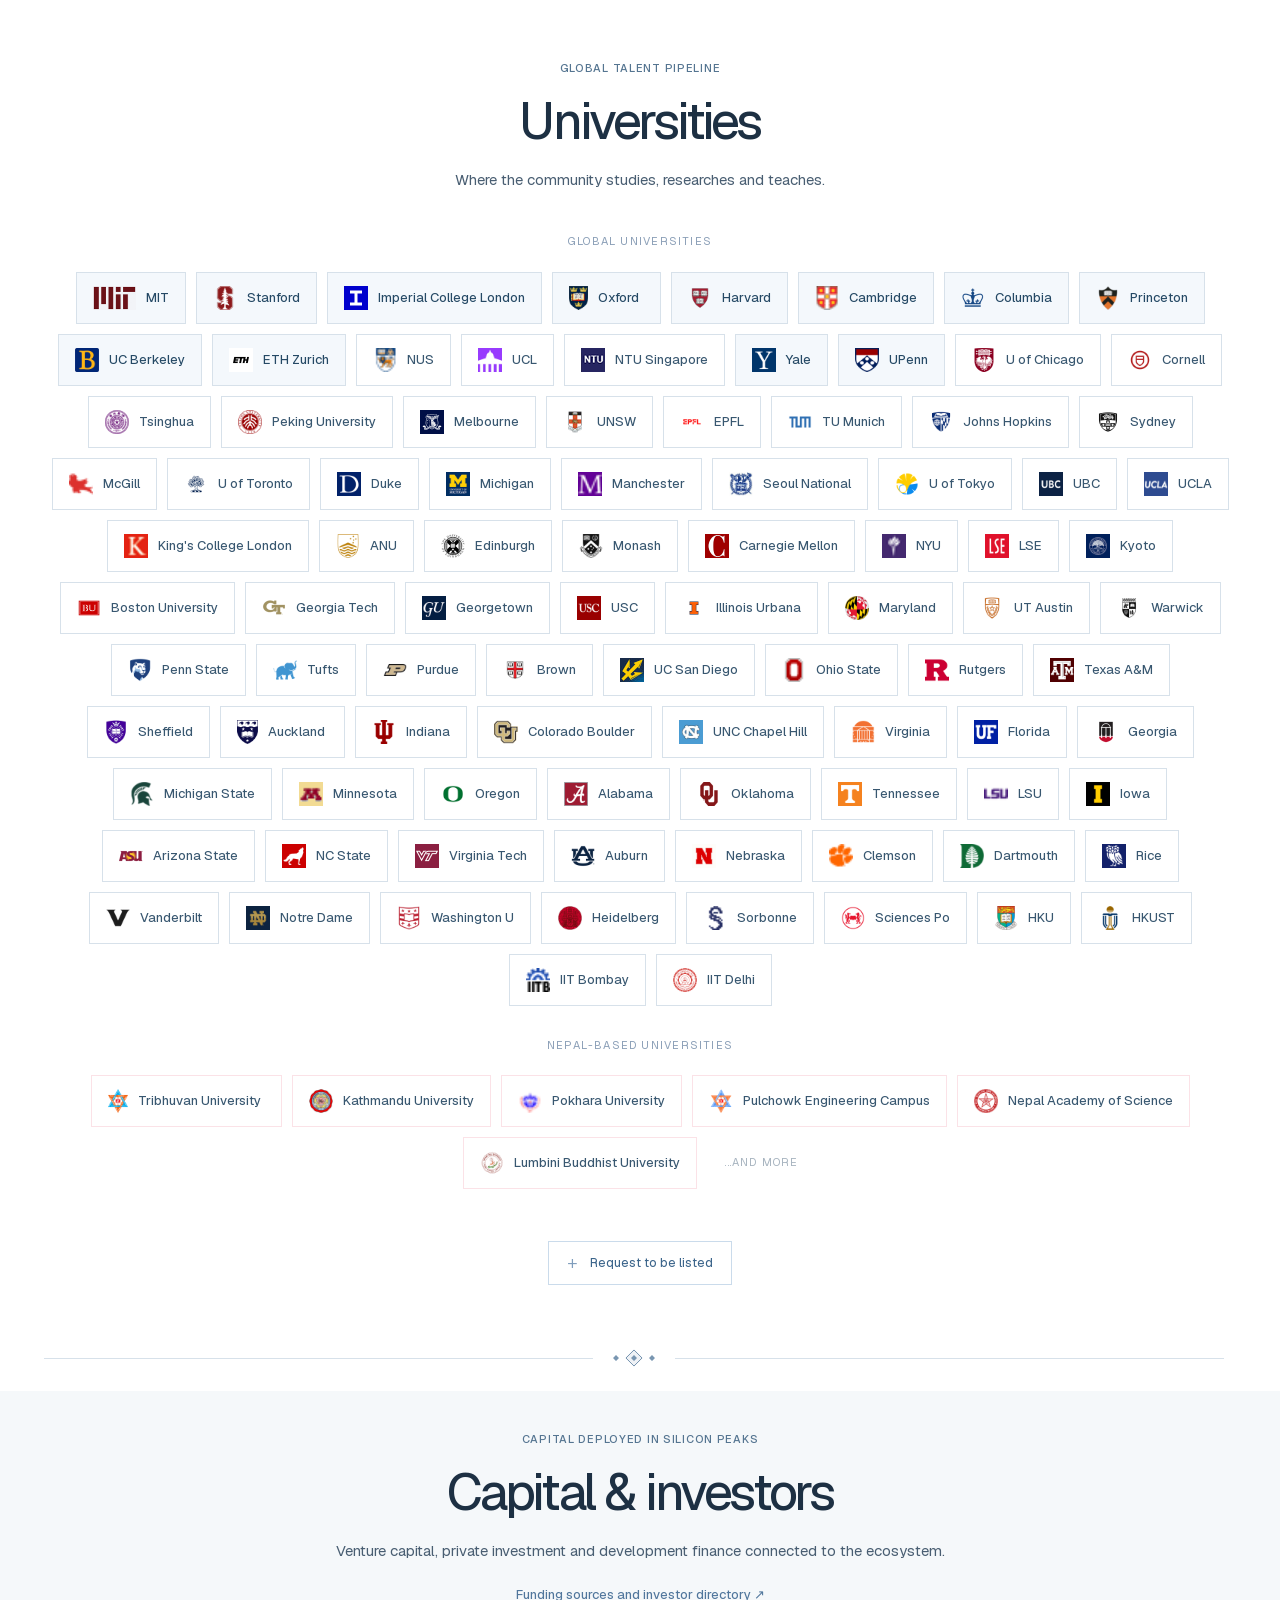
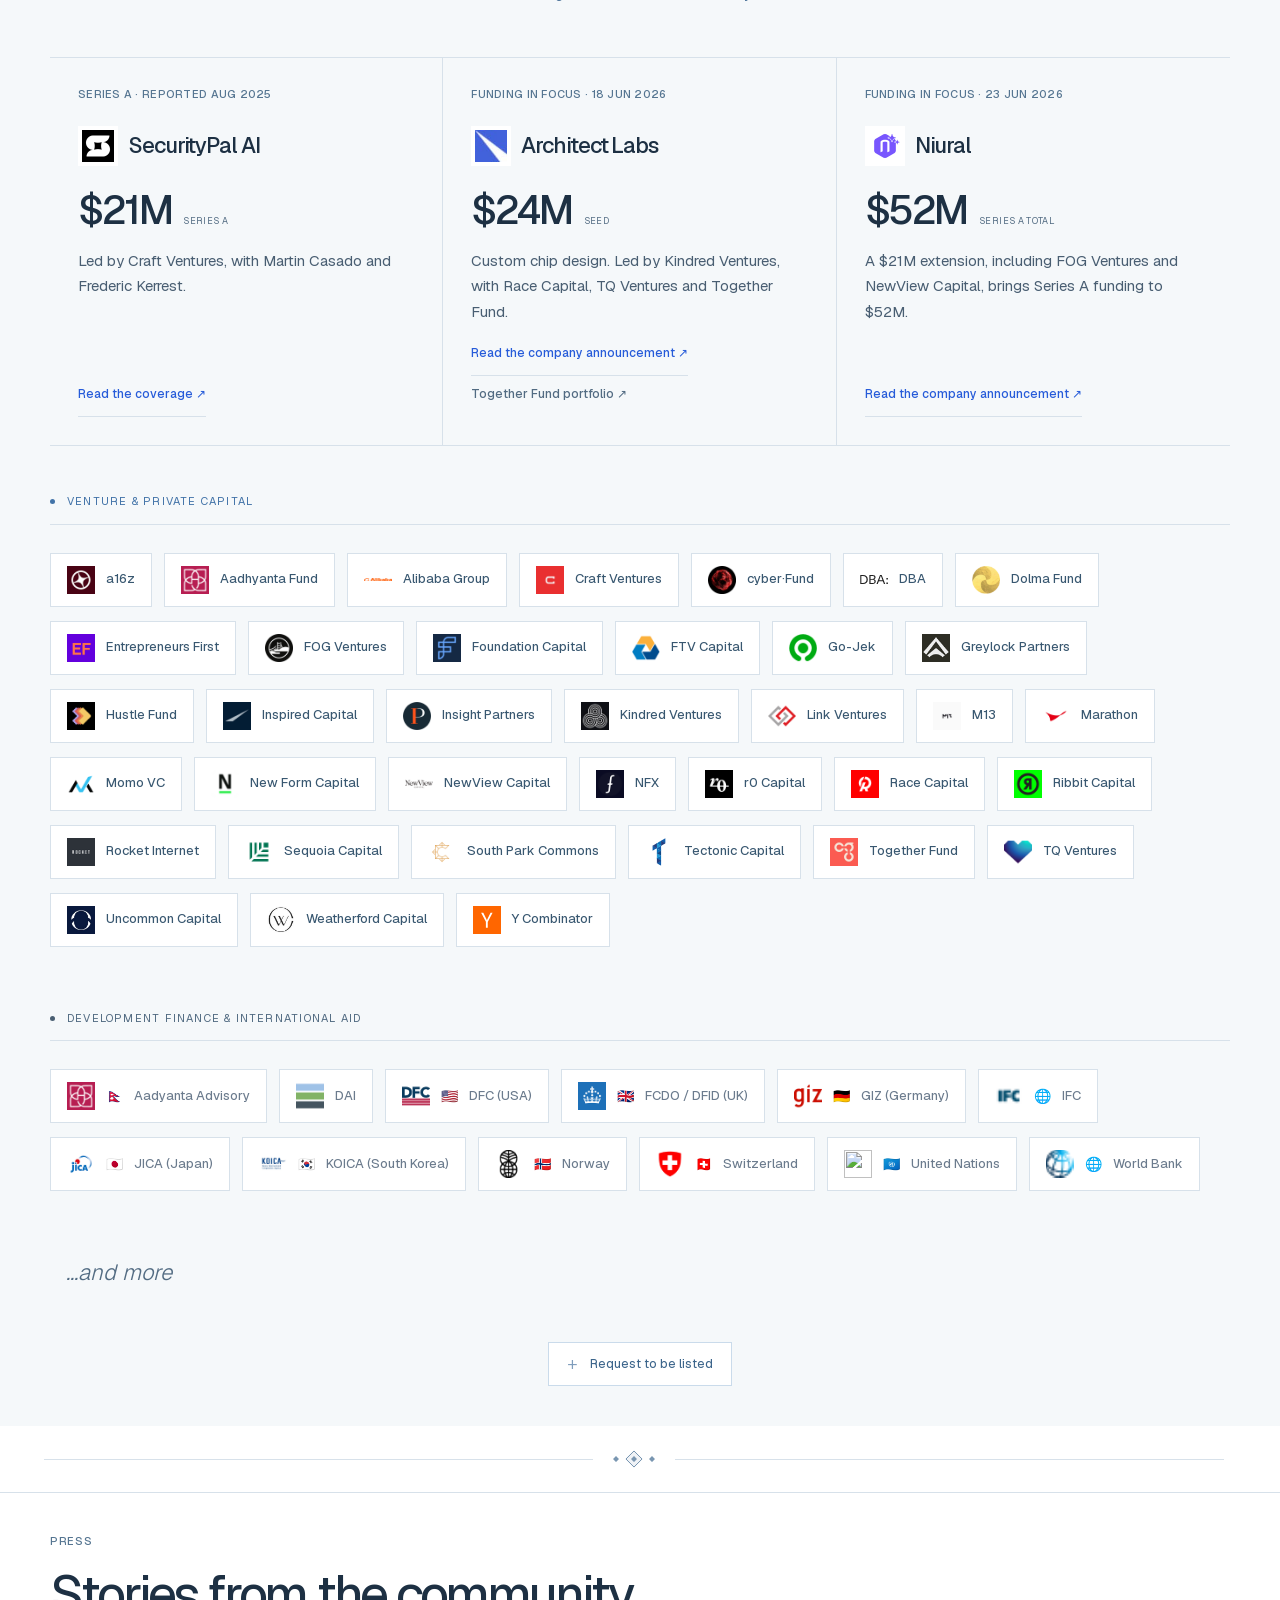
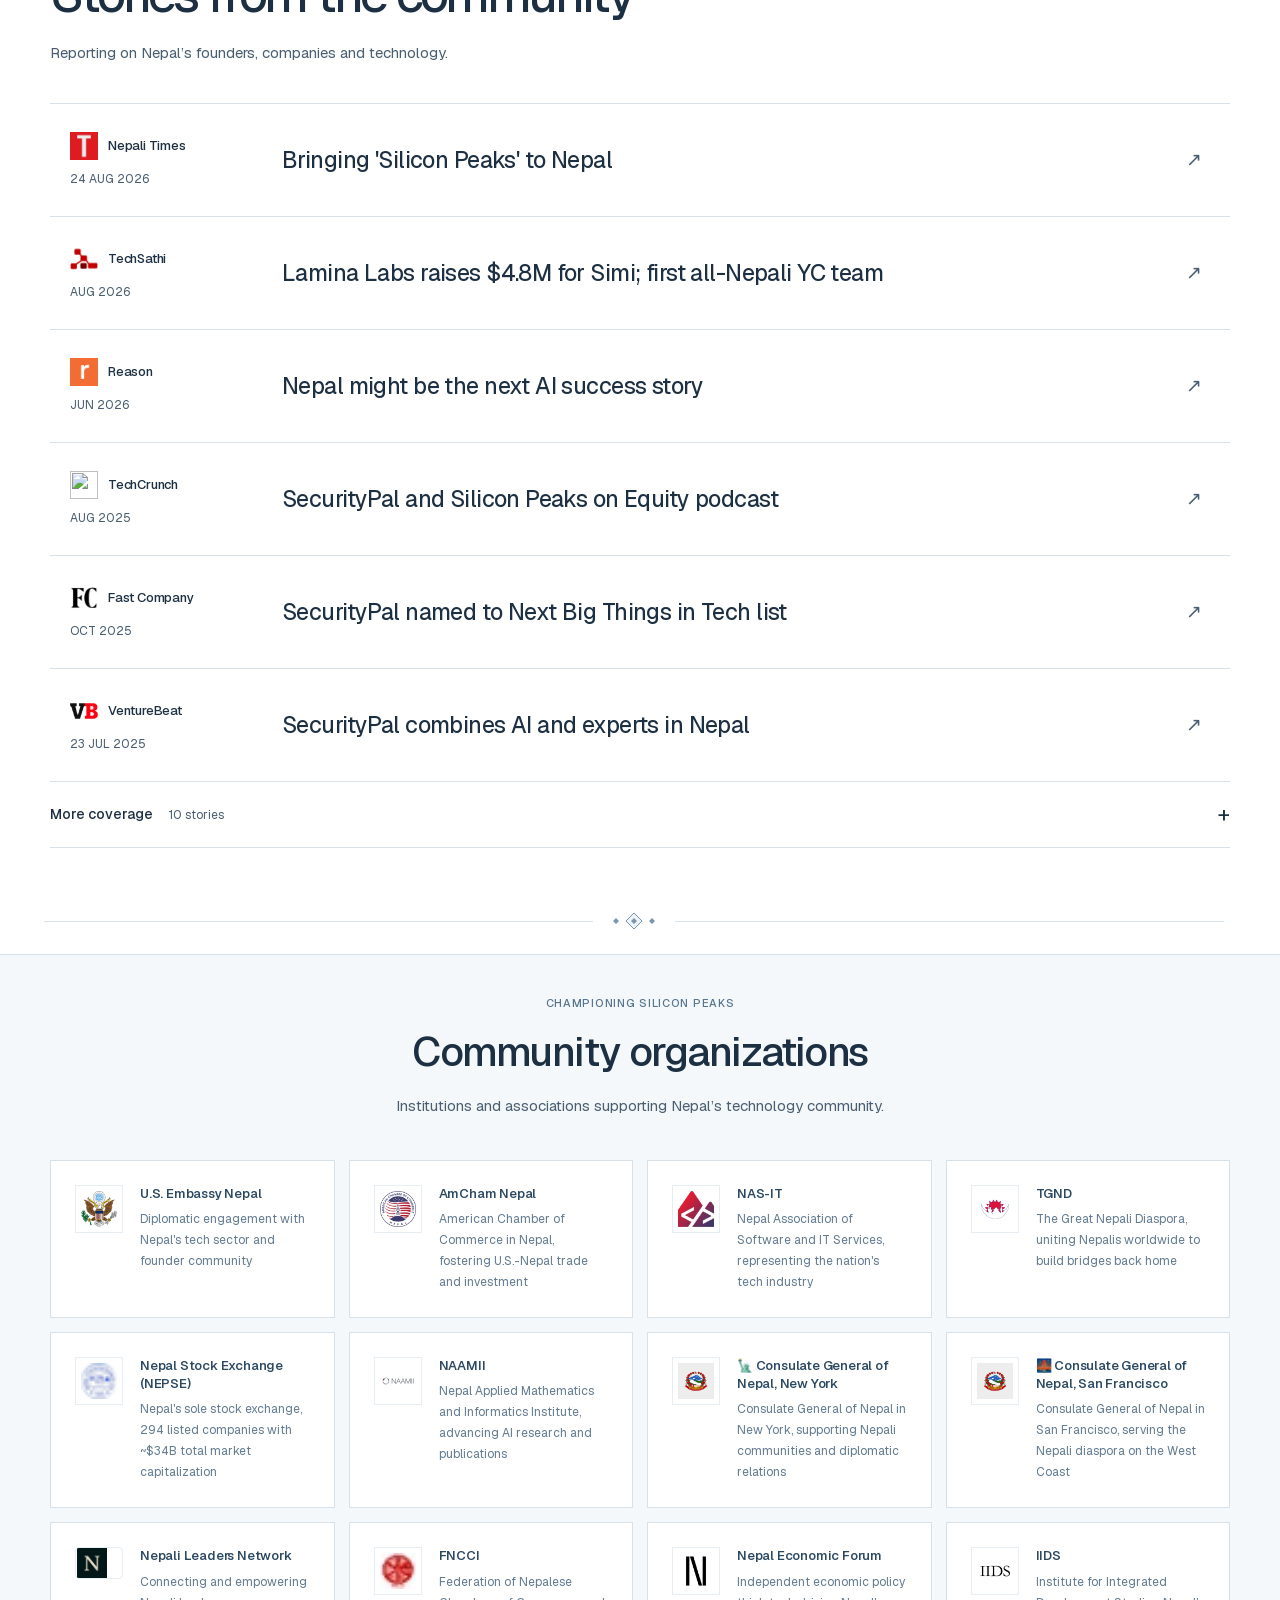
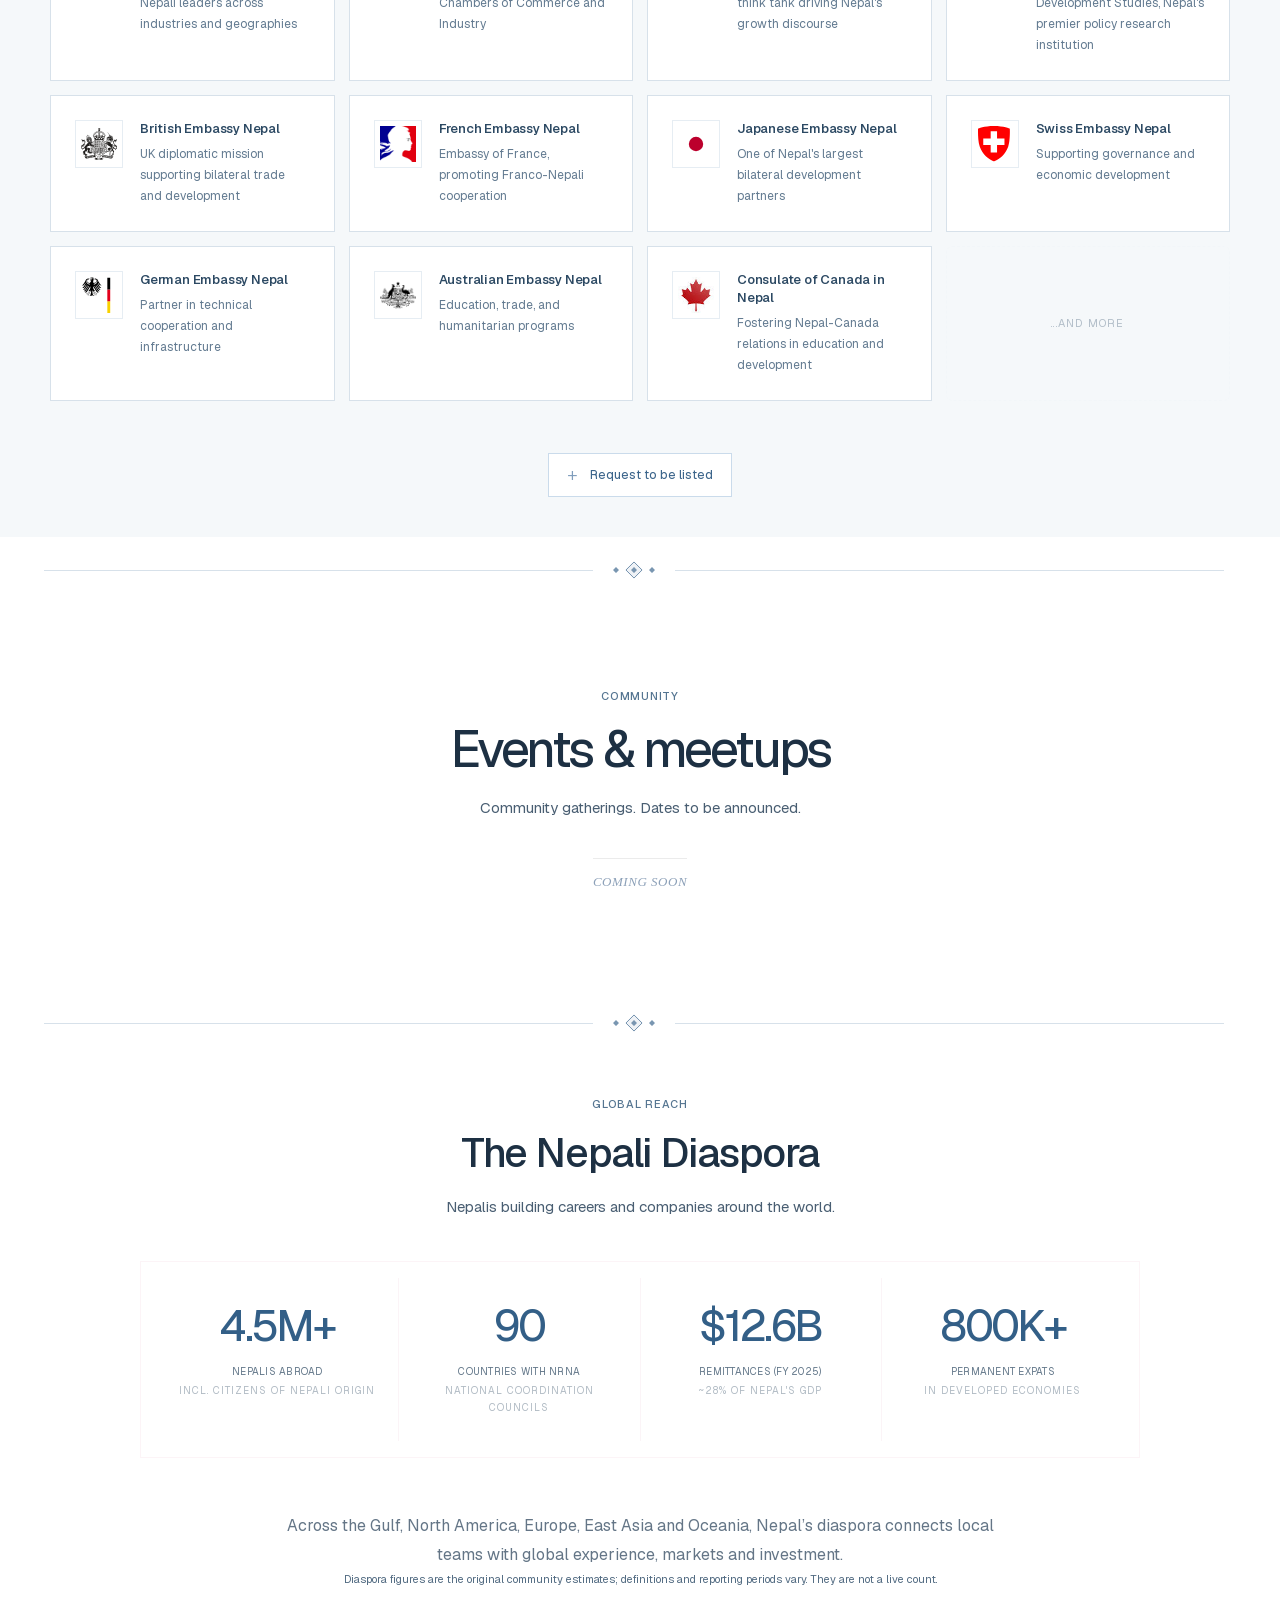
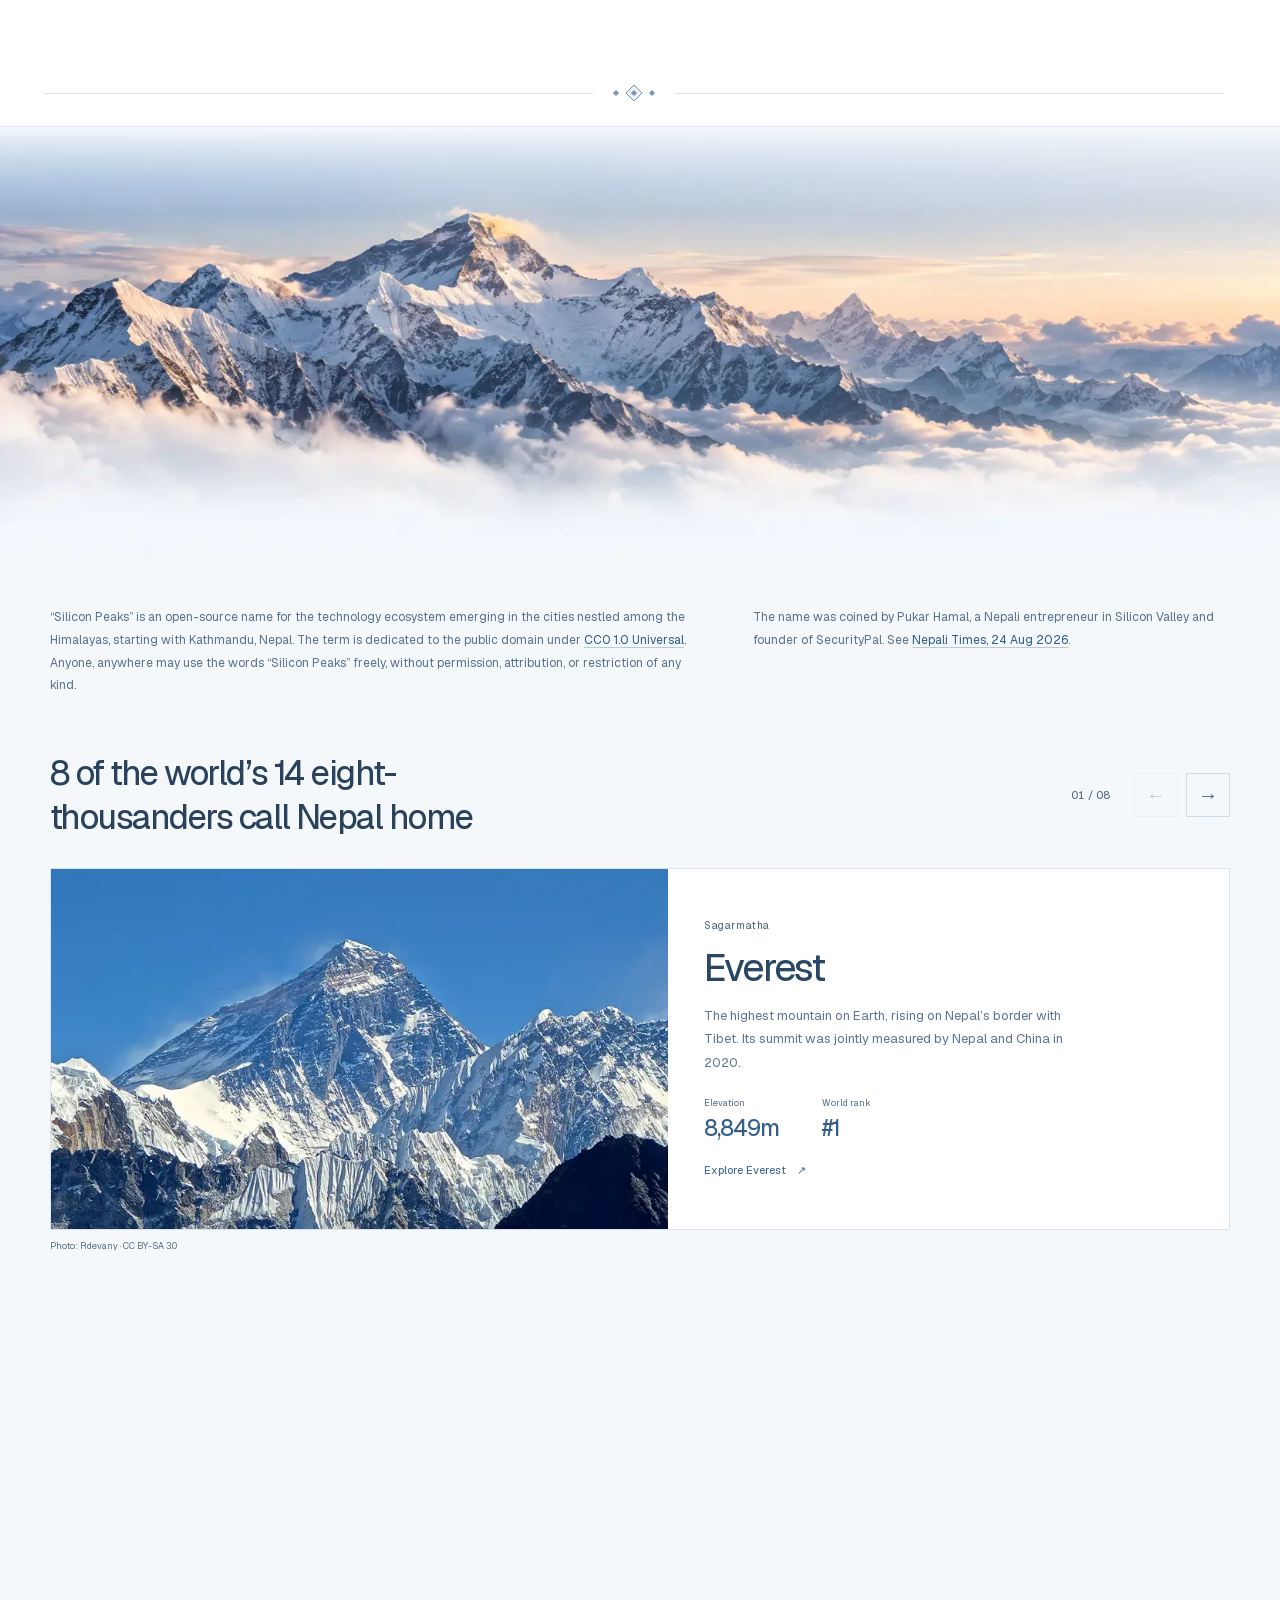
==== commit 23a276a0: "Correct embassy branding and link Addressgraph to Kataho" ====
--- a/index.html
+++ b/index.html
@@ -280,13 +280,11 @@
 <div class="co-sub-label">Companies Operating in Nepal</div>
 </div>
 <div class="co-grid rev rev-d1">
-<a class="co-card logo-unavailable" href="https://www.addressgraph.com.np" rel="noopener" target="_blank">
-<div class="co-mark" style="background:#0e1418">
-<span class="co-ini" style="color:#60b890">AG</span>
-</div>
+<a class="co-card has-logo" href="https://kataho.app/" rel="noopener" target="_blank">
+<div class="co-mark"><img alt="" class="co-fav" decoding="async" height="40" loading="lazy" src="/assets/logos/kataho.png" width="40"/></div>
 <div class="co-info">
 <div class="co-name">Addressgraph</div>
-<div class="co-url">addressgraph.com.np</div>
+<div class="co-url">kataho.app</div>
 </div>
 </a>
 <a class="co-card has-logo" href="https://www.adex.ltd" rel="noopener" target="_blank">
@@ -1328,14 +1326,14 @@
 </div>
 <div class="champ-grid rev rev-d1">
 <a class="champ-card has-logo" href="https://np.usembassy.gov" rel="noopener" target="_blank">
-<div class="champ-icon"><img alt="" class="champ-fav" decoding="async" height="40" loading="lazy" src="/assets/logos/usembassy-gov.png" width="40"/><span class="champ-flag">🇺🇸</span></div>
+<div class="champ-icon"><img alt="" class="champ-fav" decoding="async" height="40" loading="lazy" src="/assets/logos/usembassy-gov.png" width="40"/></div>
 <div class="champ-info">
 <div class="champ-name">U.S. Embassy Nepal</div>
 <div class="champ-desc">Diplomatic engagement with Nepal's tech sector and founder community</div>
 </div>
 </a>
 <a class="champ-card has-logo" href="https://www.amchamnepal.com" rel="noopener" target="_blank">
-<div class="champ-icon"><img alt="" class="champ-fav" decoding="async" height="40" loading="lazy" src="/assets/logos/amchamnepal-com.png" width="40"/><span class="champ-flag">🇺🇸</span></div>
+<div class="champ-icon"><img alt="" class="champ-fav" decoding="async" height="40" loading="lazy" src="/assets/logos/amchamnepal-com.png" width="40"/></div>
 <div class="champ-info">
 <div class="champ-name">AmCham Nepal</div>
 <div class="champ-desc">American Chamber of Commerce in Nepal, fostering U.S.-Nepal trade and investment</div>
@@ -1403,31 +1401,31 @@
 <div class="champ-info"><div class="champ-name">IIDS</div><div class="champ-desc">Institute for Integrated Development Studies, Nepal's premier policy research institution</div></div>
 </a>
 <a class="champ-card has-logo" href="https://www.gov.uk/world/organisations/british-embassy-kathmandu" rel="noopener" target="_blank">
-<div class="champ-icon" style="font-size:24px;line-height:1"><img alt="" class="champ-fav" decoding="async" height="40" loading="lazy" src="/assets/logos/www-gov-uk.png" width="40"/>🇬🇧</div>
+<div class="champ-icon"><img alt="" class="champ-fav" decoding="async" height="40" loading="lazy" src="/assets/logos/british-embassy.png" width="40"/></div>
 <div class="champ-info"><div class="champ-name">British Embassy Nepal</div><div class="champ-desc">UK diplomatic mission supporting bilateral trade and development</div></div>
 </a>
-<a class="champ-card logo-unavailable" href="https://np.ambafrance.org" rel="noopener" target="_blank">
-<div class="champ-icon" style="font-size:24px;line-height:1">🇫🇷</div>
+<a class="champ-card has-logo" href="https://np.diplomatie.gouv.fr/" rel="noopener" target="_blank">
+<div class="champ-icon"><img alt="" class="champ-fav" decoding="async" height="40" loading="lazy" src="/assets/logos/french-embassy.png" width="40"/></div>
 <div class="champ-info"><div class="champ-name">French Embassy Nepal</div><div class="champ-desc">Embassy of France, promoting Franco-Nepali cooperation</div></div>
 </a>
 <a class="champ-card has-logo" href="https://www.np.emb-japan.go.jp" rel="noopener" target="_blank">
-<div class="champ-icon" style="font-size:24px;line-height:1"><img alt="" class="champ-fav" decoding="async" height="40" loading="lazy" src="/assets/logos/www-np-emb-japan-go-jp.png" width="40"/>🇯🇵</div>
+<div class="champ-icon"><img alt="" class="champ-fav" decoding="async" height="40" loading="lazy" src="/assets/logos/japan-flag.svg" width="40"/></div>
 <div class="champ-info"><div class="champ-name">Japanese Embassy Nepal</div><div class="champ-desc">One of Nepal's largest bilateral development partners</div></div>
 </a>
-<a class="champ-card has-logo" href="https://www.eda.admin.ch/kathmandu" rel="noopener" target="_blank">
-<div class="champ-icon" style="font-size:24px;line-height:1"><img alt="" class="champ-fav" decoding="async" height="40" loading="lazy" src="/assets/logos/www-eda-admin-ch.png" width="40"/>🇨🇭</div>
+<a class="champ-card has-logo" href="https://www.schweiz-nepal.eda.admin.ch/en/embassy-of-switzerland" rel="noopener" target="_blank">
+<div class="champ-icon"><img alt="" class="champ-fav" decoding="async" height="40" loading="lazy" src="/assets/logos/swiss-embassy.svg" width="40"/></div>
 <div class="champ-info"><div class="champ-name">Swiss Embassy Nepal</div><div class="champ-desc">Supporting governance and economic development</div></div>
 </a>
-<a class="champ-card has-logo" href="https://np.diplo.de" rel="noopener" target="_blank">
-<div class="champ-icon" style="font-size:24px;line-height:1"><img alt="" class="champ-fav" decoding="async" height="40" loading="lazy" src="/assets/logos/np-diplo-de.png" width="40"/>🇩🇪</div>
+<a class="champ-card has-logo" href="https://kathmandu.diplo.de/np-de" rel="noopener" target="_blank">
+<div class="champ-icon"><img alt="" class="champ-fav" decoding="async" height="40" loading="lazy" src="/assets/logos/german-embassy.svg" width="40"/></div>
 <div class="champ-info"><div class="champ-name">German Embassy Nepal</div><div class="champ-desc">Partner in technical cooperation and infrastructure</div></div>
 </a>
 <a class="champ-card has-logo" href="https://nepal.embassy.gov.au" rel="noopener" target="_blank">
-<div class="champ-icon" style="font-size:24px;line-height:1"><img alt="" class="champ-fav" decoding="async" height="40" loading="lazy" src="/assets/logos/nepal-embassy-gov-au.png" width="40"/>🇦🇺</div>
+<div class="champ-icon"><img alt="" class="champ-fav" decoding="async" height="40" loading="lazy" src="/assets/logos/australian-embassy.png" width="40"/></div>
 <div class="champ-info"><div class="champ-name">Australian Embassy Nepal</div><div class="champ-desc">Education, trade, and humanitarian programs</div></div>
 </a>
 <a class="champ-card has-logo" href="https://travel.gc.ca/assistance/embassies-consulates/nepal" rel="noopener" target="_blank">
-<div class="champ-icon" style="font-size:24px;line-height:1"><img alt="" class="champ-fav" decoding="async" height="40" loading="lazy" src="/assets/logos/travel-gc-ca.png" width="40"/></div>
+<div class="champ-icon"><img alt="" class="champ-fav" decoding="async" height="40" loading="lazy" src="/assets/logos/travel-gc-ca.png" width="40"/></div>
 <div class="champ-info"><div class="champ-name">Consulate of Canada in Nepal</div><div class="champ-desc">Fostering Nepal-Canada relations in education and development</div></div>
 </a>
 <div class="champ-more">...and more</div></div>
@@ -1514,5 +1512,5 @@
 <nav aria-label="Footer navigation" class="footer-nav"><a class="footer-nav-a" href="/companies/">Company directory</a><a class="footer-nav-a" href="#universities">Universities</a><a class="footer-nav-a" href="/investors/">Investor directory</a><a class="footer-nav-a" href="#press">Press</a><a class="footer-nav-a" href="#events">Events</a><a class="footer-nav-a" href="#diaspora">Diaspora</a><a class="footer-nav-a" href="/startups/">Startup ecosystem</a></nav>
 <div class="footer-contact"><a href="mailto:scale@siliconpeaks.com">scale@siliconpeaks.com ↗</a><a href="https://discord.gg/Z7y3ZhvNCC" rel="noopener" target="_blank">Discord ↗</a><a href="https://github.com/pchamal/siliconpeaks" rel="noopener" target="_blank">Open source on GitHub ↗</a></div></div>
 <div class="footer-bar"><span class="footer-c">© 2026 Silicon Peaks</span><div class="footer-meta"><a href="/llms.txt">LLMs.txt</a><a href="/sitemap.xml">Sitemap</a></div></div></footer>
-<script defer="" src="/assets/navigation.js"></script><script defer="True" src="/assets/site.js"></script><script type="application/ld+json">{"@context":"https://schema.org","@graph":[{"@type":"WebSite","@id":"https://siliconpeaks.com/#website","name":"Silicon Peaks","url":"https://siliconpeaks.com/","inLanguage":"en","creator":{"@id":"https://siliconpeaks.com/#pukar-hamal"},"contributor":[{"@id":"https://siliconpeaks.com/#jonathan-clarke"},{"@id":"https://siliconpeaks.com/#aarjan-chaudhary"}]},{"@type":"Person","@id":"https://siliconpeaks.com/#pukar-hamal","name":"Pukar Hamal","url":"https://pukarhamal.com/","description":"Founder and CEO of SecurityPal; coined and named Silicon Peaks.","sameAs":["https://github.com/pchamal"]},{"@type":"Person","@id":"https://siliconpeaks.com/#jonathan-clarke","name":"Jonathan Clarke","url":"https://www.jonathanclarke.ie/","sameAs":["https://github.com/jonathanclarke"]},{"@type":"Person","@id":"https://siliconpeaks.com/#aarjan-chaudhary","name":"Aarjan Chaudhary","url":"https://arjanchaudharyy.lol/","sameAs":["https://github.com/arjanchaudharyy"]},{"@type":"CollectionPage","@id":"https://siliconpeaks.com/#webpage","url":"https://siliconpeaks.com/","name":"Silicon Peaks | Nepal Startup & Technology Ecosystem","description":"Explore Nepal’s startup ecosystem: IT companies, Nepali founders, venture capital firms and universities. An open community directory from Silicon Peaks.","inLanguage":"en","isPartOf":{"@id":"https://siliconpeaks.com/#website"},"mainEntity":{"@id":"https://siliconpeaks.com/#companies"},"hasPart":[{"@type":"WebPage","url":"https://siliconpeaks.com/companies/","name":"IT Companies in Nepal & Nepali Tech Firms | Silicon Peaks"},{"@type":"WebPage","url":"https://siliconpeaks.com/startups/","name":"Nepal Startup Ecosystem: Founders & Funding | Silicon Peaks"},{"@type":"WebPage","url":"https://siliconpeaks.com/investors/","name":"Venture Capital in Nepal: Funds & Investors | Silicon Peaks"}]},{"@type":"ItemList","@id":"https://siliconpeaks.com/#companies","name":"Silicon Peaks company directory","numberOfItems":113,"itemListElement":[{"@type":"ListItem","position":1,"name":"Coca-Cola","url":"https://finance.yahoo.com/quote/KO/"},{"@type":"ListItem","position":2,"name":"Fusemachines","url":"https://www.fusemachines.com"},{"@type":"ListItem","position":3,"name":"Hyatt","url":"https://finance.yahoo.com/quote/H/"},{"@type":"ListItem","position":4,"name":"IQVIA","url":"https://finance.yahoo.com/quote/IQV/"},{"@type":"ListItem","position":5,"name":"Marriott","url":"https://finance.yahoo.com/quote/MAR/"},{"@type":"ListItem","position":6,"name":"Mastercard","url":"https://finance.yahoo.com/quote/MA/"},{"@type":"ListItem","position":7,"name":"MetLife","url":"https://finance.yahoo.com/quote/MET/"},{"@type":"ListItem","position":8,"name":"Omnicom","url":"https://finance.yahoo.com/quote/OMC/"},{"@type":"ListItem","position":9,"name":"PepsiCo","url":"https://finance.yahoo.com/quote/PEP/"},{"@type":"ListItem","position":10,"name":"reAlpha","url":"https://finance.yahoo.com/quote/AIRE/"},{"@type":"ListItem","position":11,"name":"Unilever","url":"https://finance.yahoo.com/quote/UL/"},{"@type":"ListItem","position":12,"name":"Visa","url":"https://finance.yahoo.com/quote/V/"},{"@type":"ListItem","position":13,"name":"Western Union","url":"https://finance.yahoo.com/quote/WU/"},{"@type":"ListItem","position":14,"name":"Wyndham","url":"https://finance.yahoo.com/quote/WH/"},{"@type":"ListItem","position":15,"name":"Yum! Brands","url":"https://finance.yahoo.com/quote/YUM/"},{"@type":"ListItem","position":16,"name":"Addressgraph","url":"https://www.addressgraph.com.np"},{"@type":"ListItem","position":17,"name":"Adex","url":"https://www.adex.ltd"},{"@type":"ListItem","position":18,"name":"AITC International","url":"https://aitc.ai/"},{"@type":"ListItem","position":19,"name":"Alaya","url":"https://www.alaya.co"},{"@type":"ListItem","position":20,"name":"Alpas Technology","url":"https://alpastechnology.com/"},{"@type":"ListItem","position":21,"name":"Alpen Labs","url":"https://www.alpenlabs.io"},{"@type":"ListItem","position":22,"name":"Amnil Tech","url":"https://www.amnil.com"},{"@type":"ListItem","position":23,"name":"Aqore","url":"https://www.aqore.com.np"},{"@type":"ListItem","position":24,"name":"ARKBO Tech","url":"https://www.arkbotech.com/"},{"@type":"ListItem","position":25,"name":"Architect Labs","url":"https://architectlabs.com"},{"@type":"ListItem","position":26,"name":"Baato","url":"https://baato.io"},{"@type":"ListItem","position":27,"name":"Assabet Tech","url":"https://www.assabettech.com"},{"@type":"ListItem","position":28,"name":"Biz Serve IT","url":"https://www.bizserveit.com"},{"@type":"ListItem","position":29,"name":"Cedar Gate","url":"https://www.cedargate.com"},{"@type":"ListItem","position":30,"name":"Clock b","url":"https://www.clockb.com"},{"@type":"ListItem","position":31,"name":"CloudFactory","url":"https://www.cloudfactory.com"},{"@type":"ListItem","position":32,"name":"Code Himalaya","url":"https://www.codehimalaya.com"},{"@type":"ListItem","position":33,"name":"Code Pixelz","url":"https://www.codepixelzmedia.com"},{"@type":"ListItem","position":34,"name":"Codewing","url":"https://codewing.co/"},{"@type":"ListItem","position":35,"name":"ComplianceQuest","url":"https://www.compliancequest.com"},{"@type":"ListItem","position":36,"name":"Curves n Colors","url":"https://www.curvesncolors.com"},{"@type":"ListItem","position":37,"name":"Deerhold","url":"https://www.deerhold.com"},{"@type":"ListItem","position":38,"name":"DevDash Labs","url":"https://devdashlabs.com"},{"@type":"ListItem","position":39,"name":"Digital Karmakanda","url":"https://digitalkarmakanda.com"},{"@type":"ListItem","position":40,"name":"Dolma Advisors","url":"https://www.dolmaadvisors.com"},{"@type":"ListItem","position":41,"name":"Dots n Dashes","url":"https://www.dndts.com.np"},{"@type":"ListItem","position":42,"name":"Echowin","url":"https://echo.win/"},{"@type":"ListItem","position":43,"name":"EKbana","url":"https://www.ekbana.com"},{"@type":"ListItem","position":44,"name":"Eminence Ways","url":"https://www.eminenceways.com"},{"@type":"ListItem","position":45,"name":"F1Soft","url":"https://www.f1soft.com"},{"@type":"ListItem","position":46,"name":"Facet Tech","url":"https://www.facet.com.np"},{"@type":"ListItem","position":47,"name":"Fawesome Apps","url":"https://www.fawesomeapps.com"},{"@type":"ListItem","position":48,"name":"Flextecs","url":"https://www.flextecs.com.np"},{"@type":"ListItem","position":49,"name":"Flowli Studio","url":"https://flowli.studio/"},{"@type":"ListItem","position":50,"name":"Four Symmetrons","url":"https://www.foursymmetrons.com"},{"@type":"ListItem","position":51,"name":"G-Force Systems","url":"https://www.gforcesystems.com"},{"@type":"ListItem","position":52,"name":"Genese Solution","url":"https://www.genesesolution.com"},{"@type":"ListItem","position":53,"name":"Gham Power","url":"https://www.ghampower.com"},{"@type":"ListItem","position":54,"name":"Grepsr","url":"https://www.grepsr.com"},{"@type":"ListItem","position":55,"name":"GrowByData","url":"https://www.growbydata.com"},{"@type":"ListItem","position":56,"name":"Gurzu","url":"https://www.gurzu.com"},{"@type":"ListItem","position":57,"name":"Hamro Patro","url":"https://www.hamropatro.com"},{"@type":"ListItem","position":58,"name":"ICTC","url":"https://www.ictc.com.np"},{"@type":"ListItem","position":59,"name":"IME Group","url":"https://www.imegroup.com.np"},{"@type":"ListItem","position":60,"name":"Incessant Rain","url":"https://www.incessantrain.com"},{"@type":"ListItem","position":61,"name":"Jasper IT","url":"https://www.jasperit.com.np"},{"@type":"ListItem","position":62,"name":"KA Power","url":"https://www.kapower.us"},{"@type":"ListItem","position":63,"name":"Karkhana","url":"https://www.karkhana.io"},{"@type":"ListItem","position":64,"name":"Lamina Labs","url":"https://laminalabs.ai"},{"@type":"ListItem","position":65,"name":"LF Technology","url":"https://www.lftechnology.com"},{"@type":"ListItem","position":66,"name":"Machnet","url":"https://www.machnetinc.com"},{"@type":"ListItem","position":67,"name":"Maitri Holdings","url":"https://www.maitriholdingsservices.com"},{"@type":"ListItem","position":68,"name":"Mantra Ideas","url":"https://www.mantraideas.com"},{"@type":"ListItem","position":69,"name":"Mavorion","url":"https://www.mavorion.com"},{"@type":"ListItem","position":70,"name":"Maya Remit","url":"https://www.mayaremit.com"},{"@type":"ListItem","position":71,"name":"Miyamoto Intl","url":"https://www.miyamotointernational.com"},{"@type":"ListItem","position":72,"name":"Naamche","url":"https://www.naamche.com"},{"@type":"ListItem","position":73,"name":"Naamche Labs","url":"https://naamchelabs.com/"},{"@type":"ListItem","position":74,"name":"Nepal Tea Collective","url":"https://www.nepalteacollective.com"},{"@type":"ListItem","position":75,"name":"NAAMII","url":"https://naamii.org/"},{"@type":"ListItem","position":76,"name":"Neo Software","url":"https://www.neosoftware.com.np"},{"@type":"ListItem","position":77,"name":"Neosys Tech","url":"https://www.neosys.com.np"},{"@type":"ListItem","position":78,"name":"Neoteric","url":"https://www.neoteric.com.np"},{"@type":"ListItem","position":79,"name":"Niural","url":"https://www.niural.com"},{"@type":"ListItem","position":80,"name":"OnePoint Financial","url":"https://www.myonepoint.com"},{"@type":"ListItem","position":81,"name":"Outside Studio","url":"https://www.outside.com.np"},{"@type":"ListItem","position":82,"name":"Paracosma","url":"https://www.paracosma.com"},{"@type":"ListItem","position":83,"name":"Parewa Labs","url":"https://www.programiz.com"},{"@type":"ListItem","position":84,"name":"Pathao","url":"https://www.pathao.com"},{"@type":"ListItem","position":85,"name":"Peace Nepal","url":"https://www.peacenepal.com.np"},{"@type":"ListItem","position":86,"name":"PM Square","url":"https://www.pmsquare.com"},{"@type":"ListItem","position":87,"name":"Quickfox","url":"https://www.quickfox.io"},{"@type":"ListItem","position":88,"name":"Raindrop","url":"https://www.raindrop.io"},{"@type":"ListItem","position":89,"name":"Rara Labs","url":"https://www.raralabs.com"},{"@type":"ListItem","position":90,"name":"Reduct.video","url":"https://www.reduct.video"},{"@type":"ListItem","position":91,"name":"Renegade Insurance","url":"https://www.renegadeinsurance.com"},{"@type":"ListItem","position":92,"name":"Ripplebytes","url":"https://www.ripplebytes.com"},{"@type":"ListItem","position":93,"name":"Rite Teams","url":"https://www.riteteams.com"},{"@type":"ListItem","position":94,"name":"SDS Software","url":"https://www.sdata.us"},{"@type":"ListItem","position":95,"name":"SecurityPal","url":"https://www.securitypalhq.com"},{"@type":"ListItem","position":96,"name":"Smarten Tech","url":"https://www.smartentechnologies.com"},{"@type":"ListItem","position":97,"name":"SunnyData","url":"https://www.sunnydata.ai"},{"@type":"ListItem","position":98,"name":"Swift Technology","url":"https://www.swifttech.com.np"},{"@type":"ListItem","position":99,"name":"SwiftFin Global","url":"https://www.swiftfinglobal.com"},{"@type":"ListItem","position":100,"name":"TAI Inc","url":"https://www.tai.com.np"},{"@type":"ListItem","position":101,"name":"Techkraft","url":"https://techkraftinc.com/"},{"@type":"ListItem","position":102,"name":"Tekkon Tech","url":"https://www.tekkon.com.au"},{"@type":"ListItem","position":103,"name":"Thamel Remit","url":"https://www.thamelremit.com"},{"@type":"ListItem","position":104,"name":"The Drive AI","url":"https://thedrive.ai"},{"@type":"ListItem","position":105,"name":"Togglecorp","url":"https://www.togglecorp.com"},{"@type":"ListItem","position":106,"name":"Trilokya Tech","url":"https://www.trilokyatechnology.com"},{"@type":"ListItem","position":107,"name":"Vecminds","url":"https://www.vecminds.com"},{"@type":"ListItem","position":108,"name":"Veda App","url":"https://www.vedaapp.com"},{"@type":"ListItem","position":109,"name":"Veel","url":"https://www.veel.app"},{"@type":"ListItem","position":110,"name":"Web Experts","url":"https://www.webexpertsnepal.com"},{"@type":"ListItem","position":111,"name":"WorldLink","url":"https://www.worldlink.com.np"},{"@type":"ListItem","position":112,"name":"Xuno Nepal","url":"https://www.xuno.co"},{"@type":"ListItem","position":113,"name":"ZeroTB","url":"https://zerotb.ai"}]}]}</script></body>
+<script defer="" src="/assets/navigation.js"></script><script defer="True" src="/assets/site.js"></script><script type="application/ld+json">{"@context":"https://schema.org","@graph":[{"@type":"WebSite","@id":"https://siliconpeaks.com/#website","name":"Silicon Peaks","url":"https://siliconpeaks.com/","inLanguage":"en","creator":{"@id":"https://siliconpeaks.com/#pukar-hamal"},"contributor":[{"@id":"https://siliconpeaks.com/#jonathan-clarke"},{"@id":"https://siliconpeaks.com/#aarjan-chaudhary"}]},{"@type":"Person","@id":"https://siliconpeaks.com/#pukar-hamal","name":"Pukar Hamal","url":"https://pukarhamal.com/","description":"Founder and CEO of SecurityPal; coined and named Silicon Peaks.","sameAs":["https://github.com/pchamal"]},{"@type":"Person","@id":"https://siliconpeaks.com/#jonathan-clarke","name":"Jonathan Clarke","url":"https://www.jonathanclarke.ie/","sameAs":["https://github.com/jonathanclarke"]},{"@type":"Person","@id":"https://siliconpeaks.com/#aarjan-chaudhary","name":"Aarjan Chaudhary","url":"https://arjanchaudharyy.lol/","sameAs":["https://github.com/arjanchaudharyy"]},{"@type":"CollectionPage","@id":"https://siliconpeaks.com/#webpage","url":"https://siliconpeaks.com/","name":"Silicon Peaks | Nepal Startup & Technology Ecosystem","description":"Explore Nepal’s startup ecosystem: IT companies, Nepali founders, venture capital firms and universities. An open community directory from Silicon Peaks.","inLanguage":"en","isPartOf":{"@id":"https://siliconpeaks.com/#website"},"mainEntity":{"@id":"https://siliconpeaks.com/#companies"},"hasPart":[{"@type":"WebPage","url":"https://siliconpeaks.com/companies/","name":"IT Companies in Nepal & Nepali Tech Firms | Silicon Peaks"},{"@type":"WebPage","url":"https://siliconpeaks.com/startups/","name":"Nepal Startup Ecosystem: Founders & Funding | Silicon Peaks"},{"@type":"WebPage","url":"https://siliconpeaks.com/investors/","name":"Venture Capital in Nepal: Funds & Investors | Silicon Peaks"}]},{"@type":"ItemList","@id":"https://siliconpeaks.com/#companies","name":"Silicon Peaks company directory","numberOfItems":113,"itemListElement":[{"@type":"ListItem","position":1,"name":"Coca-Cola","url":"https://finance.yahoo.com/quote/KO/"},{"@type":"ListItem","position":2,"name":"Fusemachines","url":"https://www.fusemachines.com"},{"@type":"ListItem","position":3,"name":"Hyatt","url":"https://finance.yahoo.com/quote/H/"},{"@type":"ListItem","position":4,"name":"IQVIA","url":"https://finance.yahoo.com/quote/IQV/"},{"@type":"ListItem","position":5,"name":"Marriott","url":"https://finance.yahoo.com/quote/MAR/"},{"@type":"ListItem","position":6,"name":"Mastercard","url":"https://finance.yahoo.com/quote/MA/"},{"@type":"ListItem","position":7,"name":"MetLife","url":"https://finance.yahoo.com/quote/MET/"},{"@type":"ListItem","position":8,"name":"Omnicom","url":"https://finance.yahoo.com/quote/OMC/"},{"@type":"ListItem","position":9,"name":"PepsiCo","url":"https://finance.yahoo.com/quote/PEP/"},{"@type":"ListItem","position":10,"name":"reAlpha","url":"https://finance.yahoo.com/quote/AIRE/"},{"@type":"ListItem","position":11,"name":"Unilever","url":"https://finance.yahoo.com/quote/UL/"},{"@type":"ListItem","position":12,"name":"Visa","url":"https://finance.yahoo.com/quote/V/"},{"@type":"ListItem","position":13,"name":"Western Union","url":"https://finance.yahoo.com/quote/WU/"},{"@type":"ListItem","position":14,"name":"Wyndham","url":"https://finance.yahoo.com/quote/WH/"},{"@type":"ListItem","position":15,"name":"Yum! Brands","url":"https://finance.yahoo.com/quote/YUM/"},{"@type":"ListItem","position":16,"name":"Addressgraph","url":"https://kataho.app/"},{"@type":"ListItem","position":17,"name":"Adex","url":"https://www.adex.ltd"},{"@type":"ListItem","position":18,"name":"AITC International","url":"https://aitc.ai/"},{"@type":"ListItem","position":19,"name":"Alaya","url":"https://www.alaya.co"},{"@type":"ListItem","position":20,"name":"Alpas Technology","url":"https://alpastechnology.com/"},{"@type":"ListItem","position":21,"name":"Alpen Labs","url":"https://www.alpenlabs.io"},{"@type":"ListItem","position":22,"name":"Amnil Tech","url":"https://www.amnil.com"},{"@type":"ListItem","position":23,"name":"Aqore","url":"https://www.aqore.com.np"},{"@type":"ListItem","position":24,"name":"ARKBO Tech","url":"https://www.arkbotech.com/"},{"@type":"ListItem","position":25,"name":"Architect Labs","url":"https://architectlabs.com"},{"@type":"ListItem","position":26,"name":"Baato","url":"https://baato.io"},{"@type":"ListItem","position":27,"name":"Assabet Tech","url":"https://www.assabettech.com"},{"@type":"ListItem","position":28,"name":"Biz Serve IT","url":"https://www.bizserveit.com"},{"@type":"ListItem","position":29,"name":"Cedar Gate","url":"https://www.cedargate.com"},{"@type":"ListItem","position":30,"name":"Clock b","url":"https://www.clockb.com"},{"@type":"ListItem","position":31,"name":"CloudFactory","url":"https://www.cloudfactory.com"},{"@type":"ListItem","position":32,"name":"Code Himalaya","url":"https://www.codehimalaya.com"},{"@type":"ListItem","position":33,"name":"Code Pixelz","url":"https://www.codepixelzmedia.com"},{"@type":"ListItem","position":34,"name":"Codewing","url":"https://codewing.co/"},{"@type":"ListItem","position":35,"name":"ComplianceQuest","url":"https://www.compliancequest.com"},{"@type":"ListItem","position":36,"name":"Curves n Colors","url":"https://www.curvesncolors.com"},{"@type":"ListItem","position":37,"name":"Deerhold","url":"https://www.deerhold.com"},{"@type":"ListItem","position":38,"name":"DevDash Labs","url":"https://devdashlabs.com"},{"@type":"ListItem","position":39,"name":"Digital Karmakanda","url":"https://digitalkarmakanda.com"},{"@type":"ListItem","position":40,"name":"Dolma Advisors","url":"https://www.dolmaadvisors.com"},{"@type":"ListItem","position":41,"name":"Dots n Dashes","url":"https://www.dndts.com.np"},{"@type":"ListItem","position":42,"name":"Echowin","url":"https://echo.win/"},{"@type":"ListItem","position":43,"name":"EKbana","url":"https://www.ekbana.com"},{"@type":"ListItem","position":44,"name":"Eminence Ways","url":"https://www.eminenceways.com"},{"@type":"ListItem","position":45,"name":"F1Soft","url":"https://www.f1soft.com"},{"@type":"ListItem","position":46,"name":"Facet Tech","url":"https://www.facet.com.np"},{"@type":"ListItem","position":47,"name":"Fawesome Apps","url":"https://www.fawesomeapps.com"},{"@type":"ListItem","position":48,"name":"Flextecs","url":"https://www.flextecs.com.np"},{"@type":"ListItem","position":49,"name":"Flowli Studio","url":"https://flowli.studio/"},{"@type":"ListItem","position":50,"name":"Four Symmetrons","url":"https://www.foursymmetrons.com"},{"@type":"ListItem","position":51,"name":"G-Force Systems","url":"https://www.gforcesystems.com"},{"@type":"ListItem","position":52,"name":"Genese Solution","url":"https://www.genesesolution.com"},{"@type":"ListItem","position":53,"name":"Gham Power","url":"https://www.ghampower.com"},{"@type":"ListItem","position":54,"name":"Grepsr","url":"https://www.grepsr.com"},{"@type":"ListItem","position":55,"name":"GrowByData","url":"https://www.growbydata.com"},{"@type":"ListItem","position":56,"name":"Gurzu","url":"https://www.gurzu.com"},{"@type":"ListItem","position":57,"name":"Hamro Patro","url":"https://www.hamropatro.com"},{"@type":"ListItem","position":58,"name":"ICTC","url":"https://www.ictc.com.np"},{"@type":"ListItem","position":59,"name":"IME Group","url":"https://www.imegroup.com.np"},{"@type":"ListItem","position":60,"name":"Incessant Rain","url":"https://www.incessantrain.com"},{"@type":"ListItem","position":61,"name":"Jasper IT","url":"https://www.jasperit.com.np"},{"@type":"ListItem","position":62,"name":"KA Power","url":"https://www.kapower.us"},{"@type":"ListItem","position":63,"name":"Karkhana","url":"https://www.karkhana.io"},{"@type":"ListItem","position":64,"name":"Lamina Labs","url":"https://laminalabs.ai"},{"@type":"ListItem","position":65,"name":"LF Technology","url":"https://www.lftechnology.com"},{"@type":"ListItem","position":66,"name":"Machnet","url":"https://www.machnetinc.com"},{"@type":"ListItem","position":67,"name":"Maitri Holdings","url":"https://www.maitriholdingsservices.com"},{"@type":"ListItem","position":68,"name":"Mantra Ideas","url":"https://www.mantraideas.com"},{"@type":"ListItem","position":69,"name":"Mavorion","url":"https://www.mavorion.com"},{"@type":"ListItem","position":70,"name":"Maya Remit","url":"https://www.mayaremit.com"},{"@type":"ListItem","position":71,"name":"Miyamoto Intl","url":"https://www.miyamotointernational.com"},{"@type":"ListItem","position":72,"name":"Naamche","url":"https://www.naamche.com"},{"@type":"ListItem","position":73,"name":"Naamche Labs","url":"https://naamchelabs.com/"},{"@type":"ListItem","position":74,"name":"Nepal Tea Collective","url":"https://www.nepalteacollective.com"},{"@type":"ListItem","position":75,"name":"NAAMII","url":"https://naamii.org/"},{"@type":"ListItem","position":76,"name":"Neo Software","url":"https://www.neosoftware.com.np"},{"@type":"ListItem","position":77,"name":"Neosys Tech","url":"https://www.neosys.com.np"},{"@type":"ListItem","position":78,"name":"Neoteric","url":"https://www.neoteric.com.np"},{"@type":"ListItem","position":79,"name":"Niural","url":"https://www.niural.com"},{"@type":"ListItem","position":80,"name":"OnePoint Financial","url":"https://www.myonepoint.com"},{"@type":"ListItem","position":81,"name":"Outside Studio","url":"https://www.outside.com.np"},{"@type":"ListItem","position":82,"name":"Paracosma","url":"https://www.paracosma.com"},{"@type":"ListItem","position":83,"name":"Parewa Labs","url":"https://www.programiz.com"},{"@type":"ListItem","position":84,"name":"Pathao","url":"https://www.pathao.com"},{"@type":"ListItem","position":85,"name":"Peace Nepal","url":"https://www.peacenepal.com.np"},{"@type":"ListItem","position":86,"name":"PM Square","url":"https://www.pmsquare.com"},{"@type":"ListItem","position":87,"name":"Quickfox","url":"https://www.quickfox.io"},{"@type":"ListItem","position":88,"name":"Raindrop","url":"https://www.raindrop.io"},{"@type":"ListItem","position":89,"name":"Rara Labs","url":"https://www.raralabs.com"},{"@type":"ListItem","position":90,"name":"Reduct.video","url":"https://www.reduct.video"},{"@type":"ListItem","position":91,"name":"Renegade Insurance","url":"https://www.renegadeinsurance.com"},{"@type":"ListItem","position":92,"name":"Ripplebytes","url":"https://www.ripplebytes.com"},{"@type":"ListItem","position":93,"name":"Rite Teams","url":"https://www.riteteams.com"},{"@type":"ListItem","position":94,"name":"SDS Software","url":"https://www.sdata.us"},{"@type":"ListItem","position":95,"name":"SecurityPal","url":"https://www.securitypalhq.com"},{"@type":"ListItem","position":96,"name":"Smarten Tech","url":"https://www.smartentechnologies.com"},{"@type":"ListItem","position":97,"name":"SunnyData","url":"https://www.sunnydata.ai"},{"@type":"ListItem","position":98,"name":"Swift Technology","url":"https://www.swifttech.com.np"},{"@type":"ListItem","position":99,"name":"SwiftFin Global","url":"https://www.swiftfinglobal.com"},{"@type":"ListItem","position":100,"name":"TAI Inc","url":"https://www.tai.com.np"},{"@type":"ListItem","position":101,"name":"Techkraft","url":"https://techkraftinc.com/"},{"@type":"ListItem","position":102,"name":"Tekkon Tech","url":"https://www.tekkon.com.au"},{"@type":"ListItem","position":103,"name":"Thamel Remit","url":"https://www.thamelremit.com"},{"@type":"ListItem","position":104,"name":"The Drive AI","url":"https://thedrive.ai"},{"@type":"ListItem","position":105,"name":"Togglecorp","url":"https://www.togglecorp.com"},{"@type":"ListItem","position":106,"name":"Trilokya Tech","url":"https://www.trilokyatechnology.com"},{"@type":"ListItem","position":107,"name":"Vecminds","url":"https://www.vecminds.com"},{"@type":"ListItem","position":108,"name":"Veda App","url":"https://www.vedaapp.com"},{"@type":"ListItem","position":109,"name":"Veel","url":"https://www.veel.app"},{"@type":"ListItem","position":110,"name":"Web Experts","url":"https://www.webexpertsnepal.com"},{"@type":"ListItem","position":111,"name":"WorldLink","url":"https://www.worldlink.com.np"},{"@type":"ListItem","position":112,"name":"Xuno Nepal","url":"https://www.xuno.co"},{"@type":"ListItem","position":113,"name":"ZeroTB","url":"https://zerotb.ai"}]}]}</script></body>
 </html>
--- a/assets/snow.css
+++ b/assets/snow.css
@@ -99,7 +99,6 @@
 #manifesto,body.light #manifesto{padding-top:38px}
 #manifesto .w-text{padding-top:0;padding-bottom:56px}
 #manifesto .eyebrow-rule{margin-bottom:18px}
-.press-more{margin-top:34px;text-align:center;font:400 italic 18px/1.4 Literata,Georgia,serif;color:#607a94}
 
 /* Return to the hero landscape, then explore Nepal's eight highest summits. */
 .footer-scene{position:relative;max-width:1600px;margin:0 -44px;background:#f4f8fb;isolation:isolate}
@@ -354,6 +353,8 @@
 #investors .inv-fav{width:28px;height:28px;flex:0 0 28px}
 .champ-card,body.light .champ-card{border-radius:0;box-shadow:none;border-color:var(--line);transition:background .18s,border-color .18s}
 .champ-card:hover{transform:none;box-shadow:none}
+.champ-icon,body.light .champ-icon{display:grid;place-items:center;width:48px;height:48px;flex:0 0 48px;border-radius:0;overflow:hidden;line-height:1}
+.champ-icon .champ-fav{display:block;width:36px;height:36px;padding:0!important;object-fit:contain}
 .capital-notes{gap:0;border-block:1px solid var(--line);margin:32px 0 48px}
 .capital-notes article{border:0;border-right:1px solid var(--line);border-radius:0;padding:28px;background:transparent}
 .capital-notes article:last-child{border-right:0}.capital-notes p{font-size:15px;line-height:1.7}.capital-notes a{font-size:12px;min-height:32px}.capital-notes .secondary-source{font-size:12px}
